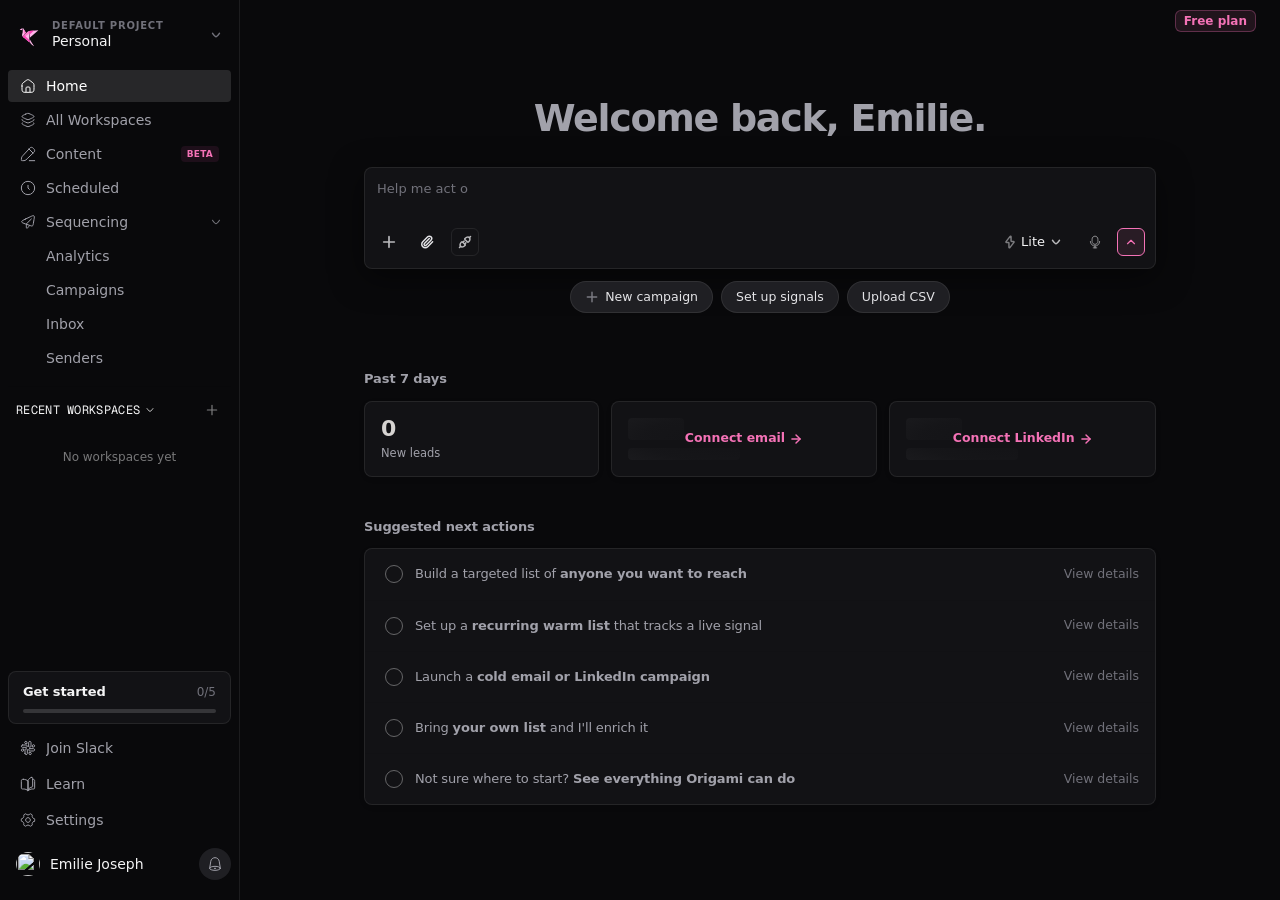
==== dashboard.html @ 485fcd04 "Add Origami Dark Mode redesign with interactive typing animation" ====
<html lang="en" class="dark"><head>
				<meta charset="utf-8">
				<meta name="viewport" content="width=device-width, initial-scale=1, viewport-fit=cover">
				<meta name="origami-build-id" content="1546024b1baf51c2">
				<link rel="icon" href="/favicon.ico" sizes="48x48">
				<link rel="icon" type="image/svg+xml" href="/favicon.svg">
				<link rel="icon" type="image/png" sizes="192x192" href="/favicon-192x192.png">
				<link rel="stylesheet" href="origami.css">
				<link rel="preconnect" href="https://fonts.googleapis.com">
				<link rel="preconnect" href="https://fonts.gstatic.com" crossorigin>
				<link href="https://fonts.googleapis.com/css2?family=Inter:wght@100..900&family=Geist:wght@100..900&family=Geist+Mono:wght@100..900&display=swap" rel="stylesheet">
				<script type="text/javascript" async="" id="_intercom_npm_loader" src="https://widget.intercom.io/widget/qqrz36mt"></script><script type="text/javascript" async="" src="https://snap.licdn.com/li.lms-analytics/insight.min.js"></script><script async="" src="https://static.ads-twitter.com/uwt.js"></script><script async="" src="https://connect.facebook.net/en_US/fbevents.js"></script><script type="text/javascript" async="" src="https://analytics.tiktok.com/i18n/pixel/events.js?sdkid=D79FIH3C77U8CCU0F0G0&amp;lib=ttq"></script><script src="https://cdn.jsdelivr.net/npm/prismjs@1/components/prism-core.min.js"></script>
				<script src="https://cdn.jsdelivr.net/npm/prismjs@1/plugins/autoloader/prism-autoloader.min.js"></script>
				<script>!function(w,d,t){w.TiktokAnalyticsObject=t;var ttq=w[t]=w[t]||[];ttq.methods=["page","track","identify","instances","debug","on","off","once","ready","alias","group","enableCookie","disableCookie","holdConsent","revokeConsent","grantConsent"],ttq.setAndDefer=function(t,e){t[e]=function(){t.push([e].concat(Array.prototype.slice.call(arguments,0)))}};for(var i=0;i<ttq.methods.length;i++)ttq.setAndDefer(ttq,ttq.methods[i]);ttq.instance=function(t){for(var e=ttq._i[t]||[],n=0;n<ttq.methods.length;n++)ttq.setAndDefer(e,ttq.methods[n]);return e};ttq.load=function(e,n){var r="https://analytics.tiktok.com/i18n/pixel/events.js",o=n&&n.partner;ttq._i=ttq._i||{},ttq._i[e]=[],ttq._i[e]._u=r,ttq._t=ttq._t||{},ttq._t[e]=+new Date,ttq._o=ttq._o||{},ttq._o[e]=n||{};var a=document.createElement("script");a.type="text/javascript",a.async=!0,a.src=r+"?sdkid="+e+"&lib="+t;var s=document.getElementsByTagName("script")[0];s.parentNode.insertBefore(a,s)};ttq.load('D79FIH3C77U8CCU0F0G0');ttq.page()}(window,document,'ttq');</script>
				<script>!function(f,b,e,v,n,t,s){if(f.fbq)return;n=f.fbq=function(){n.callMethod?n.callMethod.apply(n,arguments):n.queue.push(arguments)};if(!f._fbq)f._fbq=n;n.push=n;n.loaded=!0;n.version='2.0';n.queue=[];t=b.createElement(e);t.async=!0;t.src=v;s=b.getElementsByTagName(e)[0];s.parentNode.insertBefore(t,s)}(window,document,'script','https://connect.facebook.net/en_US/fbevents.js');fbq('init','1691409875617972');fbq('track','PageView');!function(w){var f=w.fbq;if(!f||f.__origamiGuarded||typeof Proxy!=='function')return;w.fbq=new Proxy(f,{apply:function(t,s,a){var c=a[0],n=a[1];if((c==='track'||c==='trackCustom')&&(typeof n!=='string'||n==='')){return}return Reflect.apply(t,s,a)}});w.fbq.__origamiGuarded=!0}(window);</script>
				<noscript><img height="1" width="1" style="display:none" src="https://www.facebook.com/tr?id=1691409875617972&ev=PageView&noscript=1"/></noscript>
			<style type="text/css">html, body { font-family: system-ui, -apple-system, BlinkMacSystemFont, "SF Pro Display", "SF Pro Text", "Segoe UI", Roboto, "Helvetica Neue", Arial, sans-serif; } [data-sonner-toaster][dir=ltr],html[dir=ltr]{--toast-icon-margin-start:-3px;--toast-icon-margin-end:4px;--toast-svg-margin-start:-1px;--toast-svg-margin-end:0px;--toast-button-margin-start:auto;--toast-button-margin-end:0;--toast-close-button-start:0;--toast-close-button-end:unset;--toast-close-button-transform:translate(-35%, -35%)}[data-sonner-toaster][dir=rtl],html[dir=rtl]{--toast-icon-margin-start:4px;--toast-icon-margin-end:-3px;--toast-svg-margin-start:0px;--toast-svg-margin-end:-1px;--toast-button-margin-start:0;--toast-button-margin-end:auto;--toast-close-button-start:unset;--toast-close-button-end:0;--toast-close-button-transform:translate(35%, -35%)}[data-sonner-toaster]{position:fixed;width:var(--width);font-family:ui-sans-serif,system-ui,-apple-system,BlinkMacSystemFont,Segoe UI,Roboto,Helvetica Neue,Arial,Noto Sans,sans-serif,Apple Color Emoji,Segoe UI Emoji,Segoe UI Symbol,Noto Color Emoji;--gray1:hsl(0, 0%, 99%);--gray2:hsl(0, 0%, 97.3%);--gray3:hsl(0, 0%, 95.1%);--gray4:hsl(0, 0%, 93%);--gray5:hsl(0, 0%, 90.9%);--gray6:hsl(0, 0%, 88.7%);--gray7:hsl(0, 0%, 85.8%);--gray8:hsl(0, 0%, 78%);--gray9:hsl(0, 0%, 56.1%);--gray10:hsl(0, 0%, 52.3%);--gray11:hsl(0, 0%, 43.5%);--gray12:hsl(0, 0%, 9%);--border-radius:8px;box-sizing:border-box;padding:0;margin:0;list-style:none;outline:0;z-index:999999999;transition:transform .4s ease}@media (hover:none) and (pointer:coarse){[data-sonner-toaster][data-lifted=true]{transform:none}}[data-sonner-toaster][data-x-position=right]{right:var(--offset-right)}[data-sonner-toaster][data-x-position=left]{left:var(--offset-left)}[data-sonner-toaster][data-x-position=center]{left:50%;transform:translateX(-50%)}[data-sonner-toaster][data-y-position=top]{top:var(--offset-top)}[data-sonner-toaster][data-y-position=bottom]{bottom:var(--offset-bottom)}[data-sonner-toast]{--y:translateY(100%);--lift-amount:calc(var(--lift) * var(--gap));z-index:var(--z-index);position:absolute;opacity:0;transform:var(--y);touch-action:none;transition:transform .4s,opacity .4s,height .4s,box-shadow .2s;box-sizing:border-box;outline:0;overflow-wrap:anywhere}[data-sonner-toast][data-styled=true]{padding:16px;background:var(--normal-bg);border:1px solid var(--normal-border);color:var(--normal-text);border-radius:var(--border-radius);box-shadow:0 4px 12px rgba(0,0,0,.1);width:var(--width);font-size:13px;display:flex;align-items:center;gap:6px}[data-sonner-toast]:focus-visible{box-shadow:0 4px 12px rgba(0,0,0,.1),0 0 0 2px rgba(0,0,0,.2)}[data-sonner-toast][data-y-position=top]{top:0;--y:translateY(-100%);--lift:1;--lift-amount:calc(1 * var(--gap))}[data-sonner-toast][data-y-position=bottom]{bottom:0;--y:translateY(100%);--lift:-1;--lift-amount:calc(var(--lift) * var(--gap))}[data-sonner-toast][data-styled=true] [data-description]{font-weight:400;line-height:1.4;color:#3f3f3f}[data-rich-colors=true][data-sonner-toast][data-styled=true] [data-description]{color:inherit}[data-sonner-toaster][data-sonner-theme=dark] [data-description]{color:#e8e8e8}[data-sonner-toast][data-styled=true] [data-title]{font-weight:500;line-height:1.5;color:inherit}[data-sonner-toast][data-styled=true] [data-icon]{display:flex;height:16px;width:16px;position:relative;justify-content:flex-start;align-items:center;flex-shrink:0;margin-left:var(--toast-icon-margin-start);margin-right:var(--toast-icon-margin-end)}[data-sonner-toast][data-promise=true] [data-icon]>svg{opacity:0;transform:scale(.8);transform-origin:center;animation:sonner-fade-in .3s ease forwards}[data-sonner-toast][data-styled=true] [data-icon]>*{flex-shrink:0}[data-sonner-toast][data-styled=true] [data-icon] svg{margin-left:var(--toast-svg-margin-start);margin-right:var(--toast-svg-margin-end)}[data-sonner-toast][data-styled=true] [data-content]{display:flex;flex-direction:column;gap:2px}[data-sonner-toast][data-styled=true] [data-button]{border-radius:4px;padding-left:8px;padding-right:8px;height:24px;font-size:12px;color:var(--normal-bg);background:var(--normal-text);margin-left:var(--toast-button-margin-start);margin-right:var(--toast-button-margin-end);border:none;font-weight:500;cursor:pointer;outline:0;display:flex;align-items:center;flex-shrink:0;transition:opacity .4s,box-shadow .2s}[data-sonner-toast][data-styled=true] [data-button]:focus-visible{box-shadow:0 0 0 2px rgba(0,0,0,.4)}[data-sonner-toast][data-styled=true] [data-button]:first-of-type{margin-left:var(--toast-button-margin-start);margin-right:var(--toast-button-margin-end)}[data-sonner-toast][data-styled=true] [data-cancel]{color:var(--normal-text);background:rgba(0,0,0,.08)}[data-sonner-toaster][data-sonner-theme=dark] [data-sonner-toast][data-styled=true] [data-cancel]{background:rgba(255,255,255,.3)}[data-sonner-toast][data-styled=true] [data-close-button]{position:absolute;left:var(--toast-close-button-start);right:var(--toast-close-button-end);top:0;height:20px;width:20px;display:flex;justify-content:center;align-items:center;padding:0;color:var(--gray12);background:var(--normal-bg);border:1px solid var(--gray4);transform:var(--toast-close-button-transform);border-radius:50%;cursor:pointer;z-index:1;transition:opacity .1s,background .2s,border-color .2s}[data-sonner-toast][data-styled=true] [data-close-button]:focus-visible{box-shadow:0 4px 12px rgba(0,0,0,.1),0 0 0 2px rgba(0,0,0,.2)}[data-sonner-toast][data-styled=true] [data-disabled=true]{cursor:not-allowed}[data-sonner-toast][data-styled=true]:hover [data-close-button]:hover{background:var(--gray2);border-color:var(--gray5)}[data-sonner-toast][data-swiping=true]::before{content:'';position:absolute;left:-100%;right:-100%;height:100%;z-index:-1}[data-sonner-toast][data-y-position=top][data-swiping=true]::before{bottom:50%;transform:scaleY(3) translateY(50%)}[data-sonner-toast][data-y-position=bottom][data-swiping=true]::before{top:50%;transform:scaleY(3) translateY(-50%)}[data-sonner-toast][data-swiping=false][data-removed=true]::before{content:'';position:absolute;inset:0;transform:scaleY(2)}[data-sonner-toast][data-expanded=true]::after{content:'';position:absolute;left:0;height:calc(var(--gap) + 1px);bottom:100%;width:100%}[data-sonner-toast][data-mounted=true]{--y:translateY(0);opacity:1}[data-sonner-toast][data-expanded=false][data-front=false]{--scale:var(--toasts-before) * 0.05 + 1;--y:translateY(calc(var(--lift-amount) * var(--toasts-before))) scale(calc(-1 * var(--scale)));height:var(--front-toast-height)}[data-sonner-toast]>*{transition:opacity .4s}[data-sonner-toast][data-x-position=right]{right:0}[data-sonner-toast][data-x-position=left]{left:0}[data-sonner-toast][data-expanded=false][data-front=false][data-styled=true]>*{opacity:0}[data-sonner-toast][data-visible=false]{opacity:0;pointer-events:none}[data-sonner-toast][data-mounted=true][data-expanded=true]{--y:translateY(calc(var(--lift) * var(--offset)));height:var(--initial-height)}[data-sonner-toast][data-removed=true][data-front=true][data-swipe-out=false]{--y:translateY(calc(var(--lift) * -100%));opacity:0}[data-sonner-toast][data-removed=true][data-front=false][data-swipe-out=false][data-expanded=true]{--y:translateY(calc(var(--lift) * var(--offset) + var(--lift) * -100%));opacity:0}[data-sonner-toast][data-removed=true][data-front=false][data-swipe-out=false][data-expanded=false]{--y:translateY(40%);opacity:0;transition:transform .5s,opacity .2s}[data-sonner-toast][data-removed=true][data-front=false]::before{height:calc(var(--initial-height) + 20%)}[data-sonner-toast][data-swiping=true]{transform:var(--y) translateY(var(--swipe-amount-y,0)) translateX(var(--swipe-amount-x,0));transition:none}[data-sonner-toast][data-swiped=true]{user-select:none}[data-sonner-toast][data-swipe-out=true][data-y-position=bottom],[data-sonner-toast][data-swipe-out=true][data-y-position=top]{animation-duration:.2s;animation-timing-function:ease-out;animation-fill-mode:forwards}[data-sonner-toast][data-swipe-out=true][data-swipe-direction=left]{animation-name:swipe-out-left}[data-sonner-toast][data-swipe-out=true][data-swipe-direction=right]{animation-name:swipe-out-right}[data-sonner-toast][data-swipe-out=true][data-swipe-direction=up]{animation-name:swipe-out-up}[data-sonner-toast][data-swipe-out=true][data-swipe-direction=down]{animation-name:swipe-out-down}@keyframes swipe-out-left{from{transform:var(--y) translateX(var(--swipe-amount-x));opacity:1}to{transform:var(--y) translateX(calc(var(--swipe-amount-x) - 100%));opacity:0}}@keyframes swipe-out-right{from{transform:var(--y) translateX(var(--swipe-amount-x));opacity:1}to{transform:var(--y) translateX(calc(var(--swipe-amount-x) + 100%));opacity:0}}@keyframes swipe-out-up{from{transform:var(--y) translateY(var(--swipe-amount-y));opacity:1}to{transform:var(--y) translateY(calc(var(--swipe-amount-y) - 100%));opacity:0}}@keyframes swipe-out-down{from{transform:var(--y) translateY(var(--swipe-amount-y));opacity:1}to{transform:var(--y) translateY(calc(var(--swipe-amount-y) + 100%));opacity:0}}@media (max-width:600px){[data-sonner-toaster]{position:fixed;right:var(--mobile-offset-right);left:var(--mobile-offset-left);width:100%}[data-sonner-toaster][dir=rtl]{left:calc(var(--mobile-offset-left) * -1)}[data-sonner-toaster] [data-sonner-toast]{left:0;right:0;width:calc(100% - var(--mobile-offset-left) * 2)}[data-sonner-toaster][data-x-position=left]{left:var(--mobile-offset-left)}[data-sonner-toaster][data-y-position=bottom]{bottom:var(--mobile-offset-bottom)}[data-sonner-toaster][data-y-position=top]{top:var(--mobile-offset-top)}[data-sonner-toaster][data-x-position=center]{left:var(--mobile-offset-left);right:var(--mobile-offset-right);transform:none}}[data-sonner-toaster][data-sonner-theme=light]{--normal-bg:#fff;--normal-border:var(--gray4);--normal-text:var(--gray12);--success-bg:hsl(143, 85%, 96%);--success-border:hsl(145, 92%, 87%);--success-text:hsl(140, 100%, 27%);--info-bg:hsl(208, 100%, 97%);--info-border:hsl(221, 91%, 93%);--info-text:hsl(210, 92%, 45%);--warning-bg:hsl(49, 100%, 97%);--warning-border:hsl(49, 91%, 84%);--warning-text:hsl(31, 92%, 45%);--error-bg:hsl(359, 100%, 97%);--error-border:hsl(359, 100%, 94%);--error-text:hsl(360, 100%, 45%)}[data-sonner-toaster][data-sonner-theme=light] [data-sonner-toast][data-invert=true]{--normal-bg:#000;--normal-border:hsl(0, 0%, 20%);--normal-text:var(--gray1)}[data-sonner-toaster][data-sonner-theme=dark] [data-sonner-toast][data-invert=true]{--normal-bg:#fff;--normal-border:var(--gray3);--normal-text:var(--gray12)}[data-sonner-toaster][data-sonner-theme=dark]{--normal-bg:#000;--normal-bg-hover:hsl(0, 0%, 12%);--normal-border:hsl(0, 0%, 20%);--normal-border-hover:hsl(0, 0%, 25%);--normal-text:var(--gray1);--success-bg:hsl(150, 100%, 6%);--success-border:hsl(147, 100%, 12%);--success-text:hsl(150, 86%, 65%);--info-bg:hsl(215, 100%, 6%);--info-border:hsl(223, 43%, 17%);--info-text:hsl(216, 87%, 65%);--warning-bg:hsl(64, 100%, 6%);--warning-border:hsl(60, 100%, 9%);--warning-text:hsl(46, 87%, 65%);--error-bg:hsl(358, 76%, 10%);--error-border:hsl(357, 89%, 16%);--error-text:hsl(358, 100%, 81%)}[data-sonner-toaster][data-sonner-theme=dark] [data-sonner-toast] [data-close-button]{background:var(--normal-bg);border-color:var(--normal-border);color:var(--normal-text)}[data-sonner-toaster][data-sonner-theme=dark] [data-sonner-toast] [data-close-button]:hover{background:var(--normal-bg-hover);border-color:var(--normal-border-hover)}[data-rich-colors=true][data-sonner-toast][data-type=success]{background:var(--success-bg);border-color:var(--success-border);color:var(--success-text)}[data-rich-colors=true][data-sonner-toast][data-type=success] [data-close-button]{background:var(--success-bg);border-color:var(--success-border);color:var(--success-text)}[data-rich-colors=true][data-sonner-toast][data-type=info]{background:var(--info-bg);border-color:var(--info-border);color:var(--info-text)}[data-rich-colors=true][data-sonner-toast][data-type=info] [data-close-button]{background:var(--info-bg);border-color:var(--info-border);color:var(--info-text)}[data-rich-colors=true][data-sonner-toast][data-type=warning]{background:var(--warning-bg);border-color:var(--warning-border);color:var(--warning-text)}[data-rich-colors=true][data-sonner-toast][data-type=warning] [data-close-button]{background:var(--warning-bg);border-color:var(--warning-border);color:var(--warning-text)}[data-rich-colors=true][data-sonner-toast][data-type=error]{background:var(--error-bg);border-color:var(--error-border);color:var(--error-text)}[data-rich-colors=true][data-sonner-toast][data-type=error] [data-close-button]{background:var(--error-bg);border-color:var(--error-border);color:var(--error-text)}.sonner-loading-wrapper{--size:16px;height:var(--size);width:var(--size);position:absolute;inset:0;z-index:10}.sonner-loading-wrapper[data-visible=false]{transform-origin:center;animation:sonner-fade-out .2s ease forwards}.sonner-spinner{position:relative;top:50%;left:50%;height:var(--size);width:var(--size)}.sonner-loading-bar{animation:sonner-spin 1.2s linear infinite;background:var(--gray11);border-radius:6px;height:8%;left:-10%;position:absolute;top:-3.9%;width:24%}.sonner-loading-bar:first-child{animation-delay:-1.2s;transform:rotate(.0001deg) translate(146%)}.sonner-loading-bar:nth-child(2){animation-delay:-1.1s;transform:rotate(30deg) translate(146%)}.sonner-loading-bar:nth-child(3){animation-delay:-1s;transform:rotate(60deg) translate(146%)}.sonner-loading-bar:nth-child(4){animation-delay:-.9s;transform:rotate(90deg) translate(146%)}.sonner-loading-bar:nth-child(5){animation-delay:-.8s;transform:rotate(120deg) translate(146%)}.sonner-loading-bar:nth-child(6){animation-delay:-.7s;transform:rotate(150deg) translate(146%)}.sonner-loading-bar:nth-child(7){animation-delay:-.6s;transform:rotate(180deg) translate(146%)}.sonner-loading-bar:nth-child(8){animation-delay:-.5s;transform:rotate(210deg) translate(146%)}.sonner-loading-bar:nth-child(9){animation-delay:-.4s;transform:rotate(240deg) translate(146%)}.sonner-loading-bar:nth-child(10){animation-delay:-.3s;transform:rotate(270deg) translate(146%)}.sonner-loading-bar:nth-child(11){animation-delay:-.2s;transform:rotate(300deg) translate(146%)}.sonner-loading-bar:nth-child(12){animation-delay:-.1s;transform:rotate(330deg) translate(146%)}@keyframes sonner-fade-in{0%{opacity:0;transform:scale(.8)}100%{opacity:1;transform:scale(1)}}@keyframes sonner-fade-out{0%{opacity:1;transform:scale(1)}100%{opacity:0;transform:scale(.8)}}@keyframes sonner-spin{0%{opacity:1}100%{opacity:.15}}@media (prefers-reduced-motion){.sonner-loading-bar,[data-sonner-toast],[data-sonner-toast]>*{transition:none!important;animation:none!important}}.sonner-loader{position:absolute;top:50%;left:50%;transform:translate(-50%,-50%);transform-origin:center;transition:opacity .2s,transform .2s}.sonner-loader[data-visible=false]{opacity:0;transform:scale(.8) translate(-50%,-50%)}
  /* Fix white radial gradient glare on Connect Email / Connect LinkedIn cards in Dark Mode */
  html.dark [class*="radial-gradient"] {
    background: radial-gradient(ellipse 70% 60% at center, rgba(18, 18, 21, 0.95) 0%, rgba(18, 18, 21, 0.7) 55%, rgba(18, 18, 21, 0) 100%) !important;
  }
  html.dark .bg-black\/\[0\.05\] {
    background-color: rgba(255, 255, 255, 0.05) !important;
  }


  /* Fix gradient scroll glare above Get Started card */
  html.dark .from-\[\#f4f4f4\] {
    --tw-gradient-from: #121215 var(--tw-gradient-from-position) !important;
    --tw-gradient-to: rgba(18, 18, 21, 0) var(--tw-gradient-to-position) !important;
    --tw-gradient-stops: var(--tw-gradient-from), var(--tw-gradient-to) !important;
  }
  html.dark [class*="from-[#f4f4f4]"] {
    display: none !important;
  }

  /* Fix + button and No Workspaces Yet text visibility */
  html.dark .text-foreground\/40 {
    color: rgba(255, 255, 255, 0.45) !important;
  }
  html.dark button.text-foreground\/40 {
    color: rgba(255, 255, 255, 0.6) !important;
  }
  html.dark button.text-foreground\/40:hover {
    color: #ffffff !important;
    background-color: rgba(255, 255, 255, 0.1) !important;
  }


  /* Fix Get Started progress bar track in Dark Mode */
  html.dark .bg-black\/\[0\.08\] {
    background-color: rgba(255, 255, 255, 0.15) !important;
  }


  /* Fix Lite text and icons visibility in Dark Mode */
  html.dark [data-chat-input-box="true"] button {
    color: #e4e4e7 !important;
    opacity: 1 !important;
  }
  html.dark [data-chat-input-box="true"] button span {
    color: #f4f4f5 !important;
  }
  html.dark [data-chat-input-box="true"] button svg {
    color: #e4e4e7 !important;
  }

  /* Reset left plug & action buttons to neutral dark theme */
  html.dark [data-chat-input-box="true"] button:not([title="Send"]) {
    border-color: rgba(255, 255, 255, 0.08) !important;
    background-color: transparent !important;
    color: #a1a1aa !important;
  }
  html.dark [data-chat-input-box="true"] button:not([title="Send"]):hover {
    background-color: rgba(255, 255, 255, 0.06) !important;
    color: #ffffff !important;
  }

  /* Rightmost Send Button ONLY - Pink Outline and Pink Arrow */
  html.dark button[title="Send"],
  button[title="Send"] {
    background-color: #fce7f3 !important;
    border: 1.5px solid #f472b6 !important;
    border-radius: 8px !important;
    opacity: 1 !important;
    box-shadow: none !important;
    outline: none !important;
  }
  html.dark button[title="Send"] svg,
  button[title="Send"] svg {
    color: #db2777 !important;
    stroke: #db2777 !important;
    stroke-width: 2.5px !important;
  }


  /* Action Pill Buttons (+ New campaign, Set up signals, Upload CSV) in Dark Mode */
  html.dark button.rounded-full,
  html.dark .rounded-full.bg-black\/\[0\.035\],
  html.dark [class*="bg-black/[0.035]"] {
    background-color: #1f1f23 !important;
    color: #e4e4e7 !important;
    border: 1px solid rgba(255, 255, 255, 0.08) !important;
  }

  html.dark button.rounded-full:hover,
  html.dark .rounded-full.bg-black\/\[0\.035\]:hover,
  html.dark [class*="bg-black/[0.035]"]:hover {
    background-color: #2e2e34 !important;
    color: #ffffff !important;
    border-color: rgba(255, 255, 255, 0.15) !important;
  }

  html.dark button.rounded-full svg {
    color: #a1a1aa !important;
  }

  html.dark .text-foreground\/60,
  html.dark .text-foreground\/80 {
    color: #e4e4e7 !important;
  }


  /* Explicit Send Button Pink Styling Override */
  #send-button, html.dark #send-button {
    background-color: rgba(244, 114, 182, 0.1) !important;
    border: 1px solid #f472b6 !important;
    border-color: #f472b6 !important;
    opacity: 1 !important;
    box-shadow: none !important;
  }
  #send-button svg, #send-button path, html.dark #send-button svg, html.dark #send-button path {
    color: #f472b6 !important;
    stroke: #f472b6 !important;
  }


  


  /* Natural subtle dark hover for Suggested Next Actions list items */
  html.dark .hover\:bg-\[\#FDF4F9\]:hover,
  html.dark li.group.flex:hover {
    background-color: rgba(255, 255, 255, 0.04) !important;
  }


  /* Fix circle radio outlines in Suggested Next Actions */
  html.dark .border-black\/15,
  html.dark span.rounded-full.border-\[1\.5px\] {
    border-color: rgba(255, 255, 255, 0.35) !important;
  }


  /* Natural dark hover for Default Project / Personal switcher */
  html.dark .hover\:bg-stone-200\/50:hover,
  html.dark button[aria-label="Switch project"]:hover {
    background-color: rgba(255, 255, 255, 0.06) !important;
  }


  /* Disable hover effect on Emilie Joseph user profile section */
  button:has(img[alt="Emilie Joseph"]):hover,
  html.dark button:has(img[alt="Emilie Joseph"]):hover,
  html.dark .hover\:bg-muted:hover {
    background-color: transparent !important;
  }


  /* Releases bell button - Keep circle shape, remove border outline */
  button[title="Releases"],
  button[aria-label="Releases"],
  html.dark button[aria-label="Releases"] {
    border: none !important;
    outline: none !important;
    box-shadow: none !important;
    border-radius: 9999px !important;
  }

</style><script>!function(e,t,n,s,u,a){e.twq||(s=e.twq=function(){s.exe?s.exe.apply(s,arguments):s.queue.push(arguments)},s.version='1.1',s.queue=[],u=t.createElement(n),u.async=!0,u.src='https://static.ads-twitter.com/uwt.js',a=t.getElementsByTagName(n)[0],a.parentNode.insertBefore(u,a))}(window,document,'script');twq('config','rci8p');</script><script>!function(w){var f=w.fbq;if(!f||f.__origamiGuarded||typeof Proxy!=='function')return;w.fbq=new Proxy(f,{apply:function(t,s,a){var c=a[0],n=a[1];if((c==='track'||c==='trackCustom')&&(typeof n!=='string'||n==='')){return}return Reflect.apply(t,s,a)}});w.fbq.__origamiGuarded=!0}(window);</script><script>_linkedin_partner_id = "9383052";
window._linkedin_data_partner_ids = window._linkedin_data_partner_ids || [];
window._linkedin_data_partner_ids.push(_linkedin_partner_id);</script><script>(function(l) {
if (!l){window.lintrk = function(a,b){window.lintrk.q.push([a,b])};
window.lintrk.q=[]}
var s = document.getElementsByTagName("script")[0];
var b = document.createElement("script");
b.type = "text/javascript";b.async = true;
b.src = "https://snap.licdn.com/li.lms-analytics/insight.min.js";
s.parentNode.insertBefore(b, s);})(window.lintrk);</script><script id="ga4-gtag" async="" src="https://www.googletagmanager.com/gtag/js?id=G-S8600CZEHP"></script><script>window.dataLayer=window.dataLayer||[];function gtag(){dataLayer.push(arguments);}gtag('js',new Date());gtag('config','G-S8600CZEHP');gtag('config','AW-18210660573');</script><script src="https://js.stripe.com/clover/stripe.js"></script><title>Origami - Find your perfect customers</title>


<style id="dark-mode-override">
  html.dark, html.dark body {
    background-color: #09090b !important;
    color: #f4f4f5 !important;
    font-family: system-ui, -apple-system, BlinkMacSystemFont, "SF Pro Display", "SF Pro Text", "Segoe UI", Roboto, sans-serif !important;
  }

  /* Watermark background in dark mode */
  .main-content-bg {
    background-image: url('pagoda-background-dark.svg') !important;
    background-repeat: no-repeat !important;
    background-position: center bottom !important;
    background-size: 1100px auto !important;
  }

  /* Main containers & sidebars */
  html.dark aside {
    background-color: #121215 !important;
    border-right: 1px solid rgba(255, 255, 255, 0.08) !important;
  }

  html.dark .bg-white, 
  html.dark .bg-background, 
  html.dark .bg-\[\#f4f4f4\],
  html.dark .bg-\[\#FAFAFA\] {
    background-color: #09090b !important;
  }

  /* Headings & Text */
  html.dark h1, html.dark .text-stone-900, html.dark .text-stone-800, html.dark .text-foreground {
    color: #f4f4f5 !important;
  }

  html.dark .text-stone-700, html.dark .text-stone-600, html.dark .text-stone-500, html.dark .text-muted-foreground {
    color: #a1a1aa !important;
  }

  html.dark .text-stone-400 {
    color: #71717a !important;
  }

  /* Links & Navigation Items */
  html.dark a.text-stone-700, html.dark a.text-stone-600 {
    color: #a1a1aa !important;
  }
  html.dark a.text-stone-700:hover, html.dark a.text-stone-600:hover {
    color: #ffffff !important;
    background-color: rgba(255, 255, 255, 0.06) !important;
  }
  html.dark a.bg-stone-300\/35 {
    background-color: rgba(255, 255, 255, 0.12) !important;
    color: #ffffff !important;
  }

  /* Chat Input Box */
  html.dark [data-chat-input-box="true"] {
    background-color: #161619 !important;
    border: 1px solid rgba(255, 255, 255, 0.12) !important;
    box-shadow: 0 8px 32px rgba(0, 0, 0, 0.5) !important;
  }

  /* Typing Cursor Accent */
  #typing-cursor {
    background-color: #f472b6 !important;
  }

  /* Input Box Action Icons */
  html.dark [data-chat-input-box="true"] button {
    color: #e4e4e7 !important;
    opacity: 1 !important;
  }
  html.dark [data-chat-input-box="true"] button span {
    color: #f4f4f5 !important;
  }
  html.dark [data-chat-input-box="true"] button svg {
    color: #e4e4e7 !important;
  }

  /* Neutral left action buttons */
  html.dark [data-chat-input-box="true"] button:not([title="Send"]):not(.border-origami-pink) {
    border-color: rgba(255, 255, 255, 0.08) !important;
    background-color: transparent !important;
    color: #a1a1aa !important;
  }

  /* Send Button Pink Border & Pink Arrow */
  html.dark button[title="Send"],
  html.dark button.border-origami-pink,
  button[title="Send"],
  button.border-origami-pink {
    border: 1.5px solid #f472b6 !important;
    border-color: #f472b6 !important;
    background-color: rgba(244, 114, 182, 0.15) !important;
    border-radius: 8px !important;
    opacity: 1 !important;
    box-shadow: none !important;
    outline: none !important;
  }

  html.dark button[title="Send"] svg,
  html.dark button.border-origami-pink svg,
  button[title="Send"] svg,
  button.border-origami-pink svg {
    color: #f472b6 !important;
    stroke: #f472b6 !important;
  }

  /* Action Pills (+ New campaign, Set up signals, Upload CSV) */
  html.dark button.rounded-full,
  html.dark .rounded-full.bg-black\/\[0\.035\],
  html.dark [class*="bg-black/[0.035]"] {
    background-color: #1f1f23 !important;
    color: #e4e4e7 !important;
    border: 1px solid rgba(255, 255, 255, 0.08) !important;
  }

  html.dark button.rounded-full:hover,
  html.dark .rounded-full.bg-black\/\[0\.035\]:hover {
    background-color: #2e2e34 !important;
    color: #ffffff !important;
    border-color: rgba(255, 255, 255, 0.15) !important;
  }

  /* Cards (Past 7 days & Suggested actions) */
  html.dark .rounded-xl.border,
  html.dark .rounded-lg.border,
  html.dark div.bg-white.border {
    background-color: #121215 !important;
    border-color: rgba(255, 255, 255, 0.08) !important;
  }

  /* Fix radial gradient mask on cards */
  html.dark [class*="radial-gradient"] {
    background: radial-gradient(ellipse 70% 60% at center, rgba(18, 18, 21, 0.95) 0%, rgba(18, 18, 21, 0.7) 55%, rgba(18, 18, 21, 0) 100%) !important;
  }
  html.dark .bg-black\/\[0\.05\] {
    background-color: rgba(255, 255, 255, 0.05) !important;
  }

  /* Sidebar fixes */
  html.dark [class*="from-[#f4f4f4]"] {
    display: none !important;
  }
  html.dark .text-foreground\/40 {
    color: rgba(255, 255, 255, 0.45) !important;
  }
  html.dark button.text-foreground\/40 {
    color: rgba(255, 255, 255, 0.6) !important;
  }
  html.dark button.text-foreground\/40:hover {
    color: #ffffff !important;
    background-color: rgba(255, 255, 255, 0.1) !important;
  }
  html.dark .bg-black\/\[0\.08\] {
    background-color: rgba(255, 255, 255, 0.15) !important;
  }

  /* Pink Accents */
  html.dark .text-\[\#D64A9E\], html.dark .text-pink-500 {
    color: #f472b6 !important;
  }

  /* Explicit Send Button Pink Styling Override */
  #send-button, html.dark #send-button {
    background-color: rgba(244, 114, 182, 0.1) !important;
    border: 1px solid #f472b6 !important;
    border-color: #f472b6 !important;
    opacity: 1 !important;
    box-shadow: none !important;
  }
  #send-button svg, #send-button path, html.dark #send-button svg, html.dark #send-button path {
    color: #f472b6 !important;
    stroke: #f472b6 !important;
  }


  


  /* Natural subtle dark hover for Suggested Next Actions list items */
  html.dark .hover\:bg-\[\#FDF4F9\]:hover,
  html.dark li.group.flex:hover {
    background-color: rgba(255, 255, 255, 0.04) !important;
  }


  /* Fix circle radio outlines in Suggested Next Actions */
  html.dark .border-black\/15,
  html.dark span.rounded-full.border-\[1\.5px\] {
    border-color: rgba(255, 255, 255, 0.35) !important;
  }


  /* Natural dark hover for Default Project / Personal switcher */
  html.dark .hover\:bg-stone-200\/50:hover,
  html.dark button[aria-label="Switch project"]:hover {
    background-color: rgba(255, 255, 255, 0.06) !important;
  }


  /* Disable hover effect on Emilie Joseph user profile section */
  button:has(img[alt="Emilie Joseph"]):hover,
  html.dark button:has(img[alt="Emilie Joseph"]):hover,
  html.dark .hover\:bg-muted:hover {
    background-color: transparent !important;
  }


  /* Releases bell button - Keep circle shape, remove border outline */
  button[title="Releases"],
  button[aria-label="Releases"],
  html.dark button[aria-label="Releases"] {
    border: none !important;
    outline: none !important;
    box-shadow: none !important;
    border-radius: 9999px !important;
  }

</style>
</head>
				<body class="min-h-screen antialiased">
					<div id="root"><div class="flex flex-col fixed inset-0 overflow-hidden"><div class="flex flex-1 min-h-0 overflow-hidden bg-white"><div class="hidden md:flex"><aside class="bg-[#f4f4f4] flex flex-col flex-shrink-0 sticky top-0 h-screen overflow-hidden select-none transition-all duration-300 ease-[cubic-bezier(0.4,0,0.2,1)] w-60"><div class="flex-1 overflow-hidden flex flex-col transition-all duration-200 px-2"><div class="mt-4 mb-2"><div class="flex items-center gap-0"><a class="flex-shrink-0 flex items-center rounded-md hover:bg-muted transition-colors h-8 ml-2 active" href="/dashboard" data-status="active" aria-current="page"><img alt="Origami" class="h-6 w-6" src="origami-logo.svg"></a><div class="flex-1 transition-opacity duration-200 pl-1 flex items-center min-w-0 opacity-100"><button type="button" aria-label="Switch project" class="group flex-1 min-w-0 flex items-center gap-1.5 rounded-md px-2 py-1 text-left transition-colors hover:bg-stone-200/50" aria-haspopup="dialog" aria-expanded="false" aria-controls="radix-_r_38_" data-state="closed" data-slot="popover-trigger"><span class="flex-1 min-w-0 flex flex-col"><span class="min-w-0 truncate text-[10px] font-semibold uppercase tracking-[0.08em] text-stone-400 leading-tight">Default project</span><span class="min-w-0 truncate text-sm font-medium text-foreground leading-tight">Personal</span></span><svg xmlns="http://www.w3.org/2000/svg" width="24" height="24" viewBox="0 0 24 24" fill="none" color="currentColor" class="w-3.5 h-3.5 flex-shrink-0 text-stone-400 transition-transform group-hover:text-stone-600" stroke-width="2.25" stroke="currentColor"><path d="M18 9.00005C18 9.00005 13.5811 15 12 15C10.4188 15 6 9 6 9" stroke="currentColor" stroke-linecap="round" stroke-linejoin="round" stroke-width="2.25"></path></svg></button></div></div></div><div class="flex flex-col mt-2 space-y-0.5"><div class="flex flex-col space-y-0.5"><div class="space-y-0.5"><div><a data-slot="popover-anchor" class="flex items-center h-8 rounded-md text-sm transition-colors duration-150 px-3 gap-2.5 bg-stone-300/35 text-stone-900 active" href="/dashboard" data-status="active" aria-current="page"><span class="relative flex-shrink-0"><svg xmlns="http://www.w3.org/2000/svg" width="24" height="24" viewBox="0 0 24 24" fill="none" color="currentColor" class="w-4 h-4 flex-shrink-0" stroke-width="1.5" stroke="currentColor"><path d="M3 11.9896V14.5C3 17.7998 3 19.4497 4.02513 20.4749C5.05025 21.5 6.70017 21.5 10 21.5H14C17.2998 21.5 18.9497 21.5 19.9749 20.4749C21 19.4497 21 17.7998 21 14.5V11.9896C21 10.3083 21 9.46773 20.6441 8.74005C20.2882 8.01237 19.6247 7.49628 18.2976 6.46411L16.2976 4.90855C14.2331 3.30285 13.2009 2.5 12 2.5C10.7991 2.5 9.76689 3.30285 7.70242 4.90855L5.70241 6.46411C4.37533 7.49628 3.71179 8.01237 3.3559 8.74005C3 9.46773 3 10.3083 3 11.9896Z" stroke="currentColor" stroke-linecap="round" stroke-linejoin="round" stroke-width="1.5"></path><path d="M15 21.5V16.5C15 15.0858 15 14.3787 14.5607 13.9393C14.1213 13.5 13.4142 13.5 12 13.5C10.5858 13.5 9.87868 13.5 9.43934 13.9393C9 14.3787 9 15.0858 9 16.5V21.5" stroke="currentColor" stroke-linecap="round" stroke-linejoin="round" stroke-width="1.5"></path></svg></span><span class="flex-1 truncate transition-opacity duration-200 opacity-100">Home</span><span class="flex h-3.5 w-3.5 flex-shrink-0 items-center justify-center"></span></a></div></div></div><div class="flex flex-col space-y-0.5"><div class="space-y-0.5"><div><a href="/workspaces" class="flex items-center h-8 rounded-md text-sm transition-colors duration-150 px-3 gap-2.5 text-stone-700 hover:text-stone-900 hover:bg-stone-200/40"><svg xmlns="http://www.w3.org/2000/svg" width="24" height="24" viewBox="0 0 24 24" fill="none" color="currentColor" class="w-4 h-4 flex-shrink-0" stroke-width="1.5" stroke="currentColor"><path d="M8.64298 3.14559L6.93816 3.93362C4.31272 5.14719 3 5.75397 3 6.75C3 7.74603 4.31272 8.35281 6.93817 9.56638L8.64298 10.3544C10.2952 11.1181 11.1214 11.5 12 11.5C12.8786 11.5 13.7048 11.1181 15.357 10.3544L17.0618 9.56638C19.6873 8.35281 21 7.74603 21 6.75C21 5.75397 19.6873 5.14719 17.0618 3.93362L15.357 3.14559C13.7048 2.38186 12.8786 2 12 2C11.1214 2 10.2952 2.38186 8.64298 3.14559Z" stroke="currentColor" stroke-linecap="round" stroke-linejoin="round" stroke-width="1.5"></path><path d="M20.788 11.0972C20.9293 11.2959 21 11.5031 21 11.7309C21 12.7127 19.6873 13.3109 17.0618 14.5072L15.357 15.284C13.7048 16.0368 12.8786 16.4133 12 16.4133C11.1214 16.4133 10.2952 16.0368 8.64298 15.284L6.93817 14.5072C4.31272 13.3109 3 12.7127 3 11.7309C3 11.5031 3.07067 11.2959 3.212 11.0972" stroke="currentColor" stroke-linecap="round" stroke-linejoin="round" stroke-width="1.5"></path><path d="M20.3767 16.2661C20.7922 16.5971 21 16.927 21 17.3176C21 18.2995 19.6873 18.8976 17.0618 20.0939L15.357 20.8707C13.7048 21.6236 12.8786 22 12 22C11.1214 22 10.2952 21.6236 8.64298 20.8707L6.93817 20.0939C4.31272 18.8976 3 18.2995 3 17.3176C3 16.927 3.20778 16.5971 3.62334 16.2661" stroke="currentColor" stroke-linecap="round" stroke-linejoin="round" stroke-width="1.5"></path></svg><span class="flex-1 truncate transition-opacity duration-200 opacity-100">All Workspaces</span></a></div></div></div><div class="flex flex-col space-y-0.5"><div class="space-y-0.5"><div><a href="/content" class="flex items-center h-8 rounded-md text-sm transition-colors duration-150 px-3 gap-2.5 text-stone-700 hover:text-stone-900 hover:bg-stone-200/40"><svg xmlns="http://www.w3.org/2000/svg" width="24" height="24" viewBox="0 0 24 24" fill="none" color="currentColor" class="w-4 h-4 flex-shrink-0" stroke-width="1.5" stroke="currentColor"><path d="M14.0737 3.88545C14.8189 3.07808 15.1915 2.6744 15.5874 2.43893C16.5427 1.87076 17.7191 1.85309 18.6904 2.39232C19.0929 2.6158 19.4769 3.00812 20.245 3.79276C21.0131 4.5774 21.3972 4.96972 21.6159 5.38093C22.1438 6.37312 22.1265 7.57479 21.5703 8.5507C21.3398 8.95516 20.9446 9.33578 20.1543 10.097L10.7506 19.1543C9.25288 20.5969 8.504 21.3182 7.56806 21.6837C6.63212 22.0493 5.6032 22.0224 3.54536 21.9686L3.26538 21.9613C2.63891 21.9449 2.32567 21.9367 2.14359 21.73C1.9615 21.5234 1.98636 21.2043 2.03608 20.5662L2.06308 20.2197C2.20301 18.4235 2.27297 17.5255 2.62371 16.7182C2.97444 15.9109 3.57944 15.2555 4.78943 13.9445L14.0737 3.88545Z" stroke="currentColor" stroke-linejoin="round" stroke-width="1.5"></path><path d="M13 4L20 11" stroke="currentColor" stroke-linejoin="round" stroke-width="1.5"></path><path d="M14 22L22 22" stroke="currentColor" stroke-linecap="round" stroke-linejoin="round" stroke-width="1.5"></path></svg><span class="flex-1 truncate transition-opacity duration-200 opacity-100">Content</span><span class="px-1.5 py-0.5 text-[9px] font-semibold uppercase tracking-wide text-[#D64A9E] bg-[#D64A9E]/10 rounded">Beta</span></a></div></div></div><div class="flex flex-col space-y-0.5"><div class="space-y-0.5"><div><a href="/scheduled" class="flex items-center h-8 rounded-md text-sm transition-colors duration-150 px-3 gap-2.5 text-stone-700 hover:text-stone-900 hover:bg-stone-200/40"><svg xmlns="http://www.w3.org/2000/svg" width="24" height="24" viewBox="0 0 24 24" fill="none" color="currentColor" class="w-4 h-4 flex-shrink-0" stroke-width="1.5" stroke="currentColor"><circle cx="12" cy="12" r="10" stroke="currentColor" stroke-width="1.5"></circle><path d="M12 8V12L14 14" stroke="currentColor" stroke-linecap="round" stroke-linejoin="round" stroke-width="1.5"></path></svg><span class="flex-1 truncate transition-opacity duration-200 opacity-100">Scheduled</span></a></div></div></div><div class="flex flex-col space-y-0.5"><button type="button" class="flex items-center h-8 rounded-md text-sm transition-colors duration-150 px-3 w-full gap-2.5 text-stone-700 hover:text-stone-900 hover:bg-stone-200/40" aria-expanded="true"><svg xmlns="http://www.w3.org/2000/svg" width="24" height="24" viewBox="0 0 24 24" fill="none" color="currentColor" class="w-4 h-4 flex-shrink-0" stroke-width="1.5" stroke="currentColor"><path d="M9.49811 15L16.9981 7.5" stroke="currentColor" stroke-linecap="round" stroke-linejoin="round" stroke-width="1.5"></path><path d="M8.00634 7.67888L15.327 4.21881C18.3688 2.78111 19.8897 2.06226 20.8598 2.78341C21.8299 3.50455 21.5527 5.14799 20.9984 8.43486L20.0435 14.0968C19.6811 16.246 19.4998 17.3205 18.6989 17.7891C17.8979 18.2577 16.8574 17.8978 14.7765 17.178L8.41077 14.9762C4.51917 13.6301 2.57337 12.9571 2.50019 11.6365C2.427 10.3159 4.28678 9.43692 8.00634 7.67888Z" stroke="currentColor" stroke-linecap="round" stroke-linejoin="round" stroke-width="1.5"></path><path d="M9.49811 15.5V17.7274C9.49811 20.101 9.49811 21.2878 10.2083 21.4771C10.9185 21.6663 11.6664 20.6789 13.1622 18.7039L13.9981 17.5" stroke="currentColor" stroke-linecap="round" stroke-linejoin="round" stroke-width="1.5"></path></svg><span class="flex-1 truncate transition-opacity duration-200 text-left opacity-100">Sequencing</span><svg xmlns="http://www.w3.org/2000/svg" width="24" height="24" viewBox="0 0 24 24" fill="none" color="currentColor" class="w-3.5 h-3.5 flex-shrink-0 -mr-1 opacity-70 transition-transform duration-200" stroke-width="2" stroke="currentColor"><path d="M18 9.00005C18 9.00005 13.5811 15 12 15C10.4188 15 6 9 6 9" stroke="currentColor" stroke-linecap="round" stroke-linejoin="round" stroke-width="2"></path></svg></button><div class="flex flex-col space-y-0.5"><a href="/sequences/analytics" class="flex items-center h-8 pl-[2.375rem] pr-3 rounded-md text-sm transition-colors duration-150 w-full text-stone-600 hover:text-stone-900 hover:bg-stone-200/40"><span class="truncate">Analytics</span></a><a href="/sequences" class="flex items-center h-8 pl-[2.375rem] pr-3 rounded-md text-sm transition-colors duration-150 w-full text-stone-600 hover:text-stone-900 hover:bg-stone-200/40"><span class="truncate">Campaigns</span></a><a href="/sequences/inbox" class="flex items-center h-8 pl-[2.375rem] pr-3 rounded-md text-sm transition-colors duration-150 w-full text-stone-600 hover:text-stone-900 hover:bg-stone-200/40"><span class="truncate">Inbox</span></a><a href="/sequences/senders" class="flex items-center h-8 pl-[2.375rem] pr-3 rounded-md text-sm transition-colors duration-150 w-full text-stone-600 hover:text-stone-900 hover:bg-stone-200/40"><span class="truncate">Senders</span></a></div></div></div><div class="flex flex-col mt-3 pt-3 min-h-0 flex-1 overflow-hidden transition-opacity duration-300 border-t border-foreground/[0.06] opacity-100"><div class="flex items-center justify-between mb-1 px-2 flex-shrink-0"><button class="flex items-center gap-1 text-xs font-mono text-foreground tracking-wide uppercase hover:text-foreground/70"><span>Recent Workspaces</span><svg xmlns="http://www.w3.org/2000/svg" width="24" height="24" viewBox="0 0 24 24" fill="none" color="currentColor" class="w-3 h-3 opacity-80 transition-transform duration-200" stroke-width="2" stroke="currentColor"><path d="M18 9.00005C18 9.00005 13.5811 15 12 15C10.4188 15 6 9 6 9" stroke="currentColor" stroke-linecap="round" stroke-linejoin="round" stroke-width="2"></path></svg></button><button class="p-1 rounded-md text-foreground/40 hover:text-stone-900 hover:bg-stone-200/40 transition-colors duration-150" title="New workspace"><svg xmlns="http://www.w3.org/2000/svg" width="24" height="24" viewBox="0 0 24 24" fill="none" color="currentColor" class="w-3.5 h-3.5 opacity-80" stroke-width="2" stroke="currentColor"><path d="M12 4V20M20 12H4" stroke="currentColor" stroke-linecap="round" stroke-linejoin="round" stroke-width="2"></path></svg></button></div><div class="relative h-full flex-1 min-h-0 mt-2 overflow-hidden"><div class="pointer-events-none absolute top-0 left-0 right-0 z-10 transition-opacity duration-200 bg-gradient-to-b from-[#f4f4f4] to-transparent opacity-0" style="height: 20px;"></div><div class="overflow-y-auto h-full scrollbar-hide"><div class="flex items-center justify-center py-4 text-xs text-foreground/40">No workspaces yet</div></div><div class="pointer-events-none absolute bottom-0 left-0 right-0 z-10 transition-opacity duration-200 bg-gradient-to-t from-[#f4f4f4] to-transparent opacity-100" style="height: 20px;"></div></div></div></div><div class="flex-shrink-0 pb-4 transition-all duration-200 px-2"><button type="button" class="mb-2 w-full rounded-xl border border-black/[0.06] bg-white px-3.5 py-2.5 text-left transition-colors hover:bg-stone-50" aria-haspopup="dialog" aria-expanded="false" aria-controls="radix-_r_4i_" data-state="closed" data-slot="popover-trigger"><span class="flex items-baseline justify-between gap-2"><span class="text-[13px] font-semibold tracking-[-0.1px] text-stone-800">Get started</span><span class="text-[12px] tabular-nums text-stone-400">0/5</span></span><span class="mt-2 block h-1 overflow-hidden rounded-full bg-black/[0.08]"><span class="block h-full rounded-full transition-[width] duration-200" style="width: 0%; background-color: rgb(214, 74, 158);"></span></span></button><a href="https://join.slack.com/t/origami-g5z3496/shared_invite/zt-41n9cosr7-NXEdcztT4u~Nd9Nil3NnXw" target="_blank" rel="noopener noreferrer" aria-label="Join Slack (opens in new tab)" class="flex items-center h-8 rounded-md text-sm transition-colors duration-150 mb-1 px-3 w-full gap-2.5 text-stone-700 hover:text-stone-900 hover:bg-stone-200/40"><svg xmlns="http://www.w3.org/2000/svg" width="24" height="24" viewBox="0 0 24 24" fill="none" color="currentColor" class="w-4 h-4 flex-shrink-0" stroke-width="1.5" stroke="currentColor"><path d="M13 9.25V3.75C13 2.7835 13.7835 2 14.75 2C15.7165 2 16.5 2.7835 16.5 3.75V9.25C16.5 10.2165 15.7165 11 14.75 11C13.7835 11 13 10.2165 13 9.25Z" stroke="currentColor" stroke-linecap="round" stroke-linejoin="round" stroke-width="1.5"></path><path d="M7.5 20.25V14.75C7.5 13.7835 8.2835 13 9.25 13C10.2165 13 11 13.7835 11 14.75V20.25C11 21.2165 10.2165 22 9.25 22C8.2835 22 7.5 21.2165 7.5 20.25Z" stroke="currentColor" stroke-linecap="round" stroke-linejoin="round" stroke-width="1.5"></path><path d="M14.75 13L20.25 13C21.2165 13 22 13.7835 22 14.75C22 15.7165 21.2165 16.5 20.25 16.5L14.75 16.5C13.7835 16.5 13 15.7165 13 14.75C13 13.7835 13.7835 13 14.75 13Z" stroke="currentColor" stroke-linecap="round" stroke-linejoin="round" stroke-width="1.5"></path><path d="M3.75 7.5L9.25 7.5C10.2165 7.5 11 8.2835 11 9.25C11 10.2165 10.2165 11 9.25 11L3.75 11C2.7835 11 2 10.2165 2 9.25C2 8.2835 2.7835 7.5 3.75 7.5Z" stroke="currentColor" stroke-linecap="round" stroke-linejoin="round" stroke-width="1.5"></path><path d="M7 3.75C7 4.7165 7.7835 5.5 8.75 5.5H10.5V3.75C10.5 2.7835 9.7165 2 8.75 2C7.7835 2 7 2.7835 7 3.75Z" stroke="currentColor" stroke-linejoin="round" stroke-width="1.5"></path><path d="M17 20.25C17 19.2835 16.2165 18.5 15.25 18.5H13.5V20.25C13.5 21.2165 14.2835 22 15.25 22C16.2165 22 17 21.2165 17 20.25Z" stroke="currentColor" stroke-linejoin="round" stroke-width="1.5"></path><path d="M20.25 7C19.2835 7 18.5 7.7835 18.5 8.75L18.5 10.5H20.25C21.2165 10.5 22 9.7165 22 8.75C22 7.7835 21.2165 7 20.25 7Z" stroke="currentColor" stroke-linejoin="round" stroke-width="1.5"></path><path d="M3.75 17C4.7165 17 5.5 16.2165 5.5 15.25V13.5L3.75 13.5C2.7835 13.5 2 14.2835 2 15.25C2 16.2165 2.7835 17 3.75 17Z" stroke="currentColor" stroke-linejoin="round" stroke-width="1.5"></path></svg><span class="flex-1 truncate text-left transition-opacity duration-200 opacity-100">Join Slack</span></a><a href="/learn" class="flex items-center h-8 rounded-md text-sm transition-colors duration-150 mb-1 px-3 w-full gap-2.5 text-stone-700 hover:text-stone-900 hover:bg-stone-200/40"><svg xmlns="http://www.w3.org/2000/svg" width="24" height="24" viewBox="0 0 24 24" fill="none" color="currentColor" class="w-4 h-4 flex-shrink-0" stroke-width="1.5" stroke="currentColor"><path d="M17.5055 2.01874C12.8289 2.83455 12 7.5 12 7.5V22C12 22 12.8867 17.1272 18.0004 16.5588C18.5493 16.4978 19 16.0576 19 15.5058V3.39309C19 2.5654 18.3216 1.87638 17.5055 2.01874Z" stroke="currentColor" stroke-linecap="round" stroke-linejoin="round" stroke-width="1.5"></path><path d="M5.33333 5.00001C7.79379 4.99657 10.1685 5.88709 12 7.5V22C10.1685 20.3871 7.79379 19.4966 5.33333 19.5C3.77132 19.5 2.99032 19.5 2.64526 19.2792C2.4381 19.1466 2.35346 19.0619 2.22086 18.8547C2 18.5097 2 17.8941 2 16.6629V8.40322C2 6.97543 2 6.26154 2.54874 5.68286C3.09748 5.10418 3.65923 5.07432 4.78272 5.0146C4.965 5.00491 5.14858 5.00001 5.33333 5.00001Z" stroke="currentColor" stroke-linecap="round" stroke-linejoin="round" stroke-width="1.5"></path><path d="M12 22.001C13.8315 20.3881 16.2062 19.4976 18.6667 19.501C20.2287 19.501 21.0097 19.501 21.3547 19.2802C21.5619 19.1476 21.6465 19.0629 21.7791 18.8558C22 18.5107 22 17.8951 22 16.6639V8.40424C22 6.97645 22 6.26256 21.4513 5.68388C20.9025 5.1052 20.1235 5.05972 19 5" stroke="currentColor" stroke-linecap="round" stroke-linejoin="round" stroke-width="1.5"></path></svg><span class="flex-1 truncate text-left transition-opacity duration-200 opacity-100">Learn</span></a><a href="/settings?source=%2Fdashboard" class="flex items-center h-8 rounded-md text-sm transition-colors duration-150 mb-2 px-3 w-full gap-2.5 text-stone-700 hover:text-stone-900 hover:bg-stone-200/40"><svg xmlns="http://www.w3.org/2000/svg" width="24" height="24" viewBox="0 0 24 24" fill="none" color="currentColor" class="w-4 h-4 flex-shrink-0" stroke-width="1.5" stroke="currentColor"><path d="M15.5 12C15.5 13.933 13.933 15.5 12 15.5C10.067 15.5 8.5 13.933 8.5 12C8.5 10.067 10.067 8.5 12 8.5C13.933 8.5 15.5 10.067 15.5 12Z" stroke="currentColor" stroke-width="1.5"></path><path d="M21.011 14.0965C21.5329 13.9558 21.7939 13.8854 21.8969 13.7508C22 13.6163 22 13.3998 22 12.9669V11.0332C22 10.6003 22 10.3838 21.8969 10.2493C21.7938 10.1147 21.5329 10.0443 21.011 9.90358C19.0606 9.37759 17.8399 7.33851 18.3433 5.40087C18.4817 4.86799 18.5509 4.60156 18.4848 4.44529C18.4187 4.28902 18.2291 4.18134 17.8497 3.96596L16.125 2.98673C15.7528 2.77539 15.5667 2.66972 15.3997 2.69222C15.2326 2.71472 15.0442 2.90273 14.6672 3.27873C13.208 4.73448 10.7936 4.73442 9.33434 3.27864C8.95743 2.90263 8.76898 2.71463 8.60193 2.69212C8.43489 2.66962 8.24877 2.77529 7.87653 2.98663L6.15184 3.96587C5.77253 4.18123 5.58287 4.28891 5.51678 4.44515C5.45068 4.6014 5.51987 4.86787 5.65825 5.4008C6.16137 7.3385 4.93972 9.37763 2.98902 9.9036C2.46712 10.0443 2.20617 10.1147 2.10308 10.2492C2 10.3838 2 10.6003 2 11.0332V12.9669C2 13.3998 2 13.6163 2.10308 13.7508C2.20615 13.8854 2.46711 13.9558 2.98902 14.0965C4.9394 14.6225 6.16008 16.6616 5.65672 18.5992C5.51829 19.1321 5.44907 19.3985 5.51516 19.5548C5.58126 19.7111 5.77092 19.8188 6.15025 20.0341L7.87495 21.0134C8.24721 21.2247 8.43334 21.3304 8.6004 21.3079C8.76746 21.2854 8.95588 21.0973 9.33271 20.7213C10.7927 19.2644 13.2088 19.2643 14.6689 20.7212C15.0457 21.0973 15.2341 21.2853 15.4012 21.3078C15.5682 21.3303 15.7544 21.2246 16.1266 21.0133L17.8513 20.034C18.2307 19.8187 18.4204 19.711 18.4864 19.5547C18.5525 19.3984 18.4833 19.132 18.3448 18.5991C17.8412 16.6616 19.0609 14.6226 21.011 14.0965Z" stroke="currentColor" stroke-linecap="round" stroke-width="1.5"></path></svg><span class="flex-1 truncate text-left transition-opacity duration-200 opacity-100">Settings</span></a><div class="flex items-center gap-1"><button class="flex items-center rounded-md hover:bg-muted transition-colors outline-none py-2 min-w-0 flex-1 gap-2.5 px-2" type="button" aria-haspopup="dialog" aria-expanded="false" aria-controls="radix-_r_3f_" data-state="closed" data-slot="popover-trigger"><img alt="Emilie Joseph" class="w-6 h-6 rounded-full object-cover flex-shrink-0" src="https://img.clerk.com/eyJ0eXBlIjoicHJveHkiLCJzcmMiOiJodHRwczovL2ltYWdlcy5jbGVyay5kZXYvb2F1dGhfZ29vZ2xlL2ltZ18zR2NYYlRySVpha2ZNcmdKbnRNaDhFQ2pzb1AifQ"><span class="text-sm font-medium text-foreground truncate transition-opacity duration-200 opacity-100">Emilie Joseph</span></button><button type="button" aria-label="Releases" title="Releases" class="relative flex h-8 w-8 flex-shrink-0 items-center justify-center rounded-full text-stone-400 transition-colors duration-150 hover:bg-stone-200/40 hover:text-stone-600" aria-haspopup="dialog" aria-expanded="false" aria-controls="radix-_r_3h_" data-state="closed" data-slot="popover-trigger"><svg xmlns="http://www.w3.org/2000/svg" width="24" height="24" viewBox="0 0 24 24" fill="none" color="currentColor" class="h-4 w-4" stroke-width="1.5" stroke="currentColor"><path d="M20 18.5011L18.349 7.93407C17.8603 4.80601 15.166 2.5 12 2.5C8.83398 2.5 6.13971 4.80601 5.65098 7.93407L4 18.5011" stroke="currentColor" stroke-linecap="round" stroke-linejoin="round" stroke-width="1.5"></path><path d="M20 18.5C20 16.8431 16.4183 15.5 12 15.5C7.58172 15.5 4 16.8431 4 18.5C4 20.1569 7.58172 21.5 12 21.5C16.4183 21.5 20 20.1569 20 18.5Z" stroke="currentColor" stroke-linecap="round" stroke-linejoin="round" stroke-width="1.5"></path><path d="M13 18.5H11" stroke="currentColor" stroke-linecap="round" stroke-linejoin="round" stroke-width="1.5"></path></svg></button></div></div></aside></div><div class="fixed inset-0 bg-black/40 z-50 transition-opacity duration-300 md:hidden opacity-0 pointer-events-none"></div><aside class="fixed top-0 left-0 bottom-0 w-72 bg-[#FAFAFA] z-50 flex flex-col transition-transform duration-300 ease-[cubic-bezier(0.32,0.72,0,1)] md:hidden -translate-x-full"><div class="flex items-center justify-between px-4 pt-4 pb-2"><a href="/dashboard" class="flex items-center gap-2 active" data-status="active" aria-current="page"><img alt="Origami" class="h-6 w-6" src="origami-logo.svg"></a><button class="p-2 text-foreground/50 hover:text-foreground rounded-lg transition-colors"><svg xmlns="http://www.w3.org/2000/svg" width="24" height="24" viewBox="0 0 24 24" fill="none" color="currentColor" class="w-5 h-5 opacity-80" stroke-width="2.5" stroke="currentColor"><path d="M18 6L6.00081 17.9992M17.9992 18L6 6.00085" stroke="currentColor" stroke-linecap="round" stroke-linejoin="round" stroke-width="2.5"></path></svg></button></div><div class="px-3 mb-2 flex"><button type="button" aria-label="Switch project" class="group flex-1 min-w-0 flex items-center gap-1.5 rounded-md px-2 py-1 text-left transition-colors hover:bg-stone-200/50" aria-haspopup="dialog" aria-expanded="false" aria-controls="radix-_r_m_" data-state="closed" data-slot="popover-trigger"><span class="flex-1 min-w-0 flex flex-col"><span class="min-w-0 truncate text-[10px] font-semibold uppercase tracking-[0.08em] text-stone-400 leading-tight">Default project</span><span class="min-w-0 truncate text-sm font-medium text-foreground leading-tight">Personal</span></span><svg xmlns="http://www.w3.org/2000/svg" width="24" height="24" viewBox="0 0 24 24" fill="none" color="currentColor" class="w-3.5 h-3.5 flex-shrink-0 text-stone-400 transition-transform group-hover:text-stone-600" stroke-width="2.25" stroke="currentColor"><path d="M18 9.00005C18 9.00005 13.5811 15 12 15C10.4188 15 6 9 6 9" stroke="currentColor" stroke-linecap="round" stroke-linejoin="round" stroke-width="2.25"></path></svg></button></div><div class="flex-1 min-h-0 overflow-y-auto px-3"><div class="space-y-0.5"><a href="/dashboard" class="flex items-center gap-3 h-11 px-3 rounded-lg text-sm transition-colors bg-foreground/[0.08] text-foreground font-medium active" data-status="active" aria-current="page"><svg xmlns="http://www.w3.org/2000/svg" width="24" height="24" viewBox="0 0 24 24" fill="none" color="currentColor" class="w-[18px] h-[18px] flex-shrink-0 opacity-80" stroke-width="2.5" stroke="currentColor"><path d="M3 11.9896V14.5C3 17.7998 3 19.4497 4.02513 20.4749C5.05025 21.5 6.70017 21.5 10 21.5H14C17.2998 21.5 18.9497 21.5 19.9749 20.4749C21 19.4497 21 17.7998 21 14.5V11.9896C21 10.3083 21 9.46773 20.6441 8.74005C20.2882 8.01237 19.6247 7.49628 18.2976 6.46411L16.2976 4.90855C14.2331 3.30285 13.2009 2.5 12 2.5C10.7991 2.5 9.76689 3.30285 7.70242 4.90855L5.70241 6.46411C4.37533 7.49628 3.71179 8.01237 3.3559 8.74005C3 9.46773 3 10.3083 3 11.9896Z" stroke="currentColor" stroke-linecap="round" stroke-linejoin="round" stroke-width="2.5"></path><path d="M15 21.5V16.5C15 15.0858 15 14.3787 14.5607 13.9393C14.1213 13.5 13.4142 13.5 12 13.5C10.5858 13.5 9.87868 13.5 9.43934 13.9393C9 14.3787 9 15.0858 9 16.5V21.5" stroke="currentColor" stroke-linecap="round" stroke-linejoin="round" stroke-width="2.5"></path></svg><span>Home</span></a><a href="/workspaces" class="flex items-center gap-3 h-11 px-3 rounded-lg text-sm transition-colors text-foreground/60 hover:text-foreground hover:bg-foreground/[0.05]"><svg xmlns="http://www.w3.org/2000/svg" width="24" height="24" viewBox="0 0 24 24" fill="none" color="currentColor" class="w-[18px] h-[18px] flex-shrink-0 opacity-80" stroke-width="2.5" stroke="currentColor"><path d="M8.64298 3.14559L6.93816 3.93362C4.31272 5.14719 3 5.75397 3 6.75C3 7.74603 4.31272 8.35281 6.93817 9.56638L8.64298 10.3544C10.2952 11.1181 11.1214 11.5 12 11.5C12.8786 11.5 13.7048 11.1181 15.357 10.3544L17.0618 9.56638C19.6873 8.35281 21 7.74603 21 6.75C21 5.75397 19.6873 5.14719 17.0618 3.93362L15.357 3.14559C13.7048 2.38186 12.8786 2 12 2C11.1214 2 10.2952 2.38186 8.64298 3.14559Z" stroke="currentColor" stroke-linecap="round" stroke-linejoin="round" stroke-width="2.5"></path><path d="M20.788 11.0972C20.9293 11.2959 21 11.5031 21 11.7309C21 12.7127 19.6873 13.3109 17.0618 14.5072L15.357 15.284C13.7048 16.0368 12.8786 16.4133 12 16.4133C11.1214 16.4133 10.2952 16.0368 8.64298 15.284L6.93817 14.5072C4.31272 13.3109 3 12.7127 3 11.7309C3 11.5031 3.07067 11.2959 3.212 11.0972" stroke="currentColor" stroke-linecap="round" stroke-linejoin="round" stroke-width="2.5"></path><path d="M20.3767 16.2661C20.7922 16.5971 21 16.927 21 17.3176C21 18.2995 19.6873 18.8976 17.0618 20.0939L15.357 20.8707C13.7048 21.6236 12.8786 22 12 22C11.1214 22 10.2952 21.6236 8.64298 20.8707L6.93817 20.0939C4.31272 18.8976 3 18.2995 3 17.3176C3 16.927 3.20778 16.5971 3.62334 16.2661" stroke="currentColor" stroke-linecap="round" stroke-linejoin="round" stroke-width="2.5"></path></svg><span>All Workspaces</span></a><a href="/content" class="flex items-center gap-3 h-11 px-3 rounded-lg text-sm transition-colors text-foreground/60 hover:text-foreground hover:bg-foreground/[0.05]"><svg xmlns="http://www.w3.org/2000/svg" width="24" height="24" viewBox="0 0 24 24" fill="none" color="currentColor" class="w-[18px] h-[18px] flex-shrink-0 opacity-80" stroke-width="2.5" stroke="currentColor"><path d="M14.0737 3.88545C14.8189 3.07808 15.1915 2.6744 15.5874 2.43893C16.5427 1.87076 17.7191 1.85309 18.6904 2.39232C19.0929 2.6158 19.4769 3.00812 20.245 3.79276C21.0131 4.5774 21.3972 4.96972 21.6159 5.38093C22.1438 6.37312 22.1265 7.57479 21.5703 8.5507C21.3398 8.95516 20.9446 9.33578 20.1543 10.097L10.7506 19.1543C9.25288 20.5969 8.504 21.3182 7.56806 21.6837C6.63212 22.0493 5.6032 22.0224 3.54536 21.9686L3.26538 21.9613C2.63891 21.9449 2.32567 21.9367 2.14359 21.73C1.9615 21.5234 1.98636 21.2043 2.03608 20.5662L2.06308 20.2197C2.20301 18.4235 2.27297 17.5255 2.62371 16.7182C2.97444 15.9109 3.57944 15.2555 4.78943 13.9445L14.0737 3.88545Z" stroke="currentColor" stroke-linejoin="round" stroke-width="2.5"></path><path d="M13 4L20 11" stroke="currentColor" stroke-linejoin="round" stroke-width="2.5"></path><path d="M14 22L22 22" stroke="currentColor" stroke-linecap="round" stroke-linejoin="round" stroke-width="2.5"></path></svg><span>Content</span><span class="ml-auto px-1.5 py-0.5 text-[10px] font-semibold uppercase tracking-wide leading-none rounded text-[#D64A9E] bg-[#D64A9E]/10 flex-shrink-0">New</span></a><a href="/scheduled" class="flex items-center gap-3 h-11 px-3 rounded-lg text-sm transition-colors text-foreground/60 hover:text-foreground hover:bg-foreground/[0.05]"><svg xmlns="http://www.w3.org/2000/svg" width="24" height="24" viewBox="0 0 24 24" fill="none" color="currentColor" class="w-[18px] h-[18px] flex-shrink-0 opacity-80" stroke-width="2.5" stroke="currentColor"><circle cx="12" cy="12" r="10" stroke="currentColor" stroke-width="2.5"></circle><path d="M12 8V12L14 14" stroke="currentColor" stroke-linecap="round" stroke-linejoin="round" stroke-width="2.5"></path></svg><span>Scheduled</span></a><a href="/learn" class="flex items-center gap-3 h-11 px-3 rounded-lg text-sm transition-colors text-foreground/60 hover:text-foreground hover:bg-foreground/[0.05]"><svg xmlns="http://www.w3.org/2000/svg" width="24" height="24" viewBox="0 0 24 24" fill="none" color="currentColor" class="w-[18px] h-[18px] flex-shrink-0 opacity-80" stroke-width="2.5" stroke="currentColor"><path d="M17.5055 2.01874C12.8289 2.83455 12 7.5 12 7.5V22C12 22 12.8867 17.1272 18.0004 16.5588C18.5493 16.4978 19 16.0576 19 15.5058V3.39309C19 2.5654 18.3216 1.87638 17.5055 2.01874Z" stroke="currentColor" stroke-linecap="round" stroke-linejoin="round" stroke-width="2.5"></path><path d="M5.33333 5.00001C7.79379 4.99657 10.1685 5.88709 12 7.5V22C10.1685 20.3871 7.79379 19.4966 5.33333 19.5C3.77132 19.5 2.99032 19.5 2.64526 19.2792C2.4381 19.1466 2.35346 19.0619 2.22086 18.8547C2 18.5097 2 17.8941 2 16.6629V8.40322C2 6.97543 2 6.26154 2.54874 5.68286C3.09748 5.10418 3.65923 5.07432 4.78272 5.0146C4.965 5.00491 5.14858 5.00001 5.33333 5.00001Z" stroke="currentColor" stroke-linecap="round" stroke-linejoin="round" stroke-width="2.5"></path><path d="M12 22.001C13.8315 20.3881 16.2062 19.4976 18.6667 19.501C20.2287 19.501 21.0097 19.501 21.3547 19.2802C21.5619 19.1476 21.6465 19.0629 21.7791 18.8558C22 18.5107 22 17.8951 22 16.6639V8.40424C22 6.97645 22 6.26256 21.4513 5.68388C20.9025 5.1052 20.1235 5.05972 19 5" stroke="currentColor" stroke-linecap="round" stroke-linejoin="round" stroke-width="2.5"></path></svg><span>Learn</span></a></div><div class="mt-1 space-y-0.5"><button type="button" aria-expanded="true" class="flex w-full items-center gap-3 h-11 px-3 rounded-lg text-sm transition-colors min-w-0 text-foreground/60 hover:text-foreground hover:bg-foreground/[0.05]"><svg xmlns="http://www.w3.org/2000/svg" width="24" height="24" viewBox="0 0 24 24" fill="none" color="currentColor" class="w-[18px] h-[18px] flex-shrink-0 opacity-80" stroke-width="2.5" stroke="currentColor"><path d="M9.49811 15L16.9981 7.5" stroke="currentColor" stroke-linecap="round" stroke-linejoin="round" stroke-width="2.5"></path><path d="M8.00634 7.67888L15.327 4.21881C18.3688 2.78111 19.8897 2.06226 20.8598 2.78341C21.8299 3.50455 21.5527 5.14799 20.9984 8.43486L20.0435 14.0968C19.6811 16.246 19.4998 17.3205 18.6989 17.7891C17.8979 18.2577 16.8574 17.8978 14.7765 17.178L8.41077 14.9762C4.51917 13.6301 2.57337 12.9571 2.50019 11.6365C2.427 10.3159 4.28678 9.43692 8.00634 7.67888Z" stroke="currentColor" stroke-linecap="round" stroke-linejoin="round" stroke-width="2.5"></path><path d="M9.49811 15.5V17.7274C9.49811 20.101 9.49811 21.2878 10.2083 21.4771C10.9185 21.6663 11.6664 20.6789 13.1622 18.7039L13.9981 17.5" stroke="currentColor" stroke-linecap="round" stroke-linejoin="round" stroke-width="2.5"></path></svg><span class="flex-1 text-left">Sequencing</span><svg xmlns="http://www.w3.org/2000/svg" width="24" height="24" viewBox="0 0 24 24" fill="none" color="currentColor" class="w-4 h-4 flex-shrink-0 opacity-70 transition-transform duration-200" stroke-width="2.5" stroke="currentColor"><path d="M18 9.00005C18 9.00005 13.5811 15 12 15C10.4188 15 6 9 6 9" stroke="currentColor" stroke-linecap="round" stroke-linejoin="round" stroke-width="2.5"></path></svg></button><div class="space-y-0.5 pl-3 ml-3 border-l border-foreground/10"><a href="/sequences/analytics" class="flex items-center gap-3 h-10 px-3 rounded-lg text-sm transition-colors text-foreground/60 hover:text-foreground hover:bg-foreground/[0.05]"><svg xmlns="http://www.w3.org/2000/svg" width="24" height="24" viewBox="0 0 24 24" fill="none" color="currentColor" class="w-4 h-4 flex-shrink-0 opacity-80" stroke-width="2.5" stroke="currentColor"><path d="M15 21V6C15 5.06812 15 4.60218 14.8478 4.23463C14.6448 3.74458 14.2554 3.35523 13.7654 3.15224C13.3978 3 12.9319 3 12 3C11.0681 3 10.6022 3 10.2346 3.15224C9.74458 3.35523 9.35523 3.74458 9.15224 4.23463C9 4.60218 9 5.06812 9 6V21H15Z" stroke="currentColor" stroke-linecap="round" stroke-linejoin="round" stroke-width="2.5"></path><path d="M17 8H15V21H17C18.8856 21 19.8284 21 20.4142 20.4142C21 19.8284 21 18.8856 21 17V12C21 10.1144 21 9.17157 20.4142 8.58579C19.8284 8 18.8856 8 17 8Z" stroke="currentColor" stroke-linecap="round" stroke-linejoin="round" stroke-width="2.5"></path><path d="M9 13H7C5.11438 13 4.17157 13 3.58579 13.5858C3 14.1716 3 15.1144 3 17C3 18.8856 3 19.8284 3.58579 20.4142C4.17157 21 5.11438 21 7 21H9V13Z" stroke="currentColor" stroke-linecap="round" stroke-linejoin="round" stroke-width="2.5"></path></svg><span>Analytics</span></a><a href="/sequences" class="flex items-center gap-3 h-10 px-3 rounded-lg text-sm transition-colors text-foreground/60 hover:text-foreground hover:bg-foreground/[0.05]"><svg xmlns="http://www.w3.org/2000/svg" width="24" height="24" viewBox="0 0 24 24" fill="none" color="currentColor" class="w-4 h-4 flex-shrink-0 opacity-80" stroke-width="2.5" stroke="currentColor"><path d="M14.9263 4.41103L8.27352 7.60452C7.76151 7.85029 7.21443 7.91187 6.65675 7.78693C6.29177 7.70517 6.10926 7.66429 5.9623 7.64751C4.13743 7.43912 3 8.88342 3 10.5443V11.4557C3 13.1166 4.13743 14.5609 5.9623 14.3525C6.10926 14.3357 6.29178 14.2948 6.65675 14.2131C7.21443 14.0881 7.76151 14.1497 8.27352 14.3955L14.9263 17.589C16.4534 18.3221 17.217 18.6886 18.0684 18.4029C18.9197 18.1172 19.2119 17.5041 19.7964 16.278C21.4012 12.9112 21.4012 9.08885 19.7964 5.72196C19.2119 4.49586 18.9197 3.88281 18.0684 3.5971C17.217 3.3114 16.4534 3.67794 14.9263 4.41103Z" stroke="currentColor" stroke-linecap="round" stroke-linejoin="round" stroke-width="2.5"></path><path d="M13 17V17.5C13 18.7841 13 19.4261 12.776 19.7886C12.4773 20.2719 11.9312 20.545 11.3653 20.4939C10.9409 20.4557 10.4273 20.0704 9.4 19.3L8.2 18.4C7.22253 17.6669 7 17.2218 7 16V14.5" stroke="currentColor" stroke-linecap="round" stroke-linejoin="round" stroke-width="2.5"></path><path d="M7.5 14V8" stroke="currentColor" stroke-linecap="round" stroke-linejoin="round" stroke-width="2.5"></path></svg><span>Campaigns</span></a><a href="/sequences/inbox" class="flex items-center gap-3 h-10 px-3 rounded-lg text-sm transition-colors text-foreground/60 hover:text-foreground hover:bg-foreground/[0.05]"><svg xmlns="http://www.w3.org/2000/svg" width="24" height="24" viewBox="0 0 24 24" fill="none" color="currentColor" class="w-4 h-4 flex-shrink-0 opacity-80" stroke-width="2.5" stroke="currentColor"><path d="M2.5 12C2.5 7.52166 2.5 5.28249 3.89124 3.89124C5.28249 2.5 7.52166 2.5 12 2.5C16.4783 2.5 18.7175 2.5 20.1088 3.89124C21.5 5.28249 21.5 7.52166 21.5 12C21.5 16.4783 21.5 18.7175 20.1088 20.1088C18.7175 21.5 16.4783 21.5 12 21.5C7.52166 21.5 5.28249 21.5 3.89124 20.1088C2.5 18.7175 2.5 16.4783 2.5 12Z" stroke="currentColor" stroke-linecap="round" stroke-linejoin="round" stroke-width="2.5"></path><path d="M21.5 13.5H16.5743C15.7322 13.5 15.0706 14.2036 14.6995 14.9472C14.2963 15.7551 13.4889 16.5 12 16.5C10.5111 16.5 9.70373 15.7551 9.30054 14.9472C8.92942 14.2036 8.26777 13.5 7.42566 13.5H2.5" stroke="currentColor" stroke-linejoin="round" stroke-width="2.5"></path></svg><span>Inbox</span></a><a href="/sequences/senders" class="flex items-center gap-3 h-10 px-3 rounded-lg text-sm transition-colors text-foreground/60 hover:text-foreground hover:bg-foreground/[0.05]"><svg xmlns="http://www.w3.org/2000/svg" width="24" height="24" viewBox="0 0 24 24" fill="none" color="currentColor" class="w-4 h-4 flex-shrink-0 opacity-80" stroke-width="2.5" stroke="currentColor"><path d="M15.5 2V6M8.5 6V2" stroke="currentColor" stroke-linecap="round" stroke-linejoin="round" stroke-width="2.5"></path><path d="M6.00446 7.61331C5.93719 6.74273 6.63957 6 7.53014 6H16.4699C17.3604 6 18.0628 6.74273 17.9955 7.61331L17.8117 9.99197C17.6796 11.7019 17.1011 13.3498 16.132 14.7773L15.5312 15.6622C14.9638 16.4979 14.0077 17 12.9838 17H11.0162C9.99228 17 9.03617 16.4979 8.46881 15.6622L7.86803 14.7773C6.89885 13.3498 6.32041 11.7019 6.18827 9.99197L6.00446 7.61331Z" stroke="currentColor" stroke-width="2.5"></path><path d="M12 17V22" stroke="currentColor" stroke-linecap="round" stroke-linejoin="round" stroke-width="2.5"></path><path d="M11 9H13" stroke="currentColor" stroke-linecap="round" stroke-linejoin="round" stroke-width="2.5"></path></svg><span>Senders</span></a></div></div></div><div class="flex-shrink-0 border-t border-border px-3 py-3 space-y-0.5"><button type="button" aria-label="Releases" class="flex w-full items-center gap-3 h-11 px-3 rounded-lg text-sm text-foreground/60 transition-colors hover:text-foreground hover:bg-foreground/[0.05]" aria-haspopup="dialog" aria-expanded="false" aria-controls="radix-_r_q_" data-state="closed" data-slot="sheet-trigger"><svg xmlns="http://www.w3.org/2000/svg" width="24" height="24" viewBox="0 0 24 24" fill="none" color="currentColor" class="w-[18px] h-[18px] flex-shrink-0 opacity-80" stroke-width="2.5" stroke="currentColor"><path d="M20 18.5011L18.349 7.93407C17.8603 4.80601 15.166 2.5 12 2.5C8.83398 2.5 6.13971 4.80601 5.65098 7.93407L4 18.5011" stroke="currentColor" stroke-linecap="round" stroke-linejoin="round" stroke-width="2.5"></path><path d="M20 18.5C20 16.8431 16.4183 15.5 12 15.5C7.58172 15.5 4 16.8431 4 18.5C4 20.1569 7.58172 21.5 12 21.5C16.4183 21.5 20 20.1569 20 18.5Z" stroke="currentColor" stroke-linecap="round" stroke-linejoin="round" stroke-width="2.5"></path><path d="M13 18.5H11" stroke="currentColor" stroke-linecap="round" stroke-linejoin="round" stroke-width="2.5"></path></svg><span class="flex-1 text-left">What's New</span></button><a href="https://join.slack.com/t/origami-g5z3496/shared_invite/zt-41n9cosr7-NXEdcztT4u~Nd9Nil3NnXw" target="_blank" rel="noopener noreferrer" aria-label="Join Slack (opens in new tab)" class="flex items-center gap-3 h-11 px-3 rounded-lg text-sm w-full text-foreground/60 hover:text-foreground hover:bg-foreground/[0.05] transition-colors"><svg xmlns="http://www.w3.org/2000/svg" width="24" height="24" viewBox="0 0 24 24" fill="none" color="currentColor" class="w-[18px] h-[18px] flex-shrink-0 opacity-80" stroke-width="2.5" stroke="currentColor"><path d="M13 9.25V3.75C13 2.7835 13.7835 2 14.75 2C15.7165 2 16.5 2.7835 16.5 3.75V9.25C16.5 10.2165 15.7165 11 14.75 11C13.7835 11 13 10.2165 13 9.25Z" stroke="currentColor" stroke-linecap="round" stroke-linejoin="round" stroke-width="2.5"></path><path d="M7.5 20.25V14.75C7.5 13.7835 8.2835 13 9.25 13C10.2165 13 11 13.7835 11 14.75V20.25C11 21.2165 10.2165 22 9.25 22C8.2835 22 7.5 21.2165 7.5 20.25Z" stroke="currentColor" stroke-linecap="round" stroke-linejoin="round" stroke-width="2.5"></path><path d="M14.75 13L20.25 13C21.2165 13 22 13.7835 22 14.75C22 15.7165 21.2165 16.5 20.25 16.5L14.75 16.5C13.7835 16.5 13 15.7165 13 14.75C13 13.7835 13.7835 13 14.75 13Z" stroke="currentColor" stroke-linecap="round" stroke-linejoin="round" stroke-width="2.5"></path><path d="M3.75 7.5L9.25 7.5C10.2165 7.5 11 8.2835 11 9.25C11 10.2165 10.2165 11 9.25 11L3.75 11C2.7835 11 2 10.2165 2 9.25C2 8.2835 2.7835 7.5 3.75 7.5Z" stroke="currentColor" stroke-linecap="round" stroke-linejoin="round" stroke-width="2.5"></path><path d="M7 3.75C7 4.7165 7.7835 5.5 8.75 5.5H10.5V3.75C10.5 2.7835 9.7165 2 8.75 2C7.7835 2 7 2.7835 7 3.75Z" stroke="currentColor" stroke-linejoin="round" stroke-width="2.5"></path><path d="M17 20.25C17 19.2835 16.2165 18.5 15.25 18.5H13.5V20.25C13.5 21.2165 14.2835 22 15.25 22C16.2165 22 17 21.2165 17 20.25Z" stroke="currentColor" stroke-linejoin="round" stroke-width="2.5"></path><path d="M20.25 7C19.2835 7 18.5 7.7835 18.5 8.75L18.5 10.5H20.25C21.2165 10.5 22 9.7165 22 8.75C22 7.7835 21.2165 7 20.25 7Z" stroke="currentColor" stroke-linejoin="round" stroke-width="2.5"></path><path d="M3.75 17C4.7165 17 5.5 16.2165 5.5 15.25V13.5L3.75 13.5C2.7835 13.5 2 14.2835 2 15.25C2 16.2165 2.7835 17 3.75 17Z" stroke="currentColor" stroke-linejoin="round" stroke-width="2.5"></path></svg><span class="flex-1 text-left">Join Slack</span><svg xmlns="http://www.w3.org/2000/svg" width="24" height="24" viewBox="0 0 24 24" fill="none" color="currentColor" class="w-3.5 h-3.5 opacity-50" stroke-width="2.5" stroke="currentColor"><path d="M9 6.65032C9 6.65032 15.9383 6.10759 16.9154 7.08463C17.8924 8.06167 17.3496 15 17.3496 15M16.5 7.5L6.5 17.5" stroke="currentColor" stroke-linecap="round" stroke-linejoin="round" stroke-width="2.5"></path></svg></a><button class="flex items-center gap-3 h-11 px-3 rounded-lg text-sm w-full text-foreground/60 hover:text-foreground hover:bg-foreground/[0.05] transition-colors"><svg xmlns="http://www.w3.org/2000/svg" width="24" height="24" viewBox="0 0 24 24" fill="none" color="currentColor" class="w-[18px] h-[18px] flex-shrink-0 opacity-80" stroke-width="2.5" stroke="currentColor"><path d="M21.5 12C21.5 17.2467 17.2467 21.5 12 21.5C10.3719 21.5 8.8394 21.0904 7.5 20.3687C5.63177 19.362 4.37462 20.2979 3.26592 20.4658C3.09774 20.4913 2.93024 20.4302 2.80997 20.31C2.62741 20.1274 2.59266 19.8451 2.6935 19.6074C3.12865 18.5818 3.5282 16.6382 2.98341 15C2.6698 14.057 2.5 13.0483 2.5 12C2.5 6.75329 6.75329 2.5 12 2.5C17.2467 2.5 21.5 6.75329 21.5 12Z" stroke="currentColor" stroke-linecap="round" stroke-linejoin="round" stroke-width="2.5"></path><path d="M12.1257 12H12.0007M8.125 12H8M16.125 12H16M12.2507 12C12.2507 12.1381 12.1388 12.25 12.0007 12.25C11.8627 12.25 11.7507 12.1381 11.7507 12C11.7507 11.8619 11.8627 11.75 12.0007 11.75C12.1388 11.75 12.2507 11.8619 12.2507 12ZM8.25 12C8.25 12.1381 8.13807 12.25 8 12.25C7.86193 12.25 7.75 12.1381 7.75 12C7.75 11.8619 7.86193 11.75 8 11.75C8.13807 11.75 8.25 11.8619 8.25 12ZM16.25 12C16.25 12.1381 16.1381 12.25 16 12.25C15.8619 12.25 15.75 12.1381 15.75 12C15.75 11.8619 15.8619 11.75 16 11.75C16.1381 11.75 16.25 11.8619 16.25 12Z" stroke="currentColor" stroke-linecap="round" stroke-linejoin="round" stroke-width="2.5"></path></svg><span class="flex-1 text-left">Talk to support</span><svg xmlns="http://www.w3.org/2000/svg" width="24" height="24" viewBox="0 0 24 24" fill="none" color="currentColor" class="w-3.5 h-3.5 opacity-50" stroke-width="2.5" stroke="currentColor"><path d="M9 6.65032C9 6.65032 15.9383 6.10759 16.9154 7.08463C17.8924 8.06167 17.3496 15 17.3496 15M16.5 7.5L6.5 17.5" stroke="currentColor" stroke-linecap="round" stroke-linejoin="round" stroke-width="2.5"></path></svg></button><div class="pt-2 border-t border-border mt-2"><div class="flex items-center gap-3 px-3 py-2"><img alt="" class="w-7 h-7 rounded-full object-cover" src="https://img.clerk.com/eyJ0eXBlIjoicHJveHkiLCJzcmMiOiJodHRwczovL2ltYWdlcy5jbGVyay5kZXYvb2F1dGhfZ29vZ2xlL2ltZ18zR2NYYlRySVpha2ZNcmdKbnRNaDhFQ2pzb1AifQ"><div class="flex-1 min-w-0"><div class="text-sm font-medium text-foreground truncate">Emilie Joseph</div><div class="text-xs text-muted-foreground truncate">emilieneha@gmail.com</div></div></div><div class="flex gap-1 mt-1"><button type="button" class="flex-1 flex items-center justify-center gap-1.5 h-9 rounded-lg text-xs text-muted-foreground hover:text-foreground hover:bg-muted transition-colors"><svg xmlns="http://www.w3.org/2000/svg" width="24" height="24" viewBox="0 0 24 24" fill="none" color="currentColor" class="w-3.5 h-3.5 opacity-80" stroke-width="2.5" stroke="currentColor"><path d="M15.5 12C15.5 13.933 13.933 15.5 12 15.5C10.067 15.5 8.5 13.933 8.5 12C8.5 10.067 10.067 8.5 12 8.5C13.933 8.5 15.5 10.067 15.5 12Z" stroke="currentColor" stroke-width="2.5"></path><path d="M21.011 14.0965C21.5329 13.9558 21.7939 13.8854 21.8969 13.7508C22 13.6163 22 13.3998 22 12.9669V11.0332C22 10.6003 22 10.3838 21.8969 10.2493C21.7938 10.1147 21.5329 10.0443 21.011 9.90358C19.0606 9.37759 17.8399 7.33851 18.3433 5.40087C18.4817 4.86799 18.5509 4.60156 18.4848 4.44529C18.4187 4.28902 18.2291 4.18134 17.8497 3.96596L16.125 2.98673C15.7528 2.77539 15.5667 2.66972 15.3997 2.69222C15.2326 2.71472 15.0442 2.90273 14.6672 3.27873C13.208 4.73448 10.7936 4.73442 9.33434 3.27864C8.95743 2.90263 8.76898 2.71463 8.60193 2.69212C8.43489 2.66962 8.24877 2.77529 7.87653 2.98663L6.15184 3.96587C5.77253 4.18123 5.58287 4.28891 5.51678 4.44515C5.45068 4.6014 5.51987 4.86787 5.65825 5.4008C6.16137 7.3385 4.93972 9.37763 2.98902 9.9036C2.46712 10.0443 2.20617 10.1147 2.10308 10.2492C2 10.3838 2 10.6003 2 11.0332V12.9669C2 13.3998 2 13.6163 2.10308 13.7508C2.20615 13.8854 2.46711 13.9558 2.98902 14.0965C4.9394 14.6225 6.16008 16.6616 5.65672 18.5992C5.51829 19.1321 5.44907 19.3985 5.51516 19.5548C5.58126 19.7111 5.77092 19.8188 6.15025 20.0341L7.87495 21.0134C8.24721 21.2247 8.43334 21.3304 8.6004 21.3079C8.76746 21.2854 8.95588 21.0973 9.33271 20.7213C10.7927 19.2644 13.2088 19.2643 14.6689 20.7212C15.0457 21.0973 15.2341 21.2853 15.4012 21.3078C15.5682 21.3303 15.7544 21.2246 16.1266 21.0133L17.8513 20.034C18.2307 19.8187 18.4204 19.711 18.4864 19.5547C18.5525 19.3984 18.4833 19.132 18.3448 18.5991C17.8412 16.6616 19.0609 14.6226 21.011 14.0965Z" stroke="currentColor" stroke-linecap="round" stroke-width="2.5"></path></svg>Settings</button><button class="flex-1 flex items-center justify-center gap-1.5 h-9 rounded-lg text-xs text-red-600 hover:text-red-700 hover:bg-red-50 transition-colors"><svg xmlns="http://www.w3.org/2000/svg" width="24" height="24" viewBox="0 0 24 24" fill="none" color="currentColor" class="w-3.5 h-3.5 opacity-80" stroke-width="2.5" stroke="currentColor"><path d="M18 18C18 18.4644 18 18.6965 17.978 18.8918C17.7952 20.5145 16.5145 21.7952 14.8919 21.978C14.6965 22 14.4644 22 14 22H11C7.70017 22 6.05025 22 5.02513 20.9749C4 19.9498 4 18.2998 4 15L4.00001 8.99998C4.00001 5.70016 4.00003 4.05024 5.02514 3.02512C6.05027 2 7.70018 2 11 2H14C14.4644 2 14.6965 2 14.8919 2.02201C16.5145 2.20483 17.7952 3.48547 17.978 5.10816C18 5.30347 18 5.53565 18 6" stroke="currentColor" stroke-linecap="round" stroke-linejoin="round" stroke-width="2.5"></path><path d="M8.07612 11.1183C8 11.3021 8 11.535 8 12.001C8 12.4669 8 12.6999 8.07612 12.8837C8.17761 13.1287 8.37229 13.3234 8.61732 13.4249C8.80109 13.501 9.03406 13.501 9.5 13.501H14.5C14.5002 15.2503 14.511 16.1299 15.0623 16.3858C15.0829 16.3954 15.1037 16.4042 15.1249 16.4124C15.7045 16.6353 16.3999 16.0139 17.7907 14.7711C19.2576 13.4602 19.9912 12.7851 20 11.957C19.9912 11.1289 19.2576 10.4538 17.7907 9.14301C16.3999 7.90018 15.7045 7.27876 15.1249 7.50171C15.1037 7.50985 15.0829 7.51869 15.0623 7.52822C14.5018 7.78844 14.5 8.69318 14.5 10.501H9.5C9.03406 10.501 8.80109 10.501 8.61732 10.5771C8.37229 10.6786 8.17761 10.8733 8.07612 11.1183Z" stroke="currentColor" stroke-linecap="round" stroke-linejoin="round" stroke-width="2.5"></path></svg>Logout</button></div></div></div></aside><div class="flex-1 flex flex-col min-w-0 overflow-hidden bg-white"><div class="md:hidden"></div><div class="md:hidden flex items-center px-3 py-2 border-b border-border bg-[#FAFAFA]"><button class="md:hidden flex items-center justify-center w-10 h-10 text-foreground/70 hover:text-foreground hover:bg-foreground/5 rounded-lg transition-colors" aria-label="Open navigation"><svg xmlns="http://www.w3.org/2000/svg" width="24" height="24" viewBox="0 0 24 24" fill="none" color="currentColor" class="w-5 h-5 opacity-80" stroke-width="2.5" stroke="currentColor"><path d="M4 5L20 5" stroke="currentColor" stroke-linecap="round" stroke-linejoin="round" stroke-width="2.5"></path><path d="M4 12L20 12" stroke="currentColor" stroke-linecap="round" stroke-linejoin="round" stroke-width="2.5"></path><path d="M4 19L20 19" stroke="currentColor" stroke-linecap="round" stroke-linejoin="round" stroke-width="2.5"></path></svg></button><a href="/dashboard" class="ml-2 active" data-status="active" aria-current="page"><img alt="Origami" class="h-5 w-5" src="origami-logo.svg"></a></div><div class="h-full flex-1 bg-background flex flex-col overflow-hidden"><div class="flex flex-col"><div class="hidden md:block"></div><div class="flex items-start px-4 sm:px-6 py-2.5"><div class="ml-auto flex items-center gap-2"><button type="button" class="pointer rounded-md border border-[#f472b6]/30 bg-[#f472b6]/10 px-2 py-0.5 text-xs font-semibold text-[#f472b6] transition-colors cursor-pointer" style="color: #f472b6 !important; background-color: rgba(244, 114, 182, 0.1) !important; border: 1px solid rgba(244, 114, 182, 0.3) !important; border-radius: 6px !important;">Free plan</button></div></div></div><div class="flex-1 overflow-auto"><div class="relative w-full h-full flex flex-col bg-background"><div aria-hidden="true" class="absolute bottom-0 left-0 right-0 pointer-events-none z-0" style="height: 60vh; background-image: url(&quot;/hero-bg.png&quot;); background-position: center bottom; background-repeat: no-repeat; background-size: cover; opacity: 0.12; mask-image: linear-gradient(transparent 0%, black 20%, black 90%, transparent 100%);"></div><div class="relative z-10 flex-1 min-h-0 overflow-y-auto "><div class="mx-auto flex w-full max-w-[840px] flex-col gap-8 px-6 pb-16 pt-12"><h1 class="-mb-3 text-center text-[38px] font-semibold tracking-[-1.3px] text-stone-700">Welcome back, Emilie.</h1><div><input multiple="" accept=".csv,.json,.txt,.md,.markdown,.doc,.docx" class="hidden" type="file"><div class="relative"><div data-chat-input-box="true" class="bg-white border cursor-text rounded-xl border-transparent shadow-[0_4px_16px_rgba(0,0,0,0.06),0_1px_4px_rgba(0,0,0,0.04),0_0_0_1px_rgba(0,0,0,0.04)] transition-shadow duration-200 hover:shadow-[0_5px_20px_rgba(0,0,0,0.08),0_1px_4px_rgba(0,0,0,0.04),0_0_0_1px_rgba(0,0,0,0.06)] focus-within:shadow-[0_6px_24px_rgba(0,0,0,0.1),0_1px_4px_rgba(0,0,0,0.05),0_0_0_1px_rgba(0,0,0,0.08)]"><div class="px-3 pt-2.5 pb-1.5 relative text-[length:var(--chat-font-size)] leading-relaxed"><div class="absolute inset-0 px-3 pt-2.5 pb-1.5 pointer-events-none"><span id="typing-placeholder" class="leading-relaxed text-stone-400"></span><span id="typing-cursor" class="inline-block w-[2px] h-[1.1em] align-middle bg-stone-400/70 ml-0.5 animate-pulse"></span></div><textarea placeholder="" class="w-full min-h-[22px] max-h-[200px] text-[length:inherit] text-foreground bg-transparent border-0 border-none resize-none focus:outline-none focus:ring-0 focus-visible:ring-0 focus-visible:ring-offset-0 p-0 shadow-none leading-[inherit] overflow-hidden placeholder:text-muted-foreground disabled:!cursor-text" style="height: 42px; overflow-y: hidden;"></textarea></div><div class="flex flex-wrap items-center gap-2 px-2.5 pb-2.5 sm:flex-nowrap sm:justify-between"><div class="flex shrink-0 items-center gap-2"><button type="button" class="h-7 w-7 rounded-md flex items-center justify-center transition-all duration-150 cursor-pointer text-muted-foreground hover:bg-muted" aria-haspopup="dialog" aria-expanded="false" aria-controls="radix-_r_3p_" data-state="closed" data-slot="popover-trigger"><svg xmlns="http://www.w3.org/2000/svg" width="24" height="24" viewBox="0 0 24 24" fill="none" color="currentColor" class="h-4 w-4 opacity-80" stroke-width="2.5" stroke="currentColor"><path d="M12 4V20M20 12H4" stroke="currentColor" stroke-linecap="round" stroke-linejoin="round" stroke-width="2.5"></path></svg></button><button data-slot="button" data-variant="ghost" data-size="icon-sm" class="inline-flex items-center justify-center gap-2 whitespace-nowrap rounded-md text-sm font-medium transition-all disabled:pointer-events-none disabled:opacity-50 [&amp;_svg]:pointer-events-none [&amp;_svg:not([class*='size-'])]:size-4 shrink-0 [&amp;_svg]:shrink-0 outline-none focus-visible:ring-origami-pink-dark/30 focus-visible:ring-[3px] cursor-pointer hover:bg-accent size-8 text-stone-500 hover:text-stone-700" type="button" title="Attach files"><svg xmlns="http://www.w3.org/2000/svg" width="24" height="24" viewBox="0 0 24 24" fill="none" stroke="currentColor" stroke-width="2.5" stroke-linecap="round" stroke-linejoin="round" class="lucide lucide-paperclip size-3.5" aria-hidden="true"><path d="m16 6-8.414 8.586a2 2 0 0 0 2.829 2.829l8.414-8.586a4 4 0 1 0-5.657-5.657l-8.379 8.551a6 6 0 1 0 8.485 8.485l8.379-8.551"></path></svg></button><button type="button" aria-label="Connectors" class="h-7 w-7 rounded-lg border border-stone-200 bg-white flex items-center justify-center transition-all duration-150 cursor-pointer hover:bg-muted text-muted-foreground" aria-haspopup="dialog" aria-expanded="false" aria-controls="radix-_r_3r_" data-state="closed" data-slot="popover-trigger"><svg xmlns="http://www.w3.org/2000/svg" width="24" height="24" viewBox="0 0 24 24" fill="none" color="currentColor" class="h-3.5 w-3.5 opacity-80" stroke-width="2.5" stroke="currentColor"><path d="M17.854 12.16C17.471 12.6105 16.7631 12.6138 16.3165 12.1671L11.8329 7.68351C11.3862 7.23686 11.3895 6.529 11.84 6.14596L13.071 5.09939C13.9559 4.34704 15.0349 3.84824 16.2044 3.6509L16.9294 3.52858C17.614 3.41306 18.3339 3.65221 18.8475 4.16577L19.8342 5.15255C20.3478 5.66611 20.5869 6.38601 20.4714 7.07063L20.3491 7.79559C20.1518 8.9651 19.653 10.0441 18.9006 10.929L17.854 12.16Z" stroke="currentColor" stroke-width="2.5"></path><path d="M19.5 4.5L21.5 2.5" stroke="currentColor" stroke-linecap="round" stroke-linejoin="round" stroke-width="2.5"></path><path d="M2.5 21.5L4.5 19.5" stroke="currentColor" stroke-linecap="round" stroke-linejoin="round" stroke-width="2.5"></path><path d="M6.14596 11.84C6.52901 11.3895 7.23686 11.3862 7.68351 11.8329L12.1671 16.3165C12.6138 16.7631 12.6105 17.471 12.16 17.854L10.929 18.9006C10.0441 19.653 8.9651 20.1518 7.79559 20.3491L7.07063 20.4714C6.38601 20.5869 5.66611 20.3478 5.15255 19.8342L4.16577 18.8475C3.65221 18.3339 3.41306 17.614 3.52858 16.9294L3.6509 16.2044C3.84824 15.0349 4.34704 13.9559 5.09939 13.071L6.14596 11.84Z" stroke="currentColor" stroke-width="2.5"></path><path d="M8.5 12.5L10.5 10.5M11.5 15.5L13.5 13.5" stroke="currentColor" stroke-linecap="round" stroke-linejoin="round" stroke-width="2.5"></path></svg></button></div><div class="ml-auto flex min-w-0 flex-wrap items-center justify-end gap-1.5 sm:flex-nowrap sm:gap-2"><button type="button" class="h-7 px-2.5 flex items-center gap-1 text-[13px] text-foreground/70 hover:text-foreground hover:bg-muted/50 rounded transition-colors cursor-pointer select-none" id="radix-_r_3s_" aria-haspopup="menu" aria-expanded="false" data-state="closed" data-slot="dropdown-menu-trigger"><svg xmlns="http://www.w3.org/2000/svg" width="24" height="24" viewBox="0 0 24 24" fill="none" color="currentColor" class="h-3.5 w-3.5 opacity-50" stroke-width="2.5" stroke="currentColor"><path d="M5.22576 11.3294L12.224 2.34651C12.7713 1.64397 13.7972 2.08124 13.7972 3.01707V9.96994C13.7972 10.5305 14.1995 10.985 14.6958 10.985H18.0996C18.8729 10.985 19.2851 12.0149 18.7742 12.6706L11.776 21.6535C11.2287 22.356 10.2028 21.9188 10.2028 20.9829V14.0301C10.2028 13.4695 9.80048 13.015 9.3042 13.015H5.90035C5.12711 13.015 4.71494 11.9851 5.22576 11.3294Z" stroke="currentColor" stroke-linecap="round" stroke-linejoin="round" stroke-width="2.5"></path></svg><span>Lite</span><svg xmlns="http://www.w3.org/2000/svg" width="24" height="24" viewBox="0 0 24 24" fill="none" color="currentColor" class="h-3.5 w-3.5 opacity-80" stroke-width="2.5" stroke="currentColor"><path d="M18 9.00005C18 9.00005 13.5811 15 12 15C10.4188 15 6 9 6 9" stroke="currentColor" stroke-linecap="round" stroke-linejoin="round" stroke-width="2.5"></path></svg></button><button type="button" aria-label="Voice to text" aria-pressed="false" class="h-7 rounded-md flex items-center justify-center gap-1.5 transition-all duration-150 cursor-pointer w-7 text-muted-foreground hover:bg-muted" data-state="closed" data-slot="tooltip-trigger"><svg xmlns="http://www.w3.org/2000/svg" width="24" height="24" viewBox="0 0 24 24" fill="none" color="currentColor" class="h-3.5 w-3.5 opacity-70" stroke-width="1.4" stroke="currentColor"><path d="M17 7V11C17 13.7614 14.7614 16 12 16C9.23858 16 7 13.7614 7 11V7C7 4.23858 9.23858 2 12 2C14.7614 2 17 4.23858 17 7Z" stroke="currentColor" stroke-width="1.4"></path><path d="M20 11C20 15.4183 16.4183 19 12 19M12 19C7.58172 19 4 15.4183 4 11M12 19V22M12 22H15M12 22H9" stroke="currentColor" stroke-linecap="round" stroke-width="1.4"></path></svg></button><button id="send-button" class="h-7 w-7 rounded-lg flex items-center justify-center transition-all duration-150 cursor-pointer" style="background-color: rgba(244, 114, 182, 0.1) !important; border: 1px solid #f472b6 !important; opacity: 1 !important;"><svg xmlns="http://www.w3.org/2000/svg" width="24" height="24" viewBox="0 0 24 24" fill="none" stroke="#f472b6" stroke-width="2" stroke-linecap="round" stroke-linejoin="round" class="h-3.5 w-3.5" style="stroke: #f472b6 !important; color: #f472b6 !important;"><path d="m18 15-6-6-6 6" style="stroke: #f472b6 !important;"></path></svg></button></div></div></div></div><div class="relative mt-3 grid min-h-8"><div class="col-start-1 row-start-1 flex flex-wrap items-center justify-center gap-2 transition-all duration-300 ease-out scale-100 opacity-100 delay-150"><button type="button" class="group inline-flex h-8 items-center gap-1.5 rounded-full bg-black/[0.035] px-3.5 text-[12.5px] font-medium text-foreground/60 transition-all duration-200 hover:bg-black/[0.06] hover:text-foreground/80"><svg xmlns="http://www.w3.org/2000/svg" width="24" height="24" viewBox="0 0 24 24" fill="none" color="currentColor" class="h-3.5 w-3.5 opacity-70 transition-transform duration-200 group-hover:-translate-y-px" stroke-width="2.5" stroke="currentColor"><path d="M12 4V20M20 12H4" stroke="currentColor" stroke-linecap="round" stroke-linejoin="round" stroke-width="2.5"></path></svg>New campaign</button><button type="button" class="group inline-flex h-8 items-center gap-1.5 rounded-full bg-black/[0.035] px-3.5 text-[12.5px] font-medium text-foreground/60 transition-all duration-200 hover:bg-black/[0.06] hover:text-foreground/80">Set up signals</button><button type="button" class="group inline-flex h-8 items-center gap-1.5 rounded-full bg-black/[0.035] px-3.5 text-[12.5px] font-medium text-foreground/60 transition-all duration-200 hover:bg-black/[0.06] hover:text-foreground/80">Upload CSV</button></div><div class="col-start-1 row-start-1 flex items-center justify-center transition-all duration-300 ease-out pointer-events-none scale-95 opacity-0"><span class="text-[12.5px] font-medium text-foreground/40">TIP: The more detail you give, the better the result.</span></div></div></div><div class="mt-6"><section class="flex flex-col gap-3"><h2 class="text-[13px] font-semibold tracking-[-0.1px] text-stone-600">Past 7 days</h2><div class="flex flex-wrap items-stretch gap-3"><div class="flex min-w-0 basis-0 items-stretch divide-x divide-black/[0.06] rounded-xl border border-black/[0.06] bg-white shadow-[0_2px_8px_rgba(0,0,0,0.03)]" style="flex-grow: 1;"><div class="flex flex-1 flex-col justify-between gap-1.5 px-4 py-4"><span class="text-[22px] font-semibold leading-none tracking-[-0.5px] tabular-nums" style="color: rgb(214, 211, 209);">0</span><span class="text-[11.5px] font-medium leading-tight text-stone-500">New leads</span></div></div><button type="button" class="flex flex-1 flex-col justify-between gap-1.5 rounded-xl border border-black/[0.06] bg-white px-4 py-4 text-left shadow-[0_2px_8px_rgba(0,0,0,0.03)] relative cursor-pointer transition-colors hover:bg-[#FDF4F9] focus-visible:outline-2 focus-visible:outline-offset-1 focus-visible:outline-black/20" data-state="closed" data-slot="tooltip-trigger"><span aria-hidden="true" class="h-[22px] w-14 rounded-md bg-black/[0.05]"></span><span aria-hidden="true" class="h-3 w-28 max-w-full rounded bg-black/[0.05]"></span><span class="absolute inset-0 grid place-items-center bg-[radial-gradient(ellipse_70%_60%_at_center,rgba(255,255,255,0.9)_0%,rgba(255,255,255,0.5)_55%,rgba(255,255,255,0)_100%)]"><span class="inline-flex items-center gap-1 text-[12.5px] font-semibold text-[#D64A9E]">Connect email<svg xmlns="http://www.w3.org/2000/svg" width="24" height="24" viewBox="0 0 24 24" fill="none" stroke="currentColor" stroke-width="2.5" stroke-linecap="round" stroke-linejoin="round" class="lucide lucide-arrow-right h-3.5 w-3.5" aria-hidden="true"><path d="M5 12h14"></path><path d="m12 5 7 7-7 7"></path></svg></span></span></button><button type="button" class="flex flex-1 flex-col justify-between gap-1.5 rounded-xl border border-black/[0.06] bg-white px-4 py-4 text-left shadow-[0_2px_8px_rgba(0,0,0,0.03)] relative cursor-pointer transition-colors hover:bg-[#FDF4F9] focus-visible:outline-2 focus-visible:outline-offset-1 focus-visible:outline-black/20" data-state="closed" data-slot="tooltip-trigger"><span aria-hidden="true" class="h-[22px] w-14 rounded-md bg-black/[0.05]"></span><span aria-hidden="true" class="h-3 w-28 max-w-full rounded bg-black/[0.05]"></span><span class="absolute inset-0 grid place-items-center bg-[radial-gradient(ellipse_70%_60%_at_center,rgba(255,255,255,0.9)_0%,rgba(255,255,255,0.5)_55%,rgba(255,255,255,0)_100%)]"><span class="inline-flex items-center gap-1 text-[12.5px] font-semibold text-[#D64A9E]">Connect LinkedIn<svg xmlns="http://www.w3.org/2000/svg" width="24" height="24" viewBox="0 0 24 24" fill="none" stroke="currentColor" stroke-width="2.5" stroke-linecap="round" stroke-linejoin="round" class="lucide lucide-arrow-right h-3.5 w-3.5" aria-hidden="true"><path d="M5 12h14"></path><path d="m12 5 7 7-7 7"></path></svg></span></span></button></div></section></div><div class="mt-2"><section class="flex flex-col gap-3"><div class="flex items-center justify-between gap-3"><h2 class="text-[13px] font-semibold tracking-[-0.1px] text-stone-600">Suggested next actions</h2><div class="flex shrink-0 items-center gap-3"></div></div><div class="overflow-hidden rounded-xl border border-black/[0.06] bg-white shadow-[0_2px_8px_rgba(0,0,0,0.03)]"><div class="relative"><ul class="divide-y divide-black/[0.06]"><li class="group flex items-center transition-colors duration-150 hover:bg-[#FDF4F9]"><button type="button" class="flex min-w-0 flex-1 items-center gap-3 py-4 pl-5 pr-2 text-left focus-visible:outline focus-visible:outline-2 focus-visible:outline-offset-[-2px] focus-visible:outline-[#D64A9E]/25"><span class="h-[18px] w-[18px] shrink-0 rounded-full border-[1.5px] border-black/15"></span><span class="min-w-0 flex-1 text-[13px] font-medium leading-[1.4] tracking-[-0.15px] text-stone-500">Build a targeted list of <strong class="font-bold text-stone-700">anyone you want to reach</strong></span></button><div class="flex shrink-0 items-center gap-2 pr-4"><button type="button" title="Not relevant" aria-label="Not relevant" class="inline-flex items-center gap-1 font-medium text-stone-400 hover:text-stone-600 rounded-md p-1 hover:bg-black/[0.05] opacity-0 transition-opacity duration-150 group-focus-within:opacity-100 group-hover:opacity-100" aria-haspopup="dialog" aria-expanded="false" aria-controls="radix-_r_42_" data-state="closed" data-slot="popover-trigger"><svg xmlns="http://www.w3.org/2000/svg" width="24" height="24" viewBox="0 0 24 24" fill="none" stroke="currentColor" stroke-width="2.5" stroke-linecap="round" stroke-linejoin="round" class="lucide lucide-x h-3.5 w-3.5" aria-hidden="true"><path d="M18 6 6 18"></path><path d="m6 6 12 12"></path></svg></button><button type="button" class="text-[12.5px] font-medium transition-colors text-stone-400 hover:text-stone-600">View details</button></div></li><li class="group flex items-center transition-colors duration-150 hover:bg-[#FDF4F9]"><button type="button" class="flex min-w-0 flex-1 items-center gap-3 py-4 pl-5 pr-2 text-left focus-visible:outline focus-visible:outline-2 focus-visible:outline-offset-[-2px] focus-visible:outline-[#D64A9E]/25"><span class="h-[18px] w-[18px] shrink-0 rounded-full border-[1.5px] border-black/15"></span><span class="min-w-0 flex-1 text-[13px] font-medium leading-[1.4] tracking-[-0.15px] text-stone-500">Set up a <strong class="font-bold text-stone-700">recurring warm list</strong> that tracks a live signal</span></button><div class="flex shrink-0 items-center gap-2 pr-4"><button type="button" title="Not relevant" aria-label="Not relevant" class="inline-flex items-center gap-1 font-medium text-stone-400 hover:text-stone-600 rounded-md p-1 hover:bg-black/[0.05] opacity-0 transition-opacity duration-150 group-focus-within:opacity-100 group-hover:opacity-100" aria-haspopup="dialog" aria-expanded="false" aria-controls="radix-_r_44_" data-state="closed" data-slot="popover-trigger"><svg xmlns="http://www.w3.org/2000/svg" width="24" height="24" viewBox="0 0 24 24" fill="none" stroke="currentColor" stroke-width="2.5" stroke-linecap="round" stroke-linejoin="round" class="lucide lucide-x h-3.5 w-3.5" aria-hidden="true"><path d="M18 6 6 18"></path><path d="m6 6 12 12"></path></svg></button><button type="button" class="text-[12.5px] font-medium transition-colors text-stone-400 hover:text-stone-600">View details</button></div></li><li class="group flex items-center transition-colors duration-150 hover:bg-[#FDF4F9]"><button type="button" class="flex min-w-0 flex-1 items-center gap-3 py-4 pl-5 pr-2 text-left focus-visible:outline focus-visible:outline-2 focus-visible:outline-offset-[-2px] focus-visible:outline-[#D64A9E]/25"><span class="h-[18px] w-[18px] shrink-0 rounded-full border-[1.5px] border-black/15"></span><span class="min-w-0 flex-1 text-[13px] font-medium leading-[1.4] tracking-[-0.15px] text-stone-500">Launch a <strong class="font-bold text-stone-700">cold email or LinkedIn campaign</strong></span></button><div class="flex shrink-0 items-center gap-2 pr-4"><button type="button" title="Not relevant" aria-label="Not relevant" class="inline-flex items-center gap-1 font-medium text-stone-400 hover:text-stone-600 rounded-md p-1 hover:bg-black/[0.05] opacity-0 transition-opacity duration-150 group-focus-within:opacity-100 group-hover:opacity-100" aria-haspopup="dialog" aria-expanded="false" aria-controls="radix-_r_46_" data-state="closed" data-slot="popover-trigger"><svg xmlns="http://www.w3.org/2000/svg" width="24" height="24" viewBox="0 0 24 24" fill="none" stroke="currentColor" stroke-width="2.5" stroke-linecap="round" stroke-linejoin="round" class="lucide lucide-x h-3.5 w-3.5" aria-hidden="true"><path d="M18 6 6 18"></path><path d="m6 6 12 12"></path></svg></button><button type="button" class="text-[12.5px] font-medium transition-colors text-stone-400 hover:text-stone-600">View details</button></div></li><li class="group flex items-center transition-colors duration-150 hover:bg-[#FDF4F9]"><button type="button" class="flex min-w-0 flex-1 items-center gap-3 py-4 pl-5 pr-2 text-left focus-visible:outline focus-visible:outline-2 focus-visible:outline-offset-[-2px] focus-visible:outline-[#D64A9E]/25"><span class="h-[18px] w-[18px] shrink-0 rounded-full border-[1.5px] border-black/15"></span><span class="min-w-0 flex-1 text-[13px] font-medium leading-[1.4] tracking-[-0.15px] text-stone-500">Bring <strong class="font-bold text-stone-700">your own list</strong> and I'll enrich it</span></button><div class="flex shrink-0 items-center gap-2 pr-4"><button type="button" title="Not relevant" aria-label="Not relevant" class="inline-flex items-center gap-1 font-medium text-stone-400 hover:text-stone-600 rounded-md p-1 hover:bg-black/[0.05] opacity-0 transition-opacity duration-150 group-focus-within:opacity-100 group-hover:opacity-100" aria-haspopup="dialog" aria-expanded="false" aria-controls="radix-_r_48_" data-state="closed" data-slot="popover-trigger"><svg xmlns="http://www.w3.org/2000/svg" width="24" height="24" viewBox="0 0 24 24" fill="none" stroke="currentColor" stroke-width="2.5" stroke-linecap="round" stroke-linejoin="round" class="lucide lucide-x h-3.5 w-3.5" aria-hidden="true"><path d="M18 6 6 18"></path><path d="m6 6 12 12"></path></svg></button><button type="button" class="text-[12.5px] font-medium transition-colors text-stone-400 hover:text-stone-600">View details</button></div></li><li class="group flex items-center transition-colors duration-150 hover:bg-[#FDF4F9]"><button type="button" class="flex min-w-0 flex-1 items-center gap-3 py-4 pl-5 pr-2 text-left focus-visible:outline focus-visible:outline-2 focus-visible:outline-offset-[-2px] focus-visible:outline-[#D64A9E]/25"><span class="h-[18px] w-[18px] shrink-0 rounded-full border-[1.5px] border-black/15"></span><span class="min-w-0 flex-1 text-[13px] font-medium leading-[1.4] tracking-[-0.15px] text-stone-500">Not sure where to start? <strong class="font-bold text-stone-700">See everything Origami can do</strong></span></button><div class="flex shrink-0 items-center gap-2 pr-4"><button type="button" title="Not relevant" aria-label="Not relevant" class="inline-flex items-center gap-1 font-medium text-stone-400 hover:text-stone-600 rounded-md p-1 hover:bg-black/[0.05] opacity-0 transition-opacity duration-150 group-focus-within:opacity-100 group-hover:opacity-100" aria-haspopup="dialog" aria-expanded="false" aria-controls="radix-_r_4a_" data-state="closed" data-slot="popover-trigger"><svg xmlns="http://www.w3.org/2000/svg" width="24" height="24" viewBox="0 0 24 24" fill="none" stroke="currentColor" stroke-width="2.5" stroke-linecap="round" stroke-linejoin="round" class="lucide lucide-x h-3.5 w-3.5" aria-hidden="true"><path d="M18 6 6 18"></path><path d="m6 6 12 12"></path></svg></button><button type="button" class="text-[12.5px] font-medium transition-colors text-stone-400 hover:text-stone-600">View details</button></div></li></ul></div></div></section></div></div></div></div></div></div></div></div></div><section aria-label="Notifications alt+T" tabindex="-1" aria-live="polite" aria-relevant="additions text" aria-atomic="false"></section></div>
				
				<script type="text/javascript" crossorigin="anonymous" src="https://doga.origami.chat/static/surveys.js?v=1.335.3"></script><script type="text/javascript" crossorigin="anonymous" src="https://doga.origami.chat/array/phc_5l9kdwEDWdqn0TLRDe9u5qBMjBG1mefrjNdf7njogmz/config.js"></script><script type="text/javascript" crossorigin="anonymous" src="https://doga.origami.chat/static/exception-autocapture.js?v=1.335.3"></script><script type="text/javascript" crossorigin="anonymous" src="https://doga.origami.chat/static/web-vitals.js?v=1.335.3"></script><script type="text/javascript" crossorigin="anonymous" src="https://doga.origami.chat/static/dead-clicks-autocapture.js?v=1.335.3"></script><script type="text/javascript" crossorigin="anonymous" src="https://doga.origami.chat/static/posthog-recorder.js?v=1.335.3"></script><script type="module" src="/index-26N3KXKR.js"></script>
			<div id="clerk-components"></div><iframe name="__privateStripeMetricsController4300" frameborder="0" allowtransparency="true" scrolling="no" role="presentation" src="https://js.stripe.com/v3/m-outer-3437aaddcdf6922d623e172c2d6f9278.html#url=https%3A%2F%2Forigami.chat%2Fauth%2Fsync%3Fnext%3D%252Fdashboard&amp;title=Origami%20-%20Find%20your%20perfect%20customers&amp;referrer=&amp;muid=NA&amp;sid=NA&amp;version=6&amp;preview=false&amp;__shared_params__[version]=clover" aria-hidden="true" tabindex="-1" style="border: medium !important; margin: 0px !important; padding: 0px !important; width: 1px !important; min-width: 100% !important; overflow: hidden !important; display: block !important; visibility: hidden !important; position: fixed !important; height: 1px !important; pointer-events: none !important; user-select: none !important;"></iframe><iframe id="intercom-frame" style="position: absolute !important; opacity: 0 !important; width: 1px !important; height: 1px !important; top: 0 !important; left: 0 !important; border: none !important; display: block !important; z-index: -1 !important; pointer-events: none;" aria-hidden="true" tabindex="-1" title="Intercom"></iframe><div id="intercom-container" class="intercom-namespace"><style>
  html.intercom-mobile-messenger-active,
  html.intercom-mobile-messenger-active > body,
  html.intercom-modal-open,
  #intercom-container-body {
    overflow: hidden !important;
  }

  html.intercom-mobile-messenger-active,
  html.intercom-mobile-messenger-active > body {
    position: static !important;
    transform: none !important;
  }

  html.intercom-mobile-messenger-active > body {
    height: 0 !important;
    margin: 0 !important;
  }

  iframe#intercom-frame {
    position: absolute !important;
    opacity: 0 !important;
    width: 1px !important;
    height: 1px !important;
    top: 0 !important;
    left: 0 !important;
    border: none !important;
    display: block !important;
    z-index: -1 !important;
    
  }

  /* Fix white radial gradient glare on Connect Email / Connect LinkedIn cards in Dark Mode */
  html.dark [class*="radial-gradient"] {
    background: radial-gradient(ellipse 70% 60% at center, rgba(18, 18, 21, 0.95) 0%, rgba(18, 18, 21, 0.7) 55%, rgba(18, 18, 21, 0) 100%) !important;
  }
  html.dark .bg-black\/\[0\.05\] {
    background-color: rgba(255, 255, 255, 0.05) !important;
  }


  /* Fix gradient scroll glare above Get Started card */
  html.dark .from-\[\#f4f4f4\] {
    --tw-gradient-from: #121215 var(--tw-gradient-from-position) !important;
    --tw-gradient-to: rgba(18, 18, 21, 0) var(--tw-gradient-to-position) !important;
    --tw-gradient-stops: var(--tw-gradient-from), var(--tw-gradient-to) !important;
  }
  html.dark [class*="from-[#f4f4f4]"] {
    display: none !important;
  }

  /* Fix + button and No Workspaces Yet text visibility */
  html.dark .text-foreground\/40 {
    color: rgba(255, 255, 255, 0.45) !important;
  }
  html.dark button.text-foreground\/40 {
    color: rgba(255, 255, 255, 0.6) !important;
  }
  html.dark button.text-foreground\/40:hover {
    color: #ffffff !important;
    background-color: rgba(255, 255, 255, 0.1) !important;
  }


  /* Fix Get Started progress bar track in Dark Mode */
  html.dark .bg-black\/\[0\.08\] {
    background-color: rgba(255, 255, 255, 0.15) !important;
  }


  /* Fix Lite text and icons visibility in Dark Mode */
  html.dark [data-chat-input-box="true"] button {
    color: #e4e4e7 !important;
    opacity: 1 !important;
  }
  html.dark [data-chat-input-box="true"] button span {
    color: #f4f4f5 !important;
  }
  html.dark [data-chat-input-box="true"] button svg {
    color: #e4e4e7 !important;
  }

  /* Reset left plug & action buttons to neutral dark theme */
  html.dark [data-chat-input-box="true"] button:not([title="Send"]) {
    border-color: rgba(255, 255, 255, 0.08) !important;
    background-color: transparent !important;
    color: #a1a1aa !important;
  }
  html.dark [data-chat-input-box="true"] button:not([title="Send"]):hover {
    background-color: rgba(255, 255, 255, 0.06) !important;
    color: #ffffff !important;
  }

  /* Rightmost Send Button ONLY - Pink Outline and Pink Arrow */
  html.dark button[title="Send"],
  button[title="Send"] {
    background-color: #fce7f3 !important;
    border: 1.5px solid #f472b6 !important;
    border-radius: 8px !important;
    opacity: 1 !important;
    box-shadow: none !important;
    outline: none !important;
  }
  html.dark button[title="Send"] svg,
  button[title="Send"] svg {
    color: #db2777 !important;
    stroke: #db2777 !important;
    stroke-width: 2.5px !important;
  }


  /* Action Pill Buttons (+ New campaign, Set up signals, Upload CSV) in Dark Mode */
  html.dark button.rounded-full,
  html.dark .rounded-full.bg-black\/\[0\.035\],
  html.dark [class*="bg-black/[0.035]"] {
    background-color: #1f1f23 !important;
    color: #e4e4e7 !important;
    border: 1px solid rgba(255, 255, 255, 0.08) !important;
  }

  html.dark button.rounded-full:hover,
  html.dark .rounded-full.bg-black\/\[0\.035\]:hover,
  html.dark [class*="bg-black/[0.035]"]:hover {
    background-color: #2e2e34 !important;
    color: #ffffff !important;
    border-color: rgba(255, 255, 255, 0.15) !important;
  }

  html.dark button.rounded-full svg {
    color: #a1a1aa !important;
  }

  html.dark .text-foreground\/60,
  html.dark .text-foreground\/80 {
    color: #e4e4e7 !important;
  }


  /* Explicit Send Button Pink Styling Override */
  #send-button, html.dark #send-button {
    background-color: rgba(244, 114, 182, 0.1) !important;
    border: 1px solid #f472b6 !important;
    border-color: #f472b6 !important;
    opacity: 1 !important;
    box-shadow: none !important;
  }
  #send-button svg, #send-button path, html.dark #send-button svg, html.dark #send-button path {
    color: #f472b6 !important;
    stroke: #f472b6 !important;
  }


  


  /* Natural subtle dark hover for Suggested Next Actions list items */
  html.dark .hover\:bg-\[\#FDF4F9\]:hover,
  html.dark li.group.flex:hover {
    background-color: rgba(255, 255, 255, 0.04) !important;
  }


  /* Fix circle radio outlines in Suggested Next Actions */
  html.dark .border-black\/15,
  html.dark span.rounded-full.border-\[1\.5px\] {
    border-color: rgba(255, 255, 255, 0.35) !important;
  }


  /* Natural dark hover for Default Project / Personal switcher */
  html.dark .hover\:bg-stone-200\/50:hover,
  html.dark button[aria-label="Switch project"]:hover {
    background-color: rgba(255, 255, 255, 0.06) !important;
  }


  /* Disable hover effect on Emilie Joseph user profile section */
  button:has(img[alt="Emilie Joseph"]):hover,
  html.dark button:has(img[alt="Emilie Joseph"]):hover,
  html.dark .hover\:bg-muted:hover {
    background-color: transparent !important;
  }


  /* Releases bell button - Keep circle shape, remove border outline */
  button[title="Releases"],
  button[aria-label="Releases"],
  html.dark button[aria-label="Releases"] {
    border: none !important;
    outline: none !important;
    box-shadow: none !important;
    border-radius: 9999px !important;
  }

</style><div class="intercom-app" aria-live="polite"><div class="intercom-messenger-frame intercom-with-namespace-6kcvd6 eewivui0"><iframe allowfullscreen="" style="color-scheme: normal;" name="intercom-messenger-frame" title="Intercom live chat" data-intercom-frame="true"></iframe></div><div class="intercom-with-namespace-1676rxk edrs4yi0"><iframe allowfullscreen="" class="intercom-launcher-frame intercom-with-namespace-19c631x efr23pf0" style="color-scheme: normal;" name="intercom-launcher-frame" title="Open Intercom Messenger" data-intercom-frame="true"></iframe></div><div id="intercom-modal-container"></div></div></div><div id="intercom-css-container"><style data-emotion="intercom-with-namespace-global" data-s="">
  /* Fix white radial gradient glare on Connect Email / Connect LinkedIn cards in Dark Mode */
  html.dark [class*="radial-gradient"] {
    background: radial-gradient(ellipse 70% 60% at center, rgba(18, 18, 21, 0.95) 0%, rgba(18, 18, 21, 0.7) 55%, rgba(18, 18, 21, 0) 100%) !important;
  }
  html.dark .bg-black\/\[0\.05\] {
    background-color: rgba(255, 255, 255, 0.05) !important;
  }


  /* Fix gradient scroll glare above Get Started card */
  html.dark .from-\[\#f4f4f4\] {
    --tw-gradient-from: #121215 var(--tw-gradient-from-position) !important;
    --tw-gradient-to: rgba(18, 18, 21, 0) var(--tw-gradient-to-position) !important;
    --tw-gradient-stops: var(--tw-gradient-from), var(--tw-gradient-to) !important;
  }
  html.dark [class*="from-[#f4f4f4]"] {
    display: none !important;
  }

  /* Fix + button and No Workspaces Yet text visibility */
  html.dark .text-foreground\/40 {
    color: rgba(255, 255, 255, 0.45) !important;
  }
  html.dark button.text-foreground\/40 {
    color: rgba(255, 255, 255, 0.6) !important;
  }
  html.dark button.text-foreground\/40:hover {
    color: #ffffff !important;
    background-color: rgba(255, 255, 255, 0.1) !important;
  }


  /* Fix Get Started progress bar track in Dark Mode */
  html.dark .bg-black\/\[0\.08\] {
    background-color: rgba(255, 255, 255, 0.15) !important;
  }


  /* Fix Lite text and icons visibility in Dark Mode */
  html.dark [data-chat-input-box="true"] button {
    color: #e4e4e7 !important;
    opacity: 1 !important;
  }
  html.dark [data-chat-input-box="true"] button span {
    color: #f4f4f5 !important;
  }
  html.dark [data-chat-input-box="true"] button svg {
    color: #e4e4e7 !important;
  }

  /* Reset left plug & action buttons to neutral dark theme */
  html.dark [data-chat-input-box="true"] button:not([title="Send"]) {
    border-color: rgba(255, 255, 255, 0.08) !important;
    background-color: transparent !important;
    color: #a1a1aa !important;
  }
  html.dark [data-chat-input-box="true"] button:not([title="Send"]):hover {
    background-color: rgba(255, 255, 255, 0.06) !important;
    color: #ffffff !important;
  }

  /* Rightmost Send Button ONLY - Pink Outline and Pink Arrow */
  html.dark button[title="Send"],
  button[title="Send"] {
    background-color: #fce7f3 !important;
    border: 1.5px solid #f472b6 !important;
    border-radius: 8px !important;
    opacity: 1 !important;
    box-shadow: none !important;
    outline: none !important;
  }
  html.dark button[title="Send"] svg,
  button[title="Send"] svg {
    color: #db2777 !important;
    stroke: #db2777 !important;
    stroke-width: 2.5px !important;
  }


  /* Action Pill Buttons (+ New campaign, Set up signals, Upload CSV) in Dark Mode */
  html.dark button.rounded-full,
  html.dark .rounded-full.bg-black\/\[0\.035\],
  html.dark [class*="bg-black/[0.035]"] {
    background-color: #1f1f23 !important;
    color: #e4e4e7 !important;
    border: 1px solid rgba(255, 255, 255, 0.08) !important;
  }

  html.dark button.rounded-full:hover,
  html.dark .rounded-full.bg-black\/\[0\.035\]:hover,
  html.dark [class*="bg-black/[0.035]"]:hover {
    background-color: #2e2e34 !important;
    color: #ffffff !important;
    border-color: rgba(255, 255, 255, 0.15) !important;
  }

  html.dark button.rounded-full svg {
    color: #a1a1aa !important;
  }

  html.dark .text-foreground\/60,
  html.dark .text-foreground\/80 {
    color: #e4e4e7 !important;
  }


  /* Explicit Send Button Pink Styling Override */
  #send-button, html.dark #send-button {
    background-color: rgba(244, 114, 182, 0.1) !important;
    border: 1px solid #f472b6 !important;
    border-color: #f472b6 !important;
    opacity: 1 !important;
    box-shadow: none !important;
  }
  #send-button svg, #send-button path, html.dark #send-button svg, html.dark #send-button path {
    color: #f472b6 !important;
    stroke: #f472b6 !important;
  }


  


  /* Natural subtle dark hover for Suggested Next Actions list items */
  html.dark .hover\:bg-\[\#FDF4F9\]:hover,
  html.dark li.group.flex:hover {
    background-color: rgba(255, 255, 255, 0.04) !important;
  }


  /* Fix circle radio outlines in Suggested Next Actions */
  html.dark .border-black\/15,
  html.dark span.rounded-full.border-\[1\.5px\] {
    border-color: rgba(255, 255, 255, 0.35) !important;
  }


  /* Natural dark hover for Default Project / Personal switcher */
  html.dark .hover\:bg-stone-200\/50:hover,
  html.dark button[aria-label="Switch project"]:hover {
    background-color: rgba(255, 255, 255, 0.06) !important;
  }


  /* Disable hover effect on Emilie Joseph user profile section */
  button:has(img[alt="Emilie Joseph"]):hover,
  html.dark button:has(img[alt="Emilie Joseph"]):hover,
  html.dark .hover\:bg-muted:hover {
    background-color: transparent !important;
  }


  /* Releases bell button - Keep circle shape, remove border outline */
  button[title="Releases"],
  button[aria-label="Releases"],
  html.dark button[aria-label="Releases"] {
    border: none !important;
    outline: none !important;
    box-shadow: none !important;
    border-radius: 9999px !important;
  }

</style><style data-emotion="intercom-with-namespace" data-s="">
  /* Fix white radial gradient glare on Connect Email / Connect LinkedIn cards in Dark Mode */
  html.dark [class*="radial-gradient"] {
    background: radial-gradient(ellipse 70% 60% at center, rgba(18, 18, 21, 0.95) 0%, rgba(18, 18, 21, 0.7) 55%, rgba(18, 18, 21, 0) 100%) !important;
  }
  html.dark .bg-black\/\[0\.05\] {
    background-color: rgba(255, 255, 255, 0.05) !important;
  }


  /* Fix gradient scroll glare above Get Started card */
  html.dark .from-\[\#f4f4f4\] {
    --tw-gradient-from: #121215 var(--tw-gradient-from-position) !important;
    --tw-gradient-to: rgba(18, 18, 21, 0) var(--tw-gradient-to-position) !important;
    --tw-gradient-stops: var(--tw-gradient-from), var(--tw-gradient-to) !important;
  }
  html.dark [class*="from-[#f4f4f4]"] {
    display: none !important;
  }

  /* Fix + button and No Workspaces Yet text visibility */
  html.dark .text-foreground\/40 {
    color: rgba(255, 255, 255, 0.45) !important;
  }
  html.dark button.text-foreground\/40 {
    color: rgba(255, 255, 255, 0.6) !important;
  }
  html.dark button.text-foreground\/40:hover {
    color: #ffffff !important;
    background-color: rgba(255, 255, 255, 0.1) !important;
  }


  /* Fix Get Started progress bar track in Dark Mode */
  html.dark .bg-black\/\[0\.08\] {
    background-color: rgba(255, 255, 255, 0.15) !important;
  }


  /* Fix Lite text and icons visibility in Dark Mode */
  html.dark [data-chat-input-box="true"] button {
    color: #e4e4e7 !important;
    opacity: 1 !important;
  }
  html.dark [data-chat-input-box="true"] button span {
    color: #f4f4f5 !important;
  }
  html.dark [data-chat-input-box="true"] button svg {
    color: #e4e4e7 !important;
  }

  /* Reset left plug & action buttons to neutral dark theme */
  html.dark [data-chat-input-box="true"] button:not([title="Send"]) {
    border-color: rgba(255, 255, 255, 0.08) !important;
    background-color: transparent !important;
    color: #a1a1aa !important;
  }
  html.dark [data-chat-input-box="true"] button:not([title="Send"]):hover {
    background-color: rgba(255, 255, 255, 0.06) !important;
    color: #ffffff !important;
  }

  /* Rightmost Send Button ONLY - Pink Outline and Pink Arrow */
  html.dark button[title="Send"],
  button[title="Send"] {
    background-color: #fce7f3 !important;
    border: 1.5px solid #f472b6 !important;
    border-radius: 8px !important;
    opacity: 1 !important;
    box-shadow: none !important;
    outline: none !important;
  }
  html.dark button[title="Send"] svg,
  button[title="Send"] svg {
    color: #db2777 !important;
    stroke: #db2777 !important;
    stroke-width: 2.5px !important;
  }


  /* Action Pill Buttons (+ New campaign, Set up signals, Upload CSV) in Dark Mode */
  html.dark button.rounded-full,
  html.dark .rounded-full.bg-black\/\[0\.035\],
  html.dark [class*="bg-black/[0.035]"] {
    background-color: #1f1f23 !important;
    color: #e4e4e7 !important;
    border: 1px solid rgba(255, 255, 255, 0.08) !important;
  }

  html.dark button.rounded-full:hover,
  html.dark .rounded-full.bg-black\/\[0\.035\]:hover,
  html.dark [class*="bg-black/[0.035]"]:hover {
    background-color: #2e2e34 !important;
    color: #ffffff !important;
    border-color: rgba(255, 255, 255, 0.15) !important;
  }

  html.dark button.rounded-full svg {
    color: #a1a1aa !important;
  }

  html.dark .text-foreground\/60,
  html.dark .text-foreground\/80 {
    color: #e4e4e7 !important;
  }


  /* Explicit Send Button Pink Styling Override */
  #send-button, html.dark #send-button {
    background-color: rgba(244, 114, 182, 0.1) !important;
    border: 1px solid #f472b6 !important;
    border-color: #f472b6 !important;
    opacity: 1 !important;
    box-shadow: none !important;
  }
  #send-button svg, #send-button path, html.dark #send-button svg, html.dark #send-button path {
    color: #f472b6 !important;
    stroke: #f472b6 !important;
  }


  


  /* Natural subtle dark hover for Suggested Next Actions list items */
  html.dark .hover\:bg-\[\#FDF4F9\]:hover,
  html.dark li.group.flex:hover {
    background-color: rgba(255, 255, 255, 0.04) !important;
  }


  /* Fix circle radio outlines in Suggested Next Actions */
  html.dark .border-black\/15,
  html.dark span.rounded-full.border-\[1\.5px\] {
    border-color: rgba(255, 255, 255, 0.35) !important;
  }


  /* Natural dark hover for Default Project / Personal switcher */
  html.dark .hover\:bg-stone-200\/50:hover,
  html.dark button[aria-label="Switch project"]:hover {
    background-color: rgba(255, 255, 255, 0.06) !important;
  }


  /* Disable hover effect on Emilie Joseph user profile section */
  button:has(img[alt="Emilie Joseph"]):hover,
  html.dark button:has(img[alt="Emilie Joseph"]):hover,
  html.dark .hover\:bg-muted:hover {
    background-color: transparent !important;
  }


  /* Releases bell button - Keep circle shape, remove border outline */
  button[title="Releases"],
  button[aria-label="Releases"],
  html.dark button[aria-label="Releases"] {
    border: none !important;
    outline: none !important;
    box-shadow: none !important;
    border-radius: 9999px !important;
  }

</style></div>

<script>
document.addEventListener("DOMContentLoaded", function() {
  const phrases = [
    "Help me act on one of these recommendations...",
    "Create a campaign to reach Series A SaaS companies hiring SDRs...",
    "Find VPs of Sales at SaaS companies that just raised Series B...",
    "Monitor LinkedIn for posts mentioning our competitors...",
    "Build a list of companies hiring their first SDR or AE...",
    "Find CMOs at e-commerce brands spending on paid ads...",
    "Track conference attendees before they post about it...",
    "Find decision-makers at companies using Salesforce...",
    "Monitor X for people complaining about out competitors...",
    "Build a target account list of Series A fintech companies...",
    "Find founders who previously exited and are starting something new..."
  ];

  const placeholderEl = document.getElementById("typing-placeholder");
  const container = document.querySelector('[data-chat-input-box="true"]');
  const textarea = container ? container.querySelector("textarea, input, [contenteditable]") : null;

  let phraseIndex = 0;
  let charIndex = 0;
  let isDeleting = false;
  let timeoutId = null;

  function tick() {
    if (!placeholderEl) return;
    const currentPhrase = phrases[phraseIndex];

    if (!isDeleting) {
      placeholderEl.textContent = currentPhrase.slice(0, charIndex);
      charIndex++;

      if (charIndex > currentPhrase.length) {
        isDeleting = true;
        timeoutId = setTimeout(tick, 2200);
        return;
      }
    } else {
      placeholderEl.textContent = currentPhrase.slice(0, charIndex);
      charIndex--;

      if (charIndex < 0) {
        isDeleting = false;
        phraseIndex = (phraseIndex + 1) % phrases.length;
        charIndex = 0;
        timeoutId = setTimeout(tick, 450);
        return;
      }
    }

    const speed = isDeleting ? (25 + Math.random() * 15) : (45 + Math.random() * 25);
    timeoutId = setTimeout(tick, speed);
  }

  setTimeout(tick, 400);

  if (textarea) {
    textarea.addEventListener("focus", function() {
      if (placeholderEl && placeholderEl.parentElement) {
        placeholderEl.parentElement.style.opacity = "0";
      }
    });
    textarea.addEventListener("blur", function() {
      if (!textarea.value && placeholderEl && placeholderEl.parentElement) {
        placeholderEl.parentElement.style.opacity = "1";
      }
    });
    textarea.addEventListener("input", function() {
      if (textarea.value && placeholderEl && placeholderEl.parentElement) {
        placeholderEl.parentElement.style.opacity = "0";
      } else if (placeholderEl && placeholderEl.parentElement) {
        placeholderEl.parentElement.style.opacity = "1";
      }
    });
  }
});
</script>

</body></html>
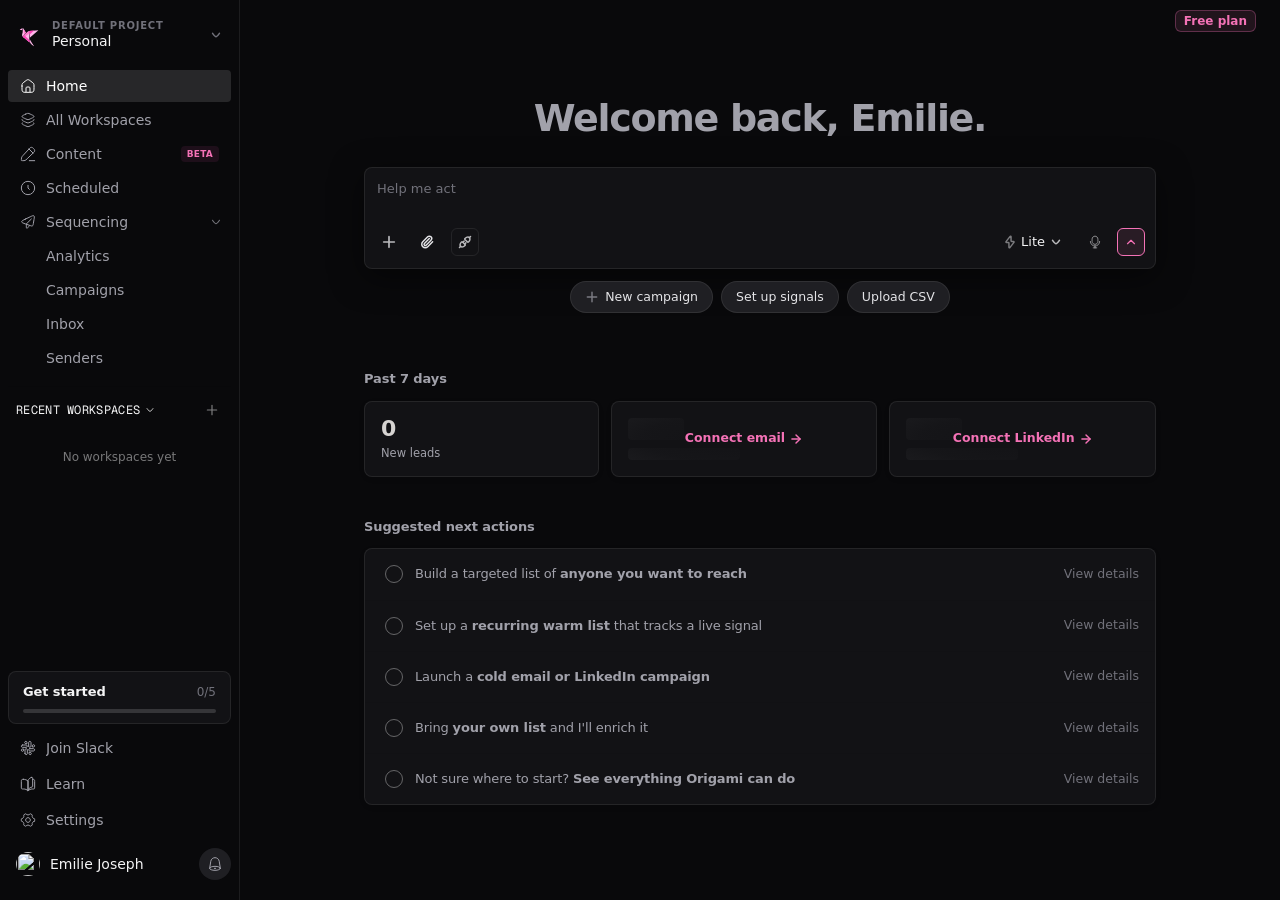
==== commit a07e3976: "Add interactive accordion toggle for Sequencing sidebar menu" ====
--- a/dashboard.html
+++ b/dashboard.html
@@ -410,7 +410,7 @@
 </style>
 </head>
 				<body class="min-h-screen antialiased">
-					<div id="root"><div class="flex flex-col fixed inset-0 overflow-hidden"><div class="flex flex-1 min-h-0 overflow-hidden bg-white"><div class="hidden md:flex"><aside class="bg-[#f4f4f4] flex flex-col flex-shrink-0 sticky top-0 h-screen overflow-hidden select-none transition-all duration-300 ease-[cubic-bezier(0.4,0,0.2,1)] w-60"><div class="flex-1 overflow-hidden flex flex-col transition-all duration-200 px-2"><div class="mt-4 mb-2"><div class="flex items-center gap-0"><a class="flex-shrink-0 flex items-center rounded-md hover:bg-muted transition-colors h-8 ml-2 active" href="/dashboard" data-status="active" aria-current="page"><img alt="Origami" class="h-6 w-6" src="origami-logo.svg"></a><div class="flex-1 transition-opacity duration-200 pl-1 flex items-center min-w-0 opacity-100"><button type="button" aria-label="Switch project" class="group flex-1 min-w-0 flex items-center gap-1.5 rounded-md px-2 py-1 text-left transition-colors hover:bg-stone-200/50" aria-haspopup="dialog" aria-expanded="false" aria-controls="radix-_r_38_" data-state="closed" data-slot="popover-trigger"><span class="flex-1 min-w-0 flex flex-col"><span class="min-w-0 truncate text-[10px] font-semibold uppercase tracking-[0.08em] text-stone-400 leading-tight">Default project</span><span class="min-w-0 truncate text-sm font-medium text-foreground leading-tight">Personal</span></span><svg xmlns="http://www.w3.org/2000/svg" width="24" height="24" viewBox="0 0 24 24" fill="none" color="currentColor" class="w-3.5 h-3.5 flex-shrink-0 text-stone-400 transition-transform group-hover:text-stone-600" stroke-width="2.25" stroke="currentColor"><path d="M18 9.00005C18 9.00005 13.5811 15 12 15C10.4188 15 6 9 6 9" stroke="currentColor" stroke-linecap="round" stroke-linejoin="round" stroke-width="2.25"></path></svg></button></div></div></div><div class="flex flex-col mt-2 space-y-0.5"><div class="flex flex-col space-y-0.5"><div class="space-y-0.5"><div><a data-slot="popover-anchor" class="flex items-center h-8 rounded-md text-sm transition-colors duration-150 px-3 gap-2.5 bg-stone-300/35 text-stone-900 active" href="/dashboard" data-status="active" aria-current="page"><span class="relative flex-shrink-0"><svg xmlns="http://www.w3.org/2000/svg" width="24" height="24" viewBox="0 0 24 24" fill="none" color="currentColor" class="w-4 h-4 flex-shrink-0" stroke-width="1.5" stroke="currentColor"><path d="M3 11.9896V14.5C3 17.7998 3 19.4497 4.02513 20.4749C5.05025 21.5 6.70017 21.5 10 21.5H14C17.2998 21.5 18.9497 21.5 19.9749 20.4749C21 19.4497 21 17.7998 21 14.5V11.9896C21 10.3083 21 9.46773 20.6441 8.74005C20.2882 8.01237 19.6247 7.49628 18.2976 6.46411L16.2976 4.90855C14.2331 3.30285 13.2009 2.5 12 2.5C10.7991 2.5 9.76689 3.30285 7.70242 4.90855L5.70241 6.46411C4.37533 7.49628 3.71179 8.01237 3.3559 8.74005C3 9.46773 3 10.3083 3 11.9896Z" stroke="currentColor" stroke-linecap="round" stroke-linejoin="round" stroke-width="1.5"></path><path d="M15 21.5V16.5C15 15.0858 15 14.3787 14.5607 13.9393C14.1213 13.5 13.4142 13.5 12 13.5C10.5858 13.5 9.87868 13.5 9.43934 13.9393C9 14.3787 9 15.0858 9 16.5V21.5" stroke="currentColor" stroke-linecap="round" stroke-linejoin="round" stroke-width="1.5"></path></svg></span><span class="flex-1 truncate transition-opacity duration-200 opacity-100">Home</span><span class="flex h-3.5 w-3.5 flex-shrink-0 items-center justify-center"></span></a></div></div></div><div class="flex flex-col space-y-0.5"><div class="space-y-0.5"><div><a href="/workspaces" class="flex items-center h-8 rounded-md text-sm transition-colors duration-150 px-3 gap-2.5 text-stone-700 hover:text-stone-900 hover:bg-stone-200/40"><svg xmlns="http://www.w3.org/2000/svg" width="24" height="24" viewBox="0 0 24 24" fill="none" color="currentColor" class="w-4 h-4 flex-shrink-0" stroke-width="1.5" stroke="currentColor"><path d="M8.64298 3.14559L6.93816 3.93362C4.31272 5.14719 3 5.75397 3 6.75C3 7.74603 4.31272 8.35281 6.93817 9.56638L8.64298 10.3544C10.2952 11.1181 11.1214 11.5 12 11.5C12.8786 11.5 13.7048 11.1181 15.357 10.3544L17.0618 9.56638C19.6873 8.35281 21 7.74603 21 6.75C21 5.75397 19.6873 5.14719 17.0618 3.93362L15.357 3.14559C13.7048 2.38186 12.8786 2 12 2C11.1214 2 10.2952 2.38186 8.64298 3.14559Z" stroke="currentColor" stroke-linecap="round" stroke-linejoin="round" stroke-width="1.5"></path><path d="M20.788 11.0972C20.9293 11.2959 21 11.5031 21 11.7309C21 12.7127 19.6873 13.3109 17.0618 14.5072L15.357 15.284C13.7048 16.0368 12.8786 16.4133 12 16.4133C11.1214 16.4133 10.2952 16.0368 8.64298 15.284L6.93817 14.5072C4.31272 13.3109 3 12.7127 3 11.7309C3 11.5031 3.07067 11.2959 3.212 11.0972" stroke="currentColor" stroke-linecap="round" stroke-linejoin="round" stroke-width="1.5"></path><path d="M20.3767 16.2661C20.7922 16.5971 21 16.927 21 17.3176C21 18.2995 19.6873 18.8976 17.0618 20.0939L15.357 20.8707C13.7048 21.6236 12.8786 22 12 22C11.1214 22 10.2952 21.6236 8.64298 20.8707L6.93817 20.0939C4.31272 18.8976 3 18.2995 3 17.3176C3 16.927 3.20778 16.5971 3.62334 16.2661" stroke="currentColor" stroke-linecap="round" stroke-linejoin="round" stroke-width="1.5"></path></svg><span class="flex-1 truncate transition-opacity duration-200 opacity-100">All Workspaces</span></a></div></div></div><div class="flex flex-col space-y-0.5"><div class="space-y-0.5"><div><a href="/content" class="flex items-center h-8 rounded-md text-sm transition-colors duration-150 px-3 gap-2.5 text-stone-700 hover:text-stone-900 hover:bg-stone-200/40"><svg xmlns="http://www.w3.org/2000/svg" width="24" height="24" viewBox="0 0 24 24" fill="none" color="currentColor" class="w-4 h-4 flex-shrink-0" stroke-width="1.5" stroke="currentColor"><path d="M14.0737 3.88545C14.8189 3.07808 15.1915 2.6744 15.5874 2.43893C16.5427 1.87076 17.7191 1.85309 18.6904 2.39232C19.0929 2.6158 19.4769 3.00812 20.245 3.79276C21.0131 4.5774 21.3972 4.96972 21.6159 5.38093C22.1438 6.37312 22.1265 7.57479 21.5703 8.5507C21.3398 8.95516 20.9446 9.33578 20.1543 10.097L10.7506 19.1543C9.25288 20.5969 8.504 21.3182 7.56806 21.6837C6.63212 22.0493 5.6032 22.0224 3.54536 21.9686L3.26538 21.9613C2.63891 21.9449 2.32567 21.9367 2.14359 21.73C1.9615 21.5234 1.98636 21.2043 2.03608 20.5662L2.06308 20.2197C2.20301 18.4235 2.27297 17.5255 2.62371 16.7182C2.97444 15.9109 3.57944 15.2555 4.78943 13.9445L14.0737 3.88545Z" stroke="currentColor" stroke-linejoin="round" stroke-width="1.5"></path><path d="M13 4L20 11" stroke="currentColor" stroke-linejoin="round" stroke-width="1.5"></path><path d="M14 22L22 22" stroke="currentColor" stroke-linecap="round" stroke-linejoin="round" stroke-width="1.5"></path></svg><span class="flex-1 truncate transition-opacity duration-200 opacity-100">Content</span><span class="px-1.5 py-0.5 text-[9px] font-semibold uppercase tracking-wide text-[#D64A9E] bg-[#D64A9E]/10 rounded">Beta</span></a></div></div></div><div class="flex flex-col space-y-0.5"><div class="space-y-0.5"><div><a href="/scheduled" class="flex items-center h-8 rounded-md text-sm transition-colors duration-150 px-3 gap-2.5 text-stone-700 hover:text-stone-900 hover:bg-stone-200/40"><svg xmlns="http://www.w3.org/2000/svg" width="24" height="24" viewBox="0 0 24 24" fill="none" color="currentColor" class="w-4 h-4 flex-shrink-0" stroke-width="1.5" stroke="currentColor"><circle cx="12" cy="12" r="10" stroke="currentColor" stroke-width="1.5"></circle><path d="M12 8V12L14 14" stroke="currentColor" stroke-linecap="round" stroke-linejoin="round" stroke-width="1.5"></path></svg><span class="flex-1 truncate transition-opacity duration-200 opacity-100">Scheduled</span></a></div></div></div><div class="flex flex-col space-y-0.5"><button type="button" class="flex items-center h-8 rounded-md text-sm transition-colors duration-150 px-3 w-full gap-2.5 text-stone-700 hover:text-stone-900 hover:bg-stone-200/40" aria-expanded="true"><svg xmlns="http://www.w3.org/2000/svg" width="24" height="24" viewBox="0 0 24 24" fill="none" color="currentColor" class="w-4 h-4 flex-shrink-0" stroke-width="1.5" stroke="currentColor"><path d="M9.49811 15L16.9981 7.5" stroke="currentColor" stroke-linecap="round" stroke-linejoin="round" stroke-width="1.5"></path><path d="M8.00634 7.67888L15.327 4.21881C18.3688 2.78111 19.8897 2.06226 20.8598 2.78341C21.8299 3.50455 21.5527 5.14799 20.9984 8.43486L20.0435 14.0968C19.6811 16.246 19.4998 17.3205 18.6989 17.7891C17.8979 18.2577 16.8574 17.8978 14.7765 17.178L8.41077 14.9762C4.51917 13.6301 2.57337 12.9571 2.50019 11.6365C2.427 10.3159 4.28678 9.43692 8.00634 7.67888Z" stroke="currentColor" stroke-linecap="round" stroke-linejoin="round" stroke-width="1.5"></path><path d="M9.49811 15.5V17.7274C9.49811 20.101 9.49811 21.2878 10.2083 21.4771C10.9185 21.6663 11.6664 20.6789 13.1622 18.7039L13.9981 17.5" stroke="currentColor" stroke-linecap="round" stroke-linejoin="round" stroke-width="1.5"></path></svg><span class="flex-1 truncate transition-opacity duration-200 text-left opacity-100">Sequencing</span><svg xmlns="http://www.w3.org/2000/svg" width="24" height="24" viewBox="0 0 24 24" fill="none" color="currentColor" class="w-3.5 h-3.5 flex-shrink-0 -mr-1 opacity-70 transition-transform duration-200" stroke-width="2" stroke="currentColor"><path d="M18 9.00005C18 9.00005 13.5811 15 12 15C10.4188 15 6 9 6 9" stroke="currentColor" stroke-linecap="round" stroke-linejoin="round" stroke-width="2"></path></svg></button><div class="flex flex-col space-y-0.5"><a href="/sequences/analytics" class="flex items-center h-8 pl-[2.375rem] pr-3 rounded-md text-sm transition-colors duration-150 w-full text-stone-600 hover:text-stone-900 hover:bg-stone-200/40"><span class="truncate">Analytics</span></a><a href="/sequences" class="flex items-center h-8 pl-[2.375rem] pr-3 rounded-md text-sm transition-colors duration-150 w-full text-stone-600 hover:text-stone-900 hover:bg-stone-200/40"><span class="truncate">Campaigns</span></a><a href="/sequences/inbox" class="flex items-center h-8 pl-[2.375rem] pr-3 rounded-md text-sm transition-colors duration-150 w-full text-stone-600 hover:text-stone-900 hover:bg-stone-200/40"><span class="truncate">Inbox</span></a><a href="/sequences/senders" class="flex items-center h-8 pl-[2.375rem] pr-3 rounded-md text-sm transition-colors duration-150 w-full text-stone-600 hover:text-stone-900 hover:bg-stone-200/40"><span class="truncate">Senders</span></a></div></div></div><div class="flex flex-col mt-3 pt-3 min-h-0 flex-1 overflow-hidden transition-opacity duration-300 border-t border-foreground/[0.06] opacity-100"><div class="flex items-center justify-between mb-1 px-2 flex-shrink-0"><button class="flex items-center gap-1 text-xs font-mono text-foreground tracking-wide uppercase hover:text-foreground/70"><span>Recent Workspaces</span><svg xmlns="http://www.w3.org/2000/svg" width="24" height="24" viewBox="0 0 24 24" fill="none" color="currentColor" class="w-3 h-3 opacity-80 transition-transform duration-200" stroke-width="2" stroke="currentColor"><path d="M18 9.00005C18 9.00005 13.5811 15 12 15C10.4188 15 6 9 6 9" stroke="currentColor" stroke-linecap="round" stroke-linejoin="round" stroke-width="2"></path></svg></button><button class="p-1 rounded-md text-foreground/40 hover:text-stone-900 hover:bg-stone-200/40 transition-colors duration-150" title="New workspace"><svg xmlns="http://www.w3.org/2000/svg" width="24" height="24" viewBox="0 0 24 24" fill="none" color="currentColor" class="w-3.5 h-3.5 opacity-80" stroke-width="2" stroke="currentColor"><path d="M12 4V20M20 12H4" stroke="currentColor" stroke-linecap="round" stroke-linejoin="round" stroke-width="2"></path></svg></button></div><div class="relative h-full flex-1 min-h-0 mt-2 overflow-hidden"><div class="pointer-events-none absolute top-0 left-0 right-0 z-10 transition-opacity duration-200 bg-gradient-to-b from-[#f4f4f4] to-transparent opacity-0" style="height: 20px;"></div><div class="overflow-y-auto h-full scrollbar-hide"><div class="flex items-center justify-center py-4 text-xs text-foreground/40">No workspaces yet</div></div><div class="pointer-events-none absolute bottom-0 left-0 right-0 z-10 transition-opacity duration-200 bg-gradient-to-t from-[#f4f4f4] to-transparent opacity-100" style="height: 20px;"></div></div></div></div><div class="flex-shrink-0 pb-4 transition-all duration-200 px-2"><button type="button" class="mb-2 w-full rounded-xl border border-black/[0.06] bg-white px-3.5 py-2.5 text-left transition-colors hover:bg-stone-50" aria-haspopup="dialog" aria-expanded="false" aria-controls="radix-_r_4i_" data-state="closed" data-slot="popover-trigger"><span class="flex items-baseline justify-between gap-2"><span class="text-[13px] font-semibold tracking-[-0.1px] text-stone-800">Get started</span><span class="text-[12px] tabular-nums text-stone-400">0/5</span></span><span class="mt-2 block h-1 overflow-hidden rounded-full bg-black/[0.08]"><span class="block h-full rounded-full transition-[width] duration-200" style="width: 0%; background-color: rgb(214, 74, 158);"></span></span></button><a href="https://join.slack.com/t/origami-g5z3496/shared_invite/zt-41n9cosr7-NXEdcztT4u~Nd9Nil3NnXw" target="_blank" rel="noopener noreferrer" aria-label="Join Slack (opens in new tab)" class="flex items-center h-8 rounded-md text-sm transition-colors duration-150 mb-1 px-3 w-full gap-2.5 text-stone-700 hover:text-stone-900 hover:bg-stone-200/40"><svg xmlns="http://www.w3.org/2000/svg" width="24" height="24" viewBox="0 0 24 24" fill="none" color="currentColor" class="w-4 h-4 flex-shrink-0" stroke-width="1.5" stroke="currentColor"><path d="M13 9.25V3.75C13 2.7835 13.7835 2 14.75 2C15.7165 2 16.5 2.7835 16.5 3.75V9.25C16.5 10.2165 15.7165 11 14.75 11C13.7835 11 13 10.2165 13 9.25Z" stroke="currentColor" stroke-linecap="round" stroke-linejoin="round" stroke-width="1.5"></path><path d="M7.5 20.25V14.75C7.5 13.7835 8.2835 13 9.25 13C10.2165 13 11 13.7835 11 14.75V20.25C11 21.2165 10.2165 22 9.25 22C8.2835 22 7.5 21.2165 7.5 20.25Z" stroke="currentColor" stroke-linecap="round" stroke-linejoin="round" stroke-width="1.5"></path><path d="M14.75 13L20.25 13C21.2165 13 22 13.7835 22 14.75C22 15.7165 21.2165 16.5 20.25 16.5L14.75 16.5C13.7835 16.5 13 15.7165 13 14.75C13 13.7835 13.7835 13 14.75 13Z" stroke="currentColor" stroke-linecap="round" stroke-linejoin="round" stroke-width="1.5"></path><path d="M3.75 7.5L9.25 7.5C10.2165 7.5 11 8.2835 11 9.25C11 10.2165 10.2165 11 9.25 11L3.75 11C2.7835 11 2 10.2165 2 9.25C2 8.2835 2.7835 7.5 3.75 7.5Z" stroke="currentColor" stroke-linecap="round" stroke-linejoin="round" stroke-width="1.5"></path><path d="M7 3.75C7 4.7165 7.7835 5.5 8.75 5.5H10.5V3.75C10.5 2.7835 9.7165 2 8.75 2C7.7835 2 7 2.7835 7 3.75Z" stroke="currentColor" stroke-linejoin="round" stroke-width="1.5"></path><path d="M17 20.25C17 19.2835 16.2165 18.5 15.25 18.5H13.5V20.25C13.5 21.2165 14.2835 22 15.25 22C16.2165 22 17 21.2165 17 20.25Z" stroke="currentColor" stroke-linejoin="round" stroke-width="1.5"></path><path d="M20.25 7C19.2835 7 18.5 7.7835 18.5 8.75L18.5 10.5H20.25C21.2165 10.5 22 9.7165 22 8.75C22 7.7835 21.2165 7 20.25 7Z" stroke="currentColor" stroke-linejoin="round" stroke-width="1.5"></path><path d="M3.75 17C4.7165 17 5.5 16.2165 5.5 15.25V13.5L3.75 13.5C2.7835 13.5 2 14.2835 2 15.25C2 16.2165 2.7835 17 3.75 17Z" stroke="currentColor" stroke-linejoin="round" stroke-width="1.5"></path></svg><span class="flex-1 truncate text-left transition-opacity duration-200 opacity-100">Join Slack</span></a><a href="/learn" class="flex items-center h-8 rounded-md text-sm transition-colors duration-150 mb-1 px-3 w-full gap-2.5 text-stone-700 hover:text-stone-900 hover:bg-stone-200/40"><svg xmlns="http://www.w3.org/2000/svg" width="24" height="24" viewBox="0 0 24 24" fill="none" color="currentColor" class="w-4 h-4 flex-shrink-0" stroke-width="1.5" stroke="currentColor"><path d="M17.5055 2.01874C12.8289 2.83455 12 7.5 12 7.5V22C12 22 12.8867 17.1272 18.0004 16.5588C18.5493 16.4978 19 16.0576 19 15.5058V3.39309C19 2.5654 18.3216 1.87638 17.5055 2.01874Z" stroke="currentColor" stroke-linecap="round" stroke-linejoin="round" stroke-width="1.5"></path><path d="M5.33333 5.00001C7.79379 4.99657 10.1685 5.88709 12 7.5V22C10.1685 20.3871 7.79379 19.4966 5.33333 19.5C3.77132 19.5 2.99032 19.5 2.64526 19.2792C2.4381 19.1466 2.35346 19.0619 2.22086 18.8547C2 18.5097 2 17.8941 2 16.6629V8.40322C2 6.97543 2 6.26154 2.54874 5.68286C3.09748 5.10418 3.65923 5.07432 4.78272 5.0146C4.965 5.00491 5.14858 5.00001 5.33333 5.00001Z" stroke="currentColor" stroke-linecap="round" stroke-linejoin="round" stroke-width="1.5"></path><path d="M12 22.001C13.8315 20.3881 16.2062 19.4976 18.6667 19.501C20.2287 19.501 21.0097 19.501 21.3547 19.2802C21.5619 19.1476 21.6465 19.0629 21.7791 18.8558C22 18.5107 22 17.8951 22 16.6639V8.40424C22 6.97645 22 6.26256 21.4513 5.68388C20.9025 5.1052 20.1235 5.05972 19 5" stroke="currentColor" stroke-linecap="round" stroke-linejoin="round" stroke-width="1.5"></path></svg><span class="flex-1 truncate text-left transition-opacity duration-200 opacity-100">Learn</span></a><a href="/settings?source=%2Fdashboard" class="flex items-center h-8 rounded-md text-sm transition-colors duration-150 mb-2 px-3 w-full gap-2.5 text-stone-700 hover:text-stone-900 hover:bg-stone-200/40"><svg xmlns="http://www.w3.org/2000/svg" width="24" height="24" viewBox="0 0 24 24" fill="none" color="currentColor" class="w-4 h-4 flex-shrink-0" stroke-width="1.5" stroke="currentColor"><path d="M15.5 12C15.5 13.933 13.933 15.5 12 15.5C10.067 15.5 8.5 13.933 8.5 12C8.5 10.067 10.067 8.5 12 8.5C13.933 8.5 15.5 10.067 15.5 12Z" stroke="currentColor" stroke-width="1.5"></path><path d="M21.011 14.0965C21.5329 13.9558 21.7939 13.8854 21.8969 13.7508C22 13.6163 22 13.3998 22 12.9669V11.0332C22 10.6003 22 10.3838 21.8969 10.2493C21.7938 10.1147 21.5329 10.0443 21.011 9.90358C19.0606 9.37759 17.8399 7.33851 18.3433 5.40087C18.4817 4.86799 18.5509 4.60156 18.4848 4.44529C18.4187 4.28902 18.2291 4.18134 17.8497 3.96596L16.125 2.98673C15.7528 2.77539 15.5667 2.66972 15.3997 2.69222C15.2326 2.71472 15.0442 2.90273 14.6672 3.27873C13.208 4.73448 10.7936 4.73442 9.33434 3.27864C8.95743 2.90263 8.76898 2.71463 8.60193 2.69212C8.43489 2.66962 8.24877 2.77529 7.87653 2.98663L6.15184 3.96587C5.77253 4.18123 5.58287 4.28891 5.51678 4.44515C5.45068 4.6014 5.51987 4.86787 5.65825 5.4008C6.16137 7.3385 4.93972 9.37763 2.98902 9.9036C2.46712 10.0443 2.20617 10.1147 2.10308 10.2492C2 10.3838 2 10.6003 2 11.0332V12.9669C2 13.3998 2 13.6163 2.10308 13.7508C2.20615 13.8854 2.46711 13.9558 2.98902 14.0965C4.9394 14.6225 6.16008 16.6616 5.65672 18.5992C5.51829 19.1321 5.44907 19.3985 5.51516 19.5548C5.58126 19.7111 5.77092 19.8188 6.15025 20.0341L7.87495 21.0134C8.24721 21.2247 8.43334 21.3304 8.6004 21.3079C8.76746 21.2854 8.95588 21.0973 9.33271 20.7213C10.7927 19.2644 13.2088 19.2643 14.6689 20.7212C15.0457 21.0973 15.2341 21.2853 15.4012 21.3078C15.5682 21.3303 15.7544 21.2246 16.1266 21.0133L17.8513 20.034C18.2307 19.8187 18.4204 19.711 18.4864 19.5547C18.5525 19.3984 18.4833 19.132 18.3448 18.5991C17.8412 16.6616 19.0609 14.6226 21.011 14.0965Z" stroke="currentColor" stroke-linecap="round" stroke-width="1.5"></path></svg><span class="flex-1 truncate text-left transition-opacity duration-200 opacity-100">Settings</span></a><div class="flex items-center gap-1"><button class="flex items-center rounded-md hover:bg-muted transition-colors outline-none py-2 min-w-0 flex-1 gap-2.5 px-2" type="button" aria-haspopup="dialog" aria-expanded="false" aria-controls="radix-_r_3f_" data-state="closed" data-slot="popover-trigger"><img alt="Emilie Joseph" class="w-6 h-6 rounded-full object-cover flex-shrink-0" src="https://img.clerk.com/eyJ0eXBlIjoicHJveHkiLCJzcmMiOiJodHRwczovL2ltYWdlcy5jbGVyay5kZXYvb2F1dGhfZ29vZ2xlL2ltZ18zR2NYYlRySVpha2ZNcmdKbnRNaDhFQ2pzb1AifQ"><span class="text-sm font-medium text-foreground truncate transition-opacity duration-200 opacity-100">Emilie Joseph</span></button><button type="button" aria-label="Releases" title="Releases" class="relative flex h-8 w-8 flex-shrink-0 items-center justify-center rounded-full text-stone-400 transition-colors duration-150 hover:bg-stone-200/40 hover:text-stone-600" aria-haspopup="dialog" aria-expanded="false" aria-controls="radix-_r_3h_" data-state="closed" data-slot="popover-trigger"><svg xmlns="http://www.w3.org/2000/svg" width="24" height="24" viewBox="0 0 24 24" fill="none" color="currentColor" class="h-4 w-4" stroke-width="1.5" stroke="currentColor"><path d="M20 18.5011L18.349 7.93407C17.8603 4.80601 15.166 2.5 12 2.5C8.83398 2.5 6.13971 4.80601 5.65098 7.93407L4 18.5011" stroke="currentColor" stroke-linecap="round" stroke-linejoin="round" stroke-width="1.5"></path><path d="M20 18.5C20 16.8431 16.4183 15.5 12 15.5C7.58172 15.5 4 16.8431 4 18.5C4 20.1569 7.58172 21.5 12 21.5C16.4183 21.5 20 20.1569 20 18.5Z" stroke="currentColor" stroke-linecap="round" stroke-linejoin="round" stroke-width="1.5"></path><path d="M13 18.5H11" stroke="currentColor" stroke-linecap="round" stroke-linejoin="round" stroke-width="1.5"></path></svg></button></div></div></aside></div><div class="fixed inset-0 bg-black/40 z-50 transition-opacity duration-300 md:hidden opacity-0 pointer-events-none"></div><aside class="fixed top-0 left-0 bottom-0 w-72 bg-[#FAFAFA] z-50 flex flex-col transition-transform duration-300 ease-[cubic-bezier(0.32,0.72,0,1)] md:hidden -translate-x-full"><div class="flex items-center justify-between px-4 pt-4 pb-2"><a href="/dashboard" class="flex items-center gap-2 active" data-status="active" aria-current="page"><img alt="Origami" class="h-6 w-6" src="origami-logo.svg"></a><button class="p-2 text-foreground/50 hover:text-foreground rounded-lg transition-colors"><svg xmlns="http://www.w3.org/2000/svg" width="24" height="24" viewBox="0 0 24 24" fill="none" color="currentColor" class="w-5 h-5 opacity-80" stroke-width="2.5" stroke="currentColor"><path d="M18 6L6.00081 17.9992M17.9992 18L6 6.00085" stroke="currentColor" stroke-linecap="round" stroke-linejoin="round" stroke-width="2.5"></path></svg></button></div><div class="px-3 mb-2 flex"><button type="button" aria-label="Switch project" class="group flex-1 min-w-0 flex items-center gap-1.5 rounded-md px-2 py-1 text-left transition-colors hover:bg-stone-200/50" aria-haspopup="dialog" aria-expanded="false" aria-controls="radix-_r_m_" data-state="closed" data-slot="popover-trigger"><span class="flex-1 min-w-0 flex flex-col"><span class="min-w-0 truncate text-[10px] font-semibold uppercase tracking-[0.08em] text-stone-400 leading-tight">Default project</span><span class="min-w-0 truncate text-sm font-medium text-foreground leading-tight">Personal</span></span><svg xmlns="http://www.w3.org/2000/svg" width="24" height="24" viewBox="0 0 24 24" fill="none" color="currentColor" class="w-3.5 h-3.5 flex-shrink-0 text-stone-400 transition-transform group-hover:text-stone-600" stroke-width="2.25" stroke="currentColor"><path d="M18 9.00005C18 9.00005 13.5811 15 12 15C10.4188 15 6 9 6 9" stroke="currentColor" stroke-linecap="round" stroke-linejoin="round" stroke-width="2.25"></path></svg></button></div><div class="flex-1 min-h-0 overflow-y-auto px-3"><div class="space-y-0.5"><a href="/dashboard" class="flex items-center gap-3 h-11 px-3 rounded-lg text-sm transition-colors bg-foreground/[0.08] text-foreground font-medium active" data-status="active" aria-current="page"><svg xmlns="http://www.w3.org/2000/svg" width="24" height="24" viewBox="0 0 24 24" fill="none" color="currentColor" class="w-[18px] h-[18px] flex-shrink-0 opacity-80" stroke-width="2.5" stroke="currentColor"><path d="M3 11.9896V14.5C3 17.7998 3 19.4497 4.02513 20.4749C5.05025 21.5 6.70017 21.5 10 21.5H14C17.2998 21.5 18.9497 21.5 19.9749 20.4749C21 19.4497 21 17.7998 21 14.5V11.9896C21 10.3083 21 9.46773 20.6441 8.74005C20.2882 8.01237 19.6247 7.49628 18.2976 6.46411L16.2976 4.90855C14.2331 3.30285 13.2009 2.5 12 2.5C10.7991 2.5 9.76689 3.30285 7.70242 4.90855L5.70241 6.46411C4.37533 7.49628 3.71179 8.01237 3.3559 8.74005C3 9.46773 3 10.3083 3 11.9896Z" stroke="currentColor" stroke-linecap="round" stroke-linejoin="round" stroke-width="2.5"></path><path d="M15 21.5V16.5C15 15.0858 15 14.3787 14.5607 13.9393C14.1213 13.5 13.4142 13.5 12 13.5C10.5858 13.5 9.87868 13.5 9.43934 13.9393C9 14.3787 9 15.0858 9 16.5V21.5" stroke="currentColor" stroke-linecap="round" stroke-linejoin="round" stroke-width="2.5"></path></svg><span>Home</span></a><a href="/workspaces" class="flex items-center gap-3 h-11 px-3 rounded-lg text-sm transition-colors text-foreground/60 hover:text-foreground hover:bg-foreground/[0.05]"><svg xmlns="http://www.w3.org/2000/svg" width="24" height="24" viewBox="0 0 24 24" fill="none" color="currentColor" class="w-[18px] h-[18px] flex-shrink-0 opacity-80" stroke-width="2.5" stroke="currentColor"><path d="M8.64298 3.14559L6.93816 3.93362C4.31272 5.14719 3 5.75397 3 6.75C3 7.74603 4.31272 8.35281 6.93817 9.56638L8.64298 10.3544C10.2952 11.1181 11.1214 11.5 12 11.5C12.8786 11.5 13.7048 11.1181 15.357 10.3544L17.0618 9.56638C19.6873 8.35281 21 7.74603 21 6.75C21 5.75397 19.6873 5.14719 17.0618 3.93362L15.357 3.14559C13.7048 2.38186 12.8786 2 12 2C11.1214 2 10.2952 2.38186 8.64298 3.14559Z" stroke="currentColor" stroke-linecap="round" stroke-linejoin="round" stroke-width="2.5"></path><path d="M20.788 11.0972C20.9293 11.2959 21 11.5031 21 11.7309C21 12.7127 19.6873 13.3109 17.0618 14.5072L15.357 15.284C13.7048 16.0368 12.8786 16.4133 12 16.4133C11.1214 16.4133 10.2952 16.0368 8.64298 15.284L6.93817 14.5072C4.31272 13.3109 3 12.7127 3 11.7309C3 11.5031 3.07067 11.2959 3.212 11.0972" stroke="currentColor" stroke-linecap="round" stroke-linejoin="round" stroke-width="2.5"></path><path d="M20.3767 16.2661C20.7922 16.5971 21 16.927 21 17.3176C21 18.2995 19.6873 18.8976 17.0618 20.0939L15.357 20.8707C13.7048 21.6236 12.8786 22 12 22C11.1214 22 10.2952 21.6236 8.64298 20.8707L6.93817 20.0939C4.31272 18.8976 3 18.2995 3 17.3176C3 16.927 3.20778 16.5971 3.62334 16.2661" stroke="currentColor" stroke-linecap="round" stroke-linejoin="round" stroke-width="2.5"></path></svg><span>All Workspaces</span></a><a href="/content" class="flex items-center gap-3 h-11 px-3 rounded-lg text-sm transition-colors text-foreground/60 hover:text-foreground hover:bg-foreground/[0.05]"><svg xmlns="http://www.w3.org/2000/svg" width="24" height="24" viewBox="0 0 24 24" fill="none" color="currentColor" class="w-[18px] h-[18px] flex-shrink-0 opacity-80" stroke-width="2.5" stroke="currentColor"><path d="M14.0737 3.88545C14.8189 3.07808 15.1915 2.6744 15.5874 2.43893C16.5427 1.87076 17.7191 1.85309 18.6904 2.39232C19.0929 2.6158 19.4769 3.00812 20.245 3.79276C21.0131 4.5774 21.3972 4.96972 21.6159 5.38093C22.1438 6.37312 22.1265 7.57479 21.5703 8.5507C21.3398 8.95516 20.9446 9.33578 20.1543 10.097L10.7506 19.1543C9.25288 20.5969 8.504 21.3182 7.56806 21.6837C6.63212 22.0493 5.6032 22.0224 3.54536 21.9686L3.26538 21.9613C2.63891 21.9449 2.32567 21.9367 2.14359 21.73C1.9615 21.5234 1.98636 21.2043 2.03608 20.5662L2.06308 20.2197C2.20301 18.4235 2.27297 17.5255 2.62371 16.7182C2.97444 15.9109 3.57944 15.2555 4.78943 13.9445L14.0737 3.88545Z" stroke="currentColor" stroke-linejoin="round" stroke-width="2.5"></path><path d="M13 4L20 11" stroke="currentColor" stroke-linejoin="round" stroke-width="2.5"></path><path d="M14 22L22 22" stroke="currentColor" stroke-linecap="round" stroke-linejoin="round" stroke-width="2.5"></path></svg><span>Content</span><span class="ml-auto px-1.5 py-0.5 text-[10px] font-semibold uppercase tracking-wide leading-none rounded text-[#D64A9E] bg-[#D64A9E]/10 flex-shrink-0">New</span></a><a href="/scheduled" class="flex items-center gap-3 h-11 px-3 rounded-lg text-sm transition-colors text-foreground/60 hover:text-foreground hover:bg-foreground/[0.05]"><svg xmlns="http://www.w3.org/2000/svg" width="24" height="24" viewBox="0 0 24 24" fill="none" color="currentColor" class="w-[18px] h-[18px] flex-shrink-0 opacity-80" stroke-width="2.5" stroke="currentColor"><circle cx="12" cy="12" r="10" stroke="currentColor" stroke-width="2.5"></circle><path d="M12 8V12L14 14" stroke="currentColor" stroke-linecap="round" stroke-linejoin="round" stroke-width="2.5"></path></svg><span>Scheduled</span></a><a href="/learn" class="flex items-center gap-3 h-11 px-3 rounded-lg text-sm transition-colors text-foreground/60 hover:text-foreground hover:bg-foreground/[0.05]"><svg xmlns="http://www.w3.org/2000/svg" width="24" height="24" viewBox="0 0 24 24" fill="none" color="currentColor" class="w-[18px] h-[18px] flex-shrink-0 opacity-80" stroke-width="2.5" stroke="currentColor"><path d="M17.5055 2.01874C12.8289 2.83455 12 7.5 12 7.5V22C12 22 12.8867 17.1272 18.0004 16.5588C18.5493 16.4978 19 16.0576 19 15.5058V3.39309C19 2.5654 18.3216 1.87638 17.5055 2.01874Z" stroke="currentColor" stroke-linecap="round" stroke-linejoin="round" stroke-width="2.5"></path><path d="M5.33333 5.00001C7.79379 4.99657 10.1685 5.88709 12 7.5V22C10.1685 20.3871 7.79379 19.4966 5.33333 19.5C3.77132 19.5 2.99032 19.5 2.64526 19.2792C2.4381 19.1466 2.35346 19.0619 2.22086 18.8547C2 18.5097 2 17.8941 2 16.6629V8.40322C2 6.97543 2 6.26154 2.54874 5.68286C3.09748 5.10418 3.65923 5.07432 4.78272 5.0146C4.965 5.00491 5.14858 5.00001 5.33333 5.00001Z" stroke="currentColor" stroke-linecap="round" stroke-linejoin="round" stroke-width="2.5"></path><path d="M12 22.001C13.8315 20.3881 16.2062 19.4976 18.6667 19.501C20.2287 19.501 21.0097 19.501 21.3547 19.2802C21.5619 19.1476 21.6465 19.0629 21.7791 18.8558C22 18.5107 22 17.8951 22 16.6639V8.40424C22 6.97645 22 6.26256 21.4513 5.68388C20.9025 5.1052 20.1235 5.05972 19 5" stroke="currentColor" stroke-linecap="round" stroke-linejoin="round" stroke-width="2.5"></path></svg><span>Learn</span></a></div><div class="mt-1 space-y-0.5"><button type="button" aria-expanded="true" class="flex w-full items-center gap-3 h-11 px-3 rounded-lg text-sm transition-colors min-w-0 text-foreground/60 hover:text-foreground hover:bg-foreground/[0.05]"><svg xmlns="http://www.w3.org/2000/svg" width="24" height="24" viewBox="0 0 24 24" fill="none" color="currentColor" class="w-[18px] h-[18px] flex-shrink-0 opacity-80" stroke-width="2.5" stroke="currentColor"><path d="M9.49811 15L16.9981 7.5" stroke="currentColor" stroke-linecap="round" stroke-linejoin="round" stroke-width="2.5"></path><path d="M8.00634 7.67888L15.327 4.21881C18.3688 2.78111 19.8897 2.06226 20.8598 2.78341C21.8299 3.50455 21.5527 5.14799 20.9984 8.43486L20.0435 14.0968C19.6811 16.246 19.4998 17.3205 18.6989 17.7891C17.8979 18.2577 16.8574 17.8978 14.7765 17.178L8.41077 14.9762C4.51917 13.6301 2.57337 12.9571 2.50019 11.6365C2.427 10.3159 4.28678 9.43692 8.00634 7.67888Z" stroke="currentColor" stroke-linecap="round" stroke-linejoin="round" stroke-width="2.5"></path><path d="M9.49811 15.5V17.7274C9.49811 20.101 9.49811 21.2878 10.2083 21.4771C10.9185 21.6663 11.6664 20.6789 13.1622 18.7039L13.9981 17.5" stroke="currentColor" stroke-linecap="round" stroke-linejoin="round" stroke-width="2.5"></path></svg><span class="flex-1 text-left">Sequencing</span><svg xmlns="http://www.w3.org/2000/svg" width="24" height="24" viewBox="0 0 24 24" fill="none" color="currentColor" class="w-4 h-4 flex-shrink-0 opacity-70 transition-transform duration-200" stroke-width="2.5" stroke="currentColor"><path d="M18 9.00005C18 9.00005 13.5811 15 12 15C10.4188 15 6 9 6 9" stroke="currentColor" stroke-linecap="round" stroke-linejoin="round" stroke-width="2.5"></path></svg></button><div class="space-y-0.5 pl-3 ml-3 border-l border-foreground/10"><a href="/sequences/analytics" class="flex items-center gap-3 h-10 px-3 rounded-lg text-sm transition-colors text-foreground/60 hover:text-foreground hover:bg-foreground/[0.05]"><svg xmlns="http://www.w3.org/2000/svg" width="24" height="24" viewBox="0 0 24 24" fill="none" color="currentColor" class="w-4 h-4 flex-shrink-0 opacity-80" stroke-width="2.5" stroke="currentColor"><path d="M15 21V6C15 5.06812 15 4.60218 14.8478 4.23463C14.6448 3.74458 14.2554 3.35523 13.7654 3.15224C13.3978 3 12.9319 3 12 3C11.0681 3 10.6022 3 10.2346 3.15224C9.74458 3.35523 9.35523 3.74458 9.15224 4.23463C9 4.60218 9 5.06812 9 6V21H15Z" stroke="currentColor" stroke-linecap="round" stroke-linejoin="round" stroke-width="2.5"></path><path d="M17 8H15V21H17C18.8856 21 19.8284 21 20.4142 20.4142C21 19.8284 21 18.8856 21 17V12C21 10.1144 21 9.17157 20.4142 8.58579C19.8284 8 18.8856 8 17 8Z" stroke="currentColor" stroke-linecap="round" stroke-linejoin="round" stroke-width="2.5"></path><path d="M9 13H7C5.11438 13 4.17157 13 3.58579 13.5858C3 14.1716 3 15.1144 3 17C3 18.8856 3 19.8284 3.58579 20.4142C4.17157 21 5.11438 21 7 21H9V13Z" stroke="currentColor" stroke-linecap="round" stroke-linejoin="round" stroke-width="2.5"></path></svg><span>Analytics</span></a><a href="/sequences" class="flex items-center gap-3 h-10 px-3 rounded-lg text-sm transition-colors text-foreground/60 hover:text-foreground hover:bg-foreground/[0.05]"><svg xmlns="http://www.w3.org/2000/svg" width="24" height="24" viewBox="0 0 24 24" fill="none" color="currentColor" class="w-4 h-4 flex-shrink-0 opacity-80" stroke-width="2.5" stroke="currentColor"><path d="M14.9263 4.41103L8.27352 7.60452C7.76151 7.85029 7.21443 7.91187 6.65675 7.78693C6.29177 7.70517 6.10926 7.66429 5.9623 7.64751C4.13743 7.43912 3 8.88342 3 10.5443V11.4557C3 13.1166 4.13743 14.5609 5.9623 14.3525C6.10926 14.3357 6.29178 14.2948 6.65675 14.2131C7.21443 14.0881 7.76151 14.1497 8.27352 14.3955L14.9263 17.589C16.4534 18.3221 17.217 18.6886 18.0684 18.4029C18.9197 18.1172 19.2119 17.5041 19.7964 16.278C21.4012 12.9112 21.4012 9.08885 19.7964 5.72196C19.2119 4.49586 18.9197 3.88281 18.0684 3.5971C17.217 3.3114 16.4534 3.67794 14.9263 4.41103Z" stroke="currentColor" stroke-linecap="round" stroke-linejoin="round" stroke-width="2.5"></path><path d="M13 17V17.5C13 18.7841 13 19.4261 12.776 19.7886C12.4773 20.2719 11.9312 20.545 11.3653 20.4939C10.9409 20.4557 10.4273 20.0704 9.4 19.3L8.2 18.4C7.22253 17.6669 7 17.2218 7 16V14.5" stroke="currentColor" stroke-linecap="round" stroke-linejoin="round" stroke-width="2.5"></path><path d="M7.5 14V8" stroke="currentColor" stroke-linecap="round" stroke-linejoin="round" stroke-width="2.5"></path></svg><span>Campaigns</span></a><a href="/sequences/inbox" class="flex items-center gap-3 h-10 px-3 rounded-lg text-sm transition-colors text-foreground/60 hover:text-foreground hover:bg-foreground/[0.05]"><svg xmlns="http://www.w3.org/2000/svg" width="24" height="24" viewBox="0 0 24 24" fill="none" color="currentColor" class="w-4 h-4 flex-shrink-0 opacity-80" stroke-width="2.5" stroke="currentColor"><path d="M2.5 12C2.5 7.52166 2.5 5.28249 3.89124 3.89124C5.28249 2.5 7.52166 2.5 12 2.5C16.4783 2.5 18.7175 2.5 20.1088 3.89124C21.5 5.28249 21.5 7.52166 21.5 12C21.5 16.4783 21.5 18.7175 20.1088 20.1088C18.7175 21.5 16.4783 21.5 12 21.5C7.52166 21.5 5.28249 21.5 3.89124 20.1088C2.5 18.7175 2.5 16.4783 2.5 12Z" stroke="currentColor" stroke-linecap="round" stroke-linejoin="round" stroke-width="2.5"></path><path d="M21.5 13.5H16.5743C15.7322 13.5 15.0706 14.2036 14.6995 14.9472C14.2963 15.7551 13.4889 16.5 12 16.5C10.5111 16.5 9.70373 15.7551 9.30054 14.9472C8.92942 14.2036 8.26777 13.5 7.42566 13.5H2.5" stroke="currentColor" stroke-linejoin="round" stroke-width="2.5"></path></svg><span>Inbox</span></a><a href="/sequences/senders" class="flex items-center gap-3 h-10 px-3 rounded-lg text-sm transition-colors text-foreground/60 hover:text-foreground hover:bg-foreground/[0.05]"><svg xmlns="http://www.w3.org/2000/svg" width="24" height="24" viewBox="0 0 24 24" fill="none" color="currentColor" class="w-4 h-4 flex-shrink-0 opacity-80" stroke-width="2.5" stroke="currentColor"><path d="M15.5 2V6M8.5 6V2" stroke="currentColor" stroke-linecap="round" stroke-linejoin="round" stroke-width="2.5"></path><path d="M6.00446 7.61331C5.93719 6.74273 6.63957 6 7.53014 6H16.4699C17.3604 6 18.0628 6.74273 17.9955 7.61331L17.8117 9.99197C17.6796 11.7019 17.1011 13.3498 16.132 14.7773L15.5312 15.6622C14.9638 16.4979 14.0077 17 12.9838 17H11.0162C9.99228 17 9.03617 16.4979 8.46881 15.6622L7.86803 14.7773C6.89885 13.3498 6.32041 11.7019 6.18827 9.99197L6.00446 7.61331Z" stroke="currentColor" stroke-width="2.5"></path><path d="M12 17V22" stroke="currentColor" stroke-linecap="round" stroke-linejoin="round" stroke-width="2.5"></path><path d="M11 9H13" stroke="currentColor" stroke-linecap="round" stroke-linejoin="round" stroke-width="2.5"></path></svg><span>Senders</span></a></div></div></div><div class="flex-shrink-0 border-t border-border px-3 py-3 space-y-0.5"><button type="button" aria-label="Releases" class="flex w-full items-center gap-3 h-11 px-3 rounded-lg text-sm text-foreground/60 transition-colors hover:text-foreground hover:bg-foreground/[0.05]" aria-haspopup="dialog" aria-expanded="false" aria-controls="radix-_r_q_" data-state="closed" data-slot="sheet-trigger"><svg xmlns="http://www.w3.org/2000/svg" width="24" height="24" viewBox="0 0 24 24" fill="none" color="currentColor" class="w-[18px] h-[18px] flex-shrink-0 opacity-80" stroke-width="2.5" stroke="currentColor"><path d="M20 18.5011L18.349 7.93407C17.8603 4.80601 15.166 2.5 12 2.5C8.83398 2.5 6.13971 4.80601 5.65098 7.93407L4 18.5011" stroke="currentColor" stroke-linecap="round" stroke-linejoin="round" stroke-width="2.5"></path><path d="M20 18.5C20 16.8431 16.4183 15.5 12 15.5C7.58172 15.5 4 16.8431 4 18.5C4 20.1569 7.58172 21.5 12 21.5C16.4183 21.5 20 20.1569 20 18.5Z" stroke="currentColor" stroke-linecap="round" stroke-linejoin="round" stroke-width="2.5"></path><path d="M13 18.5H11" stroke="currentColor" stroke-linecap="round" stroke-linejoin="round" stroke-width="2.5"></path></svg><span class="flex-1 text-left">What's New</span></button><a href="https://join.slack.com/t/origami-g5z3496/shared_invite/zt-41n9cosr7-NXEdcztT4u~Nd9Nil3NnXw" target="_blank" rel="noopener noreferrer" aria-label="Join Slack (opens in new tab)" class="flex items-center gap-3 h-11 px-3 rounded-lg text-sm w-full text-foreground/60 hover:text-foreground hover:bg-foreground/[0.05] transition-colors"><svg xmlns="http://www.w3.org/2000/svg" width="24" height="24" viewBox="0 0 24 24" fill="none" color="currentColor" class="w-[18px] h-[18px] flex-shrink-0 opacity-80" stroke-width="2.5" stroke="currentColor"><path d="M13 9.25V3.75C13 2.7835 13.7835 2 14.75 2C15.7165 2 16.5 2.7835 16.5 3.75V9.25C16.5 10.2165 15.7165 11 14.75 11C13.7835 11 13 10.2165 13 9.25Z" stroke="currentColor" stroke-linecap="round" stroke-linejoin="round" stroke-width="2.5"></path><path d="M7.5 20.25V14.75C7.5 13.7835 8.2835 13 9.25 13C10.2165 13 11 13.7835 11 14.75V20.25C11 21.2165 10.2165 22 9.25 22C8.2835 22 7.5 21.2165 7.5 20.25Z" stroke="currentColor" stroke-linecap="round" stroke-linejoin="round" stroke-width="2.5"></path><path d="M14.75 13L20.25 13C21.2165 13 22 13.7835 22 14.75C22 15.7165 21.2165 16.5 20.25 16.5L14.75 16.5C13.7835 16.5 13 15.7165 13 14.75C13 13.7835 13.7835 13 14.75 13Z" stroke="currentColor" stroke-linecap="round" stroke-linejoin="round" stroke-width="2.5"></path><path d="M3.75 7.5L9.25 7.5C10.2165 7.5 11 8.2835 11 9.25C11 10.2165 10.2165 11 9.25 11L3.75 11C2.7835 11 2 10.2165 2 9.25C2 8.2835 2.7835 7.5 3.75 7.5Z" stroke="currentColor" stroke-linecap="round" stroke-linejoin="round" stroke-width="2.5"></path><path d="M7 3.75C7 4.7165 7.7835 5.5 8.75 5.5H10.5V3.75C10.5 2.7835 9.7165 2 8.75 2C7.7835 2 7 2.7835 7 3.75Z" stroke="currentColor" stroke-linejoin="round" stroke-width="2.5"></path><path d="M17 20.25C17 19.2835 16.2165 18.5 15.25 18.5H13.5V20.25C13.5 21.2165 14.2835 22 15.25 22C16.2165 22 17 21.2165 17 20.25Z" stroke="currentColor" stroke-linejoin="round" stroke-width="2.5"></path><path d="M20.25 7C19.2835 7 18.5 7.7835 18.5 8.75L18.5 10.5H20.25C21.2165 10.5 22 9.7165 22 8.75C22 7.7835 21.2165 7 20.25 7Z" stroke="currentColor" stroke-linejoin="round" stroke-width="2.5"></path><path d="M3.75 17C4.7165 17 5.5 16.2165 5.5 15.25V13.5L3.75 13.5C2.7835 13.5 2 14.2835 2 15.25C2 16.2165 2.7835 17 3.75 17Z" stroke="currentColor" stroke-linejoin="round" stroke-width="2.5"></path></svg><span class="flex-1 text-left">Join Slack</span><svg xmlns="http://www.w3.org/2000/svg" width="24" height="24" viewBox="0 0 24 24" fill="none" color="currentColor" class="w-3.5 h-3.5 opacity-50" stroke-width="2.5" stroke="currentColor"><path d="M9 6.65032C9 6.65032 15.9383 6.10759 16.9154 7.08463C17.8924 8.06167 17.3496 15 17.3496 15M16.5 7.5L6.5 17.5" stroke="currentColor" stroke-linecap="round" stroke-linejoin="round" stroke-width="2.5"></path></svg></a><button class="flex items-center gap-3 h-11 px-3 rounded-lg text-sm w-full text-foreground/60 hover:text-foreground hover:bg-foreground/[0.05] transition-colors"><svg xmlns="http://www.w3.org/2000/svg" width="24" height="24" viewBox="0 0 24 24" fill="none" color="currentColor" class="w-[18px] h-[18px] flex-shrink-0 opacity-80" stroke-width="2.5" stroke="currentColor"><path d="M21.5 12C21.5 17.2467 17.2467 21.5 12 21.5C10.3719 21.5 8.8394 21.0904 7.5 20.3687C5.63177 19.362 4.37462 20.2979 3.26592 20.4658C3.09774 20.4913 2.93024 20.4302 2.80997 20.31C2.62741 20.1274 2.59266 19.8451 2.6935 19.6074C3.12865 18.5818 3.5282 16.6382 2.98341 15C2.6698 14.057 2.5 13.0483 2.5 12C2.5 6.75329 6.75329 2.5 12 2.5C17.2467 2.5 21.5 6.75329 21.5 12Z" stroke="currentColor" stroke-linecap="round" stroke-linejoin="round" stroke-width="2.5"></path><path d="M12.1257 12H12.0007M8.125 12H8M16.125 12H16M12.2507 12C12.2507 12.1381 12.1388 12.25 12.0007 12.25C11.8627 12.25 11.7507 12.1381 11.7507 12C11.7507 11.8619 11.8627 11.75 12.0007 11.75C12.1388 11.75 12.2507 11.8619 12.2507 12ZM8.25 12C8.25 12.1381 8.13807 12.25 8 12.25C7.86193 12.25 7.75 12.1381 7.75 12C7.75 11.8619 7.86193 11.75 8 11.75C8.13807 11.75 8.25 11.8619 8.25 12ZM16.25 12C16.25 12.1381 16.1381 12.25 16 12.25C15.8619 12.25 15.75 12.1381 15.75 12C15.75 11.8619 15.8619 11.75 16 11.75C16.1381 11.75 16.25 11.8619 16.25 12Z" stroke="currentColor" stroke-linecap="round" stroke-linejoin="round" stroke-width="2.5"></path></svg><span class="flex-1 text-left">Talk to support</span><svg xmlns="http://www.w3.org/2000/svg" width="24" height="24" viewBox="0 0 24 24" fill="none" color="currentColor" class="w-3.5 h-3.5 opacity-50" stroke-width="2.5" stroke="currentColor"><path d="M9 6.65032C9 6.65032 15.9383 6.10759 16.9154 7.08463C17.8924 8.06167 17.3496 15 17.3496 15M16.5 7.5L6.5 17.5" stroke="currentColor" stroke-linecap="round" stroke-linejoin="round" stroke-width="2.5"></path></svg></button><div class="pt-2 border-t border-border mt-2"><div class="flex items-center gap-3 px-3 py-2"><img alt="" class="w-7 h-7 rounded-full object-cover" src="https://img.clerk.com/eyJ0eXBlIjoicHJveHkiLCJzcmMiOiJodHRwczovL2ltYWdlcy5jbGVyay5kZXYvb2F1dGhfZ29vZ2xlL2ltZ18zR2NYYlRySVpha2ZNcmdKbnRNaDhFQ2pzb1AifQ"><div class="flex-1 min-w-0"><div class="text-sm font-medium text-foreground truncate">Emilie Joseph</div><div class="text-xs text-muted-foreground truncate">emilieneha@gmail.com</div></div></div><div class="flex gap-1 mt-1"><button type="button" class="flex-1 flex items-center justify-center gap-1.5 h-9 rounded-lg text-xs text-muted-foreground hover:text-foreground hover:bg-muted transition-colors"><svg xmlns="http://www.w3.org/2000/svg" width="24" height="24" viewBox="0 0 24 24" fill="none" color="currentColor" class="w-3.5 h-3.5 opacity-80" stroke-width="2.5" stroke="currentColor"><path d="M15.5 12C15.5 13.933 13.933 15.5 12 15.5C10.067 15.5 8.5 13.933 8.5 12C8.5 10.067 10.067 8.5 12 8.5C13.933 8.5 15.5 10.067 15.5 12Z" stroke="currentColor" stroke-width="2.5"></path><path d="M21.011 14.0965C21.5329 13.9558 21.7939 13.8854 21.8969 13.7508C22 13.6163 22 13.3998 22 12.9669V11.0332C22 10.6003 22 10.3838 21.8969 10.2493C21.7938 10.1147 21.5329 10.0443 21.011 9.90358C19.0606 9.37759 17.8399 7.33851 18.3433 5.40087C18.4817 4.86799 18.5509 4.60156 18.4848 4.44529C18.4187 4.28902 18.2291 4.18134 17.8497 3.96596L16.125 2.98673C15.7528 2.77539 15.5667 2.66972 15.3997 2.69222C15.2326 2.71472 15.0442 2.90273 14.6672 3.27873C13.208 4.73448 10.7936 4.73442 9.33434 3.27864C8.95743 2.90263 8.76898 2.71463 8.60193 2.69212C8.43489 2.66962 8.24877 2.77529 7.87653 2.98663L6.15184 3.96587C5.77253 4.18123 5.58287 4.28891 5.51678 4.44515C5.45068 4.6014 5.51987 4.86787 5.65825 5.4008C6.16137 7.3385 4.93972 9.37763 2.98902 9.9036C2.46712 10.0443 2.20617 10.1147 2.10308 10.2492C2 10.3838 2 10.6003 2 11.0332V12.9669C2 13.3998 2 13.6163 2.10308 13.7508C2.20615 13.8854 2.46711 13.9558 2.98902 14.0965C4.9394 14.6225 6.16008 16.6616 5.65672 18.5992C5.51829 19.1321 5.44907 19.3985 5.51516 19.5548C5.58126 19.7111 5.77092 19.8188 6.15025 20.0341L7.87495 21.0134C8.24721 21.2247 8.43334 21.3304 8.6004 21.3079C8.76746 21.2854 8.95588 21.0973 9.33271 20.7213C10.7927 19.2644 13.2088 19.2643 14.6689 20.7212C15.0457 21.0973 15.2341 21.2853 15.4012 21.3078C15.5682 21.3303 15.7544 21.2246 16.1266 21.0133L17.8513 20.034C18.2307 19.8187 18.4204 19.711 18.4864 19.5547C18.5525 19.3984 18.4833 19.132 18.3448 18.5991C17.8412 16.6616 19.0609 14.6226 21.011 14.0965Z" stroke="currentColor" stroke-linecap="round" stroke-width="2.5"></path></svg>Settings</button><button class="flex-1 flex items-center justify-center gap-1.5 h-9 rounded-lg text-xs text-red-600 hover:text-red-700 hover:bg-red-50 transition-colors"><svg xmlns="http://www.w3.org/2000/svg" width="24" height="24" viewBox="0 0 24 24" fill="none" color="currentColor" class="w-3.5 h-3.5 opacity-80" stroke-width="2.5" stroke="currentColor"><path d="M18 18C18 18.4644 18 18.6965 17.978 18.8918C17.7952 20.5145 16.5145 21.7952 14.8919 21.978C14.6965 22 14.4644 22 14 22H11C7.70017 22 6.05025 22 5.02513 20.9749C4 19.9498 4 18.2998 4 15L4.00001 8.99998C4.00001 5.70016 4.00003 4.05024 5.02514 3.02512C6.05027 2 7.70018 2 11 2H14C14.4644 2 14.6965 2 14.8919 2.02201C16.5145 2.20483 17.7952 3.48547 17.978 5.10816C18 5.30347 18 5.53565 18 6" stroke="currentColor" stroke-linecap="round" stroke-linejoin="round" stroke-width="2.5"></path><path d="M8.07612 11.1183C8 11.3021 8 11.535 8 12.001C8 12.4669 8 12.6999 8.07612 12.8837C8.17761 13.1287 8.37229 13.3234 8.61732 13.4249C8.80109 13.501 9.03406 13.501 9.5 13.501H14.5C14.5002 15.2503 14.511 16.1299 15.0623 16.3858C15.0829 16.3954 15.1037 16.4042 15.1249 16.4124C15.7045 16.6353 16.3999 16.0139 17.7907 14.7711C19.2576 13.4602 19.9912 12.7851 20 11.957C19.9912 11.1289 19.2576 10.4538 17.7907 9.14301C16.3999 7.90018 15.7045 7.27876 15.1249 7.50171C15.1037 7.50985 15.0829 7.51869 15.0623 7.52822C14.5018 7.78844 14.5 8.69318 14.5 10.501H9.5C9.03406 10.501 8.80109 10.501 8.61732 10.5771C8.37229 10.6786 8.17761 10.8733 8.07612 11.1183Z" stroke="currentColor" stroke-linecap="round" stroke-linejoin="round" stroke-width="2.5"></path></svg>Logout</button></div></div></div></aside><div class="flex-1 flex flex-col min-w-0 overflow-hidden bg-white"><div class="md:hidden"></div><div class="md:hidden flex items-center px-3 py-2 border-b border-border bg-[#FAFAFA]"><button class="md:hidden flex items-center justify-center w-10 h-10 text-foreground/70 hover:text-foreground hover:bg-foreground/5 rounded-lg transition-colors" aria-label="Open navigation"><svg xmlns="http://www.w3.org/2000/svg" width="24" height="24" viewBox="0 0 24 24" fill="none" color="currentColor" class="w-5 h-5 opacity-80" stroke-width="2.5" stroke="currentColor"><path d="M4 5L20 5" stroke="currentColor" stroke-linecap="round" stroke-linejoin="round" stroke-width="2.5"></path><path d="M4 12L20 12" stroke="currentColor" stroke-linecap="round" stroke-linejoin="round" stroke-width="2.5"></path><path d="M4 19L20 19" stroke="currentColor" stroke-linecap="round" stroke-linejoin="round" stroke-width="2.5"></path></svg></button><a href="/dashboard" class="ml-2 active" data-status="active" aria-current="page"><img alt="Origami" class="h-5 w-5" src="origami-logo.svg"></a></div><div class="h-full flex-1 bg-background flex flex-col overflow-hidden"><div class="flex flex-col"><div class="hidden md:block"></div><div class="flex items-start px-4 sm:px-6 py-2.5"><div class="ml-auto flex items-center gap-2"><button type="button" class="pointer rounded-md border border-[#f472b6]/30 bg-[#f472b6]/10 px-2 py-0.5 text-xs font-semibold text-[#f472b6] transition-colors cursor-pointer" style="color: #f472b6 !important; background-color: rgba(244, 114, 182, 0.1) !important; border: 1px solid rgba(244, 114, 182, 0.3) !important; border-radius: 6px !important;">Free plan</button></div></div></div><div class="flex-1 overflow-auto"><div class="relative w-full h-full flex flex-col bg-background"><div aria-hidden="true" class="absolute bottom-0 left-0 right-0 pointer-events-none z-0" style="height: 60vh; background-image: url(&quot;/hero-bg.png&quot;); background-position: center bottom; background-repeat: no-repeat; background-size: cover; opacity: 0.12; mask-image: linear-gradient(transparent 0%, black 20%, black 90%, transparent 100%);"></div><div class="relative z-10 flex-1 min-h-0 overflow-y-auto "><div class="mx-auto flex w-full max-w-[840px] flex-col gap-8 px-6 pb-16 pt-12"><h1 class="-mb-3 text-center text-[38px] font-semibold tracking-[-1.3px] text-stone-700">Welcome back, Emilie.</h1><div><input multiple="" accept=".csv,.json,.txt,.md,.markdown,.doc,.docx" class="hidden" type="file"><div class="relative"><div data-chat-input-box="true" class="bg-white border cursor-text rounded-xl border-transparent shadow-[0_4px_16px_rgba(0,0,0,0.06),0_1px_4px_rgba(0,0,0,0.04),0_0_0_1px_rgba(0,0,0,0.04)] transition-shadow duration-200 hover:shadow-[0_5px_20px_rgba(0,0,0,0.08),0_1px_4px_rgba(0,0,0,0.04),0_0_0_1px_rgba(0,0,0,0.06)] focus-within:shadow-[0_6px_24px_rgba(0,0,0,0.1),0_1px_4px_rgba(0,0,0,0.05),0_0_0_1px_rgba(0,0,0,0.08)]"><div class="px-3 pt-2.5 pb-1.5 relative text-[length:var(--chat-font-size)] leading-relaxed"><div class="absolute inset-0 px-3 pt-2.5 pb-1.5 pointer-events-none"><span id="typing-placeholder" class="leading-relaxed text-stone-400"></span><span id="typing-cursor" class="inline-block w-[2px] h-[1.1em] align-middle bg-stone-400/70 ml-0.5 animate-pulse"></span></div><textarea placeholder="" class="w-full min-h-[22px] max-h-[200px] text-[length:inherit] text-foreground bg-transparent border-0 border-none resize-none focus:outline-none focus:ring-0 focus-visible:ring-0 focus-visible:ring-offset-0 p-0 shadow-none leading-[inherit] overflow-hidden placeholder:text-muted-foreground disabled:!cursor-text" style="height: 42px; overflow-y: hidden;"></textarea></div><div class="flex flex-wrap items-center gap-2 px-2.5 pb-2.5 sm:flex-nowrap sm:justify-between"><div class="flex shrink-0 items-center gap-2"><button type="button" class="h-7 w-7 rounded-md flex items-center justify-center transition-all duration-150 cursor-pointer text-muted-foreground hover:bg-muted" aria-haspopup="dialog" aria-expanded="false" aria-controls="radix-_r_3p_" data-state="closed" data-slot="popover-trigger"><svg xmlns="http://www.w3.org/2000/svg" width="24" height="24" viewBox="0 0 24 24" fill="none" color="currentColor" class="h-4 w-4 opacity-80" stroke-width="2.5" stroke="currentColor"><path d="M12 4V20M20 12H4" stroke="currentColor" stroke-linecap="round" stroke-linejoin="round" stroke-width="2.5"></path></svg></button><button data-slot="button" data-variant="ghost" data-size="icon-sm" class="inline-flex items-center justify-center gap-2 whitespace-nowrap rounded-md text-sm font-medium transition-all disabled:pointer-events-none disabled:opacity-50 [&amp;_svg]:pointer-events-none [&amp;_svg:not([class*='size-'])]:size-4 shrink-0 [&amp;_svg]:shrink-0 outline-none focus-visible:ring-origami-pink-dark/30 focus-visible:ring-[3px] cursor-pointer hover:bg-accent size-8 text-stone-500 hover:text-stone-700" type="button" title="Attach files"><svg xmlns="http://www.w3.org/2000/svg" width="24" height="24" viewBox="0 0 24 24" fill="none" stroke="currentColor" stroke-width="2.5" stroke-linecap="round" stroke-linejoin="round" class="lucide lucide-paperclip size-3.5" aria-hidden="true"><path d="m16 6-8.414 8.586a2 2 0 0 0 2.829 2.829l8.414-8.586a4 4 0 1 0-5.657-5.657l-8.379 8.551a6 6 0 1 0 8.485 8.485l8.379-8.551"></path></svg></button><button type="button" aria-label="Connectors" class="h-7 w-7 rounded-lg border border-stone-200 bg-white flex items-center justify-center transition-all duration-150 cursor-pointer hover:bg-muted text-muted-foreground" aria-haspopup="dialog" aria-expanded="false" aria-controls="radix-_r_3r_" data-state="closed" data-slot="popover-trigger"><svg xmlns="http://www.w3.org/2000/svg" width="24" height="24" viewBox="0 0 24 24" fill="none" color="currentColor" class="h-3.5 w-3.5 opacity-80" stroke-width="2.5" stroke="currentColor"><path d="M17.854 12.16C17.471 12.6105 16.7631 12.6138 16.3165 12.1671L11.8329 7.68351C11.3862 7.23686 11.3895 6.529 11.84 6.14596L13.071 5.09939C13.9559 4.34704 15.0349 3.84824 16.2044 3.6509L16.9294 3.52858C17.614 3.41306 18.3339 3.65221 18.8475 4.16577L19.8342 5.15255C20.3478 5.66611 20.5869 6.38601 20.4714 7.07063L20.3491 7.79559C20.1518 8.9651 19.653 10.0441 18.9006 10.929L17.854 12.16Z" stroke="currentColor" stroke-width="2.5"></path><path d="M19.5 4.5L21.5 2.5" stroke="currentColor" stroke-linecap="round" stroke-linejoin="round" stroke-width="2.5"></path><path d="M2.5 21.5L4.5 19.5" stroke="currentColor" stroke-linecap="round" stroke-linejoin="round" stroke-width="2.5"></path><path d="M6.14596 11.84C6.52901 11.3895 7.23686 11.3862 7.68351 11.8329L12.1671 16.3165C12.6138 16.7631 12.6105 17.471 12.16 17.854L10.929 18.9006C10.0441 19.653 8.9651 20.1518 7.79559 20.3491L7.07063 20.4714C6.38601 20.5869 5.66611 20.3478 5.15255 19.8342L4.16577 18.8475C3.65221 18.3339 3.41306 17.614 3.52858 16.9294L3.6509 16.2044C3.84824 15.0349 4.34704 13.9559 5.09939 13.071L6.14596 11.84Z" stroke="currentColor" stroke-width="2.5"></path><path d="M8.5 12.5L10.5 10.5M11.5 15.5L13.5 13.5" stroke="currentColor" stroke-linecap="round" stroke-linejoin="round" stroke-width="2.5"></path></svg></button></div><div class="ml-auto flex min-w-0 flex-wrap items-center justify-end gap-1.5 sm:flex-nowrap sm:gap-2"><button type="button" class="h-7 px-2.5 flex items-center gap-1 text-[13px] text-foreground/70 hover:text-foreground hover:bg-muted/50 rounded transition-colors cursor-pointer select-none" id="radix-_r_3s_" aria-haspopup="menu" aria-expanded="false" data-state="closed" data-slot="dropdown-menu-trigger"><svg xmlns="http://www.w3.org/2000/svg" width="24" height="24" viewBox="0 0 24 24" fill="none" color="currentColor" class="h-3.5 w-3.5 opacity-50" stroke-width="2.5" stroke="currentColor"><path d="M5.22576 11.3294L12.224 2.34651C12.7713 1.64397 13.7972 2.08124 13.7972 3.01707V9.96994C13.7972 10.5305 14.1995 10.985 14.6958 10.985H18.0996C18.8729 10.985 19.2851 12.0149 18.7742 12.6706L11.776 21.6535C11.2287 22.356 10.2028 21.9188 10.2028 20.9829V14.0301C10.2028 13.4695 9.80048 13.015 9.3042 13.015H5.90035C5.12711 13.015 4.71494 11.9851 5.22576 11.3294Z" stroke="currentColor" stroke-linecap="round" stroke-linejoin="round" stroke-width="2.5"></path></svg><span>Lite</span><svg xmlns="http://www.w3.org/2000/svg" width="24" height="24" viewBox="0 0 24 24" fill="none" color="currentColor" class="h-3.5 w-3.5 opacity-80" stroke-width="2.5" stroke="currentColor"><path d="M18 9.00005C18 9.00005 13.5811 15 12 15C10.4188 15 6 9 6 9" stroke="currentColor" stroke-linecap="round" stroke-linejoin="round" stroke-width="2.5"></path></svg></button><button type="button" aria-label="Voice to text" aria-pressed="false" class="h-7 rounded-md flex items-center justify-center gap-1.5 transition-all duration-150 cursor-pointer w-7 text-muted-foreground hover:bg-muted" data-state="closed" data-slot="tooltip-trigger"><svg xmlns="http://www.w3.org/2000/svg" width="24" height="24" viewBox="0 0 24 24" fill="none" color="currentColor" class="h-3.5 w-3.5 opacity-70" stroke-width="1.4" stroke="currentColor"><path d="M17 7V11C17 13.7614 14.7614 16 12 16C9.23858 16 7 13.7614 7 11V7C7 4.23858 9.23858 2 12 2C14.7614 2 17 4.23858 17 7Z" stroke="currentColor" stroke-width="1.4"></path><path d="M20 11C20 15.4183 16.4183 19 12 19M12 19C7.58172 19 4 15.4183 4 11M12 19V22M12 22H15M12 22H9" stroke="currentColor" stroke-linecap="round" stroke-width="1.4"></path></svg></button><button id="send-button" class="h-7 w-7 rounded-lg flex items-center justify-center transition-all duration-150 cursor-pointer" style="background-color: rgba(244, 114, 182, 0.1) !important; border: 1px solid #f472b6 !important; opacity: 1 !important;"><svg xmlns="http://www.w3.org/2000/svg" width="24" height="24" viewBox="0 0 24 24" fill="none" stroke="#f472b6" stroke-width="2" stroke-linecap="round" stroke-linejoin="round" class="h-3.5 w-3.5" style="stroke: #f472b6 !important; color: #f472b6 !important;"><path d="m18 15-6-6-6 6" style="stroke: #f472b6 !important;"></path></svg></button></div></div></div></div><div class="relative mt-3 grid min-h-8"><div class="col-start-1 row-start-1 flex flex-wrap items-center justify-center gap-2 transition-all duration-300 ease-out scale-100 opacity-100 delay-150"><button type="button" class="group inline-flex h-8 items-center gap-1.5 rounded-full bg-black/[0.035] px-3.5 text-[12.5px] font-medium text-foreground/60 transition-all duration-200 hover:bg-black/[0.06] hover:text-foreground/80"><svg xmlns="http://www.w3.org/2000/svg" width="24" height="24" viewBox="0 0 24 24" fill="none" color="currentColor" class="h-3.5 w-3.5 opacity-70 transition-transform duration-200 group-hover:-translate-y-px" stroke-width="2.5" stroke="currentColor"><path d="M12 4V20M20 12H4" stroke="currentColor" stroke-linecap="round" stroke-linejoin="round" stroke-width="2.5"></path></svg>New campaign</button><button type="button" class="group inline-flex h-8 items-center gap-1.5 rounded-full bg-black/[0.035] px-3.5 text-[12.5px] font-medium text-foreground/60 transition-all duration-200 hover:bg-black/[0.06] hover:text-foreground/80">Set up signals</button><button type="button" class="group inline-flex h-8 items-center gap-1.5 rounded-full bg-black/[0.035] px-3.5 text-[12.5px] font-medium text-foreground/60 transition-all duration-200 hover:bg-black/[0.06] hover:text-foreground/80">Upload CSV</button></div><div class="col-start-1 row-start-1 flex items-center justify-center transition-all duration-300 ease-out pointer-events-none scale-95 opacity-0"><span class="text-[12.5px] font-medium text-foreground/40">TIP: The more detail you give, the better the result.</span></div></div></div><div class="mt-6"><section class="flex flex-col gap-3"><h2 class="text-[13px] font-semibold tracking-[-0.1px] text-stone-600">Past 7 days</h2><div class="flex flex-wrap items-stretch gap-3"><div class="flex min-w-0 basis-0 items-stretch divide-x divide-black/[0.06] rounded-xl border border-black/[0.06] bg-white shadow-[0_2px_8px_rgba(0,0,0,0.03)]" style="flex-grow: 1;"><div class="flex flex-1 flex-col justify-between gap-1.5 px-4 py-4"><span class="text-[22px] font-semibold leading-none tracking-[-0.5px] tabular-nums" style="color: rgb(214, 211, 209);">0</span><span class="text-[11.5px] font-medium leading-tight text-stone-500">New leads</span></div></div><button type="button" class="flex flex-1 flex-col justify-between gap-1.5 rounded-xl border border-black/[0.06] bg-white px-4 py-4 text-left shadow-[0_2px_8px_rgba(0,0,0,0.03)] relative cursor-pointer transition-colors hover:bg-[#FDF4F9] focus-visible:outline-2 focus-visible:outline-offset-1 focus-visible:outline-black/20" data-state="closed" data-slot="tooltip-trigger"><span aria-hidden="true" class="h-[22px] w-14 rounded-md bg-black/[0.05]"></span><span aria-hidden="true" class="h-3 w-28 max-w-full rounded bg-black/[0.05]"></span><span class="absolute inset-0 grid place-items-center bg-[radial-gradient(ellipse_70%_60%_at_center,rgba(255,255,255,0.9)_0%,rgba(255,255,255,0.5)_55%,rgba(255,255,255,0)_100%)]"><span class="inline-flex items-center gap-1 text-[12.5px] font-semibold text-[#D64A9E]">Connect email<svg xmlns="http://www.w3.org/2000/svg" width="24" height="24" viewBox="0 0 24 24" fill="none" stroke="currentColor" stroke-width="2.5" stroke-linecap="round" stroke-linejoin="round" class="lucide lucide-arrow-right h-3.5 w-3.5" aria-hidden="true"><path d="M5 12h14"></path><path d="m12 5 7 7-7 7"></path></svg></span></span></button><button type="button" class="flex flex-1 flex-col justify-between gap-1.5 rounded-xl border border-black/[0.06] bg-white px-4 py-4 text-left shadow-[0_2px_8px_rgba(0,0,0,0.03)] relative cursor-pointer transition-colors hover:bg-[#FDF4F9] focus-visible:outline-2 focus-visible:outline-offset-1 focus-visible:outline-black/20" data-state="closed" data-slot="tooltip-trigger"><span aria-hidden="true" class="h-[22px] w-14 rounded-md bg-black/[0.05]"></span><span aria-hidden="true" class="h-3 w-28 max-w-full rounded bg-black/[0.05]"></span><span class="absolute inset-0 grid place-items-center bg-[radial-gradient(ellipse_70%_60%_at_center,rgba(255,255,255,0.9)_0%,rgba(255,255,255,0.5)_55%,rgba(255,255,255,0)_100%)]"><span class="inline-flex items-center gap-1 text-[12.5px] font-semibold text-[#D64A9E]">Connect LinkedIn<svg xmlns="http://www.w3.org/2000/svg" width="24" height="24" viewBox="0 0 24 24" fill="none" stroke="currentColor" stroke-width="2.5" stroke-linecap="round" stroke-linejoin="round" class="lucide lucide-arrow-right h-3.5 w-3.5" aria-hidden="true"><path d="M5 12h14"></path><path d="m12 5 7 7-7 7"></path></svg></span></span></button></div></section></div><div class="mt-2"><section class="flex flex-col gap-3"><div class="flex items-center justify-between gap-3"><h2 class="text-[13px] font-semibold tracking-[-0.1px] text-stone-600">Suggested next actions</h2><div class="flex shrink-0 items-center gap-3"></div></div><div class="overflow-hidden rounded-xl border border-black/[0.06] bg-white shadow-[0_2px_8px_rgba(0,0,0,0.03)]"><div class="relative"><ul class="divide-y divide-black/[0.06]"><li class="group flex items-center transition-colors duration-150 hover:bg-[#FDF4F9]"><button type="button" class="flex min-w-0 flex-1 items-center gap-3 py-4 pl-5 pr-2 text-left focus-visible:outline focus-visible:outline-2 focus-visible:outline-offset-[-2px] focus-visible:outline-[#D64A9E]/25"><span class="h-[18px] w-[18px] shrink-0 rounded-full border-[1.5px] border-black/15"></span><span class="min-w-0 flex-1 text-[13px] font-medium leading-[1.4] tracking-[-0.15px] text-stone-500">Build a targeted list of <strong class="font-bold text-stone-700">anyone you want to reach</strong></span></button><div class="flex shrink-0 items-center gap-2 pr-4"><button type="button" title="Not relevant" aria-label="Not relevant" class="inline-flex items-center gap-1 font-medium text-stone-400 hover:text-stone-600 rounded-md p-1 hover:bg-black/[0.05] opacity-0 transition-opacity duration-150 group-focus-within:opacity-100 group-hover:opacity-100" aria-haspopup="dialog" aria-expanded="false" aria-controls="radix-_r_42_" data-state="closed" data-slot="popover-trigger"><svg xmlns="http://www.w3.org/2000/svg" width="24" height="24" viewBox="0 0 24 24" fill="none" stroke="currentColor" stroke-width="2.5" stroke-linecap="round" stroke-linejoin="round" class="lucide lucide-x h-3.5 w-3.5" aria-hidden="true"><path d="M18 6 6 18"></path><path d="m6 6 12 12"></path></svg></button><button type="button" class="text-[12.5px] font-medium transition-colors text-stone-400 hover:text-stone-600">View details</button></div></li><li class="group flex items-center transition-colors duration-150 hover:bg-[#FDF4F9]"><button type="button" class="flex min-w-0 flex-1 items-center gap-3 py-4 pl-5 pr-2 text-left focus-visible:outline focus-visible:outline-2 focus-visible:outline-offset-[-2px] focus-visible:outline-[#D64A9E]/25"><span class="h-[18px] w-[18px] shrink-0 rounded-full border-[1.5px] border-black/15"></span><span class="min-w-0 flex-1 text-[13px] font-medium leading-[1.4] tracking-[-0.15px] text-stone-500">Set up a <strong class="font-bold text-stone-700">recurring warm list</strong> that tracks a live signal</span></button><div class="flex shrink-0 items-center gap-2 pr-4"><button type="button" title="Not relevant" aria-label="Not relevant" class="inline-flex items-center gap-1 font-medium text-stone-400 hover:text-stone-600 rounded-md p-1 hover:bg-black/[0.05] opacity-0 transition-opacity duration-150 group-focus-within:opacity-100 group-hover:opacity-100" aria-haspopup="dialog" aria-expanded="false" aria-controls="radix-_r_44_" data-state="closed" data-slot="popover-trigger"><svg xmlns="http://www.w3.org/2000/svg" width="24" height="24" viewBox="0 0 24 24" fill="none" stroke="currentColor" stroke-width="2.5" stroke-linecap="round" stroke-linejoin="round" class="lucide lucide-x h-3.5 w-3.5" aria-hidden="true"><path d="M18 6 6 18"></path><path d="m6 6 12 12"></path></svg></button><button type="button" class="text-[12.5px] font-medium transition-colors text-stone-400 hover:text-stone-600">View details</button></div></li><li class="group flex items-center transition-colors duration-150 hover:bg-[#FDF4F9]"><button type="button" class="flex min-w-0 flex-1 items-center gap-3 py-4 pl-5 pr-2 text-left focus-visible:outline focus-visible:outline-2 focus-visible:outline-offset-[-2px] focus-visible:outline-[#D64A9E]/25"><span class="h-[18px] w-[18px] shrink-0 rounded-full border-[1.5px] border-black/15"></span><span class="min-w-0 flex-1 text-[13px] font-medium leading-[1.4] tracking-[-0.15px] text-stone-500">Launch a <strong class="font-bold text-stone-700">cold email or LinkedIn campaign</strong></span></button><div class="flex shrink-0 items-center gap-2 pr-4"><button type="button" title="Not relevant" aria-label="Not relevant" class="inline-flex items-center gap-1 font-medium text-stone-400 hover:text-stone-600 rounded-md p-1 hover:bg-black/[0.05] opacity-0 transition-opacity duration-150 group-focus-within:opacity-100 group-hover:opacity-100" aria-haspopup="dialog" aria-expanded="false" aria-controls="radix-_r_46_" data-state="closed" data-slot="popover-trigger"><svg xmlns="http://www.w3.org/2000/svg" width="24" height="24" viewBox="0 0 24 24" fill="none" stroke="currentColor" stroke-width="2.5" stroke-linecap="round" stroke-linejoin="round" class="lucide lucide-x h-3.5 w-3.5" aria-hidden="true"><path d="M18 6 6 18"></path><path d="m6 6 12 12"></path></svg></button><button type="button" class="text-[12.5px] font-medium transition-colors text-stone-400 hover:text-stone-600">View details</button></div></li><li class="group flex items-center transition-colors duration-150 hover:bg-[#FDF4F9]"><button type="button" class="flex min-w-0 flex-1 items-center gap-3 py-4 pl-5 pr-2 text-left focus-visible:outline focus-visible:outline-2 focus-visible:outline-offset-[-2px] focus-visible:outline-[#D64A9E]/25"><span class="h-[18px] w-[18px] shrink-0 rounded-full border-[1.5px] border-black/15"></span><span class="min-w-0 flex-1 text-[13px] font-medium leading-[1.4] tracking-[-0.15px] text-stone-500">Bring <strong class="font-bold text-stone-700">your own list</strong> and I'll enrich it</span></button><div class="flex shrink-0 items-center gap-2 pr-4"><button type="button" title="Not relevant" aria-label="Not relevant" class="inline-flex items-center gap-1 font-medium text-stone-400 hover:text-stone-600 rounded-md p-1 hover:bg-black/[0.05] opacity-0 transition-opacity duration-150 group-focus-within:opacity-100 group-hover:opacity-100" aria-haspopup="dialog" aria-expanded="false" aria-controls="radix-_r_48_" data-state="closed" data-slot="popover-trigger"><svg xmlns="http://www.w3.org/2000/svg" width="24" height="24" viewBox="0 0 24 24" fill="none" stroke="currentColor" stroke-width="2.5" stroke-linecap="round" stroke-linejoin="round" class="lucide lucide-x h-3.5 w-3.5" aria-hidden="true"><path d="M18 6 6 18"></path><path d="m6 6 12 12"></path></svg></button><button type="button" class="text-[12.5px] font-medium transition-colors text-stone-400 hover:text-stone-600">View details</button></div></li><li class="group flex items-center transition-colors duration-150 hover:bg-[#FDF4F9]"><button type="button" class="flex min-w-0 flex-1 items-center gap-3 py-4 pl-5 pr-2 text-left focus-visible:outline focus-visible:outline-2 focus-visible:outline-offset-[-2px] focus-visible:outline-[#D64A9E]/25"><span class="h-[18px] w-[18px] shrink-0 rounded-full border-[1.5px] border-black/15"></span><span class="min-w-0 flex-1 text-[13px] font-medium leading-[1.4] tracking-[-0.15px] text-stone-500">Not sure where to start? <strong class="font-bold text-stone-700">See everything Origami can do</strong></span></button><div class="flex shrink-0 items-center gap-2 pr-4"><button type="button" title="Not relevant" aria-label="Not relevant" class="inline-flex items-center gap-1 font-medium text-stone-400 hover:text-stone-600 rounded-md p-1 hover:bg-black/[0.05] opacity-0 transition-opacity duration-150 group-focus-within:opacity-100 group-hover:opacity-100" aria-haspopup="dialog" aria-expanded="false" aria-controls="radix-_r_4a_" data-state="closed" data-slot="popover-trigger"><svg xmlns="http://www.w3.org/2000/svg" width="24" height="24" viewBox="0 0 24 24" fill="none" stroke="currentColor" stroke-width="2.5" stroke-linecap="round" stroke-linejoin="round" class="lucide lucide-x h-3.5 w-3.5" aria-hidden="true"><path d="M18 6 6 18"></path><path d="m6 6 12 12"></path></svg></button><button type="button" class="text-[12.5px] font-medium transition-colors text-stone-400 hover:text-stone-600">View details</button></div></li></ul></div></div></section></div></div></div></div></div></div></div></div></div><section aria-label="Notifications alt+T" tabindex="-1" aria-live="polite" aria-relevant="additions text" aria-atomic="false"></section></div>
+					<div id="root"><div class="flex flex-col fixed inset-0 overflow-hidden"><div class="flex flex-1 min-h-0 overflow-hidden bg-white"><div class="hidden md:flex"><aside class="bg-[#f4f4f4] flex flex-col flex-shrink-0 sticky top-0 h-screen overflow-hidden select-none transition-all duration-300 ease-[cubic-bezier(0.4,0,0.2,1)] w-60"><div class="flex-1 overflow-hidden flex flex-col transition-all duration-200 px-2"><div class="mt-4 mb-2"><div class="flex items-center gap-0"><a class="flex-shrink-0 flex items-center rounded-md hover:bg-muted transition-colors h-8 ml-2 active" href="/dashboard" data-status="active" aria-current="page"><img alt="Origami" class="h-6 w-6" src="origami-logo.svg"></a><div class="flex-1 transition-opacity duration-200 pl-1 flex items-center min-w-0 opacity-100"><button type="button" aria-label="Switch project" class="group flex-1 min-w-0 flex items-center gap-1.5 rounded-md px-2 py-1 text-left transition-colors hover:bg-stone-200/50" aria-haspopup="dialog" aria-expanded="false" aria-controls="radix-_r_38_" data-state="closed" data-slot="popover-trigger"><span class="flex-1 min-w-0 flex flex-col"><span class="min-w-0 truncate text-[10px] font-semibold uppercase tracking-[0.08em] text-stone-400 leading-tight">Default project</span><span class="min-w-0 truncate text-sm font-medium text-foreground leading-tight">Personal</span></span><svg xmlns="http://www.w3.org/2000/svg" width="24" height="24" viewBox="0 0 24 24" fill="none" color="currentColor" class="w-3.5 h-3.5 flex-shrink-0 text-stone-400 transition-transform group-hover:text-stone-600" stroke-width="2.25" stroke="currentColor"><path d="M18 9.00005C18 9.00005 13.5811 15 12 15C10.4188 15 6 9 6 9" stroke="currentColor" stroke-linecap="round" stroke-linejoin="round" stroke-width="2.25"></path></svg></button></div></div></div><div class="flex flex-col mt-2 space-y-0.5"><div class="flex flex-col space-y-0.5"><div class="space-y-0.5"><div><a data-slot="popover-anchor" class="flex items-center h-8 rounded-md text-sm transition-colors duration-150 px-3 gap-2.5 bg-stone-300/35 text-stone-900 active" href="/dashboard" data-status="active" aria-current="page"><span class="relative flex-shrink-0"><svg xmlns="http://www.w3.org/2000/svg" width="24" height="24" viewBox="0 0 24 24" fill="none" color="currentColor" class="w-4 h-4 flex-shrink-0" stroke-width="1.5" stroke="currentColor"><path d="M3 11.9896V14.5C3 17.7998 3 19.4497 4.02513 20.4749C5.05025 21.5 6.70017 21.5 10 21.5H14C17.2998 21.5 18.9497 21.5 19.9749 20.4749C21 19.4497 21 17.7998 21 14.5V11.9896C21 10.3083 21 9.46773 20.6441 8.74005C20.2882 8.01237 19.6247 7.49628 18.2976 6.46411L16.2976 4.90855C14.2331 3.30285 13.2009 2.5 12 2.5C10.7991 2.5 9.76689 3.30285 7.70242 4.90855L5.70241 6.46411C4.37533 7.49628 3.71179 8.01237 3.3559 8.74005C3 9.46773 3 10.3083 3 11.9896Z" stroke="currentColor" stroke-linecap="round" stroke-linejoin="round" stroke-width="1.5"></path><path d="M15 21.5V16.5C15 15.0858 15 14.3787 14.5607 13.9393C14.1213 13.5 13.4142 13.5 12 13.5C10.5858 13.5 9.87868 13.5 9.43934 13.9393C9 14.3787 9 15.0858 9 16.5V21.5" stroke="currentColor" stroke-linecap="round" stroke-linejoin="round" stroke-width="1.5"></path></svg></span><span class="flex-1 truncate transition-opacity duration-200 opacity-100">Home</span><span class="flex h-3.5 w-3.5 flex-shrink-0 items-center justify-center"></span></a></div></div></div><div class="flex flex-col space-y-0.5"><div class="space-y-0.5"><div><a href="/workspaces" class="flex items-center h-8 rounded-md text-sm transition-colors duration-150 px-3 gap-2.5 text-stone-700 hover:text-stone-900 hover:bg-stone-200/40"><svg xmlns="http://www.w3.org/2000/svg" width="24" height="24" viewBox="0 0 24 24" fill="none" color="currentColor" class="w-4 h-4 flex-shrink-0" stroke-width="1.5" stroke="currentColor"><path d="M8.64298 3.14559L6.93816 3.93362C4.31272 5.14719 3 5.75397 3 6.75C3 7.74603 4.31272 8.35281 6.93817 9.56638L8.64298 10.3544C10.2952 11.1181 11.1214 11.5 12 11.5C12.8786 11.5 13.7048 11.1181 15.357 10.3544L17.0618 9.56638C19.6873 8.35281 21 7.74603 21 6.75C21 5.75397 19.6873 5.14719 17.0618 3.93362L15.357 3.14559C13.7048 2.38186 12.8786 2 12 2C11.1214 2 10.2952 2.38186 8.64298 3.14559Z" stroke="currentColor" stroke-linecap="round" stroke-linejoin="round" stroke-width="1.5"></path><path d="M20.788 11.0972C20.9293 11.2959 21 11.5031 21 11.7309C21 12.7127 19.6873 13.3109 17.0618 14.5072L15.357 15.284C13.7048 16.0368 12.8786 16.4133 12 16.4133C11.1214 16.4133 10.2952 16.0368 8.64298 15.284L6.93817 14.5072C4.31272 13.3109 3 12.7127 3 11.7309C3 11.5031 3.07067 11.2959 3.212 11.0972" stroke="currentColor" stroke-linecap="round" stroke-linejoin="round" stroke-width="1.5"></path><path d="M20.3767 16.2661C20.7922 16.5971 21 16.927 21 17.3176C21 18.2995 19.6873 18.8976 17.0618 20.0939L15.357 20.8707C13.7048 21.6236 12.8786 22 12 22C11.1214 22 10.2952 21.6236 8.64298 20.8707L6.93817 20.0939C4.31272 18.8976 3 18.2995 3 17.3176C3 16.927 3.20778 16.5971 3.62334 16.2661" stroke="currentColor" stroke-linecap="round" stroke-linejoin="round" stroke-width="1.5"></path></svg><span class="flex-1 truncate transition-opacity duration-200 opacity-100">All Workspaces</span></a></div></div></div><div class="flex flex-col space-y-0.5"><div class="space-y-0.5"><div><a href="/content" class="flex items-center h-8 rounded-md text-sm transition-colors duration-150 px-3 gap-2.5 text-stone-700 hover:text-stone-900 hover:bg-stone-200/40"><svg xmlns="http://www.w3.org/2000/svg" width="24" height="24" viewBox="0 0 24 24" fill="none" color="currentColor" class="w-4 h-4 flex-shrink-0" stroke-width="1.5" stroke="currentColor"><path d="M14.0737 3.88545C14.8189 3.07808 15.1915 2.6744 15.5874 2.43893C16.5427 1.87076 17.7191 1.85309 18.6904 2.39232C19.0929 2.6158 19.4769 3.00812 20.245 3.79276C21.0131 4.5774 21.3972 4.96972 21.6159 5.38093C22.1438 6.37312 22.1265 7.57479 21.5703 8.5507C21.3398 8.95516 20.9446 9.33578 20.1543 10.097L10.7506 19.1543C9.25288 20.5969 8.504 21.3182 7.56806 21.6837C6.63212 22.0493 5.6032 22.0224 3.54536 21.9686L3.26538 21.9613C2.63891 21.9449 2.32567 21.9367 2.14359 21.73C1.9615 21.5234 1.98636 21.2043 2.03608 20.5662L2.06308 20.2197C2.20301 18.4235 2.27297 17.5255 2.62371 16.7182C2.97444 15.9109 3.57944 15.2555 4.78943 13.9445L14.0737 3.88545Z" stroke="currentColor" stroke-linejoin="round" stroke-width="1.5"></path><path d="M13 4L20 11" stroke="currentColor" stroke-linejoin="round" stroke-width="1.5"></path><path d="M14 22L22 22" stroke="currentColor" stroke-linecap="round" stroke-linejoin="round" stroke-width="1.5"></path></svg><span class="flex-1 truncate transition-opacity duration-200 opacity-100">Content</span><span class="px-1.5 py-0.5 text-[9px] font-semibold uppercase tracking-wide text-[#D64A9E] bg-[#D64A9E]/10 rounded">Beta</span></a></div></div></div><div class="flex flex-col space-y-0.5"><div class="space-y-0.5"><div><a href="/scheduled" class="flex items-center h-8 rounded-md text-sm transition-colors duration-150 px-3 gap-2.5 text-stone-700 hover:text-stone-900 hover:bg-stone-200/40"><svg xmlns="http://www.w3.org/2000/svg" width="24" height="24" viewBox="0 0 24 24" fill="none" color="currentColor" class="w-4 h-4 flex-shrink-0" stroke-width="1.5" stroke="currentColor"><circle cx="12" cy="12" r="10" stroke="currentColor" stroke-width="1.5"></circle><path d="M12 8V12L14 14" stroke="currentColor" stroke-linecap="round" stroke-linejoin="round" stroke-width="1.5"></path></svg><span class="flex-1 truncate transition-opacity duration-200 opacity-100">Scheduled</span></a></div></div></div><div class="flex flex-col space-y-0.5"><button id="sequencing-toggle-btn" type="button" class="flex items-center h-8 rounded-md text-sm transition-colors duration-150 px-3 w-full gap-2.5 text-stone-700 hover:text-stone-900 hover:bg-stone-200/40 cursor-pointer" aria-expanded="true"><svg xmlns="http://www.w3.org/2000/svg" width="24" height="24" viewBox="0 0 24 24" fill="none" color="currentColor" class="w-4 h-4 flex-shrink-0" stroke-width="1.5" stroke="currentColor"><path d="M9.49811 15L16.9981 7.5" stroke="currentColor" stroke-linecap="round" stroke-linejoin="round" stroke-width="1.5"></path><path d="M8.00634 7.67888L15.327 4.21881C18.3688 2.78111 19.8897 2.06226 20.8598 2.78341C21.8299 3.50455 21.5527 5.14799 20.9984 8.43486L20.0435 14.0968C19.6811 16.246 19.4998 17.3205 18.6989 17.7891C17.8979 18.2577 16.8574 17.8978 14.7765 17.178L8.41077 14.9762C4.51917 13.6301 2.57337 12.9571 2.50019 11.6365C2.427 10.3159 4.28678 9.43692 8.00634 7.67888Z" stroke="currentColor" stroke-linecap="round" stroke-linejoin="round" stroke-width="1.5"></path><path d="M9.49811 15.5V17.7274C9.49811 20.101 9.49811 21.2878 10.2083 21.4771C10.9185 21.6663 11.6664 20.6789 13.1622 18.7039L13.9981 17.5" stroke="currentColor" stroke-linecap="round" stroke-linejoin="round" stroke-width="1.5"></path></svg><span class="flex-1 truncate transition-opacity duration-200 text-left opacity-100">Sequencing</span><svg id="sequencing-chevron" xmlns="http://www.w3.org/2000/svg" width="24" height="24" viewBox="0 0 24 24" fill="none" color="currentColor" class="w-3.5 h-3.5 flex-shrink-0 -mr-1 opacity-70 transition-transform duration-200" stroke-width="2" stroke="currentColor"><path d="M18 9.00005C18 9.00005 13.5811 15 12 15C10.4188 15 6 9 6 9" stroke="currentColor" stroke-linecap="round" stroke-linejoin="round" stroke-width="2"></path></svg></button><div id="sequencing-submenu" class="flex flex-col space-y-0.5"><a href="/sequences/analytics" class="flex items-center h-8 pl-[2.375rem] pr-3 rounded-md text-sm transition-colors duration-150 w-full text-stone-600 hover:text-stone-900 hover:bg-stone-200/40"><span class="truncate">Analytics</span></a><a href="/sequences" class="flex items-center h-8 pl-[2.375rem] pr-3 rounded-md text-sm transition-colors duration-150 w-full text-stone-600 hover:text-stone-900 hover:bg-stone-200/40"><span class="truncate">Campaigns</span></a><a href="/sequences/inbox" class="flex items-center h-8 pl-[2.375rem] pr-3 rounded-md text-sm transition-colors duration-150 w-full text-stone-600 hover:text-stone-900 hover:bg-stone-200/40"><span class="truncate">Inbox</span></a><a href="/sequences/senders" class="flex items-center h-8 pl-[2.375rem] pr-3 rounded-md text-sm transition-colors duration-150 w-full text-stone-600 hover:text-stone-900 hover:bg-stone-200/40"><span class="truncate">Senders</span></a></div></div></div><div class="flex flex-col mt-3 pt-3 min-h-0 flex-1 overflow-hidden transition-opacity duration-300 border-t border-foreground/[0.06] opacity-100"><div class="flex items-center justify-between mb-1 px-2 flex-shrink-0"><button class="flex items-center gap-1 text-xs font-mono text-foreground tracking-wide uppercase hover:text-foreground/70"><span>Recent Workspaces</span><svg xmlns="http://www.w3.org/2000/svg" width="24" height="24" viewBox="0 0 24 24" fill="none" color="currentColor" class="w-3 h-3 opacity-80 transition-transform duration-200" stroke-width="2" stroke="currentColor"><path d="M18 9.00005C18 9.00005 13.5811 15 12 15C10.4188 15 6 9 6 9" stroke="currentColor" stroke-linecap="round" stroke-linejoin="round" stroke-width="2"></path></svg></button><button class="p-1 rounded-md text-foreground/40 hover:text-stone-900 hover:bg-stone-200/40 transition-colors duration-150" title="New workspace"><svg xmlns="http://www.w3.org/2000/svg" width="24" height="24" viewBox="0 0 24 24" fill="none" color="currentColor" class="w-3.5 h-3.5 opacity-80" stroke-width="2" stroke="currentColor"><path d="M12 4V20M20 12H4" stroke="currentColor" stroke-linecap="round" stroke-linejoin="round" stroke-width="2"></path></svg></button></div><div class="relative h-full flex-1 min-h-0 mt-2 overflow-hidden"><div class="pointer-events-none absolute top-0 left-0 right-0 z-10 transition-opacity duration-200 bg-gradient-to-b from-[#f4f4f4] to-transparent opacity-0" style="height: 20px;"></div><div class="overflow-y-auto h-full scrollbar-hide"><div class="flex items-center justify-center py-4 text-xs text-foreground/40">No workspaces yet</div></div><div class="pointer-events-none absolute bottom-0 left-0 right-0 z-10 transition-opacity duration-200 bg-gradient-to-t from-[#f4f4f4] to-transparent opacity-100" style="height: 20px;"></div></div></div></div><div class="flex-shrink-0 pb-4 transition-all duration-200 px-2"><button type="button" class="mb-2 w-full rounded-xl border border-black/[0.06] bg-white px-3.5 py-2.5 text-left transition-colors hover:bg-stone-50" aria-haspopup="dialog" aria-expanded="false" aria-controls="radix-_r_4i_" data-state="closed" data-slot="popover-trigger"><span class="flex items-baseline justify-between gap-2"><span class="text-[13px] font-semibold tracking-[-0.1px] text-stone-800">Get started</span><span class="text-[12px] tabular-nums text-stone-400">0/5</span></span><span class="mt-2 block h-1 overflow-hidden rounded-full bg-black/[0.08]"><span class="block h-full rounded-full transition-[width] duration-200" style="width: 0%; background-color: rgb(214, 74, 158);"></span></span></button><a href="https://join.slack.com/t/origami-g5z3496/shared_invite/zt-41n9cosr7-NXEdcztT4u~Nd9Nil3NnXw" target="_blank" rel="noopener noreferrer" aria-label="Join Slack (opens in new tab)" class="flex items-center h-8 rounded-md text-sm transition-colors duration-150 mb-1 px-3 w-full gap-2.5 text-stone-700 hover:text-stone-900 hover:bg-stone-200/40"><svg xmlns="http://www.w3.org/2000/svg" width="24" height="24" viewBox="0 0 24 24" fill="none" color="currentColor" class="w-4 h-4 flex-shrink-0" stroke-width="1.5" stroke="currentColor"><path d="M13 9.25V3.75C13 2.7835 13.7835 2 14.75 2C15.7165 2 16.5 2.7835 16.5 3.75V9.25C16.5 10.2165 15.7165 11 14.75 11C13.7835 11 13 10.2165 13 9.25Z" stroke="currentColor" stroke-linecap="round" stroke-linejoin="round" stroke-width="1.5"></path><path d="M7.5 20.25V14.75C7.5 13.7835 8.2835 13 9.25 13C10.2165 13 11 13.7835 11 14.75V20.25C11 21.2165 10.2165 22 9.25 22C8.2835 22 7.5 21.2165 7.5 20.25Z" stroke="currentColor" stroke-linecap="round" stroke-linejoin="round" stroke-width="1.5"></path><path d="M14.75 13L20.25 13C21.2165 13 22 13.7835 22 14.75C22 15.7165 21.2165 16.5 20.25 16.5L14.75 16.5C13.7835 16.5 13 15.7165 13 14.75C13 13.7835 13.7835 13 14.75 13Z" stroke="currentColor" stroke-linecap="round" stroke-linejoin="round" stroke-width="1.5"></path><path d="M3.75 7.5L9.25 7.5C10.2165 7.5 11 8.2835 11 9.25C11 10.2165 10.2165 11 9.25 11L3.75 11C2.7835 11 2 10.2165 2 9.25C2 8.2835 2.7835 7.5 3.75 7.5Z" stroke="currentColor" stroke-linecap="round" stroke-linejoin="round" stroke-width="1.5"></path><path d="M7 3.75C7 4.7165 7.7835 5.5 8.75 5.5H10.5V3.75C10.5 2.7835 9.7165 2 8.75 2C7.7835 2 7 2.7835 7 3.75Z" stroke="currentColor" stroke-linejoin="round" stroke-width="1.5"></path><path d="M17 20.25C17 19.2835 16.2165 18.5 15.25 18.5H13.5V20.25C13.5 21.2165 14.2835 22 15.25 22C16.2165 22 17 21.2165 17 20.25Z" stroke="currentColor" stroke-linejoin="round" stroke-width="1.5"></path><path d="M20.25 7C19.2835 7 18.5 7.7835 18.5 8.75L18.5 10.5H20.25C21.2165 10.5 22 9.7165 22 8.75C22 7.7835 21.2165 7 20.25 7Z" stroke="currentColor" stroke-linejoin="round" stroke-width="1.5"></path><path d="M3.75 17C4.7165 17 5.5 16.2165 5.5 15.25V13.5L3.75 13.5C2.7835 13.5 2 14.2835 2 15.25C2 16.2165 2.7835 17 3.75 17Z" stroke="currentColor" stroke-linejoin="round" stroke-width="1.5"></path></svg><span class="flex-1 truncate text-left transition-opacity duration-200 opacity-100">Join Slack</span></a><a href="/learn" class="flex items-center h-8 rounded-md text-sm transition-colors duration-150 mb-1 px-3 w-full gap-2.5 text-stone-700 hover:text-stone-900 hover:bg-stone-200/40"><svg xmlns="http://www.w3.org/2000/svg" width="24" height="24" viewBox="0 0 24 24" fill="none" color="currentColor" class="w-4 h-4 flex-shrink-0" stroke-width="1.5" stroke="currentColor"><path d="M17.5055 2.01874C12.8289 2.83455 12 7.5 12 7.5V22C12 22 12.8867 17.1272 18.0004 16.5588C18.5493 16.4978 19 16.0576 19 15.5058V3.39309C19 2.5654 18.3216 1.87638 17.5055 2.01874Z" stroke="currentColor" stroke-linecap="round" stroke-linejoin="round" stroke-width="1.5"></path><path d="M5.33333 5.00001C7.79379 4.99657 10.1685 5.88709 12 7.5V22C10.1685 20.3871 7.79379 19.4966 5.33333 19.5C3.77132 19.5 2.99032 19.5 2.64526 19.2792C2.4381 19.1466 2.35346 19.0619 2.22086 18.8547C2 18.5097 2 17.8941 2 16.6629V8.40322C2 6.97543 2 6.26154 2.54874 5.68286C3.09748 5.10418 3.65923 5.07432 4.78272 5.0146C4.965 5.00491 5.14858 5.00001 5.33333 5.00001Z" stroke="currentColor" stroke-linecap="round" stroke-linejoin="round" stroke-width="1.5"></path><path d="M12 22.001C13.8315 20.3881 16.2062 19.4976 18.6667 19.501C20.2287 19.501 21.0097 19.501 21.3547 19.2802C21.5619 19.1476 21.6465 19.0629 21.7791 18.8558C22 18.5107 22 17.8951 22 16.6639V8.40424C22 6.97645 22 6.26256 21.4513 5.68388C20.9025 5.1052 20.1235 5.05972 19 5" stroke="currentColor" stroke-linecap="round" stroke-linejoin="round" stroke-width="1.5"></path></svg><span class="flex-1 truncate text-left transition-opacity duration-200 opacity-100">Learn</span></a><a href="/settings?source=%2Fdashboard" class="flex items-center h-8 rounded-md text-sm transition-colors duration-150 mb-2 px-3 w-full gap-2.5 text-stone-700 hover:text-stone-900 hover:bg-stone-200/40"><svg xmlns="http://www.w3.org/2000/svg" width="24" height="24" viewBox="0 0 24 24" fill="none" color="currentColor" class="w-4 h-4 flex-shrink-0" stroke-width="1.5" stroke="currentColor"><path d="M15.5 12C15.5 13.933 13.933 15.5 12 15.5C10.067 15.5 8.5 13.933 8.5 12C8.5 10.067 10.067 8.5 12 8.5C13.933 8.5 15.5 10.067 15.5 12Z" stroke="currentColor" stroke-width="1.5"></path><path d="M21.011 14.0965C21.5329 13.9558 21.7939 13.8854 21.8969 13.7508C22 13.6163 22 13.3998 22 12.9669V11.0332C22 10.6003 22 10.3838 21.8969 10.2493C21.7938 10.1147 21.5329 10.0443 21.011 9.90358C19.0606 9.37759 17.8399 7.33851 18.3433 5.40087C18.4817 4.86799 18.5509 4.60156 18.4848 4.44529C18.4187 4.28902 18.2291 4.18134 17.8497 3.96596L16.125 2.98673C15.7528 2.77539 15.5667 2.66972 15.3997 2.69222C15.2326 2.71472 15.0442 2.90273 14.6672 3.27873C13.208 4.73448 10.7936 4.73442 9.33434 3.27864C8.95743 2.90263 8.76898 2.71463 8.60193 2.69212C8.43489 2.66962 8.24877 2.77529 7.87653 2.98663L6.15184 3.96587C5.77253 4.18123 5.58287 4.28891 5.51678 4.44515C5.45068 4.6014 5.51987 4.86787 5.65825 5.4008C6.16137 7.3385 4.93972 9.37763 2.98902 9.9036C2.46712 10.0443 2.20617 10.1147 2.10308 10.2492C2 10.3838 2 10.6003 2 11.0332V12.9669C2 13.3998 2 13.6163 2.10308 13.7508C2.20615 13.8854 2.46711 13.9558 2.98902 14.0965C4.9394 14.6225 6.16008 16.6616 5.65672 18.5992C5.51829 19.1321 5.44907 19.3985 5.51516 19.5548C5.58126 19.7111 5.77092 19.8188 6.15025 20.0341L7.87495 21.0134C8.24721 21.2247 8.43334 21.3304 8.6004 21.3079C8.76746 21.2854 8.95588 21.0973 9.33271 20.7213C10.7927 19.2644 13.2088 19.2643 14.6689 20.7212C15.0457 21.0973 15.2341 21.2853 15.4012 21.3078C15.5682 21.3303 15.7544 21.2246 16.1266 21.0133L17.8513 20.034C18.2307 19.8187 18.4204 19.711 18.4864 19.5547C18.5525 19.3984 18.4833 19.132 18.3448 18.5991C17.8412 16.6616 19.0609 14.6226 21.011 14.0965Z" stroke="currentColor" stroke-linecap="round" stroke-width="1.5"></path></svg><span class="flex-1 truncate text-left transition-opacity duration-200 opacity-100">Settings</span></a><div class="flex items-center gap-1"><button class="flex items-center rounded-md hover:bg-muted transition-colors outline-none py-2 min-w-0 flex-1 gap-2.5 px-2" type="button" aria-haspopup="dialog" aria-expanded="false" aria-controls="radix-_r_3f_" data-state="closed" data-slot="popover-trigger"><img alt="Emilie Joseph" class="w-6 h-6 rounded-full object-cover flex-shrink-0" src="https://img.clerk.com/eyJ0eXBlIjoicHJveHkiLCJzcmMiOiJodHRwczovL2ltYWdlcy5jbGVyay5kZXYvb2F1dGhfZ29vZ2xlL2ltZ18zR2NYYlRySVpha2ZNcmdKbnRNaDhFQ2pzb1AifQ"><span class="text-sm font-medium text-foreground truncate transition-opacity duration-200 opacity-100">Emilie Joseph</span></button><button type="button" aria-label="Releases" title="Releases" class="relative flex h-8 w-8 flex-shrink-0 items-center justify-center rounded-full text-stone-400 transition-colors duration-150 hover:bg-stone-200/40 hover:text-stone-600" aria-haspopup="dialog" aria-expanded="false" aria-controls="radix-_r_3h_" data-state="closed" data-slot="popover-trigger"><svg xmlns="http://www.w3.org/2000/svg" width="24" height="24" viewBox="0 0 24 24" fill="none" color="currentColor" class="h-4 w-4" stroke-width="1.5" stroke="currentColor"><path d="M20 18.5011L18.349 7.93407C17.8603 4.80601 15.166 2.5 12 2.5C8.83398 2.5 6.13971 4.80601 5.65098 7.93407L4 18.5011" stroke="currentColor" stroke-linecap="round" stroke-linejoin="round" stroke-width="1.5"></path><path d="M20 18.5C20 16.8431 16.4183 15.5 12 15.5C7.58172 15.5 4 16.8431 4 18.5C4 20.1569 7.58172 21.5 12 21.5C16.4183 21.5 20 20.1569 20 18.5Z" stroke="currentColor" stroke-linecap="round" stroke-linejoin="round" stroke-width="1.5"></path><path d="M13 18.5H11" stroke="currentColor" stroke-linecap="round" stroke-linejoin="round" stroke-width="1.5"></path></svg></button></div></div></aside></div><div class="fixed inset-0 bg-black/40 z-50 transition-opacity duration-300 md:hidden opacity-0 pointer-events-none"></div><aside class="fixed top-0 left-0 bottom-0 w-72 bg-[#FAFAFA] z-50 flex flex-col transition-transform duration-300 ease-[cubic-bezier(0.32,0.72,0,1)] md:hidden -translate-x-full"><div class="flex items-center justify-between px-4 pt-4 pb-2"><a href="/dashboard" class="flex items-center gap-2 active" data-status="active" aria-current="page"><img alt="Origami" class="h-6 w-6" src="origami-logo.svg"></a><button class="p-2 text-foreground/50 hover:text-foreground rounded-lg transition-colors"><svg xmlns="http://www.w3.org/2000/svg" width="24" height="24" viewBox="0 0 24 24" fill="none" color="currentColor" class="w-5 h-5 opacity-80" stroke-width="2.5" stroke="currentColor"><path d="M18 6L6.00081 17.9992M17.9992 18L6 6.00085" stroke="currentColor" stroke-linecap="round" stroke-linejoin="round" stroke-width="2.5"></path></svg></button></div><div class="px-3 mb-2 flex"><button type="button" aria-label="Switch project" class="group flex-1 min-w-0 flex items-center gap-1.5 rounded-md px-2 py-1 text-left transition-colors hover:bg-stone-200/50" aria-haspopup="dialog" aria-expanded="false" aria-controls="radix-_r_m_" data-state="closed" data-slot="popover-trigger"><span class="flex-1 min-w-0 flex flex-col"><span class="min-w-0 truncate text-[10px] font-semibold uppercase tracking-[0.08em] text-stone-400 leading-tight">Default project</span><span class="min-w-0 truncate text-sm font-medium text-foreground leading-tight">Personal</span></span><svg xmlns="http://www.w3.org/2000/svg" width="24" height="24" viewBox="0 0 24 24" fill="none" color="currentColor" class="w-3.5 h-3.5 flex-shrink-0 text-stone-400 transition-transform group-hover:text-stone-600" stroke-width="2.25" stroke="currentColor"><path d="M18 9.00005C18 9.00005 13.5811 15 12 15C10.4188 15 6 9 6 9" stroke="currentColor" stroke-linecap="round" stroke-linejoin="round" stroke-width="2.25"></path></svg></button></div><div class="flex-1 min-h-0 overflow-y-auto px-3"><div class="space-y-0.5"><a href="/dashboard" class="flex items-center gap-3 h-11 px-3 rounded-lg text-sm transition-colors bg-foreground/[0.08] text-foreground font-medium active" data-status="active" aria-current="page"><svg xmlns="http://www.w3.org/2000/svg" width="24" height="24" viewBox="0 0 24 24" fill="none" color="currentColor" class="w-[18px] h-[18px] flex-shrink-0 opacity-80" stroke-width="2.5" stroke="currentColor"><path d="M3 11.9896V14.5C3 17.7998 3 19.4497 4.02513 20.4749C5.05025 21.5 6.70017 21.5 10 21.5H14C17.2998 21.5 18.9497 21.5 19.9749 20.4749C21 19.4497 21 17.7998 21 14.5V11.9896C21 10.3083 21 9.46773 20.6441 8.74005C20.2882 8.01237 19.6247 7.49628 18.2976 6.46411L16.2976 4.90855C14.2331 3.30285 13.2009 2.5 12 2.5C10.7991 2.5 9.76689 3.30285 7.70242 4.90855L5.70241 6.46411C4.37533 7.49628 3.71179 8.01237 3.3559 8.74005C3 9.46773 3 10.3083 3 11.9896Z" stroke="currentColor" stroke-linecap="round" stroke-linejoin="round" stroke-width="2.5"></path><path d="M15 21.5V16.5C15 15.0858 15 14.3787 14.5607 13.9393C14.1213 13.5 13.4142 13.5 12 13.5C10.5858 13.5 9.87868 13.5 9.43934 13.9393C9 14.3787 9 15.0858 9 16.5V21.5" stroke="currentColor" stroke-linecap="round" stroke-linejoin="round" stroke-width="2.5"></path></svg><span>Home</span></a><a href="/workspaces" class="flex items-center gap-3 h-11 px-3 rounded-lg text-sm transition-colors text-foreground/60 hover:text-foreground hover:bg-foreground/[0.05]"><svg xmlns="http://www.w3.org/2000/svg" width="24" height="24" viewBox="0 0 24 24" fill="none" color="currentColor" class="w-[18px] h-[18px] flex-shrink-0 opacity-80" stroke-width="2.5" stroke="currentColor"><path d="M8.64298 3.14559L6.93816 3.93362C4.31272 5.14719 3 5.75397 3 6.75C3 7.74603 4.31272 8.35281 6.93817 9.56638L8.64298 10.3544C10.2952 11.1181 11.1214 11.5 12 11.5C12.8786 11.5 13.7048 11.1181 15.357 10.3544L17.0618 9.56638C19.6873 8.35281 21 7.74603 21 6.75C21 5.75397 19.6873 5.14719 17.0618 3.93362L15.357 3.14559C13.7048 2.38186 12.8786 2 12 2C11.1214 2 10.2952 2.38186 8.64298 3.14559Z" stroke="currentColor" stroke-linecap="round" stroke-linejoin="round" stroke-width="2.5"></path><path d="M20.788 11.0972C20.9293 11.2959 21 11.5031 21 11.7309C21 12.7127 19.6873 13.3109 17.0618 14.5072L15.357 15.284C13.7048 16.0368 12.8786 16.4133 12 16.4133C11.1214 16.4133 10.2952 16.0368 8.64298 15.284L6.93817 14.5072C4.31272 13.3109 3 12.7127 3 11.7309C3 11.5031 3.07067 11.2959 3.212 11.0972" stroke="currentColor" stroke-linecap="round" stroke-linejoin="round" stroke-width="2.5"></path><path d="M20.3767 16.2661C20.7922 16.5971 21 16.927 21 17.3176C21 18.2995 19.6873 18.8976 17.0618 20.0939L15.357 20.8707C13.7048 21.6236 12.8786 22 12 22C11.1214 22 10.2952 21.6236 8.64298 20.8707L6.93817 20.0939C4.31272 18.8976 3 18.2995 3 17.3176C3 16.927 3.20778 16.5971 3.62334 16.2661" stroke="currentColor" stroke-linecap="round" stroke-linejoin="round" stroke-width="2.5"></path></svg><span>All Workspaces</span></a><a href="/content" class="flex items-center gap-3 h-11 px-3 rounded-lg text-sm transition-colors text-foreground/60 hover:text-foreground hover:bg-foreground/[0.05]"><svg xmlns="http://www.w3.org/2000/svg" width="24" height="24" viewBox="0 0 24 24" fill="none" color="currentColor" class="w-[18px] h-[18px] flex-shrink-0 opacity-80" stroke-width="2.5" stroke="currentColor"><path d="M14.0737 3.88545C14.8189 3.07808 15.1915 2.6744 15.5874 2.43893C16.5427 1.87076 17.7191 1.85309 18.6904 2.39232C19.0929 2.6158 19.4769 3.00812 20.245 3.79276C21.0131 4.5774 21.3972 4.96972 21.6159 5.38093C22.1438 6.37312 22.1265 7.57479 21.5703 8.5507C21.3398 8.95516 20.9446 9.33578 20.1543 10.097L10.7506 19.1543C9.25288 20.5969 8.504 21.3182 7.56806 21.6837C6.63212 22.0493 5.6032 22.0224 3.54536 21.9686L3.26538 21.9613C2.63891 21.9449 2.32567 21.9367 2.14359 21.73C1.9615 21.5234 1.98636 21.2043 2.03608 20.5662L2.06308 20.2197C2.20301 18.4235 2.27297 17.5255 2.62371 16.7182C2.97444 15.9109 3.57944 15.2555 4.78943 13.9445L14.0737 3.88545Z" stroke="currentColor" stroke-linejoin="round" stroke-width="2.5"></path><path d="M13 4L20 11" stroke="currentColor" stroke-linejoin="round" stroke-width="2.5"></path><path d="M14 22L22 22" stroke="currentColor" stroke-linecap="round" stroke-linejoin="round" stroke-width="2.5"></path></svg><span>Content</span><span class="ml-auto px-1.5 py-0.5 text-[10px] font-semibold uppercase tracking-wide leading-none rounded text-[#D64A9E] bg-[#D64A9E]/10 flex-shrink-0">New</span></a><a href="/scheduled" class="flex items-center gap-3 h-11 px-3 rounded-lg text-sm transition-colors text-foreground/60 hover:text-foreground hover:bg-foreground/[0.05]"><svg xmlns="http://www.w3.org/2000/svg" width="24" height="24" viewBox="0 0 24 24" fill="none" color="currentColor" class="w-[18px] h-[18px] flex-shrink-0 opacity-80" stroke-width="2.5" stroke="currentColor"><circle cx="12" cy="12" r="10" stroke="currentColor" stroke-width="2.5"></circle><path d="M12 8V12L14 14" stroke="currentColor" stroke-linecap="round" stroke-linejoin="round" stroke-width="2.5"></path></svg><span>Scheduled</span></a><a href="/learn" class="flex items-center gap-3 h-11 px-3 rounded-lg text-sm transition-colors text-foreground/60 hover:text-foreground hover:bg-foreground/[0.05]"><svg xmlns="http://www.w3.org/2000/svg" width="24" height="24" viewBox="0 0 24 24" fill="none" color="currentColor" class="w-[18px] h-[18px] flex-shrink-0 opacity-80" stroke-width="2.5" stroke="currentColor"><path d="M17.5055 2.01874C12.8289 2.83455 12 7.5 12 7.5V22C12 22 12.8867 17.1272 18.0004 16.5588C18.5493 16.4978 19 16.0576 19 15.5058V3.39309C19 2.5654 18.3216 1.87638 17.5055 2.01874Z" stroke="currentColor" stroke-linecap="round" stroke-linejoin="round" stroke-width="2.5"></path><path d="M5.33333 5.00001C7.79379 4.99657 10.1685 5.88709 12 7.5V22C10.1685 20.3871 7.79379 19.4966 5.33333 19.5C3.77132 19.5 2.99032 19.5 2.64526 19.2792C2.4381 19.1466 2.35346 19.0619 2.22086 18.8547C2 18.5097 2 17.8941 2 16.6629V8.40322C2 6.97543 2 6.26154 2.54874 5.68286C3.09748 5.10418 3.65923 5.07432 4.78272 5.0146C4.965 5.00491 5.14858 5.00001 5.33333 5.00001Z" stroke="currentColor" stroke-linecap="round" stroke-linejoin="round" stroke-width="2.5"></path><path d="M12 22.001C13.8315 20.3881 16.2062 19.4976 18.6667 19.501C20.2287 19.501 21.0097 19.501 21.3547 19.2802C21.5619 19.1476 21.6465 19.0629 21.7791 18.8558C22 18.5107 22 17.8951 22 16.6639V8.40424C22 6.97645 22 6.26256 21.4513 5.68388C20.9025 5.1052 20.1235 5.05972 19 5" stroke="currentColor" stroke-linecap="round" stroke-linejoin="round" stroke-width="2.5"></path></svg><span>Learn</span></a></div><div class="mt-1 space-y-0.5"><button type="button" aria-expanded="true" class="flex w-full items-center gap-3 h-11 px-3 rounded-lg text-sm transition-colors min-w-0 text-foreground/60 hover:text-foreground hover:bg-foreground/[0.05]"><svg xmlns="http://www.w3.org/2000/svg" width="24" height="24" viewBox="0 0 24 24" fill="none" color="currentColor" class="w-[18px] h-[18px] flex-shrink-0 opacity-80" stroke-width="2.5" stroke="currentColor"><path d="M9.49811 15L16.9981 7.5" stroke="currentColor" stroke-linecap="round" stroke-linejoin="round" stroke-width="2.5"></path><path d="M8.00634 7.67888L15.327 4.21881C18.3688 2.78111 19.8897 2.06226 20.8598 2.78341C21.8299 3.50455 21.5527 5.14799 20.9984 8.43486L20.0435 14.0968C19.6811 16.246 19.4998 17.3205 18.6989 17.7891C17.8979 18.2577 16.8574 17.8978 14.7765 17.178L8.41077 14.9762C4.51917 13.6301 2.57337 12.9571 2.50019 11.6365C2.427 10.3159 4.28678 9.43692 8.00634 7.67888Z" stroke="currentColor" stroke-linecap="round" stroke-linejoin="round" stroke-width="2.5"></path><path d="M9.49811 15.5V17.7274C9.49811 20.101 9.49811 21.2878 10.2083 21.4771C10.9185 21.6663 11.6664 20.6789 13.1622 18.7039L13.9981 17.5" stroke="currentColor" stroke-linecap="round" stroke-linejoin="round" stroke-width="2.5"></path></svg><span class="flex-1 text-left">Sequencing</span><svg id="sequencing-chevron" xmlns="http://www.w3.org/2000/svg" width="24" height="24" viewBox="0 0 24 24" fill="none" color="currentColor" class="w-4 h-4 flex-shrink-0 opacity-70 transition-transform duration-200" stroke-width="2.5" stroke="currentColor"><path d="M18 9.00005C18 9.00005 13.5811 15 12 15C10.4188 15 6 9 6 9" stroke="currentColor" stroke-linecap="round" stroke-linejoin="round" stroke-width="2.5"></path></svg></button><div class="space-y-0.5 pl-3 ml-3 border-l border-foreground/10"><a href="/sequences/analytics" class="flex items-center gap-3 h-10 px-3 rounded-lg text-sm transition-colors text-foreground/60 hover:text-foreground hover:bg-foreground/[0.05]"><svg xmlns="http://www.w3.org/2000/svg" width="24" height="24" viewBox="0 0 24 24" fill="none" color="currentColor" class="w-4 h-4 flex-shrink-0 opacity-80" stroke-width="2.5" stroke="currentColor"><path d="M15 21V6C15 5.06812 15 4.60218 14.8478 4.23463C14.6448 3.74458 14.2554 3.35523 13.7654 3.15224C13.3978 3 12.9319 3 12 3C11.0681 3 10.6022 3 10.2346 3.15224C9.74458 3.35523 9.35523 3.74458 9.15224 4.23463C9 4.60218 9 5.06812 9 6V21H15Z" stroke="currentColor" stroke-linecap="round" stroke-linejoin="round" stroke-width="2.5"></path><path d="M17 8H15V21H17C18.8856 21 19.8284 21 20.4142 20.4142C21 19.8284 21 18.8856 21 17V12C21 10.1144 21 9.17157 20.4142 8.58579C19.8284 8 18.8856 8 17 8Z" stroke="currentColor" stroke-linecap="round" stroke-linejoin="round" stroke-width="2.5"></path><path d="M9 13H7C5.11438 13 4.17157 13 3.58579 13.5858C3 14.1716 3 15.1144 3 17C3 18.8856 3 19.8284 3.58579 20.4142C4.17157 21 5.11438 21 7 21H9V13Z" stroke="currentColor" stroke-linecap="round" stroke-linejoin="round" stroke-width="2.5"></path></svg><span>Analytics</span></a><a href="/sequences" class="flex items-center gap-3 h-10 px-3 rounded-lg text-sm transition-colors text-foreground/60 hover:text-foreground hover:bg-foreground/[0.05]"><svg xmlns="http://www.w3.org/2000/svg" width="24" height="24" viewBox="0 0 24 24" fill="none" color="currentColor" class="w-4 h-4 flex-shrink-0 opacity-80" stroke-width="2.5" stroke="currentColor"><path d="M14.9263 4.41103L8.27352 7.60452C7.76151 7.85029 7.21443 7.91187 6.65675 7.78693C6.29177 7.70517 6.10926 7.66429 5.9623 7.64751C4.13743 7.43912 3 8.88342 3 10.5443V11.4557C3 13.1166 4.13743 14.5609 5.9623 14.3525C6.10926 14.3357 6.29178 14.2948 6.65675 14.2131C7.21443 14.0881 7.76151 14.1497 8.27352 14.3955L14.9263 17.589C16.4534 18.3221 17.217 18.6886 18.0684 18.4029C18.9197 18.1172 19.2119 17.5041 19.7964 16.278C21.4012 12.9112 21.4012 9.08885 19.7964 5.72196C19.2119 4.49586 18.9197 3.88281 18.0684 3.5971C17.217 3.3114 16.4534 3.67794 14.9263 4.41103Z" stroke="currentColor" stroke-linecap="round" stroke-linejoin="round" stroke-width="2.5"></path><path d="M13 17V17.5C13 18.7841 13 19.4261 12.776 19.7886C12.4773 20.2719 11.9312 20.545 11.3653 20.4939C10.9409 20.4557 10.4273 20.0704 9.4 19.3L8.2 18.4C7.22253 17.6669 7 17.2218 7 16V14.5" stroke="currentColor" stroke-linecap="round" stroke-linejoin="round" stroke-width="2.5"></path><path d="M7.5 14V8" stroke="currentColor" stroke-linecap="round" stroke-linejoin="round" stroke-width="2.5"></path></svg><span>Campaigns</span></a><a href="/sequences/inbox" class="flex items-center gap-3 h-10 px-3 rounded-lg text-sm transition-colors text-foreground/60 hover:text-foreground hover:bg-foreground/[0.05]"><svg xmlns="http://www.w3.org/2000/svg" width="24" height="24" viewBox="0 0 24 24" fill="none" color="currentColor" class="w-4 h-4 flex-shrink-0 opacity-80" stroke-width="2.5" stroke="currentColor"><path d="M2.5 12C2.5 7.52166 2.5 5.28249 3.89124 3.89124C5.28249 2.5 7.52166 2.5 12 2.5C16.4783 2.5 18.7175 2.5 20.1088 3.89124C21.5 5.28249 21.5 7.52166 21.5 12C21.5 16.4783 21.5 18.7175 20.1088 20.1088C18.7175 21.5 16.4783 21.5 12 21.5C7.52166 21.5 5.28249 21.5 3.89124 20.1088C2.5 18.7175 2.5 16.4783 2.5 12Z" stroke="currentColor" stroke-linecap="round" stroke-linejoin="round" stroke-width="2.5"></path><path d="M21.5 13.5H16.5743C15.7322 13.5 15.0706 14.2036 14.6995 14.9472C14.2963 15.7551 13.4889 16.5 12 16.5C10.5111 16.5 9.70373 15.7551 9.30054 14.9472C8.92942 14.2036 8.26777 13.5 7.42566 13.5H2.5" stroke="currentColor" stroke-linejoin="round" stroke-width="2.5"></path></svg><span>Inbox</span></a><a href="/sequences/senders" class="flex items-center gap-3 h-10 px-3 rounded-lg text-sm transition-colors text-foreground/60 hover:text-foreground hover:bg-foreground/[0.05]"><svg xmlns="http://www.w3.org/2000/svg" width="24" height="24" viewBox="0 0 24 24" fill="none" color="currentColor" class="w-4 h-4 flex-shrink-0 opacity-80" stroke-width="2.5" stroke="currentColor"><path d="M15.5 2V6M8.5 6V2" stroke="currentColor" stroke-linecap="round" stroke-linejoin="round" stroke-width="2.5"></path><path d="M6.00446 7.61331C5.93719 6.74273 6.63957 6 7.53014 6H16.4699C17.3604 6 18.0628 6.74273 17.9955 7.61331L17.8117 9.99197C17.6796 11.7019 17.1011 13.3498 16.132 14.7773L15.5312 15.6622C14.9638 16.4979 14.0077 17 12.9838 17H11.0162C9.99228 17 9.03617 16.4979 8.46881 15.6622L7.86803 14.7773C6.89885 13.3498 6.32041 11.7019 6.18827 9.99197L6.00446 7.61331Z" stroke="currentColor" stroke-width="2.5"></path><path d="M12 17V22" stroke="currentColor" stroke-linecap="round" stroke-linejoin="round" stroke-width="2.5"></path><path d="M11 9H13" stroke="currentColor" stroke-linecap="round" stroke-linejoin="round" stroke-width="2.5"></path></svg><span>Senders</span></a></div></div></div><div class="flex-shrink-0 border-t border-border px-3 py-3 space-y-0.5"><button type="button" aria-label="Releases" class="flex w-full items-center gap-3 h-11 px-3 rounded-lg text-sm text-foreground/60 transition-colors hover:text-foreground hover:bg-foreground/[0.05]" aria-haspopup="dialog" aria-expanded="false" aria-controls="radix-_r_q_" data-state="closed" data-slot="sheet-trigger"><svg xmlns="http://www.w3.org/2000/svg" width="24" height="24" viewBox="0 0 24 24" fill="none" color="currentColor" class="w-[18px] h-[18px] flex-shrink-0 opacity-80" stroke-width="2.5" stroke="currentColor"><path d="M20 18.5011L18.349 7.93407C17.8603 4.80601 15.166 2.5 12 2.5C8.83398 2.5 6.13971 4.80601 5.65098 7.93407L4 18.5011" stroke="currentColor" stroke-linecap="round" stroke-linejoin="round" stroke-width="2.5"></path><path d="M20 18.5C20 16.8431 16.4183 15.5 12 15.5C7.58172 15.5 4 16.8431 4 18.5C4 20.1569 7.58172 21.5 12 21.5C16.4183 21.5 20 20.1569 20 18.5Z" stroke="currentColor" stroke-linecap="round" stroke-linejoin="round" stroke-width="2.5"></path><path d="M13 18.5H11" stroke="currentColor" stroke-linecap="round" stroke-linejoin="round" stroke-width="2.5"></path></svg><span class="flex-1 text-left">What's New</span></button><a href="https://join.slack.com/t/origami-g5z3496/shared_invite/zt-41n9cosr7-NXEdcztT4u~Nd9Nil3NnXw" target="_blank" rel="noopener noreferrer" aria-label="Join Slack (opens in new tab)" class="flex items-center gap-3 h-11 px-3 rounded-lg text-sm w-full text-foreground/60 hover:text-foreground hover:bg-foreground/[0.05] transition-colors"><svg xmlns="http://www.w3.org/2000/svg" width="24" height="24" viewBox="0 0 24 24" fill="none" color="currentColor" class="w-[18px] h-[18px] flex-shrink-0 opacity-80" stroke-width="2.5" stroke="currentColor"><path d="M13 9.25V3.75C13 2.7835 13.7835 2 14.75 2C15.7165 2 16.5 2.7835 16.5 3.75V9.25C16.5 10.2165 15.7165 11 14.75 11C13.7835 11 13 10.2165 13 9.25Z" stroke="currentColor" stroke-linecap="round" stroke-linejoin="round" stroke-width="2.5"></path><path d="M7.5 20.25V14.75C7.5 13.7835 8.2835 13 9.25 13C10.2165 13 11 13.7835 11 14.75V20.25C11 21.2165 10.2165 22 9.25 22C8.2835 22 7.5 21.2165 7.5 20.25Z" stroke="currentColor" stroke-linecap="round" stroke-linejoin="round" stroke-width="2.5"></path><path d="M14.75 13L20.25 13C21.2165 13 22 13.7835 22 14.75C22 15.7165 21.2165 16.5 20.25 16.5L14.75 16.5C13.7835 16.5 13 15.7165 13 14.75C13 13.7835 13.7835 13 14.75 13Z" stroke="currentColor" stroke-linecap="round" stroke-linejoin="round" stroke-width="2.5"></path><path d="M3.75 7.5L9.25 7.5C10.2165 7.5 11 8.2835 11 9.25C11 10.2165 10.2165 11 9.25 11L3.75 11C2.7835 11 2 10.2165 2 9.25C2 8.2835 2.7835 7.5 3.75 7.5Z" stroke="currentColor" stroke-linecap="round" stroke-linejoin="round" stroke-width="2.5"></path><path d="M7 3.75C7 4.7165 7.7835 5.5 8.75 5.5H10.5V3.75C10.5 2.7835 9.7165 2 8.75 2C7.7835 2 7 2.7835 7 3.75Z" stroke="currentColor" stroke-linejoin="round" stroke-width="2.5"></path><path d="M17 20.25C17 19.2835 16.2165 18.5 15.25 18.5H13.5V20.25C13.5 21.2165 14.2835 22 15.25 22C16.2165 22 17 21.2165 17 20.25Z" stroke="currentColor" stroke-linejoin="round" stroke-width="2.5"></path><path d="M20.25 7C19.2835 7 18.5 7.7835 18.5 8.75L18.5 10.5H20.25C21.2165 10.5 22 9.7165 22 8.75C22 7.7835 21.2165 7 20.25 7Z" stroke="currentColor" stroke-linejoin="round" stroke-width="2.5"></path><path d="M3.75 17C4.7165 17 5.5 16.2165 5.5 15.25V13.5L3.75 13.5C2.7835 13.5 2 14.2835 2 15.25C2 16.2165 2.7835 17 3.75 17Z" stroke="currentColor" stroke-linejoin="round" stroke-width="2.5"></path></svg><span class="flex-1 text-left">Join Slack</span><svg xmlns="http://www.w3.org/2000/svg" width="24" height="24" viewBox="0 0 24 24" fill="none" color="currentColor" class="w-3.5 h-3.5 opacity-50" stroke-width="2.5" stroke="currentColor"><path d="M9 6.65032C9 6.65032 15.9383 6.10759 16.9154 7.08463C17.8924 8.06167 17.3496 15 17.3496 15M16.5 7.5L6.5 17.5" stroke="currentColor" stroke-linecap="round" stroke-linejoin="round" stroke-width="2.5"></path></svg></a><button class="flex items-center gap-3 h-11 px-3 rounded-lg text-sm w-full text-foreground/60 hover:text-foreground hover:bg-foreground/[0.05] transition-colors"><svg xmlns="http://www.w3.org/2000/svg" width="24" height="24" viewBox="0 0 24 24" fill="none" color="currentColor" class="w-[18px] h-[18px] flex-shrink-0 opacity-80" stroke-width="2.5" stroke="currentColor"><path d="M21.5 12C21.5 17.2467 17.2467 21.5 12 21.5C10.3719 21.5 8.8394 21.0904 7.5 20.3687C5.63177 19.362 4.37462 20.2979 3.26592 20.4658C3.09774 20.4913 2.93024 20.4302 2.80997 20.31C2.62741 20.1274 2.59266 19.8451 2.6935 19.6074C3.12865 18.5818 3.5282 16.6382 2.98341 15C2.6698 14.057 2.5 13.0483 2.5 12C2.5 6.75329 6.75329 2.5 12 2.5C17.2467 2.5 21.5 6.75329 21.5 12Z" stroke="currentColor" stroke-linecap="round" stroke-linejoin="round" stroke-width="2.5"></path><path d="M12.1257 12H12.0007M8.125 12H8M16.125 12H16M12.2507 12C12.2507 12.1381 12.1388 12.25 12.0007 12.25C11.8627 12.25 11.7507 12.1381 11.7507 12C11.7507 11.8619 11.8627 11.75 12.0007 11.75C12.1388 11.75 12.2507 11.8619 12.2507 12ZM8.25 12C8.25 12.1381 8.13807 12.25 8 12.25C7.86193 12.25 7.75 12.1381 7.75 12C7.75 11.8619 7.86193 11.75 8 11.75C8.13807 11.75 8.25 11.8619 8.25 12ZM16.25 12C16.25 12.1381 16.1381 12.25 16 12.25C15.8619 12.25 15.75 12.1381 15.75 12C15.75 11.8619 15.8619 11.75 16 11.75C16.1381 11.75 16.25 11.8619 16.25 12Z" stroke="currentColor" stroke-linecap="round" stroke-linejoin="round" stroke-width="2.5"></path></svg><span class="flex-1 text-left">Talk to support</span><svg xmlns="http://www.w3.org/2000/svg" width="24" height="24" viewBox="0 0 24 24" fill="none" color="currentColor" class="w-3.5 h-3.5 opacity-50" stroke-width="2.5" stroke="currentColor"><path d="M9 6.65032C9 6.65032 15.9383 6.10759 16.9154 7.08463C17.8924 8.06167 17.3496 15 17.3496 15M16.5 7.5L6.5 17.5" stroke="currentColor" stroke-linecap="round" stroke-linejoin="round" stroke-width="2.5"></path></svg></button><div class="pt-2 border-t border-border mt-2"><div class="flex items-center gap-3 px-3 py-2"><img alt="" class="w-7 h-7 rounded-full object-cover" src="https://img.clerk.com/eyJ0eXBlIjoicHJveHkiLCJzcmMiOiJodHRwczovL2ltYWdlcy5jbGVyay5kZXYvb2F1dGhfZ29vZ2xlL2ltZ18zR2NYYlRySVpha2ZNcmdKbnRNaDhFQ2pzb1AifQ"><div class="flex-1 min-w-0"><div class="text-sm font-medium text-foreground truncate">Emilie Joseph</div><div class="text-xs text-muted-foreground truncate">emilieneha@gmail.com</div></div></div><div class="flex gap-1 mt-1"><button type="button" class="flex-1 flex items-center justify-center gap-1.5 h-9 rounded-lg text-xs text-muted-foreground hover:text-foreground hover:bg-muted transition-colors"><svg xmlns="http://www.w3.org/2000/svg" width="24" height="24" viewBox="0 0 24 24" fill="none" color="currentColor" class="w-3.5 h-3.5 opacity-80" stroke-width="2.5" stroke="currentColor"><path d="M15.5 12C15.5 13.933 13.933 15.5 12 15.5C10.067 15.5 8.5 13.933 8.5 12C8.5 10.067 10.067 8.5 12 8.5C13.933 8.5 15.5 10.067 15.5 12Z" stroke="currentColor" stroke-width="2.5"></path><path d="M21.011 14.0965C21.5329 13.9558 21.7939 13.8854 21.8969 13.7508C22 13.6163 22 13.3998 22 12.9669V11.0332C22 10.6003 22 10.3838 21.8969 10.2493C21.7938 10.1147 21.5329 10.0443 21.011 9.90358C19.0606 9.37759 17.8399 7.33851 18.3433 5.40087C18.4817 4.86799 18.5509 4.60156 18.4848 4.44529C18.4187 4.28902 18.2291 4.18134 17.8497 3.96596L16.125 2.98673C15.7528 2.77539 15.5667 2.66972 15.3997 2.69222C15.2326 2.71472 15.0442 2.90273 14.6672 3.27873C13.208 4.73448 10.7936 4.73442 9.33434 3.27864C8.95743 2.90263 8.76898 2.71463 8.60193 2.69212C8.43489 2.66962 8.24877 2.77529 7.87653 2.98663L6.15184 3.96587C5.77253 4.18123 5.58287 4.28891 5.51678 4.44515C5.45068 4.6014 5.51987 4.86787 5.65825 5.4008C6.16137 7.3385 4.93972 9.37763 2.98902 9.9036C2.46712 10.0443 2.20617 10.1147 2.10308 10.2492C2 10.3838 2 10.6003 2 11.0332V12.9669C2 13.3998 2 13.6163 2.10308 13.7508C2.20615 13.8854 2.46711 13.9558 2.98902 14.0965C4.9394 14.6225 6.16008 16.6616 5.65672 18.5992C5.51829 19.1321 5.44907 19.3985 5.51516 19.5548C5.58126 19.7111 5.77092 19.8188 6.15025 20.0341L7.87495 21.0134C8.24721 21.2247 8.43334 21.3304 8.6004 21.3079C8.76746 21.2854 8.95588 21.0973 9.33271 20.7213C10.7927 19.2644 13.2088 19.2643 14.6689 20.7212C15.0457 21.0973 15.2341 21.2853 15.4012 21.3078C15.5682 21.3303 15.7544 21.2246 16.1266 21.0133L17.8513 20.034C18.2307 19.8187 18.4204 19.711 18.4864 19.5547C18.5525 19.3984 18.4833 19.132 18.3448 18.5991C17.8412 16.6616 19.0609 14.6226 21.011 14.0965Z" stroke="currentColor" stroke-linecap="round" stroke-width="2.5"></path></svg>Settings</button><button class="flex-1 flex items-center justify-center gap-1.5 h-9 rounded-lg text-xs text-red-600 hover:text-red-700 hover:bg-red-50 transition-colors"><svg xmlns="http://www.w3.org/2000/svg" width="24" height="24" viewBox="0 0 24 24" fill="none" color="currentColor" class="w-3.5 h-3.5 opacity-80" stroke-width="2.5" stroke="currentColor"><path d="M18 18C18 18.4644 18 18.6965 17.978 18.8918C17.7952 20.5145 16.5145 21.7952 14.8919 21.978C14.6965 22 14.4644 22 14 22H11C7.70017 22 6.05025 22 5.02513 20.9749C4 19.9498 4 18.2998 4 15L4.00001 8.99998C4.00001 5.70016 4.00003 4.05024 5.02514 3.02512C6.05027 2 7.70018 2 11 2H14C14.4644 2 14.6965 2 14.8919 2.02201C16.5145 2.20483 17.7952 3.48547 17.978 5.10816C18 5.30347 18 5.53565 18 6" stroke="currentColor" stroke-linecap="round" stroke-linejoin="round" stroke-width="2.5"></path><path d="M8.07612 11.1183C8 11.3021 8 11.535 8 12.001C8 12.4669 8 12.6999 8.07612 12.8837C8.17761 13.1287 8.37229 13.3234 8.61732 13.4249C8.80109 13.501 9.03406 13.501 9.5 13.501H14.5C14.5002 15.2503 14.511 16.1299 15.0623 16.3858C15.0829 16.3954 15.1037 16.4042 15.1249 16.4124C15.7045 16.6353 16.3999 16.0139 17.7907 14.7711C19.2576 13.4602 19.9912 12.7851 20 11.957C19.9912 11.1289 19.2576 10.4538 17.7907 9.14301C16.3999 7.90018 15.7045 7.27876 15.1249 7.50171C15.1037 7.50985 15.0829 7.51869 15.0623 7.52822C14.5018 7.78844 14.5 8.69318 14.5 10.501H9.5C9.03406 10.501 8.80109 10.501 8.61732 10.5771C8.37229 10.6786 8.17761 10.8733 8.07612 11.1183Z" stroke="currentColor" stroke-linecap="round" stroke-linejoin="round" stroke-width="2.5"></path></svg>Logout</button></div></div></div></aside><div class="flex-1 flex flex-col min-w-0 overflow-hidden bg-white"><div class="md:hidden"></div><div class="md:hidden flex items-center px-3 py-2 border-b border-border bg-[#FAFAFA]"><button class="md:hidden flex items-center justify-center w-10 h-10 text-foreground/70 hover:text-foreground hover:bg-foreground/5 rounded-lg transition-colors" aria-label="Open navigation"><svg xmlns="http://www.w3.org/2000/svg" width="24" height="24" viewBox="0 0 24 24" fill="none" color="currentColor" class="w-5 h-5 opacity-80" stroke-width="2.5" stroke="currentColor"><path d="M4 5L20 5" stroke="currentColor" stroke-linecap="round" stroke-linejoin="round" stroke-width="2.5"></path><path d="M4 12L20 12" stroke="currentColor" stroke-linecap="round" stroke-linejoin="round" stroke-width="2.5"></path><path d="M4 19L20 19" stroke="currentColor" stroke-linecap="round" stroke-linejoin="round" stroke-width="2.5"></path></svg></button><a href="/dashboard" class="ml-2 active" data-status="active" aria-current="page"><img alt="Origami" class="h-5 w-5" src="origami-logo.svg"></a></div><div class="h-full flex-1 bg-background flex flex-col overflow-hidden"><div class="flex flex-col"><div class="hidden md:block"></div><div class="flex items-start px-4 sm:px-6 py-2.5"><div class="ml-auto flex items-center gap-2"><button type="button" class="pointer rounded-md border border-[#f472b6]/30 bg-[#f472b6]/10 px-2 py-0.5 text-xs font-semibold text-[#f472b6] transition-colors cursor-pointer" style="color: #f472b6 !important; background-color: rgba(244, 114, 182, 0.1) !important; border: 1px solid rgba(244, 114, 182, 0.3) !important; border-radius: 6px !important;">Free plan</button></div></div></div><div class="flex-1 overflow-auto"><div class="relative w-full h-full flex flex-col bg-background"><div aria-hidden="true" class="absolute bottom-0 left-0 right-0 pointer-events-none z-0" style="height: 60vh; background-image: url(&quot;/hero-bg.png&quot;); background-position: center bottom; background-repeat: no-repeat; background-size: cover; opacity: 0.12; mask-image: linear-gradient(transparent 0%, black 20%, black 90%, transparent 100%);"></div><div class="relative z-10 flex-1 min-h-0 overflow-y-auto "><div class="mx-auto flex w-full max-w-[840px] flex-col gap-8 px-6 pb-16 pt-12"><h1 class="-mb-3 text-center text-[38px] font-semibold tracking-[-1.3px] text-stone-700">Welcome back, Emilie.</h1><div><input multiple="" accept=".csv,.json,.txt,.md,.markdown,.doc,.docx" class="hidden" type="file"><div class="relative"><div data-chat-input-box="true" class="bg-white border cursor-text rounded-xl border-transparent shadow-[0_4px_16px_rgba(0,0,0,0.06),0_1px_4px_rgba(0,0,0,0.04),0_0_0_1px_rgba(0,0,0,0.04)] transition-shadow duration-200 hover:shadow-[0_5px_20px_rgba(0,0,0,0.08),0_1px_4px_rgba(0,0,0,0.04),0_0_0_1px_rgba(0,0,0,0.06)] focus-within:shadow-[0_6px_24px_rgba(0,0,0,0.1),0_1px_4px_rgba(0,0,0,0.05),0_0_0_1px_rgba(0,0,0,0.08)]"><div class="px-3 pt-2.5 pb-1.5 relative text-[length:var(--chat-font-size)] leading-relaxed"><div class="absolute inset-0 px-3 pt-2.5 pb-1.5 pointer-events-none"><span id="typing-placeholder" class="leading-relaxed text-stone-400"></span><span id="typing-cursor" class="inline-block w-[2px] h-[1.1em] align-middle bg-stone-400/70 ml-0.5 animate-pulse"></span></div><textarea placeholder="" class="w-full min-h-[22px] max-h-[200px] text-[length:inherit] text-foreground bg-transparent border-0 border-none resize-none focus:outline-none focus:ring-0 focus-visible:ring-0 focus-visible:ring-offset-0 p-0 shadow-none leading-[inherit] overflow-hidden placeholder:text-muted-foreground disabled:!cursor-text" style="height: 42px; overflow-y: hidden;"></textarea></div><div class="flex flex-wrap items-center gap-2 px-2.5 pb-2.5 sm:flex-nowrap sm:justify-between"><div class="flex shrink-0 items-center gap-2"><button type="button" class="h-7 w-7 rounded-md flex items-center justify-center transition-all duration-150 cursor-pointer text-muted-foreground hover:bg-muted" aria-haspopup="dialog" aria-expanded="false" aria-controls="radix-_r_3p_" data-state="closed" data-slot="popover-trigger"><svg xmlns="http://www.w3.org/2000/svg" width="24" height="24" viewBox="0 0 24 24" fill="none" color="currentColor" class="h-4 w-4 opacity-80" stroke-width="2.5" stroke="currentColor"><path d="M12 4V20M20 12H4" stroke="currentColor" stroke-linecap="round" stroke-linejoin="round" stroke-width="2.5"></path></svg></button><button data-slot="button" data-variant="ghost" data-size="icon-sm" class="inline-flex items-center justify-center gap-2 whitespace-nowrap rounded-md text-sm font-medium transition-all disabled:pointer-events-none disabled:opacity-50 [&amp;_svg]:pointer-events-none [&amp;_svg:not([class*='size-'])]:size-4 shrink-0 [&amp;_svg]:shrink-0 outline-none focus-visible:ring-origami-pink-dark/30 focus-visible:ring-[3px] cursor-pointer hover:bg-accent size-8 text-stone-500 hover:text-stone-700" type="button" title="Attach files"><svg xmlns="http://www.w3.org/2000/svg" width="24" height="24" viewBox="0 0 24 24" fill="none" stroke="currentColor" stroke-width="2.5" stroke-linecap="round" stroke-linejoin="round" class="lucide lucide-paperclip size-3.5" aria-hidden="true"><path d="m16 6-8.414 8.586a2 2 0 0 0 2.829 2.829l8.414-8.586a4 4 0 1 0-5.657-5.657l-8.379 8.551a6 6 0 1 0 8.485 8.485l8.379-8.551"></path></svg></button><button type="button" aria-label="Connectors" class="h-7 w-7 rounded-lg border border-stone-200 bg-white flex items-center justify-center transition-all duration-150 cursor-pointer hover:bg-muted text-muted-foreground" aria-haspopup="dialog" aria-expanded="false" aria-controls="radix-_r_3r_" data-state="closed" data-slot="popover-trigger"><svg xmlns="http://www.w3.org/2000/svg" width="24" height="24" viewBox="0 0 24 24" fill="none" color="currentColor" class="h-3.5 w-3.5 opacity-80" stroke-width="2.5" stroke="currentColor"><path d="M17.854 12.16C17.471 12.6105 16.7631 12.6138 16.3165 12.1671L11.8329 7.68351C11.3862 7.23686 11.3895 6.529 11.84 6.14596L13.071 5.09939C13.9559 4.34704 15.0349 3.84824 16.2044 3.6509L16.9294 3.52858C17.614 3.41306 18.3339 3.65221 18.8475 4.16577L19.8342 5.15255C20.3478 5.66611 20.5869 6.38601 20.4714 7.07063L20.3491 7.79559C20.1518 8.9651 19.653 10.0441 18.9006 10.929L17.854 12.16Z" stroke="currentColor" stroke-width="2.5"></path><path d="M19.5 4.5L21.5 2.5" stroke="currentColor" stroke-linecap="round" stroke-linejoin="round" stroke-width="2.5"></path><path d="M2.5 21.5L4.5 19.5" stroke="currentColor" stroke-linecap="round" stroke-linejoin="round" stroke-width="2.5"></path><path d="M6.14596 11.84C6.52901 11.3895 7.23686 11.3862 7.68351 11.8329L12.1671 16.3165C12.6138 16.7631 12.6105 17.471 12.16 17.854L10.929 18.9006C10.0441 19.653 8.9651 20.1518 7.79559 20.3491L7.07063 20.4714C6.38601 20.5869 5.66611 20.3478 5.15255 19.8342L4.16577 18.8475C3.65221 18.3339 3.41306 17.614 3.52858 16.9294L3.6509 16.2044C3.84824 15.0349 4.34704 13.9559 5.09939 13.071L6.14596 11.84Z" stroke="currentColor" stroke-width="2.5"></path><path d="M8.5 12.5L10.5 10.5M11.5 15.5L13.5 13.5" stroke="currentColor" stroke-linecap="round" stroke-linejoin="round" stroke-width="2.5"></path></svg></button></div><div class="ml-auto flex min-w-0 flex-wrap items-center justify-end gap-1.5 sm:flex-nowrap sm:gap-2"><button type="button" class="h-7 px-2.5 flex items-center gap-1 text-[13px] text-foreground/70 hover:text-foreground hover:bg-muted/50 rounded transition-colors cursor-pointer select-none" id="radix-_r_3s_" aria-haspopup="menu" aria-expanded="false" data-state="closed" data-slot="dropdown-menu-trigger"><svg xmlns="http://www.w3.org/2000/svg" width="24" height="24" viewBox="0 0 24 24" fill="none" color="currentColor" class="h-3.5 w-3.5 opacity-50" stroke-width="2.5" stroke="currentColor"><path d="M5.22576 11.3294L12.224 2.34651C12.7713 1.64397 13.7972 2.08124 13.7972 3.01707V9.96994C13.7972 10.5305 14.1995 10.985 14.6958 10.985H18.0996C18.8729 10.985 19.2851 12.0149 18.7742 12.6706L11.776 21.6535C11.2287 22.356 10.2028 21.9188 10.2028 20.9829V14.0301C10.2028 13.4695 9.80048 13.015 9.3042 13.015H5.90035C5.12711 13.015 4.71494 11.9851 5.22576 11.3294Z" stroke="currentColor" stroke-linecap="round" stroke-linejoin="round" stroke-width="2.5"></path></svg><span>Lite</span><svg xmlns="http://www.w3.org/2000/svg" width="24" height="24" viewBox="0 0 24 24" fill="none" color="currentColor" class="h-3.5 w-3.5 opacity-80" stroke-width="2.5" stroke="currentColor"><path d="M18 9.00005C18 9.00005 13.5811 15 12 15C10.4188 15 6 9 6 9" stroke="currentColor" stroke-linecap="round" stroke-linejoin="round" stroke-width="2.5"></path></svg></button><button type="button" aria-label="Voice to text" aria-pressed="false" class="h-7 rounded-md flex items-center justify-center gap-1.5 transition-all duration-150 cursor-pointer w-7 text-muted-foreground hover:bg-muted" data-state="closed" data-slot="tooltip-trigger"><svg xmlns="http://www.w3.org/2000/svg" width="24" height="24" viewBox="0 0 24 24" fill="none" color="currentColor" class="h-3.5 w-3.5 opacity-70" stroke-width="1.4" stroke="currentColor"><path d="M17 7V11C17 13.7614 14.7614 16 12 16C9.23858 16 7 13.7614 7 11V7C7 4.23858 9.23858 2 12 2C14.7614 2 17 4.23858 17 7Z" stroke="currentColor" stroke-width="1.4"></path><path d="M20 11C20 15.4183 16.4183 19 12 19M12 19C7.58172 19 4 15.4183 4 11M12 19V22M12 22H15M12 22H9" stroke="currentColor" stroke-linecap="round" stroke-width="1.4"></path></svg></button><button id="send-button" class="h-7 w-7 rounded-lg flex items-center justify-center transition-all duration-150 cursor-pointer" style="background-color: rgba(244, 114, 182, 0.1) !important; border: 1px solid #f472b6 !important; opacity: 1 !important;"><svg xmlns="http://www.w3.org/2000/svg" width="24" height="24" viewBox="0 0 24 24" fill="none" stroke="#f472b6" stroke-width="2" stroke-linecap="round" stroke-linejoin="round" class="h-3.5 w-3.5" style="stroke: #f472b6 !important; color: #f472b6 !important;"><path d="m18 15-6-6-6 6" style="stroke: #f472b6 !important;"></path></svg></button></div></div></div></div><div class="relative mt-3 grid min-h-8"><div class="col-start-1 row-start-1 flex flex-wrap items-center justify-center gap-2 transition-all duration-300 ease-out scale-100 opacity-100 delay-150"><button type="button" class="group inline-flex h-8 items-center gap-1.5 rounded-full bg-black/[0.035] px-3.5 text-[12.5px] font-medium text-foreground/60 transition-all duration-200 hover:bg-black/[0.06] hover:text-foreground/80"><svg xmlns="http://www.w3.org/2000/svg" width="24" height="24" viewBox="0 0 24 24" fill="none" color="currentColor" class="h-3.5 w-3.5 opacity-70 transition-transform duration-200 group-hover:-translate-y-px" stroke-width="2.5" stroke="currentColor"><path d="M12 4V20M20 12H4" stroke="currentColor" stroke-linecap="round" stroke-linejoin="round" stroke-width="2.5"></path></svg>New campaign</button><button type="button" class="group inline-flex h-8 items-center gap-1.5 rounded-full bg-black/[0.035] px-3.5 text-[12.5px] font-medium text-foreground/60 transition-all duration-200 hover:bg-black/[0.06] hover:text-foreground/80">Set up signals</button><button type="button" class="group inline-flex h-8 items-center gap-1.5 rounded-full bg-black/[0.035] px-3.5 text-[12.5px] font-medium text-foreground/60 transition-all duration-200 hover:bg-black/[0.06] hover:text-foreground/80">Upload CSV</button></div><div class="col-start-1 row-start-1 flex items-center justify-center transition-all duration-300 ease-out pointer-events-none scale-95 opacity-0"><span class="text-[12.5px] font-medium text-foreground/40">TIP: The more detail you give, the better the result.</span></div></div></div><div class="mt-6"><section class="flex flex-col gap-3"><h2 class="text-[13px] font-semibold tracking-[-0.1px] text-stone-600">Past 7 days</h2><div class="flex flex-wrap items-stretch gap-3"><div class="flex min-w-0 basis-0 items-stretch divide-x divide-black/[0.06] rounded-xl border border-black/[0.06] bg-white shadow-[0_2px_8px_rgba(0,0,0,0.03)]" style="flex-grow: 1;"><div class="flex flex-1 flex-col justify-between gap-1.5 px-4 py-4"><span class="text-[22px] font-semibold leading-none tracking-[-0.5px] tabular-nums" style="color: rgb(214, 211, 209);">0</span><span class="text-[11.5px] font-medium leading-tight text-stone-500">New leads</span></div></div><button type="button" class="flex flex-1 flex-col justify-between gap-1.5 rounded-xl border border-black/[0.06] bg-white px-4 py-4 text-left shadow-[0_2px_8px_rgba(0,0,0,0.03)] relative cursor-pointer transition-colors hover:bg-[#FDF4F9] focus-visible:outline-2 focus-visible:outline-offset-1 focus-visible:outline-black/20" data-state="closed" data-slot="tooltip-trigger"><span aria-hidden="true" class="h-[22px] w-14 rounded-md bg-black/[0.05]"></span><span aria-hidden="true" class="h-3 w-28 max-w-full rounded bg-black/[0.05]"></span><span class="absolute inset-0 grid place-items-center bg-[radial-gradient(ellipse_70%_60%_at_center,rgba(255,255,255,0.9)_0%,rgba(255,255,255,0.5)_55%,rgba(255,255,255,0)_100%)]"><span class="inline-flex items-center gap-1 text-[12.5px] font-semibold text-[#D64A9E]">Connect email<svg xmlns="http://www.w3.org/2000/svg" width="24" height="24" viewBox="0 0 24 24" fill="none" stroke="currentColor" stroke-width="2.5" stroke-linecap="round" stroke-linejoin="round" class="lucide lucide-arrow-right h-3.5 w-3.5" aria-hidden="true"><path d="M5 12h14"></path><path d="m12 5 7 7-7 7"></path></svg></span></span></button><button type="button" class="flex flex-1 flex-col justify-between gap-1.5 rounded-xl border border-black/[0.06] bg-white px-4 py-4 text-left shadow-[0_2px_8px_rgba(0,0,0,0.03)] relative cursor-pointer transition-colors hover:bg-[#FDF4F9] focus-visible:outline-2 focus-visible:outline-offset-1 focus-visible:outline-black/20" data-state="closed" data-slot="tooltip-trigger"><span aria-hidden="true" class="h-[22px] w-14 rounded-md bg-black/[0.05]"></span><span aria-hidden="true" class="h-3 w-28 max-w-full rounded bg-black/[0.05]"></span><span class="absolute inset-0 grid place-items-center bg-[radial-gradient(ellipse_70%_60%_at_center,rgba(255,255,255,0.9)_0%,rgba(255,255,255,0.5)_55%,rgba(255,255,255,0)_100%)]"><span class="inline-flex items-center gap-1 text-[12.5px] font-semibold text-[#D64A9E]">Connect LinkedIn<svg xmlns="http://www.w3.org/2000/svg" width="24" height="24" viewBox="0 0 24 24" fill="none" stroke="currentColor" stroke-width="2.5" stroke-linecap="round" stroke-linejoin="round" class="lucide lucide-arrow-right h-3.5 w-3.5" aria-hidden="true"><path d="M5 12h14"></path><path d="m12 5 7 7-7 7"></path></svg></span></span></button></div></section></div><div class="mt-2"><section class="flex flex-col gap-3"><div class="flex items-center justify-between gap-3"><h2 class="text-[13px] font-semibold tracking-[-0.1px] text-stone-600">Suggested next actions</h2><div class="flex shrink-0 items-center gap-3"></div></div><div class="overflow-hidden rounded-xl border border-black/[0.06] bg-white shadow-[0_2px_8px_rgba(0,0,0,0.03)]"><div class="relative"><ul class="divide-y divide-black/[0.06]"><li class="group flex items-center transition-colors duration-150 hover:bg-[#FDF4F9]"><button type="button" class="flex min-w-0 flex-1 items-center gap-3 py-4 pl-5 pr-2 text-left focus-visible:outline focus-visible:outline-2 focus-visible:outline-offset-[-2px] focus-visible:outline-[#D64A9E]/25"><span class="h-[18px] w-[18px] shrink-0 rounded-full border-[1.5px] border-black/15"></span><span class="min-w-0 flex-1 text-[13px] font-medium leading-[1.4] tracking-[-0.15px] text-stone-500">Build a targeted list of <strong class="font-bold text-stone-700">anyone you want to reach</strong></span></button><div class="flex shrink-0 items-center gap-2 pr-4"><button type="button" title="Not relevant" aria-label="Not relevant" class="inline-flex items-center gap-1 font-medium text-stone-400 hover:text-stone-600 rounded-md p-1 hover:bg-black/[0.05] opacity-0 transition-opacity duration-150 group-focus-within:opacity-100 group-hover:opacity-100" aria-haspopup="dialog" aria-expanded="false" aria-controls="radix-_r_42_" data-state="closed" data-slot="popover-trigger"><svg xmlns="http://www.w3.org/2000/svg" width="24" height="24" viewBox="0 0 24 24" fill="none" stroke="currentColor" stroke-width="2.5" stroke-linecap="round" stroke-linejoin="round" class="lucide lucide-x h-3.5 w-3.5" aria-hidden="true"><path d="M18 6 6 18"></path><path d="m6 6 12 12"></path></svg></button><button type="button" class="text-[12.5px] font-medium transition-colors text-stone-400 hover:text-stone-600">View details</button></div></li><li class="group flex items-center transition-colors duration-150 hover:bg-[#FDF4F9]"><button type="button" class="flex min-w-0 flex-1 items-center gap-3 py-4 pl-5 pr-2 text-left focus-visible:outline focus-visible:outline-2 focus-visible:outline-offset-[-2px] focus-visible:outline-[#D64A9E]/25"><span class="h-[18px] w-[18px] shrink-0 rounded-full border-[1.5px] border-black/15"></span><span class="min-w-0 flex-1 text-[13px] font-medium leading-[1.4] tracking-[-0.15px] text-stone-500">Set up a <strong class="font-bold text-stone-700">recurring warm list</strong> that tracks a live signal</span></button><div class="flex shrink-0 items-center gap-2 pr-4"><button type="button" title="Not relevant" aria-label="Not relevant" class="inline-flex items-center gap-1 font-medium text-stone-400 hover:text-stone-600 rounded-md p-1 hover:bg-black/[0.05] opacity-0 transition-opacity duration-150 group-focus-within:opacity-100 group-hover:opacity-100" aria-haspopup="dialog" aria-expanded="false" aria-controls="radix-_r_44_" data-state="closed" data-slot="popover-trigger"><svg xmlns="http://www.w3.org/2000/svg" width="24" height="24" viewBox="0 0 24 24" fill="none" stroke="currentColor" stroke-width="2.5" stroke-linecap="round" stroke-linejoin="round" class="lucide lucide-x h-3.5 w-3.5" aria-hidden="true"><path d="M18 6 6 18"></path><path d="m6 6 12 12"></path></svg></button><button type="button" class="text-[12.5px] font-medium transition-colors text-stone-400 hover:text-stone-600">View details</button></div></li><li class="group flex items-center transition-colors duration-150 hover:bg-[#FDF4F9]"><button type="button" class="flex min-w-0 flex-1 items-center gap-3 py-4 pl-5 pr-2 text-left focus-visible:outline focus-visible:outline-2 focus-visible:outline-offset-[-2px] focus-visible:outline-[#D64A9E]/25"><span class="h-[18px] w-[18px] shrink-0 rounded-full border-[1.5px] border-black/15"></span><span class="min-w-0 flex-1 text-[13px] font-medium leading-[1.4] tracking-[-0.15px] text-stone-500">Launch a <strong class="font-bold text-stone-700">cold email or LinkedIn campaign</strong></span></button><div class="flex shrink-0 items-center gap-2 pr-4"><button type="button" title="Not relevant" aria-label="Not relevant" class="inline-flex items-center gap-1 font-medium text-stone-400 hover:text-stone-600 rounded-md p-1 hover:bg-black/[0.05] opacity-0 transition-opacity duration-150 group-focus-within:opacity-100 group-hover:opacity-100" aria-haspopup="dialog" aria-expanded="false" aria-controls="radix-_r_46_" data-state="closed" data-slot="popover-trigger"><svg xmlns="http://www.w3.org/2000/svg" width="24" height="24" viewBox="0 0 24 24" fill="none" stroke="currentColor" stroke-width="2.5" stroke-linecap="round" stroke-linejoin="round" class="lucide lucide-x h-3.5 w-3.5" aria-hidden="true"><path d="M18 6 6 18"></path><path d="m6 6 12 12"></path></svg></button><button type="button" class="text-[12.5px] font-medium transition-colors text-stone-400 hover:text-stone-600">View details</button></div></li><li class="group flex items-center transition-colors duration-150 hover:bg-[#FDF4F9]"><button type="button" class="flex min-w-0 flex-1 items-center gap-3 py-4 pl-5 pr-2 text-left focus-visible:outline focus-visible:outline-2 focus-visible:outline-offset-[-2px] focus-visible:outline-[#D64A9E]/25"><span class="h-[18px] w-[18px] shrink-0 rounded-full border-[1.5px] border-black/15"></span><span class="min-w-0 flex-1 text-[13px] font-medium leading-[1.4] tracking-[-0.15px] text-stone-500">Bring <strong class="font-bold text-stone-700">your own list</strong> and I'll enrich it</span></button><div class="flex shrink-0 items-center gap-2 pr-4"><button type="button" title="Not relevant" aria-label="Not relevant" class="inline-flex items-center gap-1 font-medium text-stone-400 hover:text-stone-600 rounded-md p-1 hover:bg-black/[0.05] opacity-0 transition-opacity duration-150 group-focus-within:opacity-100 group-hover:opacity-100" aria-haspopup="dialog" aria-expanded="false" aria-controls="radix-_r_48_" data-state="closed" data-slot="popover-trigger"><svg xmlns="http://www.w3.org/2000/svg" width="24" height="24" viewBox="0 0 24 24" fill="none" stroke="currentColor" stroke-width="2.5" stroke-linecap="round" stroke-linejoin="round" class="lucide lucide-x h-3.5 w-3.5" aria-hidden="true"><path d="M18 6 6 18"></path><path d="m6 6 12 12"></path></svg></button><button type="button" class="text-[12.5px] font-medium transition-colors text-stone-400 hover:text-stone-600">View details</button></div></li><li class="group flex items-center transition-colors duration-150 hover:bg-[#FDF4F9]"><button type="button" class="flex min-w-0 flex-1 items-center gap-3 py-4 pl-5 pr-2 text-left focus-visible:outline focus-visible:outline-2 focus-visible:outline-offset-[-2px] focus-visible:outline-[#D64A9E]/25"><span class="h-[18px] w-[18px] shrink-0 rounded-full border-[1.5px] border-black/15"></span><span class="min-w-0 flex-1 text-[13px] font-medium leading-[1.4] tracking-[-0.15px] text-stone-500">Not sure where to start? <strong class="font-bold text-stone-700">See everything Origami can do</strong></span></button><div class="flex shrink-0 items-center gap-2 pr-4"><button type="button" title="Not relevant" aria-label="Not relevant" class="inline-flex items-center gap-1 font-medium text-stone-400 hover:text-stone-600 rounded-md p-1 hover:bg-black/[0.05] opacity-0 transition-opacity duration-150 group-focus-within:opacity-100 group-hover:opacity-100" aria-haspopup="dialog" aria-expanded="false" aria-controls="radix-_r_4a_" data-state="closed" data-slot="popover-trigger"><svg xmlns="http://www.w3.org/2000/svg" width="24" height="24" viewBox="0 0 24 24" fill="none" stroke="currentColor" stroke-width="2.5" stroke-linecap="round" stroke-linejoin="round" class="lucide lucide-x h-3.5 w-3.5" aria-hidden="true"><path d="M18 6 6 18"></path><path d="m6 6 12 12"></path></svg></button><button type="button" class="text-[12.5px] font-medium transition-colors text-stone-400 hover:text-stone-600">View details</button></div></li></ul></div></div></section></div></div></div></div></div></div></div></div></div><section aria-label="Notifications alt+T" tabindex="-1" aria-live="polite" aria-relevant="additions text" aria-atomic="false"></section></div>
 				
 				<script type="text/javascript" crossorigin="anonymous" src="https://doga.origami.chat/static/surveys.js?v=1.335.3"></script><script type="text/javascript" crossorigin="anonymous" src="https://doga.origami.chat/array/phc_5l9kdwEDWdqn0TLRDe9u5qBMjBG1mefrjNdf7njogmz/config.js"></script><script type="text/javascript" crossorigin="anonymous" src="https://doga.origami.chat/static/exception-autocapture.js?v=1.335.3"></script><script type="text/javascript" crossorigin="anonymous" src="https://doga.origami.chat/static/web-vitals.js?v=1.335.3"></script><script type="text/javascript" crossorigin="anonymous" src="https://doga.origami.chat/static/dead-clicks-autocapture.js?v=1.335.3"></script><script type="text/javascript" crossorigin="anonymous" src="https://doga.origami.chat/static/posthog-recorder.js?v=1.335.3"></script><script type="module" src="/index-26N3KXKR.js"></script>
 			<div id="clerk-components"></div><iframe name="__privateStripeMetricsController4300" frameborder="0" allowtransparency="true" scrolling="no" role="presentation" src="https://js.stripe.com/v3/m-outer-3437aaddcdf6922d623e172c2d6f9278.html#url=https%3A%2F%2Forigami.chat%2Fauth%2Fsync%3Fnext%3D%252Fdashboard&amp;title=Origami%20-%20Find%20your%20perfect%20customers&amp;referrer=&amp;muid=NA&amp;sid=NA&amp;version=6&amp;preview=false&amp;__shared_params__[version]=clover" aria-hidden="true" tabindex="-1" style="border: medium !important; margin: 0px !important; padding: 0px !important; width: 1px !important; min-width: 100% !important; overflow: hidden !important; display: block !important; visibility: hidden !important; position: fixed !important; height: 1px !important; pointer-events: none !important; user-select: none !important;"></iframe><iframe id="intercom-frame" style="position: absolute !important; opacity: 0 !important; width: 1px !important; height: 1px !important; top: 0 !important; left: 0 !important; border: none !important; display: block !important; z-index: -1 !important; pointer-events: none;" aria-hidden="true" tabindex="-1" title="Intercom"></iframe><div id="intercom-container" class="intercom-namespace"><style>
@@ -988,6 +988,28 @@
 
     const speed = isDeleting ? (25 + Math.random() * 15) : (45 + Math.random() * 25);
     timeoutId = setTimeout(tick, speed);
+  }
+
+  
+  // Sequencing Accordion Toggle
+  const seqBtn = document.getElementById("sequencing-toggle-btn");
+  const seqSubmenu = document.getElementById("sequencing-submenu");
+  const seqChevron = document.getElementById("sequencing-chevron");
+
+  if (seqBtn && seqSubmenu) {
+    seqBtn.addEventListener("click", function(e) {
+      e.preventDefault();
+      const isExpanded = seqBtn.getAttribute("aria-expanded") === "true";
+      if (isExpanded) {
+        seqBtn.setAttribute("aria-expanded", "false");
+        seqSubmenu.style.display = "none";
+        if (seqChevron) seqChevron.style.transform = "rotate(-90deg)";
+      } else {
+        seqBtn.setAttribute("aria-expanded", "true");
+        seqSubmenu.style.display = "flex";
+        if (seqChevron) seqChevron.style.transform = "rotate(0deg)";
+      }
+    });
   }
 
   setTimeout(tick, 400);
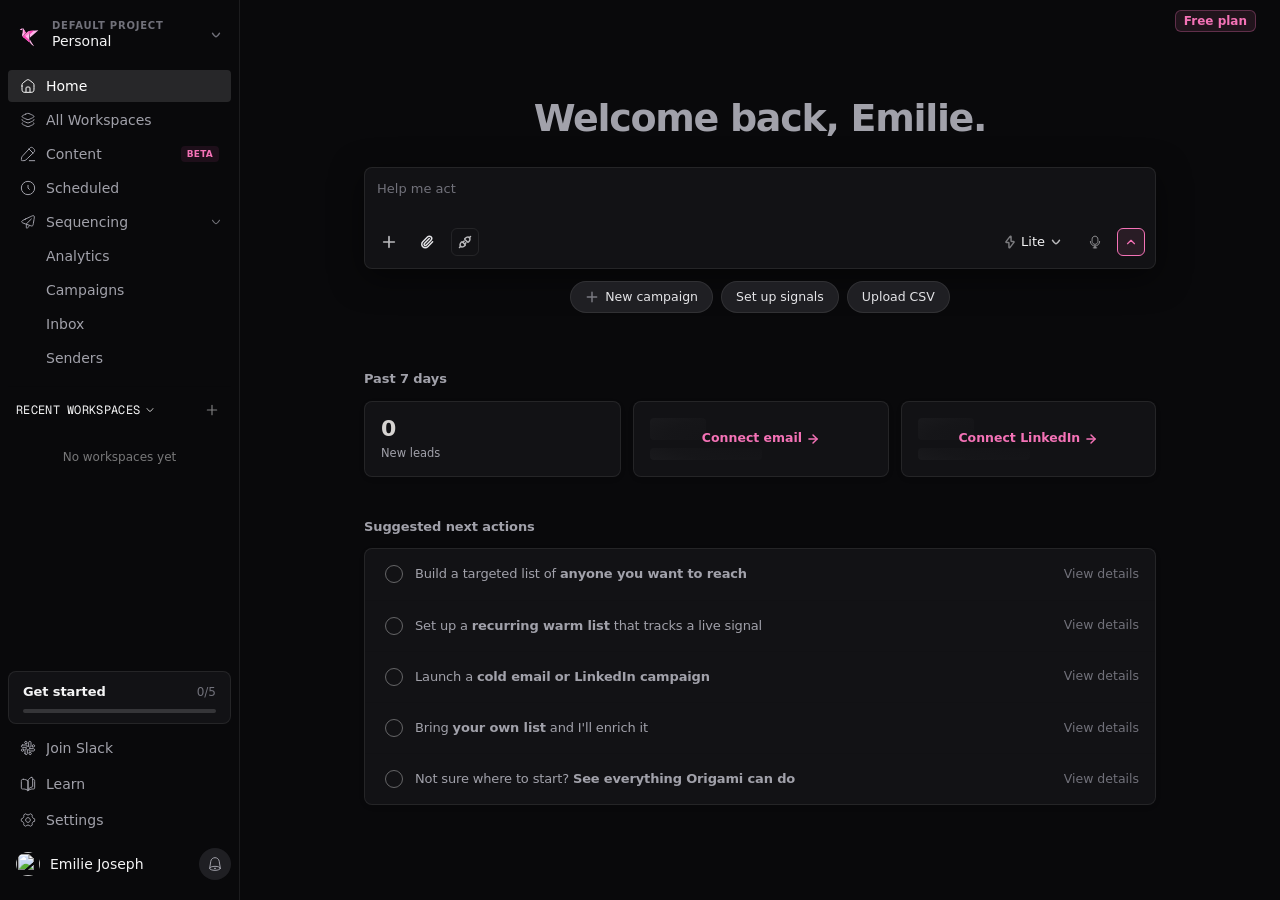
==== commit 8272ad62: "Update Connect email and Connect LinkedIn tooltips to match original screenshot 1:1" ====
--- a/dashboard.html
+++ b/dashboard.html
@@ -410,7 +410,39 @@
 </style>
 </head>
 				<body class="min-h-screen antialiased">
-					<div id="root"><div class="flex flex-col fixed inset-0 overflow-hidden"><div class="flex flex-1 min-h-0 overflow-hidden bg-white"><div class="hidden md:flex"><aside class="bg-[#f4f4f4] flex flex-col flex-shrink-0 sticky top-0 h-screen overflow-hidden select-none transition-all duration-300 ease-[cubic-bezier(0.4,0,0.2,1)] w-60"><div class="flex-1 overflow-hidden flex flex-col transition-all duration-200 px-2"><div class="mt-4 mb-2"><div class="flex items-center gap-0"><a class="flex-shrink-0 flex items-center rounded-md hover:bg-muted transition-colors h-8 ml-2 active" href="/dashboard" data-status="active" aria-current="page"><img alt="Origami" class="h-6 w-6" src="origami-logo.svg"></a><div class="flex-1 transition-opacity duration-200 pl-1 flex items-center min-w-0 opacity-100"><button type="button" aria-label="Switch project" class="group flex-1 min-w-0 flex items-center gap-1.5 rounded-md px-2 py-1 text-left transition-colors hover:bg-stone-200/50" aria-haspopup="dialog" aria-expanded="false" aria-controls="radix-_r_38_" data-state="closed" data-slot="popover-trigger"><span class="flex-1 min-w-0 flex flex-col"><span class="min-w-0 truncate text-[10px] font-semibold uppercase tracking-[0.08em] text-stone-400 leading-tight">Default project</span><span class="min-w-0 truncate text-sm font-medium text-foreground leading-tight">Personal</span></span><svg xmlns="http://www.w3.org/2000/svg" width="24" height="24" viewBox="0 0 24 24" fill="none" color="currentColor" class="w-3.5 h-3.5 flex-shrink-0 text-stone-400 transition-transform group-hover:text-stone-600" stroke-width="2.25" stroke="currentColor"><path d="M18 9.00005C18 9.00005 13.5811 15 12 15C10.4188 15 6 9 6 9" stroke="currentColor" stroke-linecap="round" stroke-linejoin="round" stroke-width="2.25"></path></svg></button></div></div></div><div class="flex flex-col mt-2 space-y-0.5"><div class="flex flex-col space-y-0.5"><div class="space-y-0.5"><div><a data-slot="popover-anchor" class="flex items-center h-8 rounded-md text-sm transition-colors duration-150 px-3 gap-2.5 bg-stone-300/35 text-stone-900 active" href="/dashboard" data-status="active" aria-current="page"><span class="relative flex-shrink-0"><svg xmlns="http://www.w3.org/2000/svg" width="24" height="24" viewBox="0 0 24 24" fill="none" color="currentColor" class="w-4 h-4 flex-shrink-0" stroke-width="1.5" stroke="currentColor"><path d="M3 11.9896V14.5C3 17.7998 3 19.4497 4.02513 20.4749C5.05025 21.5 6.70017 21.5 10 21.5H14C17.2998 21.5 18.9497 21.5 19.9749 20.4749C21 19.4497 21 17.7998 21 14.5V11.9896C21 10.3083 21 9.46773 20.6441 8.74005C20.2882 8.01237 19.6247 7.49628 18.2976 6.46411L16.2976 4.90855C14.2331 3.30285 13.2009 2.5 12 2.5C10.7991 2.5 9.76689 3.30285 7.70242 4.90855L5.70241 6.46411C4.37533 7.49628 3.71179 8.01237 3.3559 8.74005C3 9.46773 3 10.3083 3 11.9896Z" stroke="currentColor" stroke-linecap="round" stroke-linejoin="round" stroke-width="1.5"></path><path d="M15 21.5V16.5C15 15.0858 15 14.3787 14.5607 13.9393C14.1213 13.5 13.4142 13.5 12 13.5C10.5858 13.5 9.87868 13.5 9.43934 13.9393C9 14.3787 9 15.0858 9 16.5V21.5" stroke="currentColor" stroke-linecap="round" stroke-linejoin="round" stroke-width="1.5"></path></svg></span><span class="flex-1 truncate transition-opacity duration-200 opacity-100">Home</span><span class="flex h-3.5 w-3.5 flex-shrink-0 items-center justify-center"></span></a></div></div></div><div class="flex flex-col space-y-0.5"><div class="space-y-0.5"><div><a href="/workspaces" class="flex items-center h-8 rounded-md text-sm transition-colors duration-150 px-3 gap-2.5 text-stone-700 hover:text-stone-900 hover:bg-stone-200/40"><svg xmlns="http://www.w3.org/2000/svg" width="24" height="24" viewBox="0 0 24 24" fill="none" color="currentColor" class="w-4 h-4 flex-shrink-0" stroke-width="1.5" stroke="currentColor"><path d="M8.64298 3.14559L6.93816 3.93362C4.31272 5.14719 3 5.75397 3 6.75C3 7.74603 4.31272 8.35281 6.93817 9.56638L8.64298 10.3544C10.2952 11.1181 11.1214 11.5 12 11.5C12.8786 11.5 13.7048 11.1181 15.357 10.3544L17.0618 9.56638C19.6873 8.35281 21 7.74603 21 6.75C21 5.75397 19.6873 5.14719 17.0618 3.93362L15.357 3.14559C13.7048 2.38186 12.8786 2 12 2C11.1214 2 10.2952 2.38186 8.64298 3.14559Z" stroke="currentColor" stroke-linecap="round" stroke-linejoin="round" stroke-width="1.5"></path><path d="M20.788 11.0972C20.9293 11.2959 21 11.5031 21 11.7309C21 12.7127 19.6873 13.3109 17.0618 14.5072L15.357 15.284C13.7048 16.0368 12.8786 16.4133 12 16.4133C11.1214 16.4133 10.2952 16.0368 8.64298 15.284L6.93817 14.5072C4.31272 13.3109 3 12.7127 3 11.7309C3 11.5031 3.07067 11.2959 3.212 11.0972" stroke="currentColor" stroke-linecap="round" stroke-linejoin="round" stroke-width="1.5"></path><path d="M20.3767 16.2661C20.7922 16.5971 21 16.927 21 17.3176C21 18.2995 19.6873 18.8976 17.0618 20.0939L15.357 20.8707C13.7048 21.6236 12.8786 22 12 22C11.1214 22 10.2952 21.6236 8.64298 20.8707L6.93817 20.0939C4.31272 18.8976 3 18.2995 3 17.3176C3 16.927 3.20778 16.5971 3.62334 16.2661" stroke="currentColor" stroke-linecap="round" stroke-linejoin="round" stroke-width="1.5"></path></svg><span class="flex-1 truncate transition-opacity duration-200 opacity-100">All Workspaces</span></a></div></div></div><div class="flex flex-col space-y-0.5"><div class="space-y-0.5"><div><a href="/content" class="flex items-center h-8 rounded-md text-sm transition-colors duration-150 px-3 gap-2.5 text-stone-700 hover:text-stone-900 hover:bg-stone-200/40"><svg xmlns="http://www.w3.org/2000/svg" width="24" height="24" viewBox="0 0 24 24" fill="none" color="currentColor" class="w-4 h-4 flex-shrink-0" stroke-width="1.5" stroke="currentColor"><path d="M14.0737 3.88545C14.8189 3.07808 15.1915 2.6744 15.5874 2.43893C16.5427 1.87076 17.7191 1.85309 18.6904 2.39232C19.0929 2.6158 19.4769 3.00812 20.245 3.79276C21.0131 4.5774 21.3972 4.96972 21.6159 5.38093C22.1438 6.37312 22.1265 7.57479 21.5703 8.5507C21.3398 8.95516 20.9446 9.33578 20.1543 10.097L10.7506 19.1543C9.25288 20.5969 8.504 21.3182 7.56806 21.6837C6.63212 22.0493 5.6032 22.0224 3.54536 21.9686L3.26538 21.9613C2.63891 21.9449 2.32567 21.9367 2.14359 21.73C1.9615 21.5234 1.98636 21.2043 2.03608 20.5662L2.06308 20.2197C2.20301 18.4235 2.27297 17.5255 2.62371 16.7182C2.97444 15.9109 3.57944 15.2555 4.78943 13.9445L14.0737 3.88545Z" stroke="currentColor" stroke-linejoin="round" stroke-width="1.5"></path><path d="M13 4L20 11" stroke="currentColor" stroke-linejoin="round" stroke-width="1.5"></path><path d="M14 22L22 22" stroke="currentColor" stroke-linecap="round" stroke-linejoin="round" stroke-width="1.5"></path></svg><span class="flex-1 truncate transition-opacity duration-200 opacity-100">Content</span><span class="px-1.5 py-0.5 text-[9px] font-semibold uppercase tracking-wide text-[#D64A9E] bg-[#D64A9E]/10 rounded">Beta</span></a></div></div></div><div class="flex flex-col space-y-0.5"><div class="space-y-0.5"><div><a href="/scheduled" class="flex items-center h-8 rounded-md text-sm transition-colors duration-150 px-3 gap-2.5 text-stone-700 hover:text-stone-900 hover:bg-stone-200/40"><svg xmlns="http://www.w3.org/2000/svg" width="24" height="24" viewBox="0 0 24 24" fill="none" color="currentColor" class="w-4 h-4 flex-shrink-0" stroke-width="1.5" stroke="currentColor"><circle cx="12" cy="12" r="10" stroke="currentColor" stroke-width="1.5"></circle><path d="M12 8V12L14 14" stroke="currentColor" stroke-linecap="round" stroke-linejoin="round" stroke-width="1.5"></path></svg><span class="flex-1 truncate transition-opacity duration-200 opacity-100">Scheduled</span></a></div></div></div><div class="flex flex-col space-y-0.5"><button id="sequencing-toggle-btn" type="button" class="flex items-center h-8 rounded-md text-sm transition-colors duration-150 px-3 w-full gap-2.5 text-stone-700 hover:text-stone-900 hover:bg-stone-200/40 cursor-pointer" aria-expanded="true"><svg xmlns="http://www.w3.org/2000/svg" width="24" height="24" viewBox="0 0 24 24" fill="none" color="currentColor" class="w-4 h-4 flex-shrink-0" stroke-width="1.5" stroke="currentColor"><path d="M9.49811 15L16.9981 7.5" stroke="currentColor" stroke-linecap="round" stroke-linejoin="round" stroke-width="1.5"></path><path d="M8.00634 7.67888L15.327 4.21881C18.3688 2.78111 19.8897 2.06226 20.8598 2.78341C21.8299 3.50455 21.5527 5.14799 20.9984 8.43486L20.0435 14.0968C19.6811 16.246 19.4998 17.3205 18.6989 17.7891C17.8979 18.2577 16.8574 17.8978 14.7765 17.178L8.41077 14.9762C4.51917 13.6301 2.57337 12.9571 2.50019 11.6365C2.427 10.3159 4.28678 9.43692 8.00634 7.67888Z" stroke="currentColor" stroke-linecap="round" stroke-linejoin="round" stroke-width="1.5"></path><path d="M9.49811 15.5V17.7274C9.49811 20.101 9.49811 21.2878 10.2083 21.4771C10.9185 21.6663 11.6664 20.6789 13.1622 18.7039L13.9981 17.5" stroke="currentColor" stroke-linecap="round" stroke-linejoin="round" stroke-width="1.5"></path></svg><span class="flex-1 truncate transition-opacity duration-200 text-left opacity-100">Sequencing</span><svg id="sequencing-chevron" xmlns="http://www.w3.org/2000/svg" width="24" height="24" viewBox="0 0 24 24" fill="none" color="currentColor" class="w-3.5 h-3.5 flex-shrink-0 -mr-1 opacity-70 transition-transform duration-200" stroke-width="2" stroke="currentColor"><path d="M18 9.00005C18 9.00005 13.5811 15 12 15C10.4188 15 6 9 6 9" stroke="currentColor" stroke-linecap="round" stroke-linejoin="round" stroke-width="2"></path></svg></button><div id="sequencing-submenu" class="flex flex-col space-y-0.5"><a href="/sequences/analytics" class="flex items-center h-8 pl-[2.375rem] pr-3 rounded-md text-sm transition-colors duration-150 w-full text-stone-600 hover:text-stone-900 hover:bg-stone-200/40"><span class="truncate">Analytics</span></a><a href="/sequences" class="flex items-center h-8 pl-[2.375rem] pr-3 rounded-md text-sm transition-colors duration-150 w-full text-stone-600 hover:text-stone-900 hover:bg-stone-200/40"><span class="truncate">Campaigns</span></a><a href="/sequences/inbox" class="flex items-center h-8 pl-[2.375rem] pr-3 rounded-md text-sm transition-colors duration-150 w-full text-stone-600 hover:text-stone-900 hover:bg-stone-200/40"><span class="truncate">Inbox</span></a><a href="/sequences/senders" class="flex items-center h-8 pl-[2.375rem] pr-3 rounded-md text-sm transition-colors duration-150 w-full text-stone-600 hover:text-stone-900 hover:bg-stone-200/40"><span class="truncate">Senders</span></a></div></div></div><div class="flex flex-col mt-3 pt-3 min-h-0 flex-1 overflow-hidden transition-opacity duration-300 border-t border-foreground/[0.06] opacity-100"><div class="flex items-center justify-between mb-1 px-2 flex-shrink-0"><button class="flex items-center gap-1 text-xs font-mono text-foreground tracking-wide uppercase hover:text-foreground/70"><span>Recent Workspaces</span><svg xmlns="http://www.w3.org/2000/svg" width="24" height="24" viewBox="0 0 24 24" fill="none" color="currentColor" class="w-3 h-3 opacity-80 transition-transform duration-200" stroke-width="2" stroke="currentColor"><path d="M18 9.00005C18 9.00005 13.5811 15 12 15C10.4188 15 6 9 6 9" stroke="currentColor" stroke-linecap="round" stroke-linejoin="round" stroke-width="2"></path></svg></button><button class="p-1 rounded-md text-foreground/40 hover:text-stone-900 hover:bg-stone-200/40 transition-colors duration-150" title="New workspace"><svg xmlns="http://www.w3.org/2000/svg" width="24" height="24" viewBox="0 0 24 24" fill="none" color="currentColor" class="w-3.5 h-3.5 opacity-80" stroke-width="2" stroke="currentColor"><path d="M12 4V20M20 12H4" stroke="currentColor" stroke-linecap="round" stroke-linejoin="round" stroke-width="2"></path></svg></button></div><div class="relative h-full flex-1 min-h-0 mt-2 overflow-hidden"><div class="pointer-events-none absolute top-0 left-0 right-0 z-10 transition-opacity duration-200 bg-gradient-to-b from-[#f4f4f4] to-transparent opacity-0" style="height: 20px;"></div><div class="overflow-y-auto h-full scrollbar-hide"><div class="flex items-center justify-center py-4 text-xs text-foreground/40">No workspaces yet</div></div><div class="pointer-events-none absolute bottom-0 left-0 right-0 z-10 transition-opacity duration-200 bg-gradient-to-t from-[#f4f4f4] to-transparent opacity-100" style="height: 20px;"></div></div></div></div><div class="flex-shrink-0 pb-4 transition-all duration-200 px-2"><button type="button" class="mb-2 w-full rounded-xl border border-black/[0.06] bg-white px-3.5 py-2.5 text-left transition-colors hover:bg-stone-50" aria-haspopup="dialog" aria-expanded="false" aria-controls="radix-_r_4i_" data-state="closed" data-slot="popover-trigger"><span class="flex items-baseline justify-between gap-2"><span class="text-[13px] font-semibold tracking-[-0.1px] text-stone-800">Get started</span><span class="text-[12px] tabular-nums text-stone-400">0/5</span></span><span class="mt-2 block h-1 overflow-hidden rounded-full bg-black/[0.08]"><span class="block h-full rounded-full transition-[width] duration-200" style="width: 0%; background-color: rgb(214, 74, 158);"></span></span></button><a href="https://join.slack.com/t/origami-g5z3496/shared_invite/zt-41n9cosr7-NXEdcztT4u~Nd9Nil3NnXw" target="_blank" rel="noopener noreferrer" aria-label="Join Slack (opens in new tab)" class="flex items-center h-8 rounded-md text-sm transition-colors duration-150 mb-1 px-3 w-full gap-2.5 text-stone-700 hover:text-stone-900 hover:bg-stone-200/40"><svg xmlns="http://www.w3.org/2000/svg" width="24" height="24" viewBox="0 0 24 24" fill="none" color="currentColor" class="w-4 h-4 flex-shrink-0" stroke-width="1.5" stroke="currentColor"><path d="M13 9.25V3.75C13 2.7835 13.7835 2 14.75 2C15.7165 2 16.5 2.7835 16.5 3.75V9.25C16.5 10.2165 15.7165 11 14.75 11C13.7835 11 13 10.2165 13 9.25Z" stroke="currentColor" stroke-linecap="round" stroke-linejoin="round" stroke-width="1.5"></path><path d="M7.5 20.25V14.75C7.5 13.7835 8.2835 13 9.25 13C10.2165 13 11 13.7835 11 14.75V20.25C11 21.2165 10.2165 22 9.25 22C8.2835 22 7.5 21.2165 7.5 20.25Z" stroke="currentColor" stroke-linecap="round" stroke-linejoin="round" stroke-width="1.5"></path><path d="M14.75 13L20.25 13C21.2165 13 22 13.7835 22 14.75C22 15.7165 21.2165 16.5 20.25 16.5L14.75 16.5C13.7835 16.5 13 15.7165 13 14.75C13 13.7835 13.7835 13 14.75 13Z" stroke="currentColor" stroke-linecap="round" stroke-linejoin="round" stroke-width="1.5"></path><path d="M3.75 7.5L9.25 7.5C10.2165 7.5 11 8.2835 11 9.25C11 10.2165 10.2165 11 9.25 11L3.75 11C2.7835 11 2 10.2165 2 9.25C2 8.2835 2.7835 7.5 3.75 7.5Z" stroke="currentColor" stroke-linecap="round" stroke-linejoin="round" stroke-width="1.5"></path><path d="M7 3.75C7 4.7165 7.7835 5.5 8.75 5.5H10.5V3.75C10.5 2.7835 9.7165 2 8.75 2C7.7835 2 7 2.7835 7 3.75Z" stroke="currentColor" stroke-linejoin="round" stroke-width="1.5"></path><path d="M17 20.25C17 19.2835 16.2165 18.5 15.25 18.5H13.5V20.25C13.5 21.2165 14.2835 22 15.25 22C16.2165 22 17 21.2165 17 20.25Z" stroke="currentColor" stroke-linejoin="round" stroke-width="1.5"></path><path d="M20.25 7C19.2835 7 18.5 7.7835 18.5 8.75L18.5 10.5H20.25C21.2165 10.5 22 9.7165 22 8.75C22 7.7835 21.2165 7 20.25 7Z" stroke="currentColor" stroke-linejoin="round" stroke-width="1.5"></path><path d="M3.75 17C4.7165 17 5.5 16.2165 5.5 15.25V13.5L3.75 13.5C2.7835 13.5 2 14.2835 2 15.25C2 16.2165 2.7835 17 3.75 17Z" stroke="currentColor" stroke-linejoin="round" stroke-width="1.5"></path></svg><span class="flex-1 truncate text-left transition-opacity duration-200 opacity-100">Join Slack</span></a><a href="/learn" class="flex items-center h-8 rounded-md text-sm transition-colors duration-150 mb-1 px-3 w-full gap-2.5 text-stone-700 hover:text-stone-900 hover:bg-stone-200/40"><svg xmlns="http://www.w3.org/2000/svg" width="24" height="24" viewBox="0 0 24 24" fill="none" color="currentColor" class="w-4 h-4 flex-shrink-0" stroke-width="1.5" stroke="currentColor"><path d="M17.5055 2.01874C12.8289 2.83455 12 7.5 12 7.5V22C12 22 12.8867 17.1272 18.0004 16.5588C18.5493 16.4978 19 16.0576 19 15.5058V3.39309C19 2.5654 18.3216 1.87638 17.5055 2.01874Z" stroke="currentColor" stroke-linecap="round" stroke-linejoin="round" stroke-width="1.5"></path><path d="M5.33333 5.00001C7.79379 4.99657 10.1685 5.88709 12 7.5V22C10.1685 20.3871 7.79379 19.4966 5.33333 19.5C3.77132 19.5 2.99032 19.5 2.64526 19.2792C2.4381 19.1466 2.35346 19.0619 2.22086 18.8547C2 18.5097 2 17.8941 2 16.6629V8.40322C2 6.97543 2 6.26154 2.54874 5.68286C3.09748 5.10418 3.65923 5.07432 4.78272 5.0146C4.965 5.00491 5.14858 5.00001 5.33333 5.00001Z" stroke="currentColor" stroke-linecap="round" stroke-linejoin="round" stroke-width="1.5"></path><path d="M12 22.001C13.8315 20.3881 16.2062 19.4976 18.6667 19.501C20.2287 19.501 21.0097 19.501 21.3547 19.2802C21.5619 19.1476 21.6465 19.0629 21.7791 18.8558C22 18.5107 22 17.8951 22 16.6639V8.40424C22 6.97645 22 6.26256 21.4513 5.68388C20.9025 5.1052 20.1235 5.05972 19 5" stroke="currentColor" stroke-linecap="round" stroke-linejoin="round" stroke-width="1.5"></path></svg><span class="flex-1 truncate text-left transition-opacity duration-200 opacity-100">Learn</span></a><a href="/settings?source=%2Fdashboard" class="flex items-center h-8 rounded-md text-sm transition-colors duration-150 mb-2 px-3 w-full gap-2.5 text-stone-700 hover:text-stone-900 hover:bg-stone-200/40"><svg xmlns="http://www.w3.org/2000/svg" width="24" height="24" viewBox="0 0 24 24" fill="none" color="currentColor" class="w-4 h-4 flex-shrink-0" stroke-width="1.5" stroke="currentColor"><path d="M15.5 12C15.5 13.933 13.933 15.5 12 15.5C10.067 15.5 8.5 13.933 8.5 12C8.5 10.067 10.067 8.5 12 8.5C13.933 8.5 15.5 10.067 15.5 12Z" stroke="currentColor" stroke-width="1.5"></path><path d="M21.011 14.0965C21.5329 13.9558 21.7939 13.8854 21.8969 13.7508C22 13.6163 22 13.3998 22 12.9669V11.0332C22 10.6003 22 10.3838 21.8969 10.2493C21.7938 10.1147 21.5329 10.0443 21.011 9.90358C19.0606 9.37759 17.8399 7.33851 18.3433 5.40087C18.4817 4.86799 18.5509 4.60156 18.4848 4.44529C18.4187 4.28902 18.2291 4.18134 17.8497 3.96596L16.125 2.98673C15.7528 2.77539 15.5667 2.66972 15.3997 2.69222C15.2326 2.71472 15.0442 2.90273 14.6672 3.27873C13.208 4.73448 10.7936 4.73442 9.33434 3.27864C8.95743 2.90263 8.76898 2.71463 8.60193 2.69212C8.43489 2.66962 8.24877 2.77529 7.87653 2.98663L6.15184 3.96587C5.77253 4.18123 5.58287 4.28891 5.51678 4.44515C5.45068 4.6014 5.51987 4.86787 5.65825 5.4008C6.16137 7.3385 4.93972 9.37763 2.98902 9.9036C2.46712 10.0443 2.20617 10.1147 2.10308 10.2492C2 10.3838 2 10.6003 2 11.0332V12.9669C2 13.3998 2 13.6163 2.10308 13.7508C2.20615 13.8854 2.46711 13.9558 2.98902 14.0965C4.9394 14.6225 6.16008 16.6616 5.65672 18.5992C5.51829 19.1321 5.44907 19.3985 5.51516 19.5548C5.58126 19.7111 5.77092 19.8188 6.15025 20.0341L7.87495 21.0134C8.24721 21.2247 8.43334 21.3304 8.6004 21.3079C8.76746 21.2854 8.95588 21.0973 9.33271 20.7213C10.7927 19.2644 13.2088 19.2643 14.6689 20.7212C15.0457 21.0973 15.2341 21.2853 15.4012 21.3078C15.5682 21.3303 15.7544 21.2246 16.1266 21.0133L17.8513 20.034C18.2307 19.8187 18.4204 19.711 18.4864 19.5547C18.5525 19.3984 18.4833 19.132 18.3448 18.5991C17.8412 16.6616 19.0609 14.6226 21.011 14.0965Z" stroke="currentColor" stroke-linecap="round" stroke-width="1.5"></path></svg><span class="flex-1 truncate text-left transition-opacity duration-200 opacity-100">Settings</span></a><div class="flex items-center gap-1"><button class="flex items-center rounded-md hover:bg-muted transition-colors outline-none py-2 min-w-0 flex-1 gap-2.5 px-2" type="button" aria-haspopup="dialog" aria-expanded="false" aria-controls="radix-_r_3f_" data-state="closed" data-slot="popover-trigger"><img alt="Emilie Joseph" class="w-6 h-6 rounded-full object-cover flex-shrink-0" src="https://img.clerk.com/eyJ0eXBlIjoicHJveHkiLCJzcmMiOiJodHRwczovL2ltYWdlcy5jbGVyay5kZXYvb2F1dGhfZ29vZ2xlL2ltZ18zR2NYYlRySVpha2ZNcmdKbnRNaDhFQ2pzb1AifQ"><span class="text-sm font-medium text-foreground truncate transition-opacity duration-200 opacity-100">Emilie Joseph</span></button><button type="button" aria-label="Releases" title="Releases" class="relative flex h-8 w-8 flex-shrink-0 items-center justify-center rounded-full text-stone-400 transition-colors duration-150 hover:bg-stone-200/40 hover:text-stone-600" aria-haspopup="dialog" aria-expanded="false" aria-controls="radix-_r_3h_" data-state="closed" data-slot="popover-trigger"><svg xmlns="http://www.w3.org/2000/svg" width="24" height="24" viewBox="0 0 24 24" fill="none" color="currentColor" class="h-4 w-4" stroke-width="1.5" stroke="currentColor"><path d="M20 18.5011L18.349 7.93407C17.8603 4.80601 15.166 2.5 12 2.5C8.83398 2.5 6.13971 4.80601 5.65098 7.93407L4 18.5011" stroke="currentColor" stroke-linecap="round" stroke-linejoin="round" stroke-width="1.5"></path><path d="M20 18.5C20 16.8431 16.4183 15.5 12 15.5C7.58172 15.5 4 16.8431 4 18.5C4 20.1569 7.58172 21.5 12 21.5C16.4183 21.5 20 20.1569 20 18.5Z" stroke="currentColor" stroke-linecap="round" stroke-linejoin="round" stroke-width="1.5"></path><path d="M13 18.5H11" stroke="currentColor" stroke-linecap="round" stroke-linejoin="round" stroke-width="1.5"></path></svg></button></div></div></aside></div><div class="fixed inset-0 bg-black/40 z-50 transition-opacity duration-300 md:hidden opacity-0 pointer-events-none"></div><aside class="fixed top-0 left-0 bottom-0 w-72 bg-[#FAFAFA] z-50 flex flex-col transition-transform duration-300 ease-[cubic-bezier(0.32,0.72,0,1)] md:hidden -translate-x-full"><div class="flex items-center justify-between px-4 pt-4 pb-2"><a href="/dashboard" class="flex items-center gap-2 active" data-status="active" aria-current="page"><img alt="Origami" class="h-6 w-6" src="origami-logo.svg"></a><button class="p-2 text-foreground/50 hover:text-foreground rounded-lg transition-colors"><svg xmlns="http://www.w3.org/2000/svg" width="24" height="24" viewBox="0 0 24 24" fill="none" color="currentColor" class="w-5 h-5 opacity-80" stroke-width="2.5" stroke="currentColor"><path d="M18 6L6.00081 17.9992M17.9992 18L6 6.00085" stroke="currentColor" stroke-linecap="round" stroke-linejoin="round" stroke-width="2.5"></path></svg></button></div><div class="px-3 mb-2 flex"><button type="button" aria-label="Switch project" class="group flex-1 min-w-0 flex items-center gap-1.5 rounded-md px-2 py-1 text-left transition-colors hover:bg-stone-200/50" aria-haspopup="dialog" aria-expanded="false" aria-controls="radix-_r_m_" data-state="closed" data-slot="popover-trigger"><span class="flex-1 min-w-0 flex flex-col"><span class="min-w-0 truncate text-[10px] font-semibold uppercase tracking-[0.08em] text-stone-400 leading-tight">Default project</span><span class="min-w-0 truncate text-sm font-medium text-foreground leading-tight">Personal</span></span><svg xmlns="http://www.w3.org/2000/svg" width="24" height="24" viewBox="0 0 24 24" fill="none" color="currentColor" class="w-3.5 h-3.5 flex-shrink-0 text-stone-400 transition-transform group-hover:text-stone-600" stroke-width="2.25" stroke="currentColor"><path d="M18 9.00005C18 9.00005 13.5811 15 12 15C10.4188 15 6 9 6 9" stroke="currentColor" stroke-linecap="round" stroke-linejoin="round" stroke-width="2.25"></path></svg></button></div><div class="flex-1 min-h-0 overflow-y-auto px-3"><div class="space-y-0.5"><a href="/dashboard" class="flex items-center gap-3 h-11 px-3 rounded-lg text-sm transition-colors bg-foreground/[0.08] text-foreground font-medium active" data-status="active" aria-current="page"><svg xmlns="http://www.w3.org/2000/svg" width="24" height="24" viewBox="0 0 24 24" fill="none" color="currentColor" class="w-[18px] h-[18px] flex-shrink-0 opacity-80" stroke-width="2.5" stroke="currentColor"><path d="M3 11.9896V14.5C3 17.7998 3 19.4497 4.02513 20.4749C5.05025 21.5 6.70017 21.5 10 21.5H14C17.2998 21.5 18.9497 21.5 19.9749 20.4749C21 19.4497 21 17.7998 21 14.5V11.9896C21 10.3083 21 9.46773 20.6441 8.74005C20.2882 8.01237 19.6247 7.49628 18.2976 6.46411L16.2976 4.90855C14.2331 3.30285 13.2009 2.5 12 2.5C10.7991 2.5 9.76689 3.30285 7.70242 4.90855L5.70241 6.46411C4.37533 7.49628 3.71179 8.01237 3.3559 8.74005C3 9.46773 3 10.3083 3 11.9896Z" stroke="currentColor" stroke-linecap="round" stroke-linejoin="round" stroke-width="2.5"></path><path d="M15 21.5V16.5C15 15.0858 15 14.3787 14.5607 13.9393C14.1213 13.5 13.4142 13.5 12 13.5C10.5858 13.5 9.87868 13.5 9.43934 13.9393C9 14.3787 9 15.0858 9 16.5V21.5" stroke="currentColor" stroke-linecap="round" stroke-linejoin="round" stroke-width="2.5"></path></svg><span>Home</span></a><a href="/workspaces" class="flex items-center gap-3 h-11 px-3 rounded-lg text-sm transition-colors text-foreground/60 hover:text-foreground hover:bg-foreground/[0.05]"><svg xmlns="http://www.w3.org/2000/svg" width="24" height="24" viewBox="0 0 24 24" fill="none" color="currentColor" class="w-[18px] h-[18px] flex-shrink-0 opacity-80" stroke-width="2.5" stroke="currentColor"><path d="M8.64298 3.14559L6.93816 3.93362C4.31272 5.14719 3 5.75397 3 6.75C3 7.74603 4.31272 8.35281 6.93817 9.56638L8.64298 10.3544C10.2952 11.1181 11.1214 11.5 12 11.5C12.8786 11.5 13.7048 11.1181 15.357 10.3544L17.0618 9.56638C19.6873 8.35281 21 7.74603 21 6.75C21 5.75397 19.6873 5.14719 17.0618 3.93362L15.357 3.14559C13.7048 2.38186 12.8786 2 12 2C11.1214 2 10.2952 2.38186 8.64298 3.14559Z" stroke="currentColor" stroke-linecap="round" stroke-linejoin="round" stroke-width="2.5"></path><path d="M20.788 11.0972C20.9293 11.2959 21 11.5031 21 11.7309C21 12.7127 19.6873 13.3109 17.0618 14.5072L15.357 15.284C13.7048 16.0368 12.8786 16.4133 12 16.4133C11.1214 16.4133 10.2952 16.0368 8.64298 15.284L6.93817 14.5072C4.31272 13.3109 3 12.7127 3 11.7309C3 11.5031 3.07067 11.2959 3.212 11.0972" stroke="currentColor" stroke-linecap="round" stroke-linejoin="round" stroke-width="2.5"></path><path d="M20.3767 16.2661C20.7922 16.5971 21 16.927 21 17.3176C21 18.2995 19.6873 18.8976 17.0618 20.0939L15.357 20.8707C13.7048 21.6236 12.8786 22 12 22C11.1214 22 10.2952 21.6236 8.64298 20.8707L6.93817 20.0939C4.31272 18.8976 3 18.2995 3 17.3176C3 16.927 3.20778 16.5971 3.62334 16.2661" stroke="currentColor" stroke-linecap="round" stroke-linejoin="round" stroke-width="2.5"></path></svg><span>All Workspaces</span></a><a href="/content" class="flex items-center gap-3 h-11 px-3 rounded-lg text-sm transition-colors text-foreground/60 hover:text-foreground hover:bg-foreground/[0.05]"><svg xmlns="http://www.w3.org/2000/svg" width="24" height="24" viewBox="0 0 24 24" fill="none" color="currentColor" class="w-[18px] h-[18px] flex-shrink-0 opacity-80" stroke-width="2.5" stroke="currentColor"><path d="M14.0737 3.88545C14.8189 3.07808 15.1915 2.6744 15.5874 2.43893C16.5427 1.87076 17.7191 1.85309 18.6904 2.39232C19.0929 2.6158 19.4769 3.00812 20.245 3.79276C21.0131 4.5774 21.3972 4.96972 21.6159 5.38093C22.1438 6.37312 22.1265 7.57479 21.5703 8.5507C21.3398 8.95516 20.9446 9.33578 20.1543 10.097L10.7506 19.1543C9.25288 20.5969 8.504 21.3182 7.56806 21.6837C6.63212 22.0493 5.6032 22.0224 3.54536 21.9686L3.26538 21.9613C2.63891 21.9449 2.32567 21.9367 2.14359 21.73C1.9615 21.5234 1.98636 21.2043 2.03608 20.5662L2.06308 20.2197C2.20301 18.4235 2.27297 17.5255 2.62371 16.7182C2.97444 15.9109 3.57944 15.2555 4.78943 13.9445L14.0737 3.88545Z" stroke="currentColor" stroke-linejoin="round" stroke-width="2.5"></path><path d="M13 4L20 11" stroke="currentColor" stroke-linejoin="round" stroke-width="2.5"></path><path d="M14 22L22 22" stroke="currentColor" stroke-linecap="round" stroke-linejoin="round" stroke-width="2.5"></path></svg><span>Content</span><span class="ml-auto px-1.5 py-0.5 text-[10px] font-semibold uppercase tracking-wide leading-none rounded text-[#D64A9E] bg-[#D64A9E]/10 flex-shrink-0">New</span></a><a href="/scheduled" class="flex items-center gap-3 h-11 px-3 rounded-lg text-sm transition-colors text-foreground/60 hover:text-foreground hover:bg-foreground/[0.05]"><svg xmlns="http://www.w3.org/2000/svg" width="24" height="24" viewBox="0 0 24 24" fill="none" color="currentColor" class="w-[18px] h-[18px] flex-shrink-0 opacity-80" stroke-width="2.5" stroke="currentColor"><circle cx="12" cy="12" r="10" stroke="currentColor" stroke-width="2.5"></circle><path d="M12 8V12L14 14" stroke="currentColor" stroke-linecap="round" stroke-linejoin="round" stroke-width="2.5"></path></svg><span>Scheduled</span></a><a href="/learn" class="flex items-center gap-3 h-11 px-3 rounded-lg text-sm transition-colors text-foreground/60 hover:text-foreground hover:bg-foreground/[0.05]"><svg xmlns="http://www.w3.org/2000/svg" width="24" height="24" viewBox="0 0 24 24" fill="none" color="currentColor" class="w-[18px] h-[18px] flex-shrink-0 opacity-80" stroke-width="2.5" stroke="currentColor"><path d="M17.5055 2.01874C12.8289 2.83455 12 7.5 12 7.5V22C12 22 12.8867 17.1272 18.0004 16.5588C18.5493 16.4978 19 16.0576 19 15.5058V3.39309C19 2.5654 18.3216 1.87638 17.5055 2.01874Z" stroke="currentColor" stroke-linecap="round" stroke-linejoin="round" stroke-width="2.5"></path><path d="M5.33333 5.00001C7.79379 4.99657 10.1685 5.88709 12 7.5V22C10.1685 20.3871 7.79379 19.4966 5.33333 19.5C3.77132 19.5 2.99032 19.5 2.64526 19.2792C2.4381 19.1466 2.35346 19.0619 2.22086 18.8547C2 18.5097 2 17.8941 2 16.6629V8.40322C2 6.97543 2 6.26154 2.54874 5.68286C3.09748 5.10418 3.65923 5.07432 4.78272 5.0146C4.965 5.00491 5.14858 5.00001 5.33333 5.00001Z" stroke="currentColor" stroke-linecap="round" stroke-linejoin="round" stroke-width="2.5"></path><path d="M12 22.001C13.8315 20.3881 16.2062 19.4976 18.6667 19.501C20.2287 19.501 21.0097 19.501 21.3547 19.2802C21.5619 19.1476 21.6465 19.0629 21.7791 18.8558C22 18.5107 22 17.8951 22 16.6639V8.40424C22 6.97645 22 6.26256 21.4513 5.68388C20.9025 5.1052 20.1235 5.05972 19 5" stroke="currentColor" stroke-linecap="round" stroke-linejoin="round" stroke-width="2.5"></path></svg><span>Learn</span></a></div><div class="mt-1 space-y-0.5"><button type="button" aria-expanded="true" class="flex w-full items-center gap-3 h-11 px-3 rounded-lg text-sm transition-colors min-w-0 text-foreground/60 hover:text-foreground hover:bg-foreground/[0.05]"><svg xmlns="http://www.w3.org/2000/svg" width="24" height="24" viewBox="0 0 24 24" fill="none" color="currentColor" class="w-[18px] h-[18px] flex-shrink-0 opacity-80" stroke-width="2.5" stroke="currentColor"><path d="M9.49811 15L16.9981 7.5" stroke="currentColor" stroke-linecap="round" stroke-linejoin="round" stroke-width="2.5"></path><path d="M8.00634 7.67888L15.327 4.21881C18.3688 2.78111 19.8897 2.06226 20.8598 2.78341C21.8299 3.50455 21.5527 5.14799 20.9984 8.43486L20.0435 14.0968C19.6811 16.246 19.4998 17.3205 18.6989 17.7891C17.8979 18.2577 16.8574 17.8978 14.7765 17.178L8.41077 14.9762C4.51917 13.6301 2.57337 12.9571 2.50019 11.6365C2.427 10.3159 4.28678 9.43692 8.00634 7.67888Z" stroke="currentColor" stroke-linecap="round" stroke-linejoin="round" stroke-width="2.5"></path><path d="M9.49811 15.5V17.7274C9.49811 20.101 9.49811 21.2878 10.2083 21.4771C10.9185 21.6663 11.6664 20.6789 13.1622 18.7039L13.9981 17.5" stroke="currentColor" stroke-linecap="round" stroke-linejoin="round" stroke-width="2.5"></path></svg><span class="flex-1 text-left">Sequencing</span><svg id="sequencing-chevron" xmlns="http://www.w3.org/2000/svg" width="24" height="24" viewBox="0 0 24 24" fill="none" color="currentColor" class="w-4 h-4 flex-shrink-0 opacity-70 transition-transform duration-200" stroke-width="2.5" stroke="currentColor"><path d="M18 9.00005C18 9.00005 13.5811 15 12 15C10.4188 15 6 9 6 9" stroke="currentColor" stroke-linecap="round" stroke-linejoin="round" stroke-width="2.5"></path></svg></button><div class="space-y-0.5 pl-3 ml-3 border-l border-foreground/10"><a href="/sequences/analytics" class="flex items-center gap-3 h-10 px-3 rounded-lg text-sm transition-colors text-foreground/60 hover:text-foreground hover:bg-foreground/[0.05]"><svg xmlns="http://www.w3.org/2000/svg" width="24" height="24" viewBox="0 0 24 24" fill="none" color="currentColor" class="w-4 h-4 flex-shrink-0 opacity-80" stroke-width="2.5" stroke="currentColor"><path d="M15 21V6C15 5.06812 15 4.60218 14.8478 4.23463C14.6448 3.74458 14.2554 3.35523 13.7654 3.15224C13.3978 3 12.9319 3 12 3C11.0681 3 10.6022 3 10.2346 3.15224C9.74458 3.35523 9.35523 3.74458 9.15224 4.23463C9 4.60218 9 5.06812 9 6V21H15Z" stroke="currentColor" stroke-linecap="round" stroke-linejoin="round" stroke-width="2.5"></path><path d="M17 8H15V21H17C18.8856 21 19.8284 21 20.4142 20.4142C21 19.8284 21 18.8856 21 17V12C21 10.1144 21 9.17157 20.4142 8.58579C19.8284 8 18.8856 8 17 8Z" stroke="currentColor" stroke-linecap="round" stroke-linejoin="round" stroke-width="2.5"></path><path d="M9 13H7C5.11438 13 4.17157 13 3.58579 13.5858C3 14.1716 3 15.1144 3 17C3 18.8856 3 19.8284 3.58579 20.4142C4.17157 21 5.11438 21 7 21H9V13Z" stroke="currentColor" stroke-linecap="round" stroke-linejoin="round" stroke-width="2.5"></path></svg><span>Analytics</span></a><a href="/sequences" class="flex items-center gap-3 h-10 px-3 rounded-lg text-sm transition-colors text-foreground/60 hover:text-foreground hover:bg-foreground/[0.05]"><svg xmlns="http://www.w3.org/2000/svg" width="24" height="24" viewBox="0 0 24 24" fill="none" color="currentColor" class="w-4 h-4 flex-shrink-0 opacity-80" stroke-width="2.5" stroke="currentColor"><path d="M14.9263 4.41103L8.27352 7.60452C7.76151 7.85029 7.21443 7.91187 6.65675 7.78693C6.29177 7.70517 6.10926 7.66429 5.9623 7.64751C4.13743 7.43912 3 8.88342 3 10.5443V11.4557C3 13.1166 4.13743 14.5609 5.9623 14.3525C6.10926 14.3357 6.29178 14.2948 6.65675 14.2131C7.21443 14.0881 7.76151 14.1497 8.27352 14.3955L14.9263 17.589C16.4534 18.3221 17.217 18.6886 18.0684 18.4029C18.9197 18.1172 19.2119 17.5041 19.7964 16.278C21.4012 12.9112 21.4012 9.08885 19.7964 5.72196C19.2119 4.49586 18.9197 3.88281 18.0684 3.5971C17.217 3.3114 16.4534 3.67794 14.9263 4.41103Z" stroke="currentColor" stroke-linecap="round" stroke-linejoin="round" stroke-width="2.5"></path><path d="M13 17V17.5C13 18.7841 13 19.4261 12.776 19.7886C12.4773 20.2719 11.9312 20.545 11.3653 20.4939C10.9409 20.4557 10.4273 20.0704 9.4 19.3L8.2 18.4C7.22253 17.6669 7 17.2218 7 16V14.5" stroke="currentColor" stroke-linecap="round" stroke-linejoin="round" stroke-width="2.5"></path><path d="M7.5 14V8" stroke="currentColor" stroke-linecap="round" stroke-linejoin="round" stroke-width="2.5"></path></svg><span>Campaigns</span></a><a href="/sequences/inbox" class="flex items-center gap-3 h-10 px-3 rounded-lg text-sm transition-colors text-foreground/60 hover:text-foreground hover:bg-foreground/[0.05]"><svg xmlns="http://www.w3.org/2000/svg" width="24" height="24" viewBox="0 0 24 24" fill="none" color="currentColor" class="w-4 h-4 flex-shrink-0 opacity-80" stroke-width="2.5" stroke="currentColor"><path d="M2.5 12C2.5 7.52166 2.5 5.28249 3.89124 3.89124C5.28249 2.5 7.52166 2.5 12 2.5C16.4783 2.5 18.7175 2.5 20.1088 3.89124C21.5 5.28249 21.5 7.52166 21.5 12C21.5 16.4783 21.5 18.7175 20.1088 20.1088C18.7175 21.5 16.4783 21.5 12 21.5C7.52166 21.5 5.28249 21.5 3.89124 20.1088C2.5 18.7175 2.5 16.4783 2.5 12Z" stroke="currentColor" stroke-linecap="round" stroke-linejoin="round" stroke-width="2.5"></path><path d="M21.5 13.5H16.5743C15.7322 13.5 15.0706 14.2036 14.6995 14.9472C14.2963 15.7551 13.4889 16.5 12 16.5C10.5111 16.5 9.70373 15.7551 9.30054 14.9472C8.92942 14.2036 8.26777 13.5 7.42566 13.5H2.5" stroke="currentColor" stroke-linejoin="round" stroke-width="2.5"></path></svg><span>Inbox</span></a><a href="/sequences/senders" class="flex items-center gap-3 h-10 px-3 rounded-lg text-sm transition-colors text-foreground/60 hover:text-foreground hover:bg-foreground/[0.05]"><svg xmlns="http://www.w3.org/2000/svg" width="24" height="24" viewBox="0 0 24 24" fill="none" color="currentColor" class="w-4 h-4 flex-shrink-0 opacity-80" stroke-width="2.5" stroke="currentColor"><path d="M15.5 2V6M8.5 6V2" stroke="currentColor" stroke-linecap="round" stroke-linejoin="round" stroke-width="2.5"></path><path d="M6.00446 7.61331C5.93719 6.74273 6.63957 6 7.53014 6H16.4699C17.3604 6 18.0628 6.74273 17.9955 7.61331L17.8117 9.99197C17.6796 11.7019 17.1011 13.3498 16.132 14.7773L15.5312 15.6622C14.9638 16.4979 14.0077 17 12.9838 17H11.0162C9.99228 17 9.03617 16.4979 8.46881 15.6622L7.86803 14.7773C6.89885 13.3498 6.32041 11.7019 6.18827 9.99197L6.00446 7.61331Z" stroke="currentColor" stroke-width="2.5"></path><path d="M12 17V22" stroke="currentColor" stroke-linecap="round" stroke-linejoin="round" stroke-width="2.5"></path><path d="M11 9H13" stroke="currentColor" stroke-linecap="round" stroke-linejoin="round" stroke-width="2.5"></path></svg><span>Senders</span></a></div></div></div><div class="flex-shrink-0 border-t border-border px-3 py-3 space-y-0.5"><button type="button" aria-label="Releases" class="flex w-full items-center gap-3 h-11 px-3 rounded-lg text-sm text-foreground/60 transition-colors hover:text-foreground hover:bg-foreground/[0.05]" aria-haspopup="dialog" aria-expanded="false" aria-controls="radix-_r_q_" data-state="closed" data-slot="sheet-trigger"><svg xmlns="http://www.w3.org/2000/svg" width="24" height="24" viewBox="0 0 24 24" fill="none" color="currentColor" class="w-[18px] h-[18px] flex-shrink-0 opacity-80" stroke-width="2.5" stroke="currentColor"><path d="M20 18.5011L18.349 7.93407C17.8603 4.80601 15.166 2.5 12 2.5C8.83398 2.5 6.13971 4.80601 5.65098 7.93407L4 18.5011" stroke="currentColor" stroke-linecap="round" stroke-linejoin="round" stroke-width="2.5"></path><path d="M20 18.5C20 16.8431 16.4183 15.5 12 15.5C7.58172 15.5 4 16.8431 4 18.5C4 20.1569 7.58172 21.5 12 21.5C16.4183 21.5 20 20.1569 20 18.5Z" stroke="currentColor" stroke-linecap="round" stroke-linejoin="round" stroke-width="2.5"></path><path d="M13 18.5H11" stroke="currentColor" stroke-linecap="round" stroke-linejoin="round" stroke-width="2.5"></path></svg><span class="flex-1 text-left">What's New</span></button><a href="https://join.slack.com/t/origami-g5z3496/shared_invite/zt-41n9cosr7-NXEdcztT4u~Nd9Nil3NnXw" target="_blank" rel="noopener noreferrer" aria-label="Join Slack (opens in new tab)" class="flex items-center gap-3 h-11 px-3 rounded-lg text-sm w-full text-foreground/60 hover:text-foreground hover:bg-foreground/[0.05] transition-colors"><svg xmlns="http://www.w3.org/2000/svg" width="24" height="24" viewBox="0 0 24 24" fill="none" color="currentColor" class="w-[18px] h-[18px] flex-shrink-0 opacity-80" stroke-width="2.5" stroke="currentColor"><path d="M13 9.25V3.75C13 2.7835 13.7835 2 14.75 2C15.7165 2 16.5 2.7835 16.5 3.75V9.25C16.5 10.2165 15.7165 11 14.75 11C13.7835 11 13 10.2165 13 9.25Z" stroke="currentColor" stroke-linecap="round" stroke-linejoin="round" stroke-width="2.5"></path><path d="M7.5 20.25V14.75C7.5 13.7835 8.2835 13 9.25 13C10.2165 13 11 13.7835 11 14.75V20.25C11 21.2165 10.2165 22 9.25 22C8.2835 22 7.5 21.2165 7.5 20.25Z" stroke="currentColor" stroke-linecap="round" stroke-linejoin="round" stroke-width="2.5"></path><path d="M14.75 13L20.25 13C21.2165 13 22 13.7835 22 14.75C22 15.7165 21.2165 16.5 20.25 16.5L14.75 16.5C13.7835 16.5 13 15.7165 13 14.75C13 13.7835 13.7835 13 14.75 13Z" stroke="currentColor" stroke-linecap="round" stroke-linejoin="round" stroke-width="2.5"></path><path d="M3.75 7.5L9.25 7.5C10.2165 7.5 11 8.2835 11 9.25C11 10.2165 10.2165 11 9.25 11L3.75 11C2.7835 11 2 10.2165 2 9.25C2 8.2835 2.7835 7.5 3.75 7.5Z" stroke="currentColor" stroke-linecap="round" stroke-linejoin="round" stroke-width="2.5"></path><path d="M7 3.75C7 4.7165 7.7835 5.5 8.75 5.5H10.5V3.75C10.5 2.7835 9.7165 2 8.75 2C7.7835 2 7 2.7835 7 3.75Z" stroke="currentColor" stroke-linejoin="round" stroke-width="2.5"></path><path d="M17 20.25C17 19.2835 16.2165 18.5 15.25 18.5H13.5V20.25C13.5 21.2165 14.2835 22 15.25 22C16.2165 22 17 21.2165 17 20.25Z" stroke="currentColor" stroke-linejoin="round" stroke-width="2.5"></path><path d="M20.25 7C19.2835 7 18.5 7.7835 18.5 8.75L18.5 10.5H20.25C21.2165 10.5 22 9.7165 22 8.75C22 7.7835 21.2165 7 20.25 7Z" stroke="currentColor" stroke-linejoin="round" stroke-width="2.5"></path><path d="M3.75 17C4.7165 17 5.5 16.2165 5.5 15.25V13.5L3.75 13.5C2.7835 13.5 2 14.2835 2 15.25C2 16.2165 2.7835 17 3.75 17Z" stroke="currentColor" stroke-linejoin="round" stroke-width="2.5"></path></svg><span class="flex-1 text-left">Join Slack</span><svg xmlns="http://www.w3.org/2000/svg" width="24" height="24" viewBox="0 0 24 24" fill="none" color="currentColor" class="w-3.5 h-3.5 opacity-50" stroke-width="2.5" stroke="currentColor"><path d="M9 6.65032C9 6.65032 15.9383 6.10759 16.9154 7.08463C17.8924 8.06167 17.3496 15 17.3496 15M16.5 7.5L6.5 17.5" stroke="currentColor" stroke-linecap="round" stroke-linejoin="round" stroke-width="2.5"></path></svg></a><button class="flex items-center gap-3 h-11 px-3 rounded-lg text-sm w-full text-foreground/60 hover:text-foreground hover:bg-foreground/[0.05] transition-colors"><svg xmlns="http://www.w3.org/2000/svg" width="24" height="24" viewBox="0 0 24 24" fill="none" color="currentColor" class="w-[18px] h-[18px] flex-shrink-0 opacity-80" stroke-width="2.5" stroke="currentColor"><path d="M21.5 12C21.5 17.2467 17.2467 21.5 12 21.5C10.3719 21.5 8.8394 21.0904 7.5 20.3687C5.63177 19.362 4.37462 20.2979 3.26592 20.4658C3.09774 20.4913 2.93024 20.4302 2.80997 20.31C2.62741 20.1274 2.59266 19.8451 2.6935 19.6074C3.12865 18.5818 3.5282 16.6382 2.98341 15C2.6698 14.057 2.5 13.0483 2.5 12C2.5 6.75329 6.75329 2.5 12 2.5C17.2467 2.5 21.5 6.75329 21.5 12Z" stroke="currentColor" stroke-linecap="round" stroke-linejoin="round" stroke-width="2.5"></path><path d="M12.1257 12H12.0007M8.125 12H8M16.125 12H16M12.2507 12C12.2507 12.1381 12.1388 12.25 12.0007 12.25C11.8627 12.25 11.7507 12.1381 11.7507 12C11.7507 11.8619 11.8627 11.75 12.0007 11.75C12.1388 11.75 12.2507 11.8619 12.2507 12ZM8.25 12C8.25 12.1381 8.13807 12.25 8 12.25C7.86193 12.25 7.75 12.1381 7.75 12C7.75 11.8619 7.86193 11.75 8 11.75C8.13807 11.75 8.25 11.8619 8.25 12ZM16.25 12C16.25 12.1381 16.1381 12.25 16 12.25C15.8619 12.25 15.75 12.1381 15.75 12C15.75 11.8619 15.8619 11.75 16 11.75C16.1381 11.75 16.25 11.8619 16.25 12Z" stroke="currentColor" stroke-linecap="round" stroke-linejoin="round" stroke-width="2.5"></path></svg><span class="flex-1 text-left">Talk to support</span><svg xmlns="http://www.w3.org/2000/svg" width="24" height="24" viewBox="0 0 24 24" fill="none" color="currentColor" class="w-3.5 h-3.5 opacity-50" stroke-width="2.5" stroke="currentColor"><path d="M9 6.65032C9 6.65032 15.9383 6.10759 16.9154 7.08463C17.8924 8.06167 17.3496 15 17.3496 15M16.5 7.5L6.5 17.5" stroke="currentColor" stroke-linecap="round" stroke-linejoin="round" stroke-width="2.5"></path></svg></button><div class="pt-2 border-t border-border mt-2"><div class="flex items-center gap-3 px-3 py-2"><img alt="" class="w-7 h-7 rounded-full object-cover" src="https://img.clerk.com/eyJ0eXBlIjoicHJveHkiLCJzcmMiOiJodHRwczovL2ltYWdlcy5jbGVyay5kZXYvb2F1dGhfZ29vZ2xlL2ltZ18zR2NYYlRySVpha2ZNcmdKbnRNaDhFQ2pzb1AifQ"><div class="flex-1 min-w-0"><div class="text-sm font-medium text-foreground truncate">Emilie Joseph</div><div class="text-xs text-muted-foreground truncate">emilieneha@gmail.com</div></div></div><div class="flex gap-1 mt-1"><button type="button" class="flex-1 flex items-center justify-center gap-1.5 h-9 rounded-lg text-xs text-muted-foreground hover:text-foreground hover:bg-muted transition-colors"><svg xmlns="http://www.w3.org/2000/svg" width="24" height="24" viewBox="0 0 24 24" fill="none" color="currentColor" class="w-3.5 h-3.5 opacity-80" stroke-width="2.5" stroke="currentColor"><path d="M15.5 12C15.5 13.933 13.933 15.5 12 15.5C10.067 15.5 8.5 13.933 8.5 12C8.5 10.067 10.067 8.5 12 8.5C13.933 8.5 15.5 10.067 15.5 12Z" stroke="currentColor" stroke-width="2.5"></path><path d="M21.011 14.0965C21.5329 13.9558 21.7939 13.8854 21.8969 13.7508C22 13.6163 22 13.3998 22 12.9669V11.0332C22 10.6003 22 10.3838 21.8969 10.2493C21.7938 10.1147 21.5329 10.0443 21.011 9.90358C19.0606 9.37759 17.8399 7.33851 18.3433 5.40087C18.4817 4.86799 18.5509 4.60156 18.4848 4.44529C18.4187 4.28902 18.2291 4.18134 17.8497 3.96596L16.125 2.98673C15.7528 2.77539 15.5667 2.66972 15.3997 2.69222C15.2326 2.71472 15.0442 2.90273 14.6672 3.27873C13.208 4.73448 10.7936 4.73442 9.33434 3.27864C8.95743 2.90263 8.76898 2.71463 8.60193 2.69212C8.43489 2.66962 8.24877 2.77529 7.87653 2.98663L6.15184 3.96587C5.77253 4.18123 5.58287 4.28891 5.51678 4.44515C5.45068 4.6014 5.51987 4.86787 5.65825 5.4008C6.16137 7.3385 4.93972 9.37763 2.98902 9.9036C2.46712 10.0443 2.20617 10.1147 2.10308 10.2492C2 10.3838 2 10.6003 2 11.0332V12.9669C2 13.3998 2 13.6163 2.10308 13.7508C2.20615 13.8854 2.46711 13.9558 2.98902 14.0965C4.9394 14.6225 6.16008 16.6616 5.65672 18.5992C5.51829 19.1321 5.44907 19.3985 5.51516 19.5548C5.58126 19.7111 5.77092 19.8188 6.15025 20.0341L7.87495 21.0134C8.24721 21.2247 8.43334 21.3304 8.6004 21.3079C8.76746 21.2854 8.95588 21.0973 9.33271 20.7213C10.7927 19.2644 13.2088 19.2643 14.6689 20.7212C15.0457 21.0973 15.2341 21.2853 15.4012 21.3078C15.5682 21.3303 15.7544 21.2246 16.1266 21.0133L17.8513 20.034C18.2307 19.8187 18.4204 19.711 18.4864 19.5547C18.5525 19.3984 18.4833 19.132 18.3448 18.5991C17.8412 16.6616 19.0609 14.6226 21.011 14.0965Z" stroke="currentColor" stroke-linecap="round" stroke-width="2.5"></path></svg>Settings</button><button class="flex-1 flex items-center justify-center gap-1.5 h-9 rounded-lg text-xs text-red-600 hover:text-red-700 hover:bg-red-50 transition-colors"><svg xmlns="http://www.w3.org/2000/svg" width="24" height="24" viewBox="0 0 24 24" fill="none" color="currentColor" class="w-3.5 h-3.5 opacity-80" stroke-width="2.5" stroke="currentColor"><path d="M18 18C18 18.4644 18 18.6965 17.978 18.8918C17.7952 20.5145 16.5145 21.7952 14.8919 21.978C14.6965 22 14.4644 22 14 22H11C7.70017 22 6.05025 22 5.02513 20.9749C4 19.9498 4 18.2998 4 15L4.00001 8.99998C4.00001 5.70016 4.00003 4.05024 5.02514 3.02512C6.05027 2 7.70018 2 11 2H14C14.4644 2 14.6965 2 14.8919 2.02201C16.5145 2.20483 17.7952 3.48547 17.978 5.10816C18 5.30347 18 5.53565 18 6" stroke="currentColor" stroke-linecap="round" stroke-linejoin="round" stroke-width="2.5"></path><path d="M8.07612 11.1183C8 11.3021 8 11.535 8 12.001C8 12.4669 8 12.6999 8.07612 12.8837C8.17761 13.1287 8.37229 13.3234 8.61732 13.4249C8.80109 13.501 9.03406 13.501 9.5 13.501H14.5C14.5002 15.2503 14.511 16.1299 15.0623 16.3858C15.0829 16.3954 15.1037 16.4042 15.1249 16.4124C15.7045 16.6353 16.3999 16.0139 17.7907 14.7711C19.2576 13.4602 19.9912 12.7851 20 11.957C19.9912 11.1289 19.2576 10.4538 17.7907 9.14301C16.3999 7.90018 15.7045 7.27876 15.1249 7.50171C15.1037 7.50985 15.0829 7.51869 15.0623 7.52822C14.5018 7.78844 14.5 8.69318 14.5 10.501H9.5C9.03406 10.501 8.80109 10.501 8.61732 10.5771C8.37229 10.6786 8.17761 10.8733 8.07612 11.1183Z" stroke="currentColor" stroke-linecap="round" stroke-linejoin="round" stroke-width="2.5"></path></svg>Logout</button></div></div></div></aside><div class="flex-1 flex flex-col min-w-0 overflow-hidden bg-white"><div class="md:hidden"></div><div class="md:hidden flex items-center px-3 py-2 border-b border-border bg-[#FAFAFA]"><button class="md:hidden flex items-center justify-center w-10 h-10 text-foreground/70 hover:text-foreground hover:bg-foreground/5 rounded-lg transition-colors" aria-label="Open navigation"><svg xmlns="http://www.w3.org/2000/svg" width="24" height="24" viewBox="0 0 24 24" fill="none" color="currentColor" class="w-5 h-5 opacity-80" stroke-width="2.5" stroke="currentColor"><path d="M4 5L20 5" stroke="currentColor" stroke-linecap="round" stroke-linejoin="round" stroke-width="2.5"></path><path d="M4 12L20 12" stroke="currentColor" stroke-linecap="round" stroke-linejoin="round" stroke-width="2.5"></path><path d="M4 19L20 19" stroke="currentColor" stroke-linecap="round" stroke-linejoin="round" stroke-width="2.5"></path></svg></button><a href="/dashboard" class="ml-2 active" data-status="active" aria-current="page"><img alt="Origami" class="h-5 w-5" src="origami-logo.svg"></a></div><div class="h-full flex-1 bg-background flex flex-col overflow-hidden"><div class="flex flex-col"><div class="hidden md:block"></div><div class="flex items-start px-4 sm:px-6 py-2.5"><div class="ml-auto flex items-center gap-2"><button type="button" class="pointer rounded-md border border-[#f472b6]/30 bg-[#f472b6]/10 px-2 py-0.5 text-xs font-semibold text-[#f472b6] transition-colors cursor-pointer" style="color: #f472b6 !important; background-color: rgba(244, 114, 182, 0.1) !important; border: 1px solid rgba(244, 114, 182, 0.3) !important; border-radius: 6px !important;">Free plan</button></div></div></div><div class="flex-1 overflow-auto"><div class="relative w-full h-full flex flex-col bg-background"><div aria-hidden="true" class="absolute bottom-0 left-0 right-0 pointer-events-none z-0" style="height: 60vh; background-image: url(&quot;/hero-bg.png&quot;); background-position: center bottom; background-repeat: no-repeat; background-size: cover; opacity: 0.12; mask-image: linear-gradient(transparent 0%, black 20%, black 90%, transparent 100%);"></div><div class="relative z-10 flex-1 min-h-0 overflow-y-auto "><div class="mx-auto flex w-full max-w-[840px] flex-col gap-8 px-6 pb-16 pt-12"><h1 class="-mb-3 text-center text-[38px] font-semibold tracking-[-1.3px] text-stone-700">Welcome back, Emilie.</h1><div><input multiple="" accept=".csv,.json,.txt,.md,.markdown,.doc,.docx" class="hidden" type="file"><div class="relative"><div data-chat-input-box="true" class="bg-white border cursor-text rounded-xl border-transparent shadow-[0_4px_16px_rgba(0,0,0,0.06),0_1px_4px_rgba(0,0,0,0.04),0_0_0_1px_rgba(0,0,0,0.04)] transition-shadow duration-200 hover:shadow-[0_5px_20px_rgba(0,0,0,0.08),0_1px_4px_rgba(0,0,0,0.04),0_0_0_1px_rgba(0,0,0,0.06)] focus-within:shadow-[0_6px_24px_rgba(0,0,0,0.1),0_1px_4px_rgba(0,0,0,0.05),0_0_0_1px_rgba(0,0,0,0.08)]"><div class="px-3 pt-2.5 pb-1.5 relative text-[length:var(--chat-font-size)] leading-relaxed"><div class="absolute inset-0 px-3 pt-2.5 pb-1.5 pointer-events-none"><span id="typing-placeholder" class="leading-relaxed text-stone-400"></span><span id="typing-cursor" class="inline-block w-[2px] h-[1.1em] align-middle bg-stone-400/70 ml-0.5 animate-pulse"></span></div><textarea placeholder="" class="w-full min-h-[22px] max-h-[200px] text-[length:inherit] text-foreground bg-transparent border-0 border-none resize-none focus:outline-none focus:ring-0 focus-visible:ring-0 focus-visible:ring-offset-0 p-0 shadow-none leading-[inherit] overflow-hidden placeholder:text-muted-foreground disabled:!cursor-text" style="height: 42px; overflow-y: hidden;"></textarea></div><div class="flex flex-wrap items-center gap-2 px-2.5 pb-2.5 sm:flex-nowrap sm:justify-between"><div class="flex shrink-0 items-center gap-2"><button type="button" class="h-7 w-7 rounded-md flex items-center justify-center transition-all duration-150 cursor-pointer text-muted-foreground hover:bg-muted" aria-haspopup="dialog" aria-expanded="false" aria-controls="radix-_r_3p_" data-state="closed" data-slot="popover-trigger"><svg xmlns="http://www.w3.org/2000/svg" width="24" height="24" viewBox="0 0 24 24" fill="none" color="currentColor" class="h-4 w-4 opacity-80" stroke-width="2.5" stroke="currentColor"><path d="M12 4V20M20 12H4" stroke="currentColor" stroke-linecap="round" stroke-linejoin="round" stroke-width="2.5"></path></svg></button><button data-slot="button" data-variant="ghost" data-size="icon-sm" class="inline-flex items-center justify-center gap-2 whitespace-nowrap rounded-md text-sm font-medium transition-all disabled:pointer-events-none disabled:opacity-50 [&amp;_svg]:pointer-events-none [&amp;_svg:not([class*='size-'])]:size-4 shrink-0 [&amp;_svg]:shrink-0 outline-none focus-visible:ring-origami-pink-dark/30 focus-visible:ring-[3px] cursor-pointer hover:bg-accent size-8 text-stone-500 hover:text-stone-700" type="button" title="Attach files"><svg xmlns="http://www.w3.org/2000/svg" width="24" height="24" viewBox="0 0 24 24" fill="none" stroke="currentColor" stroke-width="2.5" stroke-linecap="round" stroke-linejoin="round" class="lucide lucide-paperclip size-3.5" aria-hidden="true"><path d="m16 6-8.414 8.586a2 2 0 0 0 2.829 2.829l8.414-8.586a4 4 0 1 0-5.657-5.657l-8.379 8.551a6 6 0 1 0 8.485 8.485l8.379-8.551"></path></svg></button><button type="button" aria-label="Connectors" class="h-7 w-7 rounded-lg border border-stone-200 bg-white flex items-center justify-center transition-all duration-150 cursor-pointer hover:bg-muted text-muted-foreground" aria-haspopup="dialog" aria-expanded="false" aria-controls="radix-_r_3r_" data-state="closed" data-slot="popover-trigger"><svg xmlns="http://www.w3.org/2000/svg" width="24" height="24" viewBox="0 0 24 24" fill="none" color="currentColor" class="h-3.5 w-3.5 opacity-80" stroke-width="2.5" stroke="currentColor"><path d="M17.854 12.16C17.471 12.6105 16.7631 12.6138 16.3165 12.1671L11.8329 7.68351C11.3862 7.23686 11.3895 6.529 11.84 6.14596L13.071 5.09939C13.9559 4.34704 15.0349 3.84824 16.2044 3.6509L16.9294 3.52858C17.614 3.41306 18.3339 3.65221 18.8475 4.16577L19.8342 5.15255C20.3478 5.66611 20.5869 6.38601 20.4714 7.07063L20.3491 7.79559C20.1518 8.9651 19.653 10.0441 18.9006 10.929L17.854 12.16Z" stroke="currentColor" stroke-width="2.5"></path><path d="M19.5 4.5L21.5 2.5" stroke="currentColor" stroke-linecap="round" stroke-linejoin="round" stroke-width="2.5"></path><path d="M2.5 21.5L4.5 19.5" stroke="currentColor" stroke-linecap="round" stroke-linejoin="round" stroke-width="2.5"></path><path d="M6.14596 11.84C6.52901 11.3895 7.23686 11.3862 7.68351 11.8329L12.1671 16.3165C12.6138 16.7631 12.6105 17.471 12.16 17.854L10.929 18.9006C10.0441 19.653 8.9651 20.1518 7.79559 20.3491L7.07063 20.4714C6.38601 20.5869 5.66611 20.3478 5.15255 19.8342L4.16577 18.8475C3.65221 18.3339 3.41306 17.614 3.52858 16.9294L3.6509 16.2044C3.84824 15.0349 4.34704 13.9559 5.09939 13.071L6.14596 11.84Z" stroke="currentColor" stroke-width="2.5"></path><path d="M8.5 12.5L10.5 10.5M11.5 15.5L13.5 13.5" stroke="currentColor" stroke-linecap="round" stroke-linejoin="round" stroke-width="2.5"></path></svg></button></div><div class="ml-auto flex min-w-0 flex-wrap items-center justify-end gap-1.5 sm:flex-nowrap sm:gap-2"><button type="button" class="h-7 px-2.5 flex items-center gap-1 text-[13px] text-foreground/70 hover:text-foreground hover:bg-muted/50 rounded transition-colors cursor-pointer select-none" id="radix-_r_3s_" aria-haspopup="menu" aria-expanded="false" data-state="closed" data-slot="dropdown-menu-trigger"><svg xmlns="http://www.w3.org/2000/svg" width="24" height="24" viewBox="0 0 24 24" fill="none" color="currentColor" class="h-3.5 w-3.5 opacity-50" stroke-width="2.5" stroke="currentColor"><path d="M5.22576 11.3294L12.224 2.34651C12.7713 1.64397 13.7972 2.08124 13.7972 3.01707V9.96994C13.7972 10.5305 14.1995 10.985 14.6958 10.985H18.0996C18.8729 10.985 19.2851 12.0149 18.7742 12.6706L11.776 21.6535C11.2287 22.356 10.2028 21.9188 10.2028 20.9829V14.0301C10.2028 13.4695 9.80048 13.015 9.3042 13.015H5.90035C5.12711 13.015 4.71494 11.9851 5.22576 11.3294Z" stroke="currentColor" stroke-linecap="round" stroke-linejoin="round" stroke-width="2.5"></path></svg><span>Lite</span><svg xmlns="http://www.w3.org/2000/svg" width="24" height="24" viewBox="0 0 24 24" fill="none" color="currentColor" class="h-3.5 w-3.5 opacity-80" stroke-width="2.5" stroke="currentColor"><path d="M18 9.00005C18 9.00005 13.5811 15 12 15C10.4188 15 6 9 6 9" stroke="currentColor" stroke-linecap="round" stroke-linejoin="round" stroke-width="2.5"></path></svg></button><button type="button" aria-label="Voice to text" aria-pressed="false" class="h-7 rounded-md flex items-center justify-center gap-1.5 transition-all duration-150 cursor-pointer w-7 text-muted-foreground hover:bg-muted" data-state="closed" data-slot="tooltip-trigger"><svg xmlns="http://www.w3.org/2000/svg" width="24" height="24" viewBox="0 0 24 24" fill="none" color="currentColor" class="h-3.5 w-3.5 opacity-70" stroke-width="1.4" stroke="currentColor"><path d="M17 7V11C17 13.7614 14.7614 16 12 16C9.23858 16 7 13.7614 7 11V7C7 4.23858 9.23858 2 12 2C14.7614 2 17 4.23858 17 7Z" stroke="currentColor" stroke-width="1.4"></path><path d="M20 11C20 15.4183 16.4183 19 12 19M12 19C7.58172 19 4 15.4183 4 11M12 19V22M12 22H15M12 22H9" stroke="currentColor" stroke-linecap="round" stroke-width="1.4"></path></svg></button><button id="send-button" class="h-7 w-7 rounded-lg flex items-center justify-center transition-all duration-150 cursor-pointer" style="background-color: rgba(244, 114, 182, 0.1) !important; border: 1px solid #f472b6 !important; opacity: 1 !important;"><svg xmlns="http://www.w3.org/2000/svg" width="24" height="24" viewBox="0 0 24 24" fill="none" stroke="#f472b6" stroke-width="2" stroke-linecap="round" stroke-linejoin="round" class="h-3.5 w-3.5" style="stroke: #f472b6 !important; color: #f472b6 !important;"><path d="m18 15-6-6-6 6" style="stroke: #f472b6 !important;"></path></svg></button></div></div></div></div><div class="relative mt-3 grid min-h-8"><div class="col-start-1 row-start-1 flex flex-wrap items-center justify-center gap-2 transition-all duration-300 ease-out scale-100 opacity-100 delay-150"><button type="button" class="group inline-flex h-8 items-center gap-1.5 rounded-full bg-black/[0.035] px-3.5 text-[12.5px] font-medium text-foreground/60 transition-all duration-200 hover:bg-black/[0.06] hover:text-foreground/80"><svg xmlns="http://www.w3.org/2000/svg" width="24" height="24" viewBox="0 0 24 24" fill="none" color="currentColor" class="h-3.5 w-3.5 opacity-70 transition-transform duration-200 group-hover:-translate-y-px" stroke-width="2.5" stroke="currentColor"><path d="M12 4V20M20 12H4" stroke="currentColor" stroke-linecap="round" stroke-linejoin="round" stroke-width="2.5"></path></svg>New campaign</button><button type="button" class="group inline-flex h-8 items-center gap-1.5 rounded-full bg-black/[0.035] px-3.5 text-[12.5px] font-medium text-foreground/60 transition-all duration-200 hover:bg-black/[0.06] hover:text-foreground/80">Set up signals</button><button type="button" class="group inline-flex h-8 items-center gap-1.5 rounded-full bg-black/[0.035] px-3.5 text-[12.5px] font-medium text-foreground/60 transition-all duration-200 hover:bg-black/[0.06] hover:text-foreground/80">Upload CSV</button></div><div class="col-start-1 row-start-1 flex items-center justify-center transition-all duration-300 ease-out pointer-events-none scale-95 opacity-0"><span class="text-[12.5px] font-medium text-foreground/40">TIP: The more detail you give, the better the result.</span></div></div></div><div class="mt-6"><section class="flex flex-col gap-3"><h2 class="text-[13px] font-semibold tracking-[-0.1px] text-stone-600">Past 7 days</h2><div class="flex flex-wrap items-stretch gap-3"><div class="flex min-w-0 basis-0 items-stretch divide-x divide-black/[0.06] rounded-xl border border-black/[0.06] bg-white shadow-[0_2px_8px_rgba(0,0,0,0.03)]" style="flex-grow: 1;"><div class="flex flex-1 flex-col justify-between gap-1.5 px-4 py-4"><span class="text-[22px] font-semibold leading-none tracking-[-0.5px] tabular-nums" style="color: rgb(214, 211, 209);">0</span><span class="text-[11.5px] font-medium leading-tight text-stone-500">New leads</span></div></div><button type="button" class="flex flex-1 flex-col justify-between gap-1.5 rounded-xl border border-black/[0.06] bg-white px-4 py-4 text-left shadow-[0_2px_8px_rgba(0,0,0,0.03)] relative cursor-pointer transition-colors hover:bg-[#FDF4F9] focus-visible:outline-2 focus-visible:outline-offset-1 focus-visible:outline-black/20" data-state="closed" data-slot="tooltip-trigger"><span aria-hidden="true" class="h-[22px] w-14 rounded-md bg-black/[0.05]"></span><span aria-hidden="true" class="h-3 w-28 max-w-full rounded bg-black/[0.05]"></span><span class="absolute inset-0 grid place-items-center bg-[radial-gradient(ellipse_70%_60%_at_center,rgba(255,255,255,0.9)_0%,rgba(255,255,255,0.5)_55%,rgba(255,255,255,0)_100%)]"><span class="inline-flex items-center gap-1 text-[12.5px] font-semibold text-[#D64A9E]">Connect email<svg xmlns="http://www.w3.org/2000/svg" width="24" height="24" viewBox="0 0 24 24" fill="none" stroke="currentColor" stroke-width="2.5" stroke-linecap="round" stroke-linejoin="round" class="lucide lucide-arrow-right h-3.5 w-3.5" aria-hidden="true"><path d="M5 12h14"></path><path d="m12 5 7 7-7 7"></path></svg></span></span></button><button type="button" class="flex flex-1 flex-col justify-between gap-1.5 rounded-xl border border-black/[0.06] bg-white px-4 py-4 text-left shadow-[0_2px_8px_rgba(0,0,0,0.03)] relative cursor-pointer transition-colors hover:bg-[#FDF4F9] focus-visible:outline-2 focus-visible:outline-offset-1 focus-visible:outline-black/20" data-state="closed" data-slot="tooltip-trigger"><span aria-hidden="true" class="h-[22px] w-14 rounded-md bg-black/[0.05]"></span><span aria-hidden="true" class="h-3 w-28 max-w-full rounded bg-black/[0.05]"></span><span class="absolute inset-0 grid place-items-center bg-[radial-gradient(ellipse_70%_60%_at_center,rgba(255,255,255,0.9)_0%,rgba(255,255,255,0.5)_55%,rgba(255,255,255,0)_100%)]"><span class="inline-flex items-center gap-1 text-[12.5px] font-semibold text-[#D64A9E]">Connect LinkedIn<svg xmlns="http://www.w3.org/2000/svg" width="24" height="24" viewBox="0 0 24 24" fill="none" stroke="currentColor" stroke-width="2.5" stroke-linecap="round" stroke-linejoin="round" class="lucide lucide-arrow-right h-3.5 w-3.5" aria-hidden="true"><path d="M5 12h14"></path><path d="m12 5 7 7-7 7"></path></svg></span></span></button></div></section></div><div class="mt-2"><section class="flex flex-col gap-3"><div class="flex items-center justify-between gap-3"><h2 class="text-[13px] font-semibold tracking-[-0.1px] text-stone-600">Suggested next actions</h2><div class="flex shrink-0 items-center gap-3"></div></div><div class="overflow-hidden rounded-xl border border-black/[0.06] bg-white shadow-[0_2px_8px_rgba(0,0,0,0.03)]"><div class="relative"><ul class="divide-y divide-black/[0.06]"><li class="group flex items-center transition-colors duration-150 hover:bg-[#FDF4F9]"><button type="button" class="flex min-w-0 flex-1 items-center gap-3 py-4 pl-5 pr-2 text-left focus-visible:outline focus-visible:outline-2 focus-visible:outline-offset-[-2px] focus-visible:outline-[#D64A9E]/25"><span class="h-[18px] w-[18px] shrink-0 rounded-full border-[1.5px] border-black/15"></span><span class="min-w-0 flex-1 text-[13px] font-medium leading-[1.4] tracking-[-0.15px] text-stone-500">Build a targeted list of <strong class="font-bold text-stone-700">anyone you want to reach</strong></span></button><div class="flex shrink-0 items-center gap-2 pr-4"><button type="button" title="Not relevant" aria-label="Not relevant" class="inline-flex items-center gap-1 font-medium text-stone-400 hover:text-stone-600 rounded-md p-1 hover:bg-black/[0.05] opacity-0 transition-opacity duration-150 group-focus-within:opacity-100 group-hover:opacity-100" aria-haspopup="dialog" aria-expanded="false" aria-controls="radix-_r_42_" data-state="closed" data-slot="popover-trigger"><svg xmlns="http://www.w3.org/2000/svg" width="24" height="24" viewBox="0 0 24 24" fill="none" stroke="currentColor" stroke-width="2.5" stroke-linecap="round" stroke-linejoin="round" class="lucide lucide-x h-3.5 w-3.5" aria-hidden="true"><path d="M18 6 6 18"></path><path d="m6 6 12 12"></path></svg></button><button type="button" class="text-[12.5px] font-medium transition-colors text-stone-400 hover:text-stone-600">View details</button></div></li><li class="group flex items-center transition-colors duration-150 hover:bg-[#FDF4F9]"><button type="button" class="flex min-w-0 flex-1 items-center gap-3 py-4 pl-5 pr-2 text-left focus-visible:outline focus-visible:outline-2 focus-visible:outline-offset-[-2px] focus-visible:outline-[#D64A9E]/25"><span class="h-[18px] w-[18px] shrink-0 rounded-full border-[1.5px] border-black/15"></span><span class="min-w-0 flex-1 text-[13px] font-medium leading-[1.4] tracking-[-0.15px] text-stone-500">Set up a <strong class="font-bold text-stone-700">recurring warm list</strong> that tracks a live signal</span></button><div class="flex shrink-0 items-center gap-2 pr-4"><button type="button" title="Not relevant" aria-label="Not relevant" class="inline-flex items-center gap-1 font-medium text-stone-400 hover:text-stone-600 rounded-md p-1 hover:bg-black/[0.05] opacity-0 transition-opacity duration-150 group-focus-within:opacity-100 group-hover:opacity-100" aria-haspopup="dialog" aria-expanded="false" aria-controls="radix-_r_44_" data-state="closed" data-slot="popover-trigger"><svg xmlns="http://www.w3.org/2000/svg" width="24" height="24" viewBox="0 0 24 24" fill="none" stroke="currentColor" stroke-width="2.5" stroke-linecap="round" stroke-linejoin="round" class="lucide lucide-x h-3.5 w-3.5" aria-hidden="true"><path d="M18 6 6 18"></path><path d="m6 6 12 12"></path></svg></button><button type="button" class="text-[12.5px] font-medium transition-colors text-stone-400 hover:text-stone-600">View details</button></div></li><li class="group flex items-center transition-colors duration-150 hover:bg-[#FDF4F9]"><button type="button" class="flex min-w-0 flex-1 items-center gap-3 py-4 pl-5 pr-2 text-left focus-visible:outline focus-visible:outline-2 focus-visible:outline-offset-[-2px] focus-visible:outline-[#D64A9E]/25"><span class="h-[18px] w-[18px] shrink-0 rounded-full border-[1.5px] border-black/15"></span><span class="min-w-0 flex-1 text-[13px] font-medium leading-[1.4] tracking-[-0.15px] text-stone-500">Launch a <strong class="font-bold text-stone-700">cold email or LinkedIn campaign</strong></span></button><div class="flex shrink-0 items-center gap-2 pr-4"><button type="button" title="Not relevant" aria-label="Not relevant" class="inline-flex items-center gap-1 font-medium text-stone-400 hover:text-stone-600 rounded-md p-1 hover:bg-black/[0.05] opacity-0 transition-opacity duration-150 group-focus-within:opacity-100 group-hover:opacity-100" aria-haspopup="dialog" aria-expanded="false" aria-controls="radix-_r_46_" data-state="closed" data-slot="popover-trigger"><svg xmlns="http://www.w3.org/2000/svg" width="24" height="24" viewBox="0 0 24 24" fill="none" stroke="currentColor" stroke-width="2.5" stroke-linecap="round" stroke-linejoin="round" class="lucide lucide-x h-3.5 w-3.5" aria-hidden="true"><path d="M18 6 6 18"></path><path d="m6 6 12 12"></path></svg></button><button type="button" class="text-[12.5px] font-medium transition-colors text-stone-400 hover:text-stone-600">View details</button></div></li><li class="group flex items-center transition-colors duration-150 hover:bg-[#FDF4F9]"><button type="button" class="flex min-w-0 flex-1 items-center gap-3 py-4 pl-5 pr-2 text-left focus-visible:outline focus-visible:outline-2 focus-visible:outline-offset-[-2px] focus-visible:outline-[#D64A9E]/25"><span class="h-[18px] w-[18px] shrink-0 rounded-full border-[1.5px] border-black/15"></span><span class="min-w-0 flex-1 text-[13px] font-medium leading-[1.4] tracking-[-0.15px] text-stone-500">Bring <strong class="font-bold text-stone-700">your own list</strong> and I'll enrich it</span></button><div class="flex shrink-0 items-center gap-2 pr-4"><button type="button" title="Not relevant" aria-label="Not relevant" class="inline-flex items-center gap-1 font-medium text-stone-400 hover:text-stone-600 rounded-md p-1 hover:bg-black/[0.05] opacity-0 transition-opacity duration-150 group-focus-within:opacity-100 group-hover:opacity-100" aria-haspopup="dialog" aria-expanded="false" aria-controls="radix-_r_48_" data-state="closed" data-slot="popover-trigger"><svg xmlns="http://www.w3.org/2000/svg" width="24" height="24" viewBox="0 0 24 24" fill="none" stroke="currentColor" stroke-width="2.5" stroke-linecap="round" stroke-linejoin="round" class="lucide lucide-x h-3.5 w-3.5" aria-hidden="true"><path d="M18 6 6 18"></path><path d="m6 6 12 12"></path></svg></button><button type="button" class="text-[12.5px] font-medium transition-colors text-stone-400 hover:text-stone-600">View details</button></div></li><li class="group flex items-center transition-colors duration-150 hover:bg-[#FDF4F9]"><button type="button" class="flex min-w-0 flex-1 items-center gap-3 py-4 pl-5 pr-2 text-left focus-visible:outline focus-visible:outline-2 focus-visible:outline-offset-[-2px] focus-visible:outline-[#D64A9E]/25"><span class="h-[18px] w-[18px] shrink-0 rounded-full border-[1.5px] border-black/15"></span><span class="min-w-0 flex-1 text-[13px] font-medium leading-[1.4] tracking-[-0.15px] text-stone-500">Not sure where to start? <strong class="font-bold text-stone-700">See everything Origami can do</strong></span></button><div class="flex shrink-0 items-center gap-2 pr-4"><button type="button" title="Not relevant" aria-label="Not relevant" class="inline-flex items-center gap-1 font-medium text-stone-400 hover:text-stone-600 rounded-md p-1 hover:bg-black/[0.05] opacity-0 transition-opacity duration-150 group-focus-within:opacity-100 group-hover:opacity-100" aria-haspopup="dialog" aria-expanded="false" aria-controls="radix-_r_4a_" data-state="closed" data-slot="popover-trigger"><svg xmlns="http://www.w3.org/2000/svg" width="24" height="24" viewBox="0 0 24 24" fill="none" stroke="currentColor" stroke-width="2.5" stroke-linecap="round" stroke-linejoin="round" class="lucide lucide-x h-3.5 w-3.5" aria-hidden="true"><path d="M18 6 6 18"></path><path d="m6 6 12 12"></path></svg></button><button type="button" class="text-[12.5px] font-medium transition-colors text-stone-400 hover:text-stone-600">View details</button></div></li></ul></div></div></section></div></div></div></div></div></div></div></div></div><section aria-label="Notifications alt+T" tabindex="-1" aria-live="polite" aria-relevant="additions text" aria-atomic="false"></section></div>
+					<div id="root"><div class="flex flex-col fixed inset-0 overflow-hidden"><div class="flex flex-1 min-h-0 overflow-hidden bg-white"><div class="hidden md:flex"><aside class="bg-[#f4f4f4] flex flex-col flex-shrink-0 sticky top-0 h-screen overflow-hidden select-none transition-all duration-300 ease-[cubic-bezier(0.4,0,0.2,1)] w-60"><div class="flex-1 overflow-hidden flex flex-col transition-all duration-200 px-2"><div class="mt-4 mb-2"><div class="flex items-center gap-0"><a class="flex-shrink-0 flex items-center rounded-md hover:bg-muted transition-colors h-8 ml-2 active" href="/dashboard" data-status="active" aria-current="page"><img alt="Origami" class="h-6 w-6" src="origami-logo.svg"></a><div class="flex-1 transition-opacity duration-200 pl-1 flex items-center min-w-0 opacity-100"><button type="button" aria-label="Switch project" class="group flex-1 min-w-0 flex items-center gap-1.5 rounded-md px-2 py-1 text-left transition-colors hover:bg-stone-200/50" aria-haspopup="dialog" aria-expanded="false" aria-controls="radix-_r_38_" data-state="closed" data-slot="popover-trigger"><span class="flex-1 min-w-0 flex flex-col"><span class="min-w-0 truncate text-[10px] font-semibold uppercase tracking-[0.08em] text-stone-400 leading-tight">Default project</span><span class="min-w-0 truncate text-sm font-medium text-foreground leading-tight">Personal</span></span><svg xmlns="http://www.w3.org/2000/svg" width="24" height="24" viewBox="0 0 24 24" fill="none" color="currentColor" class="w-3.5 h-3.5 flex-shrink-0 text-stone-400 transition-transform group-hover:text-stone-600" stroke-width="2.25" stroke="currentColor"><path d="M18 9.00005C18 9.00005 13.5811 15 12 15C10.4188 15 6 9 6 9" stroke="currentColor" stroke-linecap="round" stroke-linejoin="round" stroke-width="2.25"></path></svg></button></div></div></div><div class="flex flex-col mt-2 space-y-0.5"><div class="flex flex-col space-y-0.5"><div class="space-y-0.5"><div><a data-slot="popover-anchor" class="flex items-center h-8 rounded-md text-sm transition-colors duration-150 px-3 gap-2.5 bg-stone-300/35 text-stone-900 active" href="/dashboard" data-status="active" aria-current="page"><span class="relative flex-shrink-0"><svg xmlns="http://www.w3.org/2000/svg" width="24" height="24" viewBox="0 0 24 24" fill="none" color="currentColor" class="w-4 h-4 flex-shrink-0" stroke-width="1.5" stroke="currentColor"><path d="M3 11.9896V14.5C3 17.7998 3 19.4497 4.02513 20.4749C5.05025 21.5 6.70017 21.5 10 21.5H14C17.2998 21.5 18.9497 21.5 19.9749 20.4749C21 19.4497 21 17.7998 21 14.5V11.9896C21 10.3083 21 9.46773 20.6441 8.74005C20.2882 8.01237 19.6247 7.49628 18.2976 6.46411L16.2976 4.90855C14.2331 3.30285 13.2009 2.5 12 2.5C10.7991 2.5 9.76689 3.30285 7.70242 4.90855L5.70241 6.46411C4.37533 7.49628 3.71179 8.01237 3.3559 8.74005C3 9.46773 3 10.3083 3 11.9896Z" stroke="currentColor" stroke-linecap="round" stroke-linejoin="round" stroke-width="1.5"></path><path d="M15 21.5V16.5C15 15.0858 15 14.3787 14.5607 13.9393C14.1213 13.5 13.4142 13.5 12 13.5C10.5858 13.5 9.87868 13.5 9.43934 13.9393C9 14.3787 9 15.0858 9 16.5V21.5" stroke="currentColor" stroke-linecap="round" stroke-linejoin="round" stroke-width="1.5"></path></svg></span><span class="flex-1 truncate transition-opacity duration-200 opacity-100">Home</span><span class="flex h-3.5 w-3.5 flex-shrink-0 items-center justify-center"></span></a></div></div></div><div class="flex flex-col space-y-0.5"><div class="space-y-0.5"><div><a href="/workspaces" class="flex items-center h-8 rounded-md text-sm transition-colors duration-150 px-3 gap-2.5 text-stone-700 hover:text-stone-900 hover:bg-stone-200/40"><svg xmlns="http://www.w3.org/2000/svg" width="24" height="24" viewBox="0 0 24 24" fill="none" color="currentColor" class="w-4 h-4 flex-shrink-0" stroke-width="1.5" stroke="currentColor"><path d="M8.64298 3.14559L6.93816 3.93362C4.31272 5.14719 3 5.75397 3 6.75C3 7.74603 4.31272 8.35281 6.93817 9.56638L8.64298 10.3544C10.2952 11.1181 11.1214 11.5 12 11.5C12.8786 11.5 13.7048 11.1181 15.357 10.3544L17.0618 9.56638C19.6873 8.35281 21 7.74603 21 6.75C21 5.75397 19.6873 5.14719 17.0618 3.93362L15.357 3.14559C13.7048 2.38186 12.8786 2 12 2C11.1214 2 10.2952 2.38186 8.64298 3.14559Z" stroke="currentColor" stroke-linecap="round" stroke-linejoin="round" stroke-width="1.5"></path><path d="M20.788 11.0972C20.9293 11.2959 21 11.5031 21 11.7309C21 12.7127 19.6873 13.3109 17.0618 14.5072L15.357 15.284C13.7048 16.0368 12.8786 16.4133 12 16.4133C11.1214 16.4133 10.2952 16.0368 8.64298 15.284L6.93817 14.5072C4.31272 13.3109 3 12.7127 3 11.7309C3 11.5031 3.07067 11.2959 3.212 11.0972" stroke="currentColor" stroke-linecap="round" stroke-linejoin="round" stroke-width="1.5"></path><path d="M20.3767 16.2661C20.7922 16.5971 21 16.927 21 17.3176C21 18.2995 19.6873 18.8976 17.0618 20.0939L15.357 20.8707C13.7048 21.6236 12.8786 22 12 22C11.1214 22 10.2952 21.6236 8.64298 20.8707L6.93817 20.0939C4.31272 18.8976 3 18.2995 3 17.3176C3 16.927 3.20778 16.5971 3.62334 16.2661" stroke="currentColor" stroke-linecap="round" stroke-linejoin="round" stroke-width="1.5"></path></svg><span class="flex-1 truncate transition-opacity duration-200 opacity-100">All Workspaces</span></a></div></div></div><div class="flex flex-col space-y-0.5"><div class="space-y-0.5"><div><a href="/content" class="flex items-center h-8 rounded-md text-sm transition-colors duration-150 px-3 gap-2.5 text-stone-700 hover:text-stone-900 hover:bg-stone-200/40"><svg xmlns="http://www.w3.org/2000/svg" width="24" height="24" viewBox="0 0 24 24" fill="none" color="currentColor" class="w-4 h-4 flex-shrink-0" stroke-width="1.5" stroke="currentColor"><path d="M14.0737 3.88545C14.8189 3.07808 15.1915 2.6744 15.5874 2.43893C16.5427 1.87076 17.7191 1.85309 18.6904 2.39232C19.0929 2.6158 19.4769 3.00812 20.245 3.79276C21.0131 4.5774 21.3972 4.96972 21.6159 5.38093C22.1438 6.37312 22.1265 7.57479 21.5703 8.5507C21.3398 8.95516 20.9446 9.33578 20.1543 10.097L10.7506 19.1543C9.25288 20.5969 8.504 21.3182 7.56806 21.6837C6.63212 22.0493 5.6032 22.0224 3.54536 21.9686L3.26538 21.9613C2.63891 21.9449 2.32567 21.9367 2.14359 21.73C1.9615 21.5234 1.98636 21.2043 2.03608 20.5662L2.06308 20.2197C2.20301 18.4235 2.27297 17.5255 2.62371 16.7182C2.97444 15.9109 3.57944 15.2555 4.78943 13.9445L14.0737 3.88545Z" stroke="currentColor" stroke-linejoin="round" stroke-width="1.5"></path><path d="M13 4L20 11" stroke="currentColor" stroke-linejoin="round" stroke-width="1.5"></path><path d="M14 22L22 22" stroke="currentColor" stroke-linecap="round" stroke-linejoin="round" stroke-width="1.5"></path></svg><span class="flex-1 truncate transition-opacity duration-200 opacity-100">Content</span><span class="px-1.5 py-0.5 text-[9px] font-semibold uppercase tracking-wide text-[#D64A9E] bg-[#D64A9E]/10 rounded">Beta</span></a></div></div></div><div class="flex flex-col space-y-0.5"><div class="space-y-0.5"><div><a href="/scheduled" class="flex items-center h-8 rounded-md text-sm transition-colors duration-150 px-3 gap-2.5 text-stone-700 hover:text-stone-900 hover:bg-stone-200/40"><svg xmlns="http://www.w3.org/2000/svg" width="24" height="24" viewBox="0 0 24 24" fill="none" color="currentColor" class="w-4 h-4 flex-shrink-0" stroke-width="1.5" stroke="currentColor"><circle cx="12" cy="12" r="10" stroke="currentColor" stroke-width="1.5"></circle><path d="M12 8V12L14 14" stroke="currentColor" stroke-linecap="round" stroke-linejoin="round" stroke-width="1.5"></path></svg><span class="flex-1 truncate transition-opacity duration-200 opacity-100">Scheduled</span></a></div></div></div><div class="flex flex-col space-y-0.5"><button id="sequencing-toggle-btn" type="button" class="flex items-center h-8 rounded-md text-sm transition-colors duration-150 px-3 w-full gap-2.5 text-stone-700 hover:text-stone-900 hover:bg-stone-200/40 cursor-pointer" aria-expanded="true"><svg xmlns="http://www.w3.org/2000/svg" width="24" height="24" viewBox="0 0 24 24" fill="none" color="currentColor" class="w-4 h-4 flex-shrink-0" stroke-width="1.5" stroke="currentColor"><path d="M9.49811 15L16.9981 7.5" stroke="currentColor" stroke-linecap="round" stroke-linejoin="round" stroke-width="1.5"></path><path d="M8.00634 7.67888L15.327 4.21881C18.3688 2.78111 19.8897 2.06226 20.8598 2.78341C21.8299 3.50455 21.5527 5.14799 20.9984 8.43486L20.0435 14.0968C19.6811 16.246 19.4998 17.3205 18.6989 17.7891C17.8979 18.2577 16.8574 17.8978 14.7765 17.178L8.41077 14.9762C4.51917 13.6301 2.57337 12.9571 2.50019 11.6365C2.427 10.3159 4.28678 9.43692 8.00634 7.67888Z" stroke="currentColor" stroke-linecap="round" stroke-linejoin="round" stroke-width="1.5"></path><path d="M9.49811 15.5V17.7274C9.49811 20.101 9.49811 21.2878 10.2083 21.4771C10.9185 21.6663 11.6664 20.6789 13.1622 18.7039L13.9981 17.5" stroke="currentColor" stroke-linecap="round" stroke-linejoin="round" stroke-width="1.5"></path></svg><span class="flex-1 truncate transition-opacity duration-200 text-left opacity-100">Sequencing</span><svg id="sequencing-chevron" xmlns="http://www.w3.org/2000/svg" width="24" height="24" viewBox="0 0 24 24" fill="none" color="currentColor" class="w-3.5 h-3.5 flex-shrink-0 -mr-1 opacity-70 transition-transform duration-200" stroke-width="2" stroke="currentColor"><path d="M18 9.00005C18 9.00005 13.5811 15 12 15C10.4188 15 6 9 6 9" stroke="currentColor" stroke-linecap="round" stroke-linejoin="round" stroke-width="2"></path></svg></button><div id="sequencing-submenu" class="flex flex-col space-y-0.5"><a href="/sequences/analytics" class="flex items-center h-8 pl-[2.375rem] pr-3 rounded-md text-sm transition-colors duration-150 w-full text-stone-600 hover:text-stone-900 hover:bg-stone-200/40"><span class="truncate">Analytics</span></a><a href="/sequences" class="flex items-center h-8 pl-[2.375rem] pr-3 rounded-md text-sm transition-colors duration-150 w-full text-stone-600 hover:text-stone-900 hover:bg-stone-200/40"><span class="truncate">Campaigns</span></a><a href="/sequences/inbox" class="flex items-center h-8 pl-[2.375rem] pr-3 rounded-md text-sm transition-colors duration-150 w-full text-stone-600 hover:text-stone-900 hover:bg-stone-200/40"><span class="truncate">Inbox</span></a><a href="/sequences/senders" class="flex items-center h-8 pl-[2.375rem] pr-3 rounded-md text-sm transition-colors duration-150 w-full text-stone-600 hover:text-stone-900 hover:bg-stone-200/40"><span class="truncate">Senders</span></a></div></div></div><div class="flex flex-col mt-3 pt-3 min-h-0 flex-1 overflow-hidden transition-opacity duration-300 border-t border-foreground/[0.06] opacity-100"><div class="flex items-center justify-between mb-1 px-2 flex-shrink-0"><button class="flex items-center gap-1 text-xs font-mono text-foreground tracking-wide uppercase hover:text-foreground/70"><span>Recent Workspaces</span><svg xmlns="http://www.w3.org/2000/svg" width="24" height="24" viewBox="0 0 24 24" fill="none" color="currentColor" class="w-3 h-3 opacity-80 transition-transform duration-200" stroke-width="2" stroke="currentColor"><path d="M18 9.00005C18 9.00005 13.5811 15 12 15C10.4188 15 6 9 6 9" stroke="currentColor" stroke-linecap="round" stroke-linejoin="round" stroke-width="2"></path></svg></button><button class="p-1 rounded-md text-foreground/40 hover:text-stone-900 hover:bg-stone-200/40 transition-colors duration-150" title="New workspace"><svg xmlns="http://www.w3.org/2000/svg" width="24" height="24" viewBox="0 0 24 24" fill="none" color="currentColor" class="w-3.5 h-3.5 opacity-80" stroke-width="2" stroke="currentColor"><path d="M12 4V20M20 12H4" stroke="currentColor" stroke-linecap="round" stroke-linejoin="round" stroke-width="2"></path></svg></button></div><div class="relative h-full flex-1 min-h-0 mt-2 overflow-hidden"><div class="pointer-events-none absolute top-0 left-0 right-0 z-10 transition-opacity duration-200 bg-gradient-to-b from-[#f4f4f4] to-transparent opacity-0" style="height: 20px;"></div><div class="overflow-y-auto h-full scrollbar-hide"><div class="flex items-center justify-center py-4 text-xs text-foreground/40">No workspaces yet</div></div><div class="pointer-events-none absolute bottom-0 left-0 right-0 z-10 transition-opacity duration-200 bg-gradient-to-t from-[#f4f4f4] to-transparent opacity-100" style="height: 20px;"></div></div></div></div><div class="flex-shrink-0 pb-4 transition-all duration-200 px-2"><button type="button" class="mb-2 w-full rounded-xl border border-black/[0.06] bg-white px-3.5 py-2.5 text-left transition-colors hover:bg-stone-50" aria-haspopup="dialog" aria-expanded="false" aria-controls="radix-_r_4i_" data-state="closed" data-slot="popover-trigger"><span class="flex items-baseline justify-between gap-2"><span class="text-[13px] font-semibold tracking-[-0.1px] text-stone-800">Get started</span><span class="text-[12px] tabular-nums text-stone-400">0/5</span></span><span class="mt-2 block h-1 overflow-hidden rounded-full bg-black/[0.08]"><span class="block h-full rounded-full transition-[width] duration-200" style="width: 0%; background-color: rgb(214, 74, 158);"></span></span></button><a href="https://join.slack.com/t/origami-g5z3496/shared_invite/zt-41n9cosr7-NXEdcztT4u~Nd9Nil3NnXw" target="_blank" rel="noopener noreferrer" aria-label="Join Slack (opens in new tab)" class="flex items-center h-8 rounded-md text-sm transition-colors duration-150 mb-1 px-3 w-full gap-2.5 text-stone-700 hover:text-stone-900 hover:bg-stone-200/40"><svg xmlns="http://www.w3.org/2000/svg" width="24" height="24" viewBox="0 0 24 24" fill="none" color="currentColor" class="w-4 h-4 flex-shrink-0" stroke-width="1.5" stroke="currentColor"><path d="M13 9.25V3.75C13 2.7835 13.7835 2 14.75 2C15.7165 2 16.5 2.7835 16.5 3.75V9.25C16.5 10.2165 15.7165 11 14.75 11C13.7835 11 13 10.2165 13 9.25Z" stroke="currentColor" stroke-linecap="round" stroke-linejoin="round" stroke-width="1.5"></path><path d="M7.5 20.25V14.75C7.5 13.7835 8.2835 13 9.25 13C10.2165 13 11 13.7835 11 14.75V20.25C11 21.2165 10.2165 22 9.25 22C8.2835 22 7.5 21.2165 7.5 20.25Z" stroke="currentColor" stroke-linecap="round" stroke-linejoin="round" stroke-width="1.5"></path><path d="M14.75 13L20.25 13C21.2165 13 22 13.7835 22 14.75C22 15.7165 21.2165 16.5 20.25 16.5L14.75 16.5C13.7835 16.5 13 15.7165 13 14.75C13 13.7835 13.7835 13 14.75 13Z" stroke="currentColor" stroke-linecap="round" stroke-linejoin="round" stroke-width="1.5"></path><path d="M3.75 7.5L9.25 7.5C10.2165 7.5 11 8.2835 11 9.25C11 10.2165 10.2165 11 9.25 11L3.75 11C2.7835 11 2 10.2165 2 9.25C2 8.2835 2.7835 7.5 3.75 7.5Z" stroke="currentColor" stroke-linecap="round" stroke-linejoin="round" stroke-width="1.5"></path><path d="M7 3.75C7 4.7165 7.7835 5.5 8.75 5.5H10.5V3.75C10.5 2.7835 9.7165 2 8.75 2C7.7835 2 7 2.7835 7 3.75Z" stroke="currentColor" stroke-linejoin="round" stroke-width="1.5"></path><path d="M17 20.25C17 19.2835 16.2165 18.5 15.25 18.5H13.5V20.25C13.5 21.2165 14.2835 22 15.25 22C16.2165 22 17 21.2165 17 20.25Z" stroke="currentColor" stroke-linejoin="round" stroke-width="1.5"></path><path d="M20.25 7C19.2835 7 18.5 7.7835 18.5 8.75L18.5 10.5H20.25C21.2165 10.5 22 9.7165 22 8.75C22 7.7835 21.2165 7 20.25 7Z" stroke="currentColor" stroke-linejoin="round" stroke-width="1.5"></path><path d="M3.75 17C4.7165 17 5.5 16.2165 5.5 15.25V13.5L3.75 13.5C2.7835 13.5 2 14.2835 2 15.25C2 16.2165 2.7835 17 3.75 17Z" stroke="currentColor" stroke-linejoin="round" stroke-width="1.5"></path></svg><span class="flex-1 truncate text-left transition-opacity duration-200 opacity-100">Join Slack</span></a><a href="/learn" class="flex items-center h-8 rounded-md text-sm transition-colors duration-150 mb-1 px-3 w-full gap-2.5 text-stone-700 hover:text-stone-900 hover:bg-stone-200/40"><svg xmlns="http://www.w3.org/2000/svg" width="24" height="24" viewBox="0 0 24 24" fill="none" color="currentColor" class="w-4 h-4 flex-shrink-0" stroke-width="1.5" stroke="currentColor"><path d="M17.5055 2.01874C12.8289 2.83455 12 7.5 12 7.5V22C12 22 12.8867 17.1272 18.0004 16.5588C18.5493 16.4978 19 16.0576 19 15.5058V3.39309C19 2.5654 18.3216 1.87638 17.5055 2.01874Z" stroke="currentColor" stroke-linecap="round" stroke-linejoin="round" stroke-width="1.5"></path><path d="M5.33333 5.00001C7.79379 4.99657 10.1685 5.88709 12 7.5V22C10.1685 20.3871 7.79379 19.4966 5.33333 19.5C3.77132 19.5 2.99032 19.5 2.64526 19.2792C2.4381 19.1466 2.35346 19.0619 2.22086 18.8547C2 18.5097 2 17.8941 2 16.6629V8.40322C2 6.97543 2 6.26154 2.54874 5.68286C3.09748 5.10418 3.65923 5.07432 4.78272 5.0146C4.965 5.00491 5.14858 5.00001 5.33333 5.00001Z" stroke="currentColor" stroke-linecap="round" stroke-linejoin="round" stroke-width="1.5"></path><path d="M12 22.001C13.8315 20.3881 16.2062 19.4976 18.6667 19.501C20.2287 19.501 21.0097 19.501 21.3547 19.2802C21.5619 19.1476 21.6465 19.0629 21.7791 18.8558C22 18.5107 22 17.8951 22 16.6639V8.40424C22 6.97645 22 6.26256 21.4513 5.68388C20.9025 5.1052 20.1235 5.05972 19 5" stroke="currentColor" stroke-linecap="round" stroke-linejoin="round" stroke-width="1.5"></path></svg><span class="flex-1 truncate text-left transition-opacity duration-200 opacity-100">Learn</span></a><a href="/settings?source=%2Fdashboard" class="flex items-center h-8 rounded-md text-sm transition-colors duration-150 mb-2 px-3 w-full gap-2.5 text-stone-700 hover:text-stone-900 hover:bg-stone-200/40"><svg xmlns="http://www.w3.org/2000/svg" width="24" height="24" viewBox="0 0 24 24" fill="none" color="currentColor" class="w-4 h-4 flex-shrink-0" stroke-width="1.5" stroke="currentColor"><path d="M15.5 12C15.5 13.933 13.933 15.5 12 15.5C10.067 15.5 8.5 13.933 8.5 12C8.5 10.067 10.067 8.5 12 8.5C13.933 8.5 15.5 10.067 15.5 12Z" stroke="currentColor" stroke-width="1.5"></path><path d="M21.011 14.0965C21.5329 13.9558 21.7939 13.8854 21.8969 13.7508C22 13.6163 22 13.3998 22 12.9669V11.0332C22 10.6003 22 10.3838 21.8969 10.2493C21.7938 10.1147 21.5329 10.0443 21.011 9.90358C19.0606 9.37759 17.8399 7.33851 18.3433 5.40087C18.4817 4.86799 18.5509 4.60156 18.4848 4.44529C18.4187 4.28902 18.2291 4.18134 17.8497 3.96596L16.125 2.98673C15.7528 2.77539 15.5667 2.66972 15.3997 2.69222C15.2326 2.71472 15.0442 2.90273 14.6672 3.27873C13.208 4.73448 10.7936 4.73442 9.33434 3.27864C8.95743 2.90263 8.76898 2.71463 8.60193 2.69212C8.43489 2.66962 8.24877 2.77529 7.87653 2.98663L6.15184 3.96587C5.77253 4.18123 5.58287 4.28891 5.51678 4.44515C5.45068 4.6014 5.51987 4.86787 5.65825 5.4008C6.16137 7.3385 4.93972 9.37763 2.98902 9.9036C2.46712 10.0443 2.20617 10.1147 2.10308 10.2492C2 10.3838 2 10.6003 2 11.0332V12.9669C2 13.3998 2 13.6163 2.10308 13.7508C2.20615 13.8854 2.46711 13.9558 2.98902 14.0965C4.9394 14.6225 6.16008 16.6616 5.65672 18.5992C5.51829 19.1321 5.44907 19.3985 5.51516 19.5548C5.58126 19.7111 5.77092 19.8188 6.15025 20.0341L7.87495 21.0134C8.24721 21.2247 8.43334 21.3304 8.6004 21.3079C8.76746 21.2854 8.95588 21.0973 9.33271 20.7213C10.7927 19.2644 13.2088 19.2643 14.6689 20.7212C15.0457 21.0973 15.2341 21.2853 15.4012 21.3078C15.5682 21.3303 15.7544 21.2246 16.1266 21.0133L17.8513 20.034C18.2307 19.8187 18.4204 19.711 18.4864 19.5547C18.5525 19.3984 18.4833 19.132 18.3448 18.5991C17.8412 16.6616 19.0609 14.6226 21.011 14.0965Z" stroke="currentColor" stroke-linecap="round" stroke-width="1.5"></path></svg><span class="flex-1 truncate text-left transition-opacity duration-200 opacity-100">Settings</span></a><div class="flex items-center gap-1"><button class="flex items-center rounded-md hover:bg-muted transition-colors outline-none py-2 min-w-0 flex-1 gap-2.5 px-2" type="button" aria-haspopup="dialog" aria-expanded="false" aria-controls="radix-_r_3f_" data-state="closed" data-slot="popover-trigger"><img alt="Emilie Joseph" class="w-6 h-6 rounded-full object-cover flex-shrink-0" src="https://img.clerk.com/eyJ0eXBlIjoicHJveHkiLCJzcmMiOiJodHRwczovL2ltYWdlcy5jbGVyay5kZXYvb2F1dGhfZ29vZ2xlL2ltZ18zR2NYYlRySVpha2ZNcmdKbnRNaDhFQ2pzb1AifQ"><span class="text-sm font-medium text-foreground truncate transition-opacity duration-200 opacity-100">Emilie Joseph</span></button><button type="button" aria-label="Releases" title="Releases" class="relative flex h-8 w-8 flex-shrink-0 items-center justify-center rounded-full text-stone-400 transition-colors duration-150 hover:bg-stone-200/40 hover:text-stone-600" aria-haspopup="dialog" aria-expanded="false" aria-controls="radix-_r_3h_" data-state="closed" data-slot="popover-trigger"><svg xmlns="http://www.w3.org/2000/svg" width="24" height="24" viewBox="0 0 24 24" fill="none" color="currentColor" class="h-4 w-4" stroke-width="1.5" stroke="currentColor"><path d="M20 18.5011L18.349 7.93407C17.8603 4.80601 15.166 2.5 12 2.5C8.83398 2.5 6.13971 4.80601 5.65098 7.93407L4 18.5011" stroke="currentColor" stroke-linecap="round" stroke-linejoin="round" stroke-width="1.5"></path><path d="M20 18.5C20 16.8431 16.4183 15.5 12 15.5C7.58172 15.5 4 16.8431 4 18.5C4 20.1569 7.58172 21.5 12 21.5C16.4183 21.5 20 20.1569 20 18.5Z" stroke="currentColor" stroke-linecap="round" stroke-linejoin="round" stroke-width="1.5"></path><path d="M13 18.5H11" stroke="currentColor" stroke-linecap="round" stroke-linejoin="round" stroke-width="1.5"></path></svg></button></div></div></aside></div><div class="fixed inset-0 bg-black/40 z-50 transition-opacity duration-300 md:hidden opacity-0 pointer-events-none"></div><aside class="fixed top-0 left-0 bottom-0 w-72 bg-[#FAFAFA] z-50 flex flex-col transition-transform duration-300 ease-[cubic-bezier(0.32,0.72,0,1)] md:hidden -translate-x-full"><div class="flex items-center justify-between px-4 pt-4 pb-2"><a href="/dashboard" class="flex items-center gap-2 active" data-status="active" aria-current="page"><img alt="Origami" class="h-6 w-6" src="origami-logo.svg"></a><button class="p-2 text-foreground/50 hover:text-foreground rounded-lg transition-colors"><svg xmlns="http://www.w3.org/2000/svg" width="24" height="24" viewBox="0 0 24 24" fill="none" color="currentColor" class="w-5 h-5 opacity-80" stroke-width="2.5" stroke="currentColor"><path d="M18 6L6.00081 17.9992M17.9992 18L6 6.00085" stroke="currentColor" stroke-linecap="round" stroke-linejoin="round" stroke-width="2.5"></path></svg></button></div><div class="px-3 mb-2 flex"><button type="button" aria-label="Switch project" class="group flex-1 min-w-0 flex items-center gap-1.5 rounded-md px-2 py-1 text-left transition-colors hover:bg-stone-200/50" aria-haspopup="dialog" aria-expanded="false" aria-controls="radix-_r_m_" data-state="closed" data-slot="popover-trigger"><span class="flex-1 min-w-0 flex flex-col"><span class="min-w-0 truncate text-[10px] font-semibold uppercase tracking-[0.08em] text-stone-400 leading-tight">Default project</span><span class="min-w-0 truncate text-sm font-medium text-foreground leading-tight">Personal</span></span><svg xmlns="http://www.w3.org/2000/svg" width="24" height="24" viewBox="0 0 24 24" fill="none" color="currentColor" class="w-3.5 h-3.5 flex-shrink-0 text-stone-400 transition-transform group-hover:text-stone-600" stroke-width="2.25" stroke="currentColor"><path d="M18 9.00005C18 9.00005 13.5811 15 12 15C10.4188 15 6 9 6 9" stroke="currentColor" stroke-linecap="round" stroke-linejoin="round" stroke-width="2.25"></path></svg></button></div><div class="flex-1 min-h-0 overflow-y-auto px-3"><div class="space-y-0.5"><a href="/dashboard" class="flex items-center gap-3 h-11 px-3 rounded-lg text-sm transition-colors bg-foreground/[0.08] text-foreground font-medium active" data-status="active" aria-current="page"><svg xmlns="http://www.w3.org/2000/svg" width="24" height="24" viewBox="0 0 24 24" fill="none" color="currentColor" class="w-[18px] h-[18px] flex-shrink-0 opacity-80" stroke-width="2.5" stroke="currentColor"><path d="M3 11.9896V14.5C3 17.7998 3 19.4497 4.02513 20.4749C5.05025 21.5 6.70017 21.5 10 21.5H14C17.2998 21.5 18.9497 21.5 19.9749 20.4749C21 19.4497 21 17.7998 21 14.5V11.9896C21 10.3083 21 9.46773 20.6441 8.74005C20.2882 8.01237 19.6247 7.49628 18.2976 6.46411L16.2976 4.90855C14.2331 3.30285 13.2009 2.5 12 2.5C10.7991 2.5 9.76689 3.30285 7.70242 4.90855L5.70241 6.46411C4.37533 7.49628 3.71179 8.01237 3.3559 8.74005C3 9.46773 3 10.3083 3 11.9896Z" stroke="currentColor" stroke-linecap="round" stroke-linejoin="round" stroke-width="2.5"></path><path d="M15 21.5V16.5C15 15.0858 15 14.3787 14.5607 13.9393C14.1213 13.5 13.4142 13.5 12 13.5C10.5858 13.5 9.87868 13.5 9.43934 13.9393C9 14.3787 9 15.0858 9 16.5V21.5" stroke="currentColor" stroke-linecap="round" stroke-linejoin="round" stroke-width="2.5"></path></svg><span>Home</span></a><a href="/workspaces" class="flex items-center gap-3 h-11 px-3 rounded-lg text-sm transition-colors text-foreground/60 hover:text-foreground hover:bg-foreground/[0.05]"><svg xmlns="http://www.w3.org/2000/svg" width="24" height="24" viewBox="0 0 24 24" fill="none" color="currentColor" class="w-[18px] h-[18px] flex-shrink-0 opacity-80" stroke-width="2.5" stroke="currentColor"><path d="M8.64298 3.14559L6.93816 3.93362C4.31272 5.14719 3 5.75397 3 6.75C3 7.74603 4.31272 8.35281 6.93817 9.56638L8.64298 10.3544C10.2952 11.1181 11.1214 11.5 12 11.5C12.8786 11.5 13.7048 11.1181 15.357 10.3544L17.0618 9.56638C19.6873 8.35281 21 7.74603 21 6.75C21 5.75397 19.6873 5.14719 17.0618 3.93362L15.357 3.14559C13.7048 2.38186 12.8786 2 12 2C11.1214 2 10.2952 2.38186 8.64298 3.14559Z" stroke="currentColor" stroke-linecap="round" stroke-linejoin="round" stroke-width="2.5"></path><path d="M20.788 11.0972C20.9293 11.2959 21 11.5031 21 11.7309C21 12.7127 19.6873 13.3109 17.0618 14.5072L15.357 15.284C13.7048 16.0368 12.8786 16.4133 12 16.4133C11.1214 16.4133 10.2952 16.0368 8.64298 15.284L6.93817 14.5072C4.31272 13.3109 3 12.7127 3 11.7309C3 11.5031 3.07067 11.2959 3.212 11.0972" stroke="currentColor" stroke-linecap="round" stroke-linejoin="round" stroke-width="2.5"></path><path d="M20.3767 16.2661C20.7922 16.5971 21 16.927 21 17.3176C21 18.2995 19.6873 18.8976 17.0618 20.0939L15.357 20.8707C13.7048 21.6236 12.8786 22 12 22C11.1214 22 10.2952 21.6236 8.64298 20.8707L6.93817 20.0939C4.31272 18.8976 3 18.2995 3 17.3176C3 16.927 3.20778 16.5971 3.62334 16.2661" stroke="currentColor" stroke-linecap="round" stroke-linejoin="round" stroke-width="2.5"></path></svg><span>All Workspaces</span></a><a href="/content" class="flex items-center gap-3 h-11 px-3 rounded-lg text-sm transition-colors text-foreground/60 hover:text-foreground hover:bg-foreground/[0.05]"><svg xmlns="http://www.w3.org/2000/svg" width="24" height="24" viewBox="0 0 24 24" fill="none" color="currentColor" class="w-[18px] h-[18px] flex-shrink-0 opacity-80" stroke-width="2.5" stroke="currentColor"><path d="M14.0737 3.88545C14.8189 3.07808 15.1915 2.6744 15.5874 2.43893C16.5427 1.87076 17.7191 1.85309 18.6904 2.39232C19.0929 2.6158 19.4769 3.00812 20.245 3.79276C21.0131 4.5774 21.3972 4.96972 21.6159 5.38093C22.1438 6.37312 22.1265 7.57479 21.5703 8.5507C21.3398 8.95516 20.9446 9.33578 20.1543 10.097L10.7506 19.1543C9.25288 20.5969 8.504 21.3182 7.56806 21.6837C6.63212 22.0493 5.6032 22.0224 3.54536 21.9686L3.26538 21.9613C2.63891 21.9449 2.32567 21.9367 2.14359 21.73C1.9615 21.5234 1.98636 21.2043 2.03608 20.5662L2.06308 20.2197C2.20301 18.4235 2.27297 17.5255 2.62371 16.7182C2.97444 15.9109 3.57944 15.2555 4.78943 13.9445L14.0737 3.88545Z" stroke="currentColor" stroke-linejoin="round" stroke-width="2.5"></path><path d="M13 4L20 11" stroke="currentColor" stroke-linejoin="round" stroke-width="2.5"></path><path d="M14 22L22 22" stroke="currentColor" stroke-linecap="round" stroke-linejoin="round" stroke-width="2.5"></path></svg><span>Content</span><span class="ml-auto px-1.5 py-0.5 text-[10px] font-semibold uppercase tracking-wide leading-none rounded text-[#D64A9E] bg-[#D64A9E]/10 flex-shrink-0">New</span></a><a href="/scheduled" class="flex items-center gap-3 h-11 px-3 rounded-lg text-sm transition-colors text-foreground/60 hover:text-foreground hover:bg-foreground/[0.05]"><svg xmlns="http://www.w3.org/2000/svg" width="24" height="24" viewBox="0 0 24 24" fill="none" color="currentColor" class="w-[18px] h-[18px] flex-shrink-0 opacity-80" stroke-width="2.5" stroke="currentColor"><circle cx="12" cy="12" r="10" stroke="currentColor" stroke-width="2.5"></circle><path d="M12 8V12L14 14" stroke="currentColor" stroke-linecap="round" stroke-linejoin="round" stroke-width="2.5"></path></svg><span>Scheduled</span></a><a href="/learn" class="flex items-center gap-3 h-11 px-3 rounded-lg text-sm transition-colors text-foreground/60 hover:text-foreground hover:bg-foreground/[0.05]"><svg xmlns="http://www.w3.org/2000/svg" width="24" height="24" viewBox="0 0 24 24" fill="none" color="currentColor" class="w-[18px] h-[18px] flex-shrink-0 opacity-80" stroke-width="2.5" stroke="currentColor"><path d="M17.5055 2.01874C12.8289 2.83455 12 7.5 12 7.5V22C12 22 12.8867 17.1272 18.0004 16.5588C18.5493 16.4978 19 16.0576 19 15.5058V3.39309C19 2.5654 18.3216 1.87638 17.5055 2.01874Z" stroke="currentColor" stroke-linecap="round" stroke-linejoin="round" stroke-width="2.5"></path><path d="M5.33333 5.00001C7.79379 4.99657 10.1685 5.88709 12 7.5V22C10.1685 20.3871 7.79379 19.4966 5.33333 19.5C3.77132 19.5 2.99032 19.5 2.64526 19.2792C2.4381 19.1466 2.35346 19.0619 2.22086 18.8547C2 18.5097 2 17.8941 2 16.6629V8.40322C2 6.97543 2 6.26154 2.54874 5.68286C3.09748 5.10418 3.65923 5.07432 4.78272 5.0146C4.965 5.00491 5.14858 5.00001 5.33333 5.00001Z" stroke="currentColor" stroke-linecap="round" stroke-linejoin="round" stroke-width="2.5"></path><path d="M12 22.001C13.8315 20.3881 16.2062 19.4976 18.6667 19.501C20.2287 19.501 21.0097 19.501 21.3547 19.2802C21.5619 19.1476 21.6465 19.0629 21.7791 18.8558C22 18.5107 22 17.8951 22 16.6639V8.40424C22 6.97645 22 6.26256 21.4513 5.68388C20.9025 5.1052 20.1235 5.05972 19 5" stroke="currentColor" stroke-linecap="round" stroke-linejoin="round" stroke-width="2.5"></path></svg><span>Learn</span></a></div><div class="mt-1 space-y-0.5"><button type="button" aria-expanded="true" class="flex w-full items-center gap-3 h-11 px-3 rounded-lg text-sm transition-colors min-w-0 text-foreground/60 hover:text-foreground hover:bg-foreground/[0.05]"><svg xmlns="http://www.w3.org/2000/svg" width="24" height="24" viewBox="0 0 24 24" fill="none" color="currentColor" class="w-[18px] h-[18px] flex-shrink-0 opacity-80" stroke-width="2.5" stroke="currentColor"><path d="M9.49811 15L16.9981 7.5" stroke="currentColor" stroke-linecap="round" stroke-linejoin="round" stroke-width="2.5"></path><path d="M8.00634 7.67888L15.327 4.21881C18.3688 2.78111 19.8897 2.06226 20.8598 2.78341C21.8299 3.50455 21.5527 5.14799 20.9984 8.43486L20.0435 14.0968C19.6811 16.246 19.4998 17.3205 18.6989 17.7891C17.8979 18.2577 16.8574 17.8978 14.7765 17.178L8.41077 14.9762C4.51917 13.6301 2.57337 12.9571 2.50019 11.6365C2.427 10.3159 4.28678 9.43692 8.00634 7.67888Z" stroke="currentColor" stroke-linecap="round" stroke-linejoin="round" stroke-width="2.5"></path><path d="M9.49811 15.5V17.7274C9.49811 20.101 9.49811 21.2878 10.2083 21.4771C10.9185 21.6663 11.6664 20.6789 13.1622 18.7039L13.9981 17.5" stroke="currentColor" stroke-linecap="round" stroke-linejoin="round" stroke-width="2.5"></path></svg><span class="flex-1 text-left">Sequencing</span><svg id="sequencing-chevron" xmlns="http://www.w3.org/2000/svg" width="24" height="24" viewBox="0 0 24 24" fill="none" color="currentColor" class="w-4 h-4 flex-shrink-0 opacity-70 transition-transform duration-200" stroke-width="2.5" stroke="currentColor"><path d="M18 9.00005C18 9.00005 13.5811 15 12 15C10.4188 15 6 9 6 9" stroke="currentColor" stroke-linecap="round" stroke-linejoin="round" stroke-width="2.5"></path></svg></button><div class="space-y-0.5 pl-3 ml-3 border-l border-foreground/10"><a href="/sequences/analytics" class="flex items-center gap-3 h-10 px-3 rounded-lg text-sm transition-colors text-foreground/60 hover:text-foreground hover:bg-foreground/[0.05]"><svg xmlns="http://www.w3.org/2000/svg" width="24" height="24" viewBox="0 0 24 24" fill="none" color="currentColor" class="w-4 h-4 flex-shrink-0 opacity-80" stroke-width="2.5" stroke="currentColor"><path d="M15 21V6C15 5.06812 15 4.60218 14.8478 4.23463C14.6448 3.74458 14.2554 3.35523 13.7654 3.15224C13.3978 3 12.9319 3 12 3C11.0681 3 10.6022 3 10.2346 3.15224C9.74458 3.35523 9.35523 3.74458 9.15224 4.23463C9 4.60218 9 5.06812 9 6V21H15Z" stroke="currentColor" stroke-linecap="round" stroke-linejoin="round" stroke-width="2.5"></path><path d="M17 8H15V21H17C18.8856 21 19.8284 21 20.4142 20.4142C21 19.8284 21 18.8856 21 17V12C21 10.1144 21 9.17157 20.4142 8.58579C19.8284 8 18.8856 8 17 8Z" stroke="currentColor" stroke-linecap="round" stroke-linejoin="round" stroke-width="2.5"></path><path d="M9 13H7C5.11438 13 4.17157 13 3.58579 13.5858C3 14.1716 3 15.1144 3 17C3 18.8856 3 19.8284 3.58579 20.4142C4.17157 21 5.11438 21 7 21H9V13Z" stroke="currentColor" stroke-linecap="round" stroke-linejoin="round" stroke-width="2.5"></path></svg><span>Analytics</span></a><a href="/sequences" class="flex items-center gap-3 h-10 px-3 rounded-lg text-sm transition-colors text-foreground/60 hover:text-foreground hover:bg-foreground/[0.05]"><svg xmlns="http://www.w3.org/2000/svg" width="24" height="24" viewBox="0 0 24 24" fill="none" color="currentColor" class="w-4 h-4 flex-shrink-0 opacity-80" stroke-width="2.5" stroke="currentColor"><path d="M14.9263 4.41103L8.27352 7.60452C7.76151 7.85029 7.21443 7.91187 6.65675 7.78693C6.29177 7.70517 6.10926 7.66429 5.9623 7.64751C4.13743 7.43912 3 8.88342 3 10.5443V11.4557C3 13.1166 4.13743 14.5609 5.9623 14.3525C6.10926 14.3357 6.29178 14.2948 6.65675 14.2131C7.21443 14.0881 7.76151 14.1497 8.27352 14.3955L14.9263 17.589C16.4534 18.3221 17.217 18.6886 18.0684 18.4029C18.9197 18.1172 19.2119 17.5041 19.7964 16.278C21.4012 12.9112 21.4012 9.08885 19.7964 5.72196C19.2119 4.49586 18.9197 3.88281 18.0684 3.5971C17.217 3.3114 16.4534 3.67794 14.9263 4.41103Z" stroke="currentColor" stroke-linecap="round" stroke-linejoin="round" stroke-width="2.5"></path><path d="M13 17V17.5C13 18.7841 13 19.4261 12.776 19.7886C12.4773 20.2719 11.9312 20.545 11.3653 20.4939C10.9409 20.4557 10.4273 20.0704 9.4 19.3L8.2 18.4C7.22253 17.6669 7 17.2218 7 16V14.5" stroke="currentColor" stroke-linecap="round" stroke-linejoin="round" stroke-width="2.5"></path><path d="M7.5 14V8" stroke="currentColor" stroke-linecap="round" stroke-linejoin="round" stroke-width="2.5"></path></svg><span>Campaigns</span></a><a href="/sequences/inbox" class="flex items-center gap-3 h-10 px-3 rounded-lg text-sm transition-colors text-foreground/60 hover:text-foreground hover:bg-foreground/[0.05]"><svg xmlns="http://www.w3.org/2000/svg" width="24" height="24" viewBox="0 0 24 24" fill="none" color="currentColor" class="w-4 h-4 flex-shrink-0 opacity-80" stroke-width="2.5" stroke="currentColor"><path d="M2.5 12C2.5 7.52166 2.5 5.28249 3.89124 3.89124C5.28249 2.5 7.52166 2.5 12 2.5C16.4783 2.5 18.7175 2.5 20.1088 3.89124C21.5 5.28249 21.5 7.52166 21.5 12C21.5 16.4783 21.5 18.7175 20.1088 20.1088C18.7175 21.5 16.4783 21.5 12 21.5C7.52166 21.5 5.28249 21.5 3.89124 20.1088C2.5 18.7175 2.5 16.4783 2.5 12Z" stroke="currentColor" stroke-linecap="round" stroke-linejoin="round" stroke-width="2.5"></path><path d="M21.5 13.5H16.5743C15.7322 13.5 15.0706 14.2036 14.6995 14.9472C14.2963 15.7551 13.4889 16.5 12 16.5C10.5111 16.5 9.70373 15.7551 9.30054 14.9472C8.92942 14.2036 8.26777 13.5 7.42566 13.5H2.5" stroke="currentColor" stroke-linejoin="round" stroke-width="2.5"></path></svg><span>Inbox</span></a><a href="/sequences/senders" class="flex items-center gap-3 h-10 px-3 rounded-lg text-sm transition-colors text-foreground/60 hover:text-foreground hover:bg-foreground/[0.05]"><svg xmlns="http://www.w3.org/2000/svg" width="24" height="24" viewBox="0 0 24 24" fill="none" color="currentColor" class="w-4 h-4 flex-shrink-0 opacity-80" stroke-width="2.5" stroke="currentColor"><path d="M15.5 2V6M8.5 6V2" stroke="currentColor" stroke-linecap="round" stroke-linejoin="round" stroke-width="2.5"></path><path d="M6.00446 7.61331C5.93719 6.74273 6.63957 6 7.53014 6H16.4699C17.3604 6 18.0628 6.74273 17.9955 7.61331L17.8117 9.99197C17.6796 11.7019 17.1011 13.3498 16.132 14.7773L15.5312 15.6622C14.9638 16.4979 14.0077 17 12.9838 17H11.0162C9.99228 17 9.03617 16.4979 8.46881 15.6622L7.86803 14.7773C6.89885 13.3498 6.32041 11.7019 6.18827 9.99197L6.00446 7.61331Z" stroke="currentColor" stroke-width="2.5"></path><path d="M12 17V22" stroke="currentColor" stroke-linecap="round" stroke-linejoin="round" stroke-width="2.5"></path><path d="M11 9H13" stroke="currentColor" stroke-linecap="round" stroke-linejoin="round" stroke-width="2.5"></path></svg><span>Senders</span></a></div></div></div><div class="flex-shrink-0 border-t border-border px-3 py-3 space-y-0.5"><button type="button" aria-label="Releases" class="flex w-full items-center gap-3 h-11 px-3 rounded-lg text-sm text-foreground/60 transition-colors hover:text-foreground hover:bg-foreground/[0.05]" aria-haspopup="dialog" aria-expanded="false" aria-controls="radix-_r_q_" data-state="closed" data-slot="sheet-trigger"><svg xmlns="http://www.w3.org/2000/svg" width="24" height="24" viewBox="0 0 24 24" fill="none" color="currentColor" class="w-[18px] h-[18px] flex-shrink-0 opacity-80" stroke-width="2.5" stroke="currentColor"><path d="M20 18.5011L18.349 7.93407C17.8603 4.80601 15.166 2.5 12 2.5C8.83398 2.5 6.13971 4.80601 5.65098 7.93407L4 18.5011" stroke="currentColor" stroke-linecap="round" stroke-linejoin="round" stroke-width="2.5"></path><path d="M20 18.5C20 16.8431 16.4183 15.5 12 15.5C7.58172 15.5 4 16.8431 4 18.5C4 20.1569 7.58172 21.5 12 21.5C16.4183 21.5 20 20.1569 20 18.5Z" stroke="currentColor" stroke-linecap="round" stroke-linejoin="round" stroke-width="2.5"></path><path d="M13 18.5H11" stroke="currentColor" stroke-linecap="round" stroke-linejoin="round" stroke-width="2.5"></path></svg><span class="flex-1 text-left">What's New</span></button><a href="https://join.slack.com/t/origami-g5z3496/shared_invite/zt-41n9cosr7-NXEdcztT4u~Nd9Nil3NnXw" target="_blank" rel="noopener noreferrer" aria-label="Join Slack (opens in new tab)" class="flex items-center gap-3 h-11 px-3 rounded-lg text-sm w-full text-foreground/60 hover:text-foreground hover:bg-foreground/[0.05] transition-colors"><svg xmlns="http://www.w3.org/2000/svg" width="24" height="24" viewBox="0 0 24 24" fill="none" color="currentColor" class="w-[18px] h-[18px] flex-shrink-0 opacity-80" stroke-width="2.5" stroke="currentColor"><path d="M13 9.25V3.75C13 2.7835 13.7835 2 14.75 2C15.7165 2 16.5 2.7835 16.5 3.75V9.25C16.5 10.2165 15.7165 11 14.75 11C13.7835 11 13 10.2165 13 9.25Z" stroke="currentColor" stroke-linecap="round" stroke-linejoin="round" stroke-width="2.5"></path><path d="M7.5 20.25V14.75C7.5 13.7835 8.2835 13 9.25 13C10.2165 13 11 13.7835 11 14.75V20.25C11 21.2165 10.2165 22 9.25 22C8.2835 22 7.5 21.2165 7.5 20.25Z" stroke="currentColor" stroke-linecap="round" stroke-linejoin="round" stroke-width="2.5"></path><path d="M14.75 13L20.25 13C21.2165 13 22 13.7835 22 14.75C22 15.7165 21.2165 16.5 20.25 16.5L14.75 16.5C13.7835 16.5 13 15.7165 13 14.75C13 13.7835 13.7835 13 14.75 13Z" stroke="currentColor" stroke-linecap="round" stroke-linejoin="round" stroke-width="2.5"></path><path d="M3.75 7.5L9.25 7.5C10.2165 7.5 11 8.2835 11 9.25C11 10.2165 10.2165 11 9.25 11L3.75 11C2.7835 11 2 10.2165 2 9.25C2 8.2835 2.7835 7.5 3.75 7.5Z" stroke="currentColor" stroke-linecap="round" stroke-linejoin="round" stroke-width="2.5"></path><path d="M7 3.75C7 4.7165 7.7835 5.5 8.75 5.5H10.5V3.75C10.5 2.7835 9.7165 2 8.75 2C7.7835 2 7 2.7835 7 3.75Z" stroke="currentColor" stroke-linejoin="round" stroke-width="2.5"></path><path d="M17 20.25C17 19.2835 16.2165 18.5 15.25 18.5H13.5V20.25C13.5 21.2165 14.2835 22 15.25 22C16.2165 22 17 21.2165 17 20.25Z" stroke="currentColor" stroke-linejoin="round" stroke-width="2.5"></path><path d="M20.25 7C19.2835 7 18.5 7.7835 18.5 8.75L18.5 10.5H20.25C21.2165 10.5 22 9.7165 22 8.75C22 7.7835 21.2165 7 20.25 7Z" stroke="currentColor" stroke-linejoin="round" stroke-width="2.5"></path><path d="M3.75 17C4.7165 17 5.5 16.2165 5.5 15.25V13.5L3.75 13.5C2.7835 13.5 2 14.2835 2 15.25C2 16.2165 2.7835 17 3.75 17Z" stroke="currentColor" stroke-linejoin="round" stroke-width="2.5"></path></svg><span class="flex-1 text-left">Join Slack</span><svg xmlns="http://www.w3.org/2000/svg" width="24" height="24" viewBox="0 0 24 24" fill="none" color="currentColor" class="w-3.5 h-3.5 opacity-50" stroke-width="2.5" stroke="currentColor"><path d="M9 6.65032C9 6.65032 15.9383 6.10759 16.9154 7.08463C17.8924 8.06167 17.3496 15 17.3496 15M16.5 7.5L6.5 17.5" stroke="currentColor" stroke-linecap="round" stroke-linejoin="round" stroke-width="2.5"></path></svg></a><button class="flex items-center gap-3 h-11 px-3 rounded-lg text-sm w-full text-foreground/60 hover:text-foreground hover:bg-foreground/[0.05] transition-colors"><svg xmlns="http://www.w3.org/2000/svg" width="24" height="24" viewBox="0 0 24 24" fill="none" color="currentColor" class="w-[18px] h-[18px] flex-shrink-0 opacity-80" stroke-width="2.5" stroke="currentColor"><path d="M21.5 12C21.5 17.2467 17.2467 21.5 12 21.5C10.3719 21.5 8.8394 21.0904 7.5 20.3687C5.63177 19.362 4.37462 20.2979 3.26592 20.4658C3.09774 20.4913 2.93024 20.4302 2.80997 20.31C2.62741 20.1274 2.59266 19.8451 2.6935 19.6074C3.12865 18.5818 3.5282 16.6382 2.98341 15C2.6698 14.057 2.5 13.0483 2.5 12C2.5 6.75329 6.75329 2.5 12 2.5C17.2467 2.5 21.5 6.75329 21.5 12Z" stroke="currentColor" stroke-linecap="round" stroke-linejoin="round" stroke-width="2.5"></path><path d="M12.1257 12H12.0007M8.125 12H8M16.125 12H16M12.2507 12C12.2507 12.1381 12.1388 12.25 12.0007 12.25C11.8627 12.25 11.7507 12.1381 11.7507 12C11.7507 11.8619 11.8627 11.75 12.0007 11.75C12.1388 11.75 12.2507 11.8619 12.2507 12ZM8.25 12C8.25 12.1381 8.13807 12.25 8 12.25C7.86193 12.25 7.75 12.1381 7.75 12C7.75 11.8619 7.86193 11.75 8 11.75C8.13807 11.75 8.25 11.8619 8.25 12ZM16.25 12C16.25 12.1381 16.1381 12.25 16 12.25C15.8619 12.25 15.75 12.1381 15.75 12C15.75 11.8619 15.8619 11.75 16 11.75C16.1381 11.75 16.25 11.8619 16.25 12Z" stroke="currentColor" stroke-linecap="round" stroke-linejoin="round" stroke-width="2.5"></path></svg><span class="flex-1 text-left">Talk to support</span><svg xmlns="http://www.w3.org/2000/svg" width="24" height="24" viewBox="0 0 24 24" fill="none" color="currentColor" class="w-3.5 h-3.5 opacity-50" stroke-width="2.5" stroke="currentColor"><path d="M9 6.65032C9 6.65032 15.9383 6.10759 16.9154 7.08463C17.8924 8.06167 17.3496 15 17.3496 15M16.5 7.5L6.5 17.5" stroke="currentColor" stroke-linecap="round" stroke-linejoin="round" stroke-width="2.5"></path></svg></button><div class="pt-2 border-t border-border mt-2"><div class="flex items-center gap-3 px-3 py-2"><img alt="" class="w-7 h-7 rounded-full object-cover" src="https://img.clerk.com/eyJ0eXBlIjoicHJveHkiLCJzcmMiOiJodHRwczovL2ltYWdlcy5jbGVyay5kZXYvb2F1dGhfZ29vZ2xlL2ltZ18zR2NYYlRySVpha2ZNcmdKbnRNaDhFQ2pzb1AifQ"><div class="flex-1 min-w-0"><div class="text-sm font-medium text-foreground truncate">Emilie Joseph</div><div class="text-xs text-muted-foreground truncate">emilieneha@gmail.com</div></div></div><div class="flex gap-1 mt-1"><button type="button" class="flex-1 flex items-center justify-center gap-1.5 h-9 rounded-lg text-xs text-muted-foreground hover:text-foreground hover:bg-muted transition-colors"><svg xmlns="http://www.w3.org/2000/svg" width="24" height="24" viewBox="0 0 24 24" fill="none" color="currentColor" class="w-3.5 h-3.5 opacity-80" stroke-width="2.5" stroke="currentColor"><path d="M15.5 12C15.5 13.933 13.933 15.5 12 15.5C10.067 15.5 8.5 13.933 8.5 12C8.5 10.067 10.067 8.5 12 8.5C13.933 8.5 15.5 10.067 15.5 12Z" stroke="currentColor" stroke-width="2.5"></path><path d="M21.011 14.0965C21.5329 13.9558 21.7939 13.8854 21.8969 13.7508C22 13.6163 22 13.3998 22 12.9669V11.0332C22 10.6003 22 10.3838 21.8969 10.2493C21.7938 10.1147 21.5329 10.0443 21.011 9.90358C19.0606 9.37759 17.8399 7.33851 18.3433 5.40087C18.4817 4.86799 18.5509 4.60156 18.4848 4.44529C18.4187 4.28902 18.2291 4.18134 17.8497 3.96596L16.125 2.98673C15.7528 2.77539 15.5667 2.66972 15.3997 2.69222C15.2326 2.71472 15.0442 2.90273 14.6672 3.27873C13.208 4.73448 10.7936 4.73442 9.33434 3.27864C8.95743 2.90263 8.76898 2.71463 8.60193 2.69212C8.43489 2.66962 8.24877 2.77529 7.87653 2.98663L6.15184 3.96587C5.77253 4.18123 5.58287 4.28891 5.51678 4.44515C5.45068 4.6014 5.51987 4.86787 5.65825 5.4008C6.16137 7.3385 4.93972 9.37763 2.98902 9.9036C2.46712 10.0443 2.20617 10.1147 2.10308 10.2492C2 10.3838 2 10.6003 2 11.0332V12.9669C2 13.3998 2 13.6163 2.10308 13.7508C2.20615 13.8854 2.46711 13.9558 2.98902 14.0965C4.9394 14.6225 6.16008 16.6616 5.65672 18.5992C5.51829 19.1321 5.44907 19.3985 5.51516 19.5548C5.58126 19.7111 5.77092 19.8188 6.15025 20.0341L7.87495 21.0134C8.24721 21.2247 8.43334 21.3304 8.6004 21.3079C8.76746 21.2854 8.95588 21.0973 9.33271 20.7213C10.7927 19.2644 13.2088 19.2643 14.6689 20.7212C15.0457 21.0973 15.2341 21.2853 15.4012 21.3078C15.5682 21.3303 15.7544 21.2246 16.1266 21.0133L17.8513 20.034C18.2307 19.8187 18.4204 19.711 18.4864 19.5547C18.5525 19.3984 18.4833 19.132 18.3448 18.5991C17.8412 16.6616 19.0609 14.6226 21.011 14.0965Z" stroke="currentColor" stroke-linecap="round" stroke-width="2.5"></path></svg>Settings</button><button class="flex-1 flex items-center justify-center gap-1.5 h-9 rounded-lg text-xs text-red-600 hover:text-red-700 hover:bg-red-50 transition-colors"><svg xmlns="http://www.w3.org/2000/svg" width="24" height="24" viewBox="0 0 24 24" fill="none" color="currentColor" class="w-3.5 h-3.5 opacity-80" stroke-width="2.5" stroke="currentColor"><path d="M18 18C18 18.4644 18 18.6965 17.978 18.8918C17.7952 20.5145 16.5145 21.7952 14.8919 21.978C14.6965 22 14.4644 22 14 22H11C7.70017 22 6.05025 22 5.02513 20.9749C4 19.9498 4 18.2998 4 15L4.00001 8.99998C4.00001 5.70016 4.00003 4.05024 5.02514 3.02512C6.05027 2 7.70018 2 11 2H14C14.4644 2 14.6965 2 14.8919 2.02201C16.5145 2.20483 17.7952 3.48547 17.978 5.10816C18 5.30347 18 5.53565 18 6" stroke="currentColor" stroke-linecap="round" stroke-linejoin="round" stroke-width="2.5"></path><path d="M8.07612 11.1183C8 11.3021 8 11.535 8 12.001C8 12.4669 8 12.6999 8.07612 12.8837C8.17761 13.1287 8.37229 13.3234 8.61732 13.4249C8.80109 13.501 9.03406 13.501 9.5 13.501H14.5C14.5002 15.2503 14.511 16.1299 15.0623 16.3858C15.0829 16.3954 15.1037 16.4042 15.1249 16.4124C15.7045 16.6353 16.3999 16.0139 17.7907 14.7711C19.2576 13.4602 19.9912 12.7851 20 11.957C19.9912 11.1289 19.2576 10.4538 17.7907 9.14301C16.3999 7.90018 15.7045 7.27876 15.1249 7.50171C15.1037 7.50985 15.0829 7.51869 15.0623 7.52822C14.5018 7.78844 14.5 8.69318 14.5 10.501H9.5C9.03406 10.501 8.80109 10.501 8.61732 10.5771C8.37229 10.6786 8.17761 10.8733 8.07612 11.1183Z" stroke="currentColor" stroke-linecap="round" stroke-linejoin="round" stroke-width="2.5"></path></svg>Logout</button></div></div></div></aside><div class="flex-1 flex flex-col min-w-0 overflow-hidden bg-white"><div class="md:hidden"></div><div class="md:hidden flex items-center px-3 py-2 border-b border-border bg-[#FAFAFA]"><button class="md:hidden flex items-center justify-center w-10 h-10 text-foreground/70 hover:text-foreground hover:bg-foreground/5 rounded-lg transition-colors" aria-label="Open navigation"><svg xmlns="http://www.w3.org/2000/svg" width="24" height="24" viewBox="0 0 24 24" fill="none" color="currentColor" class="w-5 h-5 opacity-80" stroke-width="2.5" stroke="currentColor"><path d="M4 5L20 5" stroke="currentColor" stroke-linecap="round" stroke-linejoin="round" stroke-width="2.5"></path><path d="M4 12L20 12" stroke="currentColor" stroke-linecap="round" stroke-linejoin="round" stroke-width="2.5"></path><path d="M4 19L20 19" stroke="currentColor" stroke-linecap="round" stroke-linejoin="round" stroke-width="2.5"></path></svg></button><a href="/dashboard" class="ml-2 active" data-status="active" aria-current="page"><img alt="Origami" class="h-5 w-5" src="origami-logo.svg"></a></div><div class="h-full flex-1 bg-background flex flex-col overflow-hidden"><div class="flex flex-col"><div class="hidden md:block"></div><div class="flex items-start px-4 sm:px-6 py-2.5"><div class="ml-auto flex items-center gap-2"><button type="button" class="pointer rounded-md border border-[#f472b6]/30 bg-[#f472b6]/10 px-2 py-0.5 text-xs font-semibold text-[#f472b6] transition-colors cursor-pointer" style="color: #f472b6 !important; background-color: rgba(244, 114, 182, 0.1) !important; border: 1px solid rgba(244, 114, 182, 0.3) !important; border-radius: 6px !important;">Free plan</button></div></div></div><div class="flex-1 overflow-auto"><div class="relative w-full h-full flex flex-col bg-background"><div aria-hidden="true" class="absolute bottom-0 left-0 right-0 pointer-events-none z-0" style="height: 60vh; background-image: url(&quot;/hero-bg.png&quot;); background-position: center bottom; background-repeat: no-repeat; background-size: cover; opacity: 0.12; mask-image: linear-gradient(transparent 0%, black 20%, black 90%, transparent 100%);"></div><div class="relative z-10 flex-1 min-h-0 overflow-y-auto "><div class="mx-auto flex w-full max-w-[840px] flex-col gap-8 px-6 pb-16 pt-12"><h1 class="-mb-3 text-center text-[38px] font-semibold tracking-[-1.3px] text-stone-700">Welcome back, Emilie.</h1><div><input multiple="" accept=".csv,.json,.txt,.md,.markdown,.doc,.docx" class="hidden" type="file"><div class="relative"><div data-chat-input-box="true" class="bg-white border cursor-text rounded-xl border-transparent shadow-[0_4px_16px_rgba(0,0,0,0.06),0_1px_4px_rgba(0,0,0,0.04),0_0_0_1px_rgba(0,0,0,0.04)] transition-shadow duration-200 hover:shadow-[0_5px_20px_rgba(0,0,0,0.08),0_1px_4px_rgba(0,0,0,0.04),0_0_0_1px_rgba(0,0,0,0.06)] focus-within:shadow-[0_6px_24px_rgba(0,0,0,0.1),0_1px_4px_rgba(0,0,0,0.05),0_0_0_1px_rgba(0,0,0,0.08)]"><div class="px-3 pt-2.5 pb-1.5 relative text-[length:var(--chat-font-size)] leading-relaxed"><div class="absolute inset-0 px-3 pt-2.5 pb-1.5 pointer-events-none"><span id="typing-placeholder" class="leading-relaxed text-stone-400"></span><span id="typing-cursor" class="inline-block w-[2px] h-[1.1em] align-middle bg-stone-400/70 ml-0.5 animate-pulse"></span></div><textarea placeholder="" class="w-full min-h-[22px] max-h-[200px] text-[length:inherit] text-foreground bg-transparent border-0 border-none resize-none focus:outline-none focus:ring-0 focus-visible:ring-0 focus-visible:ring-offset-0 p-0 shadow-none leading-[inherit] overflow-hidden placeholder:text-muted-foreground disabled:!cursor-text" style="height: 42px; overflow-y: hidden;"></textarea></div><div class="flex flex-wrap items-center gap-2 px-2.5 pb-2.5 sm:flex-nowrap sm:justify-between"><div class="flex shrink-0 items-center gap-2"><button type="button" class="h-7 w-7 rounded-md flex items-center justify-center transition-all duration-150 cursor-pointer text-muted-foreground hover:bg-muted" aria-haspopup="dialog" aria-expanded="false" aria-controls="radix-_r_3p_" data-state="closed" data-slot="popover-trigger"><svg xmlns="http://www.w3.org/2000/svg" width="24" height="24" viewBox="0 0 24 24" fill="none" color="currentColor" class="h-4 w-4 opacity-80" stroke-width="2.5" stroke="currentColor"><path d="M12 4V20M20 12H4" stroke="currentColor" stroke-linecap="round" stroke-linejoin="round" stroke-width="2.5"></path></svg></button><button data-slot="button" data-variant="ghost" data-size="icon-sm" class="inline-flex items-center justify-center gap-2 whitespace-nowrap rounded-md text-sm font-medium transition-all disabled:pointer-events-none disabled:opacity-50 [&amp;_svg]:pointer-events-none [&amp;_svg:not([class*='size-'])]:size-4 shrink-0 [&amp;_svg]:shrink-0 outline-none focus-visible:ring-origami-pink-dark/30 focus-visible:ring-[3px] cursor-pointer hover:bg-accent size-8 text-stone-500 hover:text-stone-700" type="button" title="Attach files"><svg xmlns="http://www.w3.org/2000/svg" width="24" height="24" viewBox="0 0 24 24" fill="none" stroke="currentColor" stroke-width="2.5" stroke-linecap="round" stroke-linejoin="round" class="lucide lucide-paperclip size-3.5" aria-hidden="true"><path d="m16 6-8.414 8.586a2 2 0 0 0 2.829 2.829l8.414-8.586a4 4 0 1 0-5.657-5.657l-8.379 8.551a6 6 0 1 0 8.485 8.485l8.379-8.551"></path></svg></button><button type="button" aria-label="Connectors" class="h-7 w-7 rounded-lg border border-stone-200 bg-white flex items-center justify-center transition-all duration-150 cursor-pointer hover:bg-muted text-muted-foreground" aria-haspopup="dialog" aria-expanded="false" aria-controls="radix-_r_3r_" data-state="closed" data-slot="popover-trigger"><svg xmlns="http://www.w3.org/2000/svg" width="24" height="24" viewBox="0 0 24 24" fill="none" color="currentColor" class="h-3.5 w-3.5 opacity-80" stroke-width="2.5" stroke="currentColor"><path d="M17.854 12.16C17.471 12.6105 16.7631 12.6138 16.3165 12.1671L11.8329 7.68351C11.3862 7.23686 11.3895 6.529 11.84 6.14596L13.071 5.09939C13.9559 4.34704 15.0349 3.84824 16.2044 3.6509L16.9294 3.52858C17.614 3.41306 18.3339 3.65221 18.8475 4.16577L19.8342 5.15255C20.3478 5.66611 20.5869 6.38601 20.4714 7.07063L20.3491 7.79559C20.1518 8.9651 19.653 10.0441 18.9006 10.929L17.854 12.16Z" stroke="currentColor" stroke-width="2.5"></path><path d="M19.5 4.5L21.5 2.5" stroke="currentColor" stroke-linecap="round" stroke-linejoin="round" stroke-width="2.5"></path><path d="M2.5 21.5L4.5 19.5" stroke="currentColor" stroke-linecap="round" stroke-linejoin="round" stroke-width="2.5"></path><path d="M6.14596 11.84C6.52901 11.3895 7.23686 11.3862 7.68351 11.8329L12.1671 16.3165C12.6138 16.7631 12.6105 17.471 12.16 17.854L10.929 18.9006C10.0441 19.653 8.9651 20.1518 7.79559 20.3491L7.07063 20.4714C6.38601 20.5869 5.66611 20.3478 5.15255 19.8342L4.16577 18.8475C3.65221 18.3339 3.41306 17.614 3.52858 16.9294L3.6509 16.2044C3.84824 15.0349 4.34704 13.9559 5.09939 13.071L6.14596 11.84Z" stroke="currentColor" stroke-width="2.5"></path><path d="M8.5 12.5L10.5 10.5M11.5 15.5L13.5 13.5" stroke="currentColor" stroke-linecap="round" stroke-linejoin="round" stroke-width="2.5"></path></svg></button></div><div class="ml-auto flex min-w-0 flex-wrap items-center justify-end gap-1.5 sm:flex-nowrap sm:gap-2"><button type="button" class="h-7 px-2.5 flex items-center gap-1 text-[13px] text-foreground/70 hover:text-foreground hover:bg-muted/50 rounded transition-colors cursor-pointer select-none" id="radix-_r_3s_" aria-haspopup="menu" aria-expanded="false" data-state="closed" data-slot="dropdown-menu-trigger"><svg xmlns="http://www.w3.org/2000/svg" width="24" height="24" viewBox="0 0 24 24" fill="none" color="currentColor" class="h-3.5 w-3.5 opacity-50" stroke-width="2.5" stroke="currentColor"><path d="M5.22576 11.3294L12.224 2.34651C12.7713 1.64397 13.7972 2.08124 13.7972 3.01707V9.96994C13.7972 10.5305 14.1995 10.985 14.6958 10.985H18.0996C18.8729 10.985 19.2851 12.0149 18.7742 12.6706L11.776 21.6535C11.2287 22.356 10.2028 21.9188 10.2028 20.9829V14.0301C10.2028 13.4695 9.80048 13.015 9.3042 13.015H5.90035C5.12711 13.015 4.71494 11.9851 5.22576 11.3294Z" stroke="currentColor" stroke-linecap="round" stroke-linejoin="round" stroke-width="2.5"></path></svg><span>Lite</span><svg xmlns="http://www.w3.org/2000/svg" width="24" height="24" viewBox="0 0 24 24" fill="none" color="currentColor" class="h-3.5 w-3.5 opacity-80" stroke-width="2.5" stroke="currentColor"><path d="M18 9.00005C18 9.00005 13.5811 15 12 15C10.4188 15 6 9 6 9" stroke="currentColor" stroke-linecap="round" stroke-linejoin="round" stroke-width="2.5"></path></svg></button><button type="button" aria-label="Voice to text" aria-pressed="false" class="h-7 rounded-md flex items-center justify-center gap-1.5 transition-all duration-150 cursor-pointer w-7 text-muted-foreground hover:bg-muted" data-state="closed" data-slot="tooltip-trigger"><svg xmlns="http://www.w3.org/2000/svg" width="24" height="24" viewBox="0 0 24 24" fill="none" color="currentColor" class="h-3.5 w-3.5 opacity-70" stroke-width="1.4" stroke="currentColor"><path d="M17 7V11C17 13.7614 14.7614 16 12 16C9.23858 16 7 13.7614 7 11V7C7 4.23858 9.23858 2 12 2C14.7614 2 17 4.23858 17 7Z" stroke="currentColor" stroke-width="1.4"></path><path d="M20 11C20 15.4183 16.4183 19 12 19M12 19C7.58172 19 4 15.4183 4 11M12 19V22M12 22H15M12 22H9" stroke="currentColor" stroke-linecap="round" stroke-width="1.4"></path></svg></button><button id="send-button" class="h-7 w-7 rounded-lg flex items-center justify-center transition-all duration-150 cursor-pointer" style="background-color: rgba(244, 114, 182, 0.1) !important; border: 1px solid #f472b6 !important; opacity: 1 !important;"><svg xmlns="http://www.w3.org/2000/svg" width="24" height="24" viewBox="0 0 24 24" fill="none" stroke="#f472b6" stroke-width="2" stroke-linecap="round" stroke-linejoin="round" class="h-3.5 w-3.5" style="stroke: #f472b6 !important; color: #f472b6 !important;"><path d="m18 15-6-6-6 6" style="stroke: #f472b6 !important;"></path></svg></button></div></div></div></div><div class="relative mt-3 grid min-h-8"><div class="col-start-1 row-start-1 flex flex-wrap items-center justify-center gap-2 transition-all duration-300 ease-out scale-100 opacity-100 delay-150"><button type="button" class="group inline-flex h-8 items-center gap-1.5 rounded-full bg-black/[0.035] px-3.5 text-[12.5px] font-medium text-foreground/60 transition-all duration-200 hover:bg-black/[0.06] hover:text-foreground/80"><svg xmlns="http://www.w3.org/2000/svg" width="24" height="24" viewBox="0 0 24 24" fill="none" color="currentColor" class="h-3.5 w-3.5 opacity-70 transition-transform duration-200 group-hover:-translate-y-px" stroke-width="2.5" stroke="currentColor"><path d="M12 4V20M20 12H4" stroke="currentColor" stroke-linecap="round" stroke-linejoin="round" stroke-width="2.5"></path></svg>New campaign</button><button type="button" class="group inline-flex h-8 items-center gap-1.5 rounded-full bg-black/[0.035] px-3.5 text-[12.5px] font-medium text-foreground/60 transition-all duration-200 hover:bg-black/[0.06] hover:text-foreground/80">Set up signals</button><button type="button" class="group inline-flex h-8 items-center gap-1.5 rounded-full bg-black/[0.035] px-3.5 text-[12.5px] font-medium text-foreground/60 transition-all duration-200 hover:bg-black/[0.06] hover:text-foreground/80">Upload CSV</button></div><div class="col-start-1 row-start-1 flex items-center justify-center transition-all duration-300 ease-out pointer-events-none scale-95 opacity-0"><span class="text-[12.5px] font-medium text-foreground/40">TIP: The more detail you give, the better the result.</span></div></div></div><div class="mt-6"><section class="flex flex-col gap-3"><h2 class="text-[13px] font-semibold tracking-[-0.1px] text-stone-600">Past 7 days</h2><div class="flex flex-wrap items-stretch gap-3"><div class="flex min-w-0 basis-0 items-stretch divide-x divide-black/[0.06] rounded-xl border border-black/[0.06] bg-white shadow-[0_2px_8px_rgba(0,0,0,0.03)]" style="flex-grow: 1;"><div class="flex flex-1 flex-col justify-between gap-1.5 px-4 py-4"><span class="text-[22px] font-semibold leading-none tracking-[-0.5px] tabular-nums" style="color: rgb(214, 211, 209);">0</span><span class="text-[11.5px] font-medium leading-tight text-stone-500">New leads</span></div></div><div class="relative flex-1 flex flex-col group">
+    <button type="button" class="flex flex-1 flex-col justify-between gap-1.5 rounded-xl border border-black/[0.06] bg-white px-4 py-4 text-left shadow-[0_2px_8px_rgba(0,0,0,0.03)] relative cursor-pointer transition-colors hover:bg-[#FDF4F9] focus-visible:outline-2 focus-visible:outline-offset-1 focus-visible:outline-black/20" data-state="closed" data-slot="tooltip-trigger">
+      <span aria-hidden="true" class="h-[22px] w-14 rounded-md bg-black/[0.05]"></span>
+      <span aria-hidden="true" class="h-3 w-28 max-w-full rounded bg-black/[0.05]"></span>
+      <span class="absolute inset-0 grid place-items-center bg-[radial-gradient(ellipse_70%_60%_at_center,rgba(255,255,255,0.9)_0%,rgba(255,255,255,0.5)_55%,rgba(255,255,255,0)_100%)]">
+        <span class="inline-flex items-center gap-1 text-[12.5px] font-semibold text-[#D64A9E]">Connect email<svg xmlns="http://www.w3.org/2000/svg" width="24" height="24" viewBox="0 0 24 24" fill="none" stroke="currentColor" stroke-width="2.5" stroke-linecap="round" stroke-linejoin="round" class="lucide lucide-arrow-right h-3.5 w-3.5" aria-hidden="true"><path d="M5 12h14"></path><path d="m12 5 7 7-7 7"></path></svg></span>
+      </span>
+    </button>
+    <!-- Tooltip -->
+    <div class="card-hover-popup pointer-events-none absolute bottom-full left-1/2 mb-2.5 -translate-x-1/2 opacity-0 transition-all duration-200 group-hover:pointer-events-auto group-hover:opacity-100 z-50 whitespace-nowrap">
+      <div class="rounded-lg border border-white/10 bg-[#18181b] px-3.5 py-2 text-xs font-medium text-white shadow-xl">
+        Add email outreach for up to 2x the replies.
+      </div>
+      <div class="absolute top-full left-1/2 -mt-1 -translate-x-1/2 border-4 border-transparent border-t-[#18181b]"></div>
+    </div>
+  </div>
+
+  <div class="relative flex-1 flex flex-col group">
+    <button type="button" class="flex flex-1 flex-col justify-between gap-1.5 rounded-xl border border-black/[0.06] bg-white px-4 py-4 text-left shadow-[0_2px_8px_rgba(0,0,0,0.03)] relative cursor-pointer transition-colors hover:bg-[#FDF4F9] focus-visible:outline-2 focus-visible:outline-offset-1 focus-visible:outline-black/20" data-state="closed" data-slot="tooltip-trigger">
+      <span aria-hidden="true" class="h-[22px] w-14 rounded-md bg-black/[0.05]"></span>
+      <span aria-hidden="true" class="h-3 w-28 max-w-full rounded bg-black/[0.05]"></span>
+      <span class="absolute inset-0 grid place-items-center bg-[radial-gradient(ellipse_70%_60%_at_center,rgba(255,255,255,0.9)_0%,rgba(255,255,255,0.5)_55%,rgba(255,255,255,0)_100%)]">
+        <span class="inline-flex items-center gap-1 text-[12.5px] font-semibold text-[#D64A9E]">Connect LinkedIn<svg xmlns="http://www.w3.org/2000/svg" width="24" height="24" viewBox="0 0 24 24" fill="none" stroke="currentColor" stroke-width="2.5" stroke-linecap="round" stroke-linejoin="round" class="lucide lucide-arrow-right h-3.5 w-3.5" aria-hidden="true"><path d="M5 12h14"></path><path d="m12 5 7 7-7 7"></path></svg></span>
+      </span>
+    </button>
+    <!-- Tooltip -->
+    <div class="card-hover-popup pointer-events-none absolute bottom-full left-1/2 mb-2.5 -translate-x-1/2 opacity-0 transition-all duration-200 group-hover:pointer-events-auto group-hover:opacity-100 z-50 whitespace-nowrap">
+      <div class="rounded-lg border border-white/10 bg-[#18181b] px-3.5 py-2 text-xs font-medium text-white shadow-xl">
+        Add LinkedIn outreach for up to 2x the replies.
+      </div>
+      <div class="absolute top-full left-1/2 -mt-1 -translate-x-1/2 border-4 border-transparent border-t-[#18181b]"></div>
+    </div>
+  </div></div></section></div><div class="mt-2"><section class="flex flex-col gap-3"><div class="flex items-center justify-between gap-3"><h2 class="text-[13px] font-semibold tracking-[-0.1px] text-stone-600">Suggested next actions</h2><div class="flex shrink-0 items-center gap-3"></div></div><div class="overflow-hidden rounded-xl border border-black/[0.06] bg-white shadow-[0_2px_8px_rgba(0,0,0,0.03)]"><div class="relative"><ul class="divide-y divide-black/[0.06]"><li class="group flex items-center transition-colors duration-150 hover:bg-[#FDF4F9]"><button type="button" class="flex min-w-0 flex-1 items-center gap-3 py-4 pl-5 pr-2 text-left focus-visible:outline focus-visible:outline-2 focus-visible:outline-offset-[-2px] focus-visible:outline-[#D64A9E]/25"><span class="h-[18px] w-[18px] shrink-0 rounded-full border-[1.5px] border-black/15"></span><span class="min-w-0 flex-1 text-[13px] font-medium leading-[1.4] tracking-[-0.15px] text-stone-500">Build a targeted list of <strong class="font-bold text-stone-700">anyone you want to reach</strong></span></button><div class="flex shrink-0 items-center gap-2 pr-4"><button type="button" title="Not relevant" aria-label="Not relevant" class="inline-flex items-center gap-1 font-medium text-stone-400 hover:text-stone-600 rounded-md p-1 hover:bg-black/[0.05] opacity-0 transition-opacity duration-150 group-focus-within:opacity-100 group-hover:opacity-100" aria-haspopup="dialog" aria-expanded="false" aria-controls="radix-_r_42_" data-state="closed" data-slot="popover-trigger"><svg xmlns="http://www.w3.org/2000/svg" width="24" height="24" viewBox="0 0 24 24" fill="none" stroke="currentColor" stroke-width="2.5" stroke-linecap="round" stroke-linejoin="round" class="lucide lucide-x h-3.5 w-3.5" aria-hidden="true"><path d="M18 6 6 18"></path><path d="m6 6 12 12"></path></svg></button><button type="button" class="text-[12.5px] font-medium transition-colors text-stone-400 hover:text-stone-600">View details</button></div></li><li class="group flex items-center transition-colors duration-150 hover:bg-[#FDF4F9]"><button type="button" class="flex min-w-0 flex-1 items-center gap-3 py-4 pl-5 pr-2 text-left focus-visible:outline focus-visible:outline-2 focus-visible:outline-offset-[-2px] focus-visible:outline-[#D64A9E]/25"><span class="h-[18px] w-[18px] shrink-0 rounded-full border-[1.5px] border-black/15"></span><span class="min-w-0 flex-1 text-[13px] font-medium leading-[1.4] tracking-[-0.15px] text-stone-500">Set up a <strong class="font-bold text-stone-700">recurring warm list</strong> that tracks a live signal</span></button><div class="flex shrink-0 items-center gap-2 pr-4"><button type="button" title="Not relevant" aria-label="Not relevant" class="inline-flex items-center gap-1 font-medium text-stone-400 hover:text-stone-600 rounded-md p-1 hover:bg-black/[0.05] opacity-0 transition-opacity duration-150 group-focus-within:opacity-100 group-hover:opacity-100" aria-haspopup="dialog" aria-expanded="false" aria-controls="radix-_r_44_" data-state="closed" data-slot="popover-trigger"><svg xmlns="http://www.w3.org/2000/svg" width="24" height="24" viewBox="0 0 24 24" fill="none" stroke="currentColor" stroke-width="2.5" stroke-linecap="round" stroke-linejoin="round" class="lucide lucide-x h-3.5 w-3.5" aria-hidden="true"><path d="M18 6 6 18"></path><path d="m6 6 12 12"></path></svg></button><button type="button" class="text-[12.5px] font-medium transition-colors text-stone-400 hover:text-stone-600">View details</button></div></li><li class="group flex items-center transition-colors duration-150 hover:bg-[#FDF4F9]"><button type="button" class="flex min-w-0 flex-1 items-center gap-3 py-4 pl-5 pr-2 text-left focus-visible:outline focus-visible:outline-2 focus-visible:outline-offset-[-2px] focus-visible:outline-[#D64A9E]/25"><span class="h-[18px] w-[18px] shrink-0 rounded-full border-[1.5px] border-black/15"></span><span class="min-w-0 flex-1 text-[13px] font-medium leading-[1.4] tracking-[-0.15px] text-stone-500">Launch a <strong class="font-bold text-stone-700">cold email or LinkedIn campaign</strong></span></button><div class="flex shrink-0 items-center gap-2 pr-4"><button type="button" title="Not relevant" aria-label="Not relevant" class="inline-flex items-center gap-1 font-medium text-stone-400 hover:text-stone-600 rounded-md p-1 hover:bg-black/[0.05] opacity-0 transition-opacity duration-150 group-focus-within:opacity-100 group-hover:opacity-100" aria-haspopup="dialog" aria-expanded="false" aria-controls="radix-_r_46_" data-state="closed" data-slot="popover-trigger"><svg xmlns="http://www.w3.org/2000/svg" width="24" height="24" viewBox="0 0 24 24" fill="none" stroke="currentColor" stroke-width="2.5" stroke-linecap="round" stroke-linejoin="round" class="lucide lucide-x h-3.5 w-3.5" aria-hidden="true"><path d="M18 6 6 18"></path><path d="m6 6 12 12"></path></svg></button><button type="button" class="text-[12.5px] font-medium transition-colors text-stone-400 hover:text-stone-600">View details</button></div></li><li class="group flex items-center transition-colors duration-150 hover:bg-[#FDF4F9]"><button type="button" class="flex min-w-0 flex-1 items-center gap-3 py-4 pl-5 pr-2 text-left focus-visible:outline focus-visible:outline-2 focus-visible:outline-offset-[-2px] focus-visible:outline-[#D64A9E]/25"><span class="h-[18px] w-[18px] shrink-0 rounded-full border-[1.5px] border-black/15"></span><span class="min-w-0 flex-1 text-[13px] font-medium leading-[1.4] tracking-[-0.15px] text-stone-500">Bring <strong class="font-bold text-stone-700">your own list</strong> and I'll enrich it</span></button><div class="flex shrink-0 items-center gap-2 pr-4"><button type="button" title="Not relevant" aria-label="Not relevant" class="inline-flex items-center gap-1 font-medium text-stone-400 hover:text-stone-600 rounded-md p-1 hover:bg-black/[0.05] opacity-0 transition-opacity duration-150 group-focus-within:opacity-100 group-hover:opacity-100" aria-haspopup="dialog" aria-expanded="false" aria-controls="radix-_r_48_" data-state="closed" data-slot="popover-trigger"><svg xmlns="http://www.w3.org/2000/svg" width="24" height="24" viewBox="0 0 24 24" fill="none" stroke="currentColor" stroke-width="2.5" stroke-linecap="round" stroke-linejoin="round" class="lucide lucide-x h-3.5 w-3.5" aria-hidden="true"><path d="M18 6 6 18"></path><path d="m6 6 12 12"></path></svg></button><button type="button" class="text-[12.5px] font-medium transition-colors text-stone-400 hover:text-stone-600">View details</button></div></li><li class="group flex items-center transition-colors duration-150 hover:bg-[#FDF4F9]"><button type="button" class="flex min-w-0 flex-1 items-center gap-3 py-4 pl-5 pr-2 text-left focus-visible:outline focus-visible:outline-2 focus-visible:outline-offset-[-2px] focus-visible:outline-[#D64A9E]/25"><span class="h-[18px] w-[18px] shrink-0 rounded-full border-[1.5px] border-black/15"></span><span class="min-w-0 flex-1 text-[13px] font-medium leading-[1.4] tracking-[-0.15px] text-stone-500">Not sure where to start? <strong class="font-bold text-stone-700">See everything Origami can do</strong></span></button><div class="flex shrink-0 items-center gap-2 pr-4"><button type="button" title="Not relevant" aria-label="Not relevant" class="inline-flex items-center gap-1 font-medium text-stone-400 hover:text-stone-600 rounded-md p-1 hover:bg-black/[0.05] opacity-0 transition-opacity duration-150 group-focus-within:opacity-100 group-hover:opacity-100" aria-haspopup="dialog" aria-expanded="false" aria-controls="radix-_r_4a_" data-state="closed" data-slot="popover-trigger"><svg xmlns="http://www.w3.org/2000/svg" width="24" height="24" viewBox="0 0 24 24" fill="none" stroke="currentColor" stroke-width="2.5" stroke-linecap="round" stroke-linejoin="round" class="lucide lucide-x h-3.5 w-3.5" aria-hidden="true"><path d="M18 6 6 18"></path><path d="m6 6 12 12"></path></svg></button><button type="button" class="text-[12.5px] font-medium transition-colors text-stone-400 hover:text-stone-600">View details</button></div></li></ul></div></div></section></div></div></div></div></div></div></div></div></div><section aria-label="Notifications alt+T" tabindex="-1" aria-live="polite" aria-relevant="additions text" aria-atomic="false"></section></div>
 				
 				<script type="text/javascript" crossorigin="anonymous" src="https://doga.origami.chat/static/surveys.js?v=1.335.3"></script><script type="text/javascript" crossorigin="anonymous" src="https://doga.origami.chat/array/phc_5l9kdwEDWdqn0TLRDe9u5qBMjBG1mefrjNdf7njogmz/config.js"></script><script type="text/javascript" crossorigin="anonymous" src="https://doga.origami.chat/static/exception-autocapture.js?v=1.335.3"></script><script type="text/javascript" crossorigin="anonymous" src="https://doga.origami.chat/static/web-vitals.js?v=1.335.3"></script><script type="text/javascript" crossorigin="anonymous" src="https://doga.origami.chat/static/dead-clicks-autocapture.js?v=1.335.3"></script><script type="text/javascript" crossorigin="anonymous" src="https://doga.origami.chat/static/posthog-recorder.js?v=1.335.3"></script><script type="module" src="/index-26N3KXKR.js"></script>
 			<div id="clerk-components"></div><iframe name="__privateStripeMetricsController4300" frameborder="0" allowtransparency="true" scrolling="no" role="presentation" src="https://js.stripe.com/v3/m-outer-3437aaddcdf6922d623e172c2d6f9278.html#url=https%3A%2F%2Forigami.chat%2Fauth%2Fsync%3Fnext%3D%252Fdashboard&amp;title=Origami%20-%20Find%20your%20perfect%20customers&amp;referrer=&amp;muid=NA&amp;sid=NA&amp;version=6&amp;preview=false&amp;__shared_params__[version]=clover" aria-hidden="true" tabindex="-1" style="border: medium !important; margin: 0px !important; padding: 0px !important; width: 1px !important; min-width: 100% !important; overflow: hidden !important; display: block !important; visibility: hidden !important; position: fixed !important; height: 1px !important; pointer-events: none !important; user-select: none !important;"></iframe><iframe id="intercom-frame" style="position: absolute !important; opacity: 0 !important; width: 1px !important; height: 1px !important; top: 0 !important; left: 0 !important; border: none !important; display: block !important; z-index: -1 !important; pointer-events: none;" aria-hidden="true" tabindex="-1" title="Intercom"></iframe><div id="intercom-container" class="intercom-namespace"><style>
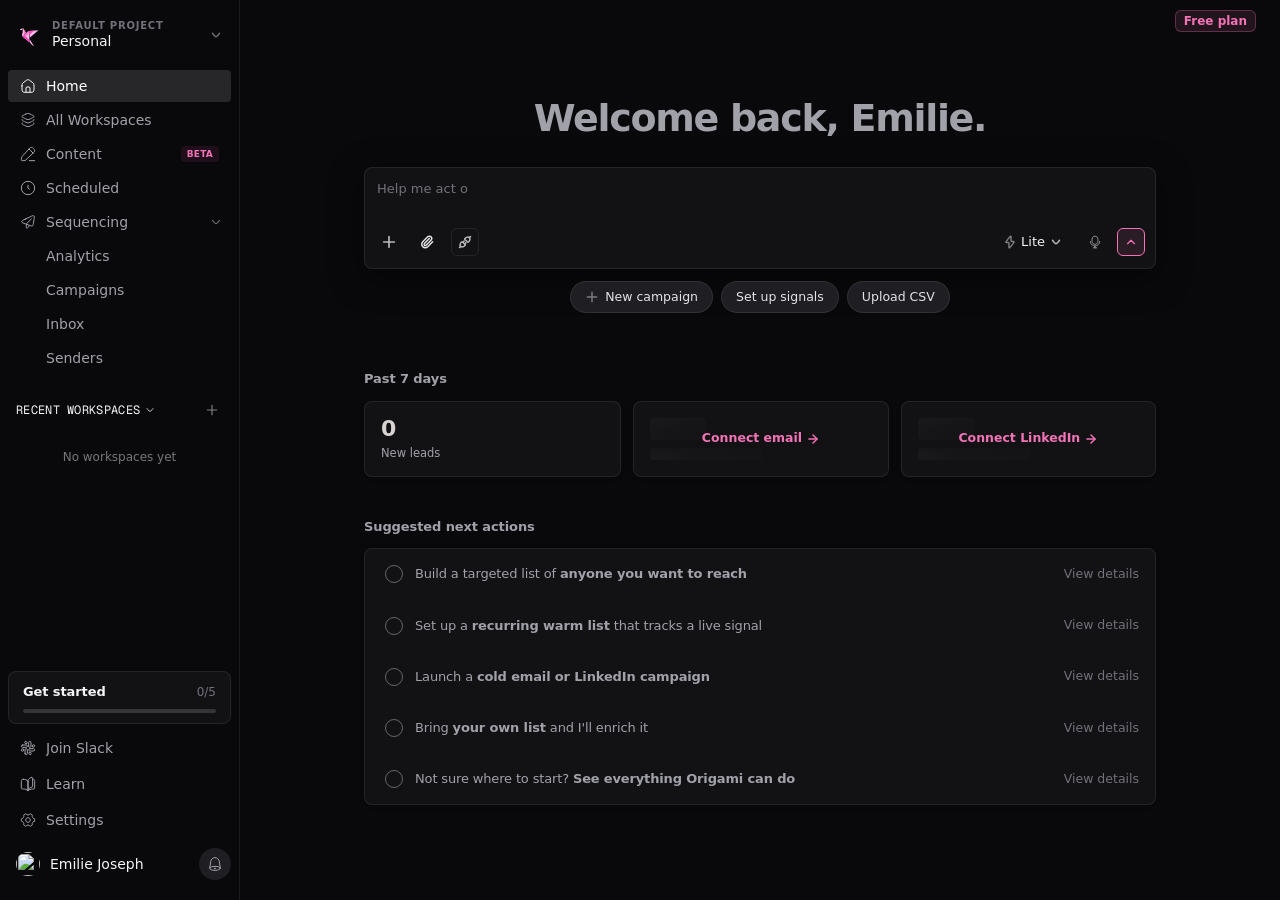
==== commit adf338cc: "Remove triangle pointers for clean floating pill tooltips" ====
--- a/dashboard.html
+++ b/dashboard.html
@@ -410,7 +410,15 @@
 </style>
 </head>
 				<body class="min-h-screen antialiased">
-					<div id="root"><div class="flex flex-col fixed inset-0 overflow-hidden"><div class="flex flex-1 min-h-0 overflow-hidden bg-white"><div class="hidden md:flex"><aside class="bg-[#f4f4f4] flex flex-col flex-shrink-0 sticky top-0 h-screen overflow-hidden select-none transition-all duration-300 ease-[cubic-bezier(0.4,0,0.2,1)] w-60"><div class="flex-1 overflow-hidden flex flex-col transition-all duration-200 px-2"><div class="mt-4 mb-2"><div class="flex items-center gap-0"><a class="flex-shrink-0 flex items-center rounded-md hover:bg-muted transition-colors h-8 ml-2 active" href="/dashboard" data-status="active" aria-current="page"><img alt="Origami" class="h-6 w-6" src="origami-logo.svg"></a><div class="flex-1 transition-opacity duration-200 pl-1 flex items-center min-w-0 opacity-100"><button type="button" aria-label="Switch project" class="group flex-1 min-w-0 flex items-center gap-1.5 rounded-md px-2 py-1 text-left transition-colors hover:bg-stone-200/50" aria-haspopup="dialog" aria-expanded="false" aria-controls="radix-_r_38_" data-state="closed" data-slot="popover-trigger"><span class="flex-1 min-w-0 flex flex-col"><span class="min-w-0 truncate text-[10px] font-semibold uppercase tracking-[0.08em] text-stone-400 leading-tight">Default project</span><span class="min-w-0 truncate text-sm font-medium text-foreground leading-tight">Personal</span></span><svg xmlns="http://www.w3.org/2000/svg" width="24" height="24" viewBox="0 0 24 24" fill="none" color="currentColor" class="w-3.5 h-3.5 flex-shrink-0 text-stone-400 transition-transform group-hover:text-stone-600" stroke-width="2.25" stroke="currentColor"><path d="M18 9.00005C18 9.00005 13.5811 15 12 15C10.4188 15 6 9 6 9" stroke="currentColor" stroke-linecap="round" stroke-linejoin="round" stroke-width="2.25"></path></svg></button></div></div></div><div class="flex flex-col mt-2 space-y-0.5"><div class="flex flex-col space-y-0.5"><div class="space-y-0.5"><div><a data-slot="popover-anchor" class="flex items-center h-8 rounded-md text-sm transition-colors duration-150 px-3 gap-2.5 bg-stone-300/35 text-stone-900 active" href="/dashboard" data-status="active" aria-current="page"><span class="relative flex-shrink-0"><svg xmlns="http://www.w3.org/2000/svg" width="24" height="24" viewBox="0 0 24 24" fill="none" color="currentColor" class="w-4 h-4 flex-shrink-0" stroke-width="1.5" stroke="currentColor"><path d="M3 11.9896V14.5C3 17.7998 3 19.4497 4.02513 20.4749C5.05025 21.5 6.70017 21.5 10 21.5H14C17.2998 21.5 18.9497 21.5 19.9749 20.4749C21 19.4497 21 17.7998 21 14.5V11.9896C21 10.3083 21 9.46773 20.6441 8.74005C20.2882 8.01237 19.6247 7.49628 18.2976 6.46411L16.2976 4.90855C14.2331 3.30285 13.2009 2.5 12 2.5C10.7991 2.5 9.76689 3.30285 7.70242 4.90855L5.70241 6.46411C4.37533 7.49628 3.71179 8.01237 3.3559 8.74005C3 9.46773 3 10.3083 3 11.9896Z" stroke="currentColor" stroke-linecap="round" stroke-linejoin="round" stroke-width="1.5"></path><path d="M15 21.5V16.5C15 15.0858 15 14.3787 14.5607 13.9393C14.1213 13.5 13.4142 13.5 12 13.5C10.5858 13.5 9.87868 13.5 9.43934 13.9393C9 14.3787 9 15.0858 9 16.5V21.5" stroke="currentColor" stroke-linecap="round" stroke-linejoin="round" stroke-width="1.5"></path></svg></span><span class="flex-1 truncate transition-opacity duration-200 opacity-100">Home</span><span class="flex h-3.5 w-3.5 flex-shrink-0 items-center justify-center"></span></a></div></div></div><div class="flex flex-col space-y-0.5"><div class="space-y-0.5"><div><a href="/workspaces" class="flex items-center h-8 rounded-md text-sm transition-colors duration-150 px-3 gap-2.5 text-stone-700 hover:text-stone-900 hover:bg-stone-200/40"><svg xmlns="http://www.w3.org/2000/svg" width="24" height="24" viewBox="0 0 24 24" fill="none" color="currentColor" class="w-4 h-4 flex-shrink-0" stroke-width="1.5" stroke="currentColor"><path d="M8.64298 3.14559L6.93816 3.93362C4.31272 5.14719 3 5.75397 3 6.75C3 7.74603 4.31272 8.35281 6.93817 9.56638L8.64298 10.3544C10.2952 11.1181 11.1214 11.5 12 11.5C12.8786 11.5 13.7048 11.1181 15.357 10.3544L17.0618 9.56638C19.6873 8.35281 21 7.74603 21 6.75C21 5.75397 19.6873 5.14719 17.0618 3.93362L15.357 3.14559C13.7048 2.38186 12.8786 2 12 2C11.1214 2 10.2952 2.38186 8.64298 3.14559Z" stroke="currentColor" stroke-linecap="round" stroke-linejoin="round" stroke-width="1.5"></path><path d="M20.788 11.0972C20.9293 11.2959 21 11.5031 21 11.7309C21 12.7127 19.6873 13.3109 17.0618 14.5072L15.357 15.284C13.7048 16.0368 12.8786 16.4133 12 16.4133C11.1214 16.4133 10.2952 16.0368 8.64298 15.284L6.93817 14.5072C4.31272 13.3109 3 12.7127 3 11.7309C3 11.5031 3.07067 11.2959 3.212 11.0972" stroke="currentColor" stroke-linecap="round" stroke-linejoin="round" stroke-width="1.5"></path><path d="M20.3767 16.2661C20.7922 16.5971 21 16.927 21 17.3176C21 18.2995 19.6873 18.8976 17.0618 20.0939L15.357 20.8707C13.7048 21.6236 12.8786 22 12 22C11.1214 22 10.2952 21.6236 8.64298 20.8707L6.93817 20.0939C4.31272 18.8976 3 18.2995 3 17.3176C3 16.927 3.20778 16.5971 3.62334 16.2661" stroke="currentColor" stroke-linecap="round" stroke-linejoin="round" stroke-width="1.5"></path></svg><span class="flex-1 truncate transition-opacity duration-200 opacity-100">All Workspaces</span></a></div></div></div><div class="flex flex-col space-y-0.5"><div class="space-y-0.5"><div><a href="/content" class="flex items-center h-8 rounded-md text-sm transition-colors duration-150 px-3 gap-2.5 text-stone-700 hover:text-stone-900 hover:bg-stone-200/40"><svg xmlns="http://www.w3.org/2000/svg" width="24" height="24" viewBox="0 0 24 24" fill="none" color="currentColor" class="w-4 h-4 flex-shrink-0" stroke-width="1.5" stroke="currentColor"><path d="M14.0737 3.88545C14.8189 3.07808 15.1915 2.6744 15.5874 2.43893C16.5427 1.87076 17.7191 1.85309 18.6904 2.39232C19.0929 2.6158 19.4769 3.00812 20.245 3.79276C21.0131 4.5774 21.3972 4.96972 21.6159 5.38093C22.1438 6.37312 22.1265 7.57479 21.5703 8.5507C21.3398 8.95516 20.9446 9.33578 20.1543 10.097L10.7506 19.1543C9.25288 20.5969 8.504 21.3182 7.56806 21.6837C6.63212 22.0493 5.6032 22.0224 3.54536 21.9686L3.26538 21.9613C2.63891 21.9449 2.32567 21.9367 2.14359 21.73C1.9615 21.5234 1.98636 21.2043 2.03608 20.5662L2.06308 20.2197C2.20301 18.4235 2.27297 17.5255 2.62371 16.7182C2.97444 15.9109 3.57944 15.2555 4.78943 13.9445L14.0737 3.88545Z" stroke="currentColor" stroke-linejoin="round" stroke-width="1.5"></path><path d="M13 4L20 11" stroke="currentColor" stroke-linejoin="round" stroke-width="1.5"></path><path d="M14 22L22 22" stroke="currentColor" stroke-linecap="round" stroke-linejoin="round" stroke-width="1.5"></path></svg><span class="flex-1 truncate transition-opacity duration-200 opacity-100">Content</span><span class="px-1.5 py-0.5 text-[9px] font-semibold uppercase tracking-wide text-[#D64A9E] bg-[#D64A9E]/10 rounded">Beta</span></a></div></div></div><div class="flex flex-col space-y-0.5"><div class="space-y-0.5"><div><a href="/scheduled" class="flex items-center h-8 rounded-md text-sm transition-colors duration-150 px-3 gap-2.5 text-stone-700 hover:text-stone-900 hover:bg-stone-200/40"><svg xmlns="http://www.w3.org/2000/svg" width="24" height="24" viewBox="0 0 24 24" fill="none" color="currentColor" class="w-4 h-4 flex-shrink-0" stroke-width="1.5" stroke="currentColor"><circle cx="12" cy="12" r="10" stroke="currentColor" stroke-width="1.5"></circle><path d="M12 8V12L14 14" stroke="currentColor" stroke-linecap="round" stroke-linejoin="round" stroke-width="1.5"></path></svg><span class="flex-1 truncate transition-opacity duration-200 opacity-100">Scheduled</span></a></div></div></div><div class="flex flex-col space-y-0.5"><button id="sequencing-toggle-btn" type="button" class="flex items-center h-8 rounded-md text-sm transition-colors duration-150 px-3 w-full gap-2.5 text-stone-700 hover:text-stone-900 hover:bg-stone-200/40 cursor-pointer" aria-expanded="true"><svg xmlns="http://www.w3.org/2000/svg" width="24" height="24" viewBox="0 0 24 24" fill="none" color="currentColor" class="w-4 h-4 flex-shrink-0" stroke-width="1.5" stroke="currentColor"><path d="M9.49811 15L16.9981 7.5" stroke="currentColor" stroke-linecap="round" stroke-linejoin="round" stroke-width="1.5"></path><path d="M8.00634 7.67888L15.327 4.21881C18.3688 2.78111 19.8897 2.06226 20.8598 2.78341C21.8299 3.50455 21.5527 5.14799 20.9984 8.43486L20.0435 14.0968C19.6811 16.246 19.4998 17.3205 18.6989 17.7891C17.8979 18.2577 16.8574 17.8978 14.7765 17.178L8.41077 14.9762C4.51917 13.6301 2.57337 12.9571 2.50019 11.6365C2.427 10.3159 4.28678 9.43692 8.00634 7.67888Z" stroke="currentColor" stroke-linecap="round" stroke-linejoin="round" stroke-width="1.5"></path><path d="M9.49811 15.5V17.7274C9.49811 20.101 9.49811 21.2878 10.2083 21.4771C10.9185 21.6663 11.6664 20.6789 13.1622 18.7039L13.9981 17.5" stroke="currentColor" stroke-linecap="round" stroke-linejoin="round" stroke-width="1.5"></path></svg><span class="flex-1 truncate transition-opacity duration-200 text-left opacity-100">Sequencing</span><svg id="sequencing-chevron" xmlns="http://www.w3.org/2000/svg" width="24" height="24" viewBox="0 0 24 24" fill="none" color="currentColor" class="w-3.5 h-3.5 flex-shrink-0 -mr-1 opacity-70 transition-transform duration-200" stroke-width="2" stroke="currentColor"><path d="M18 9.00005C18 9.00005 13.5811 15 12 15C10.4188 15 6 9 6 9" stroke="currentColor" stroke-linecap="round" stroke-linejoin="round" stroke-width="2"></path></svg></button><div id="sequencing-submenu" class="flex flex-col space-y-0.5"><a href="/sequences/analytics" class="flex items-center h-8 pl-[2.375rem] pr-3 rounded-md text-sm transition-colors duration-150 w-full text-stone-600 hover:text-stone-900 hover:bg-stone-200/40"><span class="truncate">Analytics</span></a><a href="/sequences" class="flex items-center h-8 pl-[2.375rem] pr-3 rounded-md text-sm transition-colors duration-150 w-full text-stone-600 hover:text-stone-900 hover:bg-stone-200/40"><span class="truncate">Campaigns</span></a><a href="/sequences/inbox" class="flex items-center h-8 pl-[2.375rem] pr-3 rounded-md text-sm transition-colors duration-150 w-full text-stone-600 hover:text-stone-900 hover:bg-stone-200/40"><span class="truncate">Inbox</span></a><a href="/sequences/senders" class="flex items-center h-8 pl-[2.375rem] pr-3 rounded-md text-sm transition-colors duration-150 w-full text-stone-600 hover:text-stone-900 hover:bg-stone-200/40"><span class="truncate">Senders</span></a></div></div></div><div class="flex flex-col mt-3 pt-3 min-h-0 flex-1 overflow-hidden transition-opacity duration-300 border-t border-foreground/[0.06] opacity-100"><div class="flex items-center justify-between mb-1 px-2 flex-shrink-0"><button class="flex items-center gap-1 text-xs font-mono text-foreground tracking-wide uppercase hover:text-foreground/70"><span>Recent Workspaces</span><svg xmlns="http://www.w3.org/2000/svg" width="24" height="24" viewBox="0 0 24 24" fill="none" color="currentColor" class="w-3 h-3 opacity-80 transition-transform duration-200" stroke-width="2" stroke="currentColor"><path d="M18 9.00005C18 9.00005 13.5811 15 12 15C10.4188 15 6 9 6 9" stroke="currentColor" stroke-linecap="round" stroke-linejoin="round" stroke-width="2"></path></svg></button><button class="p-1 rounded-md text-foreground/40 hover:text-stone-900 hover:bg-stone-200/40 transition-colors duration-150" title="New workspace"><svg xmlns="http://www.w3.org/2000/svg" width="24" height="24" viewBox="0 0 24 24" fill="none" color="currentColor" class="w-3.5 h-3.5 opacity-80" stroke-width="2" stroke="currentColor"><path d="M12 4V20M20 12H4" stroke="currentColor" stroke-linecap="round" stroke-linejoin="round" stroke-width="2"></path></svg></button></div><div class="relative h-full flex-1 min-h-0 mt-2 overflow-hidden"><div class="pointer-events-none absolute top-0 left-0 right-0 z-10 transition-opacity duration-200 bg-gradient-to-b from-[#f4f4f4] to-transparent opacity-0" style="height: 20px;"></div><div class="overflow-y-auto h-full scrollbar-hide"><div class="flex items-center justify-center py-4 text-xs text-foreground/40">No workspaces yet</div></div><div class="pointer-events-none absolute bottom-0 left-0 right-0 z-10 transition-opacity duration-200 bg-gradient-to-t from-[#f4f4f4] to-transparent opacity-100" style="height: 20px;"></div></div></div></div><div class="flex-shrink-0 pb-4 transition-all duration-200 px-2"><button type="button" class="mb-2 w-full rounded-xl border border-black/[0.06] bg-white px-3.5 py-2.5 text-left transition-colors hover:bg-stone-50" aria-haspopup="dialog" aria-expanded="false" aria-controls="radix-_r_4i_" data-state="closed" data-slot="popover-trigger"><span class="flex items-baseline justify-between gap-2"><span class="text-[13px] font-semibold tracking-[-0.1px] text-stone-800">Get started</span><span class="text-[12px] tabular-nums text-stone-400">0/5</span></span><span class="mt-2 block h-1 overflow-hidden rounded-full bg-black/[0.08]"><span class="block h-full rounded-full transition-[width] duration-200" style="width: 0%; background-color: rgb(214, 74, 158);"></span></span></button><a href="https://join.slack.com/t/origami-g5z3496/shared_invite/zt-41n9cosr7-NXEdcztT4u~Nd9Nil3NnXw" target="_blank" rel="noopener noreferrer" aria-label="Join Slack (opens in new tab)" class="flex items-center h-8 rounded-md text-sm transition-colors duration-150 mb-1 px-3 w-full gap-2.5 text-stone-700 hover:text-stone-900 hover:bg-stone-200/40"><svg xmlns="http://www.w3.org/2000/svg" width="24" height="24" viewBox="0 0 24 24" fill="none" color="currentColor" class="w-4 h-4 flex-shrink-0" stroke-width="1.5" stroke="currentColor"><path d="M13 9.25V3.75C13 2.7835 13.7835 2 14.75 2C15.7165 2 16.5 2.7835 16.5 3.75V9.25C16.5 10.2165 15.7165 11 14.75 11C13.7835 11 13 10.2165 13 9.25Z" stroke="currentColor" stroke-linecap="round" stroke-linejoin="round" stroke-width="1.5"></path><path d="M7.5 20.25V14.75C7.5 13.7835 8.2835 13 9.25 13C10.2165 13 11 13.7835 11 14.75V20.25C11 21.2165 10.2165 22 9.25 22C8.2835 22 7.5 21.2165 7.5 20.25Z" stroke="currentColor" stroke-linecap="round" stroke-linejoin="round" stroke-width="1.5"></path><path d="M14.75 13L20.25 13C21.2165 13 22 13.7835 22 14.75C22 15.7165 21.2165 16.5 20.25 16.5L14.75 16.5C13.7835 16.5 13 15.7165 13 14.75C13 13.7835 13.7835 13 14.75 13Z" stroke="currentColor" stroke-linecap="round" stroke-linejoin="round" stroke-width="1.5"></path><path d="M3.75 7.5L9.25 7.5C10.2165 7.5 11 8.2835 11 9.25C11 10.2165 10.2165 11 9.25 11L3.75 11C2.7835 11 2 10.2165 2 9.25C2 8.2835 2.7835 7.5 3.75 7.5Z" stroke="currentColor" stroke-linecap="round" stroke-linejoin="round" stroke-width="1.5"></path><path d="M7 3.75C7 4.7165 7.7835 5.5 8.75 5.5H10.5V3.75C10.5 2.7835 9.7165 2 8.75 2C7.7835 2 7 2.7835 7 3.75Z" stroke="currentColor" stroke-linejoin="round" stroke-width="1.5"></path><path d="M17 20.25C17 19.2835 16.2165 18.5 15.25 18.5H13.5V20.25C13.5 21.2165 14.2835 22 15.25 22C16.2165 22 17 21.2165 17 20.25Z" stroke="currentColor" stroke-linejoin="round" stroke-width="1.5"></path><path d="M20.25 7C19.2835 7 18.5 7.7835 18.5 8.75L18.5 10.5H20.25C21.2165 10.5 22 9.7165 22 8.75C22 7.7835 21.2165 7 20.25 7Z" stroke="currentColor" stroke-linejoin="round" stroke-width="1.5"></path><path d="M3.75 17C4.7165 17 5.5 16.2165 5.5 15.25V13.5L3.75 13.5C2.7835 13.5 2 14.2835 2 15.25C2 16.2165 2.7835 17 3.75 17Z" stroke="currentColor" stroke-linejoin="round" stroke-width="1.5"></path></svg><span class="flex-1 truncate text-left transition-opacity duration-200 opacity-100">Join Slack</span></a><a href="/learn" class="flex items-center h-8 rounded-md text-sm transition-colors duration-150 mb-1 px-3 w-full gap-2.5 text-stone-700 hover:text-stone-900 hover:bg-stone-200/40"><svg xmlns="http://www.w3.org/2000/svg" width="24" height="24" viewBox="0 0 24 24" fill="none" color="currentColor" class="w-4 h-4 flex-shrink-0" stroke-width="1.5" stroke="currentColor"><path d="M17.5055 2.01874C12.8289 2.83455 12 7.5 12 7.5V22C12 22 12.8867 17.1272 18.0004 16.5588C18.5493 16.4978 19 16.0576 19 15.5058V3.39309C19 2.5654 18.3216 1.87638 17.5055 2.01874Z" stroke="currentColor" stroke-linecap="round" stroke-linejoin="round" stroke-width="1.5"></path><path d="M5.33333 5.00001C7.79379 4.99657 10.1685 5.88709 12 7.5V22C10.1685 20.3871 7.79379 19.4966 5.33333 19.5C3.77132 19.5 2.99032 19.5 2.64526 19.2792C2.4381 19.1466 2.35346 19.0619 2.22086 18.8547C2 18.5097 2 17.8941 2 16.6629V8.40322C2 6.97543 2 6.26154 2.54874 5.68286C3.09748 5.10418 3.65923 5.07432 4.78272 5.0146C4.965 5.00491 5.14858 5.00001 5.33333 5.00001Z" stroke="currentColor" stroke-linecap="round" stroke-linejoin="round" stroke-width="1.5"></path><path d="M12 22.001C13.8315 20.3881 16.2062 19.4976 18.6667 19.501C20.2287 19.501 21.0097 19.501 21.3547 19.2802C21.5619 19.1476 21.6465 19.0629 21.7791 18.8558C22 18.5107 22 17.8951 22 16.6639V8.40424C22 6.97645 22 6.26256 21.4513 5.68388C20.9025 5.1052 20.1235 5.05972 19 5" stroke="currentColor" stroke-linecap="round" stroke-linejoin="round" stroke-width="1.5"></path></svg><span class="flex-1 truncate text-left transition-opacity duration-200 opacity-100">Learn</span></a><a href="/settings?source=%2Fdashboard" class="flex items-center h-8 rounded-md text-sm transition-colors duration-150 mb-2 px-3 w-full gap-2.5 text-stone-700 hover:text-stone-900 hover:bg-stone-200/40"><svg xmlns="http://www.w3.org/2000/svg" width="24" height="24" viewBox="0 0 24 24" fill="none" color="currentColor" class="w-4 h-4 flex-shrink-0" stroke-width="1.5" stroke="currentColor"><path d="M15.5 12C15.5 13.933 13.933 15.5 12 15.5C10.067 15.5 8.5 13.933 8.5 12C8.5 10.067 10.067 8.5 12 8.5C13.933 8.5 15.5 10.067 15.5 12Z" stroke="currentColor" stroke-width="1.5"></path><path d="M21.011 14.0965C21.5329 13.9558 21.7939 13.8854 21.8969 13.7508C22 13.6163 22 13.3998 22 12.9669V11.0332C22 10.6003 22 10.3838 21.8969 10.2493C21.7938 10.1147 21.5329 10.0443 21.011 9.90358C19.0606 9.37759 17.8399 7.33851 18.3433 5.40087C18.4817 4.86799 18.5509 4.60156 18.4848 4.44529C18.4187 4.28902 18.2291 4.18134 17.8497 3.96596L16.125 2.98673C15.7528 2.77539 15.5667 2.66972 15.3997 2.69222C15.2326 2.71472 15.0442 2.90273 14.6672 3.27873C13.208 4.73448 10.7936 4.73442 9.33434 3.27864C8.95743 2.90263 8.76898 2.71463 8.60193 2.69212C8.43489 2.66962 8.24877 2.77529 7.87653 2.98663L6.15184 3.96587C5.77253 4.18123 5.58287 4.28891 5.51678 4.44515C5.45068 4.6014 5.51987 4.86787 5.65825 5.4008C6.16137 7.3385 4.93972 9.37763 2.98902 9.9036C2.46712 10.0443 2.20617 10.1147 2.10308 10.2492C2 10.3838 2 10.6003 2 11.0332V12.9669C2 13.3998 2 13.6163 2.10308 13.7508C2.20615 13.8854 2.46711 13.9558 2.98902 14.0965C4.9394 14.6225 6.16008 16.6616 5.65672 18.5992C5.51829 19.1321 5.44907 19.3985 5.51516 19.5548C5.58126 19.7111 5.77092 19.8188 6.15025 20.0341L7.87495 21.0134C8.24721 21.2247 8.43334 21.3304 8.6004 21.3079C8.76746 21.2854 8.95588 21.0973 9.33271 20.7213C10.7927 19.2644 13.2088 19.2643 14.6689 20.7212C15.0457 21.0973 15.2341 21.2853 15.4012 21.3078C15.5682 21.3303 15.7544 21.2246 16.1266 21.0133L17.8513 20.034C18.2307 19.8187 18.4204 19.711 18.4864 19.5547C18.5525 19.3984 18.4833 19.132 18.3448 18.5991C17.8412 16.6616 19.0609 14.6226 21.011 14.0965Z" stroke="currentColor" stroke-linecap="round" stroke-width="1.5"></path></svg><span class="flex-1 truncate text-left transition-opacity duration-200 opacity-100">Settings</span></a><div class="flex items-center gap-1"><button class="flex items-center rounded-md hover:bg-muted transition-colors outline-none py-2 min-w-0 flex-1 gap-2.5 px-2" type="button" aria-haspopup="dialog" aria-expanded="false" aria-controls="radix-_r_3f_" data-state="closed" data-slot="popover-trigger"><img alt="Emilie Joseph" class="w-6 h-6 rounded-full object-cover flex-shrink-0" src="https://img.clerk.com/eyJ0eXBlIjoicHJveHkiLCJzcmMiOiJodHRwczovL2ltYWdlcy5jbGVyay5kZXYvb2F1dGhfZ29vZ2xlL2ltZ18zR2NYYlRySVpha2ZNcmdKbnRNaDhFQ2pzb1AifQ"><span class="text-sm font-medium text-foreground truncate transition-opacity duration-200 opacity-100">Emilie Joseph</span></button><button type="button" aria-label="Releases" title="Releases" class="relative flex h-8 w-8 flex-shrink-0 items-center justify-center rounded-full text-stone-400 transition-colors duration-150 hover:bg-stone-200/40 hover:text-stone-600" aria-haspopup="dialog" aria-expanded="false" aria-controls="radix-_r_3h_" data-state="closed" data-slot="popover-trigger"><svg xmlns="http://www.w3.org/2000/svg" width="24" height="24" viewBox="0 0 24 24" fill="none" color="currentColor" class="h-4 w-4" stroke-width="1.5" stroke="currentColor"><path d="M20 18.5011L18.349 7.93407C17.8603 4.80601 15.166 2.5 12 2.5C8.83398 2.5 6.13971 4.80601 5.65098 7.93407L4 18.5011" stroke="currentColor" stroke-linecap="round" stroke-linejoin="round" stroke-width="1.5"></path><path d="M20 18.5C20 16.8431 16.4183 15.5 12 15.5C7.58172 15.5 4 16.8431 4 18.5C4 20.1569 7.58172 21.5 12 21.5C16.4183 21.5 20 20.1569 20 18.5Z" stroke="currentColor" stroke-linecap="round" stroke-linejoin="round" stroke-width="1.5"></path><path d="M13 18.5H11" stroke="currentColor" stroke-linecap="round" stroke-linejoin="round" stroke-width="1.5"></path></svg></button></div></div></aside></div><div class="fixed inset-0 bg-black/40 z-50 transition-opacity duration-300 md:hidden opacity-0 pointer-events-none"></div><aside class="fixed top-0 left-0 bottom-0 w-72 bg-[#FAFAFA] z-50 flex flex-col transition-transform duration-300 ease-[cubic-bezier(0.32,0.72,0,1)] md:hidden -translate-x-full"><div class="flex items-center justify-between px-4 pt-4 pb-2"><a href="/dashboard" class="flex items-center gap-2 active" data-status="active" aria-current="page"><img alt="Origami" class="h-6 w-6" src="origami-logo.svg"></a><button class="p-2 text-foreground/50 hover:text-foreground rounded-lg transition-colors"><svg xmlns="http://www.w3.org/2000/svg" width="24" height="24" viewBox="0 0 24 24" fill="none" color="currentColor" class="w-5 h-5 opacity-80" stroke-width="2.5" stroke="currentColor"><path d="M18 6L6.00081 17.9992M17.9992 18L6 6.00085" stroke="currentColor" stroke-linecap="round" stroke-linejoin="round" stroke-width="2.5"></path></svg></button></div><div class="px-3 mb-2 flex"><button type="button" aria-label="Switch project" class="group flex-1 min-w-0 flex items-center gap-1.5 rounded-md px-2 py-1 text-left transition-colors hover:bg-stone-200/50" aria-haspopup="dialog" aria-expanded="false" aria-controls="radix-_r_m_" data-state="closed" data-slot="popover-trigger"><span class="flex-1 min-w-0 flex flex-col"><span class="min-w-0 truncate text-[10px] font-semibold uppercase tracking-[0.08em] text-stone-400 leading-tight">Default project</span><span class="min-w-0 truncate text-sm font-medium text-foreground leading-tight">Personal</span></span><svg xmlns="http://www.w3.org/2000/svg" width="24" height="24" viewBox="0 0 24 24" fill="none" color="currentColor" class="w-3.5 h-3.5 flex-shrink-0 text-stone-400 transition-transform group-hover:text-stone-600" stroke-width="2.25" stroke="currentColor"><path d="M18 9.00005C18 9.00005 13.5811 15 12 15C10.4188 15 6 9 6 9" stroke="currentColor" stroke-linecap="round" stroke-linejoin="round" stroke-width="2.25"></path></svg></button></div><div class="flex-1 min-h-0 overflow-y-auto px-3"><div class="space-y-0.5"><a href="/dashboard" class="flex items-center gap-3 h-11 px-3 rounded-lg text-sm transition-colors bg-foreground/[0.08] text-foreground font-medium active" data-status="active" aria-current="page"><svg xmlns="http://www.w3.org/2000/svg" width="24" height="24" viewBox="0 0 24 24" fill="none" color="currentColor" class="w-[18px] h-[18px] flex-shrink-0 opacity-80" stroke-width="2.5" stroke="currentColor"><path d="M3 11.9896V14.5C3 17.7998 3 19.4497 4.02513 20.4749C5.05025 21.5 6.70017 21.5 10 21.5H14C17.2998 21.5 18.9497 21.5 19.9749 20.4749C21 19.4497 21 17.7998 21 14.5V11.9896C21 10.3083 21 9.46773 20.6441 8.74005C20.2882 8.01237 19.6247 7.49628 18.2976 6.46411L16.2976 4.90855C14.2331 3.30285 13.2009 2.5 12 2.5C10.7991 2.5 9.76689 3.30285 7.70242 4.90855L5.70241 6.46411C4.37533 7.49628 3.71179 8.01237 3.3559 8.74005C3 9.46773 3 10.3083 3 11.9896Z" stroke="currentColor" stroke-linecap="round" stroke-linejoin="round" stroke-width="2.5"></path><path d="M15 21.5V16.5C15 15.0858 15 14.3787 14.5607 13.9393C14.1213 13.5 13.4142 13.5 12 13.5C10.5858 13.5 9.87868 13.5 9.43934 13.9393C9 14.3787 9 15.0858 9 16.5V21.5" stroke="currentColor" stroke-linecap="round" stroke-linejoin="round" stroke-width="2.5"></path></svg><span>Home</span></a><a href="/workspaces" class="flex items-center gap-3 h-11 px-3 rounded-lg text-sm transition-colors text-foreground/60 hover:text-foreground hover:bg-foreground/[0.05]"><svg xmlns="http://www.w3.org/2000/svg" width="24" height="24" viewBox="0 0 24 24" fill="none" color="currentColor" class="w-[18px] h-[18px] flex-shrink-0 opacity-80" stroke-width="2.5" stroke="currentColor"><path d="M8.64298 3.14559L6.93816 3.93362C4.31272 5.14719 3 5.75397 3 6.75C3 7.74603 4.31272 8.35281 6.93817 9.56638L8.64298 10.3544C10.2952 11.1181 11.1214 11.5 12 11.5C12.8786 11.5 13.7048 11.1181 15.357 10.3544L17.0618 9.56638C19.6873 8.35281 21 7.74603 21 6.75C21 5.75397 19.6873 5.14719 17.0618 3.93362L15.357 3.14559C13.7048 2.38186 12.8786 2 12 2C11.1214 2 10.2952 2.38186 8.64298 3.14559Z" stroke="currentColor" stroke-linecap="round" stroke-linejoin="round" stroke-width="2.5"></path><path d="M20.788 11.0972C20.9293 11.2959 21 11.5031 21 11.7309C21 12.7127 19.6873 13.3109 17.0618 14.5072L15.357 15.284C13.7048 16.0368 12.8786 16.4133 12 16.4133C11.1214 16.4133 10.2952 16.0368 8.64298 15.284L6.93817 14.5072C4.31272 13.3109 3 12.7127 3 11.7309C3 11.5031 3.07067 11.2959 3.212 11.0972" stroke="currentColor" stroke-linecap="round" stroke-linejoin="round" stroke-width="2.5"></path><path d="M20.3767 16.2661C20.7922 16.5971 21 16.927 21 17.3176C21 18.2995 19.6873 18.8976 17.0618 20.0939L15.357 20.8707C13.7048 21.6236 12.8786 22 12 22C11.1214 22 10.2952 21.6236 8.64298 20.8707L6.93817 20.0939C4.31272 18.8976 3 18.2995 3 17.3176C3 16.927 3.20778 16.5971 3.62334 16.2661" stroke="currentColor" stroke-linecap="round" stroke-linejoin="round" stroke-width="2.5"></path></svg><span>All Workspaces</span></a><a href="/content" class="flex items-center gap-3 h-11 px-3 rounded-lg text-sm transition-colors text-foreground/60 hover:text-foreground hover:bg-foreground/[0.05]"><svg xmlns="http://www.w3.org/2000/svg" width="24" height="24" viewBox="0 0 24 24" fill="none" color="currentColor" class="w-[18px] h-[18px] flex-shrink-0 opacity-80" stroke-width="2.5" stroke="currentColor"><path d="M14.0737 3.88545C14.8189 3.07808 15.1915 2.6744 15.5874 2.43893C16.5427 1.87076 17.7191 1.85309 18.6904 2.39232C19.0929 2.6158 19.4769 3.00812 20.245 3.79276C21.0131 4.5774 21.3972 4.96972 21.6159 5.38093C22.1438 6.37312 22.1265 7.57479 21.5703 8.5507C21.3398 8.95516 20.9446 9.33578 20.1543 10.097L10.7506 19.1543C9.25288 20.5969 8.504 21.3182 7.56806 21.6837C6.63212 22.0493 5.6032 22.0224 3.54536 21.9686L3.26538 21.9613C2.63891 21.9449 2.32567 21.9367 2.14359 21.73C1.9615 21.5234 1.98636 21.2043 2.03608 20.5662L2.06308 20.2197C2.20301 18.4235 2.27297 17.5255 2.62371 16.7182C2.97444 15.9109 3.57944 15.2555 4.78943 13.9445L14.0737 3.88545Z" stroke="currentColor" stroke-linejoin="round" stroke-width="2.5"></path><path d="M13 4L20 11" stroke="currentColor" stroke-linejoin="round" stroke-width="2.5"></path><path d="M14 22L22 22" stroke="currentColor" stroke-linecap="round" stroke-linejoin="round" stroke-width="2.5"></path></svg><span>Content</span><span class="ml-auto px-1.5 py-0.5 text-[10px] font-semibold uppercase tracking-wide leading-none rounded text-[#D64A9E] bg-[#D64A9E]/10 flex-shrink-0">New</span></a><a href="/scheduled" class="flex items-center gap-3 h-11 px-3 rounded-lg text-sm transition-colors text-foreground/60 hover:text-foreground hover:bg-foreground/[0.05]"><svg xmlns="http://www.w3.org/2000/svg" width="24" height="24" viewBox="0 0 24 24" fill="none" color="currentColor" class="w-[18px] h-[18px] flex-shrink-0 opacity-80" stroke-width="2.5" stroke="currentColor"><circle cx="12" cy="12" r="10" stroke="currentColor" stroke-width="2.5"></circle><path d="M12 8V12L14 14" stroke="currentColor" stroke-linecap="round" stroke-linejoin="round" stroke-width="2.5"></path></svg><span>Scheduled</span></a><a href="/learn" class="flex items-center gap-3 h-11 px-3 rounded-lg text-sm transition-colors text-foreground/60 hover:text-foreground hover:bg-foreground/[0.05]"><svg xmlns="http://www.w3.org/2000/svg" width="24" height="24" viewBox="0 0 24 24" fill="none" color="currentColor" class="w-[18px] h-[18px] flex-shrink-0 opacity-80" stroke-width="2.5" stroke="currentColor"><path d="M17.5055 2.01874C12.8289 2.83455 12 7.5 12 7.5V22C12 22 12.8867 17.1272 18.0004 16.5588C18.5493 16.4978 19 16.0576 19 15.5058V3.39309C19 2.5654 18.3216 1.87638 17.5055 2.01874Z" stroke="currentColor" stroke-linecap="round" stroke-linejoin="round" stroke-width="2.5"></path><path d="M5.33333 5.00001C7.79379 4.99657 10.1685 5.88709 12 7.5V22C10.1685 20.3871 7.79379 19.4966 5.33333 19.5C3.77132 19.5 2.99032 19.5 2.64526 19.2792C2.4381 19.1466 2.35346 19.0619 2.22086 18.8547C2 18.5097 2 17.8941 2 16.6629V8.40322C2 6.97543 2 6.26154 2.54874 5.68286C3.09748 5.10418 3.65923 5.07432 4.78272 5.0146C4.965 5.00491 5.14858 5.00001 5.33333 5.00001Z" stroke="currentColor" stroke-linecap="round" stroke-linejoin="round" stroke-width="2.5"></path><path d="M12 22.001C13.8315 20.3881 16.2062 19.4976 18.6667 19.501C20.2287 19.501 21.0097 19.501 21.3547 19.2802C21.5619 19.1476 21.6465 19.0629 21.7791 18.8558C22 18.5107 22 17.8951 22 16.6639V8.40424C22 6.97645 22 6.26256 21.4513 5.68388C20.9025 5.1052 20.1235 5.05972 19 5" stroke="currentColor" stroke-linecap="round" stroke-linejoin="round" stroke-width="2.5"></path></svg><span>Learn</span></a></div><div class="mt-1 space-y-0.5"><button type="button" aria-expanded="true" class="flex w-full items-center gap-3 h-11 px-3 rounded-lg text-sm transition-colors min-w-0 text-foreground/60 hover:text-foreground hover:bg-foreground/[0.05]"><svg xmlns="http://www.w3.org/2000/svg" width="24" height="24" viewBox="0 0 24 24" fill="none" color="currentColor" class="w-[18px] h-[18px] flex-shrink-0 opacity-80" stroke-width="2.5" stroke="currentColor"><path d="M9.49811 15L16.9981 7.5" stroke="currentColor" stroke-linecap="round" stroke-linejoin="round" stroke-width="2.5"></path><path d="M8.00634 7.67888L15.327 4.21881C18.3688 2.78111 19.8897 2.06226 20.8598 2.78341C21.8299 3.50455 21.5527 5.14799 20.9984 8.43486L20.0435 14.0968C19.6811 16.246 19.4998 17.3205 18.6989 17.7891C17.8979 18.2577 16.8574 17.8978 14.7765 17.178L8.41077 14.9762C4.51917 13.6301 2.57337 12.9571 2.50019 11.6365C2.427 10.3159 4.28678 9.43692 8.00634 7.67888Z" stroke="currentColor" stroke-linecap="round" stroke-linejoin="round" stroke-width="2.5"></path><path d="M9.49811 15.5V17.7274C9.49811 20.101 9.49811 21.2878 10.2083 21.4771C10.9185 21.6663 11.6664 20.6789 13.1622 18.7039L13.9981 17.5" stroke="currentColor" stroke-linecap="round" stroke-linejoin="round" stroke-width="2.5"></path></svg><span class="flex-1 text-left">Sequencing</span><svg id="sequencing-chevron" xmlns="http://www.w3.org/2000/svg" width="24" height="24" viewBox="0 0 24 24" fill="none" color="currentColor" class="w-4 h-4 flex-shrink-0 opacity-70 transition-transform duration-200" stroke-width="2.5" stroke="currentColor"><path d="M18 9.00005C18 9.00005 13.5811 15 12 15C10.4188 15 6 9 6 9" stroke="currentColor" stroke-linecap="round" stroke-linejoin="round" stroke-width="2.5"></path></svg></button><div class="space-y-0.5 pl-3 ml-3 border-l border-foreground/10"><a href="/sequences/analytics" class="flex items-center gap-3 h-10 px-3 rounded-lg text-sm transition-colors text-foreground/60 hover:text-foreground hover:bg-foreground/[0.05]"><svg xmlns="http://www.w3.org/2000/svg" width="24" height="24" viewBox="0 0 24 24" fill="none" color="currentColor" class="w-4 h-4 flex-shrink-0 opacity-80" stroke-width="2.5" stroke="currentColor"><path d="M15 21V6C15 5.06812 15 4.60218 14.8478 4.23463C14.6448 3.74458 14.2554 3.35523 13.7654 3.15224C13.3978 3 12.9319 3 12 3C11.0681 3 10.6022 3 10.2346 3.15224C9.74458 3.35523 9.35523 3.74458 9.15224 4.23463C9 4.60218 9 5.06812 9 6V21H15Z" stroke="currentColor" stroke-linecap="round" stroke-linejoin="round" stroke-width="2.5"></path><path d="M17 8H15V21H17C18.8856 21 19.8284 21 20.4142 20.4142C21 19.8284 21 18.8856 21 17V12C21 10.1144 21 9.17157 20.4142 8.58579C19.8284 8 18.8856 8 17 8Z" stroke="currentColor" stroke-linecap="round" stroke-linejoin="round" stroke-width="2.5"></path><path d="M9 13H7C5.11438 13 4.17157 13 3.58579 13.5858C3 14.1716 3 15.1144 3 17C3 18.8856 3 19.8284 3.58579 20.4142C4.17157 21 5.11438 21 7 21H9V13Z" stroke="currentColor" stroke-linecap="round" stroke-linejoin="round" stroke-width="2.5"></path></svg><span>Analytics</span></a><a href="/sequences" class="flex items-center gap-3 h-10 px-3 rounded-lg text-sm transition-colors text-foreground/60 hover:text-foreground hover:bg-foreground/[0.05]"><svg xmlns="http://www.w3.org/2000/svg" width="24" height="24" viewBox="0 0 24 24" fill="none" color="currentColor" class="w-4 h-4 flex-shrink-0 opacity-80" stroke-width="2.5" stroke="currentColor"><path d="M14.9263 4.41103L8.27352 7.60452C7.76151 7.85029 7.21443 7.91187 6.65675 7.78693C6.29177 7.70517 6.10926 7.66429 5.9623 7.64751C4.13743 7.43912 3 8.88342 3 10.5443V11.4557C3 13.1166 4.13743 14.5609 5.9623 14.3525C6.10926 14.3357 6.29178 14.2948 6.65675 14.2131C7.21443 14.0881 7.76151 14.1497 8.27352 14.3955L14.9263 17.589C16.4534 18.3221 17.217 18.6886 18.0684 18.4029C18.9197 18.1172 19.2119 17.5041 19.7964 16.278C21.4012 12.9112 21.4012 9.08885 19.7964 5.72196C19.2119 4.49586 18.9197 3.88281 18.0684 3.5971C17.217 3.3114 16.4534 3.67794 14.9263 4.41103Z" stroke="currentColor" stroke-linecap="round" stroke-linejoin="round" stroke-width="2.5"></path><path d="M13 17V17.5C13 18.7841 13 19.4261 12.776 19.7886C12.4773 20.2719 11.9312 20.545 11.3653 20.4939C10.9409 20.4557 10.4273 20.0704 9.4 19.3L8.2 18.4C7.22253 17.6669 7 17.2218 7 16V14.5" stroke="currentColor" stroke-linecap="round" stroke-linejoin="round" stroke-width="2.5"></path><path d="M7.5 14V8" stroke="currentColor" stroke-linecap="round" stroke-linejoin="round" stroke-width="2.5"></path></svg><span>Campaigns</span></a><a href="/sequences/inbox" class="flex items-center gap-3 h-10 px-3 rounded-lg text-sm transition-colors text-foreground/60 hover:text-foreground hover:bg-foreground/[0.05]"><svg xmlns="http://www.w3.org/2000/svg" width="24" height="24" viewBox="0 0 24 24" fill="none" color="currentColor" class="w-4 h-4 flex-shrink-0 opacity-80" stroke-width="2.5" stroke="currentColor"><path d="M2.5 12C2.5 7.52166 2.5 5.28249 3.89124 3.89124C5.28249 2.5 7.52166 2.5 12 2.5C16.4783 2.5 18.7175 2.5 20.1088 3.89124C21.5 5.28249 21.5 7.52166 21.5 12C21.5 16.4783 21.5 18.7175 20.1088 20.1088C18.7175 21.5 16.4783 21.5 12 21.5C7.52166 21.5 5.28249 21.5 3.89124 20.1088C2.5 18.7175 2.5 16.4783 2.5 12Z" stroke="currentColor" stroke-linecap="round" stroke-linejoin="round" stroke-width="2.5"></path><path d="M21.5 13.5H16.5743C15.7322 13.5 15.0706 14.2036 14.6995 14.9472C14.2963 15.7551 13.4889 16.5 12 16.5C10.5111 16.5 9.70373 15.7551 9.30054 14.9472C8.92942 14.2036 8.26777 13.5 7.42566 13.5H2.5" stroke="currentColor" stroke-linejoin="round" stroke-width="2.5"></path></svg><span>Inbox</span></a><a href="/sequences/senders" class="flex items-center gap-3 h-10 px-3 rounded-lg text-sm transition-colors text-foreground/60 hover:text-foreground hover:bg-foreground/[0.05]"><svg xmlns="http://www.w3.org/2000/svg" width="24" height="24" viewBox="0 0 24 24" fill="none" color="currentColor" class="w-4 h-4 flex-shrink-0 opacity-80" stroke-width="2.5" stroke="currentColor"><path d="M15.5 2V6M8.5 6V2" stroke="currentColor" stroke-linecap="round" stroke-linejoin="round" stroke-width="2.5"></path><path d="M6.00446 7.61331C5.93719 6.74273 6.63957 6 7.53014 6H16.4699C17.3604 6 18.0628 6.74273 17.9955 7.61331L17.8117 9.99197C17.6796 11.7019 17.1011 13.3498 16.132 14.7773L15.5312 15.6622C14.9638 16.4979 14.0077 17 12.9838 17H11.0162C9.99228 17 9.03617 16.4979 8.46881 15.6622L7.86803 14.7773C6.89885 13.3498 6.32041 11.7019 6.18827 9.99197L6.00446 7.61331Z" stroke="currentColor" stroke-width="2.5"></path><path d="M12 17V22" stroke="currentColor" stroke-linecap="round" stroke-linejoin="round" stroke-width="2.5"></path><path d="M11 9H13" stroke="currentColor" stroke-linecap="round" stroke-linejoin="round" stroke-width="2.5"></path></svg><span>Senders</span></a></div></div></div><div class="flex-shrink-0 border-t border-border px-3 py-3 space-y-0.5"><button type="button" aria-label="Releases" class="flex w-full items-center gap-3 h-11 px-3 rounded-lg text-sm text-foreground/60 transition-colors hover:text-foreground hover:bg-foreground/[0.05]" aria-haspopup="dialog" aria-expanded="false" aria-controls="radix-_r_q_" data-state="closed" data-slot="sheet-trigger"><svg xmlns="http://www.w3.org/2000/svg" width="24" height="24" viewBox="0 0 24 24" fill="none" color="currentColor" class="w-[18px] h-[18px] flex-shrink-0 opacity-80" stroke-width="2.5" stroke="currentColor"><path d="M20 18.5011L18.349 7.93407C17.8603 4.80601 15.166 2.5 12 2.5C8.83398 2.5 6.13971 4.80601 5.65098 7.93407L4 18.5011" stroke="currentColor" stroke-linecap="round" stroke-linejoin="round" stroke-width="2.5"></path><path d="M20 18.5C20 16.8431 16.4183 15.5 12 15.5C7.58172 15.5 4 16.8431 4 18.5C4 20.1569 7.58172 21.5 12 21.5C16.4183 21.5 20 20.1569 20 18.5Z" stroke="currentColor" stroke-linecap="round" stroke-linejoin="round" stroke-width="2.5"></path><path d="M13 18.5H11" stroke="currentColor" stroke-linecap="round" stroke-linejoin="round" stroke-width="2.5"></path></svg><span class="flex-1 text-left">What's New</span></button><a href="https://join.slack.com/t/origami-g5z3496/shared_invite/zt-41n9cosr7-NXEdcztT4u~Nd9Nil3NnXw" target="_blank" rel="noopener noreferrer" aria-label="Join Slack (opens in new tab)" class="flex items-center gap-3 h-11 px-3 rounded-lg text-sm w-full text-foreground/60 hover:text-foreground hover:bg-foreground/[0.05] transition-colors"><svg xmlns="http://www.w3.org/2000/svg" width="24" height="24" viewBox="0 0 24 24" fill="none" color="currentColor" class="w-[18px] h-[18px] flex-shrink-0 opacity-80" stroke-width="2.5" stroke="currentColor"><path d="M13 9.25V3.75C13 2.7835 13.7835 2 14.75 2C15.7165 2 16.5 2.7835 16.5 3.75V9.25C16.5 10.2165 15.7165 11 14.75 11C13.7835 11 13 10.2165 13 9.25Z" stroke="currentColor" stroke-linecap="round" stroke-linejoin="round" stroke-width="2.5"></path><path d="M7.5 20.25V14.75C7.5 13.7835 8.2835 13 9.25 13C10.2165 13 11 13.7835 11 14.75V20.25C11 21.2165 10.2165 22 9.25 22C8.2835 22 7.5 21.2165 7.5 20.25Z" stroke="currentColor" stroke-linecap="round" stroke-linejoin="round" stroke-width="2.5"></path><path d="M14.75 13L20.25 13C21.2165 13 22 13.7835 22 14.75C22 15.7165 21.2165 16.5 20.25 16.5L14.75 16.5C13.7835 16.5 13 15.7165 13 14.75C13 13.7835 13.7835 13 14.75 13Z" stroke="currentColor" stroke-linecap="round" stroke-linejoin="round" stroke-width="2.5"></path><path d="M3.75 7.5L9.25 7.5C10.2165 7.5 11 8.2835 11 9.25C11 10.2165 10.2165 11 9.25 11L3.75 11C2.7835 11 2 10.2165 2 9.25C2 8.2835 2.7835 7.5 3.75 7.5Z" stroke="currentColor" stroke-linecap="round" stroke-linejoin="round" stroke-width="2.5"></path><path d="M7 3.75C7 4.7165 7.7835 5.5 8.75 5.5H10.5V3.75C10.5 2.7835 9.7165 2 8.75 2C7.7835 2 7 2.7835 7 3.75Z" stroke="currentColor" stroke-linejoin="round" stroke-width="2.5"></path><path d="M17 20.25C17 19.2835 16.2165 18.5 15.25 18.5H13.5V20.25C13.5 21.2165 14.2835 22 15.25 22C16.2165 22 17 21.2165 17 20.25Z" stroke="currentColor" stroke-linejoin="round" stroke-width="2.5"></path><path d="M20.25 7C19.2835 7 18.5 7.7835 18.5 8.75L18.5 10.5H20.25C21.2165 10.5 22 9.7165 22 8.75C22 7.7835 21.2165 7 20.25 7Z" stroke="currentColor" stroke-linejoin="round" stroke-width="2.5"></path><path d="M3.75 17C4.7165 17 5.5 16.2165 5.5 15.25V13.5L3.75 13.5C2.7835 13.5 2 14.2835 2 15.25C2 16.2165 2.7835 17 3.75 17Z" stroke="currentColor" stroke-linejoin="round" stroke-width="2.5"></path></svg><span class="flex-1 text-left">Join Slack</span><svg xmlns="http://www.w3.org/2000/svg" width="24" height="24" viewBox="0 0 24 24" fill="none" color="currentColor" class="w-3.5 h-3.5 opacity-50" stroke-width="2.5" stroke="currentColor"><path d="M9 6.65032C9 6.65032 15.9383 6.10759 16.9154 7.08463C17.8924 8.06167 17.3496 15 17.3496 15M16.5 7.5L6.5 17.5" stroke="currentColor" stroke-linecap="round" stroke-linejoin="round" stroke-width="2.5"></path></svg></a><button class="flex items-center gap-3 h-11 px-3 rounded-lg text-sm w-full text-foreground/60 hover:text-foreground hover:bg-foreground/[0.05] transition-colors"><svg xmlns="http://www.w3.org/2000/svg" width="24" height="24" viewBox="0 0 24 24" fill="none" color="currentColor" class="w-[18px] h-[18px] flex-shrink-0 opacity-80" stroke-width="2.5" stroke="currentColor"><path d="M21.5 12C21.5 17.2467 17.2467 21.5 12 21.5C10.3719 21.5 8.8394 21.0904 7.5 20.3687C5.63177 19.362 4.37462 20.2979 3.26592 20.4658C3.09774 20.4913 2.93024 20.4302 2.80997 20.31C2.62741 20.1274 2.59266 19.8451 2.6935 19.6074C3.12865 18.5818 3.5282 16.6382 2.98341 15C2.6698 14.057 2.5 13.0483 2.5 12C2.5 6.75329 6.75329 2.5 12 2.5C17.2467 2.5 21.5 6.75329 21.5 12Z" stroke="currentColor" stroke-linecap="round" stroke-linejoin="round" stroke-width="2.5"></path><path d="M12.1257 12H12.0007M8.125 12H8M16.125 12H16M12.2507 12C12.2507 12.1381 12.1388 12.25 12.0007 12.25C11.8627 12.25 11.7507 12.1381 11.7507 12C11.7507 11.8619 11.8627 11.75 12.0007 11.75C12.1388 11.75 12.2507 11.8619 12.2507 12ZM8.25 12C8.25 12.1381 8.13807 12.25 8 12.25C7.86193 12.25 7.75 12.1381 7.75 12C7.75 11.8619 7.86193 11.75 8 11.75C8.13807 11.75 8.25 11.8619 8.25 12ZM16.25 12C16.25 12.1381 16.1381 12.25 16 12.25C15.8619 12.25 15.75 12.1381 15.75 12C15.75 11.8619 15.8619 11.75 16 11.75C16.1381 11.75 16.25 11.8619 16.25 12Z" stroke="currentColor" stroke-linecap="round" stroke-linejoin="round" stroke-width="2.5"></path></svg><span class="flex-1 text-left">Talk to support</span><svg xmlns="http://www.w3.org/2000/svg" width="24" height="24" viewBox="0 0 24 24" fill="none" color="currentColor" class="w-3.5 h-3.5 opacity-50" stroke-width="2.5" stroke="currentColor"><path d="M9 6.65032C9 6.65032 15.9383 6.10759 16.9154 7.08463C17.8924 8.06167 17.3496 15 17.3496 15M16.5 7.5L6.5 17.5" stroke="currentColor" stroke-linecap="round" stroke-linejoin="round" stroke-width="2.5"></path></svg></button><div class="pt-2 border-t border-border mt-2"><div class="flex items-center gap-3 px-3 py-2"><img alt="" class="w-7 h-7 rounded-full object-cover" src="https://img.clerk.com/eyJ0eXBlIjoicHJveHkiLCJzcmMiOiJodHRwczovL2ltYWdlcy5jbGVyay5kZXYvb2F1dGhfZ29vZ2xlL2ltZ18zR2NYYlRySVpha2ZNcmdKbnRNaDhFQ2pzb1AifQ"><div class="flex-1 min-w-0"><div class="text-sm font-medium text-foreground truncate">Emilie Joseph</div><div class="text-xs text-muted-foreground truncate">emilieneha@gmail.com</div></div></div><div class="flex gap-1 mt-1"><button type="button" class="flex-1 flex items-center justify-center gap-1.5 h-9 rounded-lg text-xs text-muted-foreground hover:text-foreground hover:bg-muted transition-colors"><svg xmlns="http://www.w3.org/2000/svg" width="24" height="24" viewBox="0 0 24 24" fill="none" color="currentColor" class="w-3.5 h-3.5 opacity-80" stroke-width="2.5" stroke="currentColor"><path d="M15.5 12C15.5 13.933 13.933 15.5 12 15.5C10.067 15.5 8.5 13.933 8.5 12C8.5 10.067 10.067 8.5 12 8.5C13.933 8.5 15.5 10.067 15.5 12Z" stroke="currentColor" stroke-width="2.5"></path><path d="M21.011 14.0965C21.5329 13.9558 21.7939 13.8854 21.8969 13.7508C22 13.6163 22 13.3998 22 12.9669V11.0332C22 10.6003 22 10.3838 21.8969 10.2493C21.7938 10.1147 21.5329 10.0443 21.011 9.90358C19.0606 9.37759 17.8399 7.33851 18.3433 5.40087C18.4817 4.86799 18.5509 4.60156 18.4848 4.44529C18.4187 4.28902 18.2291 4.18134 17.8497 3.96596L16.125 2.98673C15.7528 2.77539 15.5667 2.66972 15.3997 2.69222C15.2326 2.71472 15.0442 2.90273 14.6672 3.27873C13.208 4.73448 10.7936 4.73442 9.33434 3.27864C8.95743 2.90263 8.76898 2.71463 8.60193 2.69212C8.43489 2.66962 8.24877 2.77529 7.87653 2.98663L6.15184 3.96587C5.77253 4.18123 5.58287 4.28891 5.51678 4.44515C5.45068 4.6014 5.51987 4.86787 5.65825 5.4008C6.16137 7.3385 4.93972 9.37763 2.98902 9.9036C2.46712 10.0443 2.20617 10.1147 2.10308 10.2492C2 10.3838 2 10.6003 2 11.0332V12.9669C2 13.3998 2 13.6163 2.10308 13.7508C2.20615 13.8854 2.46711 13.9558 2.98902 14.0965C4.9394 14.6225 6.16008 16.6616 5.65672 18.5992C5.51829 19.1321 5.44907 19.3985 5.51516 19.5548C5.58126 19.7111 5.77092 19.8188 6.15025 20.0341L7.87495 21.0134C8.24721 21.2247 8.43334 21.3304 8.6004 21.3079C8.76746 21.2854 8.95588 21.0973 9.33271 20.7213C10.7927 19.2644 13.2088 19.2643 14.6689 20.7212C15.0457 21.0973 15.2341 21.2853 15.4012 21.3078C15.5682 21.3303 15.7544 21.2246 16.1266 21.0133L17.8513 20.034C18.2307 19.8187 18.4204 19.711 18.4864 19.5547C18.5525 19.3984 18.4833 19.132 18.3448 18.5991C17.8412 16.6616 19.0609 14.6226 21.011 14.0965Z" stroke="currentColor" stroke-linecap="round" stroke-width="2.5"></path></svg>Settings</button><button class="flex-1 flex items-center justify-center gap-1.5 h-9 rounded-lg text-xs text-red-600 hover:text-red-700 hover:bg-red-50 transition-colors"><svg xmlns="http://www.w3.org/2000/svg" width="24" height="24" viewBox="0 0 24 24" fill="none" color="currentColor" class="w-3.5 h-3.5 opacity-80" stroke-width="2.5" stroke="currentColor"><path d="M18 18C18 18.4644 18 18.6965 17.978 18.8918C17.7952 20.5145 16.5145 21.7952 14.8919 21.978C14.6965 22 14.4644 22 14 22H11C7.70017 22 6.05025 22 5.02513 20.9749C4 19.9498 4 18.2998 4 15L4.00001 8.99998C4.00001 5.70016 4.00003 4.05024 5.02514 3.02512C6.05027 2 7.70018 2 11 2H14C14.4644 2 14.6965 2 14.8919 2.02201C16.5145 2.20483 17.7952 3.48547 17.978 5.10816C18 5.30347 18 5.53565 18 6" stroke="currentColor" stroke-linecap="round" stroke-linejoin="round" stroke-width="2.5"></path><path d="M8.07612 11.1183C8 11.3021 8 11.535 8 12.001C8 12.4669 8 12.6999 8.07612 12.8837C8.17761 13.1287 8.37229 13.3234 8.61732 13.4249C8.80109 13.501 9.03406 13.501 9.5 13.501H14.5C14.5002 15.2503 14.511 16.1299 15.0623 16.3858C15.0829 16.3954 15.1037 16.4042 15.1249 16.4124C15.7045 16.6353 16.3999 16.0139 17.7907 14.7711C19.2576 13.4602 19.9912 12.7851 20 11.957C19.9912 11.1289 19.2576 10.4538 17.7907 9.14301C16.3999 7.90018 15.7045 7.27876 15.1249 7.50171C15.1037 7.50985 15.0829 7.51869 15.0623 7.52822C14.5018 7.78844 14.5 8.69318 14.5 10.501H9.5C9.03406 10.501 8.80109 10.501 8.61732 10.5771C8.37229 10.6786 8.17761 10.8733 8.07612 11.1183Z" stroke="currentColor" stroke-linecap="round" stroke-linejoin="round" stroke-width="2.5"></path></svg>Logout</button></div></div></div></aside><div class="flex-1 flex flex-col min-w-0 overflow-hidden bg-white"><div class="md:hidden"></div><div class="md:hidden flex items-center px-3 py-2 border-b border-border bg-[#FAFAFA]"><button class="md:hidden flex items-center justify-center w-10 h-10 text-foreground/70 hover:text-foreground hover:bg-foreground/5 rounded-lg transition-colors" aria-label="Open navigation"><svg xmlns="http://www.w3.org/2000/svg" width="24" height="24" viewBox="0 0 24 24" fill="none" color="currentColor" class="w-5 h-5 opacity-80" stroke-width="2.5" stroke="currentColor"><path d="M4 5L20 5" stroke="currentColor" stroke-linecap="round" stroke-linejoin="round" stroke-width="2.5"></path><path d="M4 12L20 12" stroke="currentColor" stroke-linecap="round" stroke-linejoin="round" stroke-width="2.5"></path><path d="M4 19L20 19" stroke="currentColor" stroke-linecap="round" stroke-linejoin="round" stroke-width="2.5"></path></svg></button><a href="/dashboard" class="ml-2 active" data-status="active" aria-current="page"><img alt="Origami" class="h-5 w-5" src="origami-logo.svg"></a></div><div class="h-full flex-1 bg-background flex flex-col overflow-hidden"><div class="flex flex-col"><div class="hidden md:block"></div><div class="flex items-start px-4 sm:px-6 py-2.5"><div class="ml-auto flex items-center gap-2"><button type="button" class="pointer rounded-md border border-[#f472b6]/30 bg-[#f472b6]/10 px-2 py-0.5 text-xs font-semibold text-[#f472b6] transition-colors cursor-pointer" style="color: #f472b6 !important; background-color: rgba(244, 114, 182, 0.1) !important; border: 1px solid rgba(244, 114, 182, 0.3) !important; border-radius: 6px !important;">Free plan</button></div></div></div><div class="flex-1 overflow-auto"><div class="relative w-full h-full flex flex-col bg-background"><div aria-hidden="true" class="absolute bottom-0 left-0 right-0 pointer-events-none z-0" style="height: 60vh; background-image: url(&quot;/hero-bg.png&quot;); background-position: center bottom; background-repeat: no-repeat; background-size: cover; opacity: 0.12; mask-image: linear-gradient(transparent 0%, black 20%, black 90%, transparent 100%);"></div><div class="relative z-10 flex-1 min-h-0 overflow-y-auto "><div class="mx-auto flex w-full max-w-[840px] flex-col gap-8 px-6 pb-16 pt-12"><h1 class="-mb-3 text-center text-[38px] font-semibold tracking-[-1.3px] text-stone-700">Welcome back, Emilie.</h1><div><input multiple="" accept=".csv,.json,.txt,.md,.markdown,.doc,.docx" class="hidden" type="file"><div class="relative"><div data-chat-input-box="true" class="bg-white border cursor-text rounded-xl border-transparent shadow-[0_4px_16px_rgba(0,0,0,0.06),0_1px_4px_rgba(0,0,0,0.04),0_0_0_1px_rgba(0,0,0,0.04)] transition-shadow duration-200 hover:shadow-[0_5px_20px_rgba(0,0,0,0.08),0_1px_4px_rgba(0,0,0,0.04),0_0_0_1px_rgba(0,0,0,0.06)] focus-within:shadow-[0_6px_24px_rgba(0,0,0,0.1),0_1px_4px_rgba(0,0,0,0.05),0_0_0_1px_rgba(0,0,0,0.08)]"><div class="px-3 pt-2.5 pb-1.5 relative text-[length:var(--chat-font-size)] leading-relaxed"><div class="absolute inset-0 px-3 pt-2.5 pb-1.5 pointer-events-none"><span id="typing-placeholder" class="leading-relaxed text-stone-400"></span><span id="typing-cursor" class="inline-block w-[2px] h-[1.1em] align-middle bg-stone-400/70 ml-0.5 animate-pulse"></span></div><textarea placeholder="" class="w-full min-h-[22px] max-h-[200px] text-[length:inherit] text-foreground bg-transparent border-0 border-none resize-none focus:outline-none focus:ring-0 focus-visible:ring-0 focus-visible:ring-offset-0 p-0 shadow-none leading-[inherit] overflow-hidden placeholder:text-muted-foreground disabled:!cursor-text" style="height: 42px; overflow-y: hidden;"></textarea></div><div class="flex flex-wrap items-center gap-2 px-2.5 pb-2.5 sm:flex-nowrap sm:justify-between"><div class="flex shrink-0 items-center gap-2"><button type="button" class="h-7 w-7 rounded-md flex items-center justify-center transition-all duration-150 cursor-pointer text-muted-foreground hover:bg-muted" aria-haspopup="dialog" aria-expanded="false" aria-controls="radix-_r_3p_" data-state="closed" data-slot="popover-trigger"><svg xmlns="http://www.w3.org/2000/svg" width="24" height="24" viewBox="0 0 24 24" fill="none" color="currentColor" class="h-4 w-4 opacity-80" stroke-width="2.5" stroke="currentColor"><path d="M12 4V20M20 12H4" stroke="currentColor" stroke-linecap="round" stroke-linejoin="round" stroke-width="2.5"></path></svg></button><button data-slot="button" data-variant="ghost" data-size="icon-sm" class="inline-flex items-center justify-center gap-2 whitespace-nowrap rounded-md text-sm font-medium transition-all disabled:pointer-events-none disabled:opacity-50 [&amp;_svg]:pointer-events-none [&amp;_svg:not([class*='size-'])]:size-4 shrink-0 [&amp;_svg]:shrink-0 outline-none focus-visible:ring-origami-pink-dark/30 focus-visible:ring-[3px] cursor-pointer hover:bg-accent size-8 text-stone-500 hover:text-stone-700" type="button" title="Attach files"><svg xmlns="http://www.w3.org/2000/svg" width="24" height="24" viewBox="0 0 24 24" fill="none" stroke="currentColor" stroke-width="2.5" stroke-linecap="round" stroke-linejoin="round" class="lucide lucide-paperclip size-3.5" aria-hidden="true"><path d="m16 6-8.414 8.586a2 2 0 0 0 2.829 2.829l8.414-8.586a4 4 0 1 0-5.657-5.657l-8.379 8.551a6 6 0 1 0 8.485 8.485l8.379-8.551"></path></svg></button><button type="button" aria-label="Connectors" class="h-7 w-7 rounded-lg border border-stone-200 bg-white flex items-center justify-center transition-all duration-150 cursor-pointer hover:bg-muted text-muted-foreground" aria-haspopup="dialog" aria-expanded="false" aria-controls="radix-_r_3r_" data-state="closed" data-slot="popover-trigger"><svg xmlns="http://www.w3.org/2000/svg" width="24" height="24" viewBox="0 0 24 24" fill="none" color="currentColor" class="h-3.5 w-3.5 opacity-80" stroke-width="2.5" stroke="currentColor"><path d="M17.854 12.16C17.471 12.6105 16.7631 12.6138 16.3165 12.1671L11.8329 7.68351C11.3862 7.23686 11.3895 6.529 11.84 6.14596L13.071 5.09939C13.9559 4.34704 15.0349 3.84824 16.2044 3.6509L16.9294 3.52858C17.614 3.41306 18.3339 3.65221 18.8475 4.16577L19.8342 5.15255C20.3478 5.66611 20.5869 6.38601 20.4714 7.07063L20.3491 7.79559C20.1518 8.9651 19.653 10.0441 18.9006 10.929L17.854 12.16Z" stroke="currentColor" stroke-width="2.5"></path><path d="M19.5 4.5L21.5 2.5" stroke="currentColor" stroke-linecap="round" stroke-linejoin="round" stroke-width="2.5"></path><path d="M2.5 21.5L4.5 19.5" stroke="currentColor" stroke-linecap="round" stroke-linejoin="round" stroke-width="2.5"></path><path d="M6.14596 11.84C6.52901 11.3895 7.23686 11.3862 7.68351 11.8329L12.1671 16.3165C12.6138 16.7631 12.6105 17.471 12.16 17.854L10.929 18.9006C10.0441 19.653 8.9651 20.1518 7.79559 20.3491L7.07063 20.4714C6.38601 20.5869 5.66611 20.3478 5.15255 19.8342L4.16577 18.8475C3.65221 18.3339 3.41306 17.614 3.52858 16.9294L3.6509 16.2044C3.84824 15.0349 4.34704 13.9559 5.09939 13.071L6.14596 11.84Z" stroke="currentColor" stroke-width="2.5"></path><path d="M8.5 12.5L10.5 10.5M11.5 15.5L13.5 13.5" stroke="currentColor" stroke-linecap="round" stroke-linejoin="round" stroke-width="2.5"></path></svg></button></div><div class="ml-auto flex min-w-0 flex-wrap items-center justify-end gap-1.5 sm:flex-nowrap sm:gap-2"><button type="button" class="h-7 px-2.5 flex items-center gap-1 text-[13px] text-foreground/70 hover:text-foreground hover:bg-muted/50 rounded transition-colors cursor-pointer select-none" id="radix-_r_3s_" aria-haspopup="menu" aria-expanded="false" data-state="closed" data-slot="dropdown-menu-trigger"><svg xmlns="http://www.w3.org/2000/svg" width="24" height="24" viewBox="0 0 24 24" fill="none" color="currentColor" class="h-3.5 w-3.5 opacity-50" stroke-width="2.5" stroke="currentColor"><path d="M5.22576 11.3294L12.224 2.34651C12.7713 1.64397 13.7972 2.08124 13.7972 3.01707V9.96994C13.7972 10.5305 14.1995 10.985 14.6958 10.985H18.0996C18.8729 10.985 19.2851 12.0149 18.7742 12.6706L11.776 21.6535C11.2287 22.356 10.2028 21.9188 10.2028 20.9829V14.0301C10.2028 13.4695 9.80048 13.015 9.3042 13.015H5.90035C5.12711 13.015 4.71494 11.9851 5.22576 11.3294Z" stroke="currentColor" stroke-linecap="round" stroke-linejoin="round" stroke-width="2.5"></path></svg><span>Lite</span><svg xmlns="http://www.w3.org/2000/svg" width="24" height="24" viewBox="0 0 24 24" fill="none" color="currentColor" class="h-3.5 w-3.5 opacity-80" stroke-width="2.5" stroke="currentColor"><path d="M18 9.00005C18 9.00005 13.5811 15 12 15C10.4188 15 6 9 6 9" stroke="currentColor" stroke-linecap="round" stroke-linejoin="round" stroke-width="2.5"></path></svg></button><button type="button" aria-label="Voice to text" aria-pressed="false" class="h-7 rounded-md flex items-center justify-center gap-1.5 transition-all duration-150 cursor-pointer w-7 text-muted-foreground hover:bg-muted" data-state="closed" data-slot="tooltip-trigger"><svg xmlns="http://www.w3.org/2000/svg" width="24" height="24" viewBox="0 0 24 24" fill="none" color="currentColor" class="h-3.5 w-3.5 opacity-70" stroke-width="1.4" stroke="currentColor"><path d="M17 7V11C17 13.7614 14.7614 16 12 16C9.23858 16 7 13.7614 7 11V7C7 4.23858 9.23858 2 12 2C14.7614 2 17 4.23858 17 7Z" stroke="currentColor" stroke-width="1.4"></path><path d="M20 11C20 15.4183 16.4183 19 12 19M12 19C7.58172 19 4 15.4183 4 11M12 19V22M12 22H15M12 22H9" stroke="currentColor" stroke-linecap="round" stroke-width="1.4"></path></svg></button><button id="send-button" class="h-7 w-7 rounded-lg flex items-center justify-center transition-all duration-150 cursor-pointer" style="background-color: rgba(244, 114, 182, 0.1) !important; border: 1px solid #f472b6 !important; opacity: 1 !important;"><svg xmlns="http://www.w3.org/2000/svg" width="24" height="24" viewBox="0 0 24 24" fill="none" stroke="#f472b6" stroke-width="2" stroke-linecap="round" stroke-linejoin="round" class="h-3.5 w-3.5" style="stroke: #f472b6 !important; color: #f472b6 !important;"><path d="m18 15-6-6-6 6" style="stroke: #f472b6 !important;"></path></svg></button></div></div></div></div><div class="relative mt-3 grid min-h-8"><div class="col-start-1 row-start-1 flex flex-wrap items-center justify-center gap-2 transition-all duration-300 ease-out scale-100 opacity-100 delay-150"><button type="button" class="group inline-flex h-8 items-center gap-1.5 rounded-full bg-black/[0.035] px-3.5 text-[12.5px] font-medium text-foreground/60 transition-all duration-200 hover:bg-black/[0.06] hover:text-foreground/80"><svg xmlns="http://www.w3.org/2000/svg" width="24" height="24" viewBox="0 0 24 24" fill="none" color="currentColor" class="h-3.5 w-3.5 opacity-70 transition-transform duration-200 group-hover:-translate-y-px" stroke-width="2.5" stroke="currentColor"><path d="M12 4V20M20 12H4" stroke="currentColor" stroke-linecap="round" stroke-linejoin="round" stroke-width="2.5"></path></svg>New campaign</button><button type="button" class="group inline-flex h-8 items-center gap-1.5 rounded-full bg-black/[0.035] px-3.5 text-[12.5px] font-medium text-foreground/60 transition-all duration-200 hover:bg-black/[0.06] hover:text-foreground/80">Set up signals</button><button type="button" class="group inline-flex h-8 items-center gap-1.5 rounded-full bg-black/[0.035] px-3.5 text-[12.5px] font-medium text-foreground/60 transition-all duration-200 hover:bg-black/[0.06] hover:text-foreground/80">Upload CSV</button></div><div class="col-start-1 row-start-1 flex items-center justify-center transition-all duration-300 ease-out pointer-events-none scale-95 opacity-0"><span class="text-[12.5px] font-medium text-foreground/40">TIP: The more detail you give, the better the result.</span></div></div></div><div class="mt-6"><section class="flex flex-col gap-3"><h2 class="text-[13px] font-semibold tracking-[-0.1px] text-stone-600">Past 7 days</h2><div class="flex flex-wrap items-stretch gap-3"><div class="flex min-w-0 basis-0 items-stretch divide-x divide-black/[0.06] rounded-xl border border-black/[0.06] bg-white shadow-[0_2px_8px_rgba(0,0,0,0.03)]" style="flex-grow: 1;"><div class="flex flex-1 flex-col justify-between gap-1.5 px-4 py-4"><span class="text-[22px] font-semibold leading-none tracking-[-0.5px] tabular-nums" style="color: rgb(214, 211, 209);">0</span><span class="text-[11.5px] font-medium leading-tight text-stone-500">New leads</span></div></div><div class="relative flex-1 flex flex-col group">
+					<div id="root"><div class="flex flex-col fixed inset-0 overflow-hidden"><div class="flex flex-1 min-h-0 overflow-hidden bg-white"><div class="hidden md:flex"><aside class="bg-[#f4f4f4] flex flex-col flex-shrink-0 sticky top-0 h-screen overflow-hidden select-none transition-all duration-300 ease-[cubic-bezier(0.4,0,0.2,1)] w-60"><div class="flex-1 overflow-hidden flex flex-col transition-all duration-200 px-2"><div class="mt-4 mb-2"><div class="flex items-center gap-0"><a class="flex-shrink-0 flex items-center rounded-md hover:bg-muted transition-colors h-8 ml-2 active" href="/dashboard" data-status="active" aria-current="page"><img alt="Origami" class="h-6 w-6" src="origami-logo.svg"></a><div class="flex-1 transition-opacity duration-200 pl-1 flex items-center min-w-0 opacity-100"><button type="button" aria-label="Switch project" class="group flex-1 min-w-0 flex items-center gap-1.5 rounded-md px-2 py-1 text-left transition-colors hover:bg-stone-200/50" aria-haspopup="dialog" aria-expanded="false" aria-controls="radix-_r_38_" data-state="closed" data-slot="popover-trigger"><span class="flex-1 min-w-0 flex flex-col"><span class="min-w-0 truncate text-[10px] font-semibold uppercase tracking-[0.08em] text-stone-400 leading-tight">Default project</span><span class="min-w-0 truncate text-sm font-medium text-foreground leading-tight">Personal</span></span><svg xmlns="http://www.w3.org/2000/svg" width="24" height="24" viewBox="0 0 24 24" fill="none" color="currentColor" class="w-3.5 h-3.5 flex-shrink-0 text-stone-400 transition-transform group-hover:text-stone-600" stroke-width="2.25" stroke="currentColor"><path d="M18 9.00005C18 9.00005 13.5811 15 12 15C10.4188 15 6 9 6 9" stroke="currentColor" stroke-linecap="round" stroke-linejoin="round" stroke-width="2.25"></path></svg></button></div></div></div><div class="flex flex-col mt-2 space-y-0.5"><div class="flex flex-col space-y-0.5"><div class="space-y-0.5"><div><a data-slot="popover-anchor" class="flex items-center h-8 rounded-md text-sm transition-colors duration-150 px-3 gap-2.5 bg-stone-300/35 text-stone-900 active" href="/dashboard" data-status="active" aria-current="page"><span class="relative flex-shrink-0"><svg xmlns="http://www.w3.org/2000/svg" width="24" height="24" viewBox="0 0 24 24" fill="none" color="currentColor" class="w-4 h-4 flex-shrink-0" stroke-width="1.5" stroke="currentColor"><path d="M3 11.9896V14.5C3 17.7998 3 19.4497 4.02513 20.4749C5.05025 21.5 6.70017 21.5 10 21.5H14C17.2998 21.5 18.9497 21.5 19.9749 20.4749C21 19.4497 21 17.7998 21 14.5V11.9896C21 10.3083 21 9.46773 20.6441 8.74005C20.2882 8.01237 19.6247 7.49628 18.2976 6.46411L16.2976 4.90855C14.2331 3.30285 13.2009 2.5 12 2.5C10.7991 2.5 9.76689 3.30285 7.70242 4.90855L5.70241 6.46411C4.37533 7.49628 3.71179 8.01237 3.3559 8.74005C3 9.46773 3 10.3083 3 11.9896Z" stroke="currentColor" stroke-linecap="round" stroke-linejoin="round" stroke-width="1.5"></path><path d="M15 21.5V16.5C15 15.0858 15 14.3787 14.5607 13.9393C14.1213 13.5 13.4142 13.5 12 13.5C10.5858 13.5 9.87868 13.5 9.43934 13.9393C9 14.3787 9 15.0858 9 16.5V21.5" stroke="currentColor" stroke-linecap="round" stroke-linejoin="round" stroke-width="1.5"></path></svg></span><span class="flex-1 truncate transition-opacity duration-200 opacity-100">Home</span><span class="flex h-3.5 w-3.5 flex-shrink-0 items-center justify-center"></span></a></div></div></div><div class="flex flex-col space-y-0.5"><div class="space-y-0.5"><div><a href="/workspaces" class="flex items-center h-8 rounded-md text-sm transition-colors duration-150 px-3 gap-2.5 text-stone-700 hover:text-stone-900 hover:bg-stone-200/40"><svg xmlns="http://www.w3.org/2000/svg" width="24" height="24" viewBox="0 0 24 24" fill="none" color="currentColor" class="w-4 h-4 flex-shrink-0" stroke-width="1.5" stroke="currentColor"><path d="M8.64298 3.14559L6.93816 3.93362C4.31272 5.14719 3 5.75397 3 6.75C3 7.74603 4.31272 8.35281 6.93817 9.56638L8.64298 10.3544C10.2952 11.1181 11.1214 11.5 12 11.5C12.8786 11.5 13.7048 11.1181 15.357 10.3544L17.0618 9.56638C19.6873 8.35281 21 7.74603 21 6.75C21 5.75397 19.6873 5.14719 17.0618 3.93362L15.357 3.14559C13.7048 2.38186 12.8786 2 12 2C11.1214 2 10.2952 2.38186 8.64298 3.14559Z" stroke="currentColor" stroke-linecap="round" stroke-linejoin="round" stroke-width="1.5"></path><path d="M20.788 11.0972C20.9293 11.2959 21 11.5031 21 11.7309C21 12.7127 19.6873 13.3109 17.0618 14.5072L15.357 15.284C13.7048 16.0368 12.8786 16.4133 12 16.4133C11.1214 16.4133 10.2952 16.0368 8.64298 15.284L6.93817 14.5072C4.31272 13.3109 3 12.7127 3 11.7309C3 11.5031 3.07067 11.2959 3.212 11.0972" stroke="currentColor" stroke-linecap="round" stroke-linejoin="round" stroke-width="1.5"></path><path d="M20.3767 16.2661C20.7922 16.5971 21 16.927 21 17.3176C21 18.2995 19.6873 18.8976 17.0618 20.0939L15.357 20.8707C13.7048 21.6236 12.8786 22 12 22C11.1214 22 10.2952 21.6236 8.64298 20.8707L6.93817 20.0939C4.31272 18.8976 3 18.2995 3 17.3176C3 16.927 3.20778 16.5971 3.62334 16.2661" stroke="currentColor" stroke-linecap="round" stroke-linejoin="round" stroke-width="1.5"></path></svg><span class="flex-1 truncate transition-opacity duration-200 opacity-100">All Workspaces</span></a></div></div></div><div class="flex flex-col space-y-0.5"><div class="space-y-0.5"><div><a href="/content" class="flex items-center h-8 rounded-md text-sm transition-colors duration-150 px-3 gap-2.5 text-stone-700 hover:text-stone-900 hover:bg-stone-200/40"><svg xmlns="http://www.w3.org/2000/svg" width="24" height="24" viewBox="0 0 24 24" fill="none" color="currentColor" class="w-4 h-4 flex-shrink-0" stroke-width="1.5" stroke="currentColor"><path d="M14.0737 3.88545C14.8189 3.07808 15.1915 2.6744 15.5874 2.43893C16.5427 1.87076 17.7191 1.85309 18.6904 2.39232C19.0929 2.6158 19.4769 3.00812 20.245 3.79276C21.0131 4.5774 21.3972 4.96972 21.6159 5.38093C22.1438 6.37312 22.1265 7.57479 21.5703 8.5507C21.3398 8.95516 20.9446 9.33578 20.1543 10.097L10.7506 19.1543C9.25288 20.5969 8.504 21.3182 7.56806 21.6837C6.63212 22.0493 5.6032 22.0224 3.54536 21.9686L3.26538 21.9613C2.63891 21.9449 2.32567 21.9367 2.14359 21.73C1.9615 21.5234 1.98636 21.2043 2.03608 20.5662L2.06308 20.2197C2.20301 18.4235 2.27297 17.5255 2.62371 16.7182C2.97444 15.9109 3.57944 15.2555 4.78943 13.9445L14.0737 3.88545Z" stroke="currentColor" stroke-linejoin="round" stroke-width="1.5"></path><path d="M13 4L20 11" stroke="currentColor" stroke-linejoin="round" stroke-width="1.5"></path><path d="M14 22L22 22" stroke="currentColor" stroke-linecap="round" stroke-linejoin="round" stroke-width="1.5"></path></svg><span class="flex-1 truncate transition-opacity duration-200 opacity-100">Content</span><span class="px-1.5 py-0.5 text-[9px] font-semibold uppercase tracking-wide text-[#D64A9E] bg-[#D64A9E]/10 rounded">Beta</span></a></div></div></div><div class="flex flex-col space-y-0.5"><div class="space-y-0.5"><div><a href="/scheduled" class="flex items-center h-8 rounded-md text-sm transition-colors duration-150 px-3 gap-2.5 text-stone-700 hover:text-stone-900 hover:bg-stone-200/40"><svg xmlns="http://www.w3.org/2000/svg" width="24" height="24" viewBox="0 0 24 24" fill="none" color="currentColor" class="w-4 h-4 flex-shrink-0" stroke-width="1.5" stroke="currentColor"><circle cx="12" cy="12" r="10" stroke="currentColor" stroke-width="1.5"></circle><path d="M12 8V12L14 14" stroke="currentColor" stroke-linecap="round" stroke-linejoin="round" stroke-width="1.5"></path></svg><span class="flex-1 truncate transition-opacity duration-200 opacity-100">Scheduled</span></a></div></div></div><div class="flex flex-col space-y-0.5"><button id="sequencing-toggle-btn" type="button" class="flex items-center h-8 rounded-md text-sm transition-colors duration-150 px-3 w-full gap-2.5 text-stone-700 hover:text-stone-900 hover:bg-stone-200/40 cursor-pointer" aria-expanded="true"><svg xmlns="http://www.w3.org/2000/svg" width="24" height="24" viewBox="0 0 24 24" fill="none" color="currentColor" class="w-4 h-4 flex-shrink-0" stroke-width="1.5" stroke="currentColor"><path d="M9.49811 15L16.9981 7.5" stroke="currentColor" stroke-linecap="round" stroke-linejoin="round" stroke-width="1.5"></path><path d="M8.00634 7.67888L15.327 4.21881C18.3688 2.78111 19.8897 2.06226 20.8598 2.78341C21.8299 3.50455 21.5527 5.14799 20.9984 8.43486L20.0435 14.0968C19.6811 16.246 19.4998 17.3205 18.6989 17.7891C17.8979 18.2577 16.8574 17.8978 14.7765 17.178L8.41077 14.9762C4.51917 13.6301 2.57337 12.9571 2.50019 11.6365C2.427 10.3159 4.28678 9.43692 8.00634 7.67888Z" stroke="currentColor" stroke-linecap="round" stroke-linejoin="round" stroke-width="1.5"></path><path d="M9.49811 15.5V17.7274C9.49811 20.101 9.49811 21.2878 10.2083 21.4771C10.9185 21.6663 11.6664 20.6789 13.1622 18.7039L13.9981 17.5" stroke="currentColor" stroke-linecap="round" stroke-linejoin="round" stroke-width="1.5"></path></svg><span class="flex-1 truncate transition-opacity duration-200 text-left opacity-100">Sequencing</span><svg id="sequencing-chevron" xmlns="http://www.w3.org/2000/svg" width="24" height="24" viewBox="0 0 24 24" fill="none" color="currentColor" class="w-3.5 h-3.5 flex-shrink-0 -mr-1 opacity-70 transition-transform duration-200" stroke-width="2" stroke="currentColor"><path d="M18 9.00005C18 9.00005 13.5811 15 12 15C10.4188 15 6 9 6 9" stroke="currentColor" stroke-linecap="round" stroke-linejoin="round" stroke-width="2"></path></svg></button><div id="sequencing-submenu" class="flex flex-col space-y-0.5"><a href="/sequences/analytics" class="flex items-center h-8 pl-[2.375rem] pr-3 rounded-md text-sm transition-colors duration-150 w-full text-stone-600 hover:text-stone-900 hover:bg-stone-200/40"><span class="truncate">Analytics</span></a><a href="/sequences" class="flex items-center h-8 pl-[2.375rem] pr-3 rounded-md text-sm transition-colors duration-150 w-full text-stone-600 hover:text-stone-900 hover:bg-stone-200/40"><span class="truncate">Campaigns</span></a><a href="/sequences/inbox" class="flex items-center h-8 pl-[2.375rem] pr-3 rounded-md text-sm transition-colors duration-150 w-full text-stone-600 hover:text-stone-900 hover:bg-stone-200/40"><span class="truncate">Inbox</span></a><a href="/sequences/senders" class="flex items-center h-8 pl-[2.375rem] pr-3 rounded-md text-sm transition-colors duration-150 w-full text-stone-600 hover:text-stone-900 hover:bg-stone-200/40"><span class="truncate">Senders</span></a></div></div></div><div class="flex flex-col mt-3 pt-3 min-h-0 flex-1 overflow-hidden transition-opacity duration-300 border-t border-foreground/[0.06] opacity-100"><div class="flex items-center justify-between mb-1 px-2 flex-shrink-0"><button class="flex items-center gap-1 text-xs font-mono text-foreground tracking-wide uppercase hover:text-foreground/70"><span>Recent Workspaces</span><svg xmlns="http://www.w3.org/2000/svg" width="24" height="24" viewBox="0 0 24 24" fill="none" color="currentColor" class="w-3 h-3 opacity-80 transition-transform duration-200" stroke-width="2" stroke="currentColor"><path d="M18 9.00005C18 9.00005 13.5811 15 12 15C10.4188 15 6 9 6 9" stroke="currentColor" stroke-linecap="round" stroke-linejoin="round" stroke-width="2"></path></svg></button><button class="p-1 rounded-md text-foreground/40 hover:text-stone-900 hover:bg-stone-200/40 transition-colors duration-150" title="New workspace"><svg xmlns="http://www.w3.org/2000/svg" width="24" height="24" viewBox="0 0 24 24" fill="none" color="currentColor" class="w-3.5 h-3.5 opacity-80" stroke-width="2" stroke="currentColor"><path d="M12 4V20M20 12H4" stroke="currentColor" stroke-linecap="round" stroke-linejoin="round" stroke-width="2"></path></svg></button></div><div class="relative h-full flex-1 min-h-0 mt-2 overflow-hidden"><div class="pointer-events-none absolute top-0 left-0 right-0 z-10 transition-opacity duration-200 bg-gradient-to-b from-[#f4f4f4] to-transparent opacity-0" style="height: 20px;"></div><div class="overflow-y-auto h-full scrollbar-hide"><div class="flex items-center justify-center py-4 text-xs text-foreground/40">No workspaces yet</div></div><div class="pointer-events-none absolute bottom-0 left-0 right-0 z-10 transition-opacity duration-200 bg-gradient-to-t from-[#f4f4f4] to-transparent opacity-100" style="height: 20px;"></div></div></div></div><div class="flex-shrink-0 pb-4 transition-all duration-200 px-2"><button type="button" class="mb-2 w-full rounded-xl border border-black/[0.06] bg-white px-3.5 py-2.5 text-left transition-colors hover:bg-stone-50" aria-haspopup="dialog" aria-expanded="false" aria-controls="radix-_r_4i_" data-state="closed" data-slot="popover-trigger"><span class="flex items-baseline justify-between gap-2"><span class="text-[13px] font-semibold tracking-[-0.1px] text-stone-800">Get started</span><span class="text-[12px] tabular-nums text-stone-400">0/5</span></span><span class="mt-2 block h-1 overflow-hidden rounded-full bg-black/[0.08]"><span class="block h-full rounded-full transition-[width] duration-200" style="width: 0%; background-color: rgb(214, 74, 158);"></span></span></button><a href="https://join.slack.com/t/origami-g5z3496/shared_invite/zt-41n9cosr7-NXEdcztT4u~Nd9Nil3NnXw" target="_blank" rel="noopener noreferrer" aria-label="Join Slack (opens in new tab)" class="flex items-center h-8 rounded-md text-sm transition-colors duration-150 mb-1 px-3 w-full gap-2.5 text-stone-700 hover:text-stone-900 hover:bg-stone-200/40"><svg xmlns="http://www.w3.org/2000/svg" width="24" height="24" viewBox="0 0 24 24" fill="none" color="currentColor" class="w-4 h-4 flex-shrink-0" stroke-width="1.5" stroke="currentColor"><path d="M13 9.25V3.75C13 2.7835 13.7835 2 14.75 2C15.7165 2 16.5 2.7835 16.5 3.75V9.25C16.5 10.2165 15.7165 11 14.75 11C13.7835 11 13 10.2165 13 9.25Z" stroke="currentColor" stroke-linecap="round" stroke-linejoin="round" stroke-width="1.5"></path><path d="M7.5 20.25V14.75C7.5 13.7835 8.2835 13 9.25 13C10.2165 13 11 13.7835 11 14.75V20.25C11 21.2165 10.2165 22 9.25 22C8.2835 22 7.5 21.2165 7.5 20.25Z" stroke="currentColor" stroke-linecap="round" stroke-linejoin="round" stroke-width="1.5"></path><path d="M14.75 13L20.25 13C21.2165 13 22 13.7835 22 14.75C22 15.7165 21.2165 16.5 20.25 16.5L14.75 16.5C13.7835 16.5 13 15.7165 13 14.75C13 13.7835 13.7835 13 14.75 13Z" stroke="currentColor" stroke-linecap="round" stroke-linejoin="round" stroke-width="1.5"></path><path d="M3.75 7.5L9.25 7.5C10.2165 7.5 11 8.2835 11 9.25C11 10.2165 10.2165 11 9.25 11L3.75 11C2.7835 11 2 10.2165 2 9.25C2 8.2835 2.7835 7.5 3.75 7.5Z" stroke="currentColor" stroke-linecap="round" stroke-linejoin="round" stroke-width="1.5"></path><path d="M7 3.75C7 4.7165 7.7835 5.5 8.75 5.5H10.5V3.75C10.5 2.7835 9.7165 2 8.75 2C7.7835 2 7 2.7835 7 3.75Z" stroke="currentColor" stroke-linejoin="round" stroke-width="1.5"></path><path d="M17 20.25C17 19.2835 16.2165 18.5 15.25 18.5H13.5V20.25C13.5 21.2165 14.2835 22 15.25 22C16.2165 22 17 21.2165 17 20.25Z" stroke="currentColor" stroke-linejoin="round" stroke-width="1.5"></path><path d="M20.25 7C19.2835 7 18.5 7.7835 18.5 8.75L18.5 10.5H20.25C21.2165 10.5 22 9.7165 22 8.75C22 7.7835 21.2165 7 20.25 7Z" stroke="currentColor" stroke-linejoin="round" stroke-width="1.5"></path><path d="M3.75 17C4.7165 17 5.5 16.2165 5.5 15.25V13.5L3.75 13.5C2.7835 13.5 2 14.2835 2 15.25C2 16.2165 2.7835 17 3.75 17Z" stroke="currentColor" stroke-linejoin="round" stroke-width="1.5"></path></svg><span class="flex-1 truncate text-left transition-opacity duration-200 opacity-100">Join Slack</span></a><a href="/learn" class="flex items-center h-8 rounded-md text-sm transition-colors duration-150 mb-1 px-3 w-full gap-2.5 text-stone-700 hover:text-stone-900 hover:bg-stone-200/40"><svg xmlns="http://www.w3.org/2000/svg" width="24" height="24" viewBox="0 0 24 24" fill="none" color="currentColor" class="w-4 h-4 flex-shrink-0" stroke-width="1.5" stroke="currentColor"><path d="M17.5055 2.01874C12.8289 2.83455 12 7.5 12 7.5V22C12 22 12.8867 17.1272 18.0004 16.5588C18.5493 16.4978 19 16.0576 19 15.5058V3.39309C19 2.5654 18.3216 1.87638 17.5055 2.01874Z" stroke="currentColor" stroke-linecap="round" stroke-linejoin="round" stroke-width="1.5"></path><path d="M5.33333 5.00001C7.79379 4.99657 10.1685 5.88709 12 7.5V22C10.1685 20.3871 7.79379 19.4966 5.33333 19.5C3.77132 19.5 2.99032 19.5 2.64526 19.2792C2.4381 19.1466 2.35346 19.0619 2.22086 18.8547C2 18.5097 2 17.8941 2 16.6629V8.40322C2 6.97543 2 6.26154 2.54874 5.68286C3.09748 5.10418 3.65923 5.07432 4.78272 5.0146C4.965 5.00491 5.14858 5.00001 5.33333 5.00001Z" stroke="currentColor" stroke-linecap="round" stroke-linejoin="round" stroke-width="1.5"></path><path d="M12 22.001C13.8315 20.3881 16.2062 19.4976 18.6667 19.501C20.2287 19.501 21.0097 19.501 21.3547 19.2802C21.5619 19.1476 21.6465 19.0629 21.7791 18.8558C22 18.5107 22 17.8951 22 16.6639V8.40424C22 6.97645 22 6.26256 21.4513 5.68388C20.9025 5.1052 20.1235 5.05972 19 5" stroke="currentColor" stroke-linecap="round" stroke-linejoin="round" stroke-width="1.5"></path></svg><span class="flex-1 truncate text-left transition-opacity duration-200 opacity-100">Learn</span></a><a href="/settings?source=%2Fdashboard" class="flex items-center h-8 rounded-md text-sm transition-colors duration-150 mb-2 px-3 w-full gap-2.5 text-stone-700 hover:text-stone-900 hover:bg-stone-200/40"><svg xmlns="http://www.w3.org/2000/svg" width="24" height="24" viewBox="0 0 24 24" fill="none" color="currentColor" class="w-4 h-4 flex-shrink-0" stroke-width="1.5" stroke="currentColor"><path d="M15.5 12C15.5 13.933 13.933 15.5 12 15.5C10.067 15.5 8.5 13.933 8.5 12C8.5 10.067 10.067 8.5 12 8.5C13.933 8.5 15.5 10.067 15.5 12Z" stroke="currentColor" stroke-width="1.5"></path><path d="M21.011 14.0965C21.5329 13.9558 21.7939 13.8854 21.8969 13.7508C22 13.6163 22 13.3998 22 12.9669V11.0332C22 10.6003 22 10.3838 21.8969 10.2493C21.7938 10.1147 21.5329 10.0443 21.011 9.90358C19.0606 9.37759 17.8399 7.33851 18.3433 5.40087C18.4817 4.86799 18.5509 4.60156 18.4848 4.44529C18.4187 4.28902 18.2291 4.18134 17.8497 3.96596L16.125 2.98673C15.7528 2.77539 15.5667 2.66972 15.3997 2.69222C15.2326 2.71472 15.0442 2.90273 14.6672 3.27873C13.208 4.73448 10.7936 4.73442 9.33434 3.27864C8.95743 2.90263 8.76898 2.71463 8.60193 2.69212C8.43489 2.66962 8.24877 2.77529 7.87653 2.98663L6.15184 3.96587C5.77253 4.18123 5.58287 4.28891 5.51678 4.44515C5.45068 4.6014 5.51987 4.86787 5.65825 5.4008C6.16137 7.3385 4.93972 9.37763 2.98902 9.9036C2.46712 10.0443 2.20617 10.1147 2.10308 10.2492C2 10.3838 2 10.6003 2 11.0332V12.9669C2 13.3998 2 13.6163 2.10308 13.7508C2.20615 13.8854 2.46711 13.9558 2.98902 14.0965C4.9394 14.6225 6.16008 16.6616 5.65672 18.5992C5.51829 19.1321 5.44907 19.3985 5.51516 19.5548C5.58126 19.7111 5.77092 19.8188 6.15025 20.0341L7.87495 21.0134C8.24721 21.2247 8.43334 21.3304 8.6004 21.3079C8.76746 21.2854 8.95588 21.0973 9.33271 20.7213C10.7927 19.2644 13.2088 19.2643 14.6689 20.7212C15.0457 21.0973 15.2341 21.2853 15.4012 21.3078C15.5682 21.3303 15.7544 21.2246 16.1266 21.0133L17.8513 20.034C18.2307 19.8187 18.4204 19.711 18.4864 19.5547C18.5525 19.3984 18.4833 19.132 18.3448 18.5991C17.8412 16.6616 19.0609 14.6226 21.011 14.0965Z" stroke="currentColor" stroke-linecap="round" stroke-width="1.5"></path></svg><span class="flex-1 truncate text-left transition-opacity duration-200 opacity-100">Settings</span></a><div class="flex items-center gap-1"><button class="flex items-center rounded-md hover:bg-muted transition-colors outline-none py-2 min-w-0 flex-1 gap-2.5 px-2" type="button" aria-haspopup="dialog" aria-expanded="false" aria-controls="radix-_r_3f_" data-state="closed" data-slot="popover-trigger"><img alt="Emilie Joseph" class="w-6 h-6 rounded-full object-cover flex-shrink-0" src="https://img.clerk.com/eyJ0eXBlIjoicHJveHkiLCJzcmMiOiJodHRwczovL2ltYWdlcy5jbGVyay5kZXYvb2F1dGhfZ29vZ2xlL2ltZ18zR2NYYlRySVpha2ZNcmdKbnRNaDhFQ2pzb1AifQ"><span class="text-sm font-medium text-foreground truncate transition-opacity duration-200 opacity-100">Emilie Joseph</span></button><button type="button" aria-label="Releases" title="Releases" class="relative flex h-8 w-8 flex-shrink-0 items-center justify-center rounded-full text-stone-400 transition-colors duration-150 hover:bg-stone-200/40 hover:text-stone-600" aria-haspopup="dialog" aria-expanded="false" aria-controls="radix-_r_3h_" data-state="closed" data-slot="popover-trigger"><svg xmlns="http://www.w3.org/2000/svg" width="24" height="24" viewBox="0 0 24 24" fill="none" color="currentColor" class="h-4 w-4" stroke-width="1.5" stroke="currentColor"><path d="M20 18.5011L18.349 7.93407C17.8603 4.80601 15.166 2.5 12 2.5C8.83398 2.5 6.13971 4.80601 5.65098 7.93407L4 18.5011" stroke="currentColor" stroke-linecap="round" stroke-linejoin="round" stroke-width="1.5"></path><path d="M20 18.5C20 16.8431 16.4183 15.5 12 15.5C7.58172 15.5 4 16.8431 4 18.5C4 20.1569 7.58172 21.5 12 21.5C16.4183 21.5 20 20.1569 20 18.5Z" stroke="currentColor" stroke-linecap="round" stroke-linejoin="round" stroke-width="1.5"></path><path d="M13 18.5H11" stroke="currentColor" stroke-linecap="round" stroke-linejoin="round" stroke-width="1.5"></path></svg></button></div></div></aside></div><div class="fixed inset-0 bg-black/40 z-50 transition-opacity duration-300 md:hidden opacity-0 pointer-events-none"></div><aside class="fixed top-0 left-0 bottom-0 w-72 bg-[#FAFAFA] z-50 flex flex-col transition-transform duration-300 ease-[cubic-bezier(0.32,0.72,0,1)] md:hidden -translate-x-full"><div class="flex items-center justify-between px-4 pt-4 pb-2"><a href="/dashboard" class="flex items-center gap-2 active" data-status="active" aria-current="page"><img alt="Origami" class="h-6 w-6" src="origami-logo.svg"></a><button class="p-2 text-foreground/50 hover:text-foreground rounded-lg transition-colors"><svg xmlns="http://www.w3.org/2000/svg" width="24" height="24" viewBox="0 0 24 24" fill="none" color="currentColor" class="w-5 h-5 opacity-80" stroke-width="2.5" stroke="currentColor"><path d="M18 6L6.00081 17.9992M17.9992 18L6 6.00085" stroke="currentColor" stroke-linecap="round" stroke-linejoin="round" stroke-width="2.5"></path></svg></button></div><div class="px-3 mb-2 flex"><button type="button" aria-label="Switch project" class="group flex-1 min-w-0 flex items-center gap-1.5 rounded-md px-2 py-1 text-left transition-colors hover:bg-stone-200/50" aria-haspopup="dialog" aria-expanded="false" aria-controls="radix-_r_m_" data-state="closed" data-slot="popover-trigger"><span class="flex-1 min-w-0 flex flex-col"><span class="min-w-0 truncate text-[10px] font-semibold uppercase tracking-[0.08em] text-stone-400 leading-tight">Default project</span><span class="min-w-0 truncate text-sm font-medium text-foreground leading-tight">Personal</span></span><svg xmlns="http://www.w3.org/2000/svg" width="24" height="24" viewBox="0 0 24 24" fill="none" color="currentColor" class="w-3.5 h-3.5 flex-shrink-0 text-stone-400 transition-transform group-hover:text-stone-600" stroke-width="2.25" stroke="currentColor"><path d="M18 9.00005C18 9.00005 13.5811 15 12 15C10.4188 15 6 9 6 9" stroke="currentColor" stroke-linecap="round" stroke-linejoin="round" stroke-width="2.25"></path></svg></button></div><div class="flex-1 min-h-0 overflow-y-auto px-3"><div class="space-y-0.5"><a href="/dashboard" class="flex items-center gap-3 h-11 px-3 rounded-lg text-sm transition-colors bg-foreground/[0.08] text-foreground font-medium active" data-status="active" aria-current="page"><svg xmlns="http://www.w3.org/2000/svg" width="24" height="24" viewBox="0 0 24 24" fill="none" color="currentColor" class="w-[18px] h-[18px] flex-shrink-0 opacity-80" stroke-width="2.5" stroke="currentColor"><path d="M3 11.9896V14.5C3 17.7998 3 19.4497 4.02513 20.4749C5.05025 21.5 6.70017 21.5 10 21.5H14C17.2998 21.5 18.9497 21.5 19.9749 20.4749C21 19.4497 21 17.7998 21 14.5V11.9896C21 10.3083 21 9.46773 20.6441 8.74005C20.2882 8.01237 19.6247 7.49628 18.2976 6.46411L16.2976 4.90855C14.2331 3.30285 13.2009 2.5 12 2.5C10.7991 2.5 9.76689 3.30285 7.70242 4.90855L5.70241 6.46411C4.37533 7.49628 3.71179 8.01237 3.3559 8.74005C3 9.46773 3 10.3083 3 11.9896Z" stroke="currentColor" stroke-linecap="round" stroke-linejoin="round" stroke-width="2.5"></path><path d="M15 21.5V16.5C15 15.0858 15 14.3787 14.5607 13.9393C14.1213 13.5 13.4142 13.5 12 13.5C10.5858 13.5 9.87868 13.5 9.43934 13.9393C9 14.3787 9 15.0858 9 16.5V21.5" stroke="currentColor" stroke-linecap="round" stroke-linejoin="round" stroke-width="2.5"></path></svg><span>Home</span></a><a href="/workspaces" class="flex items-center gap-3 h-11 px-3 rounded-lg text-sm transition-colors text-foreground/60 hover:text-foreground hover:bg-foreground/[0.05]"><svg xmlns="http://www.w3.org/2000/svg" width="24" height="24" viewBox="0 0 24 24" fill="none" color="currentColor" class="w-[18px] h-[18px] flex-shrink-0 opacity-80" stroke-width="2.5" stroke="currentColor"><path d="M8.64298 3.14559L6.93816 3.93362C4.31272 5.14719 3 5.75397 3 6.75C3 7.74603 4.31272 8.35281 6.93817 9.56638L8.64298 10.3544C10.2952 11.1181 11.1214 11.5 12 11.5C12.8786 11.5 13.7048 11.1181 15.357 10.3544L17.0618 9.56638C19.6873 8.35281 21 7.74603 21 6.75C21 5.75397 19.6873 5.14719 17.0618 3.93362L15.357 3.14559C13.7048 2.38186 12.8786 2 12 2C11.1214 2 10.2952 2.38186 8.64298 3.14559Z" stroke="currentColor" stroke-linecap="round" stroke-linejoin="round" stroke-width="2.5"></path><path d="M20.788 11.0972C20.9293 11.2959 21 11.5031 21 11.7309C21 12.7127 19.6873 13.3109 17.0618 14.5072L15.357 15.284C13.7048 16.0368 12.8786 16.4133 12 16.4133C11.1214 16.4133 10.2952 16.0368 8.64298 15.284L6.93817 14.5072C4.31272 13.3109 3 12.7127 3 11.7309C3 11.5031 3.07067 11.2959 3.212 11.0972" stroke="currentColor" stroke-linecap="round" stroke-linejoin="round" stroke-width="2.5"></path><path d="M20.3767 16.2661C20.7922 16.5971 21 16.927 21 17.3176C21 18.2995 19.6873 18.8976 17.0618 20.0939L15.357 20.8707C13.7048 21.6236 12.8786 22 12 22C11.1214 22 10.2952 21.6236 8.64298 20.8707L6.93817 20.0939C4.31272 18.8976 3 18.2995 3 17.3176C3 16.927 3.20778 16.5971 3.62334 16.2661" stroke="currentColor" stroke-linecap="round" stroke-linejoin="round" stroke-width="2.5"></path></svg><span>All Workspaces</span></a><a href="/content" class="flex items-center gap-3 h-11 px-3 rounded-lg text-sm transition-colors text-foreground/60 hover:text-foreground hover:bg-foreground/[0.05]"><svg xmlns="http://www.w3.org/2000/svg" width="24" height="24" viewBox="0 0 24 24" fill="none" color="currentColor" class="w-[18px] h-[18px] flex-shrink-0 opacity-80" stroke-width="2.5" stroke="currentColor"><path d="M14.0737 3.88545C14.8189 3.07808 15.1915 2.6744 15.5874 2.43893C16.5427 1.87076 17.7191 1.85309 18.6904 2.39232C19.0929 2.6158 19.4769 3.00812 20.245 3.79276C21.0131 4.5774 21.3972 4.96972 21.6159 5.38093C22.1438 6.37312 22.1265 7.57479 21.5703 8.5507C21.3398 8.95516 20.9446 9.33578 20.1543 10.097L10.7506 19.1543C9.25288 20.5969 8.504 21.3182 7.56806 21.6837C6.63212 22.0493 5.6032 22.0224 3.54536 21.9686L3.26538 21.9613C2.63891 21.9449 2.32567 21.9367 2.14359 21.73C1.9615 21.5234 1.98636 21.2043 2.03608 20.5662L2.06308 20.2197C2.20301 18.4235 2.27297 17.5255 2.62371 16.7182C2.97444 15.9109 3.57944 15.2555 4.78943 13.9445L14.0737 3.88545Z" stroke="currentColor" stroke-linejoin="round" stroke-width="2.5"></path><path d="M13 4L20 11" stroke="currentColor" stroke-linejoin="round" stroke-width="2.5"></path><path d="M14 22L22 22" stroke="currentColor" stroke-linecap="round" stroke-linejoin="round" stroke-width="2.5"></path></svg><span>Content</span><span class="ml-auto px-1.5 py-0.5 text-[10px] font-semibold uppercase tracking-wide leading-none rounded text-[#D64A9E] bg-[#D64A9E]/10 flex-shrink-0">New</span></a><a href="/scheduled" class="flex items-center gap-3 h-11 px-3 rounded-lg text-sm transition-colors text-foreground/60 hover:text-foreground hover:bg-foreground/[0.05]"><svg xmlns="http://www.w3.org/2000/svg" width="24" height="24" viewBox="0 0 24 24" fill="none" color="currentColor" class="w-[18px] h-[18px] flex-shrink-0 opacity-80" stroke-width="2.5" stroke="currentColor"><circle cx="12" cy="12" r="10" stroke="currentColor" stroke-width="2.5"></circle><path d="M12 8V12L14 14" stroke="currentColor" stroke-linecap="round" stroke-linejoin="round" stroke-width="2.5"></path></svg><span>Scheduled</span></a><a href="/learn" class="flex items-center gap-3 h-11 px-3 rounded-lg text-sm transition-colors text-foreground/60 hover:text-foreground hover:bg-foreground/[0.05]"><svg xmlns="http://www.w3.org/2000/svg" width="24" height="24" viewBox="0 0 24 24" fill="none" color="currentColor" class="w-[18px] h-[18px] flex-shrink-0 opacity-80" stroke-width="2.5" stroke="currentColor"><path d="M17.5055 2.01874C12.8289 2.83455 12 7.5 12 7.5V22C12 22 12.8867 17.1272 18.0004 16.5588C18.5493 16.4978 19 16.0576 19 15.5058V3.39309C19 2.5654 18.3216 1.87638 17.5055 2.01874Z" stroke="currentColor" stroke-linecap="round" stroke-linejoin="round" stroke-width="2.5"></path><path d="M5.33333 5.00001C7.79379 4.99657 10.1685 5.88709 12 7.5V22C10.1685 20.3871 7.79379 19.4966 5.33333 19.5C3.77132 19.5 2.99032 19.5 2.64526 19.2792C2.4381 19.1466 2.35346 19.0619 2.22086 18.8547C2 18.5097 2 17.8941 2 16.6629V8.40322C2 6.97543 2 6.26154 2.54874 5.68286C3.09748 5.10418 3.65923 5.07432 4.78272 5.0146C4.965 5.00491 5.14858 5.00001 5.33333 5.00001Z" stroke="currentColor" stroke-linecap="round" stroke-linejoin="round" stroke-width="2.5"></path><path d="M12 22.001C13.8315 20.3881 16.2062 19.4976 18.6667 19.501C20.2287 19.501 21.0097 19.501 21.3547 19.2802C21.5619 19.1476 21.6465 19.0629 21.7791 18.8558C22 18.5107 22 17.8951 22 16.6639V8.40424C22 6.97645 22 6.26256 21.4513 5.68388C20.9025 5.1052 20.1235 5.05972 19 5" stroke="currentColor" stroke-linecap="round" stroke-linejoin="round" stroke-width="2.5"></path></svg><span>Learn</span></a></div><div class="mt-1 space-y-0.5"><button type="button" aria-expanded="true" class="flex w-full items-center gap-3 h-11 px-3 rounded-lg text-sm transition-colors min-w-0 text-foreground/60 hover:text-foreground hover:bg-foreground/[0.05]"><svg xmlns="http://www.w3.org/2000/svg" width="24" height="24" viewBox="0 0 24 24" fill="none" color="currentColor" class="w-[18px] h-[18px] flex-shrink-0 opacity-80" stroke-width="2.5" stroke="currentColor"><path d="M9.49811 15L16.9981 7.5" stroke="currentColor" stroke-linecap="round" stroke-linejoin="round" stroke-width="2.5"></path><path d="M8.00634 7.67888L15.327 4.21881C18.3688 2.78111 19.8897 2.06226 20.8598 2.78341C21.8299 3.50455 21.5527 5.14799 20.9984 8.43486L20.0435 14.0968C19.6811 16.246 19.4998 17.3205 18.6989 17.7891C17.8979 18.2577 16.8574 17.8978 14.7765 17.178L8.41077 14.9762C4.51917 13.6301 2.57337 12.9571 2.50019 11.6365C2.427 10.3159 4.28678 9.43692 8.00634 7.67888Z" stroke="currentColor" stroke-linecap="round" stroke-linejoin="round" stroke-width="2.5"></path><path d="M9.49811 15.5V17.7274C9.49811 20.101 9.49811 21.2878 10.2083 21.4771C10.9185 21.6663 11.6664 20.6789 13.1622 18.7039L13.9981 17.5" stroke="currentColor" stroke-linecap="round" stroke-linejoin="round" stroke-width="2.5"></path></svg><span class="flex-1 text-left">Sequencing</span><svg id="sequencing-chevron" xmlns="http://www.w3.org/2000/svg" width="24" height="24" viewBox="0 0 24 24" fill="none" color="currentColor" class="w-4 h-4 flex-shrink-0 opacity-70 transition-transform duration-200" stroke-width="2.5" stroke="currentColor"><path d="M18 9.00005C18 9.00005 13.5811 15 12 15C10.4188 15 6 9 6 9" stroke="currentColor" stroke-linecap="round" stroke-linejoin="round" stroke-width="2.5"></path></svg></button><div class="space-y-0.5 pl-3 ml-3 border-l border-foreground/10"><a href="/sequences/analytics" class="flex items-center gap-3 h-10 px-3 rounded-lg text-sm transition-colors text-foreground/60 hover:text-foreground hover:bg-foreground/[0.05]"><svg xmlns="http://www.w3.org/2000/svg" width="24" height="24" viewBox="0 0 24 24" fill="none" color="currentColor" class="w-4 h-4 flex-shrink-0 opacity-80" stroke-width="2.5" stroke="currentColor"><path d="M15 21V6C15 5.06812 15 4.60218 14.8478 4.23463C14.6448 3.74458 14.2554 3.35523 13.7654 3.15224C13.3978 3 12.9319 3 12 3C11.0681 3 10.6022 3 10.2346 3.15224C9.74458 3.35523 9.35523 3.74458 9.15224 4.23463C9 4.60218 9 5.06812 9 6V21H15Z" stroke="currentColor" stroke-linecap="round" stroke-linejoin="round" stroke-width="2.5"></path><path d="M17 8H15V21H17C18.8856 21 19.8284 21 20.4142 20.4142C21 19.8284 21 18.8856 21 17V12C21 10.1144 21 9.17157 20.4142 8.58579C19.8284 8 18.8856 8 17 8Z" stroke="currentColor" stroke-linecap="round" stroke-linejoin="round" stroke-width="2.5"></path><path d="M9 13H7C5.11438 13 4.17157 13 3.58579 13.5858C3 14.1716 3 15.1144 3 17C3 18.8856 3 19.8284 3.58579 20.4142C4.17157 21 5.11438 21 7 21H9V13Z" stroke="currentColor" stroke-linecap="round" stroke-linejoin="round" stroke-width="2.5"></path></svg><span>Analytics</span></a><a href="/sequences" class="flex items-center gap-3 h-10 px-3 rounded-lg text-sm transition-colors text-foreground/60 hover:text-foreground hover:bg-foreground/[0.05]"><svg xmlns="http://www.w3.org/2000/svg" width="24" height="24" viewBox="0 0 24 24" fill="none" color="currentColor" class="w-4 h-4 flex-shrink-0 opacity-80" stroke-width="2.5" stroke="currentColor"><path d="M14.9263 4.41103L8.27352 7.60452C7.76151 7.85029 7.21443 7.91187 6.65675 7.78693C6.29177 7.70517 6.10926 7.66429 5.9623 7.64751C4.13743 7.43912 3 8.88342 3 10.5443V11.4557C3 13.1166 4.13743 14.5609 5.9623 14.3525C6.10926 14.3357 6.29178 14.2948 6.65675 14.2131C7.21443 14.0881 7.76151 14.1497 8.27352 14.3955L14.9263 17.589C16.4534 18.3221 17.217 18.6886 18.0684 18.4029C18.9197 18.1172 19.2119 17.5041 19.7964 16.278C21.4012 12.9112 21.4012 9.08885 19.7964 5.72196C19.2119 4.49586 18.9197 3.88281 18.0684 3.5971C17.217 3.3114 16.4534 3.67794 14.9263 4.41103Z" stroke="currentColor" stroke-linecap="round" stroke-linejoin="round" stroke-width="2.5"></path><path d="M13 17V17.5C13 18.7841 13 19.4261 12.776 19.7886C12.4773 20.2719 11.9312 20.545 11.3653 20.4939C10.9409 20.4557 10.4273 20.0704 9.4 19.3L8.2 18.4C7.22253 17.6669 7 17.2218 7 16V14.5" stroke="currentColor" stroke-linecap="round" stroke-linejoin="round" stroke-width="2.5"></path><path d="M7.5 14V8" stroke="currentColor" stroke-linecap="round" stroke-linejoin="round" stroke-width="2.5"></path></svg><span>Campaigns</span></a><a href="/sequences/inbox" class="flex items-center gap-3 h-10 px-3 rounded-lg text-sm transition-colors text-foreground/60 hover:text-foreground hover:bg-foreground/[0.05]"><svg xmlns="http://www.w3.org/2000/svg" width="24" height="24" viewBox="0 0 24 24" fill="none" color="currentColor" class="w-4 h-4 flex-shrink-0 opacity-80" stroke-width="2.5" stroke="currentColor"><path d="M2.5 12C2.5 7.52166 2.5 5.28249 3.89124 3.89124C5.28249 2.5 7.52166 2.5 12 2.5C16.4783 2.5 18.7175 2.5 20.1088 3.89124C21.5 5.28249 21.5 7.52166 21.5 12C21.5 16.4783 21.5 18.7175 20.1088 20.1088C18.7175 21.5 16.4783 21.5 12 21.5C7.52166 21.5 5.28249 21.5 3.89124 20.1088C2.5 18.7175 2.5 16.4783 2.5 12Z" stroke="currentColor" stroke-linecap="round" stroke-linejoin="round" stroke-width="2.5"></path><path d="M21.5 13.5H16.5743C15.7322 13.5 15.0706 14.2036 14.6995 14.9472C14.2963 15.7551 13.4889 16.5 12 16.5C10.5111 16.5 9.70373 15.7551 9.30054 14.9472C8.92942 14.2036 8.26777 13.5 7.42566 13.5H2.5" stroke="currentColor" stroke-linejoin="round" stroke-width="2.5"></path></svg><span>Inbox</span></a><a href="/sequences/senders" class="flex items-center gap-3 h-10 px-3 rounded-lg text-sm transition-colors text-foreground/60 hover:text-foreground hover:bg-foreground/[0.05]"><svg xmlns="http://www.w3.org/2000/svg" width="24" height="24" viewBox="0 0 24 24" fill="none" color="currentColor" class="w-4 h-4 flex-shrink-0 opacity-80" stroke-width="2.5" stroke="currentColor"><path d="M15.5 2V6M8.5 6V2" stroke="currentColor" stroke-linecap="round" stroke-linejoin="round" stroke-width="2.5"></path><path d="M6.00446 7.61331C5.93719 6.74273 6.63957 6 7.53014 6H16.4699C17.3604 6 18.0628 6.74273 17.9955 7.61331L17.8117 9.99197C17.6796 11.7019 17.1011 13.3498 16.132 14.7773L15.5312 15.6622C14.9638 16.4979 14.0077 17 12.9838 17H11.0162C9.99228 17 9.03617 16.4979 8.46881 15.6622L7.86803 14.7773C6.89885 13.3498 6.32041 11.7019 6.18827 9.99197L6.00446 7.61331Z" stroke="currentColor" stroke-width="2.5"></path><path d="M12 17V22" stroke="currentColor" stroke-linecap="round" stroke-linejoin="round" stroke-width="2.5"></path><path d="M11 9H13" stroke="currentColor" stroke-linecap="round" stroke-linejoin="round" stroke-width="2.5"></path></svg><span>Senders</span></a></div></div></div><div class="flex-shrink-0 border-t border-border px-3 py-3 space-y-0.5"><button type="button" aria-label="Releases" class="flex w-full items-center gap-3 h-11 px-3 rounded-lg text-sm text-foreground/60 transition-colors hover:text-foreground hover:bg-foreground/[0.05]" aria-haspopup="dialog" aria-expanded="false" aria-controls="radix-_r_q_" data-state="closed" data-slot="sheet-trigger"><svg xmlns="http://www.w3.org/2000/svg" width="24" height="24" viewBox="0 0 24 24" fill="none" color="currentColor" class="w-[18px] h-[18px] flex-shrink-0 opacity-80" stroke-width="2.5" stroke="currentColor"><path d="M20 18.5011L18.349 7.93407C17.8603 4.80601 15.166 2.5 12 2.5C8.83398 2.5 6.13971 4.80601 5.65098 7.93407L4 18.5011" stroke="currentColor" stroke-linecap="round" stroke-linejoin="round" stroke-width="2.5"></path><path d="M20 18.5C20 16.8431 16.4183 15.5 12 15.5C7.58172 15.5 4 16.8431 4 18.5C4 20.1569 7.58172 21.5 12 21.5C16.4183 21.5 20 20.1569 20 18.5Z" stroke="currentColor" stroke-linecap="round" stroke-linejoin="round" stroke-width="2.5"></path><path d="M13 18.5H11" stroke="currentColor" stroke-linecap="round" stroke-linejoin="round" stroke-width="2.5"></path></svg><span class="flex-1 text-left">What's New</span></button><a href="https://join.slack.com/t/origami-g5z3496/shared_invite/zt-41n9cosr7-NXEdcztT4u~Nd9Nil3NnXw" target="_blank" rel="noopener noreferrer" aria-label="Join Slack (opens in new tab)" class="flex items-center gap-3 h-11 px-3 rounded-lg text-sm w-full text-foreground/60 hover:text-foreground hover:bg-foreground/[0.05] transition-colors"><svg xmlns="http://www.w3.org/2000/svg" width="24" height="24" viewBox="0 0 24 24" fill="none" color="currentColor" class="w-[18px] h-[18px] flex-shrink-0 opacity-80" stroke-width="2.5" stroke="currentColor"><path d="M13 9.25V3.75C13 2.7835 13.7835 2 14.75 2C15.7165 2 16.5 2.7835 16.5 3.75V9.25C16.5 10.2165 15.7165 11 14.75 11C13.7835 11 13 10.2165 13 9.25Z" stroke="currentColor" stroke-linecap="round" stroke-linejoin="round" stroke-width="2.5"></path><path d="M7.5 20.25V14.75C7.5 13.7835 8.2835 13 9.25 13C10.2165 13 11 13.7835 11 14.75V20.25C11 21.2165 10.2165 22 9.25 22C8.2835 22 7.5 21.2165 7.5 20.25Z" stroke="currentColor" stroke-linecap="round" stroke-linejoin="round" stroke-width="2.5"></path><path d="M14.75 13L20.25 13C21.2165 13 22 13.7835 22 14.75C22 15.7165 21.2165 16.5 20.25 16.5L14.75 16.5C13.7835 16.5 13 15.7165 13 14.75C13 13.7835 13.7835 13 14.75 13Z" stroke="currentColor" stroke-linecap="round" stroke-linejoin="round" stroke-width="2.5"></path><path d="M3.75 7.5L9.25 7.5C10.2165 7.5 11 8.2835 11 9.25C11 10.2165 10.2165 11 9.25 11L3.75 11C2.7835 11 2 10.2165 2 9.25C2 8.2835 2.7835 7.5 3.75 7.5Z" stroke="currentColor" stroke-linecap="round" stroke-linejoin="round" stroke-width="2.5"></path><path d="M7 3.75C7 4.7165 7.7835 5.5 8.75 5.5H10.5V3.75C10.5 2.7835 9.7165 2 8.75 2C7.7835 2 7 2.7835 7 3.75Z" stroke="currentColor" stroke-linejoin="round" stroke-width="2.5"></path><path d="M17 20.25C17 19.2835 16.2165 18.5 15.25 18.5H13.5V20.25C13.5 21.2165 14.2835 22 15.25 22C16.2165 22 17 21.2165 17 20.25Z" stroke="currentColor" stroke-linejoin="round" stroke-width="2.5"></path><path d="M20.25 7C19.2835 7 18.5 7.7835 18.5 8.75L18.5 10.5H20.25C21.2165 10.5 22 9.7165 22 8.75C22 7.7835 21.2165 7 20.25 7Z" stroke="currentColor" stroke-linejoin="round" stroke-width="2.5"></path><path d="M3.75 17C4.7165 17 5.5 16.2165 5.5 15.25V13.5L3.75 13.5C2.7835 13.5 2 14.2835 2 15.25C2 16.2165 2.7835 17 3.75 17Z" stroke="currentColor" stroke-linejoin="round" stroke-width="2.5"></path></svg><span class="flex-1 text-left">Join Slack</span><svg xmlns="http://www.w3.org/2000/svg" width="24" height="24" viewBox="0 0 24 24" fill="none" color="currentColor" class="w-3.5 h-3.5 opacity-50" stroke-width="2.5" stroke="currentColor"><path d="M9 6.65032C9 6.65032 15.9383 6.10759 16.9154 7.08463C17.8924 8.06167 17.3496 15 17.3496 15M16.5 7.5L6.5 17.5" stroke="currentColor" stroke-linecap="round" stroke-linejoin="round" stroke-width="2.5"></path></svg></a><button class="flex items-center gap-3 h-11 px-3 rounded-lg text-sm w-full text-foreground/60 hover:text-foreground hover:bg-foreground/[0.05] transition-colors"><svg xmlns="http://www.w3.org/2000/svg" width="24" height="24" viewBox="0 0 24 24" fill="none" color="currentColor" class="w-[18px] h-[18px] flex-shrink-0 opacity-80" stroke-width="2.5" stroke="currentColor"><path d="M21.5 12C21.5 17.2467 17.2467 21.5 12 21.5C10.3719 21.5 8.8394 21.0904 7.5 20.3687C5.63177 19.362 4.37462 20.2979 3.26592 20.4658C3.09774 20.4913 2.93024 20.4302 2.80997 20.31C2.62741 20.1274 2.59266 19.8451 2.6935 19.6074C3.12865 18.5818 3.5282 16.6382 2.98341 15C2.6698 14.057 2.5 13.0483 2.5 12C2.5 6.75329 6.75329 2.5 12 2.5C17.2467 2.5 21.5 6.75329 21.5 12Z" stroke="currentColor" stroke-linecap="round" stroke-linejoin="round" stroke-width="2.5"></path><path d="M12.1257 12H12.0007M8.125 12H8M16.125 12H16M12.2507 12C12.2507 12.1381 12.1388 12.25 12.0007 12.25C11.8627 12.25 11.7507 12.1381 11.7507 12C11.7507 11.8619 11.8627 11.75 12.0007 11.75C12.1388 11.75 12.2507 11.8619 12.2507 12ZM8.25 12C8.25 12.1381 8.13807 12.25 8 12.25C7.86193 12.25 7.75 12.1381 7.75 12C7.75 11.8619 7.86193 11.75 8 11.75C8.13807 11.75 8.25 11.8619 8.25 12ZM16.25 12C16.25 12.1381 16.1381 12.25 16 12.25C15.8619 12.25 15.75 12.1381 15.75 12C15.75 11.8619 15.8619 11.75 16 11.75C16.1381 11.75 16.25 11.8619 16.25 12Z" stroke="currentColor" stroke-linecap="round" stroke-linejoin="round" stroke-width="2.5"></path></svg><span class="flex-1 text-left">Talk to support</span><svg xmlns="http://www.w3.org/2000/svg" width="24" height="24" viewBox="0 0 24 24" fill="none" color="currentColor" class="w-3.5 h-3.5 opacity-50" stroke-width="2.5" stroke="currentColor"><path d="M9 6.65032C9 6.65032 15.9383 6.10759 16.9154 7.08463C17.8924 8.06167 17.3496 15 17.3496 15M16.5 7.5L6.5 17.5" stroke="currentColor" stroke-linecap="round" stroke-linejoin="round" stroke-width="2.5"></path></svg></button><div class="pt-2 border-t border-border mt-2"><div class="flex items-center gap-3 px-3 py-2"><img alt="" class="w-7 h-7 rounded-full object-cover" src="https://img.clerk.com/eyJ0eXBlIjoicHJveHkiLCJzcmMiOiJodHRwczovL2ltYWdlcy5jbGVyay5kZXYvb2F1dGhfZ29vZ2xlL2ltZ18zR2NYYlRySVpha2ZNcmdKbnRNaDhFQ2pzb1AifQ"><div class="flex-1 min-w-0"><div class="text-sm font-medium text-foreground truncate">Emilie Joseph</div><div class="text-xs text-muted-foreground truncate">emilieneha@gmail.com</div></div></div><div class="flex gap-1 mt-1"><button type="button" class="flex-1 flex items-center justify-center gap-1.5 h-9 rounded-lg text-xs text-muted-foreground hover:text-foreground hover:bg-muted transition-colors"><svg xmlns="http://www.w3.org/2000/svg" width="24" height="24" viewBox="0 0 24 24" fill="none" color="currentColor" class="w-3.5 h-3.5 opacity-80" stroke-width="2.5" stroke="currentColor"><path d="M15.5 12C15.5 13.933 13.933 15.5 12 15.5C10.067 15.5 8.5 13.933 8.5 12C8.5 10.067 10.067 8.5 12 8.5C13.933 8.5 15.5 10.067 15.5 12Z" stroke="currentColor" stroke-width="2.5"></path><path d="M21.011 14.0965C21.5329 13.9558 21.7939 13.8854 21.8969 13.7508C22 13.6163 22 13.3998 22 12.9669V11.0332C22 10.6003 22 10.3838 21.8969 10.2493C21.7938 10.1147 21.5329 10.0443 21.011 9.90358C19.0606 9.37759 17.8399 7.33851 18.3433 5.40087C18.4817 4.86799 18.5509 4.60156 18.4848 4.44529C18.4187 4.28902 18.2291 4.18134 17.8497 3.96596L16.125 2.98673C15.7528 2.77539 15.5667 2.66972 15.3997 2.69222C15.2326 2.71472 15.0442 2.90273 14.6672 3.27873C13.208 4.73448 10.7936 4.73442 9.33434 3.27864C8.95743 2.90263 8.76898 2.71463 8.60193 2.69212C8.43489 2.66962 8.24877 2.77529 7.87653 2.98663L6.15184 3.96587C5.77253 4.18123 5.58287 4.28891 5.51678 4.44515C5.45068 4.6014 5.51987 4.86787 5.65825 5.4008C6.16137 7.3385 4.93972 9.37763 2.98902 9.9036C2.46712 10.0443 2.20617 10.1147 2.10308 10.2492C2 10.3838 2 10.6003 2 11.0332V12.9669C2 13.3998 2 13.6163 2.10308 13.7508C2.20615 13.8854 2.46711 13.9558 2.98902 14.0965C4.9394 14.6225 6.16008 16.6616 5.65672 18.5992C5.51829 19.1321 5.44907 19.3985 5.51516 19.5548C5.58126 19.7111 5.77092 19.8188 6.15025 20.0341L7.87495 21.0134C8.24721 21.2247 8.43334 21.3304 8.6004 21.3079C8.76746 21.2854 8.95588 21.0973 9.33271 20.7213C10.7927 19.2644 13.2088 19.2643 14.6689 20.7212C15.0457 21.0973 15.2341 21.2853 15.4012 21.3078C15.5682 21.3303 15.7544 21.2246 16.1266 21.0133L17.8513 20.034C18.2307 19.8187 18.4204 19.711 18.4864 19.5547C18.5525 19.3984 18.4833 19.132 18.3448 18.5991C17.8412 16.6616 19.0609 14.6226 21.011 14.0965Z" stroke="currentColor" stroke-linecap="round" stroke-width="2.5"></path></svg>Settings</button><button class="flex-1 flex items-center justify-center gap-1.5 h-9 rounded-lg text-xs text-red-600 hover:text-red-700 hover:bg-red-50 transition-colors"><svg xmlns="http://www.w3.org/2000/svg" width="24" height="24" viewBox="0 0 24 24" fill="none" color="currentColor" class="w-3.5 h-3.5 opacity-80" stroke-width="2.5" stroke="currentColor"><path d="M18 18C18 18.4644 18 18.6965 17.978 18.8918C17.7952 20.5145 16.5145 21.7952 14.8919 21.978C14.6965 22 14.4644 22 14 22H11C7.70017 22 6.05025 22 5.02513 20.9749C4 19.9498 4 18.2998 4 15L4.00001 8.99998C4.00001 5.70016 4.00003 4.05024 5.02514 3.02512C6.05027 2 7.70018 2 11 2H14C14.4644 2 14.6965 2 14.8919 2.02201C16.5145 2.20483 17.7952 3.48547 17.978 5.10816C18 5.30347 18 5.53565 18 6" stroke="currentColor" stroke-linecap="round" stroke-linejoin="round" stroke-width="2.5"></path><path d="M8.07612 11.1183C8 11.3021 8 11.535 8 12.001C8 12.4669 8 12.6999 8.07612 12.8837C8.17761 13.1287 8.37229 13.3234 8.61732 13.4249C8.80109 13.501 9.03406 13.501 9.5 13.501H14.5C14.5002 15.2503 14.511 16.1299 15.0623 16.3858C15.0829 16.3954 15.1037 16.4042 15.1249 16.4124C15.7045 16.6353 16.3999 16.0139 17.7907 14.7711C19.2576 13.4602 19.9912 12.7851 20 11.957C19.9912 11.1289 19.2576 10.4538 17.7907 9.14301C16.3999 7.90018 15.7045 7.27876 15.1249 7.50171C15.1037 7.50985 15.0829 7.51869 15.0623 7.52822C14.5018 7.78844 14.5 8.69318 14.5 10.501H9.5C9.03406 10.501 8.80109 10.501 8.61732 10.5771C8.37229 10.6786 8.17761 10.8733 8.07612 11.1183Z" stroke="currentColor" stroke-linecap="round" stroke-linejoin="round" stroke-width="2.5"></path></svg>Logout</button></div></div></div></aside><div class="flex-1 flex flex-col min-w-0 overflow-hidden bg-white"><div class="md:hidden"></div><div class="md:hidden flex items-center px-3 py-2 border-b border-border bg-[#FAFAFA]"><button class="md:hidden flex items-center justify-center w-10 h-10 text-foreground/70 hover:text-foreground hover:bg-foreground/5 rounded-lg transition-colors" aria-label="Open navigation"><svg xmlns="http://www.w3.org/2000/svg" width="24" height="24" viewBox="0 0 24 24" fill="none" color="currentColor" class="w-5 h-5 opacity-80" stroke-width="2.5" stroke="currentColor"><path d="M4 5L20 5" stroke="currentColor" stroke-linecap="round" stroke-linejoin="round" stroke-width="2.5"></path><path d="M4 12L20 12" stroke="currentColor" stroke-linecap="round" stroke-linejoin="round" stroke-width="2.5"></path><path d="M4 19L20 19" stroke="currentColor" stroke-linecap="round" stroke-linejoin="round" stroke-width="2.5"></path></svg></button><a href="/dashboard" class="ml-2 active" data-status="active" aria-current="page"><img alt="Origami" class="h-5 w-5" src="origami-logo.svg"></a></div><div class="h-full flex-1 bg-background flex flex-col overflow-hidden"><div class="flex flex-col"><div class="hidden md:block"></div><div class="flex items-start px-4 sm:px-6 py-2.5"><div class="ml-auto flex items-center gap-2"><button type="button" class="pointer rounded-md border border-[#f472b6]/30 bg-[#f472b6]/10 px-2 py-0.5 text-xs font-semibold text-[#f472b6] transition-colors cursor-pointer" style="color: #f472b6 !important; background-color: rgba(244, 114, 182, 0.1) !important; border: 1px solid rgba(244, 114, 182, 0.3) !important; border-radius: 6px !important;">Free plan</button></div></div></div><div class="flex-1 overflow-auto"><div class="relative w-full h-full flex flex-col bg-background"><div aria-hidden="true" class="absolute bottom-0 left-0 right-0 pointer-events-none z-0" style="height: 60vh; background-image: url(&quot;/hero-bg.png&quot;); background-position: center bottom; background-repeat: no-repeat; background-size: cover; opacity: 0.12; mask-image: linear-gradient(transparent 0%, black 20%, black 90%, transparent 100%);"></div><div class="relative z-10 flex-1 min-h-0 overflow-y-auto "><div class="mx-auto flex w-full max-w-[840px] flex-col gap-8 px-6 pb-16 pt-12"><h1 class="-mb-3 text-center text-[38px] font-semibold tracking-[-1.3px] text-stone-700">Welcome back, Emilie.</h1><div><input multiple="" accept=".csv,.json,.txt,.md,.markdown,.doc,.docx" class="hidden" type="file"><div class="relative"><div data-chat-input-box="true" class="bg-white border cursor-text rounded-xl border-transparent shadow-[0_4px_16px_rgba(0,0,0,0.06),0_1px_4px_rgba(0,0,0,0.04),0_0_0_1px_rgba(0,0,0,0.04)] transition-shadow duration-200 hover:shadow-[0_5px_20px_rgba(0,0,0,0.08),0_1px_4px_rgba(0,0,0,0.04),0_0_0_1px_rgba(0,0,0,0.06)] focus-within:shadow-[0_6px_24px_rgba(0,0,0,0.1),0_1px_4px_rgba(0,0,0,0.05),0_0_0_1px_rgba(0,0,0,0.08)]"><div class="px-3 pt-2.5 pb-1.5 relative text-[length:var(--chat-font-size)] leading-relaxed"><div class="absolute inset-0 px-3 pt-2.5 pb-1.5 pointer-events-none"><span id="typing-placeholder" class="leading-relaxed text-stone-400"></span><span id="typing-cursor" class="inline-block w-[2px] h-[1.1em] align-middle bg-stone-400/70 ml-0.5 animate-pulse"></span></div><textarea placeholder="" class="w-full min-h-[22px] max-h-[200px] text-[length:inherit] text-foreground bg-transparent border-0 border-none resize-none focus:outline-none focus:ring-0 focus-visible:ring-0 focus-visible:ring-offset-0 p-0 shadow-none leading-[inherit] overflow-hidden placeholder:text-muted-foreground disabled:!cursor-text" style="height: 42px; overflow-y: hidden;"></textarea></div><div class="flex flex-wrap items-center gap-2 px-2.5 pb-2.5 sm:flex-nowrap sm:justify-between"><div class="flex shrink-0 items-center gap-2"><button type="button" class="h-7 w-7 rounded-md flex items-center justify-center transition-all duration-150 cursor-pointer text-muted-foreground hover:bg-muted" aria-haspopup="dialog" aria-expanded="false" aria-controls="radix-_r_3p_" data-state="closed" data-slot="popover-trigger"><svg xmlns="http://www.w3.org/2000/svg" width="24" height="24" viewBox="0 0 24 24" fill="none" color="currentColor" class="h-4 w-4 opacity-80" stroke-width="2.5" stroke="currentColor"><path d="M12 4V20M20 12H4" stroke="currentColor" stroke-linecap="round" stroke-linejoin="round" stroke-width="2.5"></path></svg></button><button data-slot="button" data-variant="ghost" data-size="icon-sm" class="inline-flex items-center justify-center gap-2 whitespace-nowrap rounded-md text-sm font-medium transition-all disabled:pointer-events-none disabled:opacity-50 [&amp;_svg]:pointer-events-none [&amp;_svg:not([class*='size-'])]:size-4 shrink-0 [&amp;_svg]:shrink-0 outline-none focus-visible:ring-origami-pink-dark/30 focus-visible:ring-[3px] cursor-pointer hover:bg-accent size-8 text-stone-500 hover:text-stone-700" type="button" title="Attach files"><svg xmlns="http://www.w3.org/2000/svg" width="24" height="24" viewBox="0 0 24 24" fill="none" stroke="currentColor" stroke-width="2.5" stroke-linecap="round" stroke-linejoin="round" class="lucide lucide-paperclip size-3.5" aria-hidden="true"><path d="m16 6-8.414 8.586a2 2 0 0 0 2.829 2.829l8.414-8.586a4 4 0 1 0-5.657-5.657l-8.379 8.551a6 6 0 1 0 8.485 8.485l8.379-8.551"></path></svg></button><button type="button" aria-label="Connectors" class="h-7 w-7 rounded-lg border border-stone-200 bg-white flex items-center justify-center transition-all duration-150 cursor-pointer hover:bg-muted text-muted-foreground" aria-haspopup="dialog" aria-expanded="false" aria-controls="radix-_r_3r_" data-state="closed" data-slot="popover-trigger"><svg xmlns="http://www.w3.org/2000/svg" width="24" height="24" viewBox="0 0 24 24" fill="none" color="currentColor" class="h-3.5 w-3.5 opacity-80" stroke-width="2.5" stroke="currentColor"><path d="M17.854 12.16C17.471 12.6105 16.7631 12.6138 16.3165 12.1671L11.8329 7.68351C11.3862 7.23686 11.3895 6.529 11.84 6.14596L13.071 5.09939C13.9559 4.34704 15.0349 3.84824 16.2044 3.6509L16.9294 3.52858C17.614 3.41306 18.3339 3.65221 18.8475 4.16577L19.8342 5.15255C20.3478 5.66611 20.5869 6.38601 20.4714 7.07063L20.3491 7.79559C20.1518 8.9651 19.653 10.0441 18.9006 10.929L17.854 12.16Z" stroke="currentColor" stroke-width="2.5"></path><path d="M19.5 4.5L21.5 2.5" stroke="currentColor" stroke-linecap="round" stroke-linejoin="round" stroke-width="2.5"></path><path d="M2.5 21.5L4.5 19.5" stroke="currentColor" stroke-linecap="round" stroke-linejoin="round" stroke-width="2.5"></path><path d="M6.14596 11.84C6.52901 11.3895 7.23686 11.3862 7.68351 11.8329L12.1671 16.3165C12.6138 16.7631 12.6105 17.471 12.16 17.854L10.929 18.9006C10.0441 19.653 8.9651 20.1518 7.79559 20.3491L7.07063 20.4714C6.38601 20.5869 5.66611 20.3478 5.15255 19.8342L4.16577 18.8475C3.65221 18.3339 3.41306 17.614 3.52858 16.9294L3.6509 16.2044C3.84824 15.0349 4.34704 13.9559 5.09939 13.071L6.14596 11.84Z" stroke="currentColor" stroke-width="2.5"></path><path d="M8.5 12.5L10.5 10.5M11.5 15.5L13.5 13.5" stroke="currentColor" stroke-linecap="round" stroke-linejoin="round" stroke-width="2.5"></path></svg></button></div><div class="ml-auto flex min-w-0 flex-wrap items-center justify-end gap-1.5 sm:flex-nowrap sm:gap-2"><button type="button" class="h-7 px-2.5 flex items-center gap-1 text-[13px] text-foreground/70 hover:text-foreground hover:bg-muted/50 rounded transition-colors cursor-pointer select-none" id="radix-_r_3s_" aria-haspopup="menu" aria-expanded="false" data-state="closed" data-slot="dropdown-menu-trigger"><svg xmlns="http://www.w3.org/2000/svg" width="24" height="24" viewBox="0 0 24 24" fill="none" color="currentColor" class="h-3.5 w-3.5 opacity-50" stroke-width="2.5" stroke="currentColor"><path d="M5.22576 11.3294L12.224 2.34651C12.7713 1.64397 13.7972 2.08124 13.7972 3.01707V9.96994C13.7972 10.5305 14.1995 10.985 14.6958 10.985H18.0996C18.8729 10.985 19.2851 12.0149 18.7742 12.6706L11.776 21.6535C11.2287 22.356 10.2028 21.9188 10.2028 20.9829V14.0301C10.2028 13.4695 9.80048 13.015 9.3042 13.015H5.90035C5.12711 13.015 4.71494 11.9851 5.22576 11.3294Z" stroke="currentColor" stroke-linecap="round" stroke-linejoin="round" stroke-width="2.5"></path></svg><span>Lite</span><svg xmlns="http://www.w3.org/2000/svg" width="24" height="24" viewBox="0 0 24 24" fill="none" color="currentColor" class="h-3.5 w-3.5 opacity-80" stroke-width="2.5" stroke="currentColor"><path d="M18 9.00005C18 9.00005 13.5811 15 12 15C10.4188 15 6 9 6 9" stroke="currentColor" stroke-linecap="round" stroke-linejoin="round" stroke-width="2.5"></path></svg></button><div class="relative inline-flex group">
+    <button type="button" aria-label="Voice to text" aria-pressed="false" class="h-7 rounded-md flex items-center justify-center gap-1.5 transition-all duration-150 cursor-pointer w-7 text-muted-foreground hover:bg-muted" data-state="closed" data-slot="tooltip-trigger"><svg xmlns="http://www.w3.org/2000/svg" width="24" height="24" viewBox="0 0 24 24" fill="none" color="currentColor" class="h-3.5 w-3.5 opacity-70" stroke-width="1.4" stroke="currentColor"><path d="M17 7V11C17 13.7614 14.7614 16 12 16C9.23858 16 7 13.7614 7 11V7C7 4.23858 9.23858 2 12 2C14.7614 2 17 4.23858 17 7Z" stroke="currentColor" stroke-width="1.4"></path><path d="M20 11C20 15.4183 16.4183 19 12 19M12 19C7.58172 19 4 15.4183 4 11M12 19V22M12 22H15M12 22H9" stroke="currentColor" stroke-linecap="round" stroke-width="1.4"></path></svg></button>
+    <!-- Voice to Text Tooltip -->
+    <div class="pointer-events-none absolute bottom-full left-1/2 mb-2.5 -translate-x-1/2 opacity-0 transition-all duration-200 group-hover:pointer-events-auto group-hover:opacity-100 z-50 whitespace-nowrap">
+      <div class="relative rounded-lg border border-white/10 bg-[#18181b] px-3 py-1.5 text-xs font-medium text-white shadow-xl">
+        Voice to text
+      </div>
+    </div>
+  </div><button id="send-button" class="h-7 w-7 rounded-lg flex items-center justify-center transition-all duration-150 cursor-pointer" style="background-color: rgba(244, 114, 182, 0.1) !important; border: 1px solid #f472b6 !important; opacity: 1 !important;"><svg xmlns="http://www.w3.org/2000/svg" width="24" height="24" viewBox="0 0 24 24" fill="none" stroke="#f472b6" stroke-width="2" stroke-linecap="round" stroke-linejoin="round" class="h-3.5 w-3.5" style="stroke: #f472b6 !important; color: #f472b6 !important;"><path d="m18 15-6-6-6 6" style="stroke: #f472b6 !important;"></path></svg></button></div></div></div></div><div class="relative mt-3 grid min-h-8"><div class="col-start-1 row-start-1 flex flex-wrap items-center justify-center gap-2 transition-all duration-300 ease-out scale-100 opacity-100 delay-150"><button type="button" class="group inline-flex h-8 items-center gap-1.5 rounded-full bg-black/[0.035] px-3.5 text-[12.5px] font-medium text-foreground/60 transition-all duration-200 hover:bg-black/[0.06] hover:text-foreground/80"><svg xmlns="http://www.w3.org/2000/svg" width="24" height="24" viewBox="0 0 24 24" fill="none" color="currentColor" class="h-3.5 w-3.5 opacity-70 transition-transform duration-200 group-hover:-translate-y-px" stroke-width="2.5" stroke="currentColor"><path d="M12 4V20M20 12H4" stroke="currentColor" stroke-linecap="round" stroke-linejoin="round" stroke-width="2.5"></path></svg>New campaign</button><button type="button" class="group inline-flex h-8 items-center gap-1.5 rounded-full bg-black/[0.035] px-3.5 text-[12.5px] font-medium text-foreground/60 transition-all duration-200 hover:bg-black/[0.06] hover:text-foreground/80">Set up signals</button><button type="button" class="group inline-flex h-8 items-center gap-1.5 rounded-full bg-black/[0.035] px-3.5 text-[12.5px] font-medium text-foreground/60 transition-all duration-200 hover:bg-black/[0.06] hover:text-foreground/80">Upload CSV</button></div><div class="col-start-1 row-start-1 flex items-center justify-center transition-all duration-300 ease-out pointer-events-none scale-95 opacity-0"><span class="text-[12.5px] font-medium text-foreground/40">TIP: The more detail you give, the better the result.</span></div></div></div><div class="mt-6"><section class="flex flex-col gap-3"><h2 class="text-[13px] font-semibold tracking-[-0.1px] text-stone-600">Past 7 days</h2><div class="flex flex-wrap items-stretch gap-3"><div class="flex min-w-0 basis-0 items-stretch divide-x divide-black/[0.06] rounded-xl border border-black/[0.06] bg-white shadow-[0_2px_8px_rgba(0,0,0,0.03)]" style="flex-grow: 1;"><div class="flex flex-1 flex-col justify-between gap-1.5 px-4 py-4"><span class="text-[22px] font-semibold leading-none tracking-[-0.5px] tabular-nums" style="color: rgb(214, 211, 209);">0</span><span class="text-[11.5px] font-medium leading-tight text-stone-500">New leads</span></div></div><div class="relative flex-1 flex flex-col group">
     <button type="button" class="flex flex-1 flex-col justify-between gap-1.5 rounded-xl border border-black/[0.06] bg-white px-4 py-4 text-left shadow-[0_2px_8px_rgba(0,0,0,0.03)] relative cursor-pointer transition-colors hover:bg-[#FDF4F9] focus-visible:outline-2 focus-visible:outline-offset-1 focus-visible:outline-black/20" data-state="closed" data-slot="tooltip-trigger">
       <span aria-hidden="true" class="h-[22px] w-14 rounded-md bg-black/[0.05]"></span>
       <span aria-hidden="true" class="h-3 w-28 max-w-full rounded bg-black/[0.05]"></span>
@@ -420,10 +428,9 @@
     </button>
     <!-- Tooltip -->
     <div class="card-hover-popup pointer-events-none absolute bottom-full left-1/2 mb-2.5 -translate-x-1/2 opacity-0 transition-all duration-200 group-hover:pointer-events-auto group-hover:opacity-100 z-50 whitespace-nowrap">
-      <div class="rounded-lg border border-white/10 bg-[#18181b] px-3.5 py-2 text-xs font-medium text-white shadow-xl">
+      <div class="relative rounded-lg border border-white/10 bg-[#18181b] px-3.5 py-2 text-xs font-medium text-white shadow-xl">
         Add email outreach for up to 2x the replies.
       </div>
-      <div class="absolute top-full left-1/2 -mt-1 -translate-x-1/2 border-4 border-transparent border-t-[#18181b]"></div>
     </div>
   </div>
 
@@ -437,10 +444,9 @@
     </button>
     <!-- Tooltip -->
     <div class="card-hover-popup pointer-events-none absolute bottom-full left-1/2 mb-2.5 -translate-x-1/2 opacity-0 transition-all duration-200 group-hover:pointer-events-auto group-hover:opacity-100 z-50 whitespace-nowrap">
-      <div class="rounded-lg border border-white/10 bg-[#18181b] px-3.5 py-2 text-xs font-medium text-white shadow-xl">
+      <div class="relative rounded-lg border border-white/10 bg-[#18181b] px-3.5 py-2 text-xs font-medium text-white shadow-xl">
         Add LinkedIn outreach for up to 2x the replies.
       </div>
-      <div class="absolute top-full left-1/2 -mt-1 -translate-x-1/2 border-4 border-transparent border-t-[#18181b]"></div>
     </div>
   </div></div></section></div><div class="mt-2"><section class="flex flex-col gap-3"><div class="flex items-center justify-between gap-3"><h2 class="text-[13px] font-semibold tracking-[-0.1px] text-stone-600">Suggested next actions</h2><div class="flex shrink-0 items-center gap-3"></div></div><div class="overflow-hidden rounded-xl border border-black/[0.06] bg-white shadow-[0_2px_8px_rgba(0,0,0,0.03)]"><div class="relative"><ul class="divide-y divide-black/[0.06]"><li class="group flex items-center transition-colors duration-150 hover:bg-[#FDF4F9]"><button type="button" class="flex min-w-0 flex-1 items-center gap-3 py-4 pl-5 pr-2 text-left focus-visible:outline focus-visible:outline-2 focus-visible:outline-offset-[-2px] focus-visible:outline-[#D64A9E]/25"><span class="h-[18px] w-[18px] shrink-0 rounded-full border-[1.5px] border-black/15"></span><span class="min-w-0 flex-1 text-[13px] font-medium leading-[1.4] tracking-[-0.15px] text-stone-500">Build a targeted list of <strong class="font-bold text-stone-700">anyone you want to reach</strong></span></button><div class="flex shrink-0 items-center gap-2 pr-4"><button type="button" title="Not relevant" aria-label="Not relevant" class="inline-flex items-center gap-1 font-medium text-stone-400 hover:text-stone-600 rounded-md p-1 hover:bg-black/[0.05] opacity-0 transition-opacity duration-150 group-focus-within:opacity-100 group-hover:opacity-100" aria-haspopup="dialog" aria-expanded="false" aria-controls="radix-_r_42_" data-state="closed" data-slot="popover-trigger"><svg xmlns="http://www.w3.org/2000/svg" width="24" height="24" viewBox="0 0 24 24" fill="none" stroke="currentColor" stroke-width="2.5" stroke-linecap="round" stroke-linejoin="round" class="lucide lucide-x h-3.5 w-3.5" aria-hidden="true"><path d="M18 6 6 18"></path><path d="m6 6 12 12"></path></svg></button><button type="button" class="text-[12.5px] font-medium transition-colors text-stone-400 hover:text-stone-600">View details</button></div></li><li class="group flex items-center transition-colors duration-150 hover:bg-[#FDF4F9]"><button type="button" class="flex min-w-0 flex-1 items-center gap-3 py-4 pl-5 pr-2 text-left focus-visible:outline focus-visible:outline-2 focus-visible:outline-offset-[-2px] focus-visible:outline-[#D64A9E]/25"><span class="h-[18px] w-[18px] shrink-0 rounded-full border-[1.5px] border-black/15"></span><span class="min-w-0 flex-1 text-[13px] font-medium leading-[1.4] tracking-[-0.15px] text-stone-500">Set up a <strong class="font-bold text-stone-700">recurring warm list</strong> that tracks a live signal</span></button><div class="flex shrink-0 items-center gap-2 pr-4"><button type="button" title="Not relevant" aria-label="Not relevant" class="inline-flex items-center gap-1 font-medium text-stone-400 hover:text-stone-600 rounded-md p-1 hover:bg-black/[0.05] opacity-0 transition-opacity duration-150 group-focus-within:opacity-100 group-hover:opacity-100" aria-haspopup="dialog" aria-expanded="false" aria-controls="radix-_r_44_" data-state="closed" data-slot="popover-trigger"><svg xmlns="http://www.w3.org/2000/svg" width="24" height="24" viewBox="0 0 24 24" fill="none" stroke="currentColor" stroke-width="2.5" stroke-linecap="round" stroke-linejoin="round" class="lucide lucide-x h-3.5 w-3.5" aria-hidden="true"><path d="M18 6 6 18"></path><path d="m6 6 12 12"></path></svg></button><button type="button" class="text-[12.5px] font-medium transition-colors text-stone-400 hover:text-stone-600">View details</button></div></li><li class="group flex items-center transition-colors duration-150 hover:bg-[#FDF4F9]"><button type="button" class="flex min-w-0 flex-1 items-center gap-3 py-4 pl-5 pr-2 text-left focus-visible:outline focus-visible:outline-2 focus-visible:outline-offset-[-2px] focus-visible:outline-[#D64A9E]/25"><span class="h-[18px] w-[18px] shrink-0 rounded-full border-[1.5px] border-black/15"></span><span class="min-w-0 flex-1 text-[13px] font-medium leading-[1.4] tracking-[-0.15px] text-stone-500">Launch a <strong class="font-bold text-stone-700">cold email or LinkedIn campaign</strong></span></button><div class="flex shrink-0 items-center gap-2 pr-4"><button type="button" title="Not relevant" aria-label="Not relevant" class="inline-flex items-center gap-1 font-medium text-stone-400 hover:text-stone-600 rounded-md p-1 hover:bg-black/[0.05] opacity-0 transition-opacity duration-150 group-focus-within:opacity-100 group-hover:opacity-100" aria-haspopup="dialog" aria-expanded="false" aria-controls="radix-_r_46_" data-state="closed" data-slot="popover-trigger"><svg xmlns="http://www.w3.org/2000/svg" width="24" height="24" viewBox="0 0 24 24" fill="none" stroke="currentColor" stroke-width="2.5" stroke-linecap="round" stroke-linejoin="round" class="lucide lucide-x h-3.5 w-3.5" aria-hidden="true"><path d="M18 6 6 18"></path><path d="m6 6 12 12"></path></svg></button><button type="button" class="text-[12.5px] font-medium transition-colors text-stone-400 hover:text-stone-600">View details</button></div></li><li class="group flex items-center transition-colors duration-150 hover:bg-[#FDF4F9]"><button type="button" class="flex min-w-0 flex-1 items-center gap-3 py-4 pl-5 pr-2 text-left focus-visible:outline focus-visible:outline-2 focus-visible:outline-offset-[-2px] focus-visible:outline-[#D64A9E]/25"><span class="h-[18px] w-[18px] shrink-0 rounded-full border-[1.5px] border-black/15"></span><span class="min-w-0 flex-1 text-[13px] font-medium leading-[1.4] tracking-[-0.15px] text-stone-500">Bring <strong class="font-bold text-stone-700">your own list</strong> and I'll enrich it</span></button><div class="flex shrink-0 items-center gap-2 pr-4"><button type="button" title="Not relevant" aria-label="Not relevant" class="inline-flex items-center gap-1 font-medium text-stone-400 hover:text-stone-600 rounded-md p-1 hover:bg-black/[0.05] opacity-0 transition-opacity duration-150 group-focus-within:opacity-100 group-hover:opacity-100" aria-haspopup="dialog" aria-expanded="false" aria-controls="radix-_r_48_" data-state="closed" data-slot="popover-trigger"><svg xmlns="http://www.w3.org/2000/svg" width="24" height="24" viewBox="0 0 24 24" fill="none" stroke="currentColor" stroke-width="2.5" stroke-linecap="round" stroke-linejoin="round" class="lucide lucide-x h-3.5 w-3.5" aria-hidden="true"><path d="M18 6 6 18"></path><path d="m6 6 12 12"></path></svg></button><button type="button" class="text-[12.5px] font-medium transition-colors text-stone-400 hover:text-stone-600">View details</button></div></li><li class="group flex items-center transition-colors duration-150 hover:bg-[#FDF4F9]"><button type="button" class="flex min-w-0 flex-1 items-center gap-3 py-4 pl-5 pr-2 text-left focus-visible:outline focus-visible:outline-2 focus-visible:outline-offset-[-2px] focus-visible:outline-[#D64A9E]/25"><span class="h-[18px] w-[18px] shrink-0 rounded-full border-[1.5px] border-black/15"></span><span class="min-w-0 flex-1 text-[13px] font-medium leading-[1.4] tracking-[-0.15px] text-stone-500">Not sure where to start? <strong class="font-bold text-stone-700">See everything Origami can do</strong></span></button><div class="flex shrink-0 items-center gap-2 pr-4"><button type="button" title="Not relevant" aria-label="Not relevant" class="inline-flex items-center gap-1 font-medium text-stone-400 hover:text-stone-600 rounded-md p-1 hover:bg-black/[0.05] opacity-0 transition-opacity duration-150 group-focus-within:opacity-100 group-hover:opacity-100" aria-haspopup="dialog" aria-expanded="false" aria-controls="radix-_r_4a_" data-state="closed" data-slot="popover-trigger"><svg xmlns="http://www.w3.org/2000/svg" width="24" height="24" viewBox="0 0 24 24" fill="none" stroke="currentColor" stroke-width="2.5" stroke-linecap="round" stroke-linejoin="round" class="lucide lucide-x h-3.5 w-3.5" aria-hidden="true"><path d="M18 6 6 18"></path><path d="m6 6 12 12"></path></svg></button><button type="button" class="text-[12.5px] font-medium transition-colors text-stone-400 hover:text-stone-600">View details</button></div></li></ul></div></div></section></div></div></div></div></div></div></div></div></div><section aria-label="Notifications alt+T" tabindex="-1" aria-live="polite" aria-relevant="additions text" aria-atomic="false"></section></div>
 				
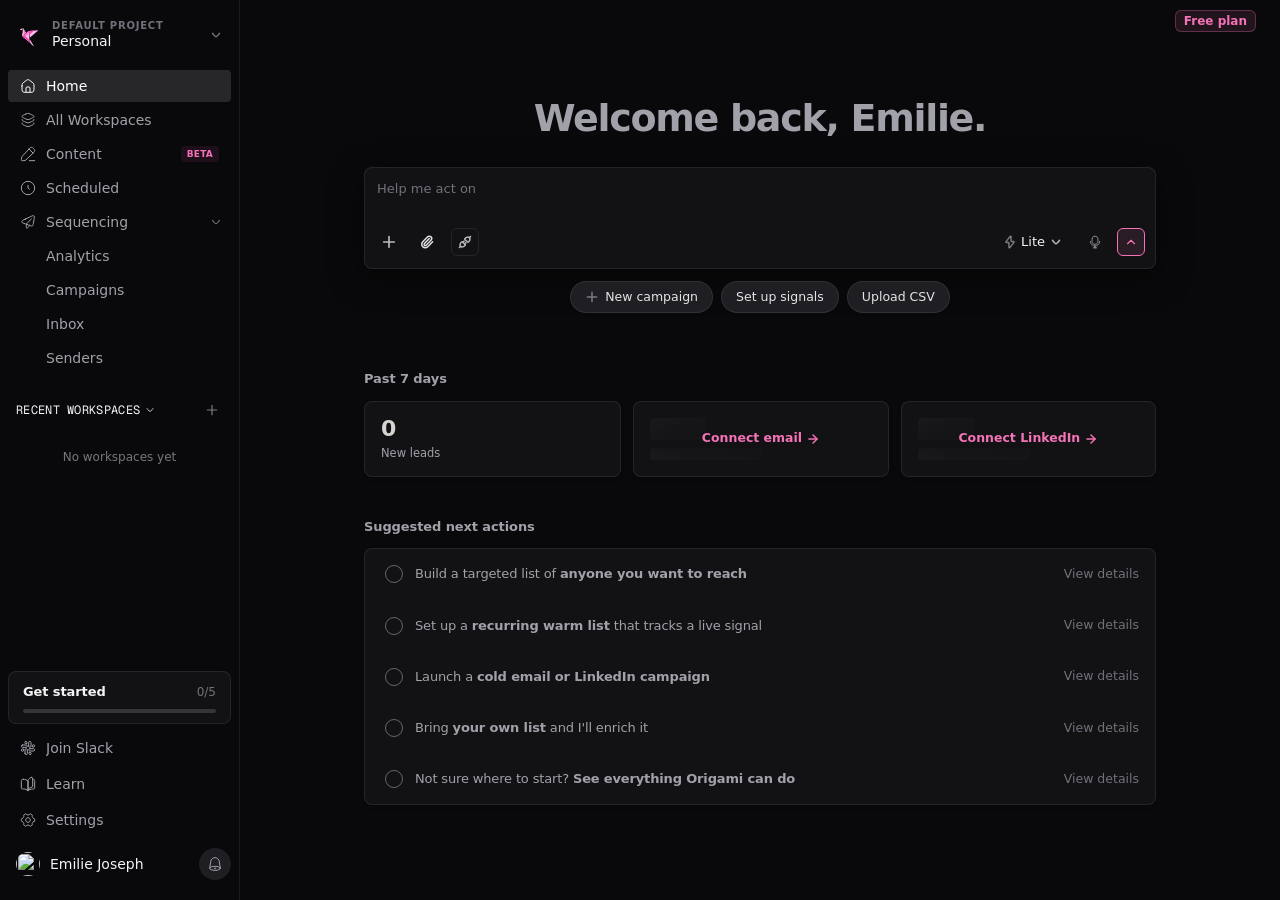
==== commit a51f14f8: "Prevent 404 navigation errors on internal links and sidebar items" ====
--- a/dashboard.html
+++ b/dashboard.html
@@ -410,7 +410,7 @@
 </style>
 </head>
 				<body class="min-h-screen antialiased">
-					<div id="root"><div class="flex flex-col fixed inset-0 overflow-hidden"><div class="flex flex-1 min-h-0 overflow-hidden bg-white"><div class="hidden md:flex"><aside class="bg-[#f4f4f4] flex flex-col flex-shrink-0 sticky top-0 h-screen overflow-hidden select-none transition-all duration-300 ease-[cubic-bezier(0.4,0,0.2,1)] w-60"><div class="flex-1 overflow-hidden flex flex-col transition-all duration-200 px-2"><div class="mt-4 mb-2"><div class="flex items-center gap-0"><a class="flex-shrink-0 flex items-center rounded-md hover:bg-muted transition-colors h-8 ml-2 active" href="/dashboard" data-status="active" aria-current="page"><img alt="Origami" class="h-6 w-6" src="origami-logo.svg"></a><div class="flex-1 transition-opacity duration-200 pl-1 flex items-center min-w-0 opacity-100"><button type="button" aria-label="Switch project" class="group flex-1 min-w-0 flex items-center gap-1.5 rounded-md px-2 py-1 text-left transition-colors hover:bg-stone-200/50" aria-haspopup="dialog" aria-expanded="false" aria-controls="radix-_r_38_" data-state="closed" data-slot="popover-trigger"><span class="flex-1 min-w-0 flex flex-col"><span class="min-w-0 truncate text-[10px] font-semibold uppercase tracking-[0.08em] text-stone-400 leading-tight">Default project</span><span class="min-w-0 truncate text-sm font-medium text-foreground leading-tight">Personal</span></span><svg xmlns="http://www.w3.org/2000/svg" width="24" height="24" viewBox="0 0 24 24" fill="none" color="currentColor" class="w-3.5 h-3.5 flex-shrink-0 text-stone-400 transition-transform group-hover:text-stone-600" stroke-width="2.25" stroke="currentColor"><path d="M18 9.00005C18 9.00005 13.5811 15 12 15C10.4188 15 6 9 6 9" stroke="currentColor" stroke-linecap="round" stroke-linejoin="round" stroke-width="2.25"></path></svg></button></div></div></div><div class="flex flex-col mt-2 space-y-0.5"><div class="flex flex-col space-y-0.5"><div class="space-y-0.5"><div><a data-slot="popover-anchor" class="flex items-center h-8 rounded-md text-sm transition-colors duration-150 px-3 gap-2.5 bg-stone-300/35 text-stone-900 active" href="/dashboard" data-status="active" aria-current="page"><span class="relative flex-shrink-0"><svg xmlns="http://www.w3.org/2000/svg" width="24" height="24" viewBox="0 0 24 24" fill="none" color="currentColor" class="w-4 h-4 flex-shrink-0" stroke-width="1.5" stroke="currentColor"><path d="M3 11.9896V14.5C3 17.7998 3 19.4497 4.02513 20.4749C5.05025 21.5 6.70017 21.5 10 21.5H14C17.2998 21.5 18.9497 21.5 19.9749 20.4749C21 19.4497 21 17.7998 21 14.5V11.9896C21 10.3083 21 9.46773 20.6441 8.74005C20.2882 8.01237 19.6247 7.49628 18.2976 6.46411L16.2976 4.90855C14.2331 3.30285 13.2009 2.5 12 2.5C10.7991 2.5 9.76689 3.30285 7.70242 4.90855L5.70241 6.46411C4.37533 7.49628 3.71179 8.01237 3.3559 8.74005C3 9.46773 3 10.3083 3 11.9896Z" stroke="currentColor" stroke-linecap="round" stroke-linejoin="round" stroke-width="1.5"></path><path d="M15 21.5V16.5C15 15.0858 15 14.3787 14.5607 13.9393C14.1213 13.5 13.4142 13.5 12 13.5C10.5858 13.5 9.87868 13.5 9.43934 13.9393C9 14.3787 9 15.0858 9 16.5V21.5" stroke="currentColor" stroke-linecap="round" stroke-linejoin="round" stroke-width="1.5"></path></svg></span><span class="flex-1 truncate transition-opacity duration-200 opacity-100">Home</span><span class="flex h-3.5 w-3.5 flex-shrink-0 items-center justify-center"></span></a></div></div></div><div class="flex flex-col space-y-0.5"><div class="space-y-0.5"><div><a href="/workspaces" class="flex items-center h-8 rounded-md text-sm transition-colors duration-150 px-3 gap-2.5 text-stone-700 hover:text-stone-900 hover:bg-stone-200/40"><svg xmlns="http://www.w3.org/2000/svg" width="24" height="24" viewBox="0 0 24 24" fill="none" color="currentColor" class="w-4 h-4 flex-shrink-0" stroke-width="1.5" stroke="currentColor"><path d="M8.64298 3.14559L6.93816 3.93362C4.31272 5.14719 3 5.75397 3 6.75C3 7.74603 4.31272 8.35281 6.93817 9.56638L8.64298 10.3544C10.2952 11.1181 11.1214 11.5 12 11.5C12.8786 11.5 13.7048 11.1181 15.357 10.3544L17.0618 9.56638C19.6873 8.35281 21 7.74603 21 6.75C21 5.75397 19.6873 5.14719 17.0618 3.93362L15.357 3.14559C13.7048 2.38186 12.8786 2 12 2C11.1214 2 10.2952 2.38186 8.64298 3.14559Z" stroke="currentColor" stroke-linecap="round" stroke-linejoin="round" stroke-width="1.5"></path><path d="M20.788 11.0972C20.9293 11.2959 21 11.5031 21 11.7309C21 12.7127 19.6873 13.3109 17.0618 14.5072L15.357 15.284C13.7048 16.0368 12.8786 16.4133 12 16.4133C11.1214 16.4133 10.2952 16.0368 8.64298 15.284L6.93817 14.5072C4.31272 13.3109 3 12.7127 3 11.7309C3 11.5031 3.07067 11.2959 3.212 11.0972" stroke="currentColor" stroke-linecap="round" stroke-linejoin="round" stroke-width="1.5"></path><path d="M20.3767 16.2661C20.7922 16.5971 21 16.927 21 17.3176C21 18.2995 19.6873 18.8976 17.0618 20.0939L15.357 20.8707C13.7048 21.6236 12.8786 22 12 22C11.1214 22 10.2952 21.6236 8.64298 20.8707L6.93817 20.0939C4.31272 18.8976 3 18.2995 3 17.3176C3 16.927 3.20778 16.5971 3.62334 16.2661" stroke="currentColor" stroke-linecap="round" stroke-linejoin="round" stroke-width="1.5"></path></svg><span class="flex-1 truncate transition-opacity duration-200 opacity-100">All Workspaces</span></a></div></div></div><div class="flex flex-col space-y-0.5"><div class="space-y-0.5"><div><a href="/content" class="flex items-center h-8 rounded-md text-sm transition-colors duration-150 px-3 gap-2.5 text-stone-700 hover:text-stone-900 hover:bg-stone-200/40"><svg xmlns="http://www.w3.org/2000/svg" width="24" height="24" viewBox="0 0 24 24" fill="none" color="currentColor" class="w-4 h-4 flex-shrink-0" stroke-width="1.5" stroke="currentColor"><path d="M14.0737 3.88545C14.8189 3.07808 15.1915 2.6744 15.5874 2.43893C16.5427 1.87076 17.7191 1.85309 18.6904 2.39232C19.0929 2.6158 19.4769 3.00812 20.245 3.79276C21.0131 4.5774 21.3972 4.96972 21.6159 5.38093C22.1438 6.37312 22.1265 7.57479 21.5703 8.5507C21.3398 8.95516 20.9446 9.33578 20.1543 10.097L10.7506 19.1543C9.25288 20.5969 8.504 21.3182 7.56806 21.6837C6.63212 22.0493 5.6032 22.0224 3.54536 21.9686L3.26538 21.9613C2.63891 21.9449 2.32567 21.9367 2.14359 21.73C1.9615 21.5234 1.98636 21.2043 2.03608 20.5662L2.06308 20.2197C2.20301 18.4235 2.27297 17.5255 2.62371 16.7182C2.97444 15.9109 3.57944 15.2555 4.78943 13.9445L14.0737 3.88545Z" stroke="currentColor" stroke-linejoin="round" stroke-width="1.5"></path><path d="M13 4L20 11" stroke="currentColor" stroke-linejoin="round" stroke-width="1.5"></path><path d="M14 22L22 22" stroke="currentColor" stroke-linecap="round" stroke-linejoin="round" stroke-width="1.5"></path></svg><span class="flex-1 truncate transition-opacity duration-200 opacity-100">Content</span><span class="px-1.5 py-0.5 text-[9px] font-semibold uppercase tracking-wide text-[#D64A9E] bg-[#D64A9E]/10 rounded">Beta</span></a></div></div></div><div class="flex flex-col space-y-0.5"><div class="space-y-0.5"><div><a href="/scheduled" class="flex items-center h-8 rounded-md text-sm transition-colors duration-150 px-3 gap-2.5 text-stone-700 hover:text-stone-900 hover:bg-stone-200/40"><svg xmlns="http://www.w3.org/2000/svg" width="24" height="24" viewBox="0 0 24 24" fill="none" color="currentColor" class="w-4 h-4 flex-shrink-0" stroke-width="1.5" stroke="currentColor"><circle cx="12" cy="12" r="10" stroke="currentColor" stroke-width="1.5"></circle><path d="M12 8V12L14 14" stroke="currentColor" stroke-linecap="round" stroke-linejoin="round" stroke-width="1.5"></path></svg><span class="flex-1 truncate transition-opacity duration-200 opacity-100">Scheduled</span></a></div></div></div><div class="flex flex-col space-y-0.5"><button id="sequencing-toggle-btn" type="button" class="flex items-center h-8 rounded-md text-sm transition-colors duration-150 px-3 w-full gap-2.5 text-stone-700 hover:text-stone-900 hover:bg-stone-200/40 cursor-pointer" aria-expanded="true"><svg xmlns="http://www.w3.org/2000/svg" width="24" height="24" viewBox="0 0 24 24" fill="none" color="currentColor" class="w-4 h-4 flex-shrink-0" stroke-width="1.5" stroke="currentColor"><path d="M9.49811 15L16.9981 7.5" stroke="currentColor" stroke-linecap="round" stroke-linejoin="round" stroke-width="1.5"></path><path d="M8.00634 7.67888L15.327 4.21881C18.3688 2.78111 19.8897 2.06226 20.8598 2.78341C21.8299 3.50455 21.5527 5.14799 20.9984 8.43486L20.0435 14.0968C19.6811 16.246 19.4998 17.3205 18.6989 17.7891C17.8979 18.2577 16.8574 17.8978 14.7765 17.178L8.41077 14.9762C4.51917 13.6301 2.57337 12.9571 2.50019 11.6365C2.427 10.3159 4.28678 9.43692 8.00634 7.67888Z" stroke="currentColor" stroke-linecap="round" stroke-linejoin="round" stroke-width="1.5"></path><path d="M9.49811 15.5V17.7274C9.49811 20.101 9.49811 21.2878 10.2083 21.4771C10.9185 21.6663 11.6664 20.6789 13.1622 18.7039L13.9981 17.5" stroke="currentColor" stroke-linecap="round" stroke-linejoin="round" stroke-width="1.5"></path></svg><span class="flex-1 truncate transition-opacity duration-200 text-left opacity-100">Sequencing</span><svg id="sequencing-chevron" xmlns="http://www.w3.org/2000/svg" width="24" height="24" viewBox="0 0 24 24" fill="none" color="currentColor" class="w-3.5 h-3.5 flex-shrink-0 -mr-1 opacity-70 transition-transform duration-200" stroke-width="2" stroke="currentColor"><path d="M18 9.00005C18 9.00005 13.5811 15 12 15C10.4188 15 6 9 6 9" stroke="currentColor" stroke-linecap="round" stroke-linejoin="round" stroke-width="2"></path></svg></button><div id="sequencing-submenu" class="flex flex-col space-y-0.5"><a href="/sequences/analytics" class="flex items-center h-8 pl-[2.375rem] pr-3 rounded-md text-sm transition-colors duration-150 w-full text-stone-600 hover:text-stone-900 hover:bg-stone-200/40"><span class="truncate">Analytics</span></a><a href="/sequences" class="flex items-center h-8 pl-[2.375rem] pr-3 rounded-md text-sm transition-colors duration-150 w-full text-stone-600 hover:text-stone-900 hover:bg-stone-200/40"><span class="truncate">Campaigns</span></a><a href="/sequences/inbox" class="flex items-center h-8 pl-[2.375rem] pr-3 rounded-md text-sm transition-colors duration-150 w-full text-stone-600 hover:text-stone-900 hover:bg-stone-200/40"><span class="truncate">Inbox</span></a><a href="/sequences/senders" class="flex items-center h-8 pl-[2.375rem] pr-3 rounded-md text-sm transition-colors duration-150 w-full text-stone-600 hover:text-stone-900 hover:bg-stone-200/40"><span class="truncate">Senders</span></a></div></div></div><div class="flex flex-col mt-3 pt-3 min-h-0 flex-1 overflow-hidden transition-opacity duration-300 border-t border-foreground/[0.06] opacity-100"><div class="flex items-center justify-between mb-1 px-2 flex-shrink-0"><button class="flex items-center gap-1 text-xs font-mono text-foreground tracking-wide uppercase hover:text-foreground/70"><span>Recent Workspaces</span><svg xmlns="http://www.w3.org/2000/svg" width="24" height="24" viewBox="0 0 24 24" fill="none" color="currentColor" class="w-3 h-3 opacity-80 transition-transform duration-200" stroke-width="2" stroke="currentColor"><path d="M18 9.00005C18 9.00005 13.5811 15 12 15C10.4188 15 6 9 6 9" stroke="currentColor" stroke-linecap="round" stroke-linejoin="round" stroke-width="2"></path></svg></button><button class="p-1 rounded-md text-foreground/40 hover:text-stone-900 hover:bg-stone-200/40 transition-colors duration-150" title="New workspace"><svg xmlns="http://www.w3.org/2000/svg" width="24" height="24" viewBox="0 0 24 24" fill="none" color="currentColor" class="w-3.5 h-3.5 opacity-80" stroke-width="2" stroke="currentColor"><path d="M12 4V20M20 12H4" stroke="currentColor" stroke-linecap="round" stroke-linejoin="round" stroke-width="2"></path></svg></button></div><div class="relative h-full flex-1 min-h-0 mt-2 overflow-hidden"><div class="pointer-events-none absolute top-0 left-0 right-0 z-10 transition-opacity duration-200 bg-gradient-to-b from-[#f4f4f4] to-transparent opacity-0" style="height: 20px;"></div><div class="overflow-y-auto h-full scrollbar-hide"><div class="flex items-center justify-center py-4 text-xs text-foreground/40">No workspaces yet</div></div><div class="pointer-events-none absolute bottom-0 left-0 right-0 z-10 transition-opacity duration-200 bg-gradient-to-t from-[#f4f4f4] to-transparent opacity-100" style="height: 20px;"></div></div></div></div><div class="flex-shrink-0 pb-4 transition-all duration-200 px-2"><button type="button" class="mb-2 w-full rounded-xl border border-black/[0.06] bg-white px-3.5 py-2.5 text-left transition-colors hover:bg-stone-50" aria-haspopup="dialog" aria-expanded="false" aria-controls="radix-_r_4i_" data-state="closed" data-slot="popover-trigger"><span class="flex items-baseline justify-between gap-2"><span class="text-[13px] font-semibold tracking-[-0.1px] text-stone-800">Get started</span><span class="text-[12px] tabular-nums text-stone-400">0/5</span></span><span class="mt-2 block h-1 overflow-hidden rounded-full bg-black/[0.08]"><span class="block h-full rounded-full transition-[width] duration-200" style="width: 0%; background-color: rgb(214, 74, 158);"></span></span></button><a href="https://join.slack.com/t/origami-g5z3496/shared_invite/zt-41n9cosr7-NXEdcztT4u~Nd9Nil3NnXw" target="_blank" rel="noopener noreferrer" aria-label="Join Slack (opens in new tab)" class="flex items-center h-8 rounded-md text-sm transition-colors duration-150 mb-1 px-3 w-full gap-2.5 text-stone-700 hover:text-stone-900 hover:bg-stone-200/40"><svg xmlns="http://www.w3.org/2000/svg" width="24" height="24" viewBox="0 0 24 24" fill="none" color="currentColor" class="w-4 h-4 flex-shrink-0" stroke-width="1.5" stroke="currentColor"><path d="M13 9.25V3.75C13 2.7835 13.7835 2 14.75 2C15.7165 2 16.5 2.7835 16.5 3.75V9.25C16.5 10.2165 15.7165 11 14.75 11C13.7835 11 13 10.2165 13 9.25Z" stroke="currentColor" stroke-linecap="round" stroke-linejoin="round" stroke-width="1.5"></path><path d="M7.5 20.25V14.75C7.5 13.7835 8.2835 13 9.25 13C10.2165 13 11 13.7835 11 14.75V20.25C11 21.2165 10.2165 22 9.25 22C8.2835 22 7.5 21.2165 7.5 20.25Z" stroke="currentColor" stroke-linecap="round" stroke-linejoin="round" stroke-width="1.5"></path><path d="M14.75 13L20.25 13C21.2165 13 22 13.7835 22 14.75C22 15.7165 21.2165 16.5 20.25 16.5L14.75 16.5C13.7835 16.5 13 15.7165 13 14.75C13 13.7835 13.7835 13 14.75 13Z" stroke="currentColor" stroke-linecap="round" stroke-linejoin="round" stroke-width="1.5"></path><path d="M3.75 7.5L9.25 7.5C10.2165 7.5 11 8.2835 11 9.25C11 10.2165 10.2165 11 9.25 11L3.75 11C2.7835 11 2 10.2165 2 9.25C2 8.2835 2.7835 7.5 3.75 7.5Z" stroke="currentColor" stroke-linecap="round" stroke-linejoin="round" stroke-width="1.5"></path><path d="M7 3.75C7 4.7165 7.7835 5.5 8.75 5.5H10.5V3.75C10.5 2.7835 9.7165 2 8.75 2C7.7835 2 7 2.7835 7 3.75Z" stroke="currentColor" stroke-linejoin="round" stroke-width="1.5"></path><path d="M17 20.25C17 19.2835 16.2165 18.5 15.25 18.5H13.5V20.25C13.5 21.2165 14.2835 22 15.25 22C16.2165 22 17 21.2165 17 20.25Z" stroke="currentColor" stroke-linejoin="round" stroke-width="1.5"></path><path d="M20.25 7C19.2835 7 18.5 7.7835 18.5 8.75L18.5 10.5H20.25C21.2165 10.5 22 9.7165 22 8.75C22 7.7835 21.2165 7 20.25 7Z" stroke="currentColor" stroke-linejoin="round" stroke-width="1.5"></path><path d="M3.75 17C4.7165 17 5.5 16.2165 5.5 15.25V13.5L3.75 13.5C2.7835 13.5 2 14.2835 2 15.25C2 16.2165 2.7835 17 3.75 17Z" stroke="currentColor" stroke-linejoin="round" stroke-width="1.5"></path></svg><span class="flex-1 truncate text-left transition-opacity duration-200 opacity-100">Join Slack</span></a><a href="/learn" class="flex items-center h-8 rounded-md text-sm transition-colors duration-150 mb-1 px-3 w-full gap-2.5 text-stone-700 hover:text-stone-900 hover:bg-stone-200/40"><svg xmlns="http://www.w3.org/2000/svg" width="24" height="24" viewBox="0 0 24 24" fill="none" color="currentColor" class="w-4 h-4 flex-shrink-0" stroke-width="1.5" stroke="currentColor"><path d="M17.5055 2.01874C12.8289 2.83455 12 7.5 12 7.5V22C12 22 12.8867 17.1272 18.0004 16.5588C18.5493 16.4978 19 16.0576 19 15.5058V3.39309C19 2.5654 18.3216 1.87638 17.5055 2.01874Z" stroke="currentColor" stroke-linecap="round" stroke-linejoin="round" stroke-width="1.5"></path><path d="M5.33333 5.00001C7.79379 4.99657 10.1685 5.88709 12 7.5V22C10.1685 20.3871 7.79379 19.4966 5.33333 19.5C3.77132 19.5 2.99032 19.5 2.64526 19.2792C2.4381 19.1466 2.35346 19.0619 2.22086 18.8547C2 18.5097 2 17.8941 2 16.6629V8.40322C2 6.97543 2 6.26154 2.54874 5.68286C3.09748 5.10418 3.65923 5.07432 4.78272 5.0146C4.965 5.00491 5.14858 5.00001 5.33333 5.00001Z" stroke="currentColor" stroke-linecap="round" stroke-linejoin="round" stroke-width="1.5"></path><path d="M12 22.001C13.8315 20.3881 16.2062 19.4976 18.6667 19.501C20.2287 19.501 21.0097 19.501 21.3547 19.2802C21.5619 19.1476 21.6465 19.0629 21.7791 18.8558C22 18.5107 22 17.8951 22 16.6639V8.40424C22 6.97645 22 6.26256 21.4513 5.68388C20.9025 5.1052 20.1235 5.05972 19 5" stroke="currentColor" stroke-linecap="round" stroke-linejoin="round" stroke-width="1.5"></path></svg><span class="flex-1 truncate text-left transition-opacity duration-200 opacity-100">Learn</span></a><a href="/settings?source=%2Fdashboard" class="flex items-center h-8 rounded-md text-sm transition-colors duration-150 mb-2 px-3 w-full gap-2.5 text-stone-700 hover:text-stone-900 hover:bg-stone-200/40"><svg xmlns="http://www.w3.org/2000/svg" width="24" height="24" viewBox="0 0 24 24" fill="none" color="currentColor" class="w-4 h-4 flex-shrink-0" stroke-width="1.5" stroke="currentColor"><path d="M15.5 12C15.5 13.933 13.933 15.5 12 15.5C10.067 15.5 8.5 13.933 8.5 12C8.5 10.067 10.067 8.5 12 8.5C13.933 8.5 15.5 10.067 15.5 12Z" stroke="currentColor" stroke-width="1.5"></path><path d="M21.011 14.0965C21.5329 13.9558 21.7939 13.8854 21.8969 13.7508C22 13.6163 22 13.3998 22 12.9669V11.0332C22 10.6003 22 10.3838 21.8969 10.2493C21.7938 10.1147 21.5329 10.0443 21.011 9.90358C19.0606 9.37759 17.8399 7.33851 18.3433 5.40087C18.4817 4.86799 18.5509 4.60156 18.4848 4.44529C18.4187 4.28902 18.2291 4.18134 17.8497 3.96596L16.125 2.98673C15.7528 2.77539 15.5667 2.66972 15.3997 2.69222C15.2326 2.71472 15.0442 2.90273 14.6672 3.27873C13.208 4.73448 10.7936 4.73442 9.33434 3.27864C8.95743 2.90263 8.76898 2.71463 8.60193 2.69212C8.43489 2.66962 8.24877 2.77529 7.87653 2.98663L6.15184 3.96587C5.77253 4.18123 5.58287 4.28891 5.51678 4.44515C5.45068 4.6014 5.51987 4.86787 5.65825 5.4008C6.16137 7.3385 4.93972 9.37763 2.98902 9.9036C2.46712 10.0443 2.20617 10.1147 2.10308 10.2492C2 10.3838 2 10.6003 2 11.0332V12.9669C2 13.3998 2 13.6163 2.10308 13.7508C2.20615 13.8854 2.46711 13.9558 2.98902 14.0965C4.9394 14.6225 6.16008 16.6616 5.65672 18.5992C5.51829 19.1321 5.44907 19.3985 5.51516 19.5548C5.58126 19.7111 5.77092 19.8188 6.15025 20.0341L7.87495 21.0134C8.24721 21.2247 8.43334 21.3304 8.6004 21.3079C8.76746 21.2854 8.95588 21.0973 9.33271 20.7213C10.7927 19.2644 13.2088 19.2643 14.6689 20.7212C15.0457 21.0973 15.2341 21.2853 15.4012 21.3078C15.5682 21.3303 15.7544 21.2246 16.1266 21.0133L17.8513 20.034C18.2307 19.8187 18.4204 19.711 18.4864 19.5547C18.5525 19.3984 18.4833 19.132 18.3448 18.5991C17.8412 16.6616 19.0609 14.6226 21.011 14.0965Z" stroke="currentColor" stroke-linecap="round" stroke-width="1.5"></path></svg><span class="flex-1 truncate text-left transition-opacity duration-200 opacity-100">Settings</span></a><div class="flex items-center gap-1"><button class="flex items-center rounded-md hover:bg-muted transition-colors outline-none py-2 min-w-0 flex-1 gap-2.5 px-2" type="button" aria-haspopup="dialog" aria-expanded="false" aria-controls="radix-_r_3f_" data-state="closed" data-slot="popover-trigger"><img alt="Emilie Joseph" class="w-6 h-6 rounded-full object-cover flex-shrink-0" src="https://img.clerk.com/eyJ0eXBlIjoicHJveHkiLCJzcmMiOiJodHRwczovL2ltYWdlcy5jbGVyay5kZXYvb2F1dGhfZ29vZ2xlL2ltZ18zR2NYYlRySVpha2ZNcmdKbnRNaDhFQ2pzb1AifQ"><span class="text-sm font-medium text-foreground truncate transition-opacity duration-200 opacity-100">Emilie Joseph</span></button><button type="button" aria-label="Releases" title="Releases" class="relative flex h-8 w-8 flex-shrink-0 items-center justify-center rounded-full text-stone-400 transition-colors duration-150 hover:bg-stone-200/40 hover:text-stone-600" aria-haspopup="dialog" aria-expanded="false" aria-controls="radix-_r_3h_" data-state="closed" data-slot="popover-trigger"><svg xmlns="http://www.w3.org/2000/svg" width="24" height="24" viewBox="0 0 24 24" fill="none" color="currentColor" class="h-4 w-4" stroke-width="1.5" stroke="currentColor"><path d="M20 18.5011L18.349 7.93407C17.8603 4.80601 15.166 2.5 12 2.5C8.83398 2.5 6.13971 4.80601 5.65098 7.93407L4 18.5011" stroke="currentColor" stroke-linecap="round" stroke-linejoin="round" stroke-width="1.5"></path><path d="M20 18.5C20 16.8431 16.4183 15.5 12 15.5C7.58172 15.5 4 16.8431 4 18.5C4 20.1569 7.58172 21.5 12 21.5C16.4183 21.5 20 20.1569 20 18.5Z" stroke="currentColor" stroke-linecap="round" stroke-linejoin="round" stroke-width="1.5"></path><path d="M13 18.5H11" stroke="currentColor" stroke-linecap="round" stroke-linejoin="round" stroke-width="1.5"></path></svg></button></div></div></aside></div><div class="fixed inset-0 bg-black/40 z-50 transition-opacity duration-300 md:hidden opacity-0 pointer-events-none"></div><aside class="fixed top-0 left-0 bottom-0 w-72 bg-[#FAFAFA] z-50 flex flex-col transition-transform duration-300 ease-[cubic-bezier(0.32,0.72,0,1)] md:hidden -translate-x-full"><div class="flex items-center justify-between px-4 pt-4 pb-2"><a href="/dashboard" class="flex items-center gap-2 active" data-status="active" aria-current="page"><img alt="Origami" class="h-6 w-6" src="origami-logo.svg"></a><button class="p-2 text-foreground/50 hover:text-foreground rounded-lg transition-colors"><svg xmlns="http://www.w3.org/2000/svg" width="24" height="24" viewBox="0 0 24 24" fill="none" color="currentColor" class="w-5 h-5 opacity-80" stroke-width="2.5" stroke="currentColor"><path d="M18 6L6.00081 17.9992M17.9992 18L6 6.00085" stroke="currentColor" stroke-linecap="round" stroke-linejoin="round" stroke-width="2.5"></path></svg></button></div><div class="px-3 mb-2 flex"><button type="button" aria-label="Switch project" class="group flex-1 min-w-0 flex items-center gap-1.5 rounded-md px-2 py-1 text-left transition-colors hover:bg-stone-200/50" aria-haspopup="dialog" aria-expanded="false" aria-controls="radix-_r_m_" data-state="closed" data-slot="popover-trigger"><span class="flex-1 min-w-0 flex flex-col"><span class="min-w-0 truncate text-[10px] font-semibold uppercase tracking-[0.08em] text-stone-400 leading-tight">Default project</span><span class="min-w-0 truncate text-sm font-medium text-foreground leading-tight">Personal</span></span><svg xmlns="http://www.w3.org/2000/svg" width="24" height="24" viewBox="0 0 24 24" fill="none" color="currentColor" class="w-3.5 h-3.5 flex-shrink-0 text-stone-400 transition-transform group-hover:text-stone-600" stroke-width="2.25" stroke="currentColor"><path d="M18 9.00005C18 9.00005 13.5811 15 12 15C10.4188 15 6 9 6 9" stroke="currentColor" stroke-linecap="round" stroke-linejoin="round" stroke-width="2.25"></path></svg></button></div><div class="flex-1 min-h-0 overflow-y-auto px-3"><div class="space-y-0.5"><a href="/dashboard" class="flex items-center gap-3 h-11 px-3 rounded-lg text-sm transition-colors bg-foreground/[0.08] text-foreground font-medium active" data-status="active" aria-current="page"><svg xmlns="http://www.w3.org/2000/svg" width="24" height="24" viewBox="0 0 24 24" fill="none" color="currentColor" class="w-[18px] h-[18px] flex-shrink-0 opacity-80" stroke-width="2.5" stroke="currentColor"><path d="M3 11.9896V14.5C3 17.7998 3 19.4497 4.02513 20.4749C5.05025 21.5 6.70017 21.5 10 21.5H14C17.2998 21.5 18.9497 21.5 19.9749 20.4749C21 19.4497 21 17.7998 21 14.5V11.9896C21 10.3083 21 9.46773 20.6441 8.74005C20.2882 8.01237 19.6247 7.49628 18.2976 6.46411L16.2976 4.90855C14.2331 3.30285 13.2009 2.5 12 2.5C10.7991 2.5 9.76689 3.30285 7.70242 4.90855L5.70241 6.46411C4.37533 7.49628 3.71179 8.01237 3.3559 8.74005C3 9.46773 3 10.3083 3 11.9896Z" stroke="currentColor" stroke-linecap="round" stroke-linejoin="round" stroke-width="2.5"></path><path d="M15 21.5V16.5C15 15.0858 15 14.3787 14.5607 13.9393C14.1213 13.5 13.4142 13.5 12 13.5C10.5858 13.5 9.87868 13.5 9.43934 13.9393C9 14.3787 9 15.0858 9 16.5V21.5" stroke="currentColor" stroke-linecap="round" stroke-linejoin="round" stroke-width="2.5"></path></svg><span>Home</span></a><a href="/workspaces" class="flex items-center gap-3 h-11 px-3 rounded-lg text-sm transition-colors text-foreground/60 hover:text-foreground hover:bg-foreground/[0.05]"><svg xmlns="http://www.w3.org/2000/svg" width="24" height="24" viewBox="0 0 24 24" fill="none" color="currentColor" class="w-[18px] h-[18px] flex-shrink-0 opacity-80" stroke-width="2.5" stroke="currentColor"><path d="M8.64298 3.14559L6.93816 3.93362C4.31272 5.14719 3 5.75397 3 6.75C3 7.74603 4.31272 8.35281 6.93817 9.56638L8.64298 10.3544C10.2952 11.1181 11.1214 11.5 12 11.5C12.8786 11.5 13.7048 11.1181 15.357 10.3544L17.0618 9.56638C19.6873 8.35281 21 7.74603 21 6.75C21 5.75397 19.6873 5.14719 17.0618 3.93362L15.357 3.14559C13.7048 2.38186 12.8786 2 12 2C11.1214 2 10.2952 2.38186 8.64298 3.14559Z" stroke="currentColor" stroke-linecap="round" stroke-linejoin="round" stroke-width="2.5"></path><path d="M20.788 11.0972C20.9293 11.2959 21 11.5031 21 11.7309C21 12.7127 19.6873 13.3109 17.0618 14.5072L15.357 15.284C13.7048 16.0368 12.8786 16.4133 12 16.4133C11.1214 16.4133 10.2952 16.0368 8.64298 15.284L6.93817 14.5072C4.31272 13.3109 3 12.7127 3 11.7309C3 11.5031 3.07067 11.2959 3.212 11.0972" stroke="currentColor" stroke-linecap="round" stroke-linejoin="round" stroke-width="2.5"></path><path d="M20.3767 16.2661C20.7922 16.5971 21 16.927 21 17.3176C21 18.2995 19.6873 18.8976 17.0618 20.0939L15.357 20.8707C13.7048 21.6236 12.8786 22 12 22C11.1214 22 10.2952 21.6236 8.64298 20.8707L6.93817 20.0939C4.31272 18.8976 3 18.2995 3 17.3176C3 16.927 3.20778 16.5971 3.62334 16.2661" stroke="currentColor" stroke-linecap="round" stroke-linejoin="round" stroke-width="2.5"></path></svg><span>All Workspaces</span></a><a href="/content" class="flex items-center gap-3 h-11 px-3 rounded-lg text-sm transition-colors text-foreground/60 hover:text-foreground hover:bg-foreground/[0.05]"><svg xmlns="http://www.w3.org/2000/svg" width="24" height="24" viewBox="0 0 24 24" fill="none" color="currentColor" class="w-[18px] h-[18px] flex-shrink-0 opacity-80" stroke-width="2.5" stroke="currentColor"><path d="M14.0737 3.88545C14.8189 3.07808 15.1915 2.6744 15.5874 2.43893C16.5427 1.87076 17.7191 1.85309 18.6904 2.39232C19.0929 2.6158 19.4769 3.00812 20.245 3.79276C21.0131 4.5774 21.3972 4.96972 21.6159 5.38093C22.1438 6.37312 22.1265 7.57479 21.5703 8.5507C21.3398 8.95516 20.9446 9.33578 20.1543 10.097L10.7506 19.1543C9.25288 20.5969 8.504 21.3182 7.56806 21.6837C6.63212 22.0493 5.6032 22.0224 3.54536 21.9686L3.26538 21.9613C2.63891 21.9449 2.32567 21.9367 2.14359 21.73C1.9615 21.5234 1.98636 21.2043 2.03608 20.5662L2.06308 20.2197C2.20301 18.4235 2.27297 17.5255 2.62371 16.7182C2.97444 15.9109 3.57944 15.2555 4.78943 13.9445L14.0737 3.88545Z" stroke="currentColor" stroke-linejoin="round" stroke-width="2.5"></path><path d="M13 4L20 11" stroke="currentColor" stroke-linejoin="round" stroke-width="2.5"></path><path d="M14 22L22 22" stroke="currentColor" stroke-linecap="round" stroke-linejoin="round" stroke-width="2.5"></path></svg><span>Content</span><span class="ml-auto px-1.5 py-0.5 text-[10px] font-semibold uppercase tracking-wide leading-none rounded text-[#D64A9E] bg-[#D64A9E]/10 flex-shrink-0">New</span></a><a href="/scheduled" class="flex items-center gap-3 h-11 px-3 rounded-lg text-sm transition-colors text-foreground/60 hover:text-foreground hover:bg-foreground/[0.05]"><svg xmlns="http://www.w3.org/2000/svg" width="24" height="24" viewBox="0 0 24 24" fill="none" color="currentColor" class="w-[18px] h-[18px] flex-shrink-0 opacity-80" stroke-width="2.5" stroke="currentColor"><circle cx="12" cy="12" r="10" stroke="currentColor" stroke-width="2.5"></circle><path d="M12 8V12L14 14" stroke="currentColor" stroke-linecap="round" stroke-linejoin="round" stroke-width="2.5"></path></svg><span>Scheduled</span></a><a href="/learn" class="flex items-center gap-3 h-11 px-3 rounded-lg text-sm transition-colors text-foreground/60 hover:text-foreground hover:bg-foreground/[0.05]"><svg xmlns="http://www.w3.org/2000/svg" width="24" height="24" viewBox="0 0 24 24" fill="none" color="currentColor" class="w-[18px] h-[18px] flex-shrink-0 opacity-80" stroke-width="2.5" stroke="currentColor"><path d="M17.5055 2.01874C12.8289 2.83455 12 7.5 12 7.5V22C12 22 12.8867 17.1272 18.0004 16.5588C18.5493 16.4978 19 16.0576 19 15.5058V3.39309C19 2.5654 18.3216 1.87638 17.5055 2.01874Z" stroke="currentColor" stroke-linecap="round" stroke-linejoin="round" stroke-width="2.5"></path><path d="M5.33333 5.00001C7.79379 4.99657 10.1685 5.88709 12 7.5V22C10.1685 20.3871 7.79379 19.4966 5.33333 19.5C3.77132 19.5 2.99032 19.5 2.64526 19.2792C2.4381 19.1466 2.35346 19.0619 2.22086 18.8547C2 18.5097 2 17.8941 2 16.6629V8.40322C2 6.97543 2 6.26154 2.54874 5.68286C3.09748 5.10418 3.65923 5.07432 4.78272 5.0146C4.965 5.00491 5.14858 5.00001 5.33333 5.00001Z" stroke="currentColor" stroke-linecap="round" stroke-linejoin="round" stroke-width="2.5"></path><path d="M12 22.001C13.8315 20.3881 16.2062 19.4976 18.6667 19.501C20.2287 19.501 21.0097 19.501 21.3547 19.2802C21.5619 19.1476 21.6465 19.0629 21.7791 18.8558C22 18.5107 22 17.8951 22 16.6639V8.40424C22 6.97645 22 6.26256 21.4513 5.68388C20.9025 5.1052 20.1235 5.05972 19 5" stroke="currentColor" stroke-linecap="round" stroke-linejoin="round" stroke-width="2.5"></path></svg><span>Learn</span></a></div><div class="mt-1 space-y-0.5"><button type="button" aria-expanded="true" class="flex w-full items-center gap-3 h-11 px-3 rounded-lg text-sm transition-colors min-w-0 text-foreground/60 hover:text-foreground hover:bg-foreground/[0.05]"><svg xmlns="http://www.w3.org/2000/svg" width="24" height="24" viewBox="0 0 24 24" fill="none" color="currentColor" class="w-[18px] h-[18px] flex-shrink-0 opacity-80" stroke-width="2.5" stroke="currentColor"><path d="M9.49811 15L16.9981 7.5" stroke="currentColor" stroke-linecap="round" stroke-linejoin="round" stroke-width="2.5"></path><path d="M8.00634 7.67888L15.327 4.21881C18.3688 2.78111 19.8897 2.06226 20.8598 2.78341C21.8299 3.50455 21.5527 5.14799 20.9984 8.43486L20.0435 14.0968C19.6811 16.246 19.4998 17.3205 18.6989 17.7891C17.8979 18.2577 16.8574 17.8978 14.7765 17.178L8.41077 14.9762C4.51917 13.6301 2.57337 12.9571 2.50019 11.6365C2.427 10.3159 4.28678 9.43692 8.00634 7.67888Z" stroke="currentColor" stroke-linecap="round" stroke-linejoin="round" stroke-width="2.5"></path><path d="M9.49811 15.5V17.7274C9.49811 20.101 9.49811 21.2878 10.2083 21.4771C10.9185 21.6663 11.6664 20.6789 13.1622 18.7039L13.9981 17.5" stroke="currentColor" stroke-linecap="round" stroke-linejoin="round" stroke-width="2.5"></path></svg><span class="flex-1 text-left">Sequencing</span><svg id="sequencing-chevron" xmlns="http://www.w3.org/2000/svg" width="24" height="24" viewBox="0 0 24 24" fill="none" color="currentColor" class="w-4 h-4 flex-shrink-0 opacity-70 transition-transform duration-200" stroke-width="2.5" stroke="currentColor"><path d="M18 9.00005C18 9.00005 13.5811 15 12 15C10.4188 15 6 9 6 9" stroke="currentColor" stroke-linecap="round" stroke-linejoin="round" stroke-width="2.5"></path></svg></button><div class="space-y-0.5 pl-3 ml-3 border-l border-foreground/10"><a href="/sequences/analytics" class="flex items-center gap-3 h-10 px-3 rounded-lg text-sm transition-colors text-foreground/60 hover:text-foreground hover:bg-foreground/[0.05]"><svg xmlns="http://www.w3.org/2000/svg" width="24" height="24" viewBox="0 0 24 24" fill="none" color="currentColor" class="w-4 h-4 flex-shrink-0 opacity-80" stroke-width="2.5" stroke="currentColor"><path d="M15 21V6C15 5.06812 15 4.60218 14.8478 4.23463C14.6448 3.74458 14.2554 3.35523 13.7654 3.15224C13.3978 3 12.9319 3 12 3C11.0681 3 10.6022 3 10.2346 3.15224C9.74458 3.35523 9.35523 3.74458 9.15224 4.23463C9 4.60218 9 5.06812 9 6V21H15Z" stroke="currentColor" stroke-linecap="round" stroke-linejoin="round" stroke-width="2.5"></path><path d="M17 8H15V21H17C18.8856 21 19.8284 21 20.4142 20.4142C21 19.8284 21 18.8856 21 17V12C21 10.1144 21 9.17157 20.4142 8.58579C19.8284 8 18.8856 8 17 8Z" stroke="currentColor" stroke-linecap="round" stroke-linejoin="round" stroke-width="2.5"></path><path d="M9 13H7C5.11438 13 4.17157 13 3.58579 13.5858C3 14.1716 3 15.1144 3 17C3 18.8856 3 19.8284 3.58579 20.4142C4.17157 21 5.11438 21 7 21H9V13Z" stroke="currentColor" stroke-linecap="round" stroke-linejoin="round" stroke-width="2.5"></path></svg><span>Analytics</span></a><a href="/sequences" class="flex items-center gap-3 h-10 px-3 rounded-lg text-sm transition-colors text-foreground/60 hover:text-foreground hover:bg-foreground/[0.05]"><svg xmlns="http://www.w3.org/2000/svg" width="24" height="24" viewBox="0 0 24 24" fill="none" color="currentColor" class="w-4 h-4 flex-shrink-0 opacity-80" stroke-width="2.5" stroke="currentColor"><path d="M14.9263 4.41103L8.27352 7.60452C7.76151 7.85029 7.21443 7.91187 6.65675 7.78693C6.29177 7.70517 6.10926 7.66429 5.9623 7.64751C4.13743 7.43912 3 8.88342 3 10.5443V11.4557C3 13.1166 4.13743 14.5609 5.9623 14.3525C6.10926 14.3357 6.29178 14.2948 6.65675 14.2131C7.21443 14.0881 7.76151 14.1497 8.27352 14.3955L14.9263 17.589C16.4534 18.3221 17.217 18.6886 18.0684 18.4029C18.9197 18.1172 19.2119 17.5041 19.7964 16.278C21.4012 12.9112 21.4012 9.08885 19.7964 5.72196C19.2119 4.49586 18.9197 3.88281 18.0684 3.5971C17.217 3.3114 16.4534 3.67794 14.9263 4.41103Z" stroke="currentColor" stroke-linecap="round" stroke-linejoin="round" stroke-width="2.5"></path><path d="M13 17V17.5C13 18.7841 13 19.4261 12.776 19.7886C12.4773 20.2719 11.9312 20.545 11.3653 20.4939C10.9409 20.4557 10.4273 20.0704 9.4 19.3L8.2 18.4C7.22253 17.6669 7 17.2218 7 16V14.5" stroke="currentColor" stroke-linecap="round" stroke-linejoin="round" stroke-width="2.5"></path><path d="M7.5 14V8" stroke="currentColor" stroke-linecap="round" stroke-linejoin="round" stroke-width="2.5"></path></svg><span>Campaigns</span></a><a href="/sequences/inbox" class="flex items-center gap-3 h-10 px-3 rounded-lg text-sm transition-colors text-foreground/60 hover:text-foreground hover:bg-foreground/[0.05]"><svg xmlns="http://www.w3.org/2000/svg" width="24" height="24" viewBox="0 0 24 24" fill="none" color="currentColor" class="w-4 h-4 flex-shrink-0 opacity-80" stroke-width="2.5" stroke="currentColor"><path d="M2.5 12C2.5 7.52166 2.5 5.28249 3.89124 3.89124C5.28249 2.5 7.52166 2.5 12 2.5C16.4783 2.5 18.7175 2.5 20.1088 3.89124C21.5 5.28249 21.5 7.52166 21.5 12C21.5 16.4783 21.5 18.7175 20.1088 20.1088C18.7175 21.5 16.4783 21.5 12 21.5C7.52166 21.5 5.28249 21.5 3.89124 20.1088C2.5 18.7175 2.5 16.4783 2.5 12Z" stroke="currentColor" stroke-linecap="round" stroke-linejoin="round" stroke-width="2.5"></path><path d="M21.5 13.5H16.5743C15.7322 13.5 15.0706 14.2036 14.6995 14.9472C14.2963 15.7551 13.4889 16.5 12 16.5C10.5111 16.5 9.70373 15.7551 9.30054 14.9472C8.92942 14.2036 8.26777 13.5 7.42566 13.5H2.5" stroke="currentColor" stroke-linejoin="round" stroke-width="2.5"></path></svg><span>Inbox</span></a><a href="/sequences/senders" class="flex items-center gap-3 h-10 px-3 rounded-lg text-sm transition-colors text-foreground/60 hover:text-foreground hover:bg-foreground/[0.05]"><svg xmlns="http://www.w3.org/2000/svg" width="24" height="24" viewBox="0 0 24 24" fill="none" color="currentColor" class="w-4 h-4 flex-shrink-0 opacity-80" stroke-width="2.5" stroke="currentColor"><path d="M15.5 2V6M8.5 6V2" stroke="currentColor" stroke-linecap="round" stroke-linejoin="round" stroke-width="2.5"></path><path d="M6.00446 7.61331C5.93719 6.74273 6.63957 6 7.53014 6H16.4699C17.3604 6 18.0628 6.74273 17.9955 7.61331L17.8117 9.99197C17.6796 11.7019 17.1011 13.3498 16.132 14.7773L15.5312 15.6622C14.9638 16.4979 14.0077 17 12.9838 17H11.0162C9.99228 17 9.03617 16.4979 8.46881 15.6622L7.86803 14.7773C6.89885 13.3498 6.32041 11.7019 6.18827 9.99197L6.00446 7.61331Z" stroke="currentColor" stroke-width="2.5"></path><path d="M12 17V22" stroke="currentColor" stroke-linecap="round" stroke-linejoin="round" stroke-width="2.5"></path><path d="M11 9H13" stroke="currentColor" stroke-linecap="round" stroke-linejoin="round" stroke-width="2.5"></path></svg><span>Senders</span></a></div></div></div><div class="flex-shrink-0 border-t border-border px-3 py-3 space-y-0.5"><button type="button" aria-label="Releases" class="flex w-full items-center gap-3 h-11 px-3 rounded-lg text-sm text-foreground/60 transition-colors hover:text-foreground hover:bg-foreground/[0.05]" aria-haspopup="dialog" aria-expanded="false" aria-controls="radix-_r_q_" data-state="closed" data-slot="sheet-trigger"><svg xmlns="http://www.w3.org/2000/svg" width="24" height="24" viewBox="0 0 24 24" fill="none" color="currentColor" class="w-[18px] h-[18px] flex-shrink-0 opacity-80" stroke-width="2.5" stroke="currentColor"><path d="M20 18.5011L18.349 7.93407C17.8603 4.80601 15.166 2.5 12 2.5C8.83398 2.5 6.13971 4.80601 5.65098 7.93407L4 18.5011" stroke="currentColor" stroke-linecap="round" stroke-linejoin="round" stroke-width="2.5"></path><path d="M20 18.5C20 16.8431 16.4183 15.5 12 15.5C7.58172 15.5 4 16.8431 4 18.5C4 20.1569 7.58172 21.5 12 21.5C16.4183 21.5 20 20.1569 20 18.5Z" stroke="currentColor" stroke-linecap="round" stroke-linejoin="round" stroke-width="2.5"></path><path d="M13 18.5H11" stroke="currentColor" stroke-linecap="round" stroke-linejoin="round" stroke-width="2.5"></path></svg><span class="flex-1 text-left">What's New</span></button><a href="https://join.slack.com/t/origami-g5z3496/shared_invite/zt-41n9cosr7-NXEdcztT4u~Nd9Nil3NnXw" target="_blank" rel="noopener noreferrer" aria-label="Join Slack (opens in new tab)" class="flex items-center gap-3 h-11 px-3 rounded-lg text-sm w-full text-foreground/60 hover:text-foreground hover:bg-foreground/[0.05] transition-colors"><svg xmlns="http://www.w3.org/2000/svg" width="24" height="24" viewBox="0 0 24 24" fill="none" color="currentColor" class="w-[18px] h-[18px] flex-shrink-0 opacity-80" stroke-width="2.5" stroke="currentColor"><path d="M13 9.25V3.75C13 2.7835 13.7835 2 14.75 2C15.7165 2 16.5 2.7835 16.5 3.75V9.25C16.5 10.2165 15.7165 11 14.75 11C13.7835 11 13 10.2165 13 9.25Z" stroke="currentColor" stroke-linecap="round" stroke-linejoin="round" stroke-width="2.5"></path><path d="M7.5 20.25V14.75C7.5 13.7835 8.2835 13 9.25 13C10.2165 13 11 13.7835 11 14.75V20.25C11 21.2165 10.2165 22 9.25 22C8.2835 22 7.5 21.2165 7.5 20.25Z" stroke="currentColor" stroke-linecap="round" stroke-linejoin="round" stroke-width="2.5"></path><path d="M14.75 13L20.25 13C21.2165 13 22 13.7835 22 14.75C22 15.7165 21.2165 16.5 20.25 16.5L14.75 16.5C13.7835 16.5 13 15.7165 13 14.75C13 13.7835 13.7835 13 14.75 13Z" stroke="currentColor" stroke-linecap="round" stroke-linejoin="round" stroke-width="2.5"></path><path d="M3.75 7.5L9.25 7.5C10.2165 7.5 11 8.2835 11 9.25C11 10.2165 10.2165 11 9.25 11L3.75 11C2.7835 11 2 10.2165 2 9.25C2 8.2835 2.7835 7.5 3.75 7.5Z" stroke="currentColor" stroke-linecap="round" stroke-linejoin="round" stroke-width="2.5"></path><path d="M7 3.75C7 4.7165 7.7835 5.5 8.75 5.5H10.5V3.75C10.5 2.7835 9.7165 2 8.75 2C7.7835 2 7 2.7835 7 3.75Z" stroke="currentColor" stroke-linejoin="round" stroke-width="2.5"></path><path d="M17 20.25C17 19.2835 16.2165 18.5 15.25 18.5H13.5V20.25C13.5 21.2165 14.2835 22 15.25 22C16.2165 22 17 21.2165 17 20.25Z" stroke="currentColor" stroke-linejoin="round" stroke-width="2.5"></path><path d="M20.25 7C19.2835 7 18.5 7.7835 18.5 8.75L18.5 10.5H20.25C21.2165 10.5 22 9.7165 22 8.75C22 7.7835 21.2165 7 20.25 7Z" stroke="currentColor" stroke-linejoin="round" stroke-width="2.5"></path><path d="M3.75 17C4.7165 17 5.5 16.2165 5.5 15.25V13.5L3.75 13.5C2.7835 13.5 2 14.2835 2 15.25C2 16.2165 2.7835 17 3.75 17Z" stroke="currentColor" stroke-linejoin="round" stroke-width="2.5"></path></svg><span class="flex-1 text-left">Join Slack</span><svg xmlns="http://www.w3.org/2000/svg" width="24" height="24" viewBox="0 0 24 24" fill="none" color="currentColor" class="w-3.5 h-3.5 opacity-50" stroke-width="2.5" stroke="currentColor"><path d="M9 6.65032C9 6.65032 15.9383 6.10759 16.9154 7.08463C17.8924 8.06167 17.3496 15 17.3496 15M16.5 7.5L6.5 17.5" stroke="currentColor" stroke-linecap="round" stroke-linejoin="round" stroke-width="2.5"></path></svg></a><button class="flex items-center gap-3 h-11 px-3 rounded-lg text-sm w-full text-foreground/60 hover:text-foreground hover:bg-foreground/[0.05] transition-colors"><svg xmlns="http://www.w3.org/2000/svg" width="24" height="24" viewBox="0 0 24 24" fill="none" color="currentColor" class="w-[18px] h-[18px] flex-shrink-0 opacity-80" stroke-width="2.5" stroke="currentColor"><path d="M21.5 12C21.5 17.2467 17.2467 21.5 12 21.5C10.3719 21.5 8.8394 21.0904 7.5 20.3687C5.63177 19.362 4.37462 20.2979 3.26592 20.4658C3.09774 20.4913 2.93024 20.4302 2.80997 20.31C2.62741 20.1274 2.59266 19.8451 2.6935 19.6074C3.12865 18.5818 3.5282 16.6382 2.98341 15C2.6698 14.057 2.5 13.0483 2.5 12C2.5 6.75329 6.75329 2.5 12 2.5C17.2467 2.5 21.5 6.75329 21.5 12Z" stroke="currentColor" stroke-linecap="round" stroke-linejoin="round" stroke-width="2.5"></path><path d="M12.1257 12H12.0007M8.125 12H8M16.125 12H16M12.2507 12C12.2507 12.1381 12.1388 12.25 12.0007 12.25C11.8627 12.25 11.7507 12.1381 11.7507 12C11.7507 11.8619 11.8627 11.75 12.0007 11.75C12.1388 11.75 12.2507 11.8619 12.2507 12ZM8.25 12C8.25 12.1381 8.13807 12.25 8 12.25C7.86193 12.25 7.75 12.1381 7.75 12C7.75 11.8619 7.86193 11.75 8 11.75C8.13807 11.75 8.25 11.8619 8.25 12ZM16.25 12C16.25 12.1381 16.1381 12.25 16 12.25C15.8619 12.25 15.75 12.1381 15.75 12C15.75 11.8619 15.8619 11.75 16 11.75C16.1381 11.75 16.25 11.8619 16.25 12Z" stroke="currentColor" stroke-linecap="round" stroke-linejoin="round" stroke-width="2.5"></path></svg><span class="flex-1 text-left">Talk to support</span><svg xmlns="http://www.w3.org/2000/svg" width="24" height="24" viewBox="0 0 24 24" fill="none" color="currentColor" class="w-3.5 h-3.5 opacity-50" stroke-width="2.5" stroke="currentColor"><path d="M9 6.65032C9 6.65032 15.9383 6.10759 16.9154 7.08463C17.8924 8.06167 17.3496 15 17.3496 15M16.5 7.5L6.5 17.5" stroke="currentColor" stroke-linecap="round" stroke-linejoin="round" stroke-width="2.5"></path></svg></button><div class="pt-2 border-t border-border mt-2"><div class="flex items-center gap-3 px-3 py-2"><img alt="" class="w-7 h-7 rounded-full object-cover" src="https://img.clerk.com/eyJ0eXBlIjoicHJveHkiLCJzcmMiOiJodHRwczovL2ltYWdlcy5jbGVyay5kZXYvb2F1dGhfZ29vZ2xlL2ltZ18zR2NYYlRySVpha2ZNcmdKbnRNaDhFQ2pzb1AifQ"><div class="flex-1 min-w-0"><div class="text-sm font-medium text-foreground truncate">Emilie Joseph</div><div class="text-xs text-muted-foreground truncate">emilieneha@gmail.com</div></div></div><div class="flex gap-1 mt-1"><button type="button" class="flex-1 flex items-center justify-center gap-1.5 h-9 rounded-lg text-xs text-muted-foreground hover:text-foreground hover:bg-muted transition-colors"><svg xmlns="http://www.w3.org/2000/svg" width="24" height="24" viewBox="0 0 24 24" fill="none" color="currentColor" class="w-3.5 h-3.5 opacity-80" stroke-width="2.5" stroke="currentColor"><path d="M15.5 12C15.5 13.933 13.933 15.5 12 15.5C10.067 15.5 8.5 13.933 8.5 12C8.5 10.067 10.067 8.5 12 8.5C13.933 8.5 15.5 10.067 15.5 12Z" stroke="currentColor" stroke-width="2.5"></path><path d="M21.011 14.0965C21.5329 13.9558 21.7939 13.8854 21.8969 13.7508C22 13.6163 22 13.3998 22 12.9669V11.0332C22 10.6003 22 10.3838 21.8969 10.2493C21.7938 10.1147 21.5329 10.0443 21.011 9.90358C19.0606 9.37759 17.8399 7.33851 18.3433 5.40087C18.4817 4.86799 18.5509 4.60156 18.4848 4.44529C18.4187 4.28902 18.2291 4.18134 17.8497 3.96596L16.125 2.98673C15.7528 2.77539 15.5667 2.66972 15.3997 2.69222C15.2326 2.71472 15.0442 2.90273 14.6672 3.27873C13.208 4.73448 10.7936 4.73442 9.33434 3.27864C8.95743 2.90263 8.76898 2.71463 8.60193 2.69212C8.43489 2.66962 8.24877 2.77529 7.87653 2.98663L6.15184 3.96587C5.77253 4.18123 5.58287 4.28891 5.51678 4.44515C5.45068 4.6014 5.51987 4.86787 5.65825 5.4008C6.16137 7.3385 4.93972 9.37763 2.98902 9.9036C2.46712 10.0443 2.20617 10.1147 2.10308 10.2492C2 10.3838 2 10.6003 2 11.0332V12.9669C2 13.3998 2 13.6163 2.10308 13.7508C2.20615 13.8854 2.46711 13.9558 2.98902 14.0965C4.9394 14.6225 6.16008 16.6616 5.65672 18.5992C5.51829 19.1321 5.44907 19.3985 5.51516 19.5548C5.58126 19.7111 5.77092 19.8188 6.15025 20.0341L7.87495 21.0134C8.24721 21.2247 8.43334 21.3304 8.6004 21.3079C8.76746 21.2854 8.95588 21.0973 9.33271 20.7213C10.7927 19.2644 13.2088 19.2643 14.6689 20.7212C15.0457 21.0973 15.2341 21.2853 15.4012 21.3078C15.5682 21.3303 15.7544 21.2246 16.1266 21.0133L17.8513 20.034C18.2307 19.8187 18.4204 19.711 18.4864 19.5547C18.5525 19.3984 18.4833 19.132 18.3448 18.5991C17.8412 16.6616 19.0609 14.6226 21.011 14.0965Z" stroke="currentColor" stroke-linecap="round" stroke-width="2.5"></path></svg>Settings</button><button class="flex-1 flex items-center justify-center gap-1.5 h-9 rounded-lg text-xs text-red-600 hover:text-red-700 hover:bg-red-50 transition-colors"><svg xmlns="http://www.w3.org/2000/svg" width="24" height="24" viewBox="0 0 24 24" fill="none" color="currentColor" class="w-3.5 h-3.5 opacity-80" stroke-width="2.5" stroke="currentColor"><path d="M18 18C18 18.4644 18 18.6965 17.978 18.8918C17.7952 20.5145 16.5145 21.7952 14.8919 21.978C14.6965 22 14.4644 22 14 22H11C7.70017 22 6.05025 22 5.02513 20.9749C4 19.9498 4 18.2998 4 15L4.00001 8.99998C4.00001 5.70016 4.00003 4.05024 5.02514 3.02512C6.05027 2 7.70018 2 11 2H14C14.4644 2 14.6965 2 14.8919 2.02201C16.5145 2.20483 17.7952 3.48547 17.978 5.10816C18 5.30347 18 5.53565 18 6" stroke="currentColor" stroke-linecap="round" stroke-linejoin="round" stroke-width="2.5"></path><path d="M8.07612 11.1183C8 11.3021 8 11.535 8 12.001C8 12.4669 8 12.6999 8.07612 12.8837C8.17761 13.1287 8.37229 13.3234 8.61732 13.4249C8.80109 13.501 9.03406 13.501 9.5 13.501H14.5C14.5002 15.2503 14.511 16.1299 15.0623 16.3858C15.0829 16.3954 15.1037 16.4042 15.1249 16.4124C15.7045 16.6353 16.3999 16.0139 17.7907 14.7711C19.2576 13.4602 19.9912 12.7851 20 11.957C19.9912 11.1289 19.2576 10.4538 17.7907 9.14301C16.3999 7.90018 15.7045 7.27876 15.1249 7.50171C15.1037 7.50985 15.0829 7.51869 15.0623 7.52822C14.5018 7.78844 14.5 8.69318 14.5 10.501H9.5C9.03406 10.501 8.80109 10.501 8.61732 10.5771C8.37229 10.6786 8.17761 10.8733 8.07612 11.1183Z" stroke="currentColor" stroke-linecap="round" stroke-linejoin="round" stroke-width="2.5"></path></svg>Logout</button></div></div></div></aside><div class="flex-1 flex flex-col min-w-0 overflow-hidden bg-white"><div class="md:hidden"></div><div class="md:hidden flex items-center px-3 py-2 border-b border-border bg-[#FAFAFA]"><button class="md:hidden flex items-center justify-center w-10 h-10 text-foreground/70 hover:text-foreground hover:bg-foreground/5 rounded-lg transition-colors" aria-label="Open navigation"><svg xmlns="http://www.w3.org/2000/svg" width="24" height="24" viewBox="0 0 24 24" fill="none" color="currentColor" class="w-5 h-5 opacity-80" stroke-width="2.5" stroke="currentColor"><path d="M4 5L20 5" stroke="currentColor" stroke-linecap="round" stroke-linejoin="round" stroke-width="2.5"></path><path d="M4 12L20 12" stroke="currentColor" stroke-linecap="round" stroke-linejoin="round" stroke-width="2.5"></path><path d="M4 19L20 19" stroke="currentColor" stroke-linecap="round" stroke-linejoin="round" stroke-width="2.5"></path></svg></button><a href="/dashboard" class="ml-2 active" data-status="active" aria-current="page"><img alt="Origami" class="h-5 w-5" src="origami-logo.svg"></a></div><div class="h-full flex-1 bg-background flex flex-col overflow-hidden"><div class="flex flex-col"><div class="hidden md:block"></div><div class="flex items-start px-4 sm:px-6 py-2.5"><div class="ml-auto flex items-center gap-2"><button type="button" class="pointer rounded-md border border-[#f472b6]/30 bg-[#f472b6]/10 px-2 py-0.5 text-xs font-semibold text-[#f472b6] transition-colors cursor-pointer" style="color: #f472b6 !important; background-color: rgba(244, 114, 182, 0.1) !important; border: 1px solid rgba(244, 114, 182, 0.3) !important; border-radius: 6px !important;">Free plan</button></div></div></div><div class="flex-1 overflow-auto"><div class="relative w-full h-full flex flex-col bg-background"><div aria-hidden="true" class="absolute bottom-0 left-0 right-0 pointer-events-none z-0" style="height: 60vh; background-image: url(&quot;/hero-bg.png&quot;); background-position: center bottom; background-repeat: no-repeat; background-size: cover; opacity: 0.12; mask-image: linear-gradient(transparent 0%, black 20%, black 90%, transparent 100%);"></div><div class="relative z-10 flex-1 min-h-0 overflow-y-auto "><div class="mx-auto flex w-full max-w-[840px] flex-col gap-8 px-6 pb-16 pt-12"><h1 class="-mb-3 text-center text-[38px] font-semibold tracking-[-1.3px] text-stone-700">Welcome back, Emilie.</h1><div><input multiple="" accept=".csv,.json,.txt,.md,.markdown,.doc,.docx" class="hidden" type="file"><div class="relative"><div data-chat-input-box="true" class="bg-white border cursor-text rounded-xl border-transparent shadow-[0_4px_16px_rgba(0,0,0,0.06),0_1px_4px_rgba(0,0,0,0.04),0_0_0_1px_rgba(0,0,0,0.04)] transition-shadow duration-200 hover:shadow-[0_5px_20px_rgba(0,0,0,0.08),0_1px_4px_rgba(0,0,0,0.04),0_0_0_1px_rgba(0,0,0,0.06)] focus-within:shadow-[0_6px_24px_rgba(0,0,0,0.1),0_1px_4px_rgba(0,0,0,0.05),0_0_0_1px_rgba(0,0,0,0.08)]"><div class="px-3 pt-2.5 pb-1.5 relative text-[length:var(--chat-font-size)] leading-relaxed"><div class="absolute inset-0 px-3 pt-2.5 pb-1.5 pointer-events-none"><span id="typing-placeholder" class="leading-relaxed text-stone-400"></span><span id="typing-cursor" class="inline-block w-[2px] h-[1.1em] align-middle bg-stone-400/70 ml-0.5 animate-pulse"></span></div><textarea placeholder="" class="w-full min-h-[22px] max-h-[200px] text-[length:inherit] text-foreground bg-transparent border-0 border-none resize-none focus:outline-none focus:ring-0 focus-visible:ring-0 focus-visible:ring-offset-0 p-0 shadow-none leading-[inherit] overflow-hidden placeholder:text-muted-foreground disabled:!cursor-text" style="height: 42px; overflow-y: hidden;"></textarea></div><div class="flex flex-wrap items-center gap-2 px-2.5 pb-2.5 sm:flex-nowrap sm:justify-between"><div class="flex shrink-0 items-center gap-2"><button type="button" class="h-7 w-7 rounded-md flex items-center justify-center transition-all duration-150 cursor-pointer text-muted-foreground hover:bg-muted" aria-haspopup="dialog" aria-expanded="false" aria-controls="radix-_r_3p_" data-state="closed" data-slot="popover-trigger"><svg xmlns="http://www.w3.org/2000/svg" width="24" height="24" viewBox="0 0 24 24" fill="none" color="currentColor" class="h-4 w-4 opacity-80" stroke-width="2.5" stroke="currentColor"><path d="M12 4V20M20 12H4" stroke="currentColor" stroke-linecap="round" stroke-linejoin="round" stroke-width="2.5"></path></svg></button><button data-slot="button" data-variant="ghost" data-size="icon-sm" class="inline-flex items-center justify-center gap-2 whitespace-nowrap rounded-md text-sm font-medium transition-all disabled:pointer-events-none disabled:opacity-50 [&amp;_svg]:pointer-events-none [&amp;_svg:not([class*='size-'])]:size-4 shrink-0 [&amp;_svg]:shrink-0 outline-none focus-visible:ring-origami-pink-dark/30 focus-visible:ring-[3px] cursor-pointer hover:bg-accent size-8 text-stone-500 hover:text-stone-700" type="button" title="Attach files"><svg xmlns="http://www.w3.org/2000/svg" width="24" height="24" viewBox="0 0 24 24" fill="none" stroke="currentColor" stroke-width="2.5" stroke-linecap="round" stroke-linejoin="round" class="lucide lucide-paperclip size-3.5" aria-hidden="true"><path d="m16 6-8.414 8.586a2 2 0 0 0 2.829 2.829l8.414-8.586a4 4 0 1 0-5.657-5.657l-8.379 8.551a6 6 0 1 0 8.485 8.485l8.379-8.551"></path></svg></button><button type="button" aria-label="Connectors" class="h-7 w-7 rounded-lg border border-stone-200 bg-white flex items-center justify-center transition-all duration-150 cursor-pointer hover:bg-muted text-muted-foreground" aria-haspopup="dialog" aria-expanded="false" aria-controls="radix-_r_3r_" data-state="closed" data-slot="popover-trigger"><svg xmlns="http://www.w3.org/2000/svg" width="24" height="24" viewBox="0 0 24 24" fill="none" color="currentColor" class="h-3.5 w-3.5 opacity-80" stroke-width="2.5" stroke="currentColor"><path d="M17.854 12.16C17.471 12.6105 16.7631 12.6138 16.3165 12.1671L11.8329 7.68351C11.3862 7.23686 11.3895 6.529 11.84 6.14596L13.071 5.09939C13.9559 4.34704 15.0349 3.84824 16.2044 3.6509L16.9294 3.52858C17.614 3.41306 18.3339 3.65221 18.8475 4.16577L19.8342 5.15255C20.3478 5.66611 20.5869 6.38601 20.4714 7.07063L20.3491 7.79559C20.1518 8.9651 19.653 10.0441 18.9006 10.929L17.854 12.16Z" stroke="currentColor" stroke-width="2.5"></path><path d="M19.5 4.5L21.5 2.5" stroke="currentColor" stroke-linecap="round" stroke-linejoin="round" stroke-width="2.5"></path><path d="M2.5 21.5L4.5 19.5" stroke="currentColor" stroke-linecap="round" stroke-linejoin="round" stroke-width="2.5"></path><path d="M6.14596 11.84C6.52901 11.3895 7.23686 11.3862 7.68351 11.8329L12.1671 16.3165C12.6138 16.7631 12.6105 17.471 12.16 17.854L10.929 18.9006C10.0441 19.653 8.9651 20.1518 7.79559 20.3491L7.07063 20.4714C6.38601 20.5869 5.66611 20.3478 5.15255 19.8342L4.16577 18.8475C3.65221 18.3339 3.41306 17.614 3.52858 16.9294L3.6509 16.2044C3.84824 15.0349 4.34704 13.9559 5.09939 13.071L6.14596 11.84Z" stroke="currentColor" stroke-width="2.5"></path><path d="M8.5 12.5L10.5 10.5M11.5 15.5L13.5 13.5" stroke="currentColor" stroke-linecap="round" stroke-linejoin="round" stroke-width="2.5"></path></svg></button></div><div class="ml-auto flex min-w-0 flex-wrap items-center justify-end gap-1.5 sm:flex-nowrap sm:gap-2"><button type="button" class="h-7 px-2.5 flex items-center gap-1 text-[13px] text-foreground/70 hover:text-foreground hover:bg-muted/50 rounded transition-colors cursor-pointer select-none" id="radix-_r_3s_" aria-haspopup="menu" aria-expanded="false" data-state="closed" data-slot="dropdown-menu-trigger"><svg xmlns="http://www.w3.org/2000/svg" width="24" height="24" viewBox="0 0 24 24" fill="none" color="currentColor" class="h-3.5 w-3.5 opacity-50" stroke-width="2.5" stroke="currentColor"><path d="M5.22576 11.3294L12.224 2.34651C12.7713 1.64397 13.7972 2.08124 13.7972 3.01707V9.96994C13.7972 10.5305 14.1995 10.985 14.6958 10.985H18.0996C18.8729 10.985 19.2851 12.0149 18.7742 12.6706L11.776 21.6535C11.2287 22.356 10.2028 21.9188 10.2028 20.9829V14.0301C10.2028 13.4695 9.80048 13.015 9.3042 13.015H5.90035C5.12711 13.015 4.71494 11.9851 5.22576 11.3294Z" stroke="currentColor" stroke-linecap="round" stroke-linejoin="round" stroke-width="2.5"></path></svg><span>Lite</span><svg xmlns="http://www.w3.org/2000/svg" width="24" height="24" viewBox="0 0 24 24" fill="none" color="currentColor" class="h-3.5 w-3.5 opacity-80" stroke-width="2.5" stroke="currentColor"><path d="M18 9.00005C18 9.00005 13.5811 15 12 15C10.4188 15 6 9 6 9" stroke="currentColor" stroke-linecap="round" stroke-linejoin="round" stroke-width="2.5"></path></svg></button><div class="relative inline-flex group">
+					<div id="root"><div class="flex flex-col fixed inset-0 overflow-hidden"><div class="flex flex-1 min-h-0 overflow-hidden bg-white"><div class="hidden md:flex"><aside class="bg-[#f4f4f4] flex flex-col flex-shrink-0 sticky top-0 h-screen overflow-hidden select-none transition-all duration-300 ease-[cubic-bezier(0.4,0,0.2,1)] w-60"><div class="flex-1 overflow-hidden flex flex-col transition-all duration-200 px-2"><div class="mt-4 mb-2"><div class="flex items-center gap-0"><a class="flex-shrink-0 flex items-center rounded-md hover:bg-muted transition-colors h-8 ml-2 active" href="#" data-status="active" aria-current="page"><img alt="Origami" class="h-6 w-6" src="origami-logo.svg"></a><div class="flex-1 transition-opacity duration-200 pl-1 flex items-center min-w-0 opacity-100"><button type="button" aria-label="Switch project" class="group flex-1 min-w-0 flex items-center gap-1.5 rounded-md px-2 py-1 text-left transition-colors hover:bg-stone-200/50" aria-haspopup="dialog" aria-expanded="false" aria-controls="radix-_r_38_" data-state="closed" data-slot="popover-trigger"><span class="flex-1 min-w-0 flex flex-col"><span class="min-w-0 truncate text-[10px] font-semibold uppercase tracking-[0.08em] text-stone-400 leading-tight">Default project</span><span class="min-w-0 truncate text-sm font-medium text-foreground leading-tight">Personal</span></span><svg xmlns="http://www.w3.org/2000/svg" width="24" height="24" viewBox="0 0 24 24" fill="none" color="currentColor" class="w-3.5 h-3.5 flex-shrink-0 text-stone-400 transition-transform group-hover:text-stone-600" stroke-width="2.25" stroke="currentColor"><path d="M18 9.00005C18 9.00005 13.5811 15 12 15C10.4188 15 6 9 6 9" stroke="currentColor" stroke-linecap="round" stroke-linejoin="round" stroke-width="2.25"></path></svg></button></div></div></div><div class="flex flex-col mt-2 space-y-0.5"><div class="flex flex-col space-y-0.5"><div class="space-y-0.5"><div><a data-slot="popover-anchor" class="flex items-center h-8 rounded-md text-sm transition-colors duration-150 px-3 gap-2.5 bg-stone-300/35 text-stone-900 active" href="#" data-status="active" aria-current="page"><span class="relative flex-shrink-0"><svg xmlns="http://www.w3.org/2000/svg" width="24" height="24" viewBox="0 0 24 24" fill="none" color="currentColor" class="w-4 h-4 flex-shrink-0" stroke-width="1.5" stroke="currentColor"><path d="M3 11.9896V14.5C3 17.7998 3 19.4497 4.02513 20.4749C5.05025 21.5 6.70017 21.5 10 21.5H14C17.2998 21.5 18.9497 21.5 19.9749 20.4749C21 19.4497 21 17.7998 21 14.5V11.9896C21 10.3083 21 9.46773 20.6441 8.74005C20.2882 8.01237 19.6247 7.49628 18.2976 6.46411L16.2976 4.90855C14.2331 3.30285 13.2009 2.5 12 2.5C10.7991 2.5 9.76689 3.30285 7.70242 4.90855L5.70241 6.46411C4.37533 7.49628 3.71179 8.01237 3.3559 8.74005C3 9.46773 3 10.3083 3 11.9896Z" stroke="currentColor" stroke-linecap="round" stroke-linejoin="round" stroke-width="1.5"></path><path d="M15 21.5V16.5C15 15.0858 15 14.3787 14.5607 13.9393C14.1213 13.5 13.4142 13.5 12 13.5C10.5858 13.5 9.87868 13.5 9.43934 13.9393C9 14.3787 9 15.0858 9 16.5V21.5" stroke="currentColor" stroke-linecap="round" stroke-linejoin="round" stroke-width="1.5"></path></svg></span><span class="flex-1 truncate transition-opacity duration-200 opacity-100">Home</span><span class="flex h-3.5 w-3.5 flex-shrink-0 items-center justify-center"></span></a></div></div></div><div class="flex flex-col space-y-0.5"><div class="space-y-0.5"><div><a href="#" class="flex items-center h-8 rounded-md text-sm transition-colors duration-150 px-3 gap-2.5 text-stone-700 hover:text-stone-900 hover:bg-stone-200/40"><svg xmlns="http://www.w3.org/2000/svg" width="24" height="24" viewBox="0 0 24 24" fill="none" color="currentColor" class="w-4 h-4 flex-shrink-0" stroke-width="1.5" stroke="currentColor"><path d="M8.64298 3.14559L6.93816 3.93362C4.31272 5.14719 3 5.75397 3 6.75C3 7.74603 4.31272 8.35281 6.93817 9.56638L8.64298 10.3544C10.2952 11.1181 11.1214 11.5 12 11.5C12.8786 11.5 13.7048 11.1181 15.357 10.3544L17.0618 9.56638C19.6873 8.35281 21 7.74603 21 6.75C21 5.75397 19.6873 5.14719 17.0618 3.93362L15.357 3.14559C13.7048 2.38186 12.8786 2 12 2C11.1214 2 10.2952 2.38186 8.64298 3.14559Z" stroke="currentColor" stroke-linecap="round" stroke-linejoin="round" stroke-width="1.5"></path><path d="M20.788 11.0972C20.9293 11.2959 21 11.5031 21 11.7309C21 12.7127 19.6873 13.3109 17.0618 14.5072L15.357 15.284C13.7048 16.0368 12.8786 16.4133 12 16.4133C11.1214 16.4133 10.2952 16.0368 8.64298 15.284L6.93817 14.5072C4.31272 13.3109 3 12.7127 3 11.7309C3 11.5031 3.07067 11.2959 3.212 11.0972" stroke="currentColor" stroke-linecap="round" stroke-linejoin="round" stroke-width="1.5"></path><path d="M20.3767 16.2661C20.7922 16.5971 21 16.927 21 17.3176C21 18.2995 19.6873 18.8976 17.0618 20.0939L15.357 20.8707C13.7048 21.6236 12.8786 22 12 22C11.1214 22 10.2952 21.6236 8.64298 20.8707L6.93817 20.0939C4.31272 18.8976 3 18.2995 3 17.3176C3 16.927 3.20778 16.5971 3.62334 16.2661" stroke="currentColor" stroke-linecap="round" stroke-linejoin="round" stroke-width="1.5"></path></svg><span class="flex-1 truncate transition-opacity duration-200 opacity-100">All Workspaces</span></a></div></div></div><div class="flex flex-col space-y-0.5"><div class="space-y-0.5"><div><a href="#" class="flex items-center h-8 rounded-md text-sm transition-colors duration-150 px-3 gap-2.5 text-stone-700 hover:text-stone-900 hover:bg-stone-200/40"><svg xmlns="http://www.w3.org/2000/svg" width="24" height="24" viewBox="0 0 24 24" fill="none" color="currentColor" class="w-4 h-4 flex-shrink-0" stroke-width="1.5" stroke="currentColor"><path d="M14.0737 3.88545C14.8189 3.07808 15.1915 2.6744 15.5874 2.43893C16.5427 1.87076 17.7191 1.85309 18.6904 2.39232C19.0929 2.6158 19.4769 3.00812 20.245 3.79276C21.0131 4.5774 21.3972 4.96972 21.6159 5.38093C22.1438 6.37312 22.1265 7.57479 21.5703 8.5507C21.3398 8.95516 20.9446 9.33578 20.1543 10.097L10.7506 19.1543C9.25288 20.5969 8.504 21.3182 7.56806 21.6837C6.63212 22.0493 5.6032 22.0224 3.54536 21.9686L3.26538 21.9613C2.63891 21.9449 2.32567 21.9367 2.14359 21.73C1.9615 21.5234 1.98636 21.2043 2.03608 20.5662L2.06308 20.2197C2.20301 18.4235 2.27297 17.5255 2.62371 16.7182C2.97444 15.9109 3.57944 15.2555 4.78943 13.9445L14.0737 3.88545Z" stroke="currentColor" stroke-linejoin="round" stroke-width="1.5"></path><path d="M13 4L20 11" stroke="currentColor" stroke-linejoin="round" stroke-width="1.5"></path><path d="M14 22L22 22" stroke="currentColor" stroke-linecap="round" stroke-linejoin="round" stroke-width="1.5"></path></svg><span class="flex-1 truncate transition-opacity duration-200 opacity-100">Content</span><span class="px-1.5 py-0.5 text-[9px] font-semibold uppercase tracking-wide text-[#D64A9E] bg-[#D64A9E]/10 rounded">Beta</span></a></div></div></div><div class="flex flex-col space-y-0.5"><div class="space-y-0.5"><div><a href="#" class="flex items-center h-8 rounded-md text-sm transition-colors duration-150 px-3 gap-2.5 text-stone-700 hover:text-stone-900 hover:bg-stone-200/40"><svg xmlns="http://www.w3.org/2000/svg" width="24" height="24" viewBox="0 0 24 24" fill="none" color="currentColor" class="w-4 h-4 flex-shrink-0" stroke-width="1.5" stroke="currentColor"><circle cx="12" cy="12" r="10" stroke="currentColor" stroke-width="1.5"></circle><path d="M12 8V12L14 14" stroke="currentColor" stroke-linecap="round" stroke-linejoin="round" stroke-width="1.5"></path></svg><span class="flex-1 truncate transition-opacity duration-200 opacity-100">Scheduled</span></a></div></div></div><div class="flex flex-col space-y-0.5"><button id="sequencing-toggle-btn" type="button" class="flex items-center h-8 rounded-md text-sm transition-colors duration-150 px-3 w-full gap-2.5 text-stone-700 hover:text-stone-900 hover:bg-stone-200/40 cursor-pointer" aria-expanded="true"><svg xmlns="http://www.w3.org/2000/svg" width="24" height="24" viewBox="0 0 24 24" fill="none" color="currentColor" class="w-4 h-4 flex-shrink-0" stroke-width="1.5" stroke="currentColor"><path d="M9.49811 15L16.9981 7.5" stroke="currentColor" stroke-linecap="round" stroke-linejoin="round" stroke-width="1.5"></path><path d="M8.00634 7.67888L15.327 4.21881C18.3688 2.78111 19.8897 2.06226 20.8598 2.78341C21.8299 3.50455 21.5527 5.14799 20.9984 8.43486L20.0435 14.0968C19.6811 16.246 19.4998 17.3205 18.6989 17.7891C17.8979 18.2577 16.8574 17.8978 14.7765 17.178L8.41077 14.9762C4.51917 13.6301 2.57337 12.9571 2.50019 11.6365C2.427 10.3159 4.28678 9.43692 8.00634 7.67888Z" stroke="currentColor" stroke-linecap="round" stroke-linejoin="round" stroke-width="1.5"></path><path d="M9.49811 15.5V17.7274C9.49811 20.101 9.49811 21.2878 10.2083 21.4771C10.9185 21.6663 11.6664 20.6789 13.1622 18.7039L13.9981 17.5" stroke="currentColor" stroke-linecap="round" stroke-linejoin="round" stroke-width="1.5"></path></svg><span class="flex-1 truncate transition-opacity duration-200 text-left opacity-100">Sequencing</span><svg id="sequencing-chevron" xmlns="http://www.w3.org/2000/svg" width="24" height="24" viewBox="0 0 24 24" fill="none" color="currentColor" class="w-3.5 h-3.5 flex-shrink-0 -mr-1 opacity-70 transition-transform duration-200" stroke-width="2" stroke="currentColor"><path d="M18 9.00005C18 9.00005 13.5811 15 12 15C10.4188 15 6 9 6 9" stroke="currentColor" stroke-linecap="round" stroke-linejoin="round" stroke-width="2"></path></svg></button><div id="sequencing-submenu" class="flex flex-col space-y-0.5"><a href="#" class="flex items-center h-8 pl-[2.375rem] pr-3 rounded-md text-sm transition-colors duration-150 w-full text-stone-600 hover:text-stone-900 hover:bg-stone-200/40"><span class="truncate">Analytics</span></a><a href="#" class="flex items-center h-8 pl-[2.375rem] pr-3 rounded-md text-sm transition-colors duration-150 w-full text-stone-600 hover:text-stone-900 hover:bg-stone-200/40"><span class="truncate">Campaigns</span></a><a href="#" class="flex items-center h-8 pl-[2.375rem] pr-3 rounded-md text-sm transition-colors duration-150 w-full text-stone-600 hover:text-stone-900 hover:bg-stone-200/40"><span class="truncate">Inbox</span></a><a href="#" class="flex items-center h-8 pl-[2.375rem] pr-3 rounded-md text-sm transition-colors duration-150 w-full text-stone-600 hover:text-stone-900 hover:bg-stone-200/40"><span class="truncate">Senders</span></a></div></div></div><div class="flex flex-col mt-3 pt-3 min-h-0 flex-1 overflow-hidden transition-opacity duration-300 border-t border-foreground/[0.06] opacity-100"><div class="flex items-center justify-between mb-1 px-2 flex-shrink-0"><button class="flex items-center gap-1 text-xs font-mono text-foreground tracking-wide uppercase hover:text-foreground/70"><span>Recent Workspaces</span><svg xmlns="http://www.w3.org/2000/svg" width="24" height="24" viewBox="0 0 24 24" fill="none" color="currentColor" class="w-3 h-3 opacity-80 transition-transform duration-200" stroke-width="2" stroke="currentColor"><path d="M18 9.00005C18 9.00005 13.5811 15 12 15C10.4188 15 6 9 6 9" stroke="currentColor" stroke-linecap="round" stroke-linejoin="round" stroke-width="2"></path></svg></button><button class="p-1 rounded-md text-foreground/40 hover:text-stone-900 hover:bg-stone-200/40 transition-colors duration-150" title="New workspace"><svg xmlns="http://www.w3.org/2000/svg" width="24" height="24" viewBox="0 0 24 24" fill="none" color="currentColor" class="w-3.5 h-3.5 opacity-80" stroke-width="2" stroke="currentColor"><path d="M12 4V20M20 12H4" stroke="currentColor" stroke-linecap="round" stroke-linejoin="round" stroke-width="2"></path></svg></button></div><div class="relative h-full flex-1 min-h-0 mt-2 overflow-hidden"><div class="pointer-events-none absolute top-0 left-0 right-0 z-10 transition-opacity duration-200 bg-gradient-to-b from-[#f4f4f4] to-transparent opacity-0" style="height: 20px;"></div><div class="overflow-y-auto h-full scrollbar-hide"><div class="flex items-center justify-center py-4 text-xs text-foreground/40">No workspaces yet</div></div><div class="pointer-events-none absolute bottom-0 left-0 right-0 z-10 transition-opacity duration-200 bg-gradient-to-t from-[#f4f4f4] to-transparent opacity-100" style="height: 20px;"></div></div></div></div><div class="flex-shrink-0 pb-4 transition-all duration-200 px-2"><button type="button" class="mb-2 w-full rounded-xl border border-black/[0.06] bg-white px-3.5 py-2.5 text-left transition-colors hover:bg-stone-50" aria-haspopup="dialog" aria-expanded="false" aria-controls="radix-_r_4i_" data-state="closed" data-slot="popover-trigger"><span class="flex items-baseline justify-between gap-2"><span class="text-[13px] font-semibold tracking-[-0.1px] text-stone-800">Get started</span><span class="text-[12px] tabular-nums text-stone-400">0/5</span></span><span class="mt-2 block h-1 overflow-hidden rounded-full bg-black/[0.08]"><span class="block h-full rounded-full transition-[width] duration-200" style="width: 0%; background-color: rgb(214, 74, 158);"></span></span></button><a href="https://join.slack.com/t/origami-g5z3496/shared_invite/zt-41n9cosr7-NXEdcztT4u~Nd9Nil3NnXw" target="_blank" rel="noopener noreferrer" aria-label="Join Slack (opens in new tab)" class="flex items-center h-8 rounded-md text-sm transition-colors duration-150 mb-1 px-3 w-full gap-2.5 text-stone-700 hover:text-stone-900 hover:bg-stone-200/40"><svg xmlns="http://www.w3.org/2000/svg" width="24" height="24" viewBox="0 0 24 24" fill="none" color="currentColor" class="w-4 h-4 flex-shrink-0" stroke-width="1.5" stroke="currentColor"><path d="M13 9.25V3.75C13 2.7835 13.7835 2 14.75 2C15.7165 2 16.5 2.7835 16.5 3.75V9.25C16.5 10.2165 15.7165 11 14.75 11C13.7835 11 13 10.2165 13 9.25Z" stroke="currentColor" stroke-linecap="round" stroke-linejoin="round" stroke-width="1.5"></path><path d="M7.5 20.25V14.75C7.5 13.7835 8.2835 13 9.25 13C10.2165 13 11 13.7835 11 14.75V20.25C11 21.2165 10.2165 22 9.25 22C8.2835 22 7.5 21.2165 7.5 20.25Z" stroke="currentColor" stroke-linecap="round" stroke-linejoin="round" stroke-width="1.5"></path><path d="M14.75 13L20.25 13C21.2165 13 22 13.7835 22 14.75C22 15.7165 21.2165 16.5 20.25 16.5L14.75 16.5C13.7835 16.5 13 15.7165 13 14.75C13 13.7835 13.7835 13 14.75 13Z" stroke="currentColor" stroke-linecap="round" stroke-linejoin="round" stroke-width="1.5"></path><path d="M3.75 7.5L9.25 7.5C10.2165 7.5 11 8.2835 11 9.25C11 10.2165 10.2165 11 9.25 11L3.75 11C2.7835 11 2 10.2165 2 9.25C2 8.2835 2.7835 7.5 3.75 7.5Z" stroke="currentColor" stroke-linecap="round" stroke-linejoin="round" stroke-width="1.5"></path><path d="M7 3.75C7 4.7165 7.7835 5.5 8.75 5.5H10.5V3.75C10.5 2.7835 9.7165 2 8.75 2C7.7835 2 7 2.7835 7 3.75Z" stroke="currentColor" stroke-linejoin="round" stroke-width="1.5"></path><path d="M17 20.25C17 19.2835 16.2165 18.5 15.25 18.5H13.5V20.25C13.5 21.2165 14.2835 22 15.25 22C16.2165 22 17 21.2165 17 20.25Z" stroke="currentColor" stroke-linejoin="round" stroke-width="1.5"></path><path d="M20.25 7C19.2835 7 18.5 7.7835 18.5 8.75L18.5 10.5H20.25C21.2165 10.5 22 9.7165 22 8.75C22 7.7835 21.2165 7 20.25 7Z" stroke="currentColor" stroke-linejoin="round" stroke-width="1.5"></path><path d="M3.75 17C4.7165 17 5.5 16.2165 5.5 15.25V13.5L3.75 13.5C2.7835 13.5 2 14.2835 2 15.25C2 16.2165 2.7835 17 3.75 17Z" stroke="currentColor" stroke-linejoin="round" stroke-width="1.5"></path></svg><span class="flex-1 truncate text-left transition-opacity duration-200 opacity-100">Join Slack</span></a><a href="#" class="flex items-center h-8 rounded-md text-sm transition-colors duration-150 mb-1 px-3 w-full gap-2.5 text-stone-700 hover:text-stone-900 hover:bg-stone-200/40"><svg xmlns="http://www.w3.org/2000/svg" width="24" height="24" viewBox="0 0 24 24" fill="none" color="currentColor" class="w-4 h-4 flex-shrink-0" stroke-width="1.5" stroke="currentColor"><path d="M17.5055 2.01874C12.8289 2.83455 12 7.5 12 7.5V22C12 22 12.8867 17.1272 18.0004 16.5588C18.5493 16.4978 19 16.0576 19 15.5058V3.39309C19 2.5654 18.3216 1.87638 17.5055 2.01874Z" stroke="currentColor" stroke-linecap="round" stroke-linejoin="round" stroke-width="1.5"></path><path d="M5.33333 5.00001C7.79379 4.99657 10.1685 5.88709 12 7.5V22C10.1685 20.3871 7.79379 19.4966 5.33333 19.5C3.77132 19.5 2.99032 19.5 2.64526 19.2792C2.4381 19.1466 2.35346 19.0619 2.22086 18.8547C2 18.5097 2 17.8941 2 16.6629V8.40322C2 6.97543 2 6.26154 2.54874 5.68286C3.09748 5.10418 3.65923 5.07432 4.78272 5.0146C4.965 5.00491 5.14858 5.00001 5.33333 5.00001Z" stroke="currentColor" stroke-linecap="round" stroke-linejoin="round" stroke-width="1.5"></path><path d="M12 22.001C13.8315 20.3881 16.2062 19.4976 18.6667 19.501C20.2287 19.501 21.0097 19.501 21.3547 19.2802C21.5619 19.1476 21.6465 19.0629 21.7791 18.8558C22 18.5107 22 17.8951 22 16.6639V8.40424C22 6.97645 22 6.26256 21.4513 5.68388C20.9025 5.1052 20.1235 5.05972 19 5" stroke="currentColor" stroke-linecap="round" stroke-linejoin="round" stroke-width="1.5"></path></svg><span class="flex-1 truncate text-left transition-opacity duration-200 opacity-100">Learn</span></a><a href="#" class="flex items-center h-8 rounded-md text-sm transition-colors duration-150 mb-2 px-3 w-full gap-2.5 text-stone-700 hover:text-stone-900 hover:bg-stone-200/40"><svg xmlns="http://www.w3.org/2000/svg" width="24" height="24" viewBox="0 0 24 24" fill="none" color="currentColor" class="w-4 h-4 flex-shrink-0" stroke-width="1.5" stroke="currentColor"><path d="M15.5 12C15.5 13.933 13.933 15.5 12 15.5C10.067 15.5 8.5 13.933 8.5 12C8.5 10.067 10.067 8.5 12 8.5C13.933 8.5 15.5 10.067 15.5 12Z" stroke="currentColor" stroke-width="1.5"></path><path d="M21.011 14.0965C21.5329 13.9558 21.7939 13.8854 21.8969 13.7508C22 13.6163 22 13.3998 22 12.9669V11.0332C22 10.6003 22 10.3838 21.8969 10.2493C21.7938 10.1147 21.5329 10.0443 21.011 9.90358C19.0606 9.37759 17.8399 7.33851 18.3433 5.40087C18.4817 4.86799 18.5509 4.60156 18.4848 4.44529C18.4187 4.28902 18.2291 4.18134 17.8497 3.96596L16.125 2.98673C15.7528 2.77539 15.5667 2.66972 15.3997 2.69222C15.2326 2.71472 15.0442 2.90273 14.6672 3.27873C13.208 4.73448 10.7936 4.73442 9.33434 3.27864C8.95743 2.90263 8.76898 2.71463 8.60193 2.69212C8.43489 2.66962 8.24877 2.77529 7.87653 2.98663L6.15184 3.96587C5.77253 4.18123 5.58287 4.28891 5.51678 4.44515C5.45068 4.6014 5.51987 4.86787 5.65825 5.4008C6.16137 7.3385 4.93972 9.37763 2.98902 9.9036C2.46712 10.0443 2.20617 10.1147 2.10308 10.2492C2 10.3838 2 10.6003 2 11.0332V12.9669C2 13.3998 2 13.6163 2.10308 13.7508C2.20615 13.8854 2.46711 13.9558 2.98902 14.0965C4.9394 14.6225 6.16008 16.6616 5.65672 18.5992C5.51829 19.1321 5.44907 19.3985 5.51516 19.5548C5.58126 19.7111 5.77092 19.8188 6.15025 20.0341L7.87495 21.0134C8.24721 21.2247 8.43334 21.3304 8.6004 21.3079C8.76746 21.2854 8.95588 21.0973 9.33271 20.7213C10.7927 19.2644 13.2088 19.2643 14.6689 20.7212C15.0457 21.0973 15.2341 21.2853 15.4012 21.3078C15.5682 21.3303 15.7544 21.2246 16.1266 21.0133L17.8513 20.034C18.2307 19.8187 18.4204 19.711 18.4864 19.5547C18.5525 19.3984 18.4833 19.132 18.3448 18.5991C17.8412 16.6616 19.0609 14.6226 21.011 14.0965Z" stroke="currentColor" stroke-linecap="round" stroke-width="1.5"></path></svg><span class="flex-1 truncate text-left transition-opacity duration-200 opacity-100">Settings</span></a><div class="flex items-center gap-1"><button class="flex items-center rounded-md hover:bg-muted transition-colors outline-none py-2 min-w-0 flex-1 gap-2.5 px-2" type="button" aria-haspopup="dialog" aria-expanded="false" aria-controls="radix-_r_3f_" data-state="closed" data-slot="popover-trigger"><img alt="Emilie Joseph" class="w-6 h-6 rounded-full object-cover flex-shrink-0" src="https://img.clerk.com/eyJ0eXBlIjoicHJveHkiLCJzcmMiOiJodHRwczovL2ltYWdlcy5jbGVyay5kZXYvb2F1dGhfZ29vZ2xlL2ltZ18zR2NYYlRySVpha2ZNcmdKbnRNaDhFQ2pzb1AifQ"><span class="text-sm font-medium text-foreground truncate transition-opacity duration-200 opacity-100">Emilie Joseph</span></button><button type="button" aria-label="Releases" title="Releases" class="relative flex h-8 w-8 flex-shrink-0 items-center justify-center rounded-full text-stone-400 transition-colors duration-150 hover:bg-stone-200/40 hover:text-stone-600" aria-haspopup="dialog" aria-expanded="false" aria-controls="radix-_r_3h_" data-state="closed" data-slot="popover-trigger"><svg xmlns="http://www.w3.org/2000/svg" width="24" height="24" viewBox="0 0 24 24" fill="none" color="currentColor" class="h-4 w-4" stroke-width="1.5" stroke="currentColor"><path d="M20 18.5011L18.349 7.93407C17.8603 4.80601 15.166 2.5 12 2.5C8.83398 2.5 6.13971 4.80601 5.65098 7.93407L4 18.5011" stroke="currentColor" stroke-linecap="round" stroke-linejoin="round" stroke-width="1.5"></path><path d="M20 18.5C20 16.8431 16.4183 15.5 12 15.5C7.58172 15.5 4 16.8431 4 18.5C4 20.1569 7.58172 21.5 12 21.5C16.4183 21.5 20 20.1569 20 18.5Z" stroke="currentColor" stroke-linecap="round" stroke-linejoin="round" stroke-width="1.5"></path><path d="M13 18.5H11" stroke="currentColor" stroke-linecap="round" stroke-linejoin="round" stroke-width="1.5"></path></svg></button></div></div></aside></div><div class="fixed inset-0 bg-black/40 z-50 transition-opacity duration-300 md:hidden opacity-0 pointer-events-none"></div><aside class="fixed top-0 left-0 bottom-0 w-72 bg-[#FAFAFA] z-50 flex flex-col transition-transform duration-300 ease-[cubic-bezier(0.32,0.72,0,1)] md:hidden -translate-x-full"><div class="flex items-center justify-between px-4 pt-4 pb-2"><a href="#" class="flex items-center gap-2 active" data-status="active" aria-current="page"><img alt="Origami" class="h-6 w-6" src="origami-logo.svg"></a><button class="p-2 text-foreground/50 hover:text-foreground rounded-lg transition-colors"><svg xmlns="http://www.w3.org/2000/svg" width="24" height="24" viewBox="0 0 24 24" fill="none" color="currentColor" class="w-5 h-5 opacity-80" stroke-width="2.5" stroke="currentColor"><path d="M18 6L6.00081 17.9992M17.9992 18L6 6.00085" stroke="currentColor" stroke-linecap="round" stroke-linejoin="round" stroke-width="2.5"></path></svg></button></div><div class="px-3 mb-2 flex"><button type="button" aria-label="Switch project" class="group flex-1 min-w-0 flex items-center gap-1.5 rounded-md px-2 py-1 text-left transition-colors hover:bg-stone-200/50" aria-haspopup="dialog" aria-expanded="false" aria-controls="radix-_r_m_" data-state="closed" data-slot="popover-trigger"><span class="flex-1 min-w-0 flex flex-col"><span class="min-w-0 truncate text-[10px] font-semibold uppercase tracking-[0.08em] text-stone-400 leading-tight">Default project</span><span class="min-w-0 truncate text-sm font-medium text-foreground leading-tight">Personal</span></span><svg xmlns="http://www.w3.org/2000/svg" width="24" height="24" viewBox="0 0 24 24" fill="none" color="currentColor" class="w-3.5 h-3.5 flex-shrink-0 text-stone-400 transition-transform group-hover:text-stone-600" stroke-width="2.25" stroke="currentColor"><path d="M18 9.00005C18 9.00005 13.5811 15 12 15C10.4188 15 6 9 6 9" stroke="currentColor" stroke-linecap="round" stroke-linejoin="round" stroke-width="2.25"></path></svg></button></div><div class="flex-1 min-h-0 overflow-y-auto px-3"><div class="space-y-0.5"><a href="#" class="flex items-center gap-3 h-11 px-3 rounded-lg text-sm transition-colors bg-foreground/[0.08] text-foreground font-medium active" data-status="active" aria-current="page"><svg xmlns="http://www.w3.org/2000/svg" width="24" height="24" viewBox="0 0 24 24" fill="none" color="currentColor" class="w-[18px] h-[18px] flex-shrink-0 opacity-80" stroke-width="2.5" stroke="currentColor"><path d="M3 11.9896V14.5C3 17.7998 3 19.4497 4.02513 20.4749C5.05025 21.5 6.70017 21.5 10 21.5H14C17.2998 21.5 18.9497 21.5 19.9749 20.4749C21 19.4497 21 17.7998 21 14.5V11.9896C21 10.3083 21 9.46773 20.6441 8.74005C20.2882 8.01237 19.6247 7.49628 18.2976 6.46411L16.2976 4.90855C14.2331 3.30285 13.2009 2.5 12 2.5C10.7991 2.5 9.76689 3.30285 7.70242 4.90855L5.70241 6.46411C4.37533 7.49628 3.71179 8.01237 3.3559 8.74005C3 9.46773 3 10.3083 3 11.9896Z" stroke="currentColor" stroke-linecap="round" stroke-linejoin="round" stroke-width="2.5"></path><path d="M15 21.5V16.5C15 15.0858 15 14.3787 14.5607 13.9393C14.1213 13.5 13.4142 13.5 12 13.5C10.5858 13.5 9.87868 13.5 9.43934 13.9393C9 14.3787 9 15.0858 9 16.5V21.5" stroke="currentColor" stroke-linecap="round" stroke-linejoin="round" stroke-width="2.5"></path></svg><span>Home</span></a><a href="#" class="flex items-center gap-3 h-11 px-3 rounded-lg text-sm transition-colors text-foreground/60 hover:text-foreground hover:bg-foreground/[0.05]"><svg xmlns="http://www.w3.org/2000/svg" width="24" height="24" viewBox="0 0 24 24" fill="none" color="currentColor" class="w-[18px] h-[18px] flex-shrink-0 opacity-80" stroke-width="2.5" stroke="currentColor"><path d="M8.64298 3.14559L6.93816 3.93362C4.31272 5.14719 3 5.75397 3 6.75C3 7.74603 4.31272 8.35281 6.93817 9.56638L8.64298 10.3544C10.2952 11.1181 11.1214 11.5 12 11.5C12.8786 11.5 13.7048 11.1181 15.357 10.3544L17.0618 9.56638C19.6873 8.35281 21 7.74603 21 6.75C21 5.75397 19.6873 5.14719 17.0618 3.93362L15.357 3.14559C13.7048 2.38186 12.8786 2 12 2C11.1214 2 10.2952 2.38186 8.64298 3.14559Z" stroke="currentColor" stroke-linecap="round" stroke-linejoin="round" stroke-width="2.5"></path><path d="M20.788 11.0972C20.9293 11.2959 21 11.5031 21 11.7309C21 12.7127 19.6873 13.3109 17.0618 14.5072L15.357 15.284C13.7048 16.0368 12.8786 16.4133 12 16.4133C11.1214 16.4133 10.2952 16.0368 8.64298 15.284L6.93817 14.5072C4.31272 13.3109 3 12.7127 3 11.7309C3 11.5031 3.07067 11.2959 3.212 11.0972" stroke="currentColor" stroke-linecap="round" stroke-linejoin="round" stroke-width="2.5"></path><path d="M20.3767 16.2661C20.7922 16.5971 21 16.927 21 17.3176C21 18.2995 19.6873 18.8976 17.0618 20.0939L15.357 20.8707C13.7048 21.6236 12.8786 22 12 22C11.1214 22 10.2952 21.6236 8.64298 20.8707L6.93817 20.0939C4.31272 18.8976 3 18.2995 3 17.3176C3 16.927 3.20778 16.5971 3.62334 16.2661" stroke="currentColor" stroke-linecap="round" stroke-linejoin="round" stroke-width="2.5"></path></svg><span>All Workspaces</span></a><a href="#" class="flex items-center gap-3 h-11 px-3 rounded-lg text-sm transition-colors text-foreground/60 hover:text-foreground hover:bg-foreground/[0.05]"><svg xmlns="http://www.w3.org/2000/svg" width="24" height="24" viewBox="0 0 24 24" fill="none" color="currentColor" class="w-[18px] h-[18px] flex-shrink-0 opacity-80" stroke-width="2.5" stroke="currentColor"><path d="M14.0737 3.88545C14.8189 3.07808 15.1915 2.6744 15.5874 2.43893C16.5427 1.87076 17.7191 1.85309 18.6904 2.39232C19.0929 2.6158 19.4769 3.00812 20.245 3.79276C21.0131 4.5774 21.3972 4.96972 21.6159 5.38093C22.1438 6.37312 22.1265 7.57479 21.5703 8.5507C21.3398 8.95516 20.9446 9.33578 20.1543 10.097L10.7506 19.1543C9.25288 20.5969 8.504 21.3182 7.56806 21.6837C6.63212 22.0493 5.6032 22.0224 3.54536 21.9686L3.26538 21.9613C2.63891 21.9449 2.32567 21.9367 2.14359 21.73C1.9615 21.5234 1.98636 21.2043 2.03608 20.5662L2.06308 20.2197C2.20301 18.4235 2.27297 17.5255 2.62371 16.7182C2.97444 15.9109 3.57944 15.2555 4.78943 13.9445L14.0737 3.88545Z" stroke="currentColor" stroke-linejoin="round" stroke-width="2.5"></path><path d="M13 4L20 11" stroke="currentColor" stroke-linejoin="round" stroke-width="2.5"></path><path d="M14 22L22 22" stroke="currentColor" stroke-linecap="round" stroke-linejoin="round" stroke-width="2.5"></path></svg><span>Content</span><span class="ml-auto px-1.5 py-0.5 text-[10px] font-semibold uppercase tracking-wide leading-none rounded text-[#D64A9E] bg-[#D64A9E]/10 flex-shrink-0">New</span></a><a href="#" class="flex items-center gap-3 h-11 px-3 rounded-lg text-sm transition-colors text-foreground/60 hover:text-foreground hover:bg-foreground/[0.05]"><svg xmlns="http://www.w3.org/2000/svg" width="24" height="24" viewBox="0 0 24 24" fill="none" color="currentColor" class="w-[18px] h-[18px] flex-shrink-0 opacity-80" stroke-width="2.5" stroke="currentColor"><circle cx="12" cy="12" r="10" stroke="currentColor" stroke-width="2.5"></circle><path d="M12 8V12L14 14" stroke="currentColor" stroke-linecap="round" stroke-linejoin="round" stroke-width="2.5"></path></svg><span>Scheduled</span></a><a href="#" class="flex items-center gap-3 h-11 px-3 rounded-lg text-sm transition-colors text-foreground/60 hover:text-foreground hover:bg-foreground/[0.05]"><svg xmlns="http://www.w3.org/2000/svg" width="24" height="24" viewBox="0 0 24 24" fill="none" color="currentColor" class="w-[18px] h-[18px] flex-shrink-0 opacity-80" stroke-width="2.5" stroke="currentColor"><path d="M17.5055 2.01874C12.8289 2.83455 12 7.5 12 7.5V22C12 22 12.8867 17.1272 18.0004 16.5588C18.5493 16.4978 19 16.0576 19 15.5058V3.39309C19 2.5654 18.3216 1.87638 17.5055 2.01874Z" stroke="currentColor" stroke-linecap="round" stroke-linejoin="round" stroke-width="2.5"></path><path d="M5.33333 5.00001C7.79379 4.99657 10.1685 5.88709 12 7.5V22C10.1685 20.3871 7.79379 19.4966 5.33333 19.5C3.77132 19.5 2.99032 19.5 2.64526 19.2792C2.4381 19.1466 2.35346 19.0619 2.22086 18.8547C2 18.5097 2 17.8941 2 16.6629V8.40322C2 6.97543 2 6.26154 2.54874 5.68286C3.09748 5.10418 3.65923 5.07432 4.78272 5.0146C4.965 5.00491 5.14858 5.00001 5.33333 5.00001Z" stroke="currentColor" stroke-linecap="round" stroke-linejoin="round" stroke-width="2.5"></path><path d="M12 22.001C13.8315 20.3881 16.2062 19.4976 18.6667 19.501C20.2287 19.501 21.0097 19.501 21.3547 19.2802C21.5619 19.1476 21.6465 19.0629 21.7791 18.8558C22 18.5107 22 17.8951 22 16.6639V8.40424C22 6.97645 22 6.26256 21.4513 5.68388C20.9025 5.1052 20.1235 5.05972 19 5" stroke="currentColor" stroke-linecap="round" stroke-linejoin="round" stroke-width="2.5"></path></svg><span>Learn</span></a></div><div class="mt-1 space-y-0.5"><button type="button" aria-expanded="true" class="flex w-full items-center gap-3 h-11 px-3 rounded-lg text-sm transition-colors min-w-0 text-foreground/60 hover:text-foreground hover:bg-foreground/[0.05]"><svg xmlns="http://www.w3.org/2000/svg" width="24" height="24" viewBox="0 0 24 24" fill="none" color="currentColor" class="w-[18px] h-[18px] flex-shrink-0 opacity-80" stroke-width="2.5" stroke="currentColor"><path d="M9.49811 15L16.9981 7.5" stroke="currentColor" stroke-linecap="round" stroke-linejoin="round" stroke-width="2.5"></path><path d="M8.00634 7.67888L15.327 4.21881C18.3688 2.78111 19.8897 2.06226 20.8598 2.78341C21.8299 3.50455 21.5527 5.14799 20.9984 8.43486L20.0435 14.0968C19.6811 16.246 19.4998 17.3205 18.6989 17.7891C17.8979 18.2577 16.8574 17.8978 14.7765 17.178L8.41077 14.9762C4.51917 13.6301 2.57337 12.9571 2.50019 11.6365C2.427 10.3159 4.28678 9.43692 8.00634 7.67888Z" stroke="currentColor" stroke-linecap="round" stroke-linejoin="round" stroke-width="2.5"></path><path d="M9.49811 15.5V17.7274C9.49811 20.101 9.49811 21.2878 10.2083 21.4771C10.9185 21.6663 11.6664 20.6789 13.1622 18.7039L13.9981 17.5" stroke="currentColor" stroke-linecap="round" stroke-linejoin="round" stroke-width="2.5"></path></svg><span class="flex-1 text-left">Sequencing</span><svg id="sequencing-chevron" xmlns="http://www.w3.org/2000/svg" width="24" height="24" viewBox="0 0 24 24" fill="none" color="currentColor" class="w-4 h-4 flex-shrink-0 opacity-70 transition-transform duration-200" stroke-width="2.5" stroke="currentColor"><path d="M18 9.00005C18 9.00005 13.5811 15 12 15C10.4188 15 6 9 6 9" stroke="currentColor" stroke-linecap="round" stroke-linejoin="round" stroke-width="2.5"></path></svg></button><div class="space-y-0.5 pl-3 ml-3 border-l border-foreground/10"><a href="#" class="flex items-center gap-3 h-10 px-3 rounded-lg text-sm transition-colors text-foreground/60 hover:text-foreground hover:bg-foreground/[0.05]"><svg xmlns="http://www.w3.org/2000/svg" width="24" height="24" viewBox="0 0 24 24" fill="none" color="currentColor" class="w-4 h-4 flex-shrink-0 opacity-80" stroke-width="2.5" stroke="currentColor"><path d="M15 21V6C15 5.06812 15 4.60218 14.8478 4.23463C14.6448 3.74458 14.2554 3.35523 13.7654 3.15224C13.3978 3 12.9319 3 12 3C11.0681 3 10.6022 3 10.2346 3.15224C9.74458 3.35523 9.35523 3.74458 9.15224 4.23463C9 4.60218 9 5.06812 9 6V21H15Z" stroke="currentColor" stroke-linecap="round" stroke-linejoin="round" stroke-width="2.5"></path><path d="M17 8H15V21H17C18.8856 21 19.8284 21 20.4142 20.4142C21 19.8284 21 18.8856 21 17V12C21 10.1144 21 9.17157 20.4142 8.58579C19.8284 8 18.8856 8 17 8Z" stroke="currentColor" stroke-linecap="round" stroke-linejoin="round" stroke-width="2.5"></path><path d="M9 13H7C5.11438 13 4.17157 13 3.58579 13.5858C3 14.1716 3 15.1144 3 17C3 18.8856 3 19.8284 3.58579 20.4142C4.17157 21 5.11438 21 7 21H9V13Z" stroke="currentColor" stroke-linecap="round" stroke-linejoin="round" stroke-width="2.5"></path></svg><span>Analytics</span></a><a href="#" class="flex items-center gap-3 h-10 px-3 rounded-lg text-sm transition-colors text-foreground/60 hover:text-foreground hover:bg-foreground/[0.05]"><svg xmlns="http://www.w3.org/2000/svg" width="24" height="24" viewBox="0 0 24 24" fill="none" color="currentColor" class="w-4 h-4 flex-shrink-0 opacity-80" stroke-width="2.5" stroke="currentColor"><path d="M14.9263 4.41103L8.27352 7.60452C7.76151 7.85029 7.21443 7.91187 6.65675 7.78693C6.29177 7.70517 6.10926 7.66429 5.9623 7.64751C4.13743 7.43912 3 8.88342 3 10.5443V11.4557C3 13.1166 4.13743 14.5609 5.9623 14.3525C6.10926 14.3357 6.29178 14.2948 6.65675 14.2131C7.21443 14.0881 7.76151 14.1497 8.27352 14.3955L14.9263 17.589C16.4534 18.3221 17.217 18.6886 18.0684 18.4029C18.9197 18.1172 19.2119 17.5041 19.7964 16.278C21.4012 12.9112 21.4012 9.08885 19.7964 5.72196C19.2119 4.49586 18.9197 3.88281 18.0684 3.5971C17.217 3.3114 16.4534 3.67794 14.9263 4.41103Z" stroke="currentColor" stroke-linecap="round" stroke-linejoin="round" stroke-width="2.5"></path><path d="M13 17V17.5C13 18.7841 13 19.4261 12.776 19.7886C12.4773 20.2719 11.9312 20.545 11.3653 20.4939C10.9409 20.4557 10.4273 20.0704 9.4 19.3L8.2 18.4C7.22253 17.6669 7 17.2218 7 16V14.5" stroke="currentColor" stroke-linecap="round" stroke-linejoin="round" stroke-width="2.5"></path><path d="M7.5 14V8" stroke="currentColor" stroke-linecap="round" stroke-linejoin="round" stroke-width="2.5"></path></svg><span>Campaigns</span></a><a href="#" class="flex items-center gap-3 h-10 px-3 rounded-lg text-sm transition-colors text-foreground/60 hover:text-foreground hover:bg-foreground/[0.05]"><svg xmlns="http://www.w3.org/2000/svg" width="24" height="24" viewBox="0 0 24 24" fill="none" color="currentColor" class="w-4 h-4 flex-shrink-0 opacity-80" stroke-width="2.5" stroke="currentColor"><path d="M2.5 12C2.5 7.52166 2.5 5.28249 3.89124 3.89124C5.28249 2.5 7.52166 2.5 12 2.5C16.4783 2.5 18.7175 2.5 20.1088 3.89124C21.5 5.28249 21.5 7.52166 21.5 12C21.5 16.4783 21.5 18.7175 20.1088 20.1088C18.7175 21.5 16.4783 21.5 12 21.5C7.52166 21.5 5.28249 21.5 3.89124 20.1088C2.5 18.7175 2.5 16.4783 2.5 12Z" stroke="currentColor" stroke-linecap="round" stroke-linejoin="round" stroke-width="2.5"></path><path d="M21.5 13.5H16.5743C15.7322 13.5 15.0706 14.2036 14.6995 14.9472C14.2963 15.7551 13.4889 16.5 12 16.5C10.5111 16.5 9.70373 15.7551 9.30054 14.9472C8.92942 14.2036 8.26777 13.5 7.42566 13.5H2.5" stroke="currentColor" stroke-linejoin="round" stroke-width="2.5"></path></svg><span>Inbox</span></a><a href="#" class="flex items-center gap-3 h-10 px-3 rounded-lg text-sm transition-colors text-foreground/60 hover:text-foreground hover:bg-foreground/[0.05]"><svg xmlns="http://www.w3.org/2000/svg" width="24" height="24" viewBox="0 0 24 24" fill="none" color="currentColor" class="w-4 h-4 flex-shrink-0 opacity-80" stroke-width="2.5" stroke="currentColor"><path d="M15.5 2V6M8.5 6V2" stroke="currentColor" stroke-linecap="round" stroke-linejoin="round" stroke-width="2.5"></path><path d="M6.00446 7.61331C5.93719 6.74273 6.63957 6 7.53014 6H16.4699C17.3604 6 18.0628 6.74273 17.9955 7.61331L17.8117 9.99197C17.6796 11.7019 17.1011 13.3498 16.132 14.7773L15.5312 15.6622C14.9638 16.4979 14.0077 17 12.9838 17H11.0162C9.99228 17 9.03617 16.4979 8.46881 15.6622L7.86803 14.7773C6.89885 13.3498 6.32041 11.7019 6.18827 9.99197L6.00446 7.61331Z" stroke="currentColor" stroke-width="2.5"></path><path d="M12 17V22" stroke="currentColor" stroke-linecap="round" stroke-linejoin="round" stroke-width="2.5"></path><path d="M11 9H13" stroke="currentColor" stroke-linecap="round" stroke-linejoin="round" stroke-width="2.5"></path></svg><span>Senders</span></a></div></div></div><div class="flex-shrink-0 border-t border-border px-3 py-3 space-y-0.5"><button type="button" aria-label="Releases" class="flex w-full items-center gap-3 h-11 px-3 rounded-lg text-sm text-foreground/60 transition-colors hover:text-foreground hover:bg-foreground/[0.05]" aria-haspopup="dialog" aria-expanded="false" aria-controls="radix-_r_q_" data-state="closed" data-slot="sheet-trigger"><svg xmlns="http://www.w3.org/2000/svg" width="24" height="24" viewBox="0 0 24 24" fill="none" color="currentColor" class="w-[18px] h-[18px] flex-shrink-0 opacity-80" stroke-width="2.5" stroke="currentColor"><path d="M20 18.5011L18.349 7.93407C17.8603 4.80601 15.166 2.5 12 2.5C8.83398 2.5 6.13971 4.80601 5.65098 7.93407L4 18.5011" stroke="currentColor" stroke-linecap="round" stroke-linejoin="round" stroke-width="2.5"></path><path d="M20 18.5C20 16.8431 16.4183 15.5 12 15.5C7.58172 15.5 4 16.8431 4 18.5C4 20.1569 7.58172 21.5 12 21.5C16.4183 21.5 20 20.1569 20 18.5Z" stroke="currentColor" stroke-linecap="round" stroke-linejoin="round" stroke-width="2.5"></path><path d="M13 18.5H11" stroke="currentColor" stroke-linecap="round" stroke-linejoin="round" stroke-width="2.5"></path></svg><span class="flex-1 text-left">What's New</span></button><a href="https://join.slack.com/t/origami-g5z3496/shared_invite/zt-41n9cosr7-NXEdcztT4u~Nd9Nil3NnXw" target="_blank" rel="noopener noreferrer" aria-label="Join Slack (opens in new tab)" class="flex items-center gap-3 h-11 px-3 rounded-lg text-sm w-full text-foreground/60 hover:text-foreground hover:bg-foreground/[0.05] transition-colors"><svg xmlns="http://www.w3.org/2000/svg" width="24" height="24" viewBox="0 0 24 24" fill="none" color="currentColor" class="w-[18px] h-[18px] flex-shrink-0 opacity-80" stroke-width="2.5" stroke="currentColor"><path d="M13 9.25V3.75C13 2.7835 13.7835 2 14.75 2C15.7165 2 16.5 2.7835 16.5 3.75V9.25C16.5 10.2165 15.7165 11 14.75 11C13.7835 11 13 10.2165 13 9.25Z" stroke="currentColor" stroke-linecap="round" stroke-linejoin="round" stroke-width="2.5"></path><path d="M7.5 20.25V14.75C7.5 13.7835 8.2835 13 9.25 13C10.2165 13 11 13.7835 11 14.75V20.25C11 21.2165 10.2165 22 9.25 22C8.2835 22 7.5 21.2165 7.5 20.25Z" stroke="currentColor" stroke-linecap="round" stroke-linejoin="round" stroke-width="2.5"></path><path d="M14.75 13L20.25 13C21.2165 13 22 13.7835 22 14.75C22 15.7165 21.2165 16.5 20.25 16.5L14.75 16.5C13.7835 16.5 13 15.7165 13 14.75C13 13.7835 13.7835 13 14.75 13Z" stroke="currentColor" stroke-linecap="round" stroke-linejoin="round" stroke-width="2.5"></path><path d="M3.75 7.5L9.25 7.5C10.2165 7.5 11 8.2835 11 9.25C11 10.2165 10.2165 11 9.25 11L3.75 11C2.7835 11 2 10.2165 2 9.25C2 8.2835 2.7835 7.5 3.75 7.5Z" stroke="currentColor" stroke-linecap="round" stroke-linejoin="round" stroke-width="2.5"></path><path d="M7 3.75C7 4.7165 7.7835 5.5 8.75 5.5H10.5V3.75C10.5 2.7835 9.7165 2 8.75 2C7.7835 2 7 2.7835 7 3.75Z" stroke="currentColor" stroke-linejoin="round" stroke-width="2.5"></path><path d="M17 20.25C17 19.2835 16.2165 18.5 15.25 18.5H13.5V20.25C13.5 21.2165 14.2835 22 15.25 22C16.2165 22 17 21.2165 17 20.25Z" stroke="currentColor" stroke-linejoin="round" stroke-width="2.5"></path><path d="M20.25 7C19.2835 7 18.5 7.7835 18.5 8.75L18.5 10.5H20.25C21.2165 10.5 22 9.7165 22 8.75C22 7.7835 21.2165 7 20.25 7Z" stroke="currentColor" stroke-linejoin="round" stroke-width="2.5"></path><path d="M3.75 17C4.7165 17 5.5 16.2165 5.5 15.25V13.5L3.75 13.5C2.7835 13.5 2 14.2835 2 15.25C2 16.2165 2.7835 17 3.75 17Z" stroke="currentColor" stroke-linejoin="round" stroke-width="2.5"></path></svg><span class="flex-1 text-left">Join Slack</span><svg xmlns="http://www.w3.org/2000/svg" width="24" height="24" viewBox="0 0 24 24" fill="none" color="currentColor" class="w-3.5 h-3.5 opacity-50" stroke-width="2.5" stroke="currentColor"><path d="M9 6.65032C9 6.65032 15.9383 6.10759 16.9154 7.08463C17.8924 8.06167 17.3496 15 17.3496 15M16.5 7.5L6.5 17.5" stroke="currentColor" stroke-linecap="round" stroke-linejoin="round" stroke-width="2.5"></path></svg></a><button class="flex items-center gap-3 h-11 px-3 rounded-lg text-sm w-full text-foreground/60 hover:text-foreground hover:bg-foreground/[0.05] transition-colors"><svg xmlns="http://www.w3.org/2000/svg" width="24" height="24" viewBox="0 0 24 24" fill="none" color="currentColor" class="w-[18px] h-[18px] flex-shrink-0 opacity-80" stroke-width="2.5" stroke="currentColor"><path d="M21.5 12C21.5 17.2467 17.2467 21.5 12 21.5C10.3719 21.5 8.8394 21.0904 7.5 20.3687C5.63177 19.362 4.37462 20.2979 3.26592 20.4658C3.09774 20.4913 2.93024 20.4302 2.80997 20.31C2.62741 20.1274 2.59266 19.8451 2.6935 19.6074C3.12865 18.5818 3.5282 16.6382 2.98341 15C2.6698 14.057 2.5 13.0483 2.5 12C2.5 6.75329 6.75329 2.5 12 2.5C17.2467 2.5 21.5 6.75329 21.5 12Z" stroke="currentColor" stroke-linecap="round" stroke-linejoin="round" stroke-width="2.5"></path><path d="M12.1257 12H12.0007M8.125 12H8M16.125 12H16M12.2507 12C12.2507 12.1381 12.1388 12.25 12.0007 12.25C11.8627 12.25 11.7507 12.1381 11.7507 12C11.7507 11.8619 11.8627 11.75 12.0007 11.75C12.1388 11.75 12.2507 11.8619 12.2507 12ZM8.25 12C8.25 12.1381 8.13807 12.25 8 12.25C7.86193 12.25 7.75 12.1381 7.75 12C7.75 11.8619 7.86193 11.75 8 11.75C8.13807 11.75 8.25 11.8619 8.25 12ZM16.25 12C16.25 12.1381 16.1381 12.25 16 12.25C15.8619 12.25 15.75 12.1381 15.75 12C15.75 11.8619 15.8619 11.75 16 11.75C16.1381 11.75 16.25 11.8619 16.25 12Z" stroke="currentColor" stroke-linecap="round" stroke-linejoin="round" stroke-width="2.5"></path></svg><span class="flex-1 text-left">Talk to support</span><svg xmlns="http://www.w3.org/2000/svg" width="24" height="24" viewBox="0 0 24 24" fill="none" color="currentColor" class="w-3.5 h-3.5 opacity-50" stroke-width="2.5" stroke="currentColor"><path d="M9 6.65032C9 6.65032 15.9383 6.10759 16.9154 7.08463C17.8924 8.06167 17.3496 15 17.3496 15M16.5 7.5L6.5 17.5" stroke="currentColor" stroke-linecap="round" stroke-linejoin="round" stroke-width="2.5"></path></svg></button><div class="pt-2 border-t border-border mt-2"><div class="flex items-center gap-3 px-3 py-2"><img alt="" class="w-7 h-7 rounded-full object-cover" src="https://img.clerk.com/eyJ0eXBlIjoicHJveHkiLCJzcmMiOiJodHRwczovL2ltYWdlcy5jbGVyay5kZXYvb2F1dGhfZ29vZ2xlL2ltZ18zR2NYYlRySVpha2ZNcmdKbnRNaDhFQ2pzb1AifQ"><div class="flex-1 min-w-0"><div class="text-sm font-medium text-foreground truncate">Emilie Joseph</div><div class="text-xs text-muted-foreground truncate">emilieneha@gmail.com</div></div></div><div class="flex gap-1 mt-1"><button type="button" class="flex-1 flex items-center justify-center gap-1.5 h-9 rounded-lg text-xs text-muted-foreground hover:text-foreground hover:bg-muted transition-colors"><svg xmlns="http://www.w3.org/2000/svg" width="24" height="24" viewBox="0 0 24 24" fill="none" color="currentColor" class="w-3.5 h-3.5 opacity-80" stroke-width="2.5" stroke="currentColor"><path d="M15.5 12C15.5 13.933 13.933 15.5 12 15.5C10.067 15.5 8.5 13.933 8.5 12C8.5 10.067 10.067 8.5 12 8.5C13.933 8.5 15.5 10.067 15.5 12Z" stroke="currentColor" stroke-width="2.5"></path><path d="M21.011 14.0965C21.5329 13.9558 21.7939 13.8854 21.8969 13.7508C22 13.6163 22 13.3998 22 12.9669V11.0332C22 10.6003 22 10.3838 21.8969 10.2493C21.7938 10.1147 21.5329 10.0443 21.011 9.90358C19.0606 9.37759 17.8399 7.33851 18.3433 5.40087C18.4817 4.86799 18.5509 4.60156 18.4848 4.44529C18.4187 4.28902 18.2291 4.18134 17.8497 3.96596L16.125 2.98673C15.7528 2.77539 15.5667 2.66972 15.3997 2.69222C15.2326 2.71472 15.0442 2.90273 14.6672 3.27873C13.208 4.73448 10.7936 4.73442 9.33434 3.27864C8.95743 2.90263 8.76898 2.71463 8.60193 2.69212C8.43489 2.66962 8.24877 2.77529 7.87653 2.98663L6.15184 3.96587C5.77253 4.18123 5.58287 4.28891 5.51678 4.44515C5.45068 4.6014 5.51987 4.86787 5.65825 5.4008C6.16137 7.3385 4.93972 9.37763 2.98902 9.9036C2.46712 10.0443 2.20617 10.1147 2.10308 10.2492C2 10.3838 2 10.6003 2 11.0332V12.9669C2 13.3998 2 13.6163 2.10308 13.7508C2.20615 13.8854 2.46711 13.9558 2.98902 14.0965C4.9394 14.6225 6.16008 16.6616 5.65672 18.5992C5.51829 19.1321 5.44907 19.3985 5.51516 19.5548C5.58126 19.7111 5.77092 19.8188 6.15025 20.0341L7.87495 21.0134C8.24721 21.2247 8.43334 21.3304 8.6004 21.3079C8.76746 21.2854 8.95588 21.0973 9.33271 20.7213C10.7927 19.2644 13.2088 19.2643 14.6689 20.7212C15.0457 21.0973 15.2341 21.2853 15.4012 21.3078C15.5682 21.3303 15.7544 21.2246 16.1266 21.0133L17.8513 20.034C18.2307 19.8187 18.4204 19.711 18.4864 19.5547C18.5525 19.3984 18.4833 19.132 18.3448 18.5991C17.8412 16.6616 19.0609 14.6226 21.011 14.0965Z" stroke="currentColor" stroke-linecap="round" stroke-width="2.5"></path></svg>Settings</button><button class="flex-1 flex items-center justify-center gap-1.5 h-9 rounded-lg text-xs text-red-600 hover:text-red-700 hover:bg-red-50 transition-colors"><svg xmlns="http://www.w3.org/2000/svg" width="24" height="24" viewBox="0 0 24 24" fill="none" color="currentColor" class="w-3.5 h-3.5 opacity-80" stroke-width="2.5" stroke="currentColor"><path d="M18 18C18 18.4644 18 18.6965 17.978 18.8918C17.7952 20.5145 16.5145 21.7952 14.8919 21.978C14.6965 22 14.4644 22 14 22H11C7.70017 22 6.05025 22 5.02513 20.9749C4 19.9498 4 18.2998 4 15L4.00001 8.99998C4.00001 5.70016 4.00003 4.05024 5.02514 3.02512C6.05027 2 7.70018 2 11 2H14C14.4644 2 14.6965 2 14.8919 2.02201C16.5145 2.20483 17.7952 3.48547 17.978 5.10816C18 5.30347 18 5.53565 18 6" stroke="currentColor" stroke-linecap="round" stroke-linejoin="round" stroke-width="2.5"></path><path d="M8.07612 11.1183C8 11.3021 8 11.535 8 12.001C8 12.4669 8 12.6999 8.07612 12.8837C8.17761 13.1287 8.37229 13.3234 8.61732 13.4249C8.80109 13.501 9.03406 13.501 9.5 13.501H14.5C14.5002 15.2503 14.511 16.1299 15.0623 16.3858C15.0829 16.3954 15.1037 16.4042 15.1249 16.4124C15.7045 16.6353 16.3999 16.0139 17.7907 14.7711C19.2576 13.4602 19.9912 12.7851 20 11.957C19.9912 11.1289 19.2576 10.4538 17.7907 9.14301C16.3999 7.90018 15.7045 7.27876 15.1249 7.50171C15.1037 7.50985 15.0829 7.51869 15.0623 7.52822C14.5018 7.78844 14.5 8.69318 14.5 10.501H9.5C9.03406 10.501 8.80109 10.501 8.61732 10.5771C8.37229 10.6786 8.17761 10.8733 8.07612 11.1183Z" stroke="currentColor" stroke-linecap="round" stroke-linejoin="round" stroke-width="2.5"></path></svg>Logout</button></div></div></div></aside><div class="flex-1 flex flex-col min-w-0 overflow-hidden bg-white"><div class="md:hidden"></div><div class="md:hidden flex items-center px-3 py-2 border-b border-border bg-[#FAFAFA]"><button class="md:hidden flex items-center justify-center w-10 h-10 text-foreground/70 hover:text-foreground hover:bg-foreground/5 rounded-lg transition-colors" aria-label="Open navigation"><svg xmlns="http://www.w3.org/2000/svg" width="24" height="24" viewBox="0 0 24 24" fill="none" color="currentColor" class="w-5 h-5 opacity-80" stroke-width="2.5" stroke="currentColor"><path d="M4 5L20 5" stroke="currentColor" stroke-linecap="round" stroke-linejoin="round" stroke-width="2.5"></path><path d="M4 12L20 12" stroke="currentColor" stroke-linecap="round" stroke-linejoin="round" stroke-width="2.5"></path><path d="M4 19L20 19" stroke="currentColor" stroke-linecap="round" stroke-linejoin="round" stroke-width="2.5"></path></svg></button><a href="#" class="ml-2 active" data-status="active" aria-current="page"><img alt="Origami" class="h-5 w-5" src="origami-logo.svg"></a></div><div class="h-full flex-1 bg-background flex flex-col overflow-hidden"><div class="flex flex-col"><div class="hidden md:block"></div><div class="flex items-start px-4 sm:px-6 py-2.5"><div class="ml-auto flex items-center gap-2"><button type="button" class="pointer rounded-md border border-[#f472b6]/30 bg-[#f472b6]/10 px-2 py-0.5 text-xs font-semibold text-[#f472b6] transition-colors cursor-pointer" style="color: #f472b6 !important; background-color: rgba(244, 114, 182, 0.1) !important; border: 1px solid rgba(244, 114, 182, 0.3) !important; border-radius: 6px !important;">Free plan</button></div></div></div><div class="flex-1 overflow-auto"><div class="relative w-full h-full flex flex-col bg-background"><div aria-hidden="true" class="absolute bottom-0 left-0 right-0 pointer-events-none z-0" style="height: 60vh; background-image: url(&quot;/hero-bg.png&quot;); background-position: center bottom; background-repeat: no-repeat; background-size: cover; opacity: 0.12; mask-image: linear-gradient(transparent 0%, black 20%, black 90%, transparent 100%);"></div><div class="relative z-10 flex-1 min-h-0 overflow-y-auto "><div class="mx-auto flex w-full max-w-[840px] flex-col gap-8 px-6 pb-16 pt-12"><h1 class="-mb-3 text-center text-[38px] font-semibold tracking-[-1.3px] text-stone-700">Welcome back, Emilie.</h1><div><input multiple="" accept=".csv,.json,.txt,.md,.markdown,.doc,.docx" class="hidden" type="file"><div class="relative"><div data-chat-input-box="true" class="bg-white border cursor-text rounded-xl border-transparent shadow-[0_4px_16px_rgba(0,0,0,0.06),0_1px_4px_rgba(0,0,0,0.04),0_0_0_1px_rgba(0,0,0,0.04)] transition-shadow duration-200 hover:shadow-[0_5px_20px_rgba(0,0,0,0.08),0_1px_4px_rgba(0,0,0,0.04),0_0_0_1px_rgba(0,0,0,0.06)] focus-within:shadow-[0_6px_24px_rgba(0,0,0,0.1),0_1px_4px_rgba(0,0,0,0.05),0_0_0_1px_rgba(0,0,0,0.08)]"><div class="px-3 pt-2.5 pb-1.5 relative text-[length:var(--chat-font-size)] leading-relaxed"><div class="absolute inset-0 px-3 pt-2.5 pb-1.5 pointer-events-none"><span id="typing-placeholder" class="leading-relaxed text-stone-400"></span><span id="typing-cursor" class="inline-block w-[2px] h-[1.1em] align-middle bg-stone-400/70 ml-0.5 animate-pulse"></span></div><textarea placeholder="" class="w-full min-h-[22px] max-h-[200px] text-[length:inherit] text-foreground bg-transparent border-0 border-none resize-none focus:outline-none focus:ring-0 focus-visible:ring-0 focus-visible:ring-offset-0 p-0 shadow-none leading-[inherit] overflow-hidden placeholder:text-muted-foreground disabled:!cursor-text" style="height: 42px; overflow-y: hidden;"></textarea></div><div class="flex flex-wrap items-center gap-2 px-2.5 pb-2.5 sm:flex-nowrap sm:justify-between"><div class="flex shrink-0 items-center gap-2"><button type="button" class="h-7 w-7 rounded-md flex items-center justify-center transition-all duration-150 cursor-pointer text-muted-foreground hover:bg-muted" aria-haspopup="dialog" aria-expanded="false" aria-controls="radix-_r_3p_" data-state="closed" data-slot="popover-trigger"><svg xmlns="http://www.w3.org/2000/svg" width="24" height="24" viewBox="0 0 24 24" fill="none" color="currentColor" class="h-4 w-4 opacity-80" stroke-width="2.5" stroke="currentColor"><path d="M12 4V20M20 12H4" stroke="currentColor" stroke-linecap="round" stroke-linejoin="round" stroke-width="2.5"></path></svg></button><button data-slot="button" data-variant="ghost" data-size="icon-sm" class="inline-flex items-center justify-center gap-2 whitespace-nowrap rounded-md text-sm font-medium transition-all disabled:pointer-events-none disabled:opacity-50 [&amp;_svg]:pointer-events-none [&amp;_svg:not([class*='size-'])]:size-4 shrink-0 [&amp;_svg]:shrink-0 outline-none focus-visible:ring-origami-pink-dark/30 focus-visible:ring-[3px] cursor-pointer hover:bg-accent size-8 text-stone-500 hover:text-stone-700" type="button" title="Attach files"><svg xmlns="http://www.w3.org/2000/svg" width="24" height="24" viewBox="0 0 24 24" fill="none" stroke="currentColor" stroke-width="2.5" stroke-linecap="round" stroke-linejoin="round" class="lucide lucide-paperclip size-3.5" aria-hidden="true"><path d="m16 6-8.414 8.586a2 2 0 0 0 2.829 2.829l8.414-8.586a4 4 0 1 0-5.657-5.657l-8.379 8.551a6 6 0 1 0 8.485 8.485l8.379-8.551"></path></svg></button><button type="button" aria-label="Connectors" class="h-7 w-7 rounded-lg border border-stone-200 bg-white flex items-center justify-center transition-all duration-150 cursor-pointer hover:bg-muted text-muted-foreground" aria-haspopup="dialog" aria-expanded="false" aria-controls="radix-_r_3r_" data-state="closed" data-slot="popover-trigger"><svg xmlns="http://www.w3.org/2000/svg" width="24" height="24" viewBox="0 0 24 24" fill="none" color="currentColor" class="h-3.5 w-3.5 opacity-80" stroke-width="2.5" stroke="currentColor"><path d="M17.854 12.16C17.471 12.6105 16.7631 12.6138 16.3165 12.1671L11.8329 7.68351C11.3862 7.23686 11.3895 6.529 11.84 6.14596L13.071 5.09939C13.9559 4.34704 15.0349 3.84824 16.2044 3.6509L16.9294 3.52858C17.614 3.41306 18.3339 3.65221 18.8475 4.16577L19.8342 5.15255C20.3478 5.66611 20.5869 6.38601 20.4714 7.07063L20.3491 7.79559C20.1518 8.9651 19.653 10.0441 18.9006 10.929L17.854 12.16Z" stroke="currentColor" stroke-width="2.5"></path><path d="M19.5 4.5L21.5 2.5" stroke="currentColor" stroke-linecap="round" stroke-linejoin="round" stroke-width="2.5"></path><path d="M2.5 21.5L4.5 19.5" stroke="currentColor" stroke-linecap="round" stroke-linejoin="round" stroke-width="2.5"></path><path d="M6.14596 11.84C6.52901 11.3895 7.23686 11.3862 7.68351 11.8329L12.1671 16.3165C12.6138 16.7631 12.6105 17.471 12.16 17.854L10.929 18.9006C10.0441 19.653 8.9651 20.1518 7.79559 20.3491L7.07063 20.4714C6.38601 20.5869 5.66611 20.3478 5.15255 19.8342L4.16577 18.8475C3.65221 18.3339 3.41306 17.614 3.52858 16.9294L3.6509 16.2044C3.84824 15.0349 4.34704 13.9559 5.09939 13.071L6.14596 11.84Z" stroke="currentColor" stroke-width="2.5"></path><path d="M8.5 12.5L10.5 10.5M11.5 15.5L13.5 13.5" stroke="currentColor" stroke-linecap="round" stroke-linejoin="round" stroke-width="2.5"></path></svg></button></div><div class="ml-auto flex min-w-0 flex-wrap items-center justify-end gap-1.5 sm:flex-nowrap sm:gap-2"><button type="button" class="h-7 px-2.5 flex items-center gap-1 text-[13px] text-foreground/70 hover:text-foreground hover:bg-muted/50 rounded transition-colors cursor-pointer select-none" id="radix-_r_3s_" aria-haspopup="menu" aria-expanded="false" data-state="closed" data-slot="dropdown-menu-trigger"><svg xmlns="http://www.w3.org/2000/svg" width="24" height="24" viewBox="0 0 24 24" fill="none" color="currentColor" class="h-3.5 w-3.5 opacity-50" stroke-width="2.5" stroke="currentColor"><path d="M5.22576 11.3294L12.224 2.34651C12.7713 1.64397 13.7972 2.08124 13.7972 3.01707V9.96994C13.7972 10.5305 14.1995 10.985 14.6958 10.985H18.0996C18.8729 10.985 19.2851 12.0149 18.7742 12.6706L11.776 21.6535C11.2287 22.356 10.2028 21.9188 10.2028 20.9829V14.0301C10.2028 13.4695 9.80048 13.015 9.3042 13.015H5.90035C5.12711 13.015 4.71494 11.9851 5.22576 11.3294Z" stroke="currentColor" stroke-linecap="round" stroke-linejoin="round" stroke-width="2.5"></path></svg><span>Lite</span><svg xmlns="http://www.w3.org/2000/svg" width="24" height="24" viewBox="0 0 24 24" fill="none" color="currentColor" class="h-3.5 w-3.5 opacity-80" stroke-width="2.5" stroke="currentColor"><path d="M18 9.00005C18 9.00005 13.5811 15 12 15C10.4188 15 6 9 6 9" stroke="currentColor" stroke-linecap="round" stroke-linejoin="round" stroke-width="2.5"></path></svg></button><div class="relative inline-flex group">
     <button type="button" aria-label="Voice to text" aria-pressed="false" class="h-7 rounded-md flex items-center justify-center gap-1.5 transition-all duration-150 cursor-pointer w-7 text-muted-foreground hover:bg-muted" data-state="closed" data-slot="tooltip-trigger"><svg xmlns="http://www.w3.org/2000/svg" width="24" height="24" viewBox="0 0 24 24" fill="none" color="currentColor" class="h-3.5 w-3.5 opacity-70" stroke-width="1.4" stroke="currentColor"><path d="M17 7V11C17 13.7614 14.7614 16 12 16C9.23858 16 7 13.7614 7 11V7C7 4.23858 9.23858 2 12 2C14.7614 2 17 4.23858 17 7Z" stroke="currentColor" stroke-width="1.4"></path><path d="M20 11C20 15.4183 16.4183 19 12 19M12 19C7.58172 19 4 15.4183 4 11M12 19V22M12 22H15M12 22H9" stroke="currentColor" stroke-linecap="round" stroke-width="1.4"></path></svg></button>
     <!-- Voice to Text Tooltip -->
     <div class="pointer-events-none absolute bottom-full left-1/2 mb-2.5 -translate-x-1/2 opacity-0 transition-all duration-200 group-hover:pointer-events-auto group-hover:opacity-100 z-50 whitespace-nowrap">
@@ -1074,4 +1074,17 @@
 });
 </script>
 
+
+<script>
+document.addEventListener("click", function(e) {
+  const link = e.target.closest("a");
+  if (link) {
+    const href = link.getAttribute("href");
+    if (href && (href === "#" || href.startsWith("/") || href.startsWith("javascript"))) {
+      e.preventDefault();
+    }
+  }
+}, true);
+</script>
+
 </body></html>
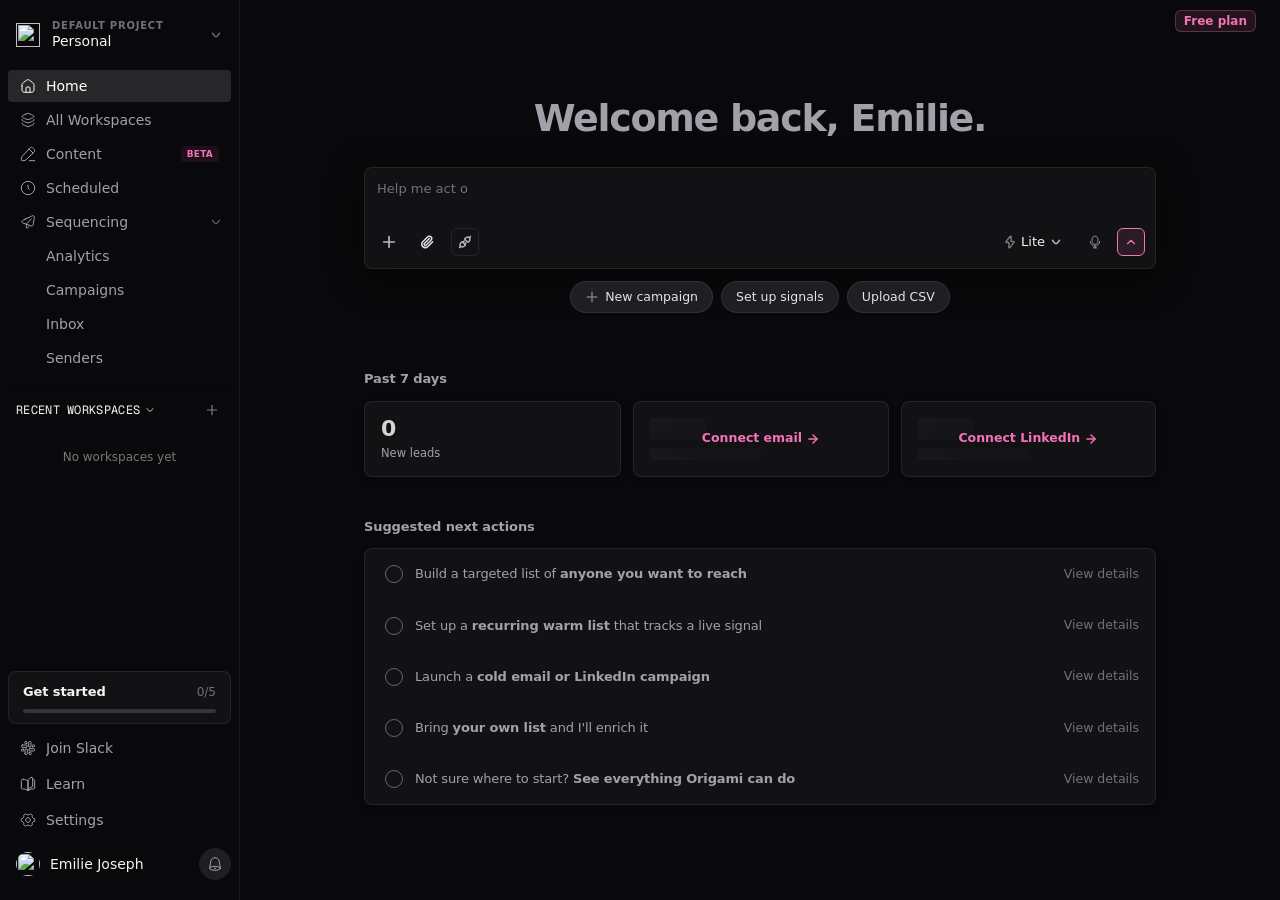
==== commit 0318b69d: "Add .nojekyll and update ./public/hero-bg.png background paths for GitHub Pages" ====
--- a/dashboard.html
+++ b/dashboard.html
@@ -198,10 +198,12 @@
 
   /* Watermark background in dark mode */
   .main-content-bg {
-    background-image: url('pagoda-background-dark.svg') !important;
+    background-image: url('./public/hero-bg.png'), url('./hero-bg.png'), url('hero-bg.png') !important;
     background-repeat: no-repeat !important;
-    background-position: center bottom !important;
-    background-size: 1100px auto !important;
+    background-position: center center !important;
+    background-size: cover !important;
+    filter: invert(0.92) hue-rotate(180deg) brightness(0.8) !important;
+    opacity: 0.85 !important;
   }
 
   /* Main containers & sidebars */
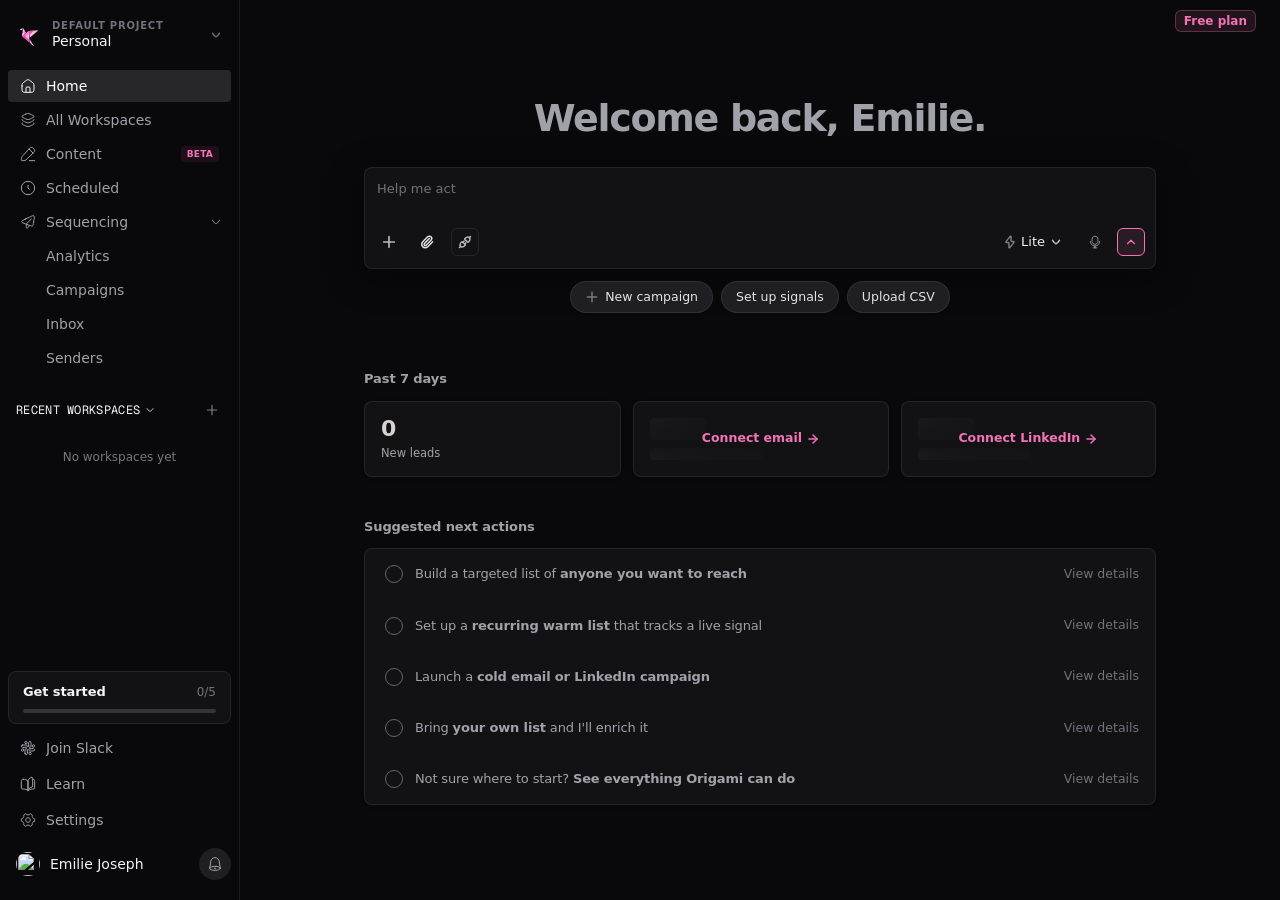
==== commit dab41e83: "Set background image opacity to 3% ultra-faint watermark" ====
--- a/dashboard.html
+++ b/dashboard.html
@@ -3,7 +3,7 @@
 				<meta name="viewport" content="width=device-width, initial-scale=1, viewport-fit=cover">
 				<meta name="origami-build-id" content="1546024b1baf51c2">
 				<link rel="icon" href="/favicon.ico" sizes="48x48">
-				<link rel="icon" type="image/svg+xml" href="/favicon.svg">
+				<link rel="icon" type="image/svg+xml" href="public/favicon.svg">
 				<link rel="icon" type="image/png" sizes="192x192" href="/favicon-192x192.png">
 				<link rel="stylesheet" href="origami.css">
 				<link rel="preconnect" href="https://fonts.googleapis.com">
@@ -198,12 +198,26 @@
 
   /* Watermark background in dark mode */
   .main-content-bg {
-    background-image: url('./public/hero-bg.png'), url('./hero-bg.png'), url('hero-bg.png') !important;
+    position: relative !important;
+    background-image: none !important;
+  }
+
+  .main-content-bg::before {
+    content: '' !important;
+    position: absolute !important;
+    inset: 0 !important;
+    background-image: url('public/hero-bg.png') !important;
     background-repeat: no-repeat !important;
-    background-position: center center !important;
-    background-size: cover !important;
-    filter: invert(0.92) hue-rotate(180deg) brightness(0.8) !important;
-    opacity: 0.85 !important;
+    background-position: center bottom !important;
+    background-size: contain !important;
+    opacity: 0.03 !important;
+    z-index: 0 !important;
+    pointer-events: none !important;
+  }
+
+  .main-content-bg > * {
+    position: relative !important;
+    z-index: 10 !important;
   }
 
   /* Main containers & sidebars */
@@ -412,7 +426,7 @@
 </style>
 </head>
 				<body class="min-h-screen antialiased">
-					<div id="root"><div class="flex flex-col fixed inset-0 overflow-hidden"><div class="flex flex-1 min-h-0 overflow-hidden bg-white"><div class="hidden md:flex"><aside class="bg-[#f4f4f4] flex flex-col flex-shrink-0 sticky top-0 h-screen overflow-hidden select-none transition-all duration-300 ease-[cubic-bezier(0.4,0,0.2,1)] w-60"><div class="flex-1 overflow-hidden flex flex-col transition-all duration-200 px-2"><div class="mt-4 mb-2"><div class="flex items-center gap-0"><a class="flex-shrink-0 flex items-center rounded-md hover:bg-muted transition-colors h-8 ml-2 active" href="#" data-status="active" aria-current="page"><img alt="Origami" class="h-6 w-6" src="origami-logo.svg"></a><div class="flex-1 transition-opacity duration-200 pl-1 flex items-center min-w-0 opacity-100"><button type="button" aria-label="Switch project" class="group flex-1 min-w-0 flex items-center gap-1.5 rounded-md px-2 py-1 text-left transition-colors hover:bg-stone-200/50" aria-haspopup="dialog" aria-expanded="false" aria-controls="radix-_r_38_" data-state="closed" data-slot="popover-trigger"><span class="flex-1 min-w-0 flex flex-col"><span class="min-w-0 truncate text-[10px] font-semibold uppercase tracking-[0.08em] text-stone-400 leading-tight">Default project</span><span class="min-w-0 truncate text-sm font-medium text-foreground leading-tight">Personal</span></span><svg xmlns="http://www.w3.org/2000/svg" width="24" height="24" viewBox="0 0 24 24" fill="none" color="currentColor" class="w-3.5 h-3.5 flex-shrink-0 text-stone-400 transition-transform group-hover:text-stone-600" stroke-width="2.25" stroke="currentColor"><path d="M18 9.00005C18 9.00005 13.5811 15 12 15C10.4188 15 6 9 6 9" stroke="currentColor" stroke-linecap="round" stroke-linejoin="round" stroke-width="2.25"></path></svg></button></div></div></div><div class="flex flex-col mt-2 space-y-0.5"><div class="flex flex-col space-y-0.5"><div class="space-y-0.5"><div><a data-slot="popover-anchor" class="flex items-center h-8 rounded-md text-sm transition-colors duration-150 px-3 gap-2.5 bg-stone-300/35 text-stone-900 active" href="#" data-status="active" aria-current="page"><span class="relative flex-shrink-0"><svg xmlns="http://www.w3.org/2000/svg" width="24" height="24" viewBox="0 0 24 24" fill="none" color="currentColor" class="w-4 h-4 flex-shrink-0" stroke-width="1.5" stroke="currentColor"><path d="M3 11.9896V14.5C3 17.7998 3 19.4497 4.02513 20.4749C5.05025 21.5 6.70017 21.5 10 21.5H14C17.2998 21.5 18.9497 21.5 19.9749 20.4749C21 19.4497 21 17.7998 21 14.5V11.9896C21 10.3083 21 9.46773 20.6441 8.74005C20.2882 8.01237 19.6247 7.49628 18.2976 6.46411L16.2976 4.90855C14.2331 3.30285 13.2009 2.5 12 2.5C10.7991 2.5 9.76689 3.30285 7.70242 4.90855L5.70241 6.46411C4.37533 7.49628 3.71179 8.01237 3.3559 8.74005C3 9.46773 3 10.3083 3 11.9896Z" stroke="currentColor" stroke-linecap="round" stroke-linejoin="round" stroke-width="1.5"></path><path d="M15 21.5V16.5C15 15.0858 15 14.3787 14.5607 13.9393C14.1213 13.5 13.4142 13.5 12 13.5C10.5858 13.5 9.87868 13.5 9.43934 13.9393C9 14.3787 9 15.0858 9 16.5V21.5" stroke="currentColor" stroke-linecap="round" stroke-linejoin="round" stroke-width="1.5"></path></svg></span><span class="flex-1 truncate transition-opacity duration-200 opacity-100">Home</span><span class="flex h-3.5 w-3.5 flex-shrink-0 items-center justify-center"></span></a></div></div></div><div class="flex flex-col space-y-0.5"><div class="space-y-0.5"><div><a href="#" class="flex items-center h-8 rounded-md text-sm transition-colors duration-150 px-3 gap-2.5 text-stone-700 hover:text-stone-900 hover:bg-stone-200/40"><svg xmlns="http://www.w3.org/2000/svg" width="24" height="24" viewBox="0 0 24 24" fill="none" color="currentColor" class="w-4 h-4 flex-shrink-0" stroke-width="1.5" stroke="currentColor"><path d="M8.64298 3.14559L6.93816 3.93362C4.31272 5.14719 3 5.75397 3 6.75C3 7.74603 4.31272 8.35281 6.93817 9.56638L8.64298 10.3544C10.2952 11.1181 11.1214 11.5 12 11.5C12.8786 11.5 13.7048 11.1181 15.357 10.3544L17.0618 9.56638C19.6873 8.35281 21 7.74603 21 6.75C21 5.75397 19.6873 5.14719 17.0618 3.93362L15.357 3.14559C13.7048 2.38186 12.8786 2 12 2C11.1214 2 10.2952 2.38186 8.64298 3.14559Z" stroke="currentColor" stroke-linecap="round" stroke-linejoin="round" stroke-width="1.5"></path><path d="M20.788 11.0972C20.9293 11.2959 21 11.5031 21 11.7309C21 12.7127 19.6873 13.3109 17.0618 14.5072L15.357 15.284C13.7048 16.0368 12.8786 16.4133 12 16.4133C11.1214 16.4133 10.2952 16.0368 8.64298 15.284L6.93817 14.5072C4.31272 13.3109 3 12.7127 3 11.7309C3 11.5031 3.07067 11.2959 3.212 11.0972" stroke="currentColor" stroke-linecap="round" stroke-linejoin="round" stroke-width="1.5"></path><path d="M20.3767 16.2661C20.7922 16.5971 21 16.927 21 17.3176C21 18.2995 19.6873 18.8976 17.0618 20.0939L15.357 20.8707C13.7048 21.6236 12.8786 22 12 22C11.1214 22 10.2952 21.6236 8.64298 20.8707L6.93817 20.0939C4.31272 18.8976 3 18.2995 3 17.3176C3 16.927 3.20778 16.5971 3.62334 16.2661" stroke="currentColor" stroke-linecap="round" stroke-linejoin="round" stroke-width="1.5"></path></svg><span class="flex-1 truncate transition-opacity duration-200 opacity-100">All Workspaces</span></a></div></div></div><div class="flex flex-col space-y-0.5"><div class="space-y-0.5"><div><a href="#" class="flex items-center h-8 rounded-md text-sm transition-colors duration-150 px-3 gap-2.5 text-stone-700 hover:text-stone-900 hover:bg-stone-200/40"><svg xmlns="http://www.w3.org/2000/svg" width="24" height="24" viewBox="0 0 24 24" fill="none" color="currentColor" class="w-4 h-4 flex-shrink-0" stroke-width="1.5" stroke="currentColor"><path d="M14.0737 3.88545C14.8189 3.07808 15.1915 2.6744 15.5874 2.43893C16.5427 1.87076 17.7191 1.85309 18.6904 2.39232C19.0929 2.6158 19.4769 3.00812 20.245 3.79276C21.0131 4.5774 21.3972 4.96972 21.6159 5.38093C22.1438 6.37312 22.1265 7.57479 21.5703 8.5507C21.3398 8.95516 20.9446 9.33578 20.1543 10.097L10.7506 19.1543C9.25288 20.5969 8.504 21.3182 7.56806 21.6837C6.63212 22.0493 5.6032 22.0224 3.54536 21.9686L3.26538 21.9613C2.63891 21.9449 2.32567 21.9367 2.14359 21.73C1.9615 21.5234 1.98636 21.2043 2.03608 20.5662L2.06308 20.2197C2.20301 18.4235 2.27297 17.5255 2.62371 16.7182C2.97444 15.9109 3.57944 15.2555 4.78943 13.9445L14.0737 3.88545Z" stroke="currentColor" stroke-linejoin="round" stroke-width="1.5"></path><path d="M13 4L20 11" stroke="currentColor" stroke-linejoin="round" stroke-width="1.5"></path><path d="M14 22L22 22" stroke="currentColor" stroke-linecap="round" stroke-linejoin="round" stroke-width="1.5"></path></svg><span class="flex-1 truncate transition-opacity duration-200 opacity-100">Content</span><span class="px-1.5 py-0.5 text-[9px] font-semibold uppercase tracking-wide text-[#D64A9E] bg-[#D64A9E]/10 rounded">Beta</span></a></div></div></div><div class="flex flex-col space-y-0.5"><div class="space-y-0.5"><div><a href="#" class="flex items-center h-8 rounded-md text-sm transition-colors duration-150 px-3 gap-2.5 text-stone-700 hover:text-stone-900 hover:bg-stone-200/40"><svg xmlns="http://www.w3.org/2000/svg" width="24" height="24" viewBox="0 0 24 24" fill="none" color="currentColor" class="w-4 h-4 flex-shrink-0" stroke-width="1.5" stroke="currentColor"><circle cx="12" cy="12" r="10" stroke="currentColor" stroke-width="1.5"></circle><path d="M12 8V12L14 14" stroke="currentColor" stroke-linecap="round" stroke-linejoin="round" stroke-width="1.5"></path></svg><span class="flex-1 truncate transition-opacity duration-200 opacity-100">Scheduled</span></a></div></div></div><div class="flex flex-col space-y-0.5"><button id="sequencing-toggle-btn" type="button" class="flex items-center h-8 rounded-md text-sm transition-colors duration-150 px-3 w-full gap-2.5 text-stone-700 hover:text-stone-900 hover:bg-stone-200/40 cursor-pointer" aria-expanded="true"><svg xmlns="http://www.w3.org/2000/svg" width="24" height="24" viewBox="0 0 24 24" fill="none" color="currentColor" class="w-4 h-4 flex-shrink-0" stroke-width="1.5" stroke="currentColor"><path d="M9.49811 15L16.9981 7.5" stroke="currentColor" stroke-linecap="round" stroke-linejoin="round" stroke-width="1.5"></path><path d="M8.00634 7.67888L15.327 4.21881C18.3688 2.78111 19.8897 2.06226 20.8598 2.78341C21.8299 3.50455 21.5527 5.14799 20.9984 8.43486L20.0435 14.0968C19.6811 16.246 19.4998 17.3205 18.6989 17.7891C17.8979 18.2577 16.8574 17.8978 14.7765 17.178L8.41077 14.9762C4.51917 13.6301 2.57337 12.9571 2.50019 11.6365C2.427 10.3159 4.28678 9.43692 8.00634 7.67888Z" stroke="currentColor" stroke-linecap="round" stroke-linejoin="round" stroke-width="1.5"></path><path d="M9.49811 15.5V17.7274C9.49811 20.101 9.49811 21.2878 10.2083 21.4771C10.9185 21.6663 11.6664 20.6789 13.1622 18.7039L13.9981 17.5" stroke="currentColor" stroke-linecap="round" stroke-linejoin="round" stroke-width="1.5"></path></svg><span class="flex-1 truncate transition-opacity duration-200 text-left opacity-100">Sequencing</span><svg id="sequencing-chevron" xmlns="http://www.w3.org/2000/svg" width="24" height="24" viewBox="0 0 24 24" fill="none" color="currentColor" class="w-3.5 h-3.5 flex-shrink-0 -mr-1 opacity-70 transition-transform duration-200" stroke-width="2" stroke="currentColor"><path d="M18 9.00005C18 9.00005 13.5811 15 12 15C10.4188 15 6 9 6 9" stroke="currentColor" stroke-linecap="round" stroke-linejoin="round" stroke-width="2"></path></svg></button><div id="sequencing-submenu" class="flex flex-col space-y-0.5"><a href="#" class="flex items-center h-8 pl-[2.375rem] pr-3 rounded-md text-sm transition-colors duration-150 w-full text-stone-600 hover:text-stone-900 hover:bg-stone-200/40"><span class="truncate">Analytics</span></a><a href="#" class="flex items-center h-8 pl-[2.375rem] pr-3 rounded-md text-sm transition-colors duration-150 w-full text-stone-600 hover:text-stone-900 hover:bg-stone-200/40"><span class="truncate">Campaigns</span></a><a href="#" class="flex items-center h-8 pl-[2.375rem] pr-3 rounded-md text-sm transition-colors duration-150 w-full text-stone-600 hover:text-stone-900 hover:bg-stone-200/40"><span class="truncate">Inbox</span></a><a href="#" class="flex items-center h-8 pl-[2.375rem] pr-3 rounded-md text-sm transition-colors duration-150 w-full text-stone-600 hover:text-stone-900 hover:bg-stone-200/40"><span class="truncate">Senders</span></a></div></div></div><div class="flex flex-col mt-3 pt-3 min-h-0 flex-1 overflow-hidden transition-opacity duration-300 border-t border-foreground/[0.06] opacity-100"><div class="flex items-center justify-between mb-1 px-2 flex-shrink-0"><button class="flex items-center gap-1 text-xs font-mono text-foreground tracking-wide uppercase hover:text-foreground/70"><span>Recent Workspaces</span><svg xmlns="http://www.w3.org/2000/svg" width="24" height="24" viewBox="0 0 24 24" fill="none" color="currentColor" class="w-3 h-3 opacity-80 transition-transform duration-200" stroke-width="2" stroke="currentColor"><path d="M18 9.00005C18 9.00005 13.5811 15 12 15C10.4188 15 6 9 6 9" stroke="currentColor" stroke-linecap="round" stroke-linejoin="round" stroke-width="2"></path></svg></button><button class="p-1 rounded-md text-foreground/40 hover:text-stone-900 hover:bg-stone-200/40 transition-colors duration-150" title="New workspace"><svg xmlns="http://www.w3.org/2000/svg" width="24" height="24" viewBox="0 0 24 24" fill="none" color="currentColor" class="w-3.5 h-3.5 opacity-80" stroke-width="2" stroke="currentColor"><path d="M12 4V20M20 12H4" stroke="currentColor" stroke-linecap="round" stroke-linejoin="round" stroke-width="2"></path></svg></button></div><div class="relative h-full flex-1 min-h-0 mt-2 overflow-hidden"><div class="pointer-events-none absolute top-0 left-0 right-0 z-10 transition-opacity duration-200 bg-gradient-to-b from-[#f4f4f4] to-transparent opacity-0" style="height: 20px;"></div><div class="overflow-y-auto h-full scrollbar-hide"><div class="flex items-center justify-center py-4 text-xs text-foreground/40">No workspaces yet</div></div><div class="pointer-events-none absolute bottom-0 left-0 right-0 z-10 transition-opacity duration-200 bg-gradient-to-t from-[#f4f4f4] to-transparent opacity-100" style="height: 20px;"></div></div></div></div><div class="flex-shrink-0 pb-4 transition-all duration-200 px-2"><button type="button" class="mb-2 w-full rounded-xl border border-black/[0.06] bg-white px-3.5 py-2.5 text-left transition-colors hover:bg-stone-50" aria-haspopup="dialog" aria-expanded="false" aria-controls="radix-_r_4i_" data-state="closed" data-slot="popover-trigger"><span class="flex items-baseline justify-between gap-2"><span class="text-[13px] font-semibold tracking-[-0.1px] text-stone-800">Get started</span><span class="text-[12px] tabular-nums text-stone-400">0/5</span></span><span class="mt-2 block h-1 overflow-hidden rounded-full bg-black/[0.08]"><span class="block h-full rounded-full transition-[width] duration-200" style="width: 0%; background-color: rgb(214, 74, 158);"></span></span></button><a href="https://join.slack.com/t/origami-g5z3496/shared_invite/zt-41n9cosr7-NXEdcztT4u~Nd9Nil3NnXw" target="_blank" rel="noopener noreferrer" aria-label="Join Slack (opens in new tab)" class="flex items-center h-8 rounded-md text-sm transition-colors duration-150 mb-1 px-3 w-full gap-2.5 text-stone-700 hover:text-stone-900 hover:bg-stone-200/40"><svg xmlns="http://www.w3.org/2000/svg" width="24" height="24" viewBox="0 0 24 24" fill="none" color="currentColor" class="w-4 h-4 flex-shrink-0" stroke-width="1.5" stroke="currentColor"><path d="M13 9.25V3.75C13 2.7835 13.7835 2 14.75 2C15.7165 2 16.5 2.7835 16.5 3.75V9.25C16.5 10.2165 15.7165 11 14.75 11C13.7835 11 13 10.2165 13 9.25Z" stroke="currentColor" stroke-linecap="round" stroke-linejoin="round" stroke-width="1.5"></path><path d="M7.5 20.25V14.75C7.5 13.7835 8.2835 13 9.25 13C10.2165 13 11 13.7835 11 14.75V20.25C11 21.2165 10.2165 22 9.25 22C8.2835 22 7.5 21.2165 7.5 20.25Z" stroke="currentColor" stroke-linecap="round" stroke-linejoin="round" stroke-width="1.5"></path><path d="M14.75 13L20.25 13C21.2165 13 22 13.7835 22 14.75C22 15.7165 21.2165 16.5 20.25 16.5L14.75 16.5C13.7835 16.5 13 15.7165 13 14.75C13 13.7835 13.7835 13 14.75 13Z" stroke="currentColor" stroke-linecap="round" stroke-linejoin="round" stroke-width="1.5"></path><path d="M3.75 7.5L9.25 7.5C10.2165 7.5 11 8.2835 11 9.25C11 10.2165 10.2165 11 9.25 11L3.75 11C2.7835 11 2 10.2165 2 9.25C2 8.2835 2.7835 7.5 3.75 7.5Z" stroke="currentColor" stroke-linecap="round" stroke-linejoin="round" stroke-width="1.5"></path><path d="M7 3.75C7 4.7165 7.7835 5.5 8.75 5.5H10.5V3.75C10.5 2.7835 9.7165 2 8.75 2C7.7835 2 7 2.7835 7 3.75Z" stroke="currentColor" stroke-linejoin="round" stroke-width="1.5"></path><path d="M17 20.25C17 19.2835 16.2165 18.5 15.25 18.5H13.5V20.25C13.5 21.2165 14.2835 22 15.25 22C16.2165 22 17 21.2165 17 20.25Z" stroke="currentColor" stroke-linejoin="round" stroke-width="1.5"></path><path d="M20.25 7C19.2835 7 18.5 7.7835 18.5 8.75L18.5 10.5H20.25C21.2165 10.5 22 9.7165 22 8.75C22 7.7835 21.2165 7 20.25 7Z" stroke="currentColor" stroke-linejoin="round" stroke-width="1.5"></path><path d="M3.75 17C4.7165 17 5.5 16.2165 5.5 15.25V13.5L3.75 13.5C2.7835 13.5 2 14.2835 2 15.25C2 16.2165 2.7835 17 3.75 17Z" stroke="currentColor" stroke-linejoin="round" stroke-width="1.5"></path></svg><span class="flex-1 truncate text-left transition-opacity duration-200 opacity-100">Join Slack</span></a><a href="#" class="flex items-center h-8 rounded-md text-sm transition-colors duration-150 mb-1 px-3 w-full gap-2.5 text-stone-700 hover:text-stone-900 hover:bg-stone-200/40"><svg xmlns="http://www.w3.org/2000/svg" width="24" height="24" viewBox="0 0 24 24" fill="none" color="currentColor" class="w-4 h-4 flex-shrink-0" stroke-width="1.5" stroke="currentColor"><path d="M17.5055 2.01874C12.8289 2.83455 12 7.5 12 7.5V22C12 22 12.8867 17.1272 18.0004 16.5588C18.5493 16.4978 19 16.0576 19 15.5058V3.39309C19 2.5654 18.3216 1.87638 17.5055 2.01874Z" stroke="currentColor" stroke-linecap="round" stroke-linejoin="round" stroke-width="1.5"></path><path d="M5.33333 5.00001C7.79379 4.99657 10.1685 5.88709 12 7.5V22C10.1685 20.3871 7.79379 19.4966 5.33333 19.5C3.77132 19.5 2.99032 19.5 2.64526 19.2792C2.4381 19.1466 2.35346 19.0619 2.22086 18.8547C2 18.5097 2 17.8941 2 16.6629V8.40322C2 6.97543 2 6.26154 2.54874 5.68286C3.09748 5.10418 3.65923 5.07432 4.78272 5.0146C4.965 5.00491 5.14858 5.00001 5.33333 5.00001Z" stroke="currentColor" stroke-linecap="round" stroke-linejoin="round" stroke-width="1.5"></path><path d="M12 22.001C13.8315 20.3881 16.2062 19.4976 18.6667 19.501C20.2287 19.501 21.0097 19.501 21.3547 19.2802C21.5619 19.1476 21.6465 19.0629 21.7791 18.8558C22 18.5107 22 17.8951 22 16.6639V8.40424C22 6.97645 22 6.26256 21.4513 5.68388C20.9025 5.1052 20.1235 5.05972 19 5" stroke="currentColor" stroke-linecap="round" stroke-linejoin="round" stroke-width="1.5"></path></svg><span class="flex-1 truncate text-left transition-opacity duration-200 opacity-100">Learn</span></a><a href="#" class="flex items-center h-8 rounded-md text-sm transition-colors duration-150 mb-2 px-3 w-full gap-2.5 text-stone-700 hover:text-stone-900 hover:bg-stone-200/40"><svg xmlns="http://www.w3.org/2000/svg" width="24" height="24" viewBox="0 0 24 24" fill="none" color="currentColor" class="w-4 h-4 flex-shrink-0" stroke-width="1.5" stroke="currentColor"><path d="M15.5 12C15.5 13.933 13.933 15.5 12 15.5C10.067 15.5 8.5 13.933 8.5 12C8.5 10.067 10.067 8.5 12 8.5C13.933 8.5 15.5 10.067 15.5 12Z" stroke="currentColor" stroke-width="1.5"></path><path d="M21.011 14.0965C21.5329 13.9558 21.7939 13.8854 21.8969 13.7508C22 13.6163 22 13.3998 22 12.9669V11.0332C22 10.6003 22 10.3838 21.8969 10.2493C21.7938 10.1147 21.5329 10.0443 21.011 9.90358C19.0606 9.37759 17.8399 7.33851 18.3433 5.40087C18.4817 4.86799 18.5509 4.60156 18.4848 4.44529C18.4187 4.28902 18.2291 4.18134 17.8497 3.96596L16.125 2.98673C15.7528 2.77539 15.5667 2.66972 15.3997 2.69222C15.2326 2.71472 15.0442 2.90273 14.6672 3.27873C13.208 4.73448 10.7936 4.73442 9.33434 3.27864C8.95743 2.90263 8.76898 2.71463 8.60193 2.69212C8.43489 2.66962 8.24877 2.77529 7.87653 2.98663L6.15184 3.96587C5.77253 4.18123 5.58287 4.28891 5.51678 4.44515C5.45068 4.6014 5.51987 4.86787 5.65825 5.4008C6.16137 7.3385 4.93972 9.37763 2.98902 9.9036C2.46712 10.0443 2.20617 10.1147 2.10308 10.2492C2 10.3838 2 10.6003 2 11.0332V12.9669C2 13.3998 2 13.6163 2.10308 13.7508C2.20615 13.8854 2.46711 13.9558 2.98902 14.0965C4.9394 14.6225 6.16008 16.6616 5.65672 18.5992C5.51829 19.1321 5.44907 19.3985 5.51516 19.5548C5.58126 19.7111 5.77092 19.8188 6.15025 20.0341L7.87495 21.0134C8.24721 21.2247 8.43334 21.3304 8.6004 21.3079C8.76746 21.2854 8.95588 21.0973 9.33271 20.7213C10.7927 19.2644 13.2088 19.2643 14.6689 20.7212C15.0457 21.0973 15.2341 21.2853 15.4012 21.3078C15.5682 21.3303 15.7544 21.2246 16.1266 21.0133L17.8513 20.034C18.2307 19.8187 18.4204 19.711 18.4864 19.5547C18.5525 19.3984 18.4833 19.132 18.3448 18.5991C17.8412 16.6616 19.0609 14.6226 21.011 14.0965Z" stroke="currentColor" stroke-linecap="round" stroke-width="1.5"></path></svg><span class="flex-1 truncate text-left transition-opacity duration-200 opacity-100">Settings</span></a><div class="flex items-center gap-1"><button class="flex items-center rounded-md hover:bg-muted transition-colors outline-none py-2 min-w-0 flex-1 gap-2.5 px-2" type="button" aria-haspopup="dialog" aria-expanded="false" aria-controls="radix-_r_3f_" data-state="closed" data-slot="popover-trigger"><img alt="Emilie Joseph" class="w-6 h-6 rounded-full object-cover flex-shrink-0" src="https://img.clerk.com/eyJ0eXBlIjoicHJveHkiLCJzcmMiOiJodHRwczovL2ltYWdlcy5jbGVyay5kZXYvb2F1dGhfZ29vZ2xlL2ltZ18zR2NYYlRySVpha2ZNcmdKbnRNaDhFQ2pzb1AifQ"><span class="text-sm font-medium text-foreground truncate transition-opacity duration-200 opacity-100">Emilie Joseph</span></button><button type="button" aria-label="Releases" title="Releases" class="relative flex h-8 w-8 flex-shrink-0 items-center justify-center rounded-full text-stone-400 transition-colors duration-150 hover:bg-stone-200/40 hover:text-stone-600" aria-haspopup="dialog" aria-expanded="false" aria-controls="radix-_r_3h_" data-state="closed" data-slot="popover-trigger"><svg xmlns="http://www.w3.org/2000/svg" width="24" height="24" viewBox="0 0 24 24" fill="none" color="currentColor" class="h-4 w-4" stroke-width="1.5" stroke="currentColor"><path d="M20 18.5011L18.349 7.93407C17.8603 4.80601 15.166 2.5 12 2.5C8.83398 2.5 6.13971 4.80601 5.65098 7.93407L4 18.5011" stroke="currentColor" stroke-linecap="round" stroke-linejoin="round" stroke-width="1.5"></path><path d="M20 18.5C20 16.8431 16.4183 15.5 12 15.5C7.58172 15.5 4 16.8431 4 18.5C4 20.1569 7.58172 21.5 12 21.5C16.4183 21.5 20 20.1569 20 18.5Z" stroke="currentColor" stroke-linecap="round" stroke-linejoin="round" stroke-width="1.5"></path><path d="M13 18.5H11" stroke="currentColor" stroke-linecap="round" stroke-linejoin="round" stroke-width="1.5"></path></svg></button></div></div></aside></div><div class="fixed inset-0 bg-black/40 z-50 transition-opacity duration-300 md:hidden opacity-0 pointer-events-none"></div><aside class="fixed top-0 left-0 bottom-0 w-72 bg-[#FAFAFA] z-50 flex flex-col transition-transform duration-300 ease-[cubic-bezier(0.32,0.72,0,1)] md:hidden -translate-x-full"><div class="flex items-center justify-between px-4 pt-4 pb-2"><a href="#" class="flex items-center gap-2 active" data-status="active" aria-current="page"><img alt="Origami" class="h-6 w-6" src="origami-logo.svg"></a><button class="p-2 text-foreground/50 hover:text-foreground rounded-lg transition-colors"><svg xmlns="http://www.w3.org/2000/svg" width="24" height="24" viewBox="0 0 24 24" fill="none" color="currentColor" class="w-5 h-5 opacity-80" stroke-width="2.5" stroke="currentColor"><path d="M18 6L6.00081 17.9992M17.9992 18L6 6.00085" stroke="currentColor" stroke-linecap="round" stroke-linejoin="round" stroke-width="2.5"></path></svg></button></div><div class="px-3 mb-2 flex"><button type="button" aria-label="Switch project" class="group flex-1 min-w-0 flex items-center gap-1.5 rounded-md px-2 py-1 text-left transition-colors hover:bg-stone-200/50" aria-haspopup="dialog" aria-expanded="false" aria-controls="radix-_r_m_" data-state="closed" data-slot="popover-trigger"><span class="flex-1 min-w-0 flex flex-col"><span class="min-w-0 truncate text-[10px] font-semibold uppercase tracking-[0.08em] text-stone-400 leading-tight">Default project</span><span class="min-w-0 truncate text-sm font-medium text-foreground leading-tight">Personal</span></span><svg xmlns="http://www.w3.org/2000/svg" width="24" height="24" viewBox="0 0 24 24" fill="none" color="currentColor" class="w-3.5 h-3.5 flex-shrink-0 text-stone-400 transition-transform group-hover:text-stone-600" stroke-width="2.25" stroke="currentColor"><path d="M18 9.00005C18 9.00005 13.5811 15 12 15C10.4188 15 6 9 6 9" stroke="currentColor" stroke-linecap="round" stroke-linejoin="round" stroke-width="2.25"></path></svg></button></div><div class="flex-1 min-h-0 overflow-y-auto px-3"><div class="space-y-0.5"><a href="#" class="flex items-center gap-3 h-11 px-3 rounded-lg text-sm transition-colors bg-foreground/[0.08] text-foreground font-medium active" data-status="active" aria-current="page"><svg xmlns="http://www.w3.org/2000/svg" width="24" height="24" viewBox="0 0 24 24" fill="none" color="currentColor" class="w-[18px] h-[18px] flex-shrink-0 opacity-80" stroke-width="2.5" stroke="currentColor"><path d="M3 11.9896V14.5C3 17.7998 3 19.4497 4.02513 20.4749C5.05025 21.5 6.70017 21.5 10 21.5H14C17.2998 21.5 18.9497 21.5 19.9749 20.4749C21 19.4497 21 17.7998 21 14.5V11.9896C21 10.3083 21 9.46773 20.6441 8.74005C20.2882 8.01237 19.6247 7.49628 18.2976 6.46411L16.2976 4.90855C14.2331 3.30285 13.2009 2.5 12 2.5C10.7991 2.5 9.76689 3.30285 7.70242 4.90855L5.70241 6.46411C4.37533 7.49628 3.71179 8.01237 3.3559 8.74005C3 9.46773 3 10.3083 3 11.9896Z" stroke="currentColor" stroke-linecap="round" stroke-linejoin="round" stroke-width="2.5"></path><path d="M15 21.5V16.5C15 15.0858 15 14.3787 14.5607 13.9393C14.1213 13.5 13.4142 13.5 12 13.5C10.5858 13.5 9.87868 13.5 9.43934 13.9393C9 14.3787 9 15.0858 9 16.5V21.5" stroke="currentColor" stroke-linecap="round" stroke-linejoin="round" stroke-width="2.5"></path></svg><span>Home</span></a><a href="#" class="flex items-center gap-3 h-11 px-3 rounded-lg text-sm transition-colors text-foreground/60 hover:text-foreground hover:bg-foreground/[0.05]"><svg xmlns="http://www.w3.org/2000/svg" width="24" height="24" viewBox="0 0 24 24" fill="none" color="currentColor" class="w-[18px] h-[18px] flex-shrink-0 opacity-80" stroke-width="2.5" stroke="currentColor"><path d="M8.64298 3.14559L6.93816 3.93362C4.31272 5.14719 3 5.75397 3 6.75C3 7.74603 4.31272 8.35281 6.93817 9.56638L8.64298 10.3544C10.2952 11.1181 11.1214 11.5 12 11.5C12.8786 11.5 13.7048 11.1181 15.357 10.3544L17.0618 9.56638C19.6873 8.35281 21 7.74603 21 6.75C21 5.75397 19.6873 5.14719 17.0618 3.93362L15.357 3.14559C13.7048 2.38186 12.8786 2 12 2C11.1214 2 10.2952 2.38186 8.64298 3.14559Z" stroke="currentColor" stroke-linecap="round" stroke-linejoin="round" stroke-width="2.5"></path><path d="M20.788 11.0972C20.9293 11.2959 21 11.5031 21 11.7309C21 12.7127 19.6873 13.3109 17.0618 14.5072L15.357 15.284C13.7048 16.0368 12.8786 16.4133 12 16.4133C11.1214 16.4133 10.2952 16.0368 8.64298 15.284L6.93817 14.5072C4.31272 13.3109 3 12.7127 3 11.7309C3 11.5031 3.07067 11.2959 3.212 11.0972" stroke="currentColor" stroke-linecap="round" stroke-linejoin="round" stroke-width="2.5"></path><path d="M20.3767 16.2661C20.7922 16.5971 21 16.927 21 17.3176C21 18.2995 19.6873 18.8976 17.0618 20.0939L15.357 20.8707C13.7048 21.6236 12.8786 22 12 22C11.1214 22 10.2952 21.6236 8.64298 20.8707L6.93817 20.0939C4.31272 18.8976 3 18.2995 3 17.3176C3 16.927 3.20778 16.5971 3.62334 16.2661" stroke="currentColor" stroke-linecap="round" stroke-linejoin="round" stroke-width="2.5"></path></svg><span>All Workspaces</span></a><a href="#" class="flex items-center gap-3 h-11 px-3 rounded-lg text-sm transition-colors text-foreground/60 hover:text-foreground hover:bg-foreground/[0.05]"><svg xmlns="http://www.w3.org/2000/svg" width="24" height="24" viewBox="0 0 24 24" fill="none" color="currentColor" class="w-[18px] h-[18px] flex-shrink-0 opacity-80" stroke-width="2.5" stroke="currentColor"><path d="M14.0737 3.88545C14.8189 3.07808 15.1915 2.6744 15.5874 2.43893C16.5427 1.87076 17.7191 1.85309 18.6904 2.39232C19.0929 2.6158 19.4769 3.00812 20.245 3.79276C21.0131 4.5774 21.3972 4.96972 21.6159 5.38093C22.1438 6.37312 22.1265 7.57479 21.5703 8.5507C21.3398 8.95516 20.9446 9.33578 20.1543 10.097L10.7506 19.1543C9.25288 20.5969 8.504 21.3182 7.56806 21.6837C6.63212 22.0493 5.6032 22.0224 3.54536 21.9686L3.26538 21.9613C2.63891 21.9449 2.32567 21.9367 2.14359 21.73C1.9615 21.5234 1.98636 21.2043 2.03608 20.5662L2.06308 20.2197C2.20301 18.4235 2.27297 17.5255 2.62371 16.7182C2.97444 15.9109 3.57944 15.2555 4.78943 13.9445L14.0737 3.88545Z" stroke="currentColor" stroke-linejoin="round" stroke-width="2.5"></path><path d="M13 4L20 11" stroke="currentColor" stroke-linejoin="round" stroke-width="2.5"></path><path d="M14 22L22 22" stroke="currentColor" stroke-linecap="round" stroke-linejoin="round" stroke-width="2.5"></path></svg><span>Content</span><span class="ml-auto px-1.5 py-0.5 text-[10px] font-semibold uppercase tracking-wide leading-none rounded text-[#D64A9E] bg-[#D64A9E]/10 flex-shrink-0">New</span></a><a href="#" class="flex items-center gap-3 h-11 px-3 rounded-lg text-sm transition-colors text-foreground/60 hover:text-foreground hover:bg-foreground/[0.05]"><svg xmlns="http://www.w3.org/2000/svg" width="24" height="24" viewBox="0 0 24 24" fill="none" color="currentColor" class="w-[18px] h-[18px] flex-shrink-0 opacity-80" stroke-width="2.5" stroke="currentColor"><circle cx="12" cy="12" r="10" stroke="currentColor" stroke-width="2.5"></circle><path d="M12 8V12L14 14" stroke="currentColor" stroke-linecap="round" stroke-linejoin="round" stroke-width="2.5"></path></svg><span>Scheduled</span></a><a href="#" class="flex items-center gap-3 h-11 px-3 rounded-lg text-sm transition-colors text-foreground/60 hover:text-foreground hover:bg-foreground/[0.05]"><svg xmlns="http://www.w3.org/2000/svg" width="24" height="24" viewBox="0 0 24 24" fill="none" color="currentColor" class="w-[18px] h-[18px] flex-shrink-0 opacity-80" stroke-width="2.5" stroke="currentColor"><path d="M17.5055 2.01874C12.8289 2.83455 12 7.5 12 7.5V22C12 22 12.8867 17.1272 18.0004 16.5588C18.5493 16.4978 19 16.0576 19 15.5058V3.39309C19 2.5654 18.3216 1.87638 17.5055 2.01874Z" stroke="currentColor" stroke-linecap="round" stroke-linejoin="round" stroke-width="2.5"></path><path d="M5.33333 5.00001C7.79379 4.99657 10.1685 5.88709 12 7.5V22C10.1685 20.3871 7.79379 19.4966 5.33333 19.5C3.77132 19.5 2.99032 19.5 2.64526 19.2792C2.4381 19.1466 2.35346 19.0619 2.22086 18.8547C2 18.5097 2 17.8941 2 16.6629V8.40322C2 6.97543 2 6.26154 2.54874 5.68286C3.09748 5.10418 3.65923 5.07432 4.78272 5.0146C4.965 5.00491 5.14858 5.00001 5.33333 5.00001Z" stroke="currentColor" stroke-linecap="round" stroke-linejoin="round" stroke-width="2.5"></path><path d="M12 22.001C13.8315 20.3881 16.2062 19.4976 18.6667 19.501C20.2287 19.501 21.0097 19.501 21.3547 19.2802C21.5619 19.1476 21.6465 19.0629 21.7791 18.8558C22 18.5107 22 17.8951 22 16.6639V8.40424C22 6.97645 22 6.26256 21.4513 5.68388C20.9025 5.1052 20.1235 5.05972 19 5" stroke="currentColor" stroke-linecap="round" stroke-linejoin="round" stroke-width="2.5"></path></svg><span>Learn</span></a></div><div class="mt-1 space-y-0.5"><button type="button" aria-expanded="true" class="flex w-full items-center gap-3 h-11 px-3 rounded-lg text-sm transition-colors min-w-0 text-foreground/60 hover:text-foreground hover:bg-foreground/[0.05]"><svg xmlns="http://www.w3.org/2000/svg" width="24" height="24" viewBox="0 0 24 24" fill="none" color="currentColor" class="w-[18px] h-[18px] flex-shrink-0 opacity-80" stroke-width="2.5" stroke="currentColor"><path d="M9.49811 15L16.9981 7.5" stroke="currentColor" stroke-linecap="round" stroke-linejoin="round" stroke-width="2.5"></path><path d="M8.00634 7.67888L15.327 4.21881C18.3688 2.78111 19.8897 2.06226 20.8598 2.78341C21.8299 3.50455 21.5527 5.14799 20.9984 8.43486L20.0435 14.0968C19.6811 16.246 19.4998 17.3205 18.6989 17.7891C17.8979 18.2577 16.8574 17.8978 14.7765 17.178L8.41077 14.9762C4.51917 13.6301 2.57337 12.9571 2.50019 11.6365C2.427 10.3159 4.28678 9.43692 8.00634 7.67888Z" stroke="currentColor" stroke-linecap="round" stroke-linejoin="round" stroke-width="2.5"></path><path d="M9.49811 15.5V17.7274C9.49811 20.101 9.49811 21.2878 10.2083 21.4771C10.9185 21.6663 11.6664 20.6789 13.1622 18.7039L13.9981 17.5" stroke="currentColor" stroke-linecap="round" stroke-linejoin="round" stroke-width="2.5"></path></svg><span class="flex-1 text-left">Sequencing</span><svg id="sequencing-chevron" xmlns="http://www.w3.org/2000/svg" width="24" height="24" viewBox="0 0 24 24" fill="none" color="currentColor" class="w-4 h-4 flex-shrink-0 opacity-70 transition-transform duration-200" stroke-width="2.5" stroke="currentColor"><path d="M18 9.00005C18 9.00005 13.5811 15 12 15C10.4188 15 6 9 6 9" stroke="currentColor" stroke-linecap="round" stroke-linejoin="round" stroke-width="2.5"></path></svg></button><div class="space-y-0.5 pl-3 ml-3 border-l border-foreground/10"><a href="#" class="flex items-center gap-3 h-10 px-3 rounded-lg text-sm transition-colors text-foreground/60 hover:text-foreground hover:bg-foreground/[0.05]"><svg xmlns="http://www.w3.org/2000/svg" width="24" height="24" viewBox="0 0 24 24" fill="none" color="currentColor" class="w-4 h-4 flex-shrink-0 opacity-80" stroke-width="2.5" stroke="currentColor"><path d="M15 21V6C15 5.06812 15 4.60218 14.8478 4.23463C14.6448 3.74458 14.2554 3.35523 13.7654 3.15224C13.3978 3 12.9319 3 12 3C11.0681 3 10.6022 3 10.2346 3.15224C9.74458 3.35523 9.35523 3.74458 9.15224 4.23463C9 4.60218 9 5.06812 9 6V21H15Z" stroke="currentColor" stroke-linecap="round" stroke-linejoin="round" stroke-width="2.5"></path><path d="M17 8H15V21H17C18.8856 21 19.8284 21 20.4142 20.4142C21 19.8284 21 18.8856 21 17V12C21 10.1144 21 9.17157 20.4142 8.58579C19.8284 8 18.8856 8 17 8Z" stroke="currentColor" stroke-linecap="round" stroke-linejoin="round" stroke-width="2.5"></path><path d="M9 13H7C5.11438 13 4.17157 13 3.58579 13.5858C3 14.1716 3 15.1144 3 17C3 18.8856 3 19.8284 3.58579 20.4142C4.17157 21 5.11438 21 7 21H9V13Z" stroke="currentColor" stroke-linecap="round" stroke-linejoin="round" stroke-width="2.5"></path></svg><span>Analytics</span></a><a href="#" class="flex items-center gap-3 h-10 px-3 rounded-lg text-sm transition-colors text-foreground/60 hover:text-foreground hover:bg-foreground/[0.05]"><svg xmlns="http://www.w3.org/2000/svg" width="24" height="24" viewBox="0 0 24 24" fill="none" color="currentColor" class="w-4 h-4 flex-shrink-0 opacity-80" stroke-width="2.5" stroke="currentColor"><path d="M14.9263 4.41103L8.27352 7.60452C7.76151 7.85029 7.21443 7.91187 6.65675 7.78693C6.29177 7.70517 6.10926 7.66429 5.9623 7.64751C4.13743 7.43912 3 8.88342 3 10.5443V11.4557C3 13.1166 4.13743 14.5609 5.9623 14.3525C6.10926 14.3357 6.29178 14.2948 6.65675 14.2131C7.21443 14.0881 7.76151 14.1497 8.27352 14.3955L14.9263 17.589C16.4534 18.3221 17.217 18.6886 18.0684 18.4029C18.9197 18.1172 19.2119 17.5041 19.7964 16.278C21.4012 12.9112 21.4012 9.08885 19.7964 5.72196C19.2119 4.49586 18.9197 3.88281 18.0684 3.5971C17.217 3.3114 16.4534 3.67794 14.9263 4.41103Z" stroke="currentColor" stroke-linecap="round" stroke-linejoin="round" stroke-width="2.5"></path><path d="M13 17V17.5C13 18.7841 13 19.4261 12.776 19.7886C12.4773 20.2719 11.9312 20.545 11.3653 20.4939C10.9409 20.4557 10.4273 20.0704 9.4 19.3L8.2 18.4C7.22253 17.6669 7 17.2218 7 16V14.5" stroke="currentColor" stroke-linecap="round" stroke-linejoin="round" stroke-width="2.5"></path><path d="M7.5 14V8" stroke="currentColor" stroke-linecap="round" stroke-linejoin="round" stroke-width="2.5"></path></svg><span>Campaigns</span></a><a href="#" class="flex items-center gap-3 h-10 px-3 rounded-lg text-sm transition-colors text-foreground/60 hover:text-foreground hover:bg-foreground/[0.05]"><svg xmlns="http://www.w3.org/2000/svg" width="24" height="24" viewBox="0 0 24 24" fill="none" color="currentColor" class="w-4 h-4 flex-shrink-0 opacity-80" stroke-width="2.5" stroke="currentColor"><path d="M2.5 12C2.5 7.52166 2.5 5.28249 3.89124 3.89124C5.28249 2.5 7.52166 2.5 12 2.5C16.4783 2.5 18.7175 2.5 20.1088 3.89124C21.5 5.28249 21.5 7.52166 21.5 12C21.5 16.4783 21.5 18.7175 20.1088 20.1088C18.7175 21.5 16.4783 21.5 12 21.5C7.52166 21.5 5.28249 21.5 3.89124 20.1088C2.5 18.7175 2.5 16.4783 2.5 12Z" stroke="currentColor" stroke-linecap="round" stroke-linejoin="round" stroke-width="2.5"></path><path d="M21.5 13.5H16.5743C15.7322 13.5 15.0706 14.2036 14.6995 14.9472C14.2963 15.7551 13.4889 16.5 12 16.5C10.5111 16.5 9.70373 15.7551 9.30054 14.9472C8.92942 14.2036 8.26777 13.5 7.42566 13.5H2.5" stroke="currentColor" stroke-linejoin="round" stroke-width="2.5"></path></svg><span>Inbox</span></a><a href="#" class="flex items-center gap-3 h-10 px-3 rounded-lg text-sm transition-colors text-foreground/60 hover:text-foreground hover:bg-foreground/[0.05]"><svg xmlns="http://www.w3.org/2000/svg" width="24" height="24" viewBox="0 0 24 24" fill="none" color="currentColor" class="w-4 h-4 flex-shrink-0 opacity-80" stroke-width="2.5" stroke="currentColor"><path d="M15.5 2V6M8.5 6V2" stroke="currentColor" stroke-linecap="round" stroke-linejoin="round" stroke-width="2.5"></path><path d="M6.00446 7.61331C5.93719 6.74273 6.63957 6 7.53014 6H16.4699C17.3604 6 18.0628 6.74273 17.9955 7.61331L17.8117 9.99197C17.6796 11.7019 17.1011 13.3498 16.132 14.7773L15.5312 15.6622C14.9638 16.4979 14.0077 17 12.9838 17H11.0162C9.99228 17 9.03617 16.4979 8.46881 15.6622L7.86803 14.7773C6.89885 13.3498 6.32041 11.7019 6.18827 9.99197L6.00446 7.61331Z" stroke="currentColor" stroke-width="2.5"></path><path d="M12 17V22" stroke="currentColor" stroke-linecap="round" stroke-linejoin="round" stroke-width="2.5"></path><path d="M11 9H13" stroke="currentColor" stroke-linecap="round" stroke-linejoin="round" stroke-width="2.5"></path></svg><span>Senders</span></a></div></div></div><div class="flex-shrink-0 border-t border-border px-3 py-3 space-y-0.5"><button type="button" aria-label="Releases" class="flex w-full items-center gap-3 h-11 px-3 rounded-lg text-sm text-foreground/60 transition-colors hover:text-foreground hover:bg-foreground/[0.05]" aria-haspopup="dialog" aria-expanded="false" aria-controls="radix-_r_q_" data-state="closed" data-slot="sheet-trigger"><svg xmlns="http://www.w3.org/2000/svg" width="24" height="24" viewBox="0 0 24 24" fill="none" color="currentColor" class="w-[18px] h-[18px] flex-shrink-0 opacity-80" stroke-width="2.5" stroke="currentColor"><path d="M20 18.5011L18.349 7.93407C17.8603 4.80601 15.166 2.5 12 2.5C8.83398 2.5 6.13971 4.80601 5.65098 7.93407L4 18.5011" stroke="currentColor" stroke-linecap="round" stroke-linejoin="round" stroke-width="2.5"></path><path d="M20 18.5C20 16.8431 16.4183 15.5 12 15.5C7.58172 15.5 4 16.8431 4 18.5C4 20.1569 7.58172 21.5 12 21.5C16.4183 21.5 20 20.1569 20 18.5Z" stroke="currentColor" stroke-linecap="round" stroke-linejoin="round" stroke-width="2.5"></path><path d="M13 18.5H11" stroke="currentColor" stroke-linecap="round" stroke-linejoin="round" stroke-width="2.5"></path></svg><span class="flex-1 text-left">What's New</span></button><a href="https://join.slack.com/t/origami-g5z3496/shared_invite/zt-41n9cosr7-NXEdcztT4u~Nd9Nil3NnXw" target="_blank" rel="noopener noreferrer" aria-label="Join Slack (opens in new tab)" class="flex items-center gap-3 h-11 px-3 rounded-lg text-sm w-full text-foreground/60 hover:text-foreground hover:bg-foreground/[0.05] transition-colors"><svg xmlns="http://www.w3.org/2000/svg" width="24" height="24" viewBox="0 0 24 24" fill="none" color="currentColor" class="w-[18px] h-[18px] flex-shrink-0 opacity-80" stroke-width="2.5" stroke="currentColor"><path d="M13 9.25V3.75C13 2.7835 13.7835 2 14.75 2C15.7165 2 16.5 2.7835 16.5 3.75V9.25C16.5 10.2165 15.7165 11 14.75 11C13.7835 11 13 10.2165 13 9.25Z" stroke="currentColor" stroke-linecap="round" stroke-linejoin="round" stroke-width="2.5"></path><path d="M7.5 20.25V14.75C7.5 13.7835 8.2835 13 9.25 13C10.2165 13 11 13.7835 11 14.75V20.25C11 21.2165 10.2165 22 9.25 22C8.2835 22 7.5 21.2165 7.5 20.25Z" stroke="currentColor" stroke-linecap="round" stroke-linejoin="round" stroke-width="2.5"></path><path d="M14.75 13L20.25 13C21.2165 13 22 13.7835 22 14.75C22 15.7165 21.2165 16.5 20.25 16.5L14.75 16.5C13.7835 16.5 13 15.7165 13 14.75C13 13.7835 13.7835 13 14.75 13Z" stroke="currentColor" stroke-linecap="round" stroke-linejoin="round" stroke-width="2.5"></path><path d="M3.75 7.5L9.25 7.5C10.2165 7.5 11 8.2835 11 9.25C11 10.2165 10.2165 11 9.25 11L3.75 11C2.7835 11 2 10.2165 2 9.25C2 8.2835 2.7835 7.5 3.75 7.5Z" stroke="currentColor" stroke-linecap="round" stroke-linejoin="round" stroke-width="2.5"></path><path d="M7 3.75C7 4.7165 7.7835 5.5 8.75 5.5H10.5V3.75C10.5 2.7835 9.7165 2 8.75 2C7.7835 2 7 2.7835 7 3.75Z" stroke="currentColor" stroke-linejoin="round" stroke-width="2.5"></path><path d="M17 20.25C17 19.2835 16.2165 18.5 15.25 18.5H13.5V20.25C13.5 21.2165 14.2835 22 15.25 22C16.2165 22 17 21.2165 17 20.25Z" stroke="currentColor" stroke-linejoin="round" stroke-width="2.5"></path><path d="M20.25 7C19.2835 7 18.5 7.7835 18.5 8.75L18.5 10.5H20.25C21.2165 10.5 22 9.7165 22 8.75C22 7.7835 21.2165 7 20.25 7Z" stroke="currentColor" stroke-linejoin="round" stroke-width="2.5"></path><path d="M3.75 17C4.7165 17 5.5 16.2165 5.5 15.25V13.5L3.75 13.5C2.7835 13.5 2 14.2835 2 15.25C2 16.2165 2.7835 17 3.75 17Z" stroke="currentColor" stroke-linejoin="round" stroke-width="2.5"></path></svg><span class="flex-1 text-left">Join Slack</span><svg xmlns="http://www.w3.org/2000/svg" width="24" height="24" viewBox="0 0 24 24" fill="none" color="currentColor" class="w-3.5 h-3.5 opacity-50" stroke-width="2.5" stroke="currentColor"><path d="M9 6.65032C9 6.65032 15.9383 6.10759 16.9154 7.08463C17.8924 8.06167 17.3496 15 17.3496 15M16.5 7.5L6.5 17.5" stroke="currentColor" stroke-linecap="round" stroke-linejoin="round" stroke-width="2.5"></path></svg></a><button class="flex items-center gap-3 h-11 px-3 rounded-lg text-sm w-full text-foreground/60 hover:text-foreground hover:bg-foreground/[0.05] transition-colors"><svg xmlns="http://www.w3.org/2000/svg" width="24" height="24" viewBox="0 0 24 24" fill="none" color="currentColor" class="w-[18px] h-[18px] flex-shrink-0 opacity-80" stroke-width="2.5" stroke="currentColor"><path d="M21.5 12C21.5 17.2467 17.2467 21.5 12 21.5C10.3719 21.5 8.8394 21.0904 7.5 20.3687C5.63177 19.362 4.37462 20.2979 3.26592 20.4658C3.09774 20.4913 2.93024 20.4302 2.80997 20.31C2.62741 20.1274 2.59266 19.8451 2.6935 19.6074C3.12865 18.5818 3.5282 16.6382 2.98341 15C2.6698 14.057 2.5 13.0483 2.5 12C2.5 6.75329 6.75329 2.5 12 2.5C17.2467 2.5 21.5 6.75329 21.5 12Z" stroke="currentColor" stroke-linecap="round" stroke-linejoin="round" stroke-width="2.5"></path><path d="M12.1257 12H12.0007M8.125 12H8M16.125 12H16M12.2507 12C12.2507 12.1381 12.1388 12.25 12.0007 12.25C11.8627 12.25 11.7507 12.1381 11.7507 12C11.7507 11.8619 11.8627 11.75 12.0007 11.75C12.1388 11.75 12.2507 11.8619 12.2507 12ZM8.25 12C8.25 12.1381 8.13807 12.25 8 12.25C7.86193 12.25 7.75 12.1381 7.75 12C7.75 11.8619 7.86193 11.75 8 11.75C8.13807 11.75 8.25 11.8619 8.25 12ZM16.25 12C16.25 12.1381 16.1381 12.25 16 12.25C15.8619 12.25 15.75 12.1381 15.75 12C15.75 11.8619 15.8619 11.75 16 11.75C16.1381 11.75 16.25 11.8619 16.25 12Z" stroke="currentColor" stroke-linecap="round" stroke-linejoin="round" stroke-width="2.5"></path></svg><span class="flex-1 text-left">Talk to support</span><svg xmlns="http://www.w3.org/2000/svg" width="24" height="24" viewBox="0 0 24 24" fill="none" color="currentColor" class="w-3.5 h-3.5 opacity-50" stroke-width="2.5" stroke="currentColor"><path d="M9 6.65032C9 6.65032 15.9383 6.10759 16.9154 7.08463C17.8924 8.06167 17.3496 15 17.3496 15M16.5 7.5L6.5 17.5" stroke="currentColor" stroke-linecap="round" stroke-linejoin="round" stroke-width="2.5"></path></svg></button><div class="pt-2 border-t border-border mt-2"><div class="flex items-center gap-3 px-3 py-2"><img alt="" class="w-7 h-7 rounded-full object-cover" src="https://img.clerk.com/eyJ0eXBlIjoicHJveHkiLCJzcmMiOiJodHRwczovL2ltYWdlcy5jbGVyay5kZXYvb2F1dGhfZ29vZ2xlL2ltZ18zR2NYYlRySVpha2ZNcmdKbnRNaDhFQ2pzb1AifQ"><div class="flex-1 min-w-0"><div class="text-sm font-medium text-foreground truncate">Emilie Joseph</div><div class="text-xs text-muted-foreground truncate">emilieneha@gmail.com</div></div></div><div class="flex gap-1 mt-1"><button type="button" class="flex-1 flex items-center justify-center gap-1.5 h-9 rounded-lg text-xs text-muted-foreground hover:text-foreground hover:bg-muted transition-colors"><svg xmlns="http://www.w3.org/2000/svg" width="24" height="24" viewBox="0 0 24 24" fill="none" color="currentColor" class="w-3.5 h-3.5 opacity-80" stroke-width="2.5" stroke="currentColor"><path d="M15.5 12C15.5 13.933 13.933 15.5 12 15.5C10.067 15.5 8.5 13.933 8.5 12C8.5 10.067 10.067 8.5 12 8.5C13.933 8.5 15.5 10.067 15.5 12Z" stroke="currentColor" stroke-width="2.5"></path><path d="M21.011 14.0965C21.5329 13.9558 21.7939 13.8854 21.8969 13.7508C22 13.6163 22 13.3998 22 12.9669V11.0332C22 10.6003 22 10.3838 21.8969 10.2493C21.7938 10.1147 21.5329 10.0443 21.011 9.90358C19.0606 9.37759 17.8399 7.33851 18.3433 5.40087C18.4817 4.86799 18.5509 4.60156 18.4848 4.44529C18.4187 4.28902 18.2291 4.18134 17.8497 3.96596L16.125 2.98673C15.7528 2.77539 15.5667 2.66972 15.3997 2.69222C15.2326 2.71472 15.0442 2.90273 14.6672 3.27873C13.208 4.73448 10.7936 4.73442 9.33434 3.27864C8.95743 2.90263 8.76898 2.71463 8.60193 2.69212C8.43489 2.66962 8.24877 2.77529 7.87653 2.98663L6.15184 3.96587C5.77253 4.18123 5.58287 4.28891 5.51678 4.44515C5.45068 4.6014 5.51987 4.86787 5.65825 5.4008C6.16137 7.3385 4.93972 9.37763 2.98902 9.9036C2.46712 10.0443 2.20617 10.1147 2.10308 10.2492C2 10.3838 2 10.6003 2 11.0332V12.9669C2 13.3998 2 13.6163 2.10308 13.7508C2.20615 13.8854 2.46711 13.9558 2.98902 14.0965C4.9394 14.6225 6.16008 16.6616 5.65672 18.5992C5.51829 19.1321 5.44907 19.3985 5.51516 19.5548C5.58126 19.7111 5.77092 19.8188 6.15025 20.0341L7.87495 21.0134C8.24721 21.2247 8.43334 21.3304 8.6004 21.3079C8.76746 21.2854 8.95588 21.0973 9.33271 20.7213C10.7927 19.2644 13.2088 19.2643 14.6689 20.7212C15.0457 21.0973 15.2341 21.2853 15.4012 21.3078C15.5682 21.3303 15.7544 21.2246 16.1266 21.0133L17.8513 20.034C18.2307 19.8187 18.4204 19.711 18.4864 19.5547C18.5525 19.3984 18.4833 19.132 18.3448 18.5991C17.8412 16.6616 19.0609 14.6226 21.011 14.0965Z" stroke="currentColor" stroke-linecap="round" stroke-width="2.5"></path></svg>Settings</button><button class="flex-1 flex items-center justify-center gap-1.5 h-9 rounded-lg text-xs text-red-600 hover:text-red-700 hover:bg-red-50 transition-colors"><svg xmlns="http://www.w3.org/2000/svg" width="24" height="24" viewBox="0 0 24 24" fill="none" color="currentColor" class="w-3.5 h-3.5 opacity-80" stroke-width="2.5" stroke="currentColor"><path d="M18 18C18 18.4644 18 18.6965 17.978 18.8918C17.7952 20.5145 16.5145 21.7952 14.8919 21.978C14.6965 22 14.4644 22 14 22H11C7.70017 22 6.05025 22 5.02513 20.9749C4 19.9498 4 18.2998 4 15L4.00001 8.99998C4.00001 5.70016 4.00003 4.05024 5.02514 3.02512C6.05027 2 7.70018 2 11 2H14C14.4644 2 14.6965 2 14.8919 2.02201C16.5145 2.20483 17.7952 3.48547 17.978 5.10816C18 5.30347 18 5.53565 18 6" stroke="currentColor" stroke-linecap="round" stroke-linejoin="round" stroke-width="2.5"></path><path d="M8.07612 11.1183C8 11.3021 8 11.535 8 12.001C8 12.4669 8 12.6999 8.07612 12.8837C8.17761 13.1287 8.37229 13.3234 8.61732 13.4249C8.80109 13.501 9.03406 13.501 9.5 13.501H14.5C14.5002 15.2503 14.511 16.1299 15.0623 16.3858C15.0829 16.3954 15.1037 16.4042 15.1249 16.4124C15.7045 16.6353 16.3999 16.0139 17.7907 14.7711C19.2576 13.4602 19.9912 12.7851 20 11.957C19.9912 11.1289 19.2576 10.4538 17.7907 9.14301C16.3999 7.90018 15.7045 7.27876 15.1249 7.50171C15.1037 7.50985 15.0829 7.51869 15.0623 7.52822C14.5018 7.78844 14.5 8.69318 14.5 10.501H9.5C9.03406 10.501 8.80109 10.501 8.61732 10.5771C8.37229 10.6786 8.17761 10.8733 8.07612 11.1183Z" stroke="currentColor" stroke-linecap="round" stroke-linejoin="round" stroke-width="2.5"></path></svg>Logout</button></div></div></div></aside><div class="flex-1 flex flex-col min-w-0 overflow-hidden bg-white"><div class="md:hidden"></div><div class="md:hidden flex items-center px-3 py-2 border-b border-border bg-[#FAFAFA]"><button class="md:hidden flex items-center justify-center w-10 h-10 text-foreground/70 hover:text-foreground hover:bg-foreground/5 rounded-lg transition-colors" aria-label="Open navigation"><svg xmlns="http://www.w3.org/2000/svg" width="24" height="24" viewBox="0 0 24 24" fill="none" color="currentColor" class="w-5 h-5 opacity-80" stroke-width="2.5" stroke="currentColor"><path d="M4 5L20 5" stroke="currentColor" stroke-linecap="round" stroke-linejoin="round" stroke-width="2.5"></path><path d="M4 12L20 12" stroke="currentColor" stroke-linecap="round" stroke-linejoin="round" stroke-width="2.5"></path><path d="M4 19L20 19" stroke="currentColor" stroke-linecap="round" stroke-linejoin="round" stroke-width="2.5"></path></svg></button><a href="#" class="ml-2 active" data-status="active" aria-current="page"><img alt="Origami" class="h-5 w-5" src="origami-logo.svg"></a></div><div class="h-full flex-1 bg-background flex flex-col overflow-hidden"><div class="flex flex-col"><div class="hidden md:block"></div><div class="flex items-start px-4 sm:px-6 py-2.5"><div class="ml-auto flex items-center gap-2"><button type="button" class="pointer rounded-md border border-[#f472b6]/30 bg-[#f472b6]/10 px-2 py-0.5 text-xs font-semibold text-[#f472b6] transition-colors cursor-pointer" style="color: #f472b6 !important; background-color: rgba(244, 114, 182, 0.1) !important; border: 1px solid rgba(244, 114, 182, 0.3) !important; border-radius: 6px !important;">Free plan</button></div></div></div><div class="flex-1 overflow-auto"><div class="relative w-full h-full flex flex-col bg-background"><div aria-hidden="true" class="absolute bottom-0 left-0 right-0 pointer-events-none z-0" style="height: 60vh; background-image: url(&quot;/hero-bg.png&quot;); background-position: center bottom; background-repeat: no-repeat; background-size: cover; opacity: 0.12; mask-image: linear-gradient(transparent 0%, black 20%, black 90%, transparent 100%);"></div><div class="relative z-10 flex-1 min-h-0 overflow-y-auto "><div class="mx-auto flex w-full max-w-[840px] flex-col gap-8 px-6 pb-16 pt-12"><h1 class="-mb-3 text-center text-[38px] font-semibold tracking-[-1.3px] text-stone-700">Welcome back, Emilie.</h1><div><input multiple="" accept=".csv,.json,.txt,.md,.markdown,.doc,.docx" class="hidden" type="file"><div class="relative"><div data-chat-input-box="true" class="bg-white border cursor-text rounded-xl border-transparent shadow-[0_4px_16px_rgba(0,0,0,0.06),0_1px_4px_rgba(0,0,0,0.04),0_0_0_1px_rgba(0,0,0,0.04)] transition-shadow duration-200 hover:shadow-[0_5px_20px_rgba(0,0,0,0.08),0_1px_4px_rgba(0,0,0,0.04),0_0_0_1px_rgba(0,0,0,0.06)] focus-within:shadow-[0_6px_24px_rgba(0,0,0,0.1),0_1px_4px_rgba(0,0,0,0.05),0_0_0_1px_rgba(0,0,0,0.08)]"><div class="px-3 pt-2.5 pb-1.5 relative text-[length:var(--chat-font-size)] leading-relaxed"><div class="absolute inset-0 px-3 pt-2.5 pb-1.5 pointer-events-none"><span id="typing-placeholder" class="leading-relaxed text-stone-400"></span><span id="typing-cursor" class="inline-block w-[2px] h-[1.1em] align-middle bg-stone-400/70 ml-0.5 animate-pulse"></span></div><textarea placeholder="" class="w-full min-h-[22px] max-h-[200px] text-[length:inherit] text-foreground bg-transparent border-0 border-none resize-none focus:outline-none focus:ring-0 focus-visible:ring-0 focus-visible:ring-offset-0 p-0 shadow-none leading-[inherit] overflow-hidden placeholder:text-muted-foreground disabled:!cursor-text" style="height: 42px; overflow-y: hidden;"></textarea></div><div class="flex flex-wrap items-center gap-2 px-2.5 pb-2.5 sm:flex-nowrap sm:justify-between"><div class="flex shrink-0 items-center gap-2"><button type="button" class="h-7 w-7 rounded-md flex items-center justify-center transition-all duration-150 cursor-pointer text-muted-foreground hover:bg-muted" aria-haspopup="dialog" aria-expanded="false" aria-controls="radix-_r_3p_" data-state="closed" data-slot="popover-trigger"><svg xmlns="http://www.w3.org/2000/svg" width="24" height="24" viewBox="0 0 24 24" fill="none" color="currentColor" class="h-4 w-4 opacity-80" stroke-width="2.5" stroke="currentColor"><path d="M12 4V20M20 12H4" stroke="currentColor" stroke-linecap="round" stroke-linejoin="round" stroke-width="2.5"></path></svg></button><button data-slot="button" data-variant="ghost" data-size="icon-sm" class="inline-flex items-center justify-center gap-2 whitespace-nowrap rounded-md text-sm font-medium transition-all disabled:pointer-events-none disabled:opacity-50 [&amp;_svg]:pointer-events-none [&amp;_svg:not([class*='size-'])]:size-4 shrink-0 [&amp;_svg]:shrink-0 outline-none focus-visible:ring-origami-pink-dark/30 focus-visible:ring-[3px] cursor-pointer hover:bg-accent size-8 text-stone-500 hover:text-stone-700" type="button" title="Attach files"><svg xmlns="http://www.w3.org/2000/svg" width="24" height="24" viewBox="0 0 24 24" fill="none" stroke="currentColor" stroke-width="2.5" stroke-linecap="round" stroke-linejoin="round" class="lucide lucide-paperclip size-3.5" aria-hidden="true"><path d="m16 6-8.414 8.586a2 2 0 0 0 2.829 2.829l8.414-8.586a4 4 0 1 0-5.657-5.657l-8.379 8.551a6 6 0 1 0 8.485 8.485l8.379-8.551"></path></svg></button><button type="button" aria-label="Connectors" class="h-7 w-7 rounded-lg border border-stone-200 bg-white flex items-center justify-center transition-all duration-150 cursor-pointer hover:bg-muted text-muted-foreground" aria-haspopup="dialog" aria-expanded="false" aria-controls="radix-_r_3r_" data-state="closed" data-slot="popover-trigger"><svg xmlns="http://www.w3.org/2000/svg" width="24" height="24" viewBox="0 0 24 24" fill="none" color="currentColor" class="h-3.5 w-3.5 opacity-80" stroke-width="2.5" stroke="currentColor"><path d="M17.854 12.16C17.471 12.6105 16.7631 12.6138 16.3165 12.1671L11.8329 7.68351C11.3862 7.23686 11.3895 6.529 11.84 6.14596L13.071 5.09939C13.9559 4.34704 15.0349 3.84824 16.2044 3.6509L16.9294 3.52858C17.614 3.41306 18.3339 3.65221 18.8475 4.16577L19.8342 5.15255C20.3478 5.66611 20.5869 6.38601 20.4714 7.07063L20.3491 7.79559C20.1518 8.9651 19.653 10.0441 18.9006 10.929L17.854 12.16Z" stroke="currentColor" stroke-width="2.5"></path><path d="M19.5 4.5L21.5 2.5" stroke="currentColor" stroke-linecap="round" stroke-linejoin="round" stroke-width="2.5"></path><path d="M2.5 21.5L4.5 19.5" stroke="currentColor" stroke-linecap="round" stroke-linejoin="round" stroke-width="2.5"></path><path d="M6.14596 11.84C6.52901 11.3895 7.23686 11.3862 7.68351 11.8329L12.1671 16.3165C12.6138 16.7631 12.6105 17.471 12.16 17.854L10.929 18.9006C10.0441 19.653 8.9651 20.1518 7.79559 20.3491L7.07063 20.4714C6.38601 20.5869 5.66611 20.3478 5.15255 19.8342L4.16577 18.8475C3.65221 18.3339 3.41306 17.614 3.52858 16.9294L3.6509 16.2044C3.84824 15.0349 4.34704 13.9559 5.09939 13.071L6.14596 11.84Z" stroke="currentColor" stroke-width="2.5"></path><path d="M8.5 12.5L10.5 10.5M11.5 15.5L13.5 13.5" stroke="currentColor" stroke-linecap="round" stroke-linejoin="round" stroke-width="2.5"></path></svg></button></div><div class="ml-auto flex min-w-0 flex-wrap items-center justify-end gap-1.5 sm:flex-nowrap sm:gap-2"><button type="button" class="h-7 px-2.5 flex items-center gap-1 text-[13px] text-foreground/70 hover:text-foreground hover:bg-muted/50 rounded transition-colors cursor-pointer select-none" id="radix-_r_3s_" aria-haspopup="menu" aria-expanded="false" data-state="closed" data-slot="dropdown-menu-trigger"><svg xmlns="http://www.w3.org/2000/svg" width="24" height="24" viewBox="0 0 24 24" fill="none" color="currentColor" class="h-3.5 w-3.5 opacity-50" stroke-width="2.5" stroke="currentColor"><path d="M5.22576 11.3294L12.224 2.34651C12.7713 1.64397 13.7972 2.08124 13.7972 3.01707V9.96994C13.7972 10.5305 14.1995 10.985 14.6958 10.985H18.0996C18.8729 10.985 19.2851 12.0149 18.7742 12.6706L11.776 21.6535C11.2287 22.356 10.2028 21.9188 10.2028 20.9829V14.0301C10.2028 13.4695 9.80048 13.015 9.3042 13.015H5.90035C5.12711 13.015 4.71494 11.9851 5.22576 11.3294Z" stroke="currentColor" stroke-linecap="round" stroke-linejoin="round" stroke-width="2.5"></path></svg><span>Lite</span><svg xmlns="http://www.w3.org/2000/svg" width="24" height="24" viewBox="0 0 24 24" fill="none" color="currentColor" class="h-3.5 w-3.5 opacity-80" stroke-width="2.5" stroke="currentColor"><path d="M18 9.00005C18 9.00005 13.5811 15 12 15C10.4188 15 6 9 6 9" stroke="currentColor" stroke-linecap="round" stroke-linejoin="round" stroke-width="2.5"></path></svg></button><div class="relative inline-flex group">
+					<div id="root"><div class="flex flex-col fixed inset-0 overflow-hidden"><div class="flex flex-1 min-h-0 overflow-hidden bg-white"><div class="hidden md:flex"><aside class="bg-[#f4f4f4] flex flex-col flex-shrink-0 sticky top-0 h-screen overflow-hidden select-none transition-all duration-300 ease-[cubic-bezier(0.4,0,0.2,1)] w-60"><div class="flex-1 overflow-hidden flex flex-col transition-all duration-200 px-2"><div class="mt-4 mb-2"><div class="flex items-center gap-0"><a class="flex-shrink-0 flex items-center rounded-md hover:bg-muted transition-colors h-8 ml-2 active" href="#" data-status="active" aria-current="page"><img alt="Origami" class="h-6 w-6" src="public/origami-logo.svg"></a><div class="flex-1 transition-opacity duration-200 pl-1 flex items-center min-w-0 opacity-100"><button type="button" aria-label="Switch project" class="group flex-1 min-w-0 flex items-center gap-1.5 rounded-md px-2 py-1 text-left transition-colors hover:bg-stone-200/50" aria-haspopup="dialog" aria-expanded="false" aria-controls="radix-_r_38_" data-state="closed" data-slot="popover-trigger"><span class="flex-1 min-w-0 flex flex-col"><span class="min-w-0 truncate text-[10px] font-semibold uppercase tracking-[0.08em] text-stone-400 leading-tight">Default project</span><span class="min-w-0 truncate text-sm font-medium text-foreground leading-tight">Personal</span></span><svg xmlns="http://www.w3.org/2000/svg" width="24" height="24" viewBox="0 0 24 24" fill="none" color="currentColor" class="w-3.5 h-3.5 flex-shrink-0 text-stone-400 transition-transform group-hover:text-stone-600" stroke-width="2.25" stroke="currentColor"><path d="M18 9.00005C18 9.00005 13.5811 15 12 15C10.4188 15 6 9 6 9" stroke="currentColor" stroke-linecap="round" stroke-linejoin="round" stroke-width="2.25"></path></svg></button></div></div></div><div class="flex flex-col mt-2 space-y-0.5"><div class="flex flex-col space-y-0.5"><div class="space-y-0.5"><div><a data-slot="popover-anchor" class="flex items-center h-8 rounded-md text-sm transition-colors duration-150 px-3 gap-2.5 bg-stone-300/35 text-stone-900 active" href="#" data-status="active" aria-current="page"><span class="relative flex-shrink-0"><svg xmlns="http://www.w3.org/2000/svg" width="24" height="24" viewBox="0 0 24 24" fill="none" color="currentColor" class="w-4 h-4 flex-shrink-0" stroke-width="1.5" stroke="currentColor"><path d="M3 11.9896V14.5C3 17.7998 3 19.4497 4.02513 20.4749C5.05025 21.5 6.70017 21.5 10 21.5H14C17.2998 21.5 18.9497 21.5 19.9749 20.4749C21 19.4497 21 17.7998 21 14.5V11.9896C21 10.3083 21 9.46773 20.6441 8.74005C20.2882 8.01237 19.6247 7.49628 18.2976 6.46411L16.2976 4.90855C14.2331 3.30285 13.2009 2.5 12 2.5C10.7991 2.5 9.76689 3.30285 7.70242 4.90855L5.70241 6.46411C4.37533 7.49628 3.71179 8.01237 3.3559 8.74005C3 9.46773 3 10.3083 3 11.9896Z" stroke="currentColor" stroke-linecap="round" stroke-linejoin="round" stroke-width="1.5"></path><path d="M15 21.5V16.5C15 15.0858 15 14.3787 14.5607 13.9393C14.1213 13.5 13.4142 13.5 12 13.5C10.5858 13.5 9.87868 13.5 9.43934 13.9393C9 14.3787 9 15.0858 9 16.5V21.5" stroke="currentColor" stroke-linecap="round" stroke-linejoin="round" stroke-width="1.5"></path></svg></span><span class="flex-1 truncate transition-opacity duration-200 opacity-100">Home</span><span class="flex h-3.5 w-3.5 flex-shrink-0 items-center justify-center"></span></a></div></div></div><div class="flex flex-col space-y-0.5"><div class="space-y-0.5"><div><a href="#" class="flex items-center h-8 rounded-md text-sm transition-colors duration-150 px-3 gap-2.5 text-stone-700 hover:text-stone-900 hover:bg-stone-200/40"><svg xmlns="http://www.w3.org/2000/svg" width="24" height="24" viewBox="0 0 24 24" fill="none" color="currentColor" class="w-4 h-4 flex-shrink-0" stroke-width="1.5" stroke="currentColor"><path d="M8.64298 3.14559L6.93816 3.93362C4.31272 5.14719 3 5.75397 3 6.75C3 7.74603 4.31272 8.35281 6.93817 9.56638L8.64298 10.3544C10.2952 11.1181 11.1214 11.5 12 11.5C12.8786 11.5 13.7048 11.1181 15.357 10.3544L17.0618 9.56638C19.6873 8.35281 21 7.74603 21 6.75C21 5.75397 19.6873 5.14719 17.0618 3.93362L15.357 3.14559C13.7048 2.38186 12.8786 2 12 2C11.1214 2 10.2952 2.38186 8.64298 3.14559Z" stroke="currentColor" stroke-linecap="round" stroke-linejoin="round" stroke-width="1.5"></path><path d="M20.788 11.0972C20.9293 11.2959 21 11.5031 21 11.7309C21 12.7127 19.6873 13.3109 17.0618 14.5072L15.357 15.284C13.7048 16.0368 12.8786 16.4133 12 16.4133C11.1214 16.4133 10.2952 16.0368 8.64298 15.284L6.93817 14.5072C4.31272 13.3109 3 12.7127 3 11.7309C3 11.5031 3.07067 11.2959 3.212 11.0972" stroke="currentColor" stroke-linecap="round" stroke-linejoin="round" stroke-width="1.5"></path><path d="M20.3767 16.2661C20.7922 16.5971 21 16.927 21 17.3176C21 18.2995 19.6873 18.8976 17.0618 20.0939L15.357 20.8707C13.7048 21.6236 12.8786 22 12 22C11.1214 22 10.2952 21.6236 8.64298 20.8707L6.93817 20.0939C4.31272 18.8976 3 18.2995 3 17.3176C3 16.927 3.20778 16.5971 3.62334 16.2661" stroke="currentColor" stroke-linecap="round" stroke-linejoin="round" stroke-width="1.5"></path></svg><span class="flex-1 truncate transition-opacity duration-200 opacity-100">All Workspaces</span></a></div></div></div><div class="flex flex-col space-y-0.5"><div class="space-y-0.5"><div><a href="#" class="flex items-center h-8 rounded-md text-sm transition-colors duration-150 px-3 gap-2.5 text-stone-700 hover:text-stone-900 hover:bg-stone-200/40"><svg xmlns="http://www.w3.org/2000/svg" width="24" height="24" viewBox="0 0 24 24" fill="none" color="currentColor" class="w-4 h-4 flex-shrink-0" stroke-width="1.5" stroke="currentColor"><path d="M14.0737 3.88545C14.8189 3.07808 15.1915 2.6744 15.5874 2.43893C16.5427 1.87076 17.7191 1.85309 18.6904 2.39232C19.0929 2.6158 19.4769 3.00812 20.245 3.79276C21.0131 4.5774 21.3972 4.96972 21.6159 5.38093C22.1438 6.37312 22.1265 7.57479 21.5703 8.5507C21.3398 8.95516 20.9446 9.33578 20.1543 10.097L10.7506 19.1543C9.25288 20.5969 8.504 21.3182 7.56806 21.6837C6.63212 22.0493 5.6032 22.0224 3.54536 21.9686L3.26538 21.9613C2.63891 21.9449 2.32567 21.9367 2.14359 21.73C1.9615 21.5234 1.98636 21.2043 2.03608 20.5662L2.06308 20.2197C2.20301 18.4235 2.27297 17.5255 2.62371 16.7182C2.97444 15.9109 3.57944 15.2555 4.78943 13.9445L14.0737 3.88545Z" stroke="currentColor" stroke-linejoin="round" stroke-width="1.5"></path><path d="M13 4L20 11" stroke="currentColor" stroke-linejoin="round" stroke-width="1.5"></path><path d="M14 22L22 22" stroke="currentColor" stroke-linecap="round" stroke-linejoin="round" stroke-width="1.5"></path></svg><span class="flex-1 truncate transition-opacity duration-200 opacity-100">Content</span><span class="px-1.5 py-0.5 text-[9px] font-semibold uppercase tracking-wide text-[#D64A9E] bg-[#D64A9E]/10 rounded">Beta</span></a></div></div></div><div class="flex flex-col space-y-0.5"><div class="space-y-0.5"><div><a href="#" class="flex items-center h-8 rounded-md text-sm transition-colors duration-150 px-3 gap-2.5 text-stone-700 hover:text-stone-900 hover:bg-stone-200/40"><svg xmlns="http://www.w3.org/2000/svg" width="24" height="24" viewBox="0 0 24 24" fill="none" color="currentColor" class="w-4 h-4 flex-shrink-0" stroke-width="1.5" stroke="currentColor"><circle cx="12" cy="12" r="10" stroke="currentColor" stroke-width="1.5"></circle><path d="M12 8V12L14 14" stroke="currentColor" stroke-linecap="round" stroke-linejoin="round" stroke-width="1.5"></path></svg><span class="flex-1 truncate transition-opacity duration-200 opacity-100">Scheduled</span></a></div></div></div><div class="flex flex-col space-y-0.5"><button id="sequencing-toggle-btn" type="button" class="flex items-center h-8 rounded-md text-sm transition-colors duration-150 px-3 w-full gap-2.5 text-stone-700 hover:text-stone-900 hover:bg-stone-200/40 cursor-pointer" aria-expanded="true"><svg xmlns="http://www.w3.org/2000/svg" width="24" height="24" viewBox="0 0 24 24" fill="none" color="currentColor" class="w-4 h-4 flex-shrink-0" stroke-width="1.5" stroke="currentColor"><path d="M9.49811 15L16.9981 7.5" stroke="currentColor" stroke-linecap="round" stroke-linejoin="round" stroke-width="1.5"></path><path d="M8.00634 7.67888L15.327 4.21881C18.3688 2.78111 19.8897 2.06226 20.8598 2.78341C21.8299 3.50455 21.5527 5.14799 20.9984 8.43486L20.0435 14.0968C19.6811 16.246 19.4998 17.3205 18.6989 17.7891C17.8979 18.2577 16.8574 17.8978 14.7765 17.178L8.41077 14.9762C4.51917 13.6301 2.57337 12.9571 2.50019 11.6365C2.427 10.3159 4.28678 9.43692 8.00634 7.67888Z" stroke="currentColor" stroke-linecap="round" stroke-linejoin="round" stroke-width="1.5"></path><path d="M9.49811 15.5V17.7274C9.49811 20.101 9.49811 21.2878 10.2083 21.4771C10.9185 21.6663 11.6664 20.6789 13.1622 18.7039L13.9981 17.5" stroke="currentColor" stroke-linecap="round" stroke-linejoin="round" stroke-width="1.5"></path></svg><span class="flex-1 truncate transition-opacity duration-200 text-left opacity-100">Sequencing</span><svg id="sequencing-chevron" xmlns="http://www.w3.org/2000/svg" width="24" height="24" viewBox="0 0 24 24" fill="none" color="currentColor" class="w-3.5 h-3.5 flex-shrink-0 -mr-1 opacity-70 transition-transform duration-200" stroke-width="2" stroke="currentColor"><path d="M18 9.00005C18 9.00005 13.5811 15 12 15C10.4188 15 6 9 6 9" stroke="currentColor" stroke-linecap="round" stroke-linejoin="round" stroke-width="2"></path></svg></button><div id="sequencing-submenu" class="flex flex-col space-y-0.5"><a href="#" class="flex items-center h-8 pl-[2.375rem] pr-3 rounded-md text-sm transition-colors duration-150 w-full text-stone-600 hover:text-stone-900 hover:bg-stone-200/40"><span class="truncate">Analytics</span></a><a href="#" class="flex items-center h-8 pl-[2.375rem] pr-3 rounded-md text-sm transition-colors duration-150 w-full text-stone-600 hover:text-stone-900 hover:bg-stone-200/40"><span class="truncate">Campaigns</span></a><a href="#" class="flex items-center h-8 pl-[2.375rem] pr-3 rounded-md text-sm transition-colors duration-150 w-full text-stone-600 hover:text-stone-900 hover:bg-stone-200/40"><span class="truncate">Inbox</span></a><a href="#" class="flex items-center h-8 pl-[2.375rem] pr-3 rounded-md text-sm transition-colors duration-150 w-full text-stone-600 hover:text-stone-900 hover:bg-stone-200/40"><span class="truncate">Senders</span></a></div></div></div><div class="flex flex-col mt-3 pt-3 min-h-0 flex-1 overflow-hidden transition-opacity duration-300 border-t border-foreground/[0.06] opacity-100"><div class="flex items-center justify-between mb-1 px-2 flex-shrink-0"><button class="flex items-center gap-1 text-xs font-mono text-foreground tracking-wide uppercase hover:text-foreground/70"><span>Recent Workspaces</span><svg xmlns="http://www.w3.org/2000/svg" width="24" height="24" viewBox="0 0 24 24" fill="none" color="currentColor" class="w-3 h-3 opacity-80 transition-transform duration-200" stroke-width="2" stroke="currentColor"><path d="M18 9.00005C18 9.00005 13.5811 15 12 15C10.4188 15 6 9 6 9" stroke="currentColor" stroke-linecap="round" stroke-linejoin="round" stroke-width="2"></path></svg></button><button class="p-1 rounded-md text-foreground/40 hover:text-stone-900 hover:bg-stone-200/40 transition-colors duration-150" title="New workspace"><svg xmlns="http://www.w3.org/2000/svg" width="24" height="24" viewBox="0 0 24 24" fill="none" color="currentColor" class="w-3.5 h-3.5 opacity-80" stroke-width="2" stroke="currentColor"><path d="M12 4V20M20 12H4" stroke="currentColor" stroke-linecap="round" stroke-linejoin="round" stroke-width="2"></path></svg></button></div><div class="relative h-full flex-1 min-h-0 mt-2 overflow-hidden"><div class="pointer-events-none absolute top-0 left-0 right-0 z-10 transition-opacity duration-200 bg-gradient-to-b from-[#f4f4f4] to-transparent opacity-0" style="height: 20px;"></div><div class="overflow-y-auto h-full scrollbar-hide"><div class="flex items-center justify-center py-4 text-xs text-foreground/40">No workspaces yet</div></div><div class="pointer-events-none absolute bottom-0 left-0 right-0 z-10 transition-opacity duration-200 bg-gradient-to-t from-[#f4f4f4] to-transparent opacity-100" style="height: 20px;"></div></div></div></div><div class="flex-shrink-0 pb-4 transition-all duration-200 px-2"><button type="button" class="mb-2 w-full rounded-xl border border-black/[0.06] bg-white px-3.5 py-2.5 text-left transition-colors hover:bg-stone-50" aria-haspopup="dialog" aria-expanded="false" aria-controls="radix-_r_4i_" data-state="closed" data-slot="popover-trigger"><span class="flex items-baseline justify-between gap-2"><span class="text-[13px] font-semibold tracking-[-0.1px] text-stone-800">Get started</span><span class="text-[12px] tabular-nums text-stone-400">0/5</span></span><span class="mt-2 block h-1 overflow-hidden rounded-full bg-black/[0.08]"><span class="block h-full rounded-full transition-[width] duration-200" style="width: 0%; background-color: rgb(214, 74, 158);"></span></span></button><a href="https://join.slack.com/t/origami-g5z3496/shared_invite/zt-41n9cosr7-NXEdcztT4u~Nd9Nil3NnXw" target="_blank" rel="noopener noreferrer" aria-label="Join Slack (opens in new tab)" class="flex items-center h-8 rounded-md text-sm transition-colors duration-150 mb-1 px-3 w-full gap-2.5 text-stone-700 hover:text-stone-900 hover:bg-stone-200/40"><svg xmlns="http://www.w3.org/2000/svg" width="24" height="24" viewBox="0 0 24 24" fill="none" color="currentColor" class="w-4 h-4 flex-shrink-0" stroke-width="1.5" stroke="currentColor"><path d="M13 9.25V3.75C13 2.7835 13.7835 2 14.75 2C15.7165 2 16.5 2.7835 16.5 3.75V9.25C16.5 10.2165 15.7165 11 14.75 11C13.7835 11 13 10.2165 13 9.25Z" stroke="currentColor" stroke-linecap="round" stroke-linejoin="round" stroke-width="1.5"></path><path d="M7.5 20.25V14.75C7.5 13.7835 8.2835 13 9.25 13C10.2165 13 11 13.7835 11 14.75V20.25C11 21.2165 10.2165 22 9.25 22C8.2835 22 7.5 21.2165 7.5 20.25Z" stroke="currentColor" stroke-linecap="round" stroke-linejoin="round" stroke-width="1.5"></path><path d="M14.75 13L20.25 13C21.2165 13 22 13.7835 22 14.75C22 15.7165 21.2165 16.5 20.25 16.5L14.75 16.5C13.7835 16.5 13 15.7165 13 14.75C13 13.7835 13.7835 13 14.75 13Z" stroke="currentColor" stroke-linecap="round" stroke-linejoin="round" stroke-width="1.5"></path><path d="M3.75 7.5L9.25 7.5C10.2165 7.5 11 8.2835 11 9.25C11 10.2165 10.2165 11 9.25 11L3.75 11C2.7835 11 2 10.2165 2 9.25C2 8.2835 2.7835 7.5 3.75 7.5Z" stroke="currentColor" stroke-linecap="round" stroke-linejoin="round" stroke-width="1.5"></path><path d="M7 3.75C7 4.7165 7.7835 5.5 8.75 5.5H10.5V3.75C10.5 2.7835 9.7165 2 8.75 2C7.7835 2 7 2.7835 7 3.75Z" stroke="currentColor" stroke-linejoin="round" stroke-width="1.5"></path><path d="M17 20.25C17 19.2835 16.2165 18.5 15.25 18.5H13.5V20.25C13.5 21.2165 14.2835 22 15.25 22C16.2165 22 17 21.2165 17 20.25Z" stroke="currentColor" stroke-linejoin="round" stroke-width="1.5"></path><path d="M20.25 7C19.2835 7 18.5 7.7835 18.5 8.75L18.5 10.5H20.25C21.2165 10.5 22 9.7165 22 8.75C22 7.7835 21.2165 7 20.25 7Z" stroke="currentColor" stroke-linejoin="round" stroke-width="1.5"></path><path d="M3.75 17C4.7165 17 5.5 16.2165 5.5 15.25V13.5L3.75 13.5C2.7835 13.5 2 14.2835 2 15.25C2 16.2165 2.7835 17 3.75 17Z" stroke="currentColor" stroke-linejoin="round" stroke-width="1.5"></path></svg><span class="flex-1 truncate text-left transition-opacity duration-200 opacity-100">Join Slack</span></a><a href="#" class="flex items-center h-8 rounded-md text-sm transition-colors duration-150 mb-1 px-3 w-full gap-2.5 text-stone-700 hover:text-stone-900 hover:bg-stone-200/40"><svg xmlns="http://www.w3.org/2000/svg" width="24" height="24" viewBox="0 0 24 24" fill="none" color="currentColor" class="w-4 h-4 flex-shrink-0" stroke-width="1.5" stroke="currentColor"><path d="M17.5055 2.01874C12.8289 2.83455 12 7.5 12 7.5V22C12 22 12.8867 17.1272 18.0004 16.5588C18.5493 16.4978 19 16.0576 19 15.5058V3.39309C19 2.5654 18.3216 1.87638 17.5055 2.01874Z" stroke="currentColor" stroke-linecap="round" stroke-linejoin="round" stroke-width="1.5"></path><path d="M5.33333 5.00001C7.79379 4.99657 10.1685 5.88709 12 7.5V22C10.1685 20.3871 7.79379 19.4966 5.33333 19.5C3.77132 19.5 2.99032 19.5 2.64526 19.2792C2.4381 19.1466 2.35346 19.0619 2.22086 18.8547C2 18.5097 2 17.8941 2 16.6629V8.40322C2 6.97543 2 6.26154 2.54874 5.68286C3.09748 5.10418 3.65923 5.07432 4.78272 5.0146C4.965 5.00491 5.14858 5.00001 5.33333 5.00001Z" stroke="currentColor" stroke-linecap="round" stroke-linejoin="round" stroke-width="1.5"></path><path d="M12 22.001C13.8315 20.3881 16.2062 19.4976 18.6667 19.501C20.2287 19.501 21.0097 19.501 21.3547 19.2802C21.5619 19.1476 21.6465 19.0629 21.7791 18.8558C22 18.5107 22 17.8951 22 16.6639V8.40424C22 6.97645 22 6.26256 21.4513 5.68388C20.9025 5.1052 20.1235 5.05972 19 5" stroke="currentColor" stroke-linecap="round" stroke-linejoin="round" stroke-width="1.5"></path></svg><span class="flex-1 truncate text-left transition-opacity duration-200 opacity-100">Learn</span></a><a href="#" class="flex items-center h-8 rounded-md text-sm transition-colors duration-150 mb-2 px-3 w-full gap-2.5 text-stone-700 hover:text-stone-900 hover:bg-stone-200/40"><svg xmlns="http://www.w3.org/2000/svg" width="24" height="24" viewBox="0 0 24 24" fill="none" color="currentColor" class="w-4 h-4 flex-shrink-0" stroke-width="1.5" stroke="currentColor"><path d="M15.5 12C15.5 13.933 13.933 15.5 12 15.5C10.067 15.5 8.5 13.933 8.5 12C8.5 10.067 10.067 8.5 12 8.5C13.933 8.5 15.5 10.067 15.5 12Z" stroke="currentColor" stroke-width="1.5"></path><path d="M21.011 14.0965C21.5329 13.9558 21.7939 13.8854 21.8969 13.7508C22 13.6163 22 13.3998 22 12.9669V11.0332C22 10.6003 22 10.3838 21.8969 10.2493C21.7938 10.1147 21.5329 10.0443 21.011 9.90358C19.0606 9.37759 17.8399 7.33851 18.3433 5.40087C18.4817 4.86799 18.5509 4.60156 18.4848 4.44529C18.4187 4.28902 18.2291 4.18134 17.8497 3.96596L16.125 2.98673C15.7528 2.77539 15.5667 2.66972 15.3997 2.69222C15.2326 2.71472 15.0442 2.90273 14.6672 3.27873C13.208 4.73448 10.7936 4.73442 9.33434 3.27864C8.95743 2.90263 8.76898 2.71463 8.60193 2.69212C8.43489 2.66962 8.24877 2.77529 7.87653 2.98663L6.15184 3.96587C5.77253 4.18123 5.58287 4.28891 5.51678 4.44515C5.45068 4.6014 5.51987 4.86787 5.65825 5.4008C6.16137 7.3385 4.93972 9.37763 2.98902 9.9036C2.46712 10.0443 2.20617 10.1147 2.10308 10.2492C2 10.3838 2 10.6003 2 11.0332V12.9669C2 13.3998 2 13.6163 2.10308 13.7508C2.20615 13.8854 2.46711 13.9558 2.98902 14.0965C4.9394 14.6225 6.16008 16.6616 5.65672 18.5992C5.51829 19.1321 5.44907 19.3985 5.51516 19.5548C5.58126 19.7111 5.77092 19.8188 6.15025 20.0341L7.87495 21.0134C8.24721 21.2247 8.43334 21.3304 8.6004 21.3079C8.76746 21.2854 8.95588 21.0973 9.33271 20.7213C10.7927 19.2644 13.2088 19.2643 14.6689 20.7212C15.0457 21.0973 15.2341 21.2853 15.4012 21.3078C15.5682 21.3303 15.7544 21.2246 16.1266 21.0133L17.8513 20.034C18.2307 19.8187 18.4204 19.711 18.4864 19.5547C18.5525 19.3984 18.4833 19.132 18.3448 18.5991C17.8412 16.6616 19.0609 14.6226 21.011 14.0965Z" stroke="currentColor" stroke-linecap="round" stroke-width="1.5"></path></svg><span class="flex-1 truncate text-left transition-opacity duration-200 opacity-100">Settings</span></a><div class="flex items-center gap-1"><button class="flex items-center rounded-md hover:bg-muted transition-colors outline-none py-2 min-w-0 flex-1 gap-2.5 px-2" type="button" aria-haspopup="dialog" aria-expanded="false" aria-controls="radix-_r_3f_" data-state="closed" data-slot="popover-trigger"><img alt="Emilie Joseph" class="w-6 h-6 rounded-full object-cover flex-shrink-0" src="https://img.clerk.com/eyJ0eXBlIjoicHJveHkiLCJzcmMiOiJodHRwczovL2ltYWdlcy5jbGVyay5kZXYvb2F1dGhfZ29vZ2xlL2ltZ18zR2NYYlRySVpha2ZNcmdKbnRNaDhFQ2pzb1AifQ"><span class="text-sm font-medium text-foreground truncate transition-opacity duration-200 opacity-100">Emilie Joseph</span></button><button type="button" aria-label="Releases" title="Releases" class="relative flex h-8 w-8 flex-shrink-0 items-center justify-center rounded-full text-stone-400 transition-colors duration-150 hover:bg-stone-200/40 hover:text-stone-600" aria-haspopup="dialog" aria-expanded="false" aria-controls="radix-_r_3h_" data-state="closed" data-slot="popover-trigger"><svg xmlns="http://www.w3.org/2000/svg" width="24" height="24" viewBox="0 0 24 24" fill="none" color="currentColor" class="h-4 w-4" stroke-width="1.5" stroke="currentColor"><path d="M20 18.5011L18.349 7.93407C17.8603 4.80601 15.166 2.5 12 2.5C8.83398 2.5 6.13971 4.80601 5.65098 7.93407L4 18.5011" stroke="currentColor" stroke-linecap="round" stroke-linejoin="round" stroke-width="1.5"></path><path d="M20 18.5C20 16.8431 16.4183 15.5 12 15.5C7.58172 15.5 4 16.8431 4 18.5C4 20.1569 7.58172 21.5 12 21.5C16.4183 21.5 20 20.1569 20 18.5Z" stroke="currentColor" stroke-linecap="round" stroke-linejoin="round" stroke-width="1.5"></path><path d="M13 18.5H11" stroke="currentColor" stroke-linecap="round" stroke-linejoin="round" stroke-width="1.5"></path></svg></button></div></div></aside></div><div class="fixed inset-0 bg-black/40 z-50 transition-opacity duration-300 md:hidden opacity-0 pointer-events-none"></div><aside class="fixed top-0 left-0 bottom-0 w-72 bg-[#FAFAFA] z-50 flex flex-col transition-transform duration-300 ease-[cubic-bezier(0.32,0.72,0,1)] md:hidden -translate-x-full"><div class="flex items-center justify-between px-4 pt-4 pb-2"><a href="#" class="flex items-center gap-2 active" data-status="active" aria-current="page"><img alt="Origami" class="h-6 w-6" src="public/origami-logo.svg"></a><button class="p-2 text-foreground/50 hover:text-foreground rounded-lg transition-colors"><svg xmlns="http://www.w3.org/2000/svg" width="24" height="24" viewBox="0 0 24 24" fill="none" color="currentColor" class="w-5 h-5 opacity-80" stroke-width="2.5" stroke="currentColor"><path d="M18 6L6.00081 17.9992M17.9992 18L6 6.00085" stroke="currentColor" stroke-linecap="round" stroke-linejoin="round" stroke-width="2.5"></path></svg></button></div><div class="px-3 mb-2 flex"><button type="button" aria-label="Switch project" class="group flex-1 min-w-0 flex items-center gap-1.5 rounded-md px-2 py-1 text-left transition-colors hover:bg-stone-200/50" aria-haspopup="dialog" aria-expanded="false" aria-controls="radix-_r_m_" data-state="closed" data-slot="popover-trigger"><span class="flex-1 min-w-0 flex flex-col"><span class="min-w-0 truncate text-[10px] font-semibold uppercase tracking-[0.08em] text-stone-400 leading-tight">Default project</span><span class="min-w-0 truncate text-sm font-medium text-foreground leading-tight">Personal</span></span><svg xmlns="http://www.w3.org/2000/svg" width="24" height="24" viewBox="0 0 24 24" fill="none" color="currentColor" class="w-3.5 h-3.5 flex-shrink-0 text-stone-400 transition-transform group-hover:text-stone-600" stroke-width="2.25" stroke="currentColor"><path d="M18 9.00005C18 9.00005 13.5811 15 12 15C10.4188 15 6 9 6 9" stroke="currentColor" stroke-linecap="round" stroke-linejoin="round" stroke-width="2.25"></path></svg></button></div><div class="flex-1 min-h-0 overflow-y-auto px-3"><div class="space-y-0.5"><a href="#" class="flex items-center gap-3 h-11 px-3 rounded-lg text-sm transition-colors bg-foreground/[0.08] text-foreground font-medium active" data-status="active" aria-current="page"><svg xmlns="http://www.w3.org/2000/svg" width="24" height="24" viewBox="0 0 24 24" fill="none" color="currentColor" class="w-[18px] h-[18px] flex-shrink-0 opacity-80" stroke-width="2.5" stroke="currentColor"><path d="M3 11.9896V14.5C3 17.7998 3 19.4497 4.02513 20.4749C5.05025 21.5 6.70017 21.5 10 21.5H14C17.2998 21.5 18.9497 21.5 19.9749 20.4749C21 19.4497 21 17.7998 21 14.5V11.9896C21 10.3083 21 9.46773 20.6441 8.74005C20.2882 8.01237 19.6247 7.49628 18.2976 6.46411L16.2976 4.90855C14.2331 3.30285 13.2009 2.5 12 2.5C10.7991 2.5 9.76689 3.30285 7.70242 4.90855L5.70241 6.46411C4.37533 7.49628 3.71179 8.01237 3.3559 8.74005C3 9.46773 3 10.3083 3 11.9896Z" stroke="currentColor" stroke-linecap="round" stroke-linejoin="round" stroke-width="2.5"></path><path d="M15 21.5V16.5C15 15.0858 15 14.3787 14.5607 13.9393C14.1213 13.5 13.4142 13.5 12 13.5C10.5858 13.5 9.87868 13.5 9.43934 13.9393C9 14.3787 9 15.0858 9 16.5V21.5" stroke="currentColor" stroke-linecap="round" stroke-linejoin="round" stroke-width="2.5"></path></svg><span>Home</span></a><a href="#" class="flex items-center gap-3 h-11 px-3 rounded-lg text-sm transition-colors text-foreground/60 hover:text-foreground hover:bg-foreground/[0.05]"><svg xmlns="http://www.w3.org/2000/svg" width="24" height="24" viewBox="0 0 24 24" fill="none" color="currentColor" class="w-[18px] h-[18px] flex-shrink-0 opacity-80" stroke-width="2.5" stroke="currentColor"><path d="M8.64298 3.14559L6.93816 3.93362C4.31272 5.14719 3 5.75397 3 6.75C3 7.74603 4.31272 8.35281 6.93817 9.56638L8.64298 10.3544C10.2952 11.1181 11.1214 11.5 12 11.5C12.8786 11.5 13.7048 11.1181 15.357 10.3544L17.0618 9.56638C19.6873 8.35281 21 7.74603 21 6.75C21 5.75397 19.6873 5.14719 17.0618 3.93362L15.357 3.14559C13.7048 2.38186 12.8786 2 12 2C11.1214 2 10.2952 2.38186 8.64298 3.14559Z" stroke="currentColor" stroke-linecap="round" stroke-linejoin="round" stroke-width="2.5"></path><path d="M20.788 11.0972C20.9293 11.2959 21 11.5031 21 11.7309C21 12.7127 19.6873 13.3109 17.0618 14.5072L15.357 15.284C13.7048 16.0368 12.8786 16.4133 12 16.4133C11.1214 16.4133 10.2952 16.0368 8.64298 15.284L6.93817 14.5072C4.31272 13.3109 3 12.7127 3 11.7309C3 11.5031 3.07067 11.2959 3.212 11.0972" stroke="currentColor" stroke-linecap="round" stroke-linejoin="round" stroke-width="2.5"></path><path d="M20.3767 16.2661C20.7922 16.5971 21 16.927 21 17.3176C21 18.2995 19.6873 18.8976 17.0618 20.0939L15.357 20.8707C13.7048 21.6236 12.8786 22 12 22C11.1214 22 10.2952 21.6236 8.64298 20.8707L6.93817 20.0939C4.31272 18.8976 3 18.2995 3 17.3176C3 16.927 3.20778 16.5971 3.62334 16.2661" stroke="currentColor" stroke-linecap="round" stroke-linejoin="round" stroke-width="2.5"></path></svg><span>All Workspaces</span></a><a href="#" class="flex items-center gap-3 h-11 px-3 rounded-lg text-sm transition-colors text-foreground/60 hover:text-foreground hover:bg-foreground/[0.05]"><svg xmlns="http://www.w3.org/2000/svg" width="24" height="24" viewBox="0 0 24 24" fill="none" color="currentColor" class="w-[18px] h-[18px] flex-shrink-0 opacity-80" stroke-width="2.5" stroke="currentColor"><path d="M14.0737 3.88545C14.8189 3.07808 15.1915 2.6744 15.5874 2.43893C16.5427 1.87076 17.7191 1.85309 18.6904 2.39232C19.0929 2.6158 19.4769 3.00812 20.245 3.79276C21.0131 4.5774 21.3972 4.96972 21.6159 5.38093C22.1438 6.37312 22.1265 7.57479 21.5703 8.5507C21.3398 8.95516 20.9446 9.33578 20.1543 10.097L10.7506 19.1543C9.25288 20.5969 8.504 21.3182 7.56806 21.6837C6.63212 22.0493 5.6032 22.0224 3.54536 21.9686L3.26538 21.9613C2.63891 21.9449 2.32567 21.9367 2.14359 21.73C1.9615 21.5234 1.98636 21.2043 2.03608 20.5662L2.06308 20.2197C2.20301 18.4235 2.27297 17.5255 2.62371 16.7182C2.97444 15.9109 3.57944 15.2555 4.78943 13.9445L14.0737 3.88545Z" stroke="currentColor" stroke-linejoin="round" stroke-width="2.5"></path><path d="M13 4L20 11" stroke="currentColor" stroke-linejoin="round" stroke-width="2.5"></path><path d="M14 22L22 22" stroke="currentColor" stroke-linecap="round" stroke-linejoin="round" stroke-width="2.5"></path></svg><span>Content</span><span class="ml-auto px-1.5 py-0.5 text-[10px] font-semibold uppercase tracking-wide leading-none rounded text-[#D64A9E] bg-[#D64A9E]/10 flex-shrink-0">New</span></a><a href="#" class="flex items-center gap-3 h-11 px-3 rounded-lg text-sm transition-colors text-foreground/60 hover:text-foreground hover:bg-foreground/[0.05]"><svg xmlns="http://www.w3.org/2000/svg" width="24" height="24" viewBox="0 0 24 24" fill="none" color="currentColor" class="w-[18px] h-[18px] flex-shrink-0 opacity-80" stroke-width="2.5" stroke="currentColor"><circle cx="12" cy="12" r="10" stroke="currentColor" stroke-width="2.5"></circle><path d="M12 8V12L14 14" stroke="currentColor" stroke-linecap="round" stroke-linejoin="round" stroke-width="2.5"></path></svg><span>Scheduled</span></a><a href="#" class="flex items-center gap-3 h-11 px-3 rounded-lg text-sm transition-colors text-foreground/60 hover:text-foreground hover:bg-foreground/[0.05]"><svg xmlns="http://www.w3.org/2000/svg" width="24" height="24" viewBox="0 0 24 24" fill="none" color="currentColor" class="w-[18px] h-[18px] flex-shrink-0 opacity-80" stroke-width="2.5" stroke="currentColor"><path d="M17.5055 2.01874C12.8289 2.83455 12 7.5 12 7.5V22C12 22 12.8867 17.1272 18.0004 16.5588C18.5493 16.4978 19 16.0576 19 15.5058V3.39309C19 2.5654 18.3216 1.87638 17.5055 2.01874Z" stroke="currentColor" stroke-linecap="round" stroke-linejoin="round" stroke-width="2.5"></path><path d="M5.33333 5.00001C7.79379 4.99657 10.1685 5.88709 12 7.5V22C10.1685 20.3871 7.79379 19.4966 5.33333 19.5C3.77132 19.5 2.99032 19.5 2.64526 19.2792C2.4381 19.1466 2.35346 19.0619 2.22086 18.8547C2 18.5097 2 17.8941 2 16.6629V8.40322C2 6.97543 2 6.26154 2.54874 5.68286C3.09748 5.10418 3.65923 5.07432 4.78272 5.0146C4.965 5.00491 5.14858 5.00001 5.33333 5.00001Z" stroke="currentColor" stroke-linecap="round" stroke-linejoin="round" stroke-width="2.5"></path><path d="M12 22.001C13.8315 20.3881 16.2062 19.4976 18.6667 19.501C20.2287 19.501 21.0097 19.501 21.3547 19.2802C21.5619 19.1476 21.6465 19.0629 21.7791 18.8558C22 18.5107 22 17.8951 22 16.6639V8.40424C22 6.97645 22 6.26256 21.4513 5.68388C20.9025 5.1052 20.1235 5.05972 19 5" stroke="currentColor" stroke-linecap="round" stroke-linejoin="round" stroke-width="2.5"></path></svg><span>Learn</span></a></div><div class="mt-1 space-y-0.5"><button type="button" aria-expanded="true" class="flex w-full items-center gap-3 h-11 px-3 rounded-lg text-sm transition-colors min-w-0 text-foreground/60 hover:text-foreground hover:bg-foreground/[0.05]"><svg xmlns="http://www.w3.org/2000/svg" width="24" height="24" viewBox="0 0 24 24" fill="none" color="currentColor" class="w-[18px] h-[18px] flex-shrink-0 opacity-80" stroke-width="2.5" stroke="currentColor"><path d="M9.49811 15L16.9981 7.5" stroke="currentColor" stroke-linecap="round" stroke-linejoin="round" stroke-width="2.5"></path><path d="M8.00634 7.67888L15.327 4.21881C18.3688 2.78111 19.8897 2.06226 20.8598 2.78341C21.8299 3.50455 21.5527 5.14799 20.9984 8.43486L20.0435 14.0968C19.6811 16.246 19.4998 17.3205 18.6989 17.7891C17.8979 18.2577 16.8574 17.8978 14.7765 17.178L8.41077 14.9762C4.51917 13.6301 2.57337 12.9571 2.50019 11.6365C2.427 10.3159 4.28678 9.43692 8.00634 7.67888Z" stroke="currentColor" stroke-linecap="round" stroke-linejoin="round" stroke-width="2.5"></path><path d="M9.49811 15.5V17.7274C9.49811 20.101 9.49811 21.2878 10.2083 21.4771C10.9185 21.6663 11.6664 20.6789 13.1622 18.7039L13.9981 17.5" stroke="currentColor" stroke-linecap="round" stroke-linejoin="round" stroke-width="2.5"></path></svg><span class="flex-1 text-left">Sequencing</span><svg id="sequencing-chevron" xmlns="http://www.w3.org/2000/svg" width="24" height="24" viewBox="0 0 24 24" fill="none" color="currentColor" class="w-4 h-4 flex-shrink-0 opacity-70 transition-transform duration-200" stroke-width="2.5" stroke="currentColor"><path d="M18 9.00005C18 9.00005 13.5811 15 12 15C10.4188 15 6 9 6 9" stroke="currentColor" stroke-linecap="round" stroke-linejoin="round" stroke-width="2.5"></path></svg></button><div class="space-y-0.5 pl-3 ml-3 border-l border-foreground/10"><a href="#" class="flex items-center gap-3 h-10 px-3 rounded-lg text-sm transition-colors text-foreground/60 hover:text-foreground hover:bg-foreground/[0.05]"><svg xmlns="http://www.w3.org/2000/svg" width="24" height="24" viewBox="0 0 24 24" fill="none" color="currentColor" class="w-4 h-4 flex-shrink-0 opacity-80" stroke-width="2.5" stroke="currentColor"><path d="M15 21V6C15 5.06812 15 4.60218 14.8478 4.23463C14.6448 3.74458 14.2554 3.35523 13.7654 3.15224C13.3978 3 12.9319 3 12 3C11.0681 3 10.6022 3 10.2346 3.15224C9.74458 3.35523 9.35523 3.74458 9.15224 4.23463C9 4.60218 9 5.06812 9 6V21H15Z" stroke="currentColor" stroke-linecap="round" stroke-linejoin="round" stroke-width="2.5"></path><path d="M17 8H15V21H17C18.8856 21 19.8284 21 20.4142 20.4142C21 19.8284 21 18.8856 21 17V12C21 10.1144 21 9.17157 20.4142 8.58579C19.8284 8 18.8856 8 17 8Z" stroke="currentColor" stroke-linecap="round" stroke-linejoin="round" stroke-width="2.5"></path><path d="M9 13H7C5.11438 13 4.17157 13 3.58579 13.5858C3 14.1716 3 15.1144 3 17C3 18.8856 3 19.8284 3.58579 20.4142C4.17157 21 5.11438 21 7 21H9V13Z" stroke="currentColor" stroke-linecap="round" stroke-linejoin="round" stroke-width="2.5"></path></svg><span>Analytics</span></a><a href="#" class="flex items-center gap-3 h-10 px-3 rounded-lg text-sm transition-colors text-foreground/60 hover:text-foreground hover:bg-foreground/[0.05]"><svg xmlns="http://www.w3.org/2000/svg" width="24" height="24" viewBox="0 0 24 24" fill="none" color="currentColor" class="w-4 h-4 flex-shrink-0 opacity-80" stroke-width="2.5" stroke="currentColor"><path d="M14.9263 4.41103L8.27352 7.60452C7.76151 7.85029 7.21443 7.91187 6.65675 7.78693C6.29177 7.70517 6.10926 7.66429 5.9623 7.64751C4.13743 7.43912 3 8.88342 3 10.5443V11.4557C3 13.1166 4.13743 14.5609 5.9623 14.3525C6.10926 14.3357 6.29178 14.2948 6.65675 14.2131C7.21443 14.0881 7.76151 14.1497 8.27352 14.3955L14.9263 17.589C16.4534 18.3221 17.217 18.6886 18.0684 18.4029C18.9197 18.1172 19.2119 17.5041 19.7964 16.278C21.4012 12.9112 21.4012 9.08885 19.7964 5.72196C19.2119 4.49586 18.9197 3.88281 18.0684 3.5971C17.217 3.3114 16.4534 3.67794 14.9263 4.41103Z" stroke="currentColor" stroke-linecap="round" stroke-linejoin="round" stroke-width="2.5"></path><path d="M13 17V17.5C13 18.7841 13 19.4261 12.776 19.7886C12.4773 20.2719 11.9312 20.545 11.3653 20.4939C10.9409 20.4557 10.4273 20.0704 9.4 19.3L8.2 18.4C7.22253 17.6669 7 17.2218 7 16V14.5" stroke="currentColor" stroke-linecap="round" stroke-linejoin="round" stroke-width="2.5"></path><path d="M7.5 14V8" stroke="currentColor" stroke-linecap="round" stroke-linejoin="round" stroke-width="2.5"></path></svg><span>Campaigns</span></a><a href="#" class="flex items-center gap-3 h-10 px-3 rounded-lg text-sm transition-colors text-foreground/60 hover:text-foreground hover:bg-foreground/[0.05]"><svg xmlns="http://www.w3.org/2000/svg" width="24" height="24" viewBox="0 0 24 24" fill="none" color="currentColor" class="w-4 h-4 flex-shrink-0 opacity-80" stroke-width="2.5" stroke="currentColor"><path d="M2.5 12C2.5 7.52166 2.5 5.28249 3.89124 3.89124C5.28249 2.5 7.52166 2.5 12 2.5C16.4783 2.5 18.7175 2.5 20.1088 3.89124C21.5 5.28249 21.5 7.52166 21.5 12C21.5 16.4783 21.5 18.7175 20.1088 20.1088C18.7175 21.5 16.4783 21.5 12 21.5C7.52166 21.5 5.28249 21.5 3.89124 20.1088C2.5 18.7175 2.5 16.4783 2.5 12Z" stroke="currentColor" stroke-linecap="round" stroke-linejoin="round" stroke-width="2.5"></path><path d="M21.5 13.5H16.5743C15.7322 13.5 15.0706 14.2036 14.6995 14.9472C14.2963 15.7551 13.4889 16.5 12 16.5C10.5111 16.5 9.70373 15.7551 9.30054 14.9472C8.92942 14.2036 8.26777 13.5 7.42566 13.5H2.5" stroke="currentColor" stroke-linejoin="round" stroke-width="2.5"></path></svg><span>Inbox</span></a><a href="#" class="flex items-center gap-3 h-10 px-3 rounded-lg text-sm transition-colors text-foreground/60 hover:text-foreground hover:bg-foreground/[0.05]"><svg xmlns="http://www.w3.org/2000/svg" width="24" height="24" viewBox="0 0 24 24" fill="none" color="currentColor" class="w-4 h-4 flex-shrink-0 opacity-80" stroke-width="2.5" stroke="currentColor"><path d="M15.5 2V6M8.5 6V2" stroke="currentColor" stroke-linecap="round" stroke-linejoin="round" stroke-width="2.5"></path><path d="M6.00446 7.61331C5.93719 6.74273 6.63957 6 7.53014 6H16.4699C17.3604 6 18.0628 6.74273 17.9955 7.61331L17.8117 9.99197C17.6796 11.7019 17.1011 13.3498 16.132 14.7773L15.5312 15.6622C14.9638 16.4979 14.0077 17 12.9838 17H11.0162C9.99228 17 9.03617 16.4979 8.46881 15.6622L7.86803 14.7773C6.89885 13.3498 6.32041 11.7019 6.18827 9.99197L6.00446 7.61331Z" stroke="currentColor" stroke-width="2.5"></path><path d="M12 17V22" stroke="currentColor" stroke-linecap="round" stroke-linejoin="round" stroke-width="2.5"></path><path d="M11 9H13" stroke="currentColor" stroke-linecap="round" stroke-linejoin="round" stroke-width="2.5"></path></svg><span>Senders</span></a></div></div></div><div class="flex-shrink-0 border-t border-border px-3 py-3 space-y-0.5"><button type="button" aria-label="Releases" class="flex w-full items-center gap-3 h-11 px-3 rounded-lg text-sm text-foreground/60 transition-colors hover:text-foreground hover:bg-foreground/[0.05]" aria-haspopup="dialog" aria-expanded="false" aria-controls="radix-_r_q_" data-state="closed" data-slot="sheet-trigger"><svg xmlns="http://www.w3.org/2000/svg" width="24" height="24" viewBox="0 0 24 24" fill="none" color="currentColor" class="w-[18px] h-[18px] flex-shrink-0 opacity-80" stroke-width="2.5" stroke="currentColor"><path d="M20 18.5011L18.349 7.93407C17.8603 4.80601 15.166 2.5 12 2.5C8.83398 2.5 6.13971 4.80601 5.65098 7.93407L4 18.5011" stroke="currentColor" stroke-linecap="round" stroke-linejoin="round" stroke-width="2.5"></path><path d="M20 18.5C20 16.8431 16.4183 15.5 12 15.5C7.58172 15.5 4 16.8431 4 18.5C4 20.1569 7.58172 21.5 12 21.5C16.4183 21.5 20 20.1569 20 18.5Z" stroke="currentColor" stroke-linecap="round" stroke-linejoin="round" stroke-width="2.5"></path><path d="M13 18.5H11" stroke="currentColor" stroke-linecap="round" stroke-linejoin="round" stroke-width="2.5"></path></svg><span class="flex-1 text-left">What's New</span></button><a href="https://join.slack.com/t/origami-g5z3496/shared_invite/zt-41n9cosr7-NXEdcztT4u~Nd9Nil3NnXw" target="_blank" rel="noopener noreferrer" aria-label="Join Slack (opens in new tab)" class="flex items-center gap-3 h-11 px-3 rounded-lg text-sm w-full text-foreground/60 hover:text-foreground hover:bg-foreground/[0.05] transition-colors"><svg xmlns="http://www.w3.org/2000/svg" width="24" height="24" viewBox="0 0 24 24" fill="none" color="currentColor" class="w-[18px] h-[18px] flex-shrink-0 opacity-80" stroke-width="2.5" stroke="currentColor"><path d="M13 9.25V3.75C13 2.7835 13.7835 2 14.75 2C15.7165 2 16.5 2.7835 16.5 3.75V9.25C16.5 10.2165 15.7165 11 14.75 11C13.7835 11 13 10.2165 13 9.25Z" stroke="currentColor" stroke-linecap="round" stroke-linejoin="round" stroke-width="2.5"></path><path d="M7.5 20.25V14.75C7.5 13.7835 8.2835 13 9.25 13C10.2165 13 11 13.7835 11 14.75V20.25C11 21.2165 10.2165 22 9.25 22C8.2835 22 7.5 21.2165 7.5 20.25Z" stroke="currentColor" stroke-linecap="round" stroke-linejoin="round" stroke-width="2.5"></path><path d="M14.75 13L20.25 13C21.2165 13 22 13.7835 22 14.75C22 15.7165 21.2165 16.5 20.25 16.5L14.75 16.5C13.7835 16.5 13 15.7165 13 14.75C13 13.7835 13.7835 13 14.75 13Z" stroke="currentColor" stroke-linecap="round" stroke-linejoin="round" stroke-width="2.5"></path><path d="M3.75 7.5L9.25 7.5C10.2165 7.5 11 8.2835 11 9.25C11 10.2165 10.2165 11 9.25 11L3.75 11C2.7835 11 2 10.2165 2 9.25C2 8.2835 2.7835 7.5 3.75 7.5Z" stroke="currentColor" stroke-linecap="round" stroke-linejoin="round" stroke-width="2.5"></path><path d="M7 3.75C7 4.7165 7.7835 5.5 8.75 5.5H10.5V3.75C10.5 2.7835 9.7165 2 8.75 2C7.7835 2 7 2.7835 7 3.75Z" stroke="currentColor" stroke-linejoin="round" stroke-width="2.5"></path><path d="M17 20.25C17 19.2835 16.2165 18.5 15.25 18.5H13.5V20.25C13.5 21.2165 14.2835 22 15.25 22C16.2165 22 17 21.2165 17 20.25Z" stroke="currentColor" stroke-linejoin="round" stroke-width="2.5"></path><path d="M20.25 7C19.2835 7 18.5 7.7835 18.5 8.75L18.5 10.5H20.25C21.2165 10.5 22 9.7165 22 8.75C22 7.7835 21.2165 7 20.25 7Z" stroke="currentColor" stroke-linejoin="round" stroke-width="2.5"></path><path d="M3.75 17C4.7165 17 5.5 16.2165 5.5 15.25V13.5L3.75 13.5C2.7835 13.5 2 14.2835 2 15.25C2 16.2165 2.7835 17 3.75 17Z" stroke="currentColor" stroke-linejoin="round" stroke-width="2.5"></path></svg><span class="flex-1 text-left">Join Slack</span><svg xmlns="http://www.w3.org/2000/svg" width="24" height="24" viewBox="0 0 24 24" fill="none" color="currentColor" class="w-3.5 h-3.5 opacity-50" stroke-width="2.5" stroke="currentColor"><path d="M9 6.65032C9 6.65032 15.9383 6.10759 16.9154 7.08463C17.8924 8.06167 17.3496 15 17.3496 15M16.5 7.5L6.5 17.5" stroke="currentColor" stroke-linecap="round" stroke-linejoin="round" stroke-width="2.5"></path></svg></a><button class="flex items-center gap-3 h-11 px-3 rounded-lg text-sm w-full text-foreground/60 hover:text-foreground hover:bg-foreground/[0.05] transition-colors"><svg xmlns="http://www.w3.org/2000/svg" width="24" height="24" viewBox="0 0 24 24" fill="none" color="currentColor" class="w-[18px] h-[18px] flex-shrink-0 opacity-80" stroke-width="2.5" stroke="currentColor"><path d="M21.5 12C21.5 17.2467 17.2467 21.5 12 21.5C10.3719 21.5 8.8394 21.0904 7.5 20.3687C5.63177 19.362 4.37462 20.2979 3.26592 20.4658C3.09774 20.4913 2.93024 20.4302 2.80997 20.31C2.62741 20.1274 2.59266 19.8451 2.6935 19.6074C3.12865 18.5818 3.5282 16.6382 2.98341 15C2.6698 14.057 2.5 13.0483 2.5 12C2.5 6.75329 6.75329 2.5 12 2.5C17.2467 2.5 21.5 6.75329 21.5 12Z" stroke="currentColor" stroke-linecap="round" stroke-linejoin="round" stroke-width="2.5"></path><path d="M12.1257 12H12.0007M8.125 12H8M16.125 12H16M12.2507 12C12.2507 12.1381 12.1388 12.25 12.0007 12.25C11.8627 12.25 11.7507 12.1381 11.7507 12C11.7507 11.8619 11.8627 11.75 12.0007 11.75C12.1388 11.75 12.2507 11.8619 12.2507 12ZM8.25 12C8.25 12.1381 8.13807 12.25 8 12.25C7.86193 12.25 7.75 12.1381 7.75 12C7.75 11.8619 7.86193 11.75 8 11.75C8.13807 11.75 8.25 11.8619 8.25 12ZM16.25 12C16.25 12.1381 16.1381 12.25 16 12.25C15.8619 12.25 15.75 12.1381 15.75 12C15.75 11.8619 15.8619 11.75 16 11.75C16.1381 11.75 16.25 11.8619 16.25 12Z" stroke="currentColor" stroke-linecap="round" stroke-linejoin="round" stroke-width="2.5"></path></svg><span class="flex-1 text-left">Talk to support</span><svg xmlns="http://www.w3.org/2000/svg" width="24" height="24" viewBox="0 0 24 24" fill="none" color="currentColor" class="w-3.5 h-3.5 opacity-50" stroke-width="2.5" stroke="currentColor"><path d="M9 6.65032C9 6.65032 15.9383 6.10759 16.9154 7.08463C17.8924 8.06167 17.3496 15 17.3496 15M16.5 7.5L6.5 17.5" stroke="currentColor" stroke-linecap="round" stroke-linejoin="round" stroke-width="2.5"></path></svg></button><div class="pt-2 border-t border-border mt-2"><div class="flex items-center gap-3 px-3 py-2"><img alt="" class="w-7 h-7 rounded-full object-cover" src="https://img.clerk.com/eyJ0eXBlIjoicHJveHkiLCJzcmMiOiJodHRwczovL2ltYWdlcy5jbGVyay5kZXYvb2F1dGhfZ29vZ2xlL2ltZ18zR2NYYlRySVpha2ZNcmdKbnRNaDhFQ2pzb1AifQ"><div class="flex-1 min-w-0"><div class="text-sm font-medium text-foreground truncate">Emilie Joseph</div><div class="text-xs text-muted-foreground truncate">emilieneha@gmail.com</div></div></div><div class="flex gap-1 mt-1"><button type="button" class="flex-1 flex items-center justify-center gap-1.5 h-9 rounded-lg text-xs text-muted-foreground hover:text-foreground hover:bg-muted transition-colors"><svg xmlns="http://www.w3.org/2000/svg" width="24" height="24" viewBox="0 0 24 24" fill="none" color="currentColor" class="w-3.5 h-3.5 opacity-80" stroke-width="2.5" stroke="currentColor"><path d="M15.5 12C15.5 13.933 13.933 15.5 12 15.5C10.067 15.5 8.5 13.933 8.5 12C8.5 10.067 10.067 8.5 12 8.5C13.933 8.5 15.5 10.067 15.5 12Z" stroke="currentColor" stroke-width="2.5"></path><path d="M21.011 14.0965C21.5329 13.9558 21.7939 13.8854 21.8969 13.7508C22 13.6163 22 13.3998 22 12.9669V11.0332C22 10.6003 22 10.3838 21.8969 10.2493C21.7938 10.1147 21.5329 10.0443 21.011 9.90358C19.0606 9.37759 17.8399 7.33851 18.3433 5.40087C18.4817 4.86799 18.5509 4.60156 18.4848 4.44529C18.4187 4.28902 18.2291 4.18134 17.8497 3.96596L16.125 2.98673C15.7528 2.77539 15.5667 2.66972 15.3997 2.69222C15.2326 2.71472 15.0442 2.90273 14.6672 3.27873C13.208 4.73448 10.7936 4.73442 9.33434 3.27864C8.95743 2.90263 8.76898 2.71463 8.60193 2.69212C8.43489 2.66962 8.24877 2.77529 7.87653 2.98663L6.15184 3.96587C5.77253 4.18123 5.58287 4.28891 5.51678 4.44515C5.45068 4.6014 5.51987 4.86787 5.65825 5.4008C6.16137 7.3385 4.93972 9.37763 2.98902 9.9036C2.46712 10.0443 2.20617 10.1147 2.10308 10.2492C2 10.3838 2 10.6003 2 11.0332V12.9669C2 13.3998 2 13.6163 2.10308 13.7508C2.20615 13.8854 2.46711 13.9558 2.98902 14.0965C4.9394 14.6225 6.16008 16.6616 5.65672 18.5992C5.51829 19.1321 5.44907 19.3985 5.51516 19.5548C5.58126 19.7111 5.77092 19.8188 6.15025 20.0341L7.87495 21.0134C8.24721 21.2247 8.43334 21.3304 8.6004 21.3079C8.76746 21.2854 8.95588 21.0973 9.33271 20.7213C10.7927 19.2644 13.2088 19.2643 14.6689 20.7212C15.0457 21.0973 15.2341 21.2853 15.4012 21.3078C15.5682 21.3303 15.7544 21.2246 16.1266 21.0133L17.8513 20.034C18.2307 19.8187 18.4204 19.711 18.4864 19.5547C18.5525 19.3984 18.4833 19.132 18.3448 18.5991C17.8412 16.6616 19.0609 14.6226 21.011 14.0965Z" stroke="currentColor" stroke-linecap="round" stroke-width="2.5"></path></svg>Settings</button><button class="flex-1 flex items-center justify-center gap-1.5 h-9 rounded-lg text-xs text-red-600 hover:text-red-700 hover:bg-red-50 transition-colors"><svg xmlns="http://www.w3.org/2000/svg" width="24" height="24" viewBox="0 0 24 24" fill="none" color="currentColor" class="w-3.5 h-3.5 opacity-80" stroke-width="2.5" stroke="currentColor"><path d="M18 18C18 18.4644 18 18.6965 17.978 18.8918C17.7952 20.5145 16.5145 21.7952 14.8919 21.978C14.6965 22 14.4644 22 14 22H11C7.70017 22 6.05025 22 5.02513 20.9749C4 19.9498 4 18.2998 4 15L4.00001 8.99998C4.00001 5.70016 4.00003 4.05024 5.02514 3.02512C6.05027 2 7.70018 2 11 2H14C14.4644 2 14.6965 2 14.8919 2.02201C16.5145 2.20483 17.7952 3.48547 17.978 5.10816C18 5.30347 18 5.53565 18 6" stroke="currentColor" stroke-linecap="round" stroke-linejoin="round" stroke-width="2.5"></path><path d="M8.07612 11.1183C8 11.3021 8 11.535 8 12.001C8 12.4669 8 12.6999 8.07612 12.8837C8.17761 13.1287 8.37229 13.3234 8.61732 13.4249C8.80109 13.501 9.03406 13.501 9.5 13.501H14.5C14.5002 15.2503 14.511 16.1299 15.0623 16.3858C15.0829 16.3954 15.1037 16.4042 15.1249 16.4124C15.7045 16.6353 16.3999 16.0139 17.7907 14.7711C19.2576 13.4602 19.9912 12.7851 20 11.957C19.9912 11.1289 19.2576 10.4538 17.7907 9.14301C16.3999 7.90018 15.7045 7.27876 15.1249 7.50171C15.1037 7.50985 15.0829 7.51869 15.0623 7.52822C14.5018 7.78844 14.5 8.69318 14.5 10.501H9.5C9.03406 10.501 8.80109 10.501 8.61732 10.5771C8.37229 10.6786 8.17761 10.8733 8.07612 11.1183Z" stroke="currentColor" stroke-linecap="round" stroke-linejoin="round" stroke-width="2.5"></path></svg>Logout</button></div></div></div></aside><div class="flex-1 flex flex-col min-w-0 overflow-hidden bg-white"><div class="md:hidden"></div><div class="md:hidden flex items-center px-3 py-2 border-b border-border bg-[#FAFAFA]"><button class="md:hidden flex items-center justify-center w-10 h-10 text-foreground/70 hover:text-foreground hover:bg-foreground/5 rounded-lg transition-colors" aria-label="Open navigation"><svg xmlns="http://www.w3.org/2000/svg" width="24" height="24" viewBox="0 0 24 24" fill="none" color="currentColor" class="w-5 h-5 opacity-80" stroke-width="2.5" stroke="currentColor"><path d="M4 5L20 5" stroke="currentColor" stroke-linecap="round" stroke-linejoin="round" stroke-width="2.5"></path><path d="M4 12L20 12" stroke="currentColor" stroke-linecap="round" stroke-linejoin="round" stroke-width="2.5"></path><path d="M4 19L20 19" stroke="currentColor" stroke-linecap="round" stroke-linejoin="round" stroke-width="2.5"></path></svg></button><a href="#" class="ml-2 active" data-status="active" aria-current="page"><img alt="Origami" class="h-5 w-5" src="public/origami-logo.svg"></a></div><div class="h-full flex-1 bg-background flex flex-col overflow-hidden"><div class="flex flex-col"><div class="hidden md:block"></div><div class="flex items-start px-4 sm:px-6 py-2.5"><div class="ml-auto flex items-center gap-2"><button type="button" class="pointer rounded-md border border-[#f472b6]/30 bg-[#f472b6]/10 px-2 py-0.5 text-xs font-semibold text-[#f472b6] transition-colors cursor-pointer" style="color: #f472b6 !important; background-color: rgba(244, 114, 182, 0.1) !important; border: 1px solid rgba(244, 114, 182, 0.3) !important; border-radius: 6px !important;">Free plan</button></div></div></div><div class="flex-1 overflow-auto"><div class="relative w-full h-full flex flex-col bg-background"><div aria-hidden="true" class="absolute bottom-0 left-0 right-0 pointer-events-none z-0" style="height: 60vh; background-image: url('public/hero-bg.png'); background-position: center bottom; background-repeat: no-repeat; background-size: cover; opacity: 0.12; mask-image: linear-gradient(transparent 0%, black 20%, black 90%, transparent 100%);"></div><div class="relative z-10 flex-1 min-h-0 overflow-y-auto main-content-bg"><div class="mx-auto flex w-full max-w-[840px] flex-col gap-8 px-6 pb-16 pt-12"><h1 class="-mb-3 text-center text-[38px] font-semibold tracking-[-1.3px] text-stone-700">Welcome back, Emilie.</h1><div><input multiple="" accept=".csv,.json,.txt,.md,.markdown,.doc,.docx" class="hidden" type="file"><div class="relative"><div data-chat-input-box="true" class="bg-white border cursor-text rounded-xl border-transparent shadow-[0_4px_16px_rgba(0,0,0,0.06),0_1px_4px_rgba(0,0,0,0.04),0_0_0_1px_rgba(0,0,0,0.04)] transition-shadow duration-200 hover:shadow-[0_5px_20px_rgba(0,0,0,0.08),0_1px_4px_rgba(0,0,0,0.04),0_0_0_1px_rgba(0,0,0,0.06)] focus-within:shadow-[0_6px_24px_rgba(0,0,0,0.1),0_1px_4px_rgba(0,0,0,0.05),0_0_0_1px_rgba(0,0,0,0.08)]"><div class="px-3 pt-2.5 pb-1.5 relative text-[length:var(--chat-font-size)] leading-relaxed"><div class="absolute inset-0 px-3 pt-2.5 pb-1.5 pointer-events-none"><span id="typing-placeholder" class="leading-relaxed text-stone-400"></span><span id="typing-cursor" class="inline-block w-[2px] h-[1.1em] align-middle bg-stone-400/70 ml-0.5 animate-pulse"></span></div><textarea placeholder="" class="w-full min-h-[22px] max-h-[200px] text-[length:inherit] text-foreground bg-transparent border-0 border-none resize-none focus:outline-none focus:ring-0 focus-visible:ring-0 focus-visible:ring-offset-0 p-0 shadow-none leading-[inherit] overflow-hidden placeholder:text-muted-foreground disabled:!cursor-text" style="height: 42px; overflow-y: hidden;"></textarea></div><div class="flex flex-wrap items-center gap-2 px-2.5 pb-2.5 sm:flex-nowrap sm:justify-between"><div class="flex shrink-0 items-center gap-2"><button type="button" class="h-7 w-7 rounded-md flex items-center justify-center transition-all duration-150 cursor-pointer text-muted-foreground hover:bg-muted" aria-haspopup="dialog" aria-expanded="false" aria-controls="radix-_r_3p_" data-state="closed" data-slot="popover-trigger"><svg xmlns="http://www.w3.org/2000/svg" width="24" height="24" viewBox="0 0 24 24" fill="none" color="currentColor" class="h-4 w-4 opacity-80" stroke-width="2.5" stroke="currentColor"><path d="M12 4V20M20 12H4" stroke="currentColor" stroke-linecap="round" stroke-linejoin="round" stroke-width="2.5"></path></svg></button><button data-slot="button" data-variant="ghost" data-size="icon-sm" class="inline-flex items-center justify-center gap-2 whitespace-nowrap rounded-md text-sm font-medium transition-all disabled:pointer-events-none disabled:opacity-50 [&amp;_svg]:pointer-events-none [&amp;_svg:not([class*='size-'])]:size-4 shrink-0 [&amp;_svg]:shrink-0 outline-none focus-visible:ring-origami-pink-dark/30 focus-visible:ring-[3px] cursor-pointer hover:bg-accent size-8 text-stone-500 hover:text-stone-700" type="button" title="Attach files"><svg xmlns="http://www.w3.org/2000/svg" width="24" height="24" viewBox="0 0 24 24" fill="none" stroke="currentColor" stroke-width="2.5" stroke-linecap="round" stroke-linejoin="round" class="lucide lucide-paperclip size-3.5" aria-hidden="true"><path d="m16 6-8.414 8.586a2 2 0 0 0 2.829 2.829l8.414-8.586a4 4 0 1 0-5.657-5.657l-8.379 8.551a6 6 0 1 0 8.485 8.485l8.379-8.551"></path></svg></button><button type="button" aria-label="Connectors" class="h-7 w-7 rounded-lg border border-stone-200 bg-white flex items-center justify-center transition-all duration-150 cursor-pointer hover:bg-muted text-muted-foreground" aria-haspopup="dialog" aria-expanded="false" aria-controls="radix-_r_3r_" data-state="closed" data-slot="popover-trigger"><svg xmlns="http://www.w3.org/2000/svg" width="24" height="24" viewBox="0 0 24 24" fill="none" color="currentColor" class="h-3.5 w-3.5 opacity-80" stroke-width="2.5" stroke="currentColor"><path d="M17.854 12.16C17.471 12.6105 16.7631 12.6138 16.3165 12.1671L11.8329 7.68351C11.3862 7.23686 11.3895 6.529 11.84 6.14596L13.071 5.09939C13.9559 4.34704 15.0349 3.84824 16.2044 3.6509L16.9294 3.52858C17.614 3.41306 18.3339 3.65221 18.8475 4.16577L19.8342 5.15255C20.3478 5.66611 20.5869 6.38601 20.4714 7.07063L20.3491 7.79559C20.1518 8.9651 19.653 10.0441 18.9006 10.929L17.854 12.16Z" stroke="currentColor" stroke-width="2.5"></path><path d="M19.5 4.5L21.5 2.5" stroke="currentColor" stroke-linecap="round" stroke-linejoin="round" stroke-width="2.5"></path><path d="M2.5 21.5L4.5 19.5" stroke="currentColor" stroke-linecap="round" stroke-linejoin="round" stroke-width="2.5"></path><path d="M6.14596 11.84C6.52901 11.3895 7.23686 11.3862 7.68351 11.8329L12.1671 16.3165C12.6138 16.7631 12.6105 17.471 12.16 17.854L10.929 18.9006C10.0441 19.653 8.9651 20.1518 7.79559 20.3491L7.07063 20.4714C6.38601 20.5869 5.66611 20.3478 5.15255 19.8342L4.16577 18.8475C3.65221 18.3339 3.41306 17.614 3.52858 16.9294L3.6509 16.2044C3.84824 15.0349 4.34704 13.9559 5.09939 13.071L6.14596 11.84Z" stroke="currentColor" stroke-width="2.5"></path><path d="M8.5 12.5L10.5 10.5M11.5 15.5L13.5 13.5" stroke="currentColor" stroke-linecap="round" stroke-linejoin="round" stroke-width="2.5"></path></svg></button></div><div class="ml-auto flex min-w-0 flex-wrap items-center justify-end gap-1.5 sm:flex-nowrap sm:gap-2"><button type="button" class="h-7 px-2.5 flex items-center gap-1 text-[13px] text-foreground/70 hover:text-foreground hover:bg-muted/50 rounded transition-colors cursor-pointer select-none" id="radix-_r_3s_" aria-haspopup="menu" aria-expanded="false" data-state="closed" data-slot="dropdown-menu-trigger"><svg xmlns="http://www.w3.org/2000/svg" width="24" height="24" viewBox="0 0 24 24" fill="none" color="currentColor" class="h-3.5 w-3.5 opacity-50" stroke-width="2.5" stroke="currentColor"><path d="M5.22576 11.3294L12.224 2.34651C12.7713 1.64397 13.7972 2.08124 13.7972 3.01707V9.96994C13.7972 10.5305 14.1995 10.985 14.6958 10.985H18.0996C18.8729 10.985 19.2851 12.0149 18.7742 12.6706L11.776 21.6535C11.2287 22.356 10.2028 21.9188 10.2028 20.9829V14.0301C10.2028 13.4695 9.80048 13.015 9.3042 13.015H5.90035C5.12711 13.015 4.71494 11.9851 5.22576 11.3294Z" stroke="currentColor" stroke-linecap="round" stroke-linejoin="round" stroke-width="2.5"></path></svg><span>Lite</span><svg xmlns="http://www.w3.org/2000/svg" width="24" height="24" viewBox="0 0 24 24" fill="none" color="currentColor" class="h-3.5 w-3.5 opacity-80" stroke-width="2.5" stroke="currentColor"><path d="M18 9.00005C18 9.00005 13.5811 15 12 15C10.4188 15 6 9 6 9" stroke="currentColor" stroke-linecap="round" stroke-linejoin="round" stroke-width="2.5"></path></svg></button><div class="relative inline-flex group">
     <button type="button" aria-label="Voice to text" aria-pressed="false" class="h-7 rounded-md flex items-center justify-center gap-1.5 transition-all duration-150 cursor-pointer w-7 text-muted-foreground hover:bg-muted" data-state="closed" data-slot="tooltip-trigger"><svg xmlns="http://www.w3.org/2000/svg" width="24" height="24" viewBox="0 0 24 24" fill="none" color="currentColor" class="h-3.5 w-3.5 opacity-70" stroke-width="1.4" stroke="currentColor"><path d="M17 7V11C17 13.7614 14.7614 16 12 16C9.23858 16 7 13.7614 7 11V7C7 4.23858 9.23858 2 12 2C14.7614 2 17 4.23858 17 7Z" stroke="currentColor" stroke-width="1.4"></path><path d="M20 11C20 15.4183 16.4183 19 12 19M12 19C7.58172 19 4 15.4183 4 11M12 19V22M12 22H15M12 22H9" stroke="currentColor" stroke-linecap="round" stroke-width="1.4"></path></svg></button>
     <!-- Voice to Text Tooltip -->
     <div class="pointer-events-none absolute bottom-full left-1/2 mb-2.5 -translate-x-1/2 opacity-0 transition-all duration-200 group-hover:pointer-events-auto group-hover:opacity-100 z-50 whitespace-nowrap">
